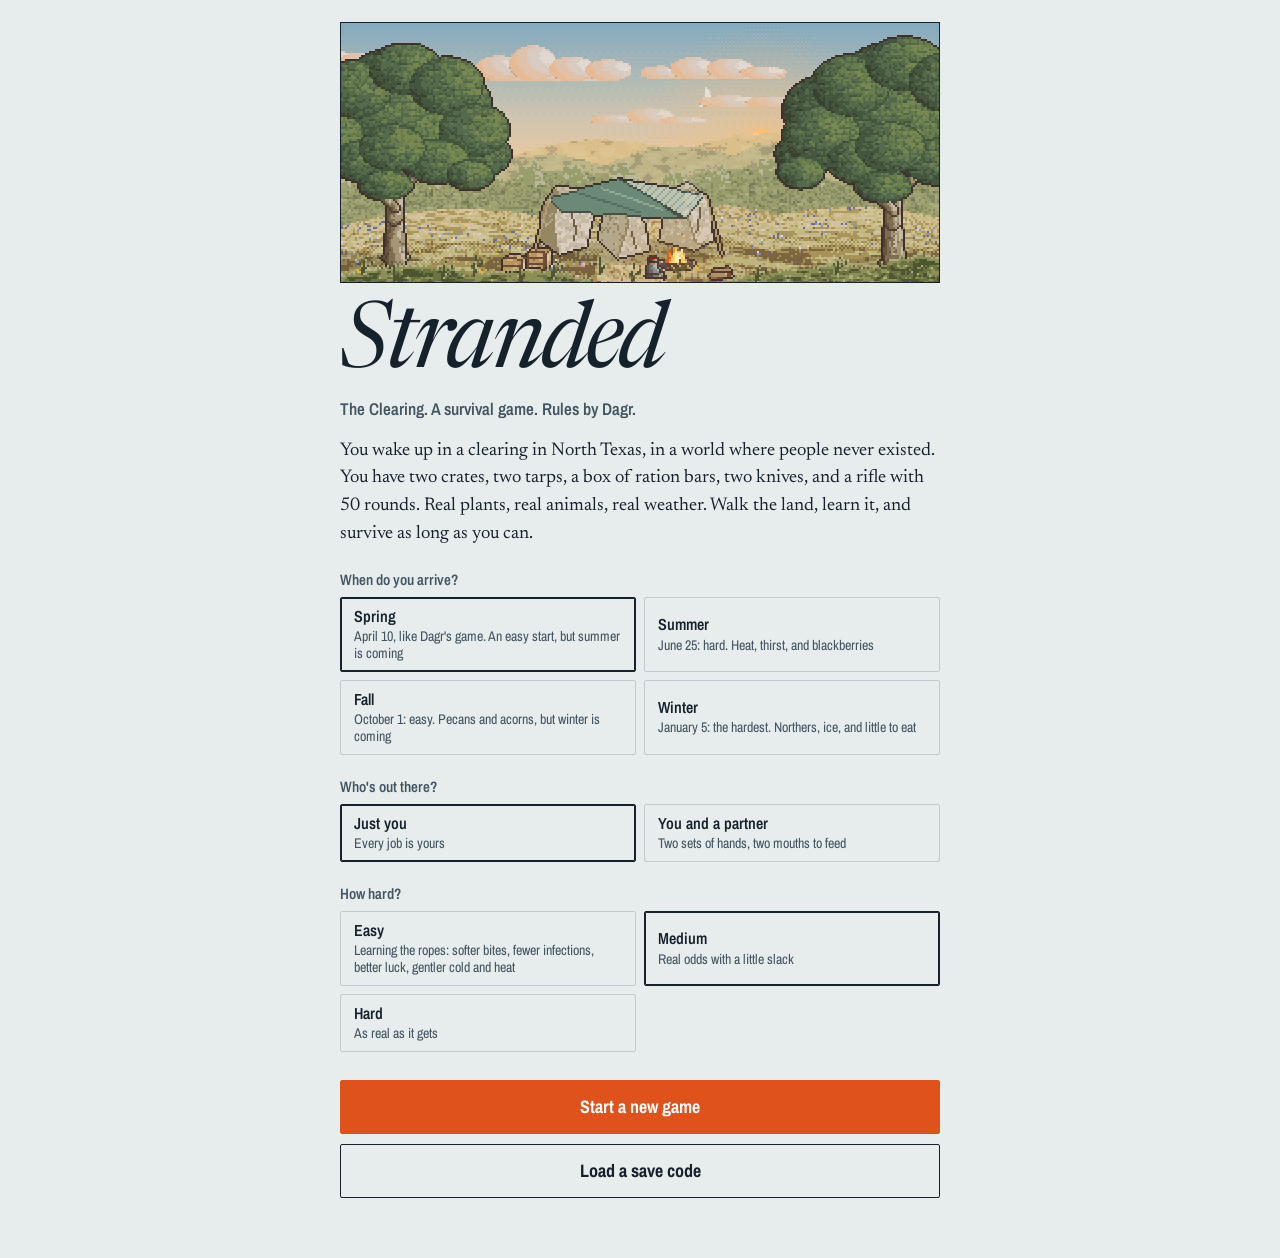
==== the-clearing-stranded/index.html @ d756d402 "Stranded: skill moments, and fuller places Skill moments: the skill jobs are done with your hands, a" ====
<!doctype html>
<html lang="en">
<!--
  THE CLEARING. A wilderness survival game for one family. Rules by Dagr.
  One file, no build step, works offline. It is laid out in five parts so it is easy to find your way around:
    1. STYLE   how it looks.
    2. DATA    every number and every word of game content: foods, recipes, animals, weather. Change the game here.
    3. ENGINE  the rules. No screen code at all, so it can be tested headlessly. Exposes window.Engine.
    4. SCENE   the picture of where you are, painted as pixel art, and the walk: the clearing from above, walked tile by tile.
    5. SCREEN  the interface. It only ever talks to the game through Engine.* calls.
-->
<head>
<meta charset="utf-8">
<meta name="viewport" content="width=device-width, initial-scale=1, viewport-fit=cover">
<meta name="theme-color" content="#e7eced" media="(prefers-color-scheme: light)">
<meta name="theme-color" content="#0f1518" media="(prefers-color-scheme: dark)">
<meta name="description" content="Survive in a North Texas clearing in a world where people never existed. Real plants, real animals, real weather.">
<title>Stranded</title>
<link rel="preconnect" href="https://fonts.googleapis.com">
<link rel="preconnect" href="https://fonts.gstatic.com" crossorigin>
<link rel="stylesheet" href="https://fonts.googleapis.com/css2?family=Archivo+Narrow:wght@400;500;600;700&amp;family=Newsreader:ital,opsz,wght@0,6..72,400;0,6..72,500;0,6..72,600;1,6..72,400;1,6..72,500&amp;display=swap" media="print" id="webfonts">
<script>
/* The web fonts load without holding up the first paint; if they never arrive (offline), the fallbacks stay. */
(function(){ var l = document.getElementById('webfonts'); if (!l) return; var on = function(){ l.media = 'all'; }; if (l.sheet) on(); else l.addEventListener('load', on); })();
</script>
<style>
/* THE CLEARING: interface styles.
   A surveyor's field book: cool map paper, slate ink, brown contours, and one loud color,
   blaze orange, kept for "you are here" and the thing to do next. */
:root{
  --paper:#e7eced; --paper-2:#dde5e7; --sheet:#f4f7f7; --ink:#15212b; --ink-2:#435561; --ink-3:#5d6f7a;
  --rule:#bfcbd0; --rule-2:#d3dde0;
  --map-paper:#eef2ee; --water:#2677b0; --water-tint:#b9d7e9; --contour:#b7a07c; --grass:#6f8f5e;
  --cedar:#b8d2ae; --oak:#c9dfb5; --bottom:#c3dcb4; --berry:#cdbfd9; --boulder:#5d6870; --trail:#6b5b45;
  --blaze:#e0521b; --blaze-ink:#ffffff; --blaze-text:#b93f0e;
  --hp:#cf3f3f; --hyd:#2677b0; --food:#b97d0c; --en:#3f8a2f; --sun:#f2b233;
  --warn:#8f5a0c; --bad:#b62d2d; --good:#2f7a34;
  --shadow:0 -8px 30px rgba(15,25,32,.18);
  --font-ui:"Archivo Narrow","Arial Narrow","Roboto Condensed","Helvetica Neue",Arial,sans-serif;
  --font-text:"Newsreader",Georgia,"Times New Roman",serif;
  color-scheme:light;
}
@media (prefers-color-scheme: dark){
  :root:not([data-theme="light"]){
    --paper:#0f1518; --paper-2:#141c20; --sheet:#182227; --ink:#e2e9eb; --ink-2:#a9b8bf; --ink-3:#8496a0;
    --rule:#2c3a41; --rule-2:#222e34;
    --map-paper:#141d1c; --water:#4ba3da; --water-tint:#18384b; --contour:#4d4636; --grass:#6c8f5c;
    --cedar:#1f3526; --oak:#223624; --bottom:#1d3223; --berry:#30283c; --boulder:#a9b4ba; --trail:#9c8b70;
    --blaze:#ff6b35; --blaze-ink:#10161a; --blaze-text:#ff8a5c;
    --hp:#ec615e; --hyd:#4ba3da; --food:#e0a53a; --en:#6cbc57; --sun:#f2b233;
    --warn:#e0a53a; --bad:#f07070; --good:#78c878;
    --shadow:0 -8px 30px rgba(0,0,0,.5);
    color-scheme:dark;
  }
}
:root[data-theme="dark"]{
  --paper:#0f1518; --paper-2:#141c20; --sheet:#182227; --ink:#e2e9eb; --ink-2:#a9b8bf; --ink-3:#8496a0;
  --rule:#2c3a41; --rule-2:#222e34;
  --map-paper:#141d1c; --water:#4ba3da; --water-tint:#18384b; --contour:#4d4636; --grass:#6c8f5c;
  --cedar:#1f3526; --oak:#223624; --bottom:#1d3223; --berry:#30283c; --boulder:#a9b4ba; --trail:#9c8b70;
  --blaze:#ff6b35; --blaze-ink:#10161a; --blaze-text:#ff8a5c;
  --hp:#ec615e; --hyd:#4ba3da; --food:#e0a53a; --en:#6cbc57; --sun:#f2b233;
  --warn:#e0a53a; --bad:#f07070; --good:#78c878;
  --shadow:0 -8px 30px rgba(0,0,0,.5);
  color-scheme:dark;
}

*{box-sizing:border-box}
html{-webkit-text-size-adjust:100%;text-size-adjust:100%}
body{margin:0;background:var(--paper);color:var(--ink);font-family:var(--font-ui);font-size:16px;line-height:1.35;min-height:100vh;min-height:100dvh}
body.noscroll{overflow:hidden}
button{font:inherit;color:inherit;background:none;border:0;padding:0;cursor:pointer;text-align:left;touch-action:manipulation;-webkit-tap-highlight-color:transparent}
button:disabled{cursor:default}
:focus-visible{outline:2px solid var(--blaze);outline-offset:2px}
h1,h2,h3,p{margin:0}
.sr{position:absolute;width:1px;height:1px;overflow:hidden;clip:rect(0 0 0 0);white-space:nowrap}

/* ---------- game layout ---------- */
#game{max-width:1120px;margin:0 auto;padding-bottom:calc(72px + env(safe-area-inset-bottom))}

/* The HUD stays pinned, so your condition is in sight while you scroll the list of things to do. */
.hud{position:sticky;top:0;z-index:6;background:var(--paper);padding:calc(8px + env(safe-area-inset-top)) 14px 8px;border-bottom:1.5px solid var(--ink)}
.hud-top{display:flex;align-items:baseline;gap:10px}
.hud .when{font-weight:700;font-size:17px;white-space:nowrap}
.hud .wx{color:var(--ink-2);font-size:15px;white-space:nowrap;overflow:hidden;text-overflow:ellipsis;flex:1;min-width:0}
.hud .menu{margin-left:auto;font-size:15px;font-weight:600;color:var(--ink-2);padding:4px 0 4px 10px;white-space:nowrap}
.daylight{display:flex;align-items:center;gap:10px;margin-top:5px}
.daylight .track{position:relative;flex:1;height:8px;border-radius:4px;background:color-mix(in srgb,var(--ink) 22%,var(--paper));box-shadow:inset 0 0 0 1px color-mix(in srgb,var(--ink) 30%,transparent)}
.daylight .dot{position:absolute;top:50%;width:14px;height:14px;margin:-7px 0 0 -7px;border-radius:50%;background:var(--sun);border:2px solid var(--paper);box-shadow:0 0 0 1px color-mix(in srgb,var(--ink) 45%,transparent);transition:left .6s ease}
.daylight .dot.moon{background:#eee8d2}
.daylight .left{font-size:13.5px;color:var(--ink-2);white-space:nowrap;font-variant-numeric:tabular-nums}
.vitals{display:grid;grid-template-columns:repeat(4,minmax(0,1fr));gap:10px;margin-top:7px}
.v{display:grid;grid-template-columns:1fr auto;align-items:baseline;row-gap:3px;min-width:0}
.v .lab{font-size:13.5px;color:var(--ink-2);font-weight:500;white-space:nowrap;overflow:hidden;text-overflow:ellipsis}
.v .num{font-size:15px;font-weight:700;font-variant-numeric:tabular-nums}
.v .bar{grid-column:1/-1;height:5px;background:var(--rule-2);border-radius:1px;overflow:hidden}
.v .bar i{display:block;height:100%;width:0;transition:width .6s ease}
.v.hp .bar i{background:var(--hp)} .v.hyd .bar i{background:var(--hyd)} .v.food .bar i{background:var(--food)} .v.en .bar i{background:var(--en)}
.v.low .num{color:var(--bad)}
.chips{display:flex;flex-wrap:wrap;gap:6px;margin-top:7px}
.chips:empty{display:none}
.chip{font-size:13.5px;font-weight:600;padding:1px 8px;border-radius:2px;border:1px solid currentColor}
.chip.warn{color:var(--warn)} .chip.bad{color:var(--bad)}

/* The stage: a picture of where you are, or the map. One at a time on a phone, both on a wide screen. */
.stage{padding:10px 14px 0}
.stage-art{border:1.5px solid var(--ink);background:var(--map-paper);overflow:hidden;position:relative}
.stage[data-view="scene"] .mapwrap{display:none}
.stage[data-view="map"] #scene{display:none}
.stage-bar{display:flex;align-items:center;gap:12px;padding:9px 0 0}
.stage-bar h2{font-family:var(--font-text);font-weight:500;font-size:26px;line-height:1.1;letter-spacing:-.01em;flex:1;min-width:0}
.viewseg{display:flex;border:1.5px solid var(--ink);border-radius:2px;flex:none}
.viewseg button{padding:5px 13px;font-size:15px;font-weight:600;color:var(--ink-2)}
.viewseg button[aria-pressed="true"]{background:var(--ink);color:var(--paper)}

/* The scene is a canvas, painted as pixel art by the scene script, which also draws everything that moves in it and
   stills it to one picture when motion is reduced. On a dark page a daytime picture is turned down a little. */
#scene{position:relative}
.landscape{display:block;width:100%;height:auto;aspect-ratio:600/260;image-rendering:pixelated;image-rendering:crisp-edges}
@media (prefers-color-scheme: dark){:root:not([data-theme="light"]) .landscape.day{filter:brightness(.86)}}
:root[data-theme="dark"] .landscape.day{filter:brightness(.86)}
/* The walk: the clearing from above, walked tile by tile. Also drawn in the scene script. Under it, like a handheld's
   controls, a D-pad and A and B buttons on touch screens, or a line about the keys on a computer. */
.world{position:relative;width:100%;aspect-ratio:380/330;outline:none;overflow:hidden;background:#1d2621;touch-action:none;user-select:none;-webkit-user-select:none;-webkit-tap-highlight-color:transparent}
.world canvas{display:block;width:100%;height:100%;image-rendering:pixelated;image-rendering:crisp-edges}
.world:focus-visible{box-shadow:inset 0 0 0 3px var(--blaze)}
.world button{font:inherit}
.wtag{position:absolute;left:8px;top:44px;background:var(--ink);color:var(--paper);font-weight:700;font-size:14px;line-height:1;padding:7px 10px;border:2px solid var(--paper);box-shadow:0 0 0 2px var(--ink);opacity:0;transform:translateY(-4px);transition:opacity .25s,transform .25s;pointer-events:none}
.wtag.on{opacity:1;transform:none}
.wsay{position:absolute;left:8px;right:8px;bottom:8px;background:var(--sheet);color:var(--ink);font-size:15px;line-height:1.35;padding:8px 11px;border:2px solid var(--ink);box-shadow:0 0 0 2px var(--sheet);opacity:0;transition:opacity .2s;pointer-events:none}
.wsay.on{opacity:1}
.wquest{position:absolute;left:8px;right:70px;top:8px;background:color-mix(in srgb,var(--sheet) 88%,transparent);color:var(--ink);border:2px solid var(--ink);border-left:5px solid var(--blaze);font-size:13.5px;line-height:1.25;padding:5px 8px;max-height:3.3em;overflow:hidden;opacity:0;transition:opacity .25s;pointer-events:none}
.wquest.on{opacity:1}
.wm-l button.hint .nm{color:var(--blaze-text);font-weight:700}
.wfield{position:absolute;right:8px;top:8px;background:var(--sheet);color:var(--ink);border:2px solid var(--ink);font-weight:600;font-size:13px;line-height:1;padding:6px 9px}
.wmenu{position:absolute;left:8px;right:8px;bottom:8px;max-height:calc(100% - 16px);overflow:auto;background:var(--sheet);color:var(--ink);border:2px solid var(--ink);box-shadow:0 0 0 2px var(--sheet),0 8px 22px rgba(0,0,0,.35);padding:2px 0}
.wmenu[hidden]{display:none}
.wm-h{display:flex;justify-content:space-between;align-items:baseline;gap:10px;padding:7px 12px 6px 14px;border-bottom:1.5px solid var(--rule)}
.wm-h b{font-size:16px}.wm-h span{font-size:13px;color:var(--ink-3)}
.wm-l button{display:grid;grid-template-columns:22px 1fr auto;gap:8px;align-items:center;width:100%;text-align:left;padding:7px 12px 7px 26px;position:relative;font-size:15px;color:var(--ink);background:none}
.wm-l button[aria-selected="true"]{background:var(--paper-2)}
.wm-l button[aria-selected="true"]::before{content:'\25B6';position:absolute;left:9px;top:50%;transform:translateY(-50%);font-size:10px;color:var(--blaze)}
.wm-l button[aria-disabled="true"] .nm,.wm-l button[aria-disabled="true"] .hr{color:var(--ink-3)}
.wm-l .hr{font-size:13px;color:var(--ink-3);white-space:nowrap}
.wm-sub{margin:0;padding:7px 14px 6px;border-top:1.5px solid var(--rule);font-size:14px;color:var(--ink-2);min-height:1.4em}
.wpad{display:none;grid-template-columns:auto 1fr auto;align-items:center;gap:10px;padding:12px 12px 12px;background:var(--paper-2);border-top:1.5px solid var(--ink);user-select:none;-webkit-user-select:none;-webkit-tap-highlight-color:transparent}
.wpad button{font:inherit}
.dpad{display:grid;grid-template-columns:repeat(3,44px);grid-template-rows:repeat(3,44px);gap:3px}
.dpad button{background:var(--ink);color:var(--paper);border-radius:7px;font-size:17px;line-height:1;touch-action:none;padding:0;text-align:center}
.dpad button.on{background:var(--ink-2)}
.dpad .dc{background:var(--ink);border-radius:4px;opacity:.85}
.ab{display:flex;gap:12px;align-items:flex-start}
.ab button{width:58px;height:58px;border-radius:50%;text-align:center;background:var(--blaze);color:var(--blaze-ink);font-weight:800;font-size:19px;touch-action:manipulation;box-shadow:0 3px 0 var(--blaze-text)}
.ab button.b{width:48px;height:48px;background:var(--ink-2);color:var(--paper);margin-top:26px;box-shadow:0 3px 0 var(--ink)}
.ab button:active{transform:translateY(2px);box-shadow:none}
.wmid{font-size:13px;line-height:1.35;color:var(--ink-3);text-align:center;min-width:0}
.wmid b{display:block;font-size:15px;color:var(--ink);margin-bottom:3px}
.whint{font-size:13px;color:var(--ink-3);margin:0}
@media (pointer:coarse),(hover:none){.wpad{display:grid}.wpad .whint{display:none}}
/* On a phone held upright the world is the main screen: as tall as fits above the pad. */
@media (orientation:portrait) and (max-width:899px){.world{aspect-ratio:auto;height:clamp(300px,calc(100vh - 360px),620px);height:clamp(300px,calc(100dvh - 360px),620px)}}
@media (hover:hover) and (pointer:fine){.wpad{display:block;padding:8px 12px}.wpad .dpad,.wpad .ab,.wpad .wmid{display:none}}
@media (max-width:360px){.dpad{grid-template-columns:repeat(3,40px);grid-template-rows:repeat(3,40px)}.ab button{width:52px;height:52px}.ab button.b{width:44px;height:44px}}
/* The narrowest phones: the place name gets its own row above the pad instead of squeezing under B. */
@media (max-width:340px){.wpad{grid-template-columns:auto 1fr}.wmid{grid-column:1/-1;order:-1}.wmid span{display:none}.ab{justify-self:end}}
/* A phone held sideways: the header scrolls away and the map fits above the pad, so you can see yourself while you walk. */
@media (orientation:landscape) and (max-height:500px) and (max-width:899px){.hud{position:static}.world{aspect-ratio:auto;height:max(170px,calc(100vh - 150px));height:max(170px,calc(100dvh - 150px))}}
.fieldmap{border:1.5px solid var(--ink);background:var(--map-paper);margin-top:10px}
.fieldmap svg{display:block;width:100%;height:auto}

.mapwrap{position:relative;background:var(--map-paper);touch-action:manipulation}
.map{display:block;width:100%;height:auto;user-select:none;-webkit-user-select:none;--oakF:#dccb9e;--oakW:#d6dcd4;--botF:#d8d0a2;--botW:#d2dbd0}
@media (prefers-color-scheme: dark){:root:not([data-theme="light"]) .map{--oakF:#3a3322;--oakW:#1c2422;--botF:#353221;--botW:#1b2421}}
:root[data-theme="dark"] .map{--oakF:#3a3322;--oakW:#1c2422;--botF:#353221;--botW:#1b2421}
@media (prefers-color-scheme: dark){:root:not([data-theme="light"]) .map .flow{stroke:#9fd0ee;stroke-opacity:.55}}
:root[data-theme="dark"] .map .flow{stroke:#9fd0ee;stroke-opacity:.55}
.map .paper{fill:var(--map-paper)}
.map .oakwood{fill:var(--oak);transition:fill .8s}
.map .cedarwood{fill:var(--cedar)}
.map .bottom{fill:var(--bottom);transition:fill .8s}
.map .thicket{fill:var(--berry)}
.map.fall .oakwood{fill:var(--oakF)} .map.winter .oakwood{fill:var(--oakW)}
.map.fall .bottom{fill:var(--botF)} .map.winter .bottom{fill:var(--botW)}
.map .contour{fill:none;stroke:var(--contour);stroke-width:.8}
.map .contour.idx{stroke-width:1.4}
.map .clab{font-family:var(--font-ui);font-size:7px;fill:var(--contour)}
.map .tuft{fill:none;stroke:var(--grass);stroke-width:.8;stroke-linecap:round;opacity:.75}
.map .tree{fill:none;stroke:var(--grass);stroke-width:.8;opacity:.7}
.map .cedartree{fill:var(--grass);opacity:.55}
.map .reeds{fill:none;stroke:var(--grass);stroke-width:.9;stroke-linecap:round}
.map .rocks{fill:var(--boulder);opacity:.45}
.map .river-edge{fill:none;stroke:var(--water);stroke-width:11;stroke-linecap:round;stroke-linejoin:round}
.map .river-fill{fill:none;stroke:var(--water-tint);stroke-width:8.4;stroke-linecap:round;stroke-linejoin:round}
.map .flood .river-edge{stroke-width:14} .map .flood .river-fill{stroke:#8a7456;stroke-width:11.4}
.map .flow{fill:none;stroke:#fff;stroke-opacity:.7;stroke-width:1.1;stroke-linecap:round;stroke-dasharray:4 14;animation:mapflow 4.5s linear infinite}
.map .flow.b{stroke-dasharray:2.5 21;stroke-width:.9;animation-duration:6.5s}
.map .flow.creekflow{stroke-width:.7;stroke-dasharray:2 9;stroke-opacity:.8;animation-duration:3.2s}
.map .flood .flow{animation-duration:1.6s;stroke-opacity:.45}
@keyframes mapflow{to{stroke-dashoffset:-36}}
.map .walk{fill:none;stroke:var(--blaze);stroke-width:1.6;stroke-linecap:round;stroke-dasharray:1 3.5;opacity:.9}
.map .pond{fill:var(--water-tint);stroke:var(--water);stroke-width:1.3}
.map .stream{fill:none;stroke:var(--water);stroke-width:1.4;stroke-linecap:round}
.map .stream.int{stroke-dasharray:6 2 1 2;stroke-width:1.1;opacity:.8}
.map .wlab{font-family:var(--font-text);font-style:italic;font-size:10.5px;fill:var(--water)}
.map .lab{font-family:var(--font-ui);font-weight:600;font-size:12.5px;fill:var(--ink);paint-order:stroke;stroke:var(--map-paper);stroke-width:3px;stroke-linejoin:round}
.map .lab.dim{fill:var(--ink-3);font-weight:500}
.map .trail{fill:none;stroke:var(--trail);stroke-width:1.2;stroke-dasharray:3.5 2.5;stroke-linecap:round;opacity:.9}
.map .mk{fill:var(--map-paper);stroke:var(--ink);stroke-width:1.4}
.map .mk.sel{stroke:var(--blaze);stroke-width:2.2}
.map .mk.job{fill:var(--blaze);stroke:var(--map-paper)}
.map .you{fill:var(--blaze);stroke:var(--map-paper);stroke-width:1.5}
.map .ring{fill:none;stroke:var(--blaze);stroke-width:1.5;transform-box:fill-box;transform-origin:center;animation:ping 2.4s ease-out infinite}
@keyframes ping{0%{transform:scale(.6);opacity:.9}100%{transform:scale(2.4);opacity:0}}
.map .boulder{fill:var(--boulder)}
.map .tarp{fill:none;stroke:var(--water);stroke-width:1.6;stroke-linecap:round}
.map .walls{fill:none;stroke:var(--boulder);stroke-width:1.2}
.map .flame{fill:var(--blaze)}
.map .smoke{fill:none;stroke:var(--ink-3);stroke-width:.9;stroke-linecap:round;opacity:.8}
.map .hit{fill:transparent;cursor:pointer}
.map .hit:focus-visible{outline:none;stroke:var(--blaze);stroke-width:2}
.map .scale rect{fill:var(--ink)}
.map .scale rect.w{fill:var(--map-paper);stroke:var(--ink);stroke-width:.6}
.map .scale text,.map .north text{font-family:var(--font-ui);font-size:7.5px;fill:var(--ink-2)}
.map .north path{fill:var(--ink-2)}
.map .wash{pointer-events:none;transition:fill .8s,opacity .8s}
.map .star{fill:#fff;pointer-events:none}
.map .rain line{stroke:var(--water);stroke-width:.8;opacity:.55}
.map .snow circle{fill:#fff;opacity:.85}
.map .weather{pointer-events:none;animation:fall 1.2s linear infinite}
.map .weather.slow{animation-duration:5s}
@keyframes fall{from{transform:translate(0,-24px)}to{transform:translate(-6px,0)}}
.callout{position:absolute;transform:translate(-50%,calc(-100% - 14px));background:var(--ink);color:var(--paper);padding:7px 10px 8px;border-radius:3px;font-size:14.5px;line-height:1.2;white-space:nowrap;box-shadow:0 4px 14px rgba(0,0,0,.25);z-index:2}
.callout::after{content:"";position:absolute;left:50%;bottom:-6px;margin-left:-6px;border:6px solid transparent;border-bottom:0;border-top-color:var(--ink)}
.callout b{display:block;font-size:15.5px}
.callout button{margin-top:6px;display:block;width:100%;text-align:center;background:var(--blaze);color:var(--blaze-ink);font-weight:700;padding:7px 12px;border-radius:2px}
.callout.left{transform:translate(-18%,calc(-100% - 14px))} .callout.left::after{left:18%}
.callout.right{transform:translate(-82%,calc(-100% - 14px))} .callout.right::after{left:82%}
.callout.below{transform:translate(-50%,16px)}
.callout.below::after{top:-6px;bottom:auto;border:6px solid transparent;border-top:0;border-bottom-color:var(--ink)}
.callout.right.below{transform:translate(-82%,16px)} .callout.right.below::after{left:82%}
.callout.left.below{transform:translate(-18%,16px)} .callout.left.below::after{left:18%}

/* ---------- panel ---------- */
.panel{padding:10px 14px 30px}
.place .desc{font-family:var(--font-text);font-size:16.5px;line-height:1.45;color:var(--ink-2);max-width:62ch}
.place ul{margin:8px 0 0;padding:0;list-style:none}
.place li{font-size:15.5px;color:var(--ink);padding:2px 0}

/* One voice for "what now?": the only place blaze orange appears in the panel. */
.next{margin-top:14px;border:1.5px solid var(--ink);border-left:5px solid var(--blaze);background:var(--sheet);padding:11px 13px 13px}
.next.urgent{border-color:var(--bad);border-left-color:var(--bad)}
.next-head{display:flex;align-items:baseline;gap:10px;font-size:14px;font-weight:600;color:var(--ink-2)}
.next-head .prog{margin-left:auto;font-weight:500;white-space:nowrap}
.next.urgent .next-head{color:var(--bad)}
.next-goal{font-family:var(--font-text);font-size:18px;line-height:1.35;margin-top:3px;max-width:60ch}
.next-how{font-size:15.5px;color:var(--ink-2);margin-top:5px;max-width:60ch}
.next-actions{display:flex;flex-wrap:wrap;gap:8px;margin-top:10px}
.next-actions .btn{padding:9px 14px;font-size:16px;white-space:normal}
.next-actions .why{font-size:14.5px;color:var(--warn);align-self:center}
.qtitle{font-family:var(--font-text);font-size:21px;line-height:1.2;margin-top:2px}
.qsteps{list-style:none;margin:6px 0 0;padding:0}
.qsteps li{display:grid;grid-template-columns:22px 1fr;font-size:15.5px;padding:2px 0;color:var(--ink-2)}
.qsteps li.done{color:var(--ink-3);text-decoration:line-through;text-decoration-color:color-mix(in srgb,var(--ink-3) 60%,transparent)}
.qsteps li.now{color:var(--ink);font-weight:700}
.qsteps .tick{font-weight:700;color:var(--ink-3)} .qsteps li.done .tick{color:var(--good);text-decoration:none}
.next-how.where{color:var(--blaze-text);font-weight:600}
.next-how.tip{color:var(--ink-2);border-top:1px solid var(--rule);padding-top:6px}
.qlog h3{display:flex;align-items:baseline;gap:8px;font-family:var(--font-text);font-weight:500;font-size:20px;margin-top:18px;padding-bottom:5px;border-bottom:1px solid var(--ink)}
.qlog h3 span{margin-left:auto;font-family:var(--font-ui);font-size:14.5px;font-weight:600;color:var(--ink-2)}
.quest{padding:9px 0;border-bottom:1px solid var(--rule)}
.quest .qh{display:grid;grid-template-columns:22px 1fr auto;align-items:baseline;font-size:16px}
.quest .qh .tick{font-weight:700;color:var(--ink-3)} .quest.done .qh .tick{color:var(--good)} .quest.now .qh .tick{color:var(--blaze)}
.quest.done b{color:var(--ink-2);font-weight:600}
.quest .qp{font-size:14px;color:var(--ink-3);font-variant-numeric:tabular-nums}
.qstory{font-family:var(--font-text);font-size:15.5px;line-height:1.42;color:var(--ink-2);margin:4px 0 0 22px;max-width:62ch}
.quest .qsteps{margin-left:22px}
.quest .link{margin-left:22px}
.qdone{margin-top:14px;border-top:1.5px solid var(--blaze);padding-top:10px}
.qdone p{font-family:var(--font-text);font-size:16.5px;line-height:1.45;margin-top:4px;max-width:62ch}
.qdone .qd-h{font-family:var(--font-ui);font-size:15.5px;color:var(--blaze-text);margin-top:8px}

.camp{margin-top:20px;border-top:1px solid var(--rule);padding-top:8px}
.camp p{display:flex;gap:10px;font-size:15.5px;padding:3px 0}
.camp p span:first-child{width:22px;flex:none;text-align:center}
.sect{margin-top:20px}
.sect > h3{font-size:14.5px;font-weight:600;color:var(--ink-2);padding-bottom:6px;border-bottom:1px solid var(--ink);display:flex;align-items:baseline;gap:8px}
.sect > h3 .count{margin-left:auto;font-weight:500;color:var(--ink-3)}
.acts{list-style:none;margin:0;padding:0}
.act{display:grid;grid-template-columns:30px 1fr auto;column-gap:10px;width:100%;padding:11px 2px;border-bottom:1px solid var(--rule);align-items:baseline}
.act .ic{font-size:19px;line-height:1;grid-row:1/3;align-self:center;text-align:center}
.act .nm{font-weight:600;font-size:17px}
.act .hr{font-size:14px;color:var(--ink-2);font-variant-numeric:tabular-nums;white-space:nowrap}
.act .sub{grid-column:2/4;font-size:14.5px;color:var(--ink-2);margin-top:2px}
.act.hinted .nm{color:var(--blaze-text)}
.act:not(:disabled):hover .nm,.act:not(:disabled):active .nm{color:var(--blaze-text)}
.act:disabled .nm,.act:disabled .ic{opacity:.45}
.act:disabled .sub{color:var(--ink-3)}
.go{display:grid;grid-template-columns:1fr 1fr;gap:0 16px}
.go button{display:flex;justify-content:space-between;align-items:baseline;gap:8px;padding:10px 2px;border-bottom:1px solid var(--rule);font-size:16px;font-weight:600}
.go button span{font-weight:400;font-size:14px;color:var(--ink-2);white-space:nowrap}
.go button:hover{color:var(--blaze-text)}
.go button.hinted{color:var(--blaze-text)}

.rows{list-style:none;margin:0;padding:0}
.row{display:grid;grid-template-columns:30px minmax(0,1fr) auto;column-gap:10px;padding:10px 2px;border-bottom:1px solid var(--rule);align-items:center}
.row .ic{font-size:19px;text-align:center}
.row .nm{font-weight:600;font-size:16.5px}
.row .sub{font-size:14px;color:var(--ink-2);margin-top:1px}
.row .sub.warn{color:var(--warn)} .row .sub.bad{color:var(--bad)}
.btn{display:inline-block;font-weight:700;font-size:15px;padding:7px 14px;border:1.5px solid var(--ink);border-radius:2px;white-space:nowrap;text-align:center}
.btn:hover:not(:disabled){background:var(--ink);color:var(--paper)}
.btn:disabled{opacity:.35}
.btn.hot{background:var(--blaze);border-color:var(--blaze);color:var(--blaze-ink)}
.btn.hot:hover:not(:disabled){filter:brightness(1.05);background:var(--blaze);color:var(--blaze-ink)}
.btns{display:flex;gap:8px;flex-wrap:wrap}
.row .btns{justify-content:flex-end;flex-wrap:nowrap}
.link{font-weight:600;font-size:15px;color:var(--blaze-text);padding:6px 0;text-decoration:underline;text-decoration-thickness:1px;text-underline-offset:3px}
.link:disabled{color:var(--ink-3);text-decoration:none}
.note{font-size:14.5px;color:var(--ink-2);margin-top:8px;max-width:62ch}
.grid{display:grid;grid-template-columns:repeat(auto-fill,minmax(150px,1fr));gap:0 16px}
.grid div{display:flex;gap:8px;align-items:baseline;padding:8px 2px;border-bottom:1px solid var(--rule);font-size:15.5px}
.grid div b{margin-left:auto;font-variant-numeric:tabular-nums}
.meter{height:5px;background:var(--rule-2);margin-top:6px;border-radius:1px;overflow:hidden}
.meter i{display:block;height:100%;background:var(--good)}

/* ---------- craft ---------- */
.filters{display:flex;gap:6px;overflow-x:auto;margin:0 -14px;padding:2px 14px 4px;scrollbar-width:none}
.filters::-webkit-scrollbar{display:none}
.filters button{flex:none;padding:6px 12px;border:1.5px solid var(--rule);border-radius:2px;font-size:15px;font-weight:600;color:var(--ink-2)}
.filters button[aria-pressed="true"]{border-color:var(--ink);background:var(--ink);color:var(--paper)}
.rec{display:grid;grid-template-columns:minmax(0,1fr) auto;column-gap:10px;align-items:center;border-bottom:1px solid var(--rule)}
.rec-main{display:grid;grid-template-columns:30px minmax(0,1fr);column-gap:10px;align-items:center;padding:10px 2px;width:100%}
.rec-main .ic{font-size:19px;text-align:center}
.rec-main .nm{font-weight:700;font-size:16.5px;display:block}
.rec-main .st{font-size:14.5px;color:var(--ink-2);display:block;margin-top:1px}
.rec-main:hover .nm{color:var(--blaze-text)}
.rec.pinned .nm::after{content:" ◆";color:var(--blaze);font-size:12px;vertical-align:1px}
.rec.locked .nm,.rec.locked .ic{opacity:.55}
.rec .meter{margin:6px 0 0}
.rec .chev{color:var(--ink-3);font-size:20px;padding:0 4px 0 8px}
.built summary{cursor:pointer;font-size:14.5px;font-weight:600;color:var(--ink-2);padding:12px 0 6px;border-bottom:1px solid var(--ink);list-style:none;display:flex;gap:8px}
.built summary::-webkit-details-marker{display:none}
.built summary::after{content:"Show";margin-left:auto;font-weight:500;color:var(--ink-3)}
.built[open] summary::after{content:"Hide"}
.built .rec .nm{font-weight:600;color:var(--ink-2)}

/* plan sheet */
.plan-head{display:grid;grid-template-columns:minmax(0,1fr) auto;column-gap:12px;align-items:start}
.plan-head h2{font-family:var(--font-text);font-weight:500;font-size:26px;line-height:1.15}
.plan-head .ic{font-size:34px;line-height:1}
.plan-desc{font-family:var(--font-text);font-size:16.5px;line-height:1.45;color:var(--ink-2);margin-top:6px;max-width:60ch}
.plan-meta{font-size:15px;color:var(--ink);margin-top:8px}
.plan-meta .save{color:var(--good);font-weight:600}
.plan h3{font-size:14.5px;font-weight:600;color:var(--ink-2);margin-top:18px;padding-bottom:6px;border-bottom:1px solid var(--ink);display:flex;gap:8px}
.plan h3 span{margin-left:auto;font-weight:500;color:var(--ink-3)}
.ing{padding:9px 0;border-bottom:1px solid var(--rule)}
.ing-line{display:grid;grid-template-columns:26px minmax(0,1fr) auto;column-gap:8px;align-items:baseline}
.ing-line .nm{font-weight:600;font-size:16px}
.ing-line .qty{font-weight:700;font-variant-numeric:tabular-nums;font-size:16px}
.ing.ok .qty{color:var(--good)} .ing.miss .qty{color:var(--bad)}
.ing-src{margin:3px 0 0 34px;font-size:14.5px;color:var(--ink-2)}
.ing-src .link{display:inline-block;margin-right:14px}
.pre{list-style:none;margin:0;padding:0}
.pre li{display:grid;grid-template-columns:26px minmax(0,1fr);column-gap:8px;padding:8px 0;border-bottom:1px solid var(--rule);font-size:15.5px}
.pre li.met{color:var(--ink-2)}
.pre li .tick{text-align:center;font-weight:700}
.pre li.met .tick{color:var(--good)} .pre li:not(.met) .tick{color:var(--bad)}
.plan .next{margin-top:16px}
.plan .tip{margin-top:14px;font-size:15px;color:var(--ink-2);border-left:2px solid var(--rule);padding-left:10px;max-width:60ch}

/* ---------- journal ---------- */
.seg{display:flex;gap:18px;border-bottom:1px solid var(--rule);margin-bottom:6px;overflow-x:auto;scrollbar-width:none}
.seg::-webkit-scrollbar{display:none}
.seg button{padding:8px 0;font-weight:600;font-size:16px;color:var(--ink-3);border-bottom:2px solid transparent;margin-bottom:-1px;white-space:nowrap}
.seg button[aria-pressed="true"]{color:var(--ink);border-bottom-color:var(--ink)}
.log{list-style:none;margin:0;padding:0}
.log li{padding:10px 0;border-bottom:1px solid var(--rule)}
.log .t{font-size:13.5px;color:var(--ink-3)}
.log .h{font-weight:700;font-size:16px;margin-top:1px}
.log p{font-family:var(--font-text);font-size:15.5px;line-height:1.4;color:var(--ink-2);margin-top:3px;max-width:62ch}
.guide h3{font-size:15px;font-weight:700;margin:18px 0 2px}
.guide .note{margin:0 0 4px}
.gentry{padding:9px 0;border-bottom:1px solid var(--rule)}
.gentry .nm{font-weight:700;font-size:16px}
.gentry .sci{font-family:var(--font-text);font-style:italic;color:var(--ink-2);font-size:15px;margin-left:6px}
.gentry p{font-family:var(--font-text);font-size:15.5px;line-height:1.42;color:var(--ink-2);margin-top:3px;max-width:62ch}
.gentry.unk .nm{color:var(--ink-3);font-weight:500}
.eco-intro{font-family:var(--font-text);font-size:16px;line-height:1.45;color:var(--ink-2);max-width:62ch;margin:6px 0 4px}
.sp{padding:12px 0;border-bottom:1px solid var(--rule)}
.sp .top{display:flex;align-items:baseline;gap:8px}
.sp .top span:first-child{font-size:18px}
.sp .nm{font-weight:700;font-size:16.5px}
.sp .pct{margin-left:auto;font-weight:700;font-variant-numeric:tabular-nums}
.sp .pct.up{color:var(--good)} .sp .pct.down{color:var(--bad)}
.sp .meta{font-size:14px;color:var(--ink-2);margin-top:2px}
.sp svg{display:block;width:100%;height:auto;margin-top:6px}
.sp .spark{fill:none;stroke:var(--ink);stroke-width:1.6}
.sp .pop{fill:none;stroke:var(--ink-3);stroke-width:1;stroke-dasharray:3 2}
.sp .base{stroke:var(--rule);stroke-width:1}
.sp .bin{fill:var(--ink-3)}
.sp .bin.hi{fill:var(--good)}
.sp text{font-family:var(--font-ui);font-size:9px;fill:var(--ink-3)}
.badge{display:grid;grid-template-columns:30px 1fr;column-gap:10px;padding:10px 0;border-bottom:1px solid var(--rule)}
.badge .ic{font-size:18px;text-align:center}
.badge .nm{font-weight:700;font-size:16px}
.badge .how{font-size:14.5px;color:var(--ink-2)}
.badge.no .nm,.badge.no .ic{opacity:.4}
.road-intro{font-family:var(--font-text);font-size:16px;line-height:1.45;color:var(--ink-2);max-width:62ch;margin:6px 0 0}
.road h3{display:flex;align-items:baseline;gap:8px;font-family:var(--font-text);font-weight:500;font-size:21px;margin-top:20px;padding-bottom:5px;border-bottom:1px solid var(--ink)}
.road h3 span{margin-left:auto;font-family:var(--font-ui);font-size:14.5px;font-weight:600;color:var(--ink-2);font-variant-numeric:tabular-nums}
.road .stage-desc{font-size:14.5px;color:var(--ink-2);margin-top:6px}
.road ul{list-style:none;margin:4px 0 0;padding:0}
.road li{display:grid;grid-template-columns:26px minmax(0,1fr) auto;column-gap:8px;align-items:baseline;padding:8px 0;border-bottom:1px solid var(--rule);font-size:16px}
.road li .tick{text-align:center;font-weight:700;color:var(--ink-3)}
.road li.done{color:var(--ink-2)} .road li.done .tick{color:var(--good)}

.tabs{position:fixed;left:0;right:0;bottom:0;z-index:7;display:flex;justify-content:center;background:var(--paper);border-top:1.5px solid var(--ink);padding-bottom:env(safe-area-inset-bottom)}
.tabs button{flex:1;max-width:220px;text-align:center;padding:12px 4px 13px;font-weight:600;font-size:16px;color:var(--ink-3);position:relative}
.tabs button[aria-current="true"]{color:var(--ink)}
.tabs button[aria-current="true"]::before{content:"";position:absolute;left:22%;right:22%;top:-1.5px;height:3px;background:var(--blaze)}
.tabs .n{font-size:12px;font-weight:700;color:var(--blaze-text);margin-left:3px;vertical-align:super}

/* ---------- sheets ---------- */
.scrim{position:fixed;inset:0;z-index:20;background:rgba(10,16,20,.45);display:flex;align-items:flex-end;justify-content:center;animation:fade .18s ease}
.sheet{width:100%;max-width:640px;max-height:88vh;max-height:88dvh;overflow:auto;overscroll-behavior:contain;background:var(--sheet);border-top:3px solid var(--ink);box-shadow:var(--shadow);padding:18px 20px calc(18px + env(safe-area-inset-bottom));animation:rise .22s ease}
.sheet.danger{border-top-color:var(--blaze)}
@keyframes rise{from{transform:translateY(24px);opacity:.4}to{transform:none;opacity:1}}
@keyframes fade{from{opacity:0}to{opacity:1}}
.sh-head{display:flex;align-items:baseline;gap:10px}
.sh-head .ic{font-size:24px;line-height:1}
.sh-head h2{font-family:var(--font-text);font-weight:500;font-size:25px;line-height:1.15}
.sh-head .dur{margin-left:auto;font-size:14px;color:var(--ink-3);white-space:nowrap}
.sh-nav{display:flex;justify-content:space-between;align-items:center;margin:-6px 0 8px}
.story{margin-top:10px}
.story p{font-family:var(--font-text);font-size:17.5px;line-height:1.5;margin-top:8px;max-width:62ch}
.gains{display:flex;flex-wrap:wrap;gap:6px;margin-top:14px}
.gain{font-size:14.5px;font-weight:600;padding:3px 8px;border:1px solid var(--rule);border-radius:2px;background:var(--paper)}
.gain.minus{color:var(--ink-2);font-weight:500}
.deltas{display:flex;flex-wrap:wrap;gap:4px 16px;margin-top:14px;font-size:14.5px;color:var(--ink-2)}
.deltas b{font-variant-numeric:tabular-nums}
.deltas .dn{color:var(--bad)} .deltas .up{color:var(--good)}
.news{margin-top:14px;font-size:15px;border-top:1px solid var(--rule);padding-top:10px}
.news p{padding:2px 0}
.news b{font-weight:700}
.encounter{margin-top:16px;border-top:1.5px solid var(--blaze);padding-top:12px}
.encounter .what{display:flex;align-items:baseline;gap:10px}
.encounter .what span{font-size:26px}
.encounter h3{font-family:var(--font-text);font-weight:600;font-size:22px}
.encounter p{font-family:var(--font-text);font-size:17.5px;line-height:1.5;margin-top:6px}
.opts{display:grid;gap:8px;margin-top:14px}
.opt{display:block;width:100%;padding:11px 14px;border:1.5px solid var(--ink);border-radius:2px}
.opt b{display:block;font-size:17px}
.opt span{display:block;font-size:14.5px;color:var(--ink-2);margin-top:1px}
.opt:hover{background:var(--ink);color:var(--paper)}
.opt:hover span{color:inherit;opacity:.8}
.sheet .foot{margin-top:18px;display:flex;gap:10px;justify-content:flex-end;flex-wrap:wrap}
.sheet .foot .btn{padding:10px 22px;font-size:16px}
.sheet .foot .link{margin-right:auto;align-self:center}
.death{margin-top:14px;border-top:1.5px solid var(--ink);padding-top:12px}
.death .big{font-family:var(--font-text);font-size:30px;line-height:1.15}
.death p{font-family:var(--font-text);font-size:17px;margin-top:6px}
.statgrid{display:grid;grid-template-columns:1fr 1fr;gap:4px 18px;margin-top:12px;font-size:15px}
.statgrid div{display:flex;justify-content:space-between;border-bottom:1px solid var(--rule);padding:4px 0}
.statgrid b{font-variant-numeric:tabular-nums}
.menu-list{margin-top:8px}
.menu-list button{display:block;width:100%;padding:13px 2px;border-bottom:1px solid var(--rule);font-size:17px;font-weight:600}
.menu-list button span{display:block;font-size:14.5px;font-weight:400;color:var(--ink-2)}
textarea{width:100%;min-height:120px;margin-top:10px;font:13px/1.35 ui-monospace,Menlo,Consolas,monospace;background:var(--paper);color:var(--ink);border:1px solid var(--rule);padding:8px;border-radius:2px}
.help p{font-family:var(--font-text);font-size:16.5px;line-height:1.5;margin-top:10px;max-width:62ch}
.help b{font-family:var(--font-ui);font-size:16px}
.why{font-size:14.5px;color:var(--warn);margin-top:8px}

/* ---------- skill moments ---------- */
.skill{position:fixed;inset:0;z-index:40;background:rgba(10,16,20,.62);display:flex;align-items:center;justify-content:center;padding:12px;animation:fade .15s ease}
.sk-box{width:min(560px,100%);background:var(--sheet);border:2px solid var(--ink);border-top:4px solid var(--blaze);padding:12px 14px 10px;box-shadow:var(--shadow)}
.sk-head{display:flex;justify-content:space-between;align-items:baseline;gap:10px}
.sk-head b{font-family:var(--font-text);font-weight:500;font-size:23px}
.sk-time{font-weight:700;font-variant-numeric:tabular-nums;color:var(--ink-2)}
.sk-how{font-size:15px;color:var(--ink-2);margin:4px 0 8px;line-height:1.35}
.sk-cv{display:block;width:100%;aspect-ratio:4/3;max-height:58vh;touch-action:none;background:#222;outline:none;cursor:pointer}
.sk-cv:focus-visible{box-shadow:0 0 0 3px var(--blaze)}
.sk-foot{display:flex;justify-content:space-between;align-items:center;gap:10px;margin-top:6px;min-height:34px}
.sk-say{font-weight:700;font-size:16px}
.toast{position:fixed;left:50%;bottom:calc(76px + env(safe-area-inset-bottom));transform:translateX(-50%);z-index:30;background:var(--ink);color:var(--paper);padding:10px 16px;border-radius:3px;font-size:15.5px;max-width:min(92vw,520px);box-shadow:0 6px 20px rgba(0,0,0,.25);animation:fade .15s ease}
.toast.top{top:calc(14px + env(safe-area-inset-top));bottom:auto}

/* ---------- title screen ---------- */
#title{max-width:640px;margin:0 auto;padding:22px 20px 60px}
#title .plate{border:1.5px solid var(--ink);overflow:hidden;background:var(--map-paper)}
#title h1{font-family:var(--font-text);font-weight:400;font-style:italic;font-size:clamp(54px,15vw,92px);line-height:.92;letter-spacing:-.035em;margin-top:20px}
#title .by{font-size:17px;font-weight:600;color:var(--ink-2);margin-top:10px}
#title .lede{font-family:var(--font-text);font-size:18.5px;line-height:1.5;margin-top:16px;max-width:34em}
.optset{margin-top:22px}
.optset > p{font-size:15px;font-weight:600;color:var(--ink-2);margin-bottom:7px}
.choice{display:grid;grid-template-columns:repeat(2,minmax(0,1fr));gap:8px}
.choice button{padding:9px 13px;border:1.5px solid var(--rule);border-radius:2px;font-size:16px;font-weight:600;line-height:1.2;height:100%}
.choice button span{display:block;font-size:14px;font-weight:400;color:var(--ink-2);margin-top:2px}
.choice button[aria-pressed="true"]{border-color:var(--ink);box-shadow:inset 0 0 0 1px var(--ink)}
@media (min-width:700px){.optset:first-of-type .choice{grid-template-columns:repeat(4,minmax(0,1fr))}}
.startbtns{margin-top:28px;display:grid;gap:10px}
.startbtns .btn{padding:14px 18px;font-size:18px;white-space:normal}
.best{margin-top:14px;font-size:15px;color:var(--ink-2)}

@media (max-width:899px){
  #game[data-panel="pack"] .stage,#game[data-panel="craft"] .stage,#game[data-panel="journal"] .stage{display:none}
}
@media (max-width:359px){
  .vitals{gap:6px} .v .lab{font-size:13px}
  .hud .wx{font-size:14px}
}
@media (min-width:900px){
  #game{display:grid;grid-template-columns:minmax(0,1.05fr) minmax(0,1fr);grid-template-rows:auto auto 1fr;column-gap:28px;padding:0 20px 60px}
  .hud{grid-column:1/-1;padding:12px 0 10px}
  .vitals{gap:18px}
  .stage{grid-column:1;grid-row:2/4;position:sticky;top:112px;align-self:start;padding:8px 0 0;display:flex;flex-direction:column}
  .stage-bar{order:-1;padding:0 0 8px}
  .stage[data-view] #scene,.stage[data-view] .mapwrap{display:block}
  .stage-art .mapwrap{border-top:1.5px solid var(--ink)}
  .viewseg{display:none}
  .world{max-height:max(230px,calc(100vh - 430px))}
  .tabs{position:static;grid-column:2;grid-row:2;border-top:0;border-bottom:1.5px solid var(--ink);justify-content:flex-start;margin-top:6px}
  .tabs button{flex:none;padding:14px 18px 12px}
  .tabs button[aria-current="true"]::before{top:auto;bottom:-1.5px;left:18px;right:18px}
  .panel{grid-column:2;grid-row:3;padding:14px 2px 40px}
  .filters{margin:0;padding-left:0;padding-right:0;flex-wrap:wrap}
  .toast{bottom:28px}
}
/* A wide but short window (a small laptop) has to fit the picture and the whole map at once, so the picture gives back its extra sky. */
@media (min-width:900px) and (max-height:860px){
  #scene{aspect-ratio:600/220;overflow:hidden}
  #scene .landscape{margin-top:-6.667%}
}
@media (prefers-reduced-motion: reduce){
  *,*::before,*::after{animation:none!important;transition:none!important}
}
</style>
</head>
<body>
<div id="app"></div>
<noscript><p style="padding:24px;font:18px Georgia,serif">The Clearing needs JavaScript turned on to run.</p></noscript>
<script>
/* ===== 2. DATA ===== */
/* THE CLEARING: data tables.
   Real-world numbers wherever possible: USDA calories per 100 g, DFW climate
   normals, and the Burleson blackberry and mulberry yields. */
(function (root) {
'use strict';
const D = {};

D.MONTHS = ['Jan','Feb','Mar','Apr','May','Jun','Jul','Aug','Sep','Oct','Nov','Dec'];
D.MONTH_FULL = ['January','February','March','April','May','June','July','August','September','October','November','December'];
D.MONTH_DAYS = [31,28,31,30,31,30,31,31,30,31,30,31];
D.SEASON_OF = ['Winter','Winter','Spring','Spring','Spring','Summer','Summer','Summer','Fall','Fall','Fall','Winter'];

// DFW normals in °F, rainy days per month, sunrise and sunset in local clock hours
D.HI = [57,61,69,77,84,92,96,96,89,79,67,58];
D.LO = [37,41,49,56,65,73,77,76,68,57,46,38];
D.RAIN_DAYS = [7,7,8,8,9,7,5,5,6,7,7,7];
D.SUNRISE = [7.5,7.25,7.4,7.0,6.5,6.3,6.5,6.85,7.15,7.5,7.0,7.35];
D.SUNSET = [17.75,18.25,19.6,20.0,20.35,20.65,20.65,20.2,19.55,18.9,17.5,17.4];

D.STARTS = {
  spring: {m:3, d:10, label:'Spring', sub:'April 10, like Dagr\'s game. An easy start, but summer is coming'},
  summer: {m:5, d:25, label:'Summer', sub:'June 25: hard. Heat, thirst, and blackberries'},
  fall:   {m:9, d:1,  label:'Fall',   sub:'October 1: easy. Pecans and acorns, but winter is coming'},
  winter: {m:0, d:5,  label:'Winter', sub:'January 5: the hardest. Northers, ice, and little to eat'}
};

// How hard the game is. Hard is the real numbers; Medium and Easy soften them. Every level keeps Dagr's 100 ration bars.
// dmg: injuries and bites. infect: the odds untreated water or raw food makes you sick. sickLen: how long sickness and
// venom last. yield: how much a job brings in. catch, snare, hunt: fish, snares and game. raid: night raids on food.
// ivy: poison ivy. fire, coals: added to the odds of a bow-drill fire and of banked coals. pot: firing a pot.
// haz: run-ins with dangerous animals. cold, heat: how hard cold and heat hit you.
D.LEVELS = {
  easy:   {name:'Easy', sub:'Learning the ropes: softer bites, fewer infections, better luck, gentler cold and heat',
           dmg:0.6, infect:0.4, sickLen:0.7, yield:1.15, catch:1.2, snare:1.4, hunt:1.15, raid:0.6, ivy:0.6, fire:0.15, coals:0.07, pot:1.15, haz:0.7, cold:0.6, heat:0.7},
  medium: {name:'Medium', sub:'Real odds with a little slack',
           dmg:0.8, infect:0.7, sickLen:0.85, yield:1.07, catch:1.1, snare:1.2, hunt:1.07, raid:0.8, ivy:0.8, fire:0.07, coals:0.03, pot:1.07, haz:0.85, cold:0.85, heat:0.85},
  hard:   {name:'Hard', sub:'As real as it gets',
           dmg:1, infect:1, sickLen:1, yield:1, catch:1, snare:1, hunt:1, raid:1, ivy:1, fire:0, coals:0, pot:1, haz:1, cold:1, heat:1}
};
D.LEVEL_ORDER = ['easy', 'medium', 'hard'];
// DFW average wind speed by month, mph: spring is the windiest time of year here
D.WIND = [11,12,13,13,11,10,9,8,8,9,10,11];

D.LOCS = {
  camp:    {name:'The Boulders', icon:'🪨', x:200, y:160,
    desc:'Three ten-foot boulders in a triangle in the middle of the clearing. Two stand 5 feet apart and the third sits 7 feet out: three stone walls waiting for a roof.'},
  cedar:   {name:'Cedar Stand', icon:'🌲', x:112, y:100,
    desc:'A thin scatter of eastern red cedars at the edge of the woods. Dry lower branches, stringy bark, and vines everywhere. There aren\'t many cedars, so the good branches won\'t last forever.'},
  oak:     {name:'Oak Woods', icon:'🌳', x:222, y:52,
    desc:'Post oak and blackjack oak: the Cross Timbers. Deadwood, game trails, and shade.'},
  prairie: {name:'Prairie', icon:'🌾', x:318, y:118,
    desc:'Open tallgrass rolling away to the east. Yucca, prickly pear, and long views for spotting game.'},
  berry:   {name:'Berry Thicket', icon:'🫐', x:110, y:190,
    desc:'Dagr\'s 15-by-15-foot blackberry thicket, dewberries trailing along its edge, and one big red mulberry tree.'},
  river:   {name:'River Bank', icon:'🏞️', x:198, y:252,
    desc:'A slow, muddy river at the forest edge. Cattails, clay banks, and crawfish chimneys.'},
  pond:    {name:'Pond', icon:'🪷', x:52, y:238,
    desc:'Upstream, a still pond ringed with cattails. Gar roll at the surface to gulp air.'},
  creek:   {name:'Creek Bottom', icon:'🌰', x:336, y:236,
    desc:'Rich bottomland downstream: pecans, grapevines, sycamores, and deep shade.'},
  spring:  {name:'Hidden Spring', icon:'💧', x:318, y:34, hidden:true,
    desc:'Cold, clear water seeping from the base of a sandstone ledge. Safe to drink.'}
};
D.LOC_ORDER = ['camp','cedar','oak','prairie','berry','river','pond','creek','spring'];

// kcal = Calories per 100 g. spoil = days a fresh lot lasts at about 70 °F.
D.FOODS = {
  blackberry: {name:'Blackberries', kcal:43, spoil:1.5, icon:'🫐', dry:true, g:'blackberry'},
  dewberry:   {name:'Dewberries', kcal:43, spoil:1.5, icon:'🫐', dry:true, g:'dewberry'},
  mulberry:   {name:'Mulberries', kcal:43, spoil:1, icon:'🫐', dry:true, g:'mulberry'},
  plum:       {name:'Chickasaw plums', kcal:46, spoil:4, icon:'🍑', dry:true, g:'plum'},
  elderberry: {name:'Elderberries', kcal:73, spoil:2, icon:'🫐', cook:true, g:'elder'},
  grape:      {name:'Mustang grapes', kcal:60, spoil:3, icon:'🍇', dry:true, g:'grape'},
  persimmon:  {name:'Persimmons', kcal:127, spoil:4, icon:'🟠', dry:true, g:'persimmon'},
  tuna:       {name:'Prickly pear fruit', kcal:41, spoil:4, icon:'🌵', g:'pear'},
  pad:        {name:'Prickly pear pads', kcal:16, spoil:5, icon:'🌵', g:'pear'},
  onion:      {name:'Wild onions', kcal:40, spoil:5, icon:'🧅', g:'onion'},
  greenbrier: {name:'Greenbrier tips', kcal:20, spoil:2, icon:'🌿', g:'greenbrier'},
  cattail:    {name:'Cattail roots', kcal:70, spoil:5, icon:'🌾', g:'cattail'},
  shoots:     {name:'Cattail shoots', kcal:25, spoil:2, icon:'🌱', g:'cattail'},
  pecan:      {name:'Pecans', kcal:691, spoil:150, icon:'🌰', g:'pecan'},
  acornraw:   {name:'Bitter acorns', kcal:387, spoil:120, icon:'🌰', raw:'Too bitter to eat. Leach them at camp first.', g:'oak'},
  acorn:      {name:'Acorn meal', kcal:387, spoil:60, icon:'🥣', g:'oak'},
  sunflower:  {name:'Sunflower seeds', kcal:584, spoil:120, icon:'🌻', g:'sunflower'},
  hopper:     {name:'Grasshoppers', kcal:150, spoil:1, icon:'🦗', cook:true, lean:true, g:'hopper'},
  egg:        {name:'Wild eggs', kcal:160, spoil:8, icon:'🥚', cook:true, g:'turkey'},
  snake:      {name:'Snake meat', kcal:93, spoil:1, icon:'🐍', cook:true, lean:true, meat:true, g:'rattler'},
  rabbit:     {name:'Rabbit', kcal:114, spoil:1, icon:'🐇', cook:true, lean:true, meat:true, g:'rabbit'},
  squirrel:   {name:'Squirrel', kcal:120, spoil:1, icon:'🐿️', cook:true, lean:true, meat:true, g:'squirrel'},
  turkey:     {name:'Wild turkey', kcal:115, spoil:1, icon:'🦃', cook:true, lean:true, meat:true, g:'turkey'},
  venison:    {name:'Venison', kcal:120, spoil:1.5, icon:'🦌', cook:true, lean:true, meat:true, g:'deer'},
  bison:      {name:'Bison', kcal:140, spoil:1.5, icon:'🦬', cook:true, meat:true, g:'bison'},
  raccoon:    {name:'Raccoon', kcal:200, spoil:1, icon:'🦝', cook:true, meat:true, g:'raccoon'},
  gator:      {name:'Alligator tail', kcal:143, spoil:1, icon:'🐊', cook:true, lean:true, meat:true, g:'gator'},
  bear:       {name:'Bear meat', kcal:250, spoil:1.5, icon:'🐻', cook:true, meat:true, g:'bear'},
  pigeon:     {name:'Pigeon', kcal:142, spoil:1, icon:'🐦', cook:true, lean:true, meat:true, g:'pigeon'},
  turtle:     {name:'Turtle meat', kcal:90, spoil:1, icon:'🐢', cook:true, lean:true, meat:true, g:'snapper'},
  frog:       {name:'Frog legs', kcal:73, spoil:1, icon:'🐸', cook:true, lean:true, meat:true, g:'bullfrog'},
  crawfish:   {name:'Crawfish tails', kcal:77, spoil:0.6, icon:'🦞', cook:true, lean:true, meat:true, g:'crawfish'},
  mussel:     {name:'River mussels', kcal:86, spoil:0.6, icon:'🦪', cook:true, lean:true, meat:true, g:'mussel'},
  sunfish:    {name:'Sunfish', kcal:89, spoil:0.75, icon:'🐟', cook:true, lean:true, meat:true, g:'sunfish'},
  bass:       {name:'Largemouth bass', kcal:114, spoil:0.75, icon:'🐟', cook:true, lean:true, meat:true, g:'bass'},
  catfish:    {name:'Channel catfish', kcal:95, spoil:0.75, icon:'🐟', cook:true, lean:true, meat:true, g:'catfish'},
  gar:        {name:'Spotted gar', kcal:100, spoil:0.75, icon:'🐟', cook:true, lean:true, meat:true, g:'gar'}
};
D.BAR_KCAL = 150; // Dagr's ruling: 15 bars a day is maintenance

D.MATS = {
  poles:{name:'Cedar poles', icon:'🪵'}, planks:{name:'Crate planks', icon:'🪚'},
  bark:{name:'Cedar bark tinder', icon:'🟫'}, wood:{name:'Firewood', icon:'🔥'},
  vines:{name:'Vines', icon:'🌿'}, cord:{name:'Vine cordage', icon:'➰'},
  yucca:{name:'Yucca leaves', icon:'🌱'}, fiber:{name:'Yucca cord', icon:'🧵'},
  grass:{name:'Dry grass', icon:'🌾'}, stones:{name:'Cooking stones', icon:'🪨'},
  clay:{name:'Clay', icon:'🟤'}, cane:{name:'River cane', icon:'🎋'},
  grubs:{name:'Grubs', icon:'🐛'}, hides:{name:'Hides', icon:'🐾'},
  feathers:{name:'Feathers', icon:'🪶'}, stave:{name:'Bois d\'arc stave', icon:'🪵'},
  arrows:{name:'Arrows', icon:'🏹'}
};
D.GEAR = {
  crates:{name:'Wooden crates', icon:'📦'}, tarp:{name:'Tarp (square meters)', icon:'🟦'},
  knives:{name:'Boning knives', icon:'🔪'}, rounds:{name:'Rifle rounds', icon:'🎯'},
  laces:{name:'Bootlaces', icon:'👟'}, bars:{name:'Ration bars', icon:'🍫'},
  snares:{name:'Snares', icon:'➰'}
};

// Seasonal crops. start/end are [month index, day]. total = kg that ripen per season.
D.CROPS = {
  dagr:      {food:'blackberry', label:'early blackberries (Dagr\'s ruling)', start:[3,1], end:[3,28], total:2.5, decay:0.3},
  dewberry:  {food:'dewberry', start:[3,8], end:[4,20], total:14, decay:0.35},
  blackberry:{food:'blackberry', start:[4,25], end:[6,5], total:27, decay:0.3},
  mulberry:  {food:'mulberry', start:[3,25], end:[5,20], total:150, decay:0.4},
  plum:      {food:'plum', start:[5,10], end:[6,20], total:25, decay:0.2},
  elder:     {food:'elderberry', start:[6,10], end:[8,5], total:15, decay:0.25},
  grape:     {food:'grape', start:[6,5], end:[7,25], total:40, decay:0.15},
  persimmon: {food:'persimmon', start:[8,15], end:[11,20], total:30, decay:0.08},
  pecan:     {food:'pecan', start:[9,10], end:[0,31], total:70, decay:0.03},
  acorn:     {food:'acornraw', start:[8,20], end:[11,31], total:300, decay:0.02},
  tuna:      {food:'tuna', start:[7,1], end:[9,15], total:60, decay:0.05},
  sunflower: {food:'sunflower', start:[7,20], end:[9,15], total:6, decay:0.04}
};

// Foraging by place. rate = kg per hour. crop = draws from a ripening crop.
D.FORAGE = {
  oak: [
    {food:'greenbrier', from:[2,1], to:[4,20], rate:0.18},
    {water:true, from:[2,1], to:[4,31], rate:0.35, g:'grape', text:'You cut a thick mustang grape vine and drink the clear sap that drips out.'},
    {food:'acornraw', crop:'acorn', from:[8,20], to:[11,31], rate:1.2},
    {food:'egg', chance:0.08, from:[3,1], to:[5,10], kg:[0.5,0.9], g:'turkey', text:'A hen turkey bursts off her nest at your feet: a clutch of speckled eggs.'}
  ],
  prairie: [
    {food:'onion', from:[1,15], to:[4,15], rate:0.2},
    {food:'pad', from:[0,1], to:[11,31], rate:0.6},
    {food:'tuna', crop:'tuna', from:[7,1], to:[9,15], rate:1.0},
    {food:'sunflower', crop:'sunflower', from:[7,20], to:[9,15], rate:0.12},
    {food:'hopper', from:[5,15], to:[9,15], rate:0.15},
    {food:'dewberry', crop:'dewberry', from:[3,8], to:[4,20], rate:0.5},
    {food:'egg', chance:0.05, from:[3,15], to:[6,15], kg:[0.1,0.2], g:'turkey', text:'A bobwhite quail nest is tucked into a clump of bluestem.'}
  ],
  creek: [
    {food:'elderberry', crop:'elder', from:[6,10], to:[8,5], rate:1.0},
    {food:'grape', crop:'grape', from:[6,5], to:[7,25], rate:2.0},
    {food:'persimmon', crop:'persimmon', from:[8,15], to:[11,20], rate:1.5},
    {food:'greenbrier', from:[2,1], to:[4,20], rate:0.15},
    {water:true, from:[2,1], to:[4,31], rate:0.35, g:'grape', text:'You cut a thick mustang grape vine and drink the clear sap that drips out.'},
    {food:'acornraw', crop:'acorn', from:[8,20], to:[11,31], rate:0.8}
  ]
};
// Picking at the thicket: crop key and kg you can pick per hour
D.PICK = [
  {crop:'dagr', rate:1.2}, {crop:'dewberry', rate:1.1}, {crop:'blackberry', rate:1.5},
  {crop:'mulberry', rate:1.5}, {crop:'plum', rate:3}
];

// Wildlife populations run on Dagr's evolution rules.
// litter = births per animal per breeding month (before crowding), mort = deaths per month.
D.SPECIES = {
  rabbit:    {name:'Cottontails', icon:'🐇', cap:70, start:55, breed:[1,2,3,4,5,6,7,8], litter:0.55, mort:0.1, g:'rabbit'},
  squirrel:  {name:'Fox squirrels', icon:'🐿️', cap:50, start:40, breed:[1,6], litter:0.7, mort:0.06, g:'squirrel'},
  deer:      {name:'White-tailed deer', icon:'🦌', cap:22, start:16, breed:[5], litter:0.55, mort:0.02, g:'deer'},
  turkey:    {name:'Wild turkeys', icon:'🦃', cap:28, start:20, breed:[4,5], litter:0.5, mort:0.03, g:'turkey'},
  pondfish:  {name:'Pond fish', icon:'🐟', cap:320, start:260, breed:[3,4,5], litter:0.45, mort:0.03, g:'bass'},
  riverfish: {name:'River fish', icon:'🐟', cap:600, start:520, breed:[3,4,5], litter:0.4, mort:0.03, immig:0.03, g:'catfish'},
  frog:      {name:'Bullfrogs', icon:'🐸', cap:90, start:70, breed:[4,5,6], litter:0.35, mort:0.04, g:'bullfrog'}
};

// Rifle and bow hunting: [animal, chance of an encounter per 2-hour hunt at a normal hour]
D.HUNT = {
  oak:     [['deer',0.3],['turkey',0.25],['squirrel',0.55]],
  prairie: [['bison',0.55],['deer',0.14],['turkey',0.12],['rabbit',0.5]],
  creek:   [['deer',0.35],['turkey',0.28],['raccoon',0.12],['squirrel',0.45]]
};
D.GAME = {
  squirrel:{name:'fox squirrel', food:'squirrel', kg:[0.3,0.4], clean:0.5, small:true, eco:'squirrel'},
  rabbit:{name:'cottontail', food:'rabbit', kg:[0.45,0.6], clean:0.5, small:true, eco:'rabbit'},
  turkey:{name:'wild turkey', food:'turkey', kg:[3,4.5], clean:1, feathers:6, eco:'turkey'},
  raccoon:{name:'raccoon', food:'raccoon', kg:[2,3], clean:1, hides:1},
  deer:{name:'white-tailed deer', food:'venison', kg:[16,24], clean:2, hides:1, eco:'deer'},
  bison:{name:'bison', food:'bison', kg:[40,40], clean:4, hides:2},
  pigeon:{name:'passenger pigeons', food:'pigeon', kg:[0.45,1.2], clean:1, small:true}
};

// Build and craft. need uses inventory, gear, and tarp (square meters).
D.RECIPES = [
  {id:'cord', name:'Twist vine cordage', icon:'➰', group:'Tools', hours:0.5, work:'light', anywhere:true,
   need:{vines:3}, give:{cord:1}, desc:'Good for lashing. It snaps easily as a bowstring.'},
  {id:'fiber', name:'Make yucca cord', icon:'🧵', group:'Tools', hours:1, work:'light', anywhere:true,
   need:{yucca:3}, give:{fiber:2}, desc:'Strong fiber cord for snares, bowstrings, and hangs.'},
  {id:'bowdrill', name:'Carve a bow-drill kit', icon:'🔥', group:'Tools', hours:1, work:'light', anywhere:true,
   need:{poles:1}, flag:'bowdrill', desc:'Spindle, fireboard, and handhold from dry cedar. The bowstring comes from your cordage.'},
  {id:'spear', name:'Carve a fishing spear', icon:'🔱', group:'Tools', hours:1, work:'light', anywhere:true,
   need:{poles:1}, flag:'spear', desc:'A split-tip cedar gig for fish and frogs.'},
  {id:'leanto', name:'Build a lean-to', icon:'⛺', group:'Shelter', hours:3, work:'heavy', planks:true,
   need:{poles:6, cord:2, tarp:12.5}, shelter:1, desc:'Poles against the tallest boulder with half a tarp stretched over them. Keeps off most rain.'},
  {id:'roof', name:'Roof the boulder triangle', icon:'🏕️', group:'Shelter', hours:4, work:'heavy', planks:true,
   need:{poles:8, cord:3}, shelter:2, desc:'Move the tarp up across all three boulders. Stone walls, a real roof, and room for the fire at the open end.'},
  {id:'walls', name:'Wattle-and-daub walls', icon:'🧱', group:'Shelter', hours:10, session:2.5, work:'heavy',
   need:{poles:12, clay:6, grass:6}, shelter:3, desc:'Weave cedar withes across the gaps and pack them with clay and grass. Warm in winter, and it keeps most animals out.'},
  {id:'bedding', name:'Make a grass bed', icon:'🛏️', group:'Shelter', hours:1, work:'light',
   need:{grass:4}, flag:'bedding', desc:'Insulation from the ground, where you lose the most heat at night.'},
  {id:'blanket', name:'Sew a hide blanket', icon:'🧣', group:'Shelter', hours:2, work:'light',
   need:{hides:3, fiber:2}, flag:'blanket', desc:'Winter nights here drop below freezing.'},
  {id:'bag', name:'Fold a tarp water bag', icon:'🎒', group:'Water', hours:0.5, work:'light', anywhere:true,
   need:{tarp:2, cord:1}, count:'bags', max:3, desc:'Holds 5 liters so you can carry water.'},
  {id:'rain', name:'Rig a rain catcher', icon:'🌧️', group:'Water', hours:1, work:'moderate', planks:true,
   need:{tarp:12.5, poles:3, cord:2}, flag:'rain', desc:'A sagging tarp funnel. Stores up to 20 liters of rainwater, which is safe to drink.'},
  {id:'bowl', name:'Burn out a wooden bowl', icon:'🥣', group:'Water', hours:3, work:'light', fire:true,
   need:{wood:2}, flag:'bowl', desc:'Burn a hollow into an oak log with coals and scrape it clean. Holds 3 liters for boiling with hot stones.'},
  {id:'pot', name:'Shape a clay pot', icon:'🏺', group:'Water', hours:2, work:'moderate',
   need:{clay:3}, special:'pot', desc:'It dries for 3 days under your roof, then gets fired in a hot fire.'},
  {id:'firepot', name:'Fire the clay pot', icon:'🏺', group:'Water', hours:3, work:'moderate', fire:true,
   need:{wood:4}, special:'firepot', desc:'Warm it slowly, then bury it in coals. Pots sometimes crack.'},
  {id:'trap', name:'Weave a funnel fish trap', icon:'🧺', group:'Food', hours:3, work:'moderate',
   need:{poles:2, vines:6}, flag:'fishtrap', desc:'Fish swim in after bait and can\'t find the way out. Set it in the river.'},
  {id:'snares', name:'Make 3 snares', icon:'➰', group:'Food', hours:1, work:'light', anywhere:true,
   need:{fiber:3}, count:'snares', add:3, max:9, desc:'Set them on game trails in the Oak Woods or on the Prairie.'},
  {id:'rack', name:'Build a drying rack', icon:'🪜', group:'Food', hours:2, work:'moderate', planks:true,
   need:{poles:5, cord:3}, flag:'rack', desc:'Smoke meat and fish into jerky that keeps for weeks. Dries fruit in the sun.'},
  {id:'hang', name:'Rig a food hang', icon:'🪢', group:'Food', hours:1, work:'moderate',
   need:{fiber:2, tarp:2}, flag:'hang', desc:'Hang food from a high limb, out of reach of raccoons, coyotes, and bears.'},
  {id:'leach', name:'Leach and roast acorns', icon:'🥣', group:'Food', hours:2, work:'light', fire:true,
   special:'leach', desc:'Boil bitter acorns in changes of water to pull out the tannins. Needs a bowl or pot and 2 liters of water.'},
  {id:'bow', name:'Carve a bois d\'arc bow', icon:'🏹', group:'Hunting', hours:12, session:3, work:'moderate',
   need:{stave:1, fiber:2}, flag:'bow', desc:'A quiet hunting weapon that never runs out of bullets.'},
  {id:'arrows', name:'Make 3 arrows', icon:'🏹', group:'Hunting', hours:2, work:'light',
   need:{cane:3, feathers:3}, give:{arrows:3}, desc:'River cane shafts, turkey-feather fletching, fire-hardened tips.'},
  {id:'workbench', name:'Build a workbench', icon:'🪚', group:'Camp', hours:4, session:2, work:'moderate', planks:true,
   need:{poles:4, stones:2, cord:2}, flag:'workbench', prereq:[{kind:'recipe',id:'leanto',label:'Lean-to'}],
   desc:'A steady surface for careful work. New craft projects at camp take 20% less time. Existing projects, firing pots, and leaching acorns keep their original times.'},
  {id:'woodstore', name:'Build a covered wood store', icon:'🪵', group:'Camp', hours:3, session:1.5, work:'moderate', planks:true,
   need:{poles:3, cord:2, grass:4}, flag:'woodstore', prereq:[{kind:'recipe',id:'leanto',label:'Lean-to'}],
   desc:'A raised, thatched store keeps tinder and fuel dry. Removes the 30% fire-starting penalty during rain and the 15% penalty afterward. The fire itself still needs a roof.'},
  {id:'cache', name:'Build an insulated food cache', icon:'🧺', group:'Camp', hours:5, session:2, work:'moderate', planks:true,
   need:{poles:3, clay:3, grass:4, cord:1}, flag:'cache', prereq:[{kind:'recipe',id:'roof',label:'Roofed boulders'}],
   desc:'A shaded clay-lined box with grass insulation. Fresh, raw, and cooked food ages half as fast while off the drying rack. Food already smoked or dried gains no bonus. Keep a food hang to deter wildlife.'},
  {id:'hearth', name:'Build a clay-and-stone hearth', icon:'🔥', group:'Camp', hours:5, session:2, work:'heavy',
   need:{stones:8, clay:4}, flag:'hearth', prereq:[{kind:'recipe',id:'roof',label:'Roofed boulders'}],
   desc:'A sheltered firebox with an open smoke outlet. New armloads burn for 6 hours instead of 4. Uses eight stones; keep four extra for boiling water in a bowl.'},
  {id:'lookout', name:'Build a lookout platform', icon:'🔭', group:'Camp', hours:6, session:2, work:'heavy', planks:true,
   need:{poles:6, fiber:3}, flag:'lookout', prereq:[{kind:'recipe',id:'roof',label:'Roofed boulders'},{kind:'recipe',id:'workbench',label:'Workbench'}],
   desc:'A braced platform at the boulders helps you plan routes and watch game. Exploring takes 1½ hours instead of 2; each animal encounter chance on a hunt is multiplied by 1.25, up to the usual cap. Hunting still takes 2 hours.'}
];
// Keep dependency data public: the craft screen can show the whole path before it is unlocked.
const RECIPE_PREREQ = {
  roof:[{kind:'recipe',id:'leanto',label:'Lean-to'}],
  walls:[{kind:'recipe',id:'roof',label:'Roofed boulders'}],
  pot:[{kind:'recipe',id:'leanto',label:'Lean-to'}],
  firepot:[{kind:'potStage',id:'dry',label:'Clay pot dried for 3 days'}],
  bow:[{kind:'discovery',id:'osage',label:'Find bois d’arc by exploring the Creek Bottom'}],
  arrows:[{kind:'recipe',id:'bow',label:'Bois d’arc bow'}],
  leach:[{kind:'oneOf',ids:['bowl','firepot'],label:'Wooden bowl or fired clay pot'},{kind:'food',id:'acornraw',label:'Bitter acorns'}]
};
for (const r of D.RECIPES) r.prereq = r.prereq || RECIPE_PREREQ[r.id] || [];
D.GROUPS = ['Tools','Shelter','Water','Food','Hunting','Camp'];

// Where each material comes from, so a recipe can point at the place and the job that supplies it.
D.SOURCES = {
  poles:   {loc:'cedar',   act:'poles',    text:'Break off cedar poles', note:'Usually 4 to 6 poles a trip.'},
  planks:  {loc:'camp',    act:'crate',    text:'Take apart a crate', note:'One crate gives 10 planks. Keep one crate to protect your food.'},
  bark:    {loc:'cedar',   act:'bark',     text:'Strip cedar bark'},
  vines:   {loc:'cedar',   act:'vines',    text:'Pull vines', note:'Usually 4 to 6 vines a trip.'},
  yucca:   {loc:'prairie', act:'yucca',    text:'Harvest yucca leaves', note:'Usually 3 to 5 leaves a trip.'},
  grass:   {loc:'prairie', act:'grass',    text:'Cut dry grass'},
  wood:    {loc:'oak',     act:'woodO',    text:'Gather oak deadwood'},
  stones:  {loc:'prairie', act:'stones',   text:'Collect dry cooking stones'},
  clay:    {loc:'river',   act:'clay',     text:'Dig clay'},
  cane:    {loc:'river',   act:'cane',     text:'Cut river cane'},
  grubs:   {loc:'cedar',   act:'grubs',    text:'Dig for grubs'},
  hides:   {loc:'oak',     act:'hunt_oak', text:'Hunt for hides', note:'Deer, raccoons, and other big game give hides. No hunt is a sure thing.'},
  feathers:{loc:'oak',     act:'hunt_oak', text:'Hunt for birds', note:'Turkeys give feathers, when you can find them.'},
  stave:   {loc:'creek',   act:'stave',    text:'Cut a bois d\'arc stave', note:'Explore downstream first to find bois d\'arc.'}
};
// Materials you make rather than gather: material -> recipe id.
D.MAKES = {cord:'cord', fiber:'fiber', arrows:'arrows'};
D.SHELTER = ['No shelter','Lean-to','Roofed boulders','Walled hut'];

// Field guide. cat groups the entries.
D.GUIDE = {
  cedar:{name:'Eastern red cedar', sci:'Juniperus virginiana', cat:'Plants', fact:'Its stringy bark shreds into some of the best tinder in the woods, and the wood resists rot. Without wildfires to hold it back, it creeps into open prairie.'},
  oak:{name:'Post oak', sci:'Quercus stellata', cat:'Plants', fact:'The backbone of the Cross Timbers. Dense wood that burns long and hot. Acorns are edible only after the bitter tannins are leached out.'},
  dewberry:{name:'Southern dewberry', sci:'Rubus trivialis', cat:'Plants', fact:'A trailing native blackberry that ripens in April and May, weeks ahead of upright blackberries.'},
  blackberry:{name:'Blackberry', sci:'Rubus', cat:'Plants', fact:'Dagr\'s thicket. Ripe late May into June here, about 43 Calories per 100 g. A 60-foot hedgerow can make 100 to 180 lb in a season.'},
  mulberry:{name:'Red mulberry', sci:'Morus rubra', cat:'Plants', fact:'Native and hugely productive: a mature tree can drop 250 to 400 lb of fruit from late April to June. Shaking it over a tarp beats picking by hand.'},
  plum:{name:'Chickasaw plum', sci:'Prunus angustifolia', cat:'Plants', fact:'Grows in dense thickets. Small, tart plums in early summer.'},
  cattail:{name:'Cattail', sci:'Typha latifolia', cat:'Plants', fact:'Spring shoots, summer pollen, and starchy roots all year. One of the most reliable wild foods wherever there is shallow water.'},
  onion:{name:'Wild onion', sci:'Allium canadense', cat:'Plants', fact:'Always smell it first. No onion smell means don\'t eat it: poisonous death camas grows in these same prairies and looks similar.'},
  greenbrier:{name:'Greenbrier', sci:'Smilax bona-nox', cat:'Plants', fact:'Spring tips snap off tender and taste a little like green beans. The older vines are armed with thorns.'},
  pear:{name:'Prickly pear', sci:'Opuntia', cat:'Plants', fact:'Pads are edible all year, and the fruit ripens in late summer. Burn or scrape off the tiny hair-like spines (glochids) first.'},
  yucca:{name:'Arkansas yucca', sci:'Yucca arkansana', cat:'Plants', fact:'Its long leaf fibers twist into strong cordage, far stronger than green vines.'},
  grape:{name:'Mustang grape', sci:'Vitis mustangensis', cat:'Plants', fact:'Cut a thick vine in spring and it drips clean water. The summer grapes are so acidic they can sting your mouth; cooking tames them.'},
  pecan:{name:'Pecan', sci:'Carya illinoinensis', cat:'Plants', fact:'Grows along river bottoms. About 690 Calories per 100 g, the richest wild food here. Crops swing from huge to poor from year to year.'},
  osage:{name:'Osage orange (bois d\'arc)', sci:'Maclura pomifera', cat:'Plants', fact:'Native to the Red River country. Heavy, springy, rot-proof wood that many bowyers call the best bow wood there is.'},
  persimmon:{name:'Common persimmon', sci:'Diospyros virginiana', cat:'Plants', fact:'Unripe fruit puckers your whole mouth. Soft, wrinkled, fully ripe fruit is sweet, about 127 Calories per 100 g.'},
  elder:{name:'Elderberry', sci:'Sambucus canadensis', cat:'Plants', fact:'Cook the ripe berries. Raw berries, stems, and leaves can make you sick.'},
  ivy:{name:'Poison ivy', sci:'Toxicodendron radicans', cat:'Plants', fact:'Leaves of three, hairy climbing vines. Its oil causes an itchy rash that can last a week or more.'},
  sunflower:{name:'Common sunflower', sci:'Helianthus annuus', cat:'Plants', fact:'A Texas native. The seeds are rich, about 580 Calories per 100 g, but tiny and slow to gather.'},
  cane:{name:'River cane', sci:'Arundinaria gigantea', cat:'Plants', fact:'North America\'s native bamboo. Straight, light, hollow stems make ideal arrow shafts.'},
  dandelion:{name:'Dandelion (absent)', sci:'Taraxacum officinale', cat:'Missing', fact:'You won\'t find any. Dandelions came from Europe along with people, so in a world without humans they never arrived.'},
  rattler:{name:'Western diamondback', sci:'Crotalus atrox', cat:'Animals', fact:'Cut off the head and bury it: a severed head can still bite by reflex. The meat is lean, about 93 Calories per 100 g.'},
  copper:{name:'Copperhead', sci:'Agkistrodon contortrix', cat:'Animals', fact:'Camouflaged perfectly in dead leaves. Bites hurt badly but are rarely deadly.'},
  cotton:{name:'Cottonmouth', sci:'Agkistrodon piscivorus', cat:'Animals', fact:'A venomous water snake that gapes to flash its white mouth as a warning.'},
  gator:{name:'American alligator', sci:'Alligator mississippiensis', cat:'Animals', fact:'They range into North Texas rivers and lakes. Most dangerous right at the water\'s edge. The tail meat is excellent.'},
  wolf:{name:'Red wolf', sci:'Canis rufus', cat:'Animals', fact:'In our world they nearly vanished. Here they still roam Texas. A fire and a confident stance keep them at a distance.'},
  coyote:{name:'Coyote', sci:'Canis latrans', cat:'Animals', fact:'A clever scavenger that will steal any food left out at night.'},
  raccoon:{name:'Raccoon', sci:'Procyon lotor', cat:'Animals', fact:'Nimble hands can open an unlatched box. Fatty meat with nearly twice the calories of rabbit.'},
  rabbit:{name:'Eastern cottontail', sci:'Sylvilagus floridanus', cat:'Animals', fact:'Very lean. Living on rabbit alone causes "rabbit starvation": your body needs fat or starch along with protein.'},
  squirrel:{name:'Fox squirrel', sci:'Sciurus niger', cat:'Animals', fact:'Busiest at dawn. Squirrels compete with you for pecans and acorns.'},
  deer:{name:'White-tailed deer', sci:'Odocoileus virginianus', cat:'Animals', fact:'A Texas deer gives roughly 35 to 50 lb of meat, more than you can eat before it spoils unless you smoke it.'},
  turkey:{name:'Wild turkey', sci:'Meleagris gallopavo', cat:'Animals', fact:'Roosts high in trees at night and feeds in clearings at dawn. Spring nests hold about a dozen eggs.'},
  bison:{name:'American bison', sci:'Bison bison', cat:'Animals', fact:'Here the herds never disappeared. A cow weighs about 1,000 lb, far more meat than you can carry or preserve.'},
  bear:{name:'American black bear', sci:'Ursus americanus', cat:'Animals', fact:'Once found across Texas. Usually shy, but food smells draw them into camp.'},
  cougar:{name:'Mountain lion', sci:'Puma concolor', cat:'Animals', fact:'An ambush hunter, most active at dawn and dusk. Face it, look big, and never run.'},
  pigeon:{name:'Passenger pigeon', sci:'Ectopistes migratorius', cat:'Animals', fact:'Extinct in our world since 1914. Here, migrating flocks still take hours to pass overhead.'},
  parakeet:{name:'Carolina parakeet', sci:'Conuropsis carolinensis', cat:'Animals', fact:'North America\'s own parrot, extinct in our world since 1918. Here they flash green and yellow through the bottomland trees.'},
  beaver:{name:'American beaver', sci:'Castor canadensis', cat:'Animals', fact:'Their dams make ponds. They also spread giardia, one reason to boil your water.'},
  bullfrog:{name:'American bullfrog', sci:'Lithobates catesbeianus', cat:'Animals', fact:'Hunts at night along the pond edge. The legs are the meat.'},
  snapper:{name:'Common snapping turtle', sci:'Chelydra serpentina', cat:'Animals', fact:'Keep your hands away from the front half. A big one is a lot of meat.'},
  mussel:{name:'Freshwater mussels', sci:'Unionidae', cat:'Animals', fact:'Without people, riverbeds are thick with them. Lean, small, and slow to gather.'},
  crawfish:{name:'Crawfish', sci:'Procambarus', cat:'Animals', fact:'A pound of whole crawfish holds only about 2 to 3 ounces of tail meat.'},
  gar:{name:'Spotted gar', sci:'Lepisosteus oculatus', cat:'Fish', fact:'Gulps air at the surface, so it thrives in warm, low-oxygen ponds. Its eggs are toxic: never eat gar roe.'},
  alligatorgar:{name:'Alligator gar', sci:'Atractosteus spatula', cat:'Fish', fact:'Can grow past 8 feet long. Gars have been around since the time of the dinosaurs.'},
  bass:{name:'Largemouth bass', sci:'Micropterus salmoides', cat:'Fish', fact:'An ambush predator of weedy shallows.'},
  catfish:{name:'Channel catfish', sci:'Ictalurus punctatus', cat:'Fish', fact:'Feeds along the bottom at night, drawn to smelly bait. Perfect for traps.'},
  sunfish:{name:'Bluegill and sunfish', sci:'Lepomis', cat:'Fish', fact:'Small, bony, and everywhere. Fish traps catch lots of them.'},
  grub:{name:'June beetle grubs', sci:'Phyllophaga', cat:'Small things', fact:'Fat, pale larvae in rotting logs and soil. Excellent fish bait.'},
  hopper:{name:'Grasshoppers', sci:'Acrididae', cat:'Small things', fact:'Protein-rich in late summer. Cook them first; they can carry parasites.'},
  wasp:{name:'Paper wasps', sci:'Polistes', cat:'Small things', fact:'Nests hang under branches and ledges. They sting when the nest gets bumped.'},
  giardia:{name:'Giardia', sci:'Giardia duodenalis', cat:'Small things', fact:'A microscopic parasite that animals spread in untreated water. Boiling kills it. Rain and springs are safer sources.'},
  fireant:{name:'Fire ants (absent)', sci:'Solenopsis invicta', cat:'Missing', fact:'None here. In our world they reached a port in Alabama in the 1930s and spread across Texas.'},
  honeybee:{name:'Honeybees (absent)', sci:'Apis mellifera', cat:'Missing', fact:'Honeybees came from Europe, so there is no wild honey. Native bees store only tiny amounts.'},
  hog:{name:'Feral hogs (absent)', sci:'Sus scrofa', cat:'Missing', fact:'No wild pigs. Every feral hog in Texas descends from pigs that people brought.'}
};
D.GUIDE_CATS = ['Plants','Animals','Fish','Small things','Missing'];

D.ACH = {
  fire:{name:'First flame', how:'Start a fire with the bow drill'},
  roof:{name:'A roof', how:'Build a shelter'},
  water:{name:'Safe water', how:'Drink boiled, rain, or spring water'},
  fish:{name:'Fish on', how:'Catch a fish'},
  hunt:{name:'Hunter', how:'Bring home game'},
  jerky:{name:'Pantry', how:'Smoke meat or dry fruit'},
  d7:{name:'One week', how:'Survive 7 days'},
  d30:{name:'One month', how:'Survive 30 days'},
  season:{name:'New season', how:'Survive into the next season'},
  d365:{name:'A full year', how:'Survive 365 days'},
  evolve:{name:'Evolution in action', how:'Make a species 10% warier than when you arrived'},
  guide25:{name:'Naturalist', how:'Fill in 25 field guide entries'},
  bow:{name:'Bowyer', how:'Carve a bois d\'arc bow'},
  pot:{name:'Potter', how:'Fire a clay pot without cracking it'},
  hut:{name:'Four walls', how:'Wall in the boulder shelter'},
  camp1:{name:'Home improvement', how:'Build your first camp upgrade'},
  camp5:{name:'Homestead', how:'Build all five camp upgrades'}
};

/* Quests: the survivor's first days and seasons, in chapters. One main quest is followed at a time; side quests open
   when their season or chance comes. A step is done when the game state says so, so a step you already did counts.
   Step checks:  recipe: built it   did: did that job (id+ means it brought food back)   n: how many times
   inv / stat / tool / found / ach / flag / visits / shelter: what you have or have done   any: any one of these
   at: [place, job] puts the marker on the map; hint: how to do it, when the game can't work that out itself. */
D.QUESTS = [
  {id:'water', ch:1, title:'Water first',
   story:'Your mouth is already dry. A person lasts weeks without food but only days without water, and the summer heat here doubles what you lose. The river is a short walk south of the boulders.',
   steps:[
     {text:'Walk to the River Bank', visits:'river', at:['river'], hint:'Take the trail off the south edge of camp.'},
     {text:'Drink', any:[{did:'drink_river'}, {did:'drink_pond'}, {did:'drink_spring'}, {did:'drink_seep'}, {stat:'cleanL', n:0.1}], at:['river', 'drink_river'], hint:'Kneel at the water\'s edge, on the flat rock.'}],
   done:'Muddy, but wet. Every sip of untreated water is a gamble: animals upstream shed giardia into it. Making it safe comes later. First, fire.'},
  {id:'fire', ch:1, title:'Fire',
   story:'Fire is warmth, safety, cooked food and safe water. There are no matches here, so you will make it the old way: a cedar bow drill, cedar-bark tinder, and dry wood.',
   steps:[
     {text:'Carve a bow-drill kit from a cedar pole', recipe:'bowdrill'},
     {text:'Strip cedar bark for tinder', any:[{inv:'bark', n:1}, {stat:'fires', n:1}], at:['cedar', 'bark'], hint:'The stringy bark peels off the cedars at the Cedar Stand.'},
     {text:'Gather an armload of firewood', any:[{inv:'wood', n:1}, {stat:'fires', n:1}], at:['cedar', 'woodC'], hint:'Dry deadwood: the pile at the Cedar Stand, or fallen limbs in the Oak Woods.'},
     {text:'Light a fire in the ring at camp', stat:'fires', n:1, at:['camp', 'firestart'], hint:'Saw the bow drill steady and fast until it smokes, then blow the coal into the bark.'}],
   done:'Smoke, a coal, a flame. You made fire with your hands. Keep it fed: an armload of wood burns about four hours.'},
  {id:'roof', ch:1, title:'A roof',
   story:'A night soaked to the skin can kill, even in spring. Lean poles against the tallest boulder and stretch half a tarp over them.',
   steps:[{text:'Build a lean-to at the boulders', recipe:'leanto'}],
   done:'A dry place to sleep. The boulders block the wind on two sides.'},
  {id:'carry', ch:1, title:'Carry water',
   story:'Walking to the river every time you are thirsty wastes the day. Fold a square of tarp into a bag and you can carry water home.',
   steps:[
     {text:'Fold a tarp water bag', recipe:'bag'},
     {text:'Fill it at the water', any:[{did:'fill_river'}, {did:'fill_pond'}, {did:'fill_spring'}, {did:'fill_seep'}], at:['river', 'fill_river'], hint:'Fill your containers at the river\'s edge.'}],
   done:'Five liters on your back. Now make it safe to drink.'},
  {id:'boil', ch:2, title:'Boil it',
   story:'Boiling kills giardia and bacteria. You have no pot yet, but there is an old trick: burn a bowl out of an oak log, then drop stones heated in the fire into the water until it boils.',
   steps:[
     {text:'Burn out a wooden bowl', any:[{recipe:'bowl'}, {tool:'pot'}]},
     {text:'Collect four dry cooking stones on the Prairie', any:[{inv:'stones', n:4}, {tool:'pot'}], at:['prairie', 'stones'], hint:'Fist-sized stones from the dry limestone ridge. Never river rocks: trapped water can make them burst in a fire.'},
     {text:'Boil water at camp', did:'boil', at:['camp', 'boil'], hint:'Bring untreated water in your bag, with the fire burning.'},
     {text:'Drink clean water', stat:'cleanL', n:0.5, hint:'Drink from your pack: the clean water you boiled.'}],
   done:'Safe water, as much as you have the wood and the patience for. One less way to die.'},
  {id:'wild', ch:2, title:'Wild food',
   story:'A hundred ration bars is less than a week of eating. Fifteen bars a day just keeps you even. The land has food in every season, if you know where to look.',
   steps:[{text:'Find wild food and eat it', did:'eat', guide:'food', hint:'Pick what is ripe, dig cattail roots, catch crawfish, or forage. The field guide in the Journal says what is in season.'}],
   done:'Every wild meal is ration bars saved for a hard day.'},
  {id:'bed', ch:2, title:'Off the cold ground',
   story:'The ground steals more heat from a sleeper than the air does. A thick bed of dry grass and cedar boughs keeps it in.',
   steps:[{text:'Make a grass bed', recipe:'bedding'}],
   done:'It smells of cedar and summer hay. You will sleep better, and warmer.'},
  {id:'trap', ch:3, title:'Fish while you sleep',
   story:'The ration bars won\'t last forever. A funnel trap catches fish all night while you do nothing at all.',
   steps:[
     {text:'Weave a funnel fish trap', any:[{recipe:'trap'}, {did:'trapset'}]},
     {text:'Dig grubs for bait', any:[{inv:'grubs', n:2}, {did:'trapset'}], at:['cedar', 'grubs'], hint:'Roll the rotten log at the Cedar Stand.'},
     {text:'Set the trap in the river', did:'trapset', at:['river', 'trapset'], hint:'Wedge it behind the snag, in the current.'},
     {text:'Check it after a night', did:'trapcheck+', at:['river', 'trapcheck'], hint:'Fish swim in at night. Check it the next day.'}],
   done:'Fish in the trap. Food that came to you while you slept.'},
  {id:'spear', ch:3, title:'A fishing spear',
   story:'The pond is full of fish: bass, sunfish, and gar that rise to gulp air. A split-tip cedar gig and a steady hand will bring them in.',
   steps:[
     {text:'Carve a fishing spear', recipe:'spear'},
     {text:'Spear a fish at the Pond', did:'spear+', at:['pond', 'spear'], hint:'Wade the shallows, stand still as a heron, and strike when a fish slides under the point.'}],
   done:'Supper on the end of a stick.'},
  {id:'hunt', ch:3, title:'Meat',
   story:'Nothing brings in food like a deer. Game moves most at dawn and dusk. Every shot spooks the woods for the rest of the day.',
   steps:[{text:'Hunt and bring home game', stat:'game', n:1, at:['oak', 'hunt_oak'], hint:'Hunt the Oak Woods at dawn or dusk. Hold still, steady your aim, and squeeze.'}],
   done:'Meat, and a lot of it. Smoke what you can\'t eat in a day.'},
  {id:'rack', ch:3, title:'Food that keeps',
   story:'Fresh meat rots in a day or two in this heat. Thin-sliced and smoked over a fire, it keeps for weeks. Build the rack before you bring home a deer.',
   steps:[
     {text:'Build a drying rack', recipe:'rack'},
     {text:'Smoke meat or dry fruit on it', ach:'jerky', at:['camp', 'rack'], hint:'Load the rack at camp. Meat needs about 30 hours of smoke; fruit needs sunny hours.'}],
   done:'A pantry. Food you can put by for the hard months.'},
  {id:'hang', ch:3, title:'Keep the raccoons out',
   story:'Raccoons, coyotes and bears can smell food from far away. Hang it from a high limb, far from the trunk.',
   steps:[{text:'Rig a food hang', recipe:'hang'}],
   done:'Your food sways out of reach in the dark.'},
  {id:'roof2', ch:4, title:'A stone room',
   story:'Move the tarp up across all three boulders and you have stone walls on three sides, a real roof, and a fire that rain can\'t drown.',
   steps:[{text:'Roof the boulder triangle', recipe:'roof'}],
   done:'A stone room with a fire at the door. The rock holds the fire\'s heat all night.'},
  {id:'explore', ch:4, title:'Know the land',
   story:'Nobody has ever mapped these woods, because nobody has ever been here. See every place within reach, then go deeper.',
   steps:[
     {text:'Visit every place around camp', visits:8, guide:'visit', hint:'Cedar Stand, Oak Woods, Prairie, Berry Thicket, River Bank, Pond and Creek Bottom.'},
     {text:'Explore deeper in the Oak Woods', did:'explore_oak', at:['oak', 'explore_oak'], hint:'Follow the darker path north into the woods.'}],
   done:'You know the clearing now: where the water is, where the wood is, and where the game moves.'},
  {id:'walls', ch:4, title:'Four walls',
   story:'Winter nights here drop below freezing, and a blue norther can blow for days. Weave cedar withes across the gaps between the boulders and pack them with clay and grass.',
   steps:[{text:'Build wattle-and-daub walls', recipe:'walls'}],
   done:'A hut. Snug and dark, and the wind can\'t find you.'},
  {id:'blanket', ch:4, title:'Ready for winter',
   story:'Winter is the hardest season: freezing nights, ice storms, short days, and little to forage after January. Get ready while the weather is kind.',
   steps:[
     {text:'Sew a hide blanket', recipe:'blanket'},
     {text:'Keep six armloads of firewood at camp', any:[{inv:'wood', n:6}, {tool:'woodstore'}], hint:'Gather firewood until you have six armloads.'},
     {text:'Put food by: smoke, dry, or store nuts', ach:'jerky', hint:'Smoked meat, dried fruit, pecans and acorns all keep for weeks.'}],
   done:'Let the north wind blow.'},
  {id:'bow', ch:5, title:'Bois d\'arc',
   story:'The rifle will run dry. Somewhere along the creek grows Osage orange, bois d\'arc, the best bow wood there is.',
   steps:[
     {text:'Find bois d\'arc along the creek', any:[{found:'osage'}, {inv:'stave', n:1}, {tool:'bow'}], at:['creek', 'explore_creek'], hint:'Explore downstream from the Creek Bottom. It can take more than one trip.'},
     {text:'Cut a stave', any:[{inv:'stave', n:1}, {tool:'bow'}], at:['creek', 'stave'], hint:'Cut a straight young trunk in the bois d\'arc grove.'},
     {text:'Carve a bois d\'arc bow', recipe:'bow'},
     {text:'Make arrows', any:[{inv:'arrows', n:1}, {did:'craft:arrows'}], recipe2:'arrows'}],
   done:'A bow that never runs out of bullets.'},
  {id:'pot', ch:5, title:'The potter',
   story:'Gray clay from the river\'s cut bank, shaped, dried for three days, then fired in the coals: a pot that boils water right in the fire.',
   steps:[{text:'Shape a clay pot', any:[{flag:'potShaped'}, {tool:'pot'}], recipe2:'pot'}, {text:'Fire the pot without cracking it', tool:'pot', recipe2:'firepot'}],
   done:'It rings like a bell when you tap it.'},
  {id:'home', ch:5, title:'Homestead',
   story:'A camp becomes a home one improvement at a time.',
   steps:[{text:'Build a workbench', recipe:'workbench'}, {text:'Build a covered wood store', recipe:'woodstore'}, {text:'Build an insulated food cache', recipe:'cache'}, {text:'Build a clay-and-stone hearth', recipe:'hearth'}, {text:'Build a lookout platform', recipe:'lookout'}],
   done:'This is a home now.'},
  {id:'year', ch:5, title:'A year in the clearing',
   story:'Survive as long as you can. That is Dagr\'s rule.',
   steps:[{text:'Survive 30 days', ach:'d30'}, {text:'Live into a new season', ach:'season'}, {text:'Survive a full year', ach:'d365'}],
   done:'A whole year. Every season, its hunger and its plenty.'},

  // side quests: they open when their time comes
  {id:'mulberry', side:true, title:'Mulberry rain', when:{crop:'mulberry', n:3},
   story:'The big red mulberry is loaded. Shaking it over a spread tarp brings down more fruit in an hour than a day of picking.',
   steps:[{text:'Shake the mulberry over a tarp', did:'shake', at:['berry', 'shake'], hint:'Spread the tarp under the tree and shake the limbs.'}],
   done:'Mulberries by the hundreds. They spoil in a day: eat them, or dry them on the rack.'},
  {id:'pecans', side:true, title:'Pecan harvest', when:{crop:'pecan', n:2},
   story:'Pecans are falling in the Creek Bottom: about 690 Calories in every 100 grams, the richest wild food there is. The squirrels know it too.',
   steps:[{text:'Gather pecans three times', did:'pecans+', n:3, at:['creek', 'pecans'], hint:'Under the big pecans by the creek.'}],
   done:'A store of nuts that keeps for months.'},
  {id:'acorns', side:true, title:'Acorn flour', when:{crop:'acorn', n:8},
   story:'The oaks are dropping acorns by the thousand. They are too bitter to eat until the tannins are boiled out.',
   steps:[{text:'Gather acorns in the Oak Woods', any:[{food:'acornraw'}, {did:'craft:leach'}], at:['oak', 'forage_oak'], hint:'Forage under the oaks.'}, {text:'Leach and roast a batch', did:'craft:leach', recipe2:'leach'}],
   done:'Nutty, filling, and it keeps.'},
  {id:'herd', side:true, title:'The herd', when:{world:'bison'},
   story:'A low rumble from the east. In this world the great herds never disappeared.',
   steps:[{text:'Go and see the bison on the Prairie', flag:'bisonSeen', at:['prairie'], hint:'Walk out onto the Prairie.'}],
   done:'Hundreds of animals, grunting and rolling in the dust. One would be weeks of meat, if you could keep it.'},
  {id:'flock', side:true, title:'The flock', when:{world:'pigeons'},
   story:'Passenger pigeons, extinct in our world since 1914, are pouring overhead in a flock miles long.',
   steps:[{text:'See the pigeons roosting in the woods', flag:'pigeonSeen', at:['oak'], hint:'They roost in the Oak Woods and the Creek Bottom.'}],
   done:'Branches crack under the weight of them. The sky roars.'},
  {id:'snares', side:true, title:'Snare line', when:{tool:'snares', n:1},
   story:'Snares work while you do other things. Set them on the rabbit runs and check them every day, before a coyote does.',
   steps:[{text:'Set your snares', did:'snareset', at:['prairie', 'snareset'], hint:'The Prairie has good rabbit runs.'}, {text:'Bring home a catch', did:'snarecheck+', at:['prairie', 'snarecheck'], hint:'Check the line every day.'}],
   done:'A rabbit, for an hour of work days ago.'},
  {id:'lean', side:true, title:'Lean times', when:{flag:'leanWarn'},
   story:'Rabbit and fish are nearly pure protein. Living on them alone makes you sick: the old trappers called it rabbit starvation. Your body needs fat or starch too.',
   steps:[{text:'Eat something fatty or starchy', did:'eatrich', hint:'Pecans, acorn meal, cattail roots, sunflower seeds, raccoon, bear, bison, or ration bars.'}],
   done:'Your body thanks you.'}
];
D.CHAPTERS = ['', 'Stranded', 'Safe water', 'Food that lasts', 'A real camp', 'The long haul'];

D.CAUSES = {
  dehydration:'Dehydration. Water always comes first.',
  starvation:'Starvation. The body ran out of reserves.',
  hypothermia:'Hypothermia: cold, wet, and not enough shelter.',
  heat:'Heat stroke from hard work in the summer sun.',
  illness:'A gut infection from untreated water, and the dehydration that came with it.',
  venom:'Snakebite, with no antivenom for a thousand miles.',
  mauled:'Mauled by a wild animal.',
  wound:'Injuries that never had a chance to heal.'
};

root.DATA = D;
})(typeof window !== 'undefined' ? window : globalThis);

</script>
<script>
/* ===== 3. ENGINE ===== */

/* THE CLEARING: game engine. Pure logic, no DOM, so it can be tested headlessly. */
(function (root, D) {
'use strict';
const E = {};
const RES_MAX = 30000;   // kcal of body reserve per person before starvation hits hard
const HYD_L = 7.5;       // liters of body water a person can lose before it turns deadly
E.RES_MAX = RES_MAX; E.HYD_L = HYD_L;
const LV = s => D.LEVELS[s.opt.diff] || D.LEVELS.hard;
/* How well the skill moment for the job at hand went: 0 fumbled, 0.5 an ordinary try (the odds the game always had),
   1 as well as it can be done. The screen passes it in; set only while one job runs. */
let SK = 0.5;
const skillOf = o => o && typeof o.skill === 'number' && Number.isFinite(o.skill) ? Math.max(0, Math.min(1, o.skill)) : 0.5;
const skm = () => 0.55 + 0.9 * SK;

/* ---------- seeded random numbers, so a saved game keeps its own dice ---------- */
function rnd(s){ s.rng = (s.rng + 0x6D2B79F5) >>> 0; let t = s.rng; t = Math.imul(t ^ (t >>> 15), t | 1); t ^= t + Math.imul(t ^ (t >>> 7), t | 61); return ((t ^ (t >>> 14)) >>> 0) / 4294967296; }
const chance = (s, p) => rnd(s) < p;
const rr = (s, a, b) => a + (b - a) * rnd(s);
const ri = (s, a, b) => Math.floor(rr(s, a, b + 1));
const pick = (s, arr) => arr[Math.floor(rnd(s) * arr.length)];
function gauss(s){ let u = 0; while (!u) u = rnd(s); const v = rnd(s); return Math.sqrt(-2 * Math.log(u)) * Math.cos(2 * Math.PI * v); }
const clamp = (x, a, b) => Math.max(a, Math.min(b, x));
const r2 = x => Math.round(x * 100) / 100;
const r3 = x => Math.round(x * 1000) / 1000;
function wpick(s, arr, wf){
  let tot = 0; const ws = new Array(arr.length);
  for (let i = 0; i < arr.length; i++){ const w = Math.max(0, wf(arr[i])); ws[i] = w; tot += w; }
  if (tot <= 0) return -1;
  let r = rnd(s) * tot;
  for (let i = 0; i < ws.length; i++){ r -= ws[i]; if (r <= 0) return i; }
  return ws.length - 1;
}
function shuffle(s, arr){ const a = arr.slice(); for (let i = a.length - 1; i > 0; i--){ const j = Math.floor(rnd(s) * (i + 1)); const t = a[i]; a[i] = a[j]; a[j] = t; } return a; }

/* ---------- time and date ---------- */
const CUM = [0]; for (let i = 0; i < 12; i++) CUM.push(CUM[i] + D.MONTH_DAYS[i]);
const dayIdx = t => Math.floor(t / 24 + 1e-9);
const hourOf = t => t - 24 * dayIdx(t);
function dateOf(s, di){
  const x = s.doy0 + di; const y = Math.floor(x / 365); const doy = x - 365 * y;
  let m = 0; while (m < 11 && doy >= CUM[m + 1]) m++;
  return {m, d: doy - CUM[m] + 1, doy, y};
}
const today = s => dateOf(s, dayIdx(s.t));
const monthNow = s => today(s).m;
function isDark(s){ const h = hourOf(s.t), m = monthNow(s); return h < D.SUNRISE[m] - 0.4 || h > D.SUNSET[m] + 0.4; }
function isEvening(s){ const h = hourOf(s.t), m = monthNow(s); return h >= D.SUNSET[m] - 1.5 || h < D.SUNRISE[m]; }
function twilight(s){ const h = hourOf(s.t), m = monthNow(s); return Math.abs(h - D.SUNRISE[m]) < 1.75 || (h > D.SUNSET[m] - 2.25 && h < D.SUNSET[m] + 0.75); }
/* The moon keeps real time: one cycle every 29.53 days, counted from a new moon on January 1 of the first year.
   0 is new, 0.25 first quarter, 0.5 full, 0.75 last quarter. It comes from the date alone, so old saves have one too. */
const LUNATION = 29.530588;
function moonPhase(s){ const x = (s.doy0 + s.t / 24) % LUNATION; return r3((x < 0 ? x + LUNATION : x) / LUNATION) % 1; }
function inWin(doy, from, to){
  const A = CUM[from[0]] + from[1] - 1; let B = CUM[to[0]] + to[1] - 1; let x = doy;
  if (B < A){ B += 365; if (x < A) x += 365; }
  return x >= A && x <= B;
}
function clock(h){
  let hh = Math.floor(h + 1e-6), mm = Math.round((h - hh) * 60);
  if (mm >= 60){ hh++; mm = 0; }
  hh = hh % 24; const ap = hh >= 12 ? 'PM' : 'AM'; let h12 = hh % 12; if (h12 === 0) h12 = 12;
  return h12 + ':' + String(mm).padStart(2, '0') + ' ' + ap;
}
E.clock = clock;

/* ---------- weather (DFW normals with fronts, storms, and the odd ice storm) ---------- */
function genWx(s, di){
  const m = dateOf(s, di).m;
  let front = 0;
  if ([10, 11, 0, 1, 2].indexOf(m) >= 0 && chance(s, 0.12)) front = -rr(s, 10, 22);
  else if ([5, 6, 7].indexOf(m) >= 0 && chance(s, 0.1)) front = rr(s, 3, 7);
  const hi = Math.round(D.HI[m] + gauss(s) * 4.5 + front);
  const lo = Math.round(Math.min(hi - 8, D.LO[m] + gauss(s) * 4 + front * 0.8));
  let rain = null, sky;
  const pr = D.RAIN_DAYS[m] / 30 * (s.world && s.world.dry > 25 ? 0.5 : 1);
  if (chance(s, pr)){
    const mm = Math.max(1, Math.round(-Math.log(1 - rnd(s)) * 13));
    const storm = m >= 2 && m <= 9 && mm >= 12 && chance(s, 0.55);
    const start = ri(s, 0, 23);
    const dur = Math.max(1, Math.round(storm ? rr(s, 1, 4) : rr(s, 2, 9)));
    let kind = storm ? 'storm' : 'rain';
    if (lo <= 31 && [11, 0, 1].indexOf(m) >= 0) kind = chance(s, 0.4) ? 'snow' : 'ice';
    rain = {mm, start, dur, kind};
    sky = kind;
  } else sky = chance(s, 0.5) ? 'clear' : (chance(s, 0.6) ? 'partly' : 'cloudy');
  // wind: a blue norther comes in on a hard north wind, and a thunderstorm gusts
  let wind = D.WIND[m] + gauss(s) * 3.5;
  if (front <= -9) wind += rr(s, 10, 18);
  if (rain && rain.kind === 'storm') wind += 6;
  wind = Math.max(2, Math.round(wind));
  return {hi, lo, rain, sky, spill: 0, wind, norther: front <= -9};
}
const windToday = s => { const w = s.wx.today.wind; return w != null ? w : 10; };
// how much of the wind reaches you: the woods break it, walls stop it, the roofed boulders and the lean-to block some
function windOn(s, work, ctx){
  let v = windToday(s);
  if (s.loc === 'camp' && (work === 'sleep' || work === 'rest' || (ctx && ctx.camp))) v *= [1, 0.55, 0.3, 0][s.shelter];
  if (s.loc === 'oak' || s.loc === 'cedar' || s.loc === 'creek' || s.loc === 'spring') v *= 0.6;
  return v;
}
// what the cold feels like: the National Weather Service wind chill, for 50 °F and below with wind over 3 mph
function feels(s, work, ctx){
  const T = tempAt(s, s.t), v = windOn(s, work, ctx);
  if (T > 50 || v < 3) return T;
  const k = Math.pow(v, 0.16);
  return Math.min(T, 35.74 + 0.6215 * T - 35.75 * k + 0.4275 * T * k);
}
// snow or ice on the ground: from when it starts falling until midday after
function icy(s){
  const w = s.wx.today, p = s.wx.prevRain, cold = r => r && (r.kind === 'snow' || r.kind === 'ice');
  return (cold(w.rain) && hourOf(s.t) >= w.rain.start) || (cold(p) && hourOf(s.t) < 12);
}
function rainNow(s, t){
  const h = hourOf(t), w = s.wx.today;
  if (w.spill > 0 && h < w.spill && s.wx.prevRain) return s.wx.prevRain;
  if (w.rain && h >= w.rain.start && h < w.rain.start + w.rain.dur) return w.rain;
  return null;
}
function tempAt(s, t){
  const h = hourOf(t), w = s.wx.today, n = s.wx.next;
  let T;
  if (h < 6){ const x = (h + 8) / 14; T = s.wx.prevHi + (w.lo - s.wx.prevHi) * (1 - Math.cos(Math.PI * x)) / 2; }
  else if (h <= 16){ const x = (h - 6) / 10; T = w.lo + (w.hi - w.lo) * (1 - Math.cos(Math.PI * x)) / 2; }
  else { const x = (h - 16) / 14; T = w.hi + (n.lo - w.hi) * (1 - Math.cos(Math.PI * x)) / 2; }
  if (rainNow(s, t)) T -= (h > 8 && h < 19) ? 6 : 2;
  return T;
}
function rainedEarlierToday(s){ const w = s.wx.today; return !!(w.rain && hourOf(s.t) >= w.rain.start) || w.spill > 0; }

/* ---------- messages collected while time passes ---------- */
function msg(s, text){ if (s.msgs.indexOf(text) < 0) s.msgs.push(text); }
function unlock(s, key, R){
  if (!key || !D.GUIDE[key] || s.guide[key]) return;
  s.guide[key] = dayIdx(s.t) + 1;
  if (R) R.notes.push(key); else s.pendingNotes.push(key);
}
function ach(s, R, k){ if (!s.ach[k]){ s.ach[k] = dayIdx(s.t) + 1; if (R) R.ach.push(k); else s.pendingAch.push(k); } }

/* ---------- inventory ---------- */
function have(s, k){
  if (k === 'snares') return s.tools.snares;
  if (k in s.inv) return s.inv[k];
  if (k in s.gear) return s.gear[k];
  return 0;
}
function add(s, R, k, n){
  if (!n) return;
  if (k === 'snares') s.tools.snares = Math.max(0, s.tools.snares + n);
  else if (k in s.inv) s.inv[k] = Math.max(0, r2(s.inv[k] + n));
  else if (k in s.gear) s.gear[k] = Math.max(0, r2(s.gear[k] + n));
  else return;
  if (R){ const g = R.gains.find(x => x.k === k); if (g) g.n = r2(g.n + n); else R.gains.push({k, n}); }
}
function missing(s, need, planksOk){
  const out = [];
  for (const k in need){
    let h = have(s, k);
    if (k === 'poles' && planksOk) h += s.inv.planks;
    if (h < need[k] - 1e-9) out.push(k);
  }
  return out;
}
function consume(s, R, need, planksOk){
  for (const k in need){
    let n = need[k];
    if (k === 'poles' && planksOk){ const p = Math.min(s.inv.planks, n); if (p > 0) add(s, R, 'planks', -p); n -= p; }
    if (n > 0) add(s, R, k, -n);
  }
}
function capacity(s){ return s.tools.bags * 5 + (s.tools.bowl ? 3 : 0) + (s.tools.pot ? 6 : 0) + (s.tools.rain ? 20 : 0); }

/* ---------- food lots ---------- */
const FISH = {sunfish:1, bass:1, catfish:1, gar:1};
function spoilMult(s){ const w = s.wx.today, mean = (w.hi + w.lo) / 2; return mean > 82 ? 0.6 : mean > 68 ? 1 : mean > 50 ? 1.6 : 2.6; }
function cachedFood(s, lot){ return !!s.tools.cache && !lot.rack && ['fresh','raw','cooked'].indexOf(lot.st) >= 0; }
function woodHours(s){ return s.tools.hearth ? 6 : 4; }
function exploreHours(s){ return s.tools.lookout ? 1.5 : 2; }
function lotName(lot){
  const F = D.FOODS[lot.key];
  if (lot.st === 'smoked') return FISH[lot.key] ? 'Smoked ' + F.name.toLowerCase() : F.name + ' jerky';
  if (lot.st === 'dried') return 'Dried ' + F.name.toLowerCase();
  if (lot.st === 'cooked') return 'Cooked ' + F.name.toLowerCase();
  return F.name;
}
E.lotName = lotName;
function addFood(s, R, key, kg, st){
  const F = D.FOODS[key]; kg = r2(kg); if (!F || kg < 0.01) return null;
  st = st || (F.cook ? 'raw' : 'fresh');
  const kcal = Math.round(kg * 10 * F.kcal);
  const exp = s.t + F.spoil * 24 * spoilMult(s);
  let lot = s.food.find(f => f.key === key && f.st === st && !f.rack && Math.abs(f.exp - exp) < 8);
  if (lot){ lot.kg = r2(lot.kg + kg); lot.kcal += kcal; lot.exp = Math.min(lot.exp, exp); }
  else { lot = {id: s.nid++, key, kg, kcal, st, exp, rack: null}; s.food.push(lot); }
  if (R){ const g = R.gains.find(x => x.food === key); if (g){ g.kg = r2(g.kg + kg); g.kcal += kcal; } else R.gains.push({food: key, kg, kcal}); }
  if (F.g) unlock(s, F.g, R);
  return lot;
}
// after part of a lot is eaten, raided, or used: crumbs go, anything left keeps a weight you can see
function trimLot(s, lot){
  if (lot.kcal < 5 || lot.kg <= 0){ const i = s.food.indexOf(lot); if (i >= 0) s.food.splice(i, 1); return; }
  if (lot.kg < 0.01) lot.kg = 0.01;
}
function kcalOf(s, key){ return s.food.filter(f => f.key === key).reduce((a, f) => a + f.kcal, 0); }

/* ---------- body ---------- */
function foodPct(s){ return s.body.res / RES_MAX * 100; }
function perf(s){
  const f = foodPct(s), w = s.body.hyd, e = s.body.en;
  let p = 1;
  p *= f >= 80 ? 1 : f >= 55 ? 0.93 : f >= 30 ? 0.85 : f > 0 ? 0.75 : 0.6;
  p *= w >= 60 ? 1 : w >= 40 ? 0.93 : w >= 20 ? 0.82 : 0.65;
  p *= e >= 40 ? 1 : e >= 20 ? 0.9 : 0.75;
  if (s.cond.sick > 0) p *= 0.85;
  if (s.cond.venom > 0) p *= 0.8;
  if (s.cond.protein > 0) p *= 0.9;
  return p;
}
E.perf = perf;
function yieldM(s){ return perf(s) * (s.P > 1 ? 1.8 : 1) * LV(s).yield; }
function dmgM(s){ return LV(s).dmg; }
function hurt(s, amt, cause){
  if (s.dead || amt <= 0) return;
  s.body.hp -= amt;
  for (const k in s.dmg) s.dmg[k] *= 0.97;
  s.dmg[cause] = (s.dmg[cause] || 0) + amt;
  if (s.body.hp <= 0){
    s.body.hp = 0; s.dead = true;
    let best = cause, bv = -1;
    for (const k in s.dmg) if (s.dmg[k] > bv){ bv = s.dmg[k]; best = k; }
    s.cause = best; s.deathT = s.t;
  }
}
function insulation(s, work, ctx){
  const atCamp = s.loc === 'camp';
  let v = work === 'heavy' ? 0.4 : work === 'moderate' ? 0.25 : work === 'light' ? 0.1 : 0;
  if (atCamp && (work === 'sleep' || work === 'rest' || (ctx && ctx.camp))){
    v += [0, 0.3, 0.45, 0.7][s.shelter];
    if (s.tools.bedding && work === 'sleep') v += 0.1;
  }
  if (s.tools.blanket && (work === 'sleep' || work === 'rest')) v += 0.2;
  if (atCamp){ if (s.fire.st === 'lit') v += 0.25; else if (s.fire.st === 'banked') v += 0.05; }
  return Math.min(0.95, v);
}
// Wet clothes lose most of their warmth, so being wet in the cold more than doubles the stress.
function coldStress(s, work, ctx){ return Math.max(0, 50 - feels(s, work, ctx)) * (1 - insulation(s, work, ctx)) * (1 + 1.4 * s.cond.wet) * LV(s).cold; }
function sleepQ(s){
  const atCamp = s.loc === 'camp';
  let q = 0.42;
  if (atCamp){ q += [0, 0.22, 0.33, 0.43][s.shelter]; if (s.tools.bedding) q += 0.1; }
  const rain = rainNow(s, s.t);
  if (rain && !(atCamp && s.shelter >= 1)) q -= 0.25;
  const T = tempAt(s, s.t), ins = insulation(s, 'sleep');
  const Tf = feels(s, 'sleep', {camp: atCamp});
  if (Tf < 55) q -= Math.max(0, (55 - Tf) / 60) * (1 - ins);
  if (T > 85) q -= 0.1;
  if (s.cond.rash > 0) q -= 0.18;
  if (s.cond.sick > 0) q -= 0.15;
  if (s.cond.venom > 0) q -= 0.15;
  if (foodPct(s) < 30) q -= 0.08;
  if (s.body.hyd < 30) q -= 0.08;
  if (s.cond.wet > 0.5) q -= 0.1;
  return clamp(q, 0.1, 1);
}
E.sleepQ = sleepQ;

function stepBody(s, dt, work, ctx){
  const b = s.body, c = s.cond;
  const T = tempAt(s, s.t);
  const rain = rainNow(s, s.t);
  const atCamp = s.loc === 'camp';
  const covered = atCamp && s.shelter >= 1 && (ctx.camp || work === 'sleep' || work === 'rest');
  // wet or dry
  if (rain && !covered){
    if (c.wet < 0.9 && !s.flags.soaked){ s.flags.soaked = true; msg(s, rain.kind === 'snow' ? 'Snow soaks through your clothes.' : 'The rain soaks you to the skin.'); }
    c.wet = 1;
  } else if (ctx.wading) c.wet = Math.max(c.wet, 0.6);
  else if (c.wet > 0){
    const h = hourOf(s.t), m = monthNow(s);
    const day = h > D.SUNRISE[m] && h < D.SUNSET[m];
    let dr = 0.12;
    if (day && !rain && s.wx.today.sky !== 'cloudy' && T > 65) dr += 0.2;
    if (atCamp && s.fire.st === 'lit') dr += 0.35;
    if (T < 45) dr *= 0.6;
    c.wet = Math.max(0, c.wet - dr * dt);
  }
  // water lost per person per hour
  let wl = {sleep: 0.045, rest: 0.09, light: 0.11, moderate: 0.15, heavy: 0.22}[work] || 0.11;
  if (T > 85) wl *= 1 + ((T > 100 ? 1.9 : T > 95 ? 1.6 : 1.3) - 1) * LV(s).heat;
  if (c.sick > 0) wl += 0.09;
  if (c.protein > 0) wl += 0.04;
  b.hyd = clamp(b.hyd - wl / HYD_L * 100 * dt, 0, 100);
  // calories burned per person per hour (Dagr's 15 bars a day = about 2,250 kcal)
  let kc = 70.8 + ({sleep: -10, rest: 5, light: 25, moderate: 60, heavy: 110}[work] || 25);
  const cs = coldStress(s, work, ctx);
  if (cs > 0) kc += Math.min(160, cs * 3.2);   // shivering: the body burns fuel to stay warm
  if (c.sick > 0) kc += 10;
  b.res = Math.max(0, b.res - kc * dt);
  // energy
  let de;
  if (work === 'sleep') de = 12 * sleepQ(s);
  else if (work === 'rest') de = 5;
  else de = -({light: 3, moderate: 5, heavy: 8}[work] || 3);
  if (de > 0){ if (c.sick > 0) de *= 0.6; if (c.venom > 0) de *= 0.6; if (c.protein > 0) de *= 0.8; if (b.res <= 0) de *= 0.6; }
  else { if (c.wet > 0.5 && T < 60) de *= 1.15; if (cs > 4) de *= 1.1; if (T > 95) de *= 1 + 0.25 * LV(s).heat; }
  b.en = clamp(b.en + de * dt, 0, 100);
  // damage
  const dm = dmgM(s);
  if (b.hyd <= 0) hurt(s, 3.5 * dt, 'dehydration');
  else if (b.hyd < 15) hurt(s, 0.4 * dt, 'dehydration');
  if (b.res <= 0) hurt(s, 0.3 * dt, 'starvation');
  else if (b.res < RES_MAX * 0.1) hurt(s, 0.08 * dt, 'starvation');
  if (cs > 0) hurt(s, cs / 40 * 0.9 * dt * dm, 'hypothermia');
  if (T > 95 && (work === 'moderate' || work === 'heavy') && b.hyd < 40) hurt(s, 0.8 * dt * dm * LV(s).heat, 'heat');
  if (c.sick > 0) hurt(s, 0.08 * dt, 'illness');
  if (c.venom > 0) hurt(s, (c.venomT < 12 ? 0.35 : 0.05) * dt * dm, 'venom');
  if (s.dead) return;
  // healing
  const fine = c.sick <= 0 && c.venom <= 0 && b.res > RES_MAX * 0.55 && b.hyd > 50 && cs < 1;
  if (fine) b.hp = Math.min(100, b.hp + (work === 'sleep' ? 0.3 * sleepQ(s) : work === 'rest' ? 0.12 : 0.03) * dt);
  // conditions tick down
  if (c.inc > 0){
    c.inc -= dt;
    if (c.inc <= 0){
      c.inc = 0; c.sick = rr(s, 72, 144) * LV(s).sickLen;
      msg(s, 'Stomach cramps, fever, and diarrhea: a gut infection, almost certainly from untreated water. Drink extra, rest, and ride it out.');
      unlock(s, 'giardia', null);
    }
  }
  if (c.sick > 0){ c.sick = Math.max(0, c.sick - dt); if (c.sick === 0) msg(s, 'The gut infection has finally passed.'); }
  if (c.venom > 0){ c.venom = Math.max(0, c.venom - dt); c.venomT += dt; if (c.venom === 0) msg(s, 'The snakebite swelling is finally going down.'); }
  if (c.rash > 0){ c.rash = Math.max(0, c.rash - dt); }
  if (c.sprain > 0){ c.sprain = Math.max(0, c.sprain - dt); }
  if (c.protein > 0){ c.protein = Math.max(0, c.protein - dt); }
}

/* ---------- wildlife run on Dagr's evolution rules ---------- */
function meanW(ind){ if (!ind.length) return 0.8; let t = 0; for (const x of ind) t += x[0]; return t / ind.length; }
function dens(s, k){ const e = s.eco[k]; if (!e) return 1; return clamp(Math.pow(e.ind.length / D.SPECIES[k].start, 0.6), 0, 1.3); }
function aware(s, k){ const e = s.eco[k]; if (!e) return 1; return Math.pow(0.8 / Math.max(0.3, meanW(e.ind)), 2); }
function harvest(s, k){
  const e = s.eco[k]; if (!e || !e.ind.length) return false;
  const j = wpick(s, e.ind, x => Math.pow(1 / x[0], 6)); // the least wary get caught first
  if (j < 0) return false;
  e.ind.splice(j, 1); e.taken++;
  return true;
}
function ecoTick(s, m){
  let born = 0, good = 0, bad = 0; const parts = [];
  for (const k in D.SPECIES){
    const sp = D.SPECIES[k], e = s.eco[k], ind = e.ind;
    const nd = Math.round(ind.length * sp.mort * rr(s, 0.7, 1.3));
    for (let i = 0; i < nd && ind.length > 2; i++){ const j = wpick(s, ind, x => Math.pow(1 / x[0], 1.5)); if (j >= 0) ind.splice(j, 1); }
    let nb = 0;
    if (sp.breed.indexOf(m) >= 0 && ind.length >= 2){
      const n = Math.round(ind.length * sp.litter * Math.max(0, 1 - ind.length / sp.cap) * rr(s, 0.7, 1.3));
      for (let i = 0; i < n; i++){
        const par = ind[Math.floor(rnd(s) * ind.length)];
        let w = par[0], ms = par[1];
        if (chance(s, 0.10)){                   // Dagr's rule: a 1 in 10 chance of a mutation
          const g = chance(s, 0.25);            // Dagr's rule: 25% of mutations are good
          if (chance(s, 0.2)) ms = clamp(ms * (g ? 1.3 : 0.8), 0.01, 0.2); // the mutation stat itself can mutate
          else w = clamp(w + (g ? 1 : -1) * ms * rr(s, 0.5, 1.5), 0.3, 3);
          if (g){ e.good++; good++; } else { e.bad++; bad++; }
        }
        ind.push([r3(w), r3(ms)]); nb++;
      }
    }
    if (sp.immig){ const ni = Math.round(ind.length * sp.immig); for (let i = 0; i < ni && ind.length < sp.cap; i++) ind.push([r3(clamp(0.8 + gauss(s) * 0.1, 0.3, 3)), 0.05]); }
    born += nb;
    if (nb > 0) parts.push(nb + ' ' + sp.name.toLowerCase());
    e.hist.push([dayIdx(s.t), ind.length, r3(meanW(ind))]);
    if (e.hist.length > 40) e.hist.shift();
  }
  let t = D.MONTH_FULL[m] + ' wildlife report: ';
  t += born ? parts.slice(0, 4).join(', ') + ' born.' : 'no births this month.';
  if (good + bad) t += ' Dagr\'s rules at work: ' + (good + bad) + ' mutations (' + good + ' good, ' + bad + ' bad). See Journal, then Wildlife.';
  msg(s, t);
}

/* ---------- ripening crops ---------- */
function cropWin(c){ const A = CUM[c.start[0]] + c.start[1] - 1; let B = CUM[c.end[0]] + c.end[1] - 1; if (B < A) B += 365; return [A, B]; }
function seasonTotal(s, k){
  if (k === 'pecan'){
    const r = rnd(s);
    s.world.mast = r < 0.3 ? 'poor' : r < 0.7 ? 'fair' : 'bumper';
    return s.world.mast === 'poor' ? 25 : s.world.mast === 'fair' ? 70 : 150;
  }
  return D.CROPS[k].total * rr(s, 0.75, 1.25);
}
function cropDay(s, doy){
  for (const k in D.CROPS){
    const c = D.CROPS[k], st = s.crops[k];
    const [A, B] = cropWin(c);
    let x = doy; if (x < A && B >= 365) x += 365;
    st.ripe *= (1 - c.decay);
    if (x >= A && x <= B){
      const len = B - A + 1, pos = x - A;
      if (pos === 0 || st.season <= 0) st.season = seasonTotal(s, k);
      const mid = len / 2, u = pos + 0.5;
      const pdf = u <= mid ? (2 / len) * (u / mid) : (2 / len) * ((len - u) / (len - mid));
      st.ripe += st.season * Math.max(0, pdf);
    } else st.season = 0;
    if (st.ripe < 0.01) st.ripe = 0;
  }
}

/* ---------- the clock: everything that happens while time passes ---------- */
function pass(s, hours, work, R, ctx){
  ctx = ctx || {};
  let left = hours;
  while (left > 1e-6 && !s.dead){
    const dt = Math.min(0.25, left); left -= dt;
    const d0 = dayIdx(s.t);
    s.t = Math.round((s.t + dt) * 1000) / 1000;
    if (dayIdx(s.t) !== d0) newDay(s);
    stepBody(s, dt, work, ctx);
    if (s.dead) break;
    stepCamp(s, dt);
    stepNight(s, dt);
    spoilCheck(s);
  }
}

function stepCamp(s, dt){
  const f = s.fire, rain = rainNow(s, s.t);
  if (f.st === 'lit'){
    f.fuel -= dt;
    if (rain && s.shelter < 2){
      const p = (rain.kind === 'storm' ? 0.6 : rain.kind === 'rain' ? 0.3 : 0.4) * (s.shelter === 1 ? 0.4 : 1);
      if (chance(s, 1 - Math.pow(1 - p, dt))){ f.st = 'out'; f.fuel = 0; msg(s, 'The rain drowned your fire. A roof over the boulders would protect it.'); }
    }
    if (f.st === 'lit' && f.fuel <= 0){ f.st = 'out'; f.fuel = 0; msg(s, 'Your fire burned down to cold ash.'); }
  } else if (f.st === 'banked'){
    if (rain && s.shelter < 1) f.wet = true;
  }
  for (const lot of s.food){
    // Storage slows the food's existing clock; it never refreshes a lot or rescues spoiled food.
    if (cachedFood(s, lot) && lot.exp > s.t - dt) lot.exp += dt * 0.5;
    if (!lot.rack) continue;
    const r = lot.rack; let prog = 0;
    if (r.need === 'smoke'){ if (f.st === 'lit' && !(rain && s.shelter < 2)) prog = dt; }
    else {
      const h = hourOf(s.t), m = monthNow(s);
      const sun = !rain && h > D.SUNRISE[m] + 1 && h < D.SUNSET[m] - 1 && s.wx.today.sky !== 'cloudy';
      prog = sun ? dt : (f.st === 'lit' ? dt * 0.5 : 0);
    }
    if (prog > 0){ r.prog += prog; lot.exp += prog * 0.85; }
    if (rain && s.shelter < 2 && r.prog > 0 && chance(s, 0.1 * dt)) r.prog = Math.max(0, r.prog - 2);
    if (r.prog >= r.req){
      lot.st = r.need === 'smoke' ? 'smoked' : 'dried';
      lot.exp = s.t + (r.need === 'smoke' ? 30 : 60) * 24;
      lot.rack = null;
      msg(s, lotName(lot) + ' is done on the rack. It will keep for weeks.');
      ach(s, null, 'jerky');
    }
  }
  if (s.pot.stage === 'drying'){
    s.pot.dried += dt;
    if (s.pot.dried >= 72){ s.pot.stage = 'dry'; msg(s, 'Your clay pot is bone dry and ready to fire (Craft tab).'); }
  }
  if (s.tools.rain && rain && rain.kind !== 'snow'){
    const room = capacity(s) - s.water.clean - s.water.raw;
    if (room > 0){
      s.water.clean = r2(s.water.clean + Math.min(room, rain.mm / rain.dur * 12.5 * dt));
      if (!s.flags.rainNote){ s.flags.rainNote = true; msg(s, 'Rain is running into your catcher. Rainwater is safe to drink.'); }
    }
  }
}

function stepNight(s, dt){
  const h = hourOf(s.t);
  if (!(h >= 20.5 || h < 5.5)) return;
  const k = dt / 9;
  const pn = p => 1 - Math.pow(1 - clamp(p, 0, 0.99), k);
  const m = monthNow(s);
  if (s.trap.set && s.world.flood <= 0 && s.trap.catch.length < 8){
    let p = (s.trap.bait ? 0.75 : 0.5) * dens(s, 'riverfish') * Math.sqrt(aware(s, 'riverfish')) * LV(s).catch * (s.P > 1 ? 1.6 : 1);
    if ([11, 0, 1].indexOf(m) >= 0) p *= 0.45;
    if (chance(s, pn(p))) trapCatch(s);
  }
  if (s.snare.set && s.tools.snares > 0 && s.snare.catches.length < s.tools.snares){
    const sp = s.snare.loc === 'prairie' ? 'rabbit' : (chance(s, 0.5) ? 'rabbit' : 'squirrel');
    const each = 0.09 * dens(s, sp) * aware(s, sp) * LV(s).snare;
    const p = 1 - Math.pow(1 - clamp(each, 0, 0.9), s.tools.snares - s.snare.catches.length);
    if (chance(s, pn(p)) && harvest(s, sp)){
      s.snare.catches.push({sp, t: s.t});
      if (chance(s, 0.1)) s.snare.broke = (s.snare.broke || 0) + 1;
    }
  }
  if (h >= 22 || h < 5) raidCheck(s, dt / 7);
}

function trapCatch(s){
  const n = 1 + (chance(s, 0.4) ? 1 : 0) + (chance(s, 0.15) ? 1 : 0);
  for (let i = 0; i < n && s.trap.catch.length < 8; i++){
    if (!harvest(s, 'riverfish')) break;
    const r = rnd(s), cat = s.trap.bait ? 0.35 : 0.2;
    const key = r < 0.5 ? 'sunfish' : r < 0.5 + cat ? 'catfish' : 'bass';
    const kg = key === 'sunfish' ? rr(s, 0.05, 0.1) : key === 'catfish' ? rr(s, 0.4, 1.0) : rr(s, 0.3, 0.7);
    s.trap.catch.push({key, kg: r2(kg)});
  }
  s.trap.bait = false;
}

function raidCheck(s, frac){
  const nightId = dayIdx(s.t - 12);
  if (s.world.raidNight === nightId) return;
  const lots = s.food.filter(f => f.kcal > 0);
  if (!lots.length) return;
  const m = monthNow(s);
  const smelly = lots.some(f => D.FOODS[f.key].meat && f.st !== 'smoked');
  const fruit = lots.some(f => f.st === 'fresh');
  let p = smelly ? 0.4 : fruit ? 0.25 : 0.12;
  if (s.fire.st === 'lit') p *= 0.5; else if (s.fire.st === 'banked') p *= 0.8;
  if (s.shelter >= 3) p *= 0.5;
  p *= LV(s).raid;
  const wolves = s.world.carcass > 0 && s.fire.st !== 'lit' && smelly;
  const r = rnd(s);
  const who = wolves && r < 0.5 ? 'wolves' : r < 0.45 ? 'raccoon' : r < 0.7 ? 'opossum' : (m >= 4 && m <= 9 && r > 0.92) ? 'bear' : 'coyote';
  const rackLots = lots.filter(f => f.rack), stored = lots.filter(f => !f.rack);
  const prot = s.tools.hang ? 0.12 : (who !== 'bear' && s.gear.crates > 0) ? 0.35 : 1;
  const pRack = rackLots.length ? p * (s.fire.st === 'lit' ? 0.5 : 1.3) : 0;
  const pStore = stored.length ? p * prot : 0;
  const pAny = 1 - (1 - pRack) * (1 - pStore);
  if (!chance(s, 1 - Math.pow(1 - clamp(pAny, 0, 0.95), frac))) return;
  s.world.raidNight = nightId;
  const pool = (rackLots.length && chance(s, pRack / Math.max(1e-6, pRack + pStore))) ? rackLots.slice() : stored.slice();
  if (!pool.length) return;
  const n = who === 'bear' ? 2 : 1, lost = [];
  for (let i = 0; i < n && pool.length; i++){
    const j = wpick(s, pool, f => (D.FOODS[f.key].meat ? 3 : 1) * (f.st === 'smoked' || f.st === 'dried' ? 0.5 : 1));
    if (j < 0) break;
    const f = pool[j]; pool.splice(j, 1);
    const capKg = {raccoon: 1.5, opossum: 1, coyote: 3, wolves: 9, bear: 14}[who];
    const fr = Math.min(who === 'bear' ? 1 : rr(s, 0.35, 1), capKg / Math.max(0.01, f.kg));
    const kc = Math.round(f.kcal * fr);
    lost.push(lotName(f).toLowerCase() + ' (' + kc + ' Cal)');
    f.kg = r2(f.kg * (1 - fr)); f.kcal -= kc;
    trimLot(s, f);
  }
  const txt = {raccoon: 'A raccoon raided your food in the night', opossum: 'An opossum got into your food in the night',
    coyote: 'Coyotes crept into camp in the night', bear: 'A black bear raided camp in the night',
    wolves: 'Wolves, drawn by the smell of the carcass, came into camp in the night'}[who];
  msg(s, txt + ' and got away with ' + lost.join(' and ') + '.' + (s.tools.hang ? '' : ' A food hang would keep it out of reach.'));
  if (who !== 'opossum') unlock(s, who === 'wolves' ? 'wolf' : who, null);
  if (who === 'wolves' && s.loc === 'camp' && s.shelter < 3 && chance(s, 0.12)){
    hurt(s, rr(s, 10, 18) * dmgM(s), 'mauled');
    msg(s, 'One wolf came too close and bit you before you drove it off with a burning stick.');
  }
}

function spoilCheck(s){
  for (let i = s.food.length - 1; i >= 0; i--){
    const f = s.food[i];
    if (s.t >= f.exp){ s.food.splice(i, 1); msg(s, lotName(f) + ' spoiled: ' + f.kcal + ' Calories wasted.'); }
  }
}

function newDay(s){
  const di = dayIdx(s.t);
  const old = s.wx.today;
  const end = old.rain ? old.rain.start + old.rain.dur : 0;
  s.wx.prevHi = old.hi;
  s.wx.prevRain = old.rain;
  s.wx.today = s.wx.next;
  s.wx.today.spill = end > 24 ? end - 24 : 0;
  s.wx.next = genWx(s, di + 1);
  const big = old.rain && old.rain.mm >= 30 && old.rain.kind !== 'snow';
  if (old.rain) s.world.dry = 0; else s.world.dry++;
  if (big){ s.world.flood = 2; floodHits(s); } else if (s.world.flood > 0) s.world.flood--;
  const date = dateOf(s, di);
  cropDay(s, date.doy);
  const st = s.stock;
  st.woodC += 0.8; st.woodO += 2; st.woodK += 2; st.yucca += 0.4; st.poles += 0.12;
  if (old.rain && old.rain.kind === 'storm'){ st.woodC += 3; st.woodO += 6; st.woodK += 6; }
  if (old.rain && old.rain.kind === 'ice'){ st.woodO += 12; st.woodK += 12; msg(s, 'The ice storm snapped branches all over the woods. Plenty of firewood now.'); }
  if (s.wx.today.norther) msg(s, 'A blue norther blows in overnight. The wind swings to the north and the cold cuts through your clothes. Stay dry, keep the fire fed, and keep out of the wind.');
  st.woodC = Math.min(35, st.woodC); st.woodO = Math.min(70, st.woodO); st.woodK = Math.min(70, st.woodK);
  st.yucca = Math.min(50, st.yucca); st.poles = Math.min(45, st.poles);
  const y = s.day;
  if (y.kcal >= 800 && y.lean / y.kcal >= 0.75) s.leanDays++;
  else if (y.kcal === 0 || y.lean / y.kcal < 0.5){ s.leanDays = 0; s.flags.leanWarn = false; }
  if (s.leanDays >= 3 && s.cond.protein <= 0){
    s.cond.protein = 48; s.leanDays = 0;
    msg(s, 'Nausea, headache, and diarrhea. Days of eating mostly lean meat have given you protein poisoning, the old trappers\' "rabbit starvation." Eat fat or starch: pecans, bars, cattail roots, raccoon, or bear.');
    unlock(s, 'rabbit', null);
  }
  s.day = {kcal: 0, lean: 0};
  if (date.d === 1) ecoTick(s, date.m);
  if (s.world.bison > 0) s.world.bison--;
  else if (chance(s, [10, 11, 0, 1, 2, 3].indexOf(date.m) >= 0 ? 0.06 : 0.02)){
    s.world.bison = ri(s, 2, 6); s.world.bisonId++;
    msg(s, 'A low rumble from the east: a bison herd has moved onto the prairie.');
  }
  if (s.world.pigeons > 0) s.world.pigeons--;
  else if ([9, 10, 11, 0, 1, 2].indexOf(date.m) >= 0 && chance(s, 0.035)){
    s.world.pigeons = ri(s, 1, 3); s.world.pigeonId++;
    msg(s, 'Passenger pigeons! A flock miles long is pouring overhead and roosting in the woods.');
  }
  if (s.world.carcass > 0) s.world.carcass--;
  if (s.world.wolvesAway > 0) s.world.wolvesAway--;
  if (date.d === 1 && D.SEASON_OF[date.m] !== D.SEASON_OF[(date.m + 11) % 12]) msg(s, D.SEASON_OF[date.m] + ' has arrived.');
}

function floodHits(s){
  msg(s, 'After the heavy rain, the river is up, fast and brown.');
  if (s.trap.set && chance(s, 0.35)){
    s.trap = {set: false, bait: false, catch: [], at: 0}; s.tools.fishtrap = false;
    msg(s, 'The flood tore your fish trap loose and carried it off. You\'ll have to weave a new one.');
  }
}

/* ---------- starting a game ---------- */
E.newGame = function(opt){
  opt = opt || {};
  const start = D.STARTS[opt.start] ? opt.start : 'spring';
  const st = D.STARTS[start];
  const duo = opt.party === 'duo';
  const seed = (opt.seed != null ? opt.seed : Math.floor(Math.random() * 4294967295)) >>> 0;
  const s = {
    v: 1, seed, rng: seed,
    opt: {party: duo ? 'duo' : 'solo', rations: opt.rations === 'shared' ? 'shared' : 'each', diff: D.LEVELS[opt.diff] ? opt.diff : opt.diff === 'real' ? 'hard' : 'medium', start},
    P: duo ? 2 : 1,
    doy0: CUM[st.m] + st.d - 1,
    t: 0, t0: 0, loc: 'camp',
    body: {hp: 100, hyd: 96, res: RES_MAX, en: 92},
    cond: {wet: 0, inc: 0, sick: 0, venom: 0, venomT: 0, rash: 0, sprain: 0, protein: 0},
    inv: {poles: 0, planks: 0, bark: 0, wood: 0, vines: 0, cord: 0, yucca: 0, fiber: 0, grass: 0, stones: 0, clay: 0, cane: 0, grubs: 0, hides: 0, feathers: 0, stave: 0, arrows: 0},
    gear: {crates: 2, tarp: 50, knives: 2, rounds: 50, laces: 2, bars: duo && opt.rations !== 'shared' ? 200 : 100},
    tools: {bowdrill: false, spear: false, fishtrap: false, snares: 0, rack: false, bowl: false, pot: false, bags: 0, rain: false, hang: false, bedding: false, blanket: false, bow: false, club: false, seep: false, workbench: false, woodstore: false, cache: false, hearth: false, lookout: false},
    shelter: 0,
    fire: {st: 'out', fuel: 0, at: 0, wet: false},
    water: {clean: 0, raw: 0, risk: 0},
    food: [], nid: 1,
    trap: {set: false, bait: false, catch: [], at: 0},
    snare: {set: false, loc: null, catches: [], broke: 0},
    pot: {stage: 'none', dried: 0, tries: 0},
    proj: {},
    skill: {fireOK: 0, fireFail: 0, spear: 0},
    found: {spring: false, osage: false, trail: false},
    visited: {camp: true},
    guide: {}, ach: {},
    world: {dry: 0, flood: 0, bison: 0, bisonId: 0, pigeons: 0, pigeonId: 0, carcass: 0, wolvesAway: 0, scare: {}, mast: 'fair', raidNight: -99},
    stock: {poles: 45, woodC: 35, woodO: 70, woodK: 70, yucca: 50, stones: 80},
    crops: {}, eco: {}, wx: null,
    day: {kcal: 0, lean: 0}, leanDays: 0,
    stats: {kcal: 0, bars: 0, fish: 0, game: 0, cleanL: 0, rawL: 0, fires: 0},
    flags: {}, msgs: [], pendingNotes: [], pendingAch: [], log: [], pending: null,
    did: {}, quest: {done: {}, open: {}},
    dead: false, cause: null, deathT: 0, dmg: {}, startSeason: D.SEASON_OF[st.m]
  };
  s.t = s.t0 = Math.round((D.SUNRISE[st.m] + 0.5) * 4) / 4;
  s.wx = {today: null, next: null, prevHi: 0, prevRain: null};
  s.wx.today = genWx(s, 0); s.wx.next = genWx(s, 1); s.wx.prevHi = s.wx.today.hi - 3;
  if (s.wx.today.rain && s.wx.today.rain.start < 12) s.wx.today.rain.start = 14; // no soaking before breakfast on day 1
  for (const k in D.CROPS) s.crops[k] = {ripe: 0, season: 0};
  for (let di = -100; di <= 0; di++) cropDay(s, dateOf(s, di).doy);
  for (const k in D.SPECIES){
    const sp = D.SPECIES[k], ind = [];
    for (let i = 0; i < sp.start; i++) ind.push([r3(clamp(0.8 + gauss(s) * 0.12, 0.4, 3)), 0.05]);
    const w0 = r3(meanW(ind));
    s.eco[k] = {ind, w0, hist: [[0, ind.length, w0]], good: 0, bad: 0, taken: 0};
  }
  if ([10, 11, 0, 1, 2, 3].indexOf(st.m) >= 0 && chance(s, 0.3)){ s.world.bison = ri(s, 2, 5); s.world.bisonId = 1; }
  if ([9, 10, 11, 0, 1, 2].indexOf(st.m) >= 0 && chance(s, 0.15)){ s.world.pigeons = ri(s, 1, 2); s.world.pigeonId = 1; }
  return s;
};

E.intro = function(s){
  const st = D.STARTS[s.opt.start];
  const who = s.P > 1 ? 'You and your partner wake' : 'You wake';
  return [
    who + ' up in a wide clearing in North Texas. It is ' + D.MONTH_FULL[st.m] + ' ' + st.d + '. No roads, no fences, no contrails. In this world, humans never existed.',
    'Dagr\'s rules: real-world physics, and survive as long as you can.',
    'Your kit: two wooden crates, two 5-by-5-meter tarps, ' + s.gear.bars + ' ration bars (about 150 Calories each; 15 a day just keeps a person even), two boning knives, and a rifle with 50 rounds.',
    'Water is the first problem. The river is a short walk south of the boulders, but untreated water is a gamble.'
  ];
};

/* ---------- results ---------- */
function snapshot(s){ return {hp: s.body.hp, hyd: s.body.hyd, food: foodPct(s), en: s.body.en, t: s.t}; }
function newR(title, icon){ return {title, icon, lines: [], gains: [], notes: [], ach: [], quests: [], opened: [], delta: null}; }
function errR(text){ return {err: true, title: 'Not yet', icon: '✋', lines: [text], gains: [], notes: [], ach: [], quests: [], opened: []}; }
// what you've done, counted, so quests can ask "have you speared a fish?"
function did(s, k, n){ s.did[k] = (s.did[k] || 0) + (n || 1); }
function begin(s){ s.flags.soaked = false; }
function checkAch(s, R){
  const days = (s.t - s.t0) / 24;
  if (days >= 7) ach(s, R, 'd7');
  if (days >= 30) ach(s, R, 'd30');
  if (days >= 365) ach(s, R, 'd365');
  if (D.SEASON_OF[monthNow(s)] !== s.startSeason && days > 3) ach(s, R, 'season');
  if (Object.keys(s.guide).length >= 25) ach(s, R, 'guide25');
  if (s.shelter >= 1) ach(s, R, 'roof');
  if (s.shelter >= 3) ach(s, R, 'hut');
  if (campUpgrades(s) >= 1) ach(s, R, 'camp1');
  if (campUpgrades(s) >= 5) ach(s, R, 'camp5');
  for (const k in s.eco){ const e = s.eco[k]; if (e.taken >= 3 && meanW(e.ind) >= e.w0 * 1.1){ ach(s, R, 'evolve'); break; } }
}
function finish(s, R, snap){
  if (s.msgs.length){ R.lines = R.lines.concat(s.msgs); s.msgs = []; }
  if (s.pendingNotes.length){ for (const k of s.pendingNotes) if (R.notes.indexOf(k) < 0) R.notes.push(k); s.pendingNotes = []; }
  if (s.pendingAch.length){ for (const k of s.pendingAch) if (R.ach.indexOf(k) < 0) R.ach.push(k); s.pendingAch = []; }
  if (!s.dead){ checkAch(s, R); checkQuests(s, R); }
  const now = snapshot(s);
  R.t0 = snap.t; R.t1 = s.t;
  R.delta = {hp: now.hp - snap.hp, hyd: now.hyd - snap.hyd, food: now.food - snap.food, en: now.en - snap.en};
  R.pending = !!s.pending; R.dead = !!s.dead;
  s.log.push({t: s.t, title: R.title, icon: R.icon, lines: R.lines.slice(0, 8)});
  if (s.log.length > 150) s.log.splice(0, s.log.length - 150);
  return R;
}

/* ---------- eating and drinking ---------- */
function gainKcal(s, each, lean){
  const abs = (s.cond.sick > 0 ? 0.7 : 1) * (s.cond.protein > 0 ? 0.8 : 1);
  s.body.res = Math.min(RES_MAX, s.body.res + each * abs);
  s.day.kcal += each; if (lean) s.day.lean += each;
  s.stats.kcal += each * s.P;
}
function infect(s, p){
  if (s.cond.sick > 0 || s.cond.inc > 0) return false;
  p *= LV(s).infect;
  if (chance(s, p)){ s.cond.inc = rr(s, 24, 60); return true; }
  return false;
}
const thirstNeed = s => (100 - s.body.hyd) / 100 * HYD_L;

E.eat = function(s, id){
  if (s.dead || s.pending) return null;
  const lot = s.food.find(f => f.id === id); if (!lot) return null;
  const F = D.FOODS[lot.key];
  if (lot.key === 'acornraw') return errR(F.raw);
  const room = RES_MAX - s.body.res;
  if (room < 60) return errR('You\'re full. Save it for later.');
  const left = 4500 - s.day.kcal;
  if (left < 60) return errR('You can\'t eat another bite today.');
  const per = Math.min(600, left, room + 150);
  const take = Math.min(lot.kcal, per * s.P);
  const snap = snapshot(s); begin(s);
  const R = newR('Eat', F.icon);
  const name = lotName(lot), wasRaw = F.cook && lot.st === 'raw';
  const fr = take / lot.kcal;
  lot.kg = r2(lot.kg * (1 - fr)); lot.kcal = Math.round(lot.kcal - take);
  trimLot(s, lot);
  const each = take / s.P;
  gainKcal(s, each, !!F.lean); did(s, 'eat'); if (!F.lean) did(s, 'eatrich');
  R.lines.push((s.P > 1 ? 'You each eat' : 'You eat') + ' about ' + Math.round(each) + ' Calories of ' + name.toLowerCase() + '.');
  if (wasRaw){
    if (lot.key === 'elderberry'){
      if (chance(s, 0.5)){ s.cond.sick = Math.max(s.cond.sick, 10); R.lines.push('Raw elderberries turn your stomach. You feel awful for hours. Cook them next time.'); }
    } else { infect(s, lot.key === 'egg' ? 0.03 : 0.1); R.lines.push('Eating it raw was a gamble. Cooking kills parasites.'); }
  }
  if (F.lean && s.leanDays >= 1 && s.day.lean / Math.max(1, s.day.kcal) > 0.7 && !s.flags.leanWarn){
    s.flags.leanWarn = true;
    R.lines.push('Almost everything you\'ve eaten lately is lean meat. Your body needs fat or starch too.');
  }
  return finish(s, R, snap);
};

E.eatBars = function(s, n){
  if (s.dead || s.pending) return null;
  n = n || 1;
  const need = n * s.P;
  if (s.gear.bars < need) return errR(s.gear.bars ? 'Not enough bars left for that.' : 'The ration bars are gone.');
  const asked = n;
  if (RES_MAX - s.body.res < 60) return errR('You\'re full.');
  if (4500 - s.day.kcal < 60) return errR('You can\'t eat another bite today.');
  n = Math.max(1, Math.min(n, Math.floor(Math.min(4500 - s.day.kcal, RES_MAX - s.body.res + 150) / D.BAR_KCAL)));
  const snap = snapshot(s); begin(s);
  const R = newR('Ration bars', '🍫');
  const used = n * s.P; add(s, R, 'bars', -used); s.stats.bars += used;
  gainKcal(s, n * D.BAR_KCAL, false); did(s, 'eatrich');
  R.lines.push((s.P > 1 ? 'You each eat ' : 'You eat ') + n + ' bar' + (n > 1 ? 's' : '') + ' (' + n * D.BAR_KCAL + ' Calories). ' + (n < asked ? 'That\'s all you can manage right now. ' : '') + s.gear.bars + ' bars left.');
  return finish(s, R, snap);
};

E.drink = function(s, which){
  if (s.dead || s.pending) return null;
  const need = thirstNeed(s);
  if (need < 0.1) return errR('You\'re not thirsty.');
  const pool = which === 'clean' ? s.water.clean : s.water.raw;
  if (pool < 0.05) return errR(which === 'clean' ? 'No clean water stored.' : 'No untreated water stored.');
  const each = Math.min(need, 1, pool / s.P);
  const snap = snapshot(s); begin(s);
  const R = newR('Drink', '💧');
  const tot = r2(each * s.P);
  if (which === 'clean'){ s.water.clean = Math.max(0, r2(s.water.clean - tot)); s.stats.cleanL += tot; ach(s, R, 'water'); }
  else {
    s.water.raw = Math.max(0, r2(s.water.raw - tot)); s.stats.rawL += tot;
    infect(s, 1 - Math.pow(1 - s.water.risk, each));
    if (s.water.raw < 0.01){ s.water.raw = 0; s.water.risk = 0; }
  }
  s.body.hyd = Math.min(100, s.body.hyd + each / HYD_L * 100); did(s, 'drink:' + which);
  R.lines.push((s.P > 1 ? 'You each drink ' : 'You drink ') + each.toFixed(1) + ' liters of ' + (which === 'clean' ? 'clean' : 'untreated') + ' water.');
  return finish(s, R, snap);
};

function drinkSource(s, R, risk){
  pass(s, 0.25, 'rest', R); if (s.dead) return;
  const need = thirstNeed(s);
  if (need < 0.1){ R.lines.push('You\'re not thirsty, so you just splash your face.'); return; }
  s.body.hyd = 100;
  if (risk > 0){
    s.stats.rawL += need * s.P;
    infect(s, 1 - Math.pow(1 - risk, need));
    R.lines.push('You drink about ' + need.toFixed(1) + ' liters' + (s.P > 1 ? ' each' : '') + '. It tastes of mud and leaves.');
    if (!s.guide.giardia){ unlock(s, 'giardia', R); R.lines.push('Every sip of untreated water is a gamble: animals upstream shed giardia and bacteria into it. Boiled water, rain, and springs are safe.'); }
  } else {
    s.stats.cleanL += need * s.P; ach(s, R, 'water');
    R.lines.push('Cold, clean water. You drink about ' + need.toFixed(1) + ' liters' + (s.P > 1 ? ' each' : '') + '.');
  }
}
function fillSource(s, R, risk){
  pass(s, 0.25, 'light', R); if (s.dead) return;
  const cap = capacity(s);
  if (risk === 0 && s.water.raw > 0){ R.lines.push('You pour out the untreated water first.'); s.water.raw = 0; s.water.risk = 0; }
  const room = r2(cap - s.water.clean - s.water.raw);
  if (room <= 0.05){ R.lines.push('Your containers are already full.'); return; }
  if (risk === 0) s.water.clean = r2(s.water.clean + room);
  else { s.water.risk = (s.water.raw * s.water.risk + room * risk) / (s.water.raw + room); s.water.raw = r2(s.water.raw + room); }
  R.lines.push('You fill ' + room.toFixed(1) + ' liters' + (risk === 0 ? ' of clean water.' : ' of untreated water. Boil it at camp to make it safe.'));
}

/* ---------- sleeping ---------- */
E.sleep = function(s){
  if (s.dead || s.pending) return null;
  if (!isEvening(s)) return errR('It\'s not night yet. Rest instead.');
  const snap = snapshot(s); begin(s);
  const R = newR(s.loc === 'camp' ? 'Night at camp' : 'A night in the open', '🌙');
  const di = dayIdx(s.t), h = hourOf(s.t);
  const wakeDi = h < D.SUNRISE[monthNow(s)] ? di : di + 1;
  const wake = wakeDi * 24 + D.SUNRISE[dateOf(s, wakeDi).m] + 0.25;
  let qs = 0, qn = 0, left = wake - s.t;
  while (left > 1e-6 && !s.dead){
    const d = Math.min(1, left);
    qs += sleepQ(s) * d; qn += d;
    pass(s, d, 'sleep', R, {camp: s.loc === 'camp'});
    left -= d;
  }
  const q = qn ? qs / qn : 0.5;
  const head = s.dead ? [] : [q >= 0.8 ? 'You slept well.' : q >= 0.55 ? 'You slept on and off.' : 'A long, miserable night. You barely slept.'];
  R.lines = head.concat(s.msgs); s.msgs = [];
  if (!s.dead){
    const w = s.wx.today;
    R.lines.push('Morning. ' + skyWord(w.rain ? w.rain.kind : w.sky) + ' today, high near ' + w.hi + '°F.');
  }
  R.night = true;
  return finish(s, R, snap);
};
function skyWord(k){ return {clear: 'Clear skies', partly: 'Partly cloudy', cloudy: 'Overcast', rain: 'Rain', storm: 'Thunderstorms', snow: 'Snow', ice: 'Freezing rain'}[k] || 'Fair'; }
E.skyWord = skyWord;

/* ---------- walking ---------- */
function travelMins(s, k){
  const a = D.LOCS[s.loc], b = D.LOCS[k];
  let m = Math.max(10, Math.round(Math.hypot(a.x - b.x, a.y - b.y) * 0.28 / 5) * 5);
  if (s.cond.sprain > 0) m *= 1.6;
  if (isDark(s)) m *= 1.5;
  if (icy(s)) m *= 1.35;
  return Math.round(m);
}
E.travelList = function(s){
  return D.LOC_ORDER.filter(k => k !== s.loc && (!D.LOCS[k].hidden || s.found.spring))
    .map(k => ({id: k, name: D.LOCS[k].name, icon: D.LOCS[k].icon, mins: travelMins(s, k), visited: !!s.visited[k]}));
};
const FIRST = {
  cedar: ['cedar', 'The cedars are scattered, not a thick forest. Maybe three good poles per tree.'],
  oak: ['oak', 'Post oaks with leathery, cross-shaped leaves, and deadwood everywhere. These are the Cross Timbers.'],
  prairie: ['fireant', 'You sit down in the tall grass without a second thought. In our Texas you\'d check for fire ant mounds first. Here there aren\'t any.'],
  berry: ['honeybee', 'Native bees work the flowers: bumblebees, sweat bees, tiny carpenter bees. Not one honeybee. Those came from Europe with people.'],
  pond: ['gar', 'A long, toothy fish rises, gulps air with a pop, and sinks again: a gar.'],
  creek: ['hog', 'The bottomland soil is smooth and unbroken. In our Texas, feral hogs would have torn it all up. There are none here.'],
  spring: [null, 'The water is so cold it makes your teeth ache.']
};
E.travel = function(s, k){
  if (s.dead || s.pending || !D.LOCS[k] || k === s.loc) return null;
  if (D.LOCS[k].hidden && !s.found.spring) return null;
  const snap = snapshot(s); begin(s);
  const R = newR('Walk to ' + D.LOCS[k].name, D.LOCS[k].icon);
  const mins = travelMins(s, k), dark = isDark(s);
  pass(s, mins / 60, 'moderate', R);
  if (s.dead) return finish(s, R, snap);
  s.loc = k; did(s, 'go:' + k);
  R.lines.push('A ' + mins + '-minute walk' + (dark ? ' in the dark' : '') + '.');
  if (icy(s) && s.cond.sprain <= 0 && chance(s, 0.05)){
    s.cond.sprain = 48; hurt(s, 4 * dmgM(s), 'wound');
    R.lines.push('Your feet go out from under you on the ice. A twisted ankle: walking will be slow for a couple of days.');
  } else if (dark && s.cond.sprain <= 0 && chance(s, 0.06)){
    s.cond.sprain = 48; hurt(s, 4 * dmgM(s), 'wound');
    R.lines.push('In the dark you step in a hole and roll your ankle. Walking will be slow for a couple of days.');
  }
  if (!s.visited[k]){
    s.visited[k] = true;
    const f = FIRST[k];
    if (f){ if (f[0]) unlock(s, f[0], R); R.lines.push(f[1]); }
  }
  if (!s.dead) sightings(s, R);
  return finish(s, R, snap);
};

/* ---------- helpers for actions ---------- */
const A = [], AMAP = {};
function act(o){ A.push(o); AMAP[o.id] = o; }
function locMatch(a, loc){ return a.loc === '*' || a.loc === loc || (Array.isArray(a.loc) && a.loc.indexOf(loc) >= 0); }
function actHours(s, a){ return typeof a.h === 'function' ? a.h(s) : a.h; }
function lb(kg){ const x = kg * 2.2046; if (x < 1) return Math.max(1, Math.round(x * 16)) + ' oz'; return (x < 10 ? x.toFixed(1) : String(Math.round(x))) + ' lb'; }
E.lb = lb;
function stockWord(n, max){ return n >= max * 0.6 ? 'Plenty here.' : n >= max * 0.25 ? 'Getting picked over.' : n >= 1 ? 'Almost gone.' : 'Picked clean nearby, so you\'ll have to range far for it.'; }
function ago(s, t){ const h = s.t - t; if (h < 1) return 'just now'; if (h < 24) return Math.round(h) + ' h ago'; const d = Math.round(h / 24); return d + ' day' + (d > 1 ? 's' : '') + ' ago'; }
function cap1(t){ return t.charAt(0).toUpperCase() + t.slice(1); }
function gatherWood(s, R, key, lo, hi, text){
  pass(s, 1, 'moderate', R); if (s.dead) return;
  if (s.stock[key] < 1){
    add(s, R, 'wood', s.P > 1 ? 2 : 1);
    R.lines.push('Everything close by is picked clean. You range far out and come back with ' + (s.P > 1 ? 'two armloads.' : 'a single armload.'));
    return;
  }
  const n = Math.min(Math.floor(s.stock[key]), Math.max(1, Math.round(rr(s, lo, hi) * yieldM(s))));
  s.stock[key] -= n; add(s, R, 'wood', n); R.lines.push(text);
}
function ivyCheck(s, R, p){
  if (s.cond.rash <= 0 && chance(s, p * LV(s).ivy)){
    s.cond.rash = rr(s, 96, 168); unlock(s, 'ivy', R);
    R.lines.push('Later your forearms start to itch and blister. Some of those vines were poison ivy. It will take about a week to clear up.');
  }
}
function bowstring(s){ return s.inv.fiber > 0 ? 'fiber' : s.inv.cord > 0 ? 'cord' : s.gear.laces > 0 ? 'laces' : null; }
function fireChance(s){
  let p = 0.35 + LV(s).fire;
  p += Math.min(0.45, 0.12 * s.skill.fireOK) + Math.min(0.2, 0.05 * s.skill.fireFail);
  p *= perf(s);
  if (!s.tools.woodstore){ if (rainNow(s, s.t)) p *= 0.7; else if (rainedEarlierToday(s)) p *= 0.85; }
  if (bowstring(s) === 'cord') p *= 0.9;
  p *= skm();
  if (s.P > 1) p = 1 - (1 - p) * (1 - p * 0.5);
  return clamp(p, 0.05, 0.95);
}
E.fireChance = fireChance;
function boilRate(s){ return (s.tools.pot ? 6 : 0) + (s.tools.bowl && s.inv.stones >= 4 ? 3 : 0); }
function rackable(s){ return s.food.filter(f => !f.rack && (f.st === 'raw' || f.st === 'cooked' || f.st === 'fresh') && (D.FOODS[f.key].meat || D.FOODS[f.key].dry)); }
function sleepHint(s){
  const q = sleepQ(s);
  if (s.loc !== 'camp') return 'No shelter out here. It will be a rough night.';
  const bits = [];
  if (!s.shelter) bits.push('no shelter');
  if (s.fire.st !== 'lit') bits.push('no fire'); else if (s.fire.fuel < 8) bits.push('the fire will burn out before dawn');
  return (q >= 0.8 ? 'Should be a good night.' : q >= 0.55 ? 'An okay night.' : 'A rough night ahead.') + (bits.length ? ' Heads up: ' + bits.join(', ') + '.' : '');
}
function thirsty(s){ return thirstNeed(s) < 0.1 ? 'You\'re not thirsty.' : true; }
function canFill(s){ const c = capacity(s); if (!c) return 'No containers yet. Fold a tarp water bag (Craft tab).'; if (s.water.clean + s.water.raw >= c - 0.05) return 'Your containers are full.'; return true; }

/* ---------- camp ---------- */
act({id: 'crate', loc: 'camp', name: 'Take apart a crate', icon: '📦', h: 1, work: 'moderate', dark: 'fire',
  show: s => s.gear.crates > 0,
  sub: s => s.gear.crates > 1 ? 'Ten planks for building. Keep one crate to protect your food.' : 'Your last crate is your only critter-proof food box.',
  run(s, R){
    pass(s, 1, 'moderate', R, {camp: true}); if (s.dead) return;
    add(s, R, 'crates', -1); add(s, R, 'planks', 10);
    R.lines.push('You pound the crate apart with a rock and pull the nails. Ten good planks.');
    if (!s.tools.club){ s.tools.club = true; R.lines.push('You keep one plank with the nails still sticking out. It makes a good snake club.'); }
    if (s.gear.crates === 0) R.lines.push('With no crate left, your food has no critter-proof box.');
  }});
act({id: 'firestart', loc: 'camp', name: 'Start a fire with the bow drill', icon: '🔥', h: 1, work: 'heavy', dark: 'ok',
  show: s => s.fire.st === 'out',
  can(s){
    if (!s.tools.bowdrill) return 'Carve a bow-drill kit first (Craft tab).';
    if (s.inv.bark < 1) return 'You need cedar bark for tinder.';
    if (s.inv.wood < 1) return 'You need firewood.';
    if (!bowstring(s)) return 'You need cordage or a bootlace for the bowstring.';
    if (rainNow(s, s.t) && s.shelter < 1) return 'Everything is soaked. Build a shelter to work under.';
    return true;
  },
  sub: s => 'About a ' + Math.round(fireChance(s) * 100) + '% chance. Uses bark, firewood, and a bowstring' + (bowstring(s) === 'laces' ? ' (a bootlace).' : '.'),
  run(s, R){
    const p = fireChance(s), str = bowstring(s);
    pass(s, 1, 'heavy', R, {camp: true}); if (s.dead) return;
    add(s, R, 'bark', -1);
    if (chance(s, p)){
      s.fire = {st: 'lit', fuel: woodHours(s) * 0.75, at: s.t, wet: false}; add(s, R, 'wood', -1);
      s.skill.fireOK++; s.stats.fires++;
      R.lines.push(s.skill.fireOK === 1 ? 'Smoke curls up from the fireboard. A glowing coal drops into the notch. You fold it into the cedar bark and blow, gently, then harder, and the bundle bursts into flame. Fire!' : 'The spindle smokes, a coal forms, and the bark bundle catches. The fire is lit.');
      R.lines.push('Keep it fed: each armload of firewood burns about ' + woodHours(s) + ' hours.');
      ach(s, R, 'fire'); unlock(s, 'cedar', R);
    } else {
      s.skill.fireFail++;
      R.lines.push(pick(s, ['You saw until your arms burn. Plenty of smoke, but no coal.', 'A coal forms, then crumbles to nothing when you try to move it.', 'The spindle keeps popping out of the socket. No coal this time.']) + ' Every try teaches your hands something.');
    }
    const sp = {fiber: 0.06, cord: 0.25, laces: 0.05}[str] || 0;
    if (chance(s, sp)){
      if (str === 'laces'){ add(s, R, 'laces', -1); R.lines.push('Your bootlace bowstring snapped.'); }
      else { add(s, R, str, -1); R.lines.push(str === 'cord' ? 'The vine bowstring snapped. Vines are weak for this job; yucca cord lasts much longer.' : 'Your yucca-cord bowstring finally wore through.'); }
    }
  }});
act({id: 'addwood', loc: 'camp', name: 'Add firewood', icon: '🪵', h: 0.25, work: 'light', dark: 'ok', haz: false,
  show: s => s.fire.st === 'lit',
  can: s => s.inv.wood < 1 ? 'No firewood. Gather some in the woods.' : s.fire.fuel > 12 ? 'The fire is already piled high.' : true,
  sub: s => 'About ' + Math.max(1, Math.round(s.fire.fuel)) + ' h of fuel left. Each armload adds about ' + woodHours(s) + ' h.',
  run(s, R){
    pass(s, 0.25, 'light', R, {camp: true}); if (s.dead) return;
    if (s.fire.st !== 'lit'){ R.lines.push('Too late: the fire died before you added the wood.'); return; }
    add(s, R, 'wood', -1); s.fire.fuel += woodHours(s);
    R.lines.push('You lay an armload of wood on the coals. About ' + Math.round(s.fire.fuel) + ' hours of fire now.');
  }});
act({id: 'stock', loc: 'camp', name: 'Stock the fire for the night', icon: '🔥', h: 0.25, work: 'light', dark: 'ok', haz: false,
  show: s => s.fire.st === 'lit' && s.inv.wood >= 2 && isEvening(s) && s.fire.fuel < 11,
  sub: () => 'Pile on enough wood to burn until dawn: warmth, and wolves keep their distance.',
  run(s, R){
    pass(s, 0.25, 'light', R, {camp: true}); if (s.dead) return;
    if (s.fire.st !== 'lit'){ R.lines.push('Too late: the fire died before you added the wood.'); return; }
    const n = Math.min(3, s.inv.wood, Math.ceil((13 - s.fire.fuel) / woodHours(s)));
    add(s, R, 'wood', -n); s.fire.fuel += woodHours(s) * n;
    R.lines.push('You build the fire up with ' + n + ' armloads. About ' + Math.round(s.fire.fuel) + ' hours of fire.');
  }});
act({id: 'bank', loc: 'camp', name: 'Bank the fire', icon: '⛰️', h: 0.25, work: 'light', dark: 'ok', haz: false,
  show: s => s.fire.st === 'lit',
  sub: () => 'Bury the coals under dry dirt. Saves wood, and they\'re usually still alive in the morning.',
  run(s, R){
    pass(s, 0.25, 'light', R, {camp: true}); if (s.dead) return;
    if (s.fire.st !== 'lit'){ R.lines.push('Too late: the fire already died.'); return; }
    s.fire = {st: 'banked', fuel: 0, at: s.t, wet: false};
    R.lines.push('You let the wood burn down to a bed of coals and cover it with a dome of dry soil. Not too deep, so the coals can still breathe a little.');
  }});
act({id: 'uncover', loc: 'camp', name: 'Uncover the banked coals', icon: '🔥', h: 0.25, work: 'light', dark: 'ok', haz: false,
  show: s => s.fire.st === 'banked',
  can: s => s.inv.bark < 1 && s.inv.wood < 1 ? 'You need bark or firewood to catch the coals.' : true,
  sub: s => 'Banked ' + ago(s, s.fire.at) + '. Coals usually last the night.',
  run(s, R){
    pass(s, 0.25, 'light', R, {camp: true}); if (s.dead) return;
    const hrs = s.t - s.fire.at;
    let p = hrs <= 14 ? 0.88 : hrs <= 20 ? 0.45 : 0.05;
    if (s.fire.wet) p *= 0.6;
    p = Math.min(0.97, p + LV(s).coals);
    if (chance(s, p)){
      s.fire = {st: 'lit', fuel: 1.5, at: s.t, wet: false};
      if (s.inv.bark > 0) add(s, R, 'bark', -1); else { add(s, R, 'wood', -1); s.fire.fuel = woodHours(s); }
      R.lines.push('You rake off the dirt. The coals still glow orange. A handful of tinder and a few breaths and it flares back to life. Add wood to keep it going.');
    } else {
      s.fire = {st: 'out', fuel: 0, at: 0, wet: false};
      R.lines.push('You dig down to the coals. Cold and gray. The fire is dead, so it\'s back to the bow drill.');
    }
  }});
act({id: 'cook', loc: 'camp', name: 'Cook food', icon: '🍳', h: 1, work: 'light', dark: 'ok',
  show: s => s.food.some(f => f.st === 'raw' && D.FOODS[f.key].cook),
  can: s => s.fire.st !== 'lit' ? 'Light the fire first.' : true,
  sub: () => 'Cooking kills parasites. Cooked meat keeps about 2 days.',
  run(s, R){
    pass(s, 1, 'light', R, {camp: true}); if (s.dead) return;
    const done = [];
    for (const f of s.food) if (f.st === 'raw' && D.FOODS[f.key].cook && !f.rack){ f.st = 'cooked'; f.exp = Math.max(f.exp, s.t + 48 * spoilMult(s)); done.push(D.FOODS[f.key].name.toLowerCase()); }
    R.lines.push(done.length ? 'You cook everything over the coals: ' + done.join(', ') + '.' : 'Nothing left that needs cooking.');
  }});
act({id: 'boil', loc: 'camp', name: 'Boil water', icon: '♨️', h: 1, work: 'light', dark: 'ok',
  show: s => s.tools.pot || s.tools.bowl,
  can(s){
    if (s.fire.st !== 'lit') return 'Light the fire first.';
    if (s.water.raw < 0.1) return 'No untreated water stored. Fill containers at the river or pond.';
    if (!s.tools.pot && s.inv.stones < 4) return 'Stone boiling needs 4 dry cooking stones (Prairie).';
    return true;
  },
  sub: s => 'Up to ' + boilRate(s) + ' liters an hour. Boiling kills giardia and bacteria.',
  run(s, R){
    pass(s, 1, 'light', R, {camp: true}); if (s.dead) return;
    const L = Math.min(s.water.raw, boilRate(s));
    s.water.raw = r2(s.water.raw - L); s.water.clean = r2(s.water.clean + L);
    if (s.water.raw < 0.01){ s.water.raw = 0; s.water.risk = 0; }
    R.lines.push(s.tools.pot ? 'The clay pot sits right in the coals until the water rolls. ' + L.toFixed(1) + ' liters of safe water.' : 'You heat stones in the fire and drop them into the bowl with a hiss until the water boils. ' + L.toFixed(1) + ' liters of safe water.');
    if (!s.tools.pot && chance(s, 0.12)){ add(s, R, 'stones', -1); R.lines.push('One stone cracked apart in the heat.'); }
  }});
act({id: 'rack', loc: 'camp', name: 'Load the drying rack', icon: '🪜', h: 0.5, work: 'light', dark: 'fire',
  show: s => s.tools.rack,
  can: s => rackable(s).length ? true : 'Nothing fresh to smoke or dry.',
  sub: s => { const on = s.food.filter(f => f.rack).length; return (on ? on + ' batch' + (on > 1 ? 'es' : '') + ' on the rack now. ' : '') + 'Meat needs about 30 hours of smoke. Fruit needs sunny hours.'; },
  run(s, R){
    pass(s, 0.5, 'light', R, {camp: true}); if (s.dead) return;
    const L = rackable(s);
    for (const f of L){ const meat = !!D.FOODS[f.key].meat; f.rack = {need: meat ? 'smoke' : 'sun', prog: 0, req: meat ? 30 : 24}; }
    R.lines.push('You slice everything thin and lay it on the rack: ' + L.map(f => D.FOODS[f.key].name.toLowerCase()).join(', ') + '.');
    if (L.some(f => D.FOODS[f.key].meat)) R.lines.push('The meat needs the fire kept going for about 30 hours, day and night.');
  }});
act({id: 'rest', loc: '*', name: 'Rest for an hour', icon: '🌤️', h: 1, work: 'rest', dark: 'ok', haz: false,
  sub: s => s.loc === 'camp' && s.shelter ? 'In the shade of the boulders.' : 'Sit still and catch your breath.',
  run(s, R){ pass(s, 1, 'rest', R, {camp: s.loc === 'camp'}); if (!s.dead) R.lines.push(pick(s, ['You rest a while and listen to the birds.', 'You sit with your back against rock and let your legs recover.', 'An hour of doing nothing at all. It helps.'])); }});
act({id: 'sleep', loc: '*', name: s => s.loc === 'camp' ? 'Sleep until morning' : 'Sleep out here until morning', icon: '🌙', h: 0, work: 'sleep', dark: 'ok', haz: false,
  show: s => isEvening(s),
  sub: s => sleepHint(s),
  run(){} });

/* ---------- cedar stand ---------- */
act({id: 'poles', loc: 'cedar', name: 'Break off cedar poles', icon: '🪵', h: 2, work: 'heavy',
  can: s => s.stock.poles < 1 ? 'You\'ve taken every good branch. They grow back very slowly.' : true,
  sub: s => 'Wrist-thick, 6 to 10 feet long. About ' + Math.floor(s.stock.poles) + ' good ones left in the stand.',
  run(s, R){
    pass(s, 2, 'heavy', R); if (s.dead) return;
    const n = Math.min(Math.floor(s.stock.poles), Math.max(1, Math.round(rr(s, 4, 6) * yieldM(s))));
    s.stock.poles -= n; add(s, R, 'poles', n);
    R.lines.push('Dry lower branches snap off with a sharp crack. Two hours of hard work.'); unlock(s, 'cedar', R);
  }});
act({id: 'bark', loc: 'cedar', name: 'Strip cedar bark', icon: '🟫', h: 0.5, work: 'light',
  sub: () => 'Stringy bark fluffs up into tinder that catches a coal easily.',
  run(s, R){ pass(s, 0.5, 'light', R); if (s.dead) return; add(s, R, 'bark', Math.max(1, Math.round(3 * yieldM(s)))); R.lines.push('You peel long strips of bark and roll them between your palms until they\'re soft and fluffy.'); unlock(s, 'cedar', R); }});
act({id: 'woodC', loc: 'cedar', name: 'Gather deadwood', icon: '🔥', h: 1, work: 'moderate',
  sub: s => 'Cedar burns hot and fast. ' + stockWord(s.stock.woodC, 35),
  run(s, R){ gatherWood(s, R, 'woodC', 2, 3, 'You gather dry, fragrant cedar deadwood.'); }});
act({id: 'vines', loc: 'cedar', name: 'Pull vines', icon: '🌿', h: 1, work: 'moderate',
  sub: () => 'For lashings and fish traps. Watch out for poison ivy.',
  run(s, R){ pass(s, 1, 'moderate', R); if (s.dead) return; add(s, R, 'vines', Math.max(1, Math.round(rr(s, 4, 6) * yieldM(s)))); R.lines.push('You drag down long runners of greenbrier and grapevine.'); ivyCheck(s, R, 0.1); }});
act({id: 'grubs', loc: 'cedar', name: 'Dig for grubs', icon: '🐛', h: 0.5, work: 'light',
  sub: () => 'Fat grubs under rocks and in rotten logs. Great fish bait.',
  run(s, R){ pass(s, 0.5, 'light', R); if (s.dead) return; add(s, R, 'grubs', ri(s, 1, 4)); R.lines.push('You roll logs and flip rocks. Pale, fat grubs curl up in the damp.'); unlock(s, 'grub', R); }});

/* ---------- oak woods, prairie, creek: hunting, snares, foraging, exploring ---------- */
act({id: 'woodO', loc: 'oak', name: 'Gather oak deadwood', icon: '🔥', h: 1, work: 'moderate',
  sub: s => 'Dense oak burns long and hot. ' + stockWord(s.stock.woodO, 70),
  run(s, R){ gatherWood(s, R, 'woodO', 2.5, 4, 'Heavy oak limbs, dry and gray. They\'ll burn for hours.'); }});
for (const L of ['oak', 'prairie', 'creek']){
  act({id: 'hunt_' + L, loc: L, name: 'Hunt', icon: '🎯', h: 2, work: 'moderate',
    can: canHunt, sub: s => huntSub(s, L), run(s, R){ huntGo(s, R, L); }});
}
act({id: 'snareset', loc: ['oak', 'prairie'], name: 'Set your snares', icon: '➰', h: 1, work: 'light',
  show: s => s.tools.snares > 0 && !s.snare.set,
  sub: s => s.tools.snares + ' snares. ' + (s.loc === 'prairie' ? 'Rabbit runs in the grass.' : 'Rabbits and squirrels.') + ' Check them every day.',
  run(s, R){
    pass(s, 1, 'light', R); if (s.dead) return;
    s.snare = {set: true, loc: s.loc, catches: [], broke: 0, at: s.t};
    R.lines.push('You find runs worn into the grass and set loops at head height, each tied to a bent sapling with a trigger stick.');
  }});
act({id: 'snarecheck', loc: ['oak', 'prairie'], name: 'Check the snare line', icon: '➰', h: 0.5, work: 'light',
  show: s => s.snare.set && s.snare.loc === s.loc,
  sub: s => 'Last checked ' + ago(s, s.snare.at) + '. Check daily, or scavengers get there first.',
  run(s, R){ pass(s, 0.5, 'light', R); if (s.dead) return; collectSnares(s, R); s.snare.at = s.t; }});
act({id: 'snarepull', loc: ['oak', 'prairie'], name: 'Pull up the snares', icon: '➰', h: 0.5, work: 'light',
  show: s => s.snare.set && s.snare.loc === s.loc,
  sub: () => 'To move them somewhere else.',
  run(s, R){ pass(s, 0.5, 'light', R); if (s.dead) return; collectSnares(s, R); s.snare = {set: false, loc: null, catches: [], broke: 0, at: 0}; R.lines.push('You coil up the snares.'); }});
function collectSnares(s, R){
  const got = [], lost = [];
  for (const c of s.snare.catches){
    if (s.t - c.t > 30){ lost.push(c.sp); continue; }
    const G = D.GAME[c.sp]; addFood(s, R, G.food, rr(s, G.kg[0], G.kg[1])); got.push(c.sp);
  }
  s.snare.catches = [];
  if (s.snare.broke){ const nb = s.snare.broke; add(s, R, 'snares', -nb); s.snare.broke = 0; R.lines.push(nb > 1 ? nb + ' snares were snapped and ruined.' : 'One snare was snapped and ruined.'); }
  if (got.length){ s.stats.game += got.length; ach(s, R, 'hunt'); R.lines.push('Caught: ' + got.map(k => D.GAME[k].name).join(', ') + '.'); }
  if (lost.length) R.lines.push('Something got to ' + (lost.length > 1 ? lost.length + ' of your catches' : 'a catch') + ' before you did: just fur and bones.');
  if (!got.length && !lost.length) R.lines.push('Nothing yet. One loop is sprung and empty, so you reset it.');
  if (s.tools.snares <= 0) s.snare.set = false;
}
act({id: 'forage_oak', loc: 'oak', name: 'Forage', icon: '🧺', h: 1.5, work: 'light',
  sub: s => forageSub(s, 'oak'), run(s, R){ forage(s, R, 'oak', 1.5); ivyCheck(s, R, 0.05); }});
act({id: 'explore_oak', loc: 'oak', name: 'Explore deeper in the woods', icon: '🧭', h: exploreHours, work: 'moderate',
  sub: s => s.found.spring && s.found.trail ? 'You know these woods well now.' : 'Who knows what\'s out there.',
  run(s, R){ explore(s, R, 'oak'); }});
act({id: 'grass', loc: 'prairie', name: 'Cut dry grass', icon: '🌾', h: 0.5, work: 'light',
  sub: () => 'For bedding, and to mix into clay daub.',
  run(s, R){ pass(s, 0.5, 'light', R); if (s.dead) return; add(s, R, 'grass', Math.max(2, Math.round(4 * yieldM(s)))); R.lines.push('You saw off armfuls of last year\'s dry bluestem with a boning knife.'); }});
act({id: 'yucca', loc: 'prairie', name: 'Harvest yucca leaves', icon: '🌱', h: 1, work: 'moderate',
  can: s => s.stock.yucca < 1 ? 'You\'ve stripped the yucca here for now.' : true,
  sub: s => 'Long, tough leaves for strong cord. ' + stockWord(s.stock.yucca, 50),
  run(s, R){
    pass(s, 1, 'moderate', R); if (s.dead) return;
    const n = Math.min(Math.floor(s.stock.yucca), Math.max(1, Math.round(rr(s, 3, 5) * yieldM(s))));
    s.stock.yucca -= n; add(s, R, 'yucca', n); unlock(s, 'yucca', R);
    R.lines.push('You cut the stiff, sword-shaped leaves at the base. The tips are needle sharp.');
  }});
act({id: 'stones', loc: 'prairie', name: 'Collect dry cooking stones', icon: '🪨', h: 0.5, work: 'moderate',
  sub: () => 'Fist-sized stones from high, dry ground for stone boiling.',
  run(s, R){
    pass(s, 0.5, 'moderate', R); if (s.dead) return;
    add(s, R, 'stones', ri(s, 4, 6));
    R.lines.push('You pick dry limestone chunks from a ridge top. Never use river rocks for boiling: trapped water inside can make them explode in a fire.');
  }});
act({id: 'forage_prairie', loc: 'prairie', name: 'Forage', icon: '🧺', h: 1.5, work: 'light',
  sub: s => forageSub(s, 'prairie'), run(s, R){ forage(s, R, 'prairie', 1.5); }});
act({id: 'explore_prairie', loc: 'prairie', name: 'Explore the far prairie', icon: '🧭', h: exploreHours, work: 'moderate',
  sub: () => 'Walk the long ridges and see what\'s out there.',
  run(s, R){ explore(s, R, 'prairie'); }});
act({id: 'pecans', loc: 'creek', name: 'Gather pecans', icon: '🌰', h: 1.5, work: 'light',
  show: s => s.crops.pecan.ripe > 0.3 || inWin(today(s).doy, [9, 10], [0, 31]),
  can: s => s.crops.pecan.ripe < 0.3 ? 'Only empty husks and squirrel leftovers right now.' : true,
  sub: s => 'About ' + lb(s.crops.pecan.ripe) + ' on the ground. A ' + s.world.mast + ' crop this year.',
  run(s, R){
    pass(s, 1.5, 'light', R); if (s.dead) return;
    const c = s.crops.pecan, kg = Math.min(c.ripe * 0.6, 0.6 * yieldM(s) * rr(s, 0.8, 1.2));
    c.ripe -= kg; addFood(s, R, 'pecan', kg);
    R.lines.push('You fill your shirt with pecans and crack them between two rocks. Slow work, but every handful is rich.');
  }});
act({id: 'forage_creek', loc: 'creek', name: 'Forage', icon: '🧺', h: 1.5, work: 'light',
  sub: s => forageSub(s, 'creek'), run(s, R){ forage(s, R, 'creek', 1.5); ivyCheck(s, R, 0.05); }});
act({id: 'woodK', loc: 'creek', name: 'Gather hardwood', icon: '🔥', h: 1, work: 'moderate',
  sub: s => 'Fallen pecan and hackberry limbs. ' + stockWord(s.stock.woodK, 70),
  run(s, R){ gatherWood(s, R, 'woodK', 2.5, 4, 'Big fallen limbs from the bottomland trees, dry and heavy.'); }});
act({id: 'stave', loc: 'creek', name: 'Cut a bois d\'arc stave', icon: '🪵', h: 2, work: 'heavy',
  show: s => s.found.osage && !s.tools.bow && s.inv.stave < 1 && !s.proj.bow,
  sub: () => 'A straight, knot-free trunk for a bow.',
  run(s, R){ pass(s, 2, 'heavy', R); if (s.dead) return; add(s, R, 'stave', 1); unlock(s, 'osage', R); R.lines.push('You pick a straight young trunk and split out a stave with wooden wedges. It still has to be carved into a bow (Craft tab).'); }});
act({id: 'explore_creek', loc: 'creek', name: 'Explore downstream', icon: '🧭', h: exploreHours, work: 'moderate',
  sub: s => s.found.osage ? 'You know the bottoms well now.' : 'The bottomland goes on for miles.',
  run(s, R){ explore(s, R, 'creek'); }});

/* ---------- berry thicket ---------- */
function ripeList(s){ return D.PICK.map(p => ({p, c: s.crops[p.crop], C: D.CROPS[p.crop]})).filter(o => o.c.ripe > 0.05); }
function ripeTotal(s){ return ripeList(s).reduce((a, o) => a + o.c.ripe, 0); }
function cropLabel(C){ return C.label || D.FOODS[C.food].name.toLowerCase(); }
function nextRipe(s){
  const doy = today(s).doy; let best = null, bd = 999;
  for (const p of D.PICK){ const C = D.CROPS[p.crop]; const a = CUM[C.start[0]] + C.start[1] - 1; const d = (a - doy + 365) % 365; if (d > 0 && d < bd){ bd = d; best = C; } }
  return best ? 'Next up: ' + (best.label ? 'early blackberries' : D.FOODS[best.food].name.toLowerCase()) + ' around ' + D.MONTHS[best.start[0]] + ' ' + best.start[1] + '.' : '';
}
function ripeLine(s){
  const L = ripeList(s);
  if (!L.length) return 'Nothing ripe. ' + nextRipe(s);
  return 'Ripe: ' + L.map(o => cropLabel(o.C) + ' (about ' + lb(o.c.ripe) + ')').join(', ') + '.';
}
act({id: 'pick', loc: 'berry', name: 'Pick berries', icon: '🫐', h: 1, work: 'light',
  can: s => ripeList(s).length ? true : 'Nothing ripe right now.',
  sub: s => ripeLine(s),
  run(s, R){
    pass(s, 1, 'light', R); if (s.dead) return;
    const ym = yieldM(s) * (0.6 + 0.8 * SK); let tl = 1, dagr = false, thorny = false;
    const L = ripeList(s).sort((a, b) => b.c.ripe - a.c.ripe);
    for (const o of L){
      if (tl <= 0.02) break;
      const rate = o.p.rate * ym, kg = Math.min(o.c.ripe * 0.8, rate * tl);
      if (kg < 0.03) continue;
      o.c.ripe -= kg; tl -= kg / rate;
      addFood(s, R, o.C.food, kg);
      if (o.p.crop === 'dagr') dagr = true;
      if (o.C.food === 'blackberry' || o.C.food === 'dewberry') thorny = true;
    }
    R.lines.push(L.length ? 'Purple fingers and a full shirt front.' : 'The birds beat you to it.');
    if (dagr && !s.flags.dagrNote){ s.flags.dagrNote = true; R.lines.push('Real blackberries here don\'t ripen until late May, but the DM ruled a few early ones into this thicket. The DM\'s word is law.'); }
    if (thorny && chance(s, 0.2)){ hurt(s, 1, 'wound'); R.lines.push('The thorns leave your arms scratched up.'); }
  }});
act({id: 'shake', loc: 'berry', name: 'Shake the mulberry over a tarp', icon: '🌳', h: 1, work: 'light',
  show: s => s.crops.mulberry.ripe > 0.5,
  can: s => s.gear.tarp < 10 ? 'You need a spare piece of tarp to catch the fruit.' : true,
  sub: s => 'About ' + lb(s.crops.mulberry.ripe) + ' of ripe fruit up in the tree. Much faster than picking.',
  run(s, R){
    pass(s, 1, 'light', R); if (s.dead) return;
    const c = s.crops.mulberry, kg = Math.min(c.ripe * 0.75, 12 * perf(s) * (s.P > 1 ? 1.3 : 1));
    c.ripe -= kg; addFood(s, R, 'mulberry', kg);
    R.lines.push('You spread the tarp under the tree and shake the limbs. Mulberries rain down by the hundreds. They spoil in about a day, so eat up or dry them.');
  }});

/* ---------- river, pond, spring ---------- */
act({id: 'drink_river', loc: 'river', name: 'Drink from the river', icon: '💧', h: 0.25, work: 'rest', dark: 'ok',
  can: thirsty, sub: () => 'Untreated. Every liter is a small gamble.', run(s, R){ drinkSource(s, R, s.world.flood > 0 ? 0.045 : 0.03); }});
act({id: 'fill_river', loc: 'river', name: 'Fill your containers', icon: '🎒', h: 0.25, work: 'light', dark: 'ok',
  can: canFill, sub: s => 'Room for ' + Math.max(0, capacity(s) - s.water.clean - s.water.raw).toFixed(1) + ' liters. Boil it at camp.', run(s, R){ fillSource(s, R, s.world.flood > 0 ? 0.045 : 0.03); }});
act({id: 'drink_seep', loc: 'river', name: 'Drink from your seep well', icon: '💧', h: 0.25, work: 'rest', dark: 'ok',
  show: s => s.tools.seep, can: thirsty, sub: () => 'Filtered through sand. Much safer, not perfect.', run(s, R){ drinkSource(s, R, 0.008); }});
act({id: 'fill_seep', loc: 'river', name: 'Fill containers at the seep well', icon: '🎒', h: 0.25, work: 'light', dark: 'ok',
  show: s => s.tools.seep, can: canFill, sub: () => 'Sand-filtered water. Still worth boiling.', run(s, R){ fillSource(s, R, 0.008); }});
act({id: 'trapset', loc: 'river', name: 'Set the fish trap', icon: '🧺', h: 0.5, work: 'light', wading: true,
  show: s => s.tools.fishtrap && !s.trap.set,
  can: s => s.world.flood > 0 ? 'The river is too high and fast right now.' : true,
  sub: s => s.inv.grubs >= 2 ? 'You have grubs for bait. Baited traps catch more, especially catfish.' : 'No bait. Grubs from the Cedar Stand make better catches.',
  run(s, R){
    pass(s, 0.5, 'light', R, {wading: true}); if (s.dead) return;
    s.trap = {set: true, bait: false, catch: [], at: s.t};
    if (s.inv.grubs >= 2){ add(s, R, 'grubs', -2); s.trap.bait = true; s.trap.baited = true; }
    R.lines.push('You wedge the trap into the current behind a snag and weight it with rocks.' + (s.trap.bait ? ' Grubs inside for bait.' : ''));
  }});
act({id: 'trapcheck', loc: 'river', name: 'Check the fish trap', icon: '🧺', h: 0.5, work: 'light', wading: true,
  show: s => s.trap.set,
  sub: s => 'Last checked ' + ago(s, s.trap.at) + '. Fish swim in at night.',
  run(s, R){
    pass(s, 0.5, 'light', R, {wading: true}); if (s.dead) return;
    const c = s.trap.catch;
    if (c.length){
      for (const f of c) addFood(s, R, f.key, f.kg);
      s.stats.fish += c.length; ach(s, R, 'fish');
      R.lines.push('You haul up the trap, heavy and thrashing: ' + c.length + ' fish!');
    } else R.lines.push('Empty.' + (s.trap.bait ? ' The bait is still inside.' : s.trap.baited ? ' The bait is gone.' : ''));
    s.trap.catch = []; s.trap.at = s.t;
    s.trap.baited = s.trap.bait;
    if (!s.trap.bait && s.inv.grubs >= 2){ add(s, R, 'grubs', -2); s.trap.bait = s.trap.baited = true; R.lines.push('You rebait it with grubs.'); }
  }});
function cattails(s, R, mult){
  pass(s, 1.5, 'moderate', R, {wading: true}); if (s.dead) return;
  const m = monthNow(s), cold = [11, 0, 1].indexOf(m) >= 0 ? 0.7 : 1;
  addFood(s, R, 'cattail', rr(s, 0.9, 1.4) * yieldM(s) * cold * mult);
  if (m >= 2 && m <= 4) addFood(s, R, 'shoots', rr(s, 0.25, 0.45) * yieldM(s));
  R.lines.push('Knee-deep in muck, you work the thick white roots loose and peel out the starchy cores.' + (cold < 1 ? ' The cold water numbs your hands.' : ''));
}
act({id: 'cattail_river', loc: 'river', name: 'Dig cattail roots', icon: '🌾', h: 1.5, work: 'moderate', wading: true,
  sub: () => 'Starchy roots all year, tender shoots in spring.', run(s, R){ cattails(s, R, 1); }});
act({id: 'crawfish', loc: 'river', name: 'Catch crawfish and mussels', icon: '🦞', h: 1, work: 'light', wading: true,
  can: s => s.world.flood > 0 ? 'The river is too high and fast right now.' : true,
  sub: () => 'Lots of work for a little meat.',
  run(s, R){
    pass(s, 1, 'light', R, {wading: true}); if (s.dead) return;
    const ym = yieldM(s);
    addFood(s, R, 'crawfish', rr(s, 0.05, 0.15) * ym); addFood(s, R, 'mussel', rr(s, 0.15, 0.4) * ym);
    R.lines.push('You dig crawfish out of their mud chimneys and feel for mussels with your toes.');
  }});
act({id: 'clay', loc: 'river', name: 'Dig clay', icon: '🟤', h: 1, work: 'heavy', wading: true,
  sub: () => 'For a clay pot and for daubing walls.',
  run(s, R){ pass(s, 1, 'heavy', R, {wading: true}); if (s.dead) return; add(s, R, 'clay', Math.max(1, Math.round(rr(s, 2, 4) * yieldM(s)))); R.lines.push('You dig slick gray clay out of the cut bank and knead the grit out of it.'); }});
act({id: 'cane', loc: 'river', name: 'Cut river cane', icon: '🎋', h: 1, work: 'moderate',
  sub: () => 'Straight, hollow stems for arrow shafts.',
  run(s, R){ pass(s, 1, 'moderate', R); if (s.dead) return; add(s, R, 'cane', Math.max(1, Math.round(rr(s, 3, 5) * yieldM(s)))); unlock(s, 'cane', R); R.lines.push('You cut straight stems from the canebrake along the bank.'); }});
act({id: 'seep', loc: 'river', name: 'Dig a seep well', icon: '⛏️', h: 2, work: 'heavy',
  show: s => !s.tools.seep,
  sub: () => 'A hole in the sandbar fills with sand-filtered water. Safer than the river.',
  run(s, R){ pass(s, 2, 'heavy', R); if (s.dead) return; s.tools.seep = true; R.lines.push('You dig into the sandbar a few feet from the water. Slowly the hole fills with water that seeped through the sand: clearer than the river, and safer. Not perfectly safe, but close.'); }});
act({id: 'drink_pond', loc: 'pond', name: 'Drink from the pond', icon: '💧', h: 0.25, work: 'rest', dark: 'ok',
  can: thirsty, sub: () => 'Still, warm water. Riskier than the river.', run(s, R){ drinkSource(s, R, 0.06); }});
act({id: 'fill_pond', loc: 'pond', name: 'Fill your containers', icon: '🎒', h: 0.25, work: 'light', dark: 'ok',
  can: canFill, sub: () => 'Pond water needs boiling even more than river water.', run(s, R){ fillSource(s, R, 0.06); }});
act({id: 'spear', loc: 'pond', name: 'Spear fish', icon: '🔱', h: 1.5, work: 'moderate', wading: true,
  can: s => s.tools.spear ? true : 'Carve a fishing spear first (Craft tab).',
  sub: s => 'Wade the shallows and strike. ' + (s.skill.spear >= 8 ? 'You\'re getting good at this.' : 'You improve with practice.'),
  run(s, R){
    pass(s, 1.5, 'moderate', R, {wading: true}); if (s.dead) return;
    const m = monthNow(s), h = hourOf(s.t);
    const warmMid = m >= 4 && m <= 8 && h > 11 && h < 17;
    const base = (0.11 + 0.01 * Math.min(10, s.skill.spear)) * perf(s) * Math.sqrt(dens(s, 'pondfish')) * aware(s, 'pondfish') * (s.P > 1 ? 1.5 : 1) * LV(s).catch * ([11, 0, 1].indexOf(m) >= 0 ? 0.6 : 1) * (s.world.dry > 20 ? 1.3 : 1) * skm();
    s.skill.spear++;
    const got = [];
    for (let i = 0; i < 6; i++){
      if (!chance(s, clamp(base, 0, 0.6))) continue;
      if (!harvest(s, 'pondfish')) break;
      const r = rnd(s);
      const key = r < (warmMid ? 0.45 : 0.25) ? 'gar' : r < (warmMid ? 0.75 : 0.6) ? 'bass' : 'sunfish';
      addFood(s, R, key, key === 'gar' ? rr(s, 0.4, 1) : key === 'bass' ? rr(s, 0.3, 0.8) : rr(s, 0.05, 0.1));
      got.push(key);
    }
    if (got.length){
      s.stats.fish += got.length; ach(s, R, 'fish');
      R.lines.push('You stand still as a heron until a fish drifts close, then strike. ' + (got.length === 1 ? 'One fish.' : got.length + ' fish!'));
      if (got.indexOf('gar') >= 0 && !s.flags.garNote){ s.flags.garNote = true; R.lines.push('Gar are easy to spot when they rise to gulp air. Remember: never eat gar roe. It\'s toxic.'); }
    } else R.lines.push('Every strike hits mud. The fish scatter each time.');
  }});
act({id: 'frogs', loc: 'pond', name: 'Gig bullfrogs', icon: '🐸', h: 1.5, work: 'light', dark: 'only', wading: true,
  show: s => { const m = monthNow(s); return m >= 3 && m <= 8; },
  can: s => s.tools.spear ? true : 'You need a fishing spear.',
  sub: () => 'Follow their deep calls along the bank in the dark.',
  run(s, R){
    pass(s, 1.5, 'light', R, {wading: true}); if (s.dead) return;
    const p = 0.33 * perf(s) * Math.sqrt(dens(s, 'frog')) * aware(s, 'frog') * (s.P > 1 ? 1.5 : 1) * skm();
    let n = 0;
    for (let i = 0; i < 8; i++) if (chance(s, clamp(p, 0, 0.7)) && harvest(s, 'frog')) n++;
    if (n){ addFood(s, R, 'frog', n * rr(s, 0.08, 0.14)); R.lines.push('Following the jug-o-rum calls, you creep along the bank and gig ' + n + ' bullfrog' + (n > 1 ? 's' : '') + '.'); }
    else R.lines.push('Every frog goes quiet and plops into the water just before you reach it.');
  }});
act({id: 'cattail_pond', loc: 'pond', name: 'Dig cattail roots', icon: '🌾', h: 1.5, work: 'moderate', wading: true,
  sub: () => 'The pond edge is thick with cattails.', run(s, R){ cattails(s, R, 1.2); }});
act({id: 'turtle', loc: 'pond', name: 'Feel for turtles', icon: '🐢', h: 1, work: 'moderate', wading: true,
  show: s => { const m = monthNow(s); return m >= 3 && m <= 9; },
  sub: () => 'Snapping turtles hide in the mud. Mind your fingers.',
  run(s, R){
    pass(s, 1, 'moderate', R, {wading: true}); if (s.dead) return;
    const r = rnd(s) / perf(s);
    if (r < 0.22){
      addFood(s, R, 'turtle', rr(s, 1.2, 2.4)); unlock(s, 'snapper', R);
      R.lines.push('Your foot bumps a hard shell in the mud. A snapping turtle! You grab it by the back of the shell and haul it out.');
      if (chance(s, 0.12)){ hurt(s, rr(s, 6, 10) * dmgM(s), 'wound'); R.lines.push('It got your hand before you got it. That hurts.'); }
    } else if (r < 0.5){ addFood(s, R, 'turtle', rr(s, 0.3, 0.5)); R.lines.push('You catch a slider sunning on a log.'); }
    else R.lines.push('Nothing but muck and sticks.');
  }});
act({id: 'drink_spring', loc: 'spring', name: 'Drink from the spring', icon: '💧', h: 0.25, work: 'rest', dark: 'ok',
  can: thirsty, sub: () => 'Cold and clean. Safe.', run(s, R){ drinkSource(s, R, 0); }});
act({id: 'fill_spring', loc: 'spring', name: 'Fill your containers', icon: '🎒', h: 0.25, work: 'light', dark: 'ok',
  can: s => { const c = capacity(s); if (!c) return 'No containers yet. Fold a tarp water bag (Craft tab).'; return s.water.clean >= c - 0.05 ? 'Already full of clean water.' : true; },
  sub: () => 'Clean water to carry back to camp.', run(s, R){ fillSource(s, R, 0); }});

/* ---------- foraging ---------- */
function forageNames(s, loc){
  const doy = today(s).doy, out = [];
  for (const f of D.FORAGE[loc] || []){
    if (!inWin(doy, f.from, f.to) || f.chance) continue;
    if (f.water){ out.push('grapevine water'); continue; }
    if (f.crop && s.crops[f.crop].ripe < 0.1) continue;
    const n = D.FOODS[f.food].name.toLowerCase();
    if (out.indexOf(n) < 0) out.push(n);
  }
  return out;
}
function forageSub(s, loc){ const L = forageNames(s, loc); return L.length ? 'In season: ' + L.join(', ') + '.' : 'Not much to find this time of year.'; }
function forage(s, R, loc, hours){
  pass(s, hours, 'light', R); if (s.dead) return;
  const doy = today(s).doy, ym = yieldM(s);
  let got = 0; const extra = [];
  const firstOnion = !s.guide.onion;
  for (const f of D.FORAGE[loc]){
    if (!inWin(doy, f.from, f.to)) continue;
    if (f.chance){ if (chance(s, f.chance)){ addFood(s, R, f.food, rr(s, f.kg[0], f.kg[1])); if (f.text) extra.push(f.text); got++; } continue; }
    if (f.water){ const L = f.rate * hours * rr(s, 0.7, 1.2); s.body.hyd = Math.min(100, s.body.hyd + L / HYD_L * 100); if (f.g) unlock(s, f.g, R); extra.push(f.text); continue; }
    let kg = f.rate * hours * ym * rr(s, 0.7, 1.25);
    if (f.crop){ const c = s.crops[f.crop]; kg = Math.min(kg, c.ripe * 0.8); c.ripe = Math.max(0, c.ripe - kg); }
    if (kg >= 0.05){ addFood(s, R, f.food, kg); got++; }
  }
  R.lines.push(got ? pick(s, ['You work slowly through the brush, filling your shirt.', 'An hour and a half of careful looking pays off.', 'You fill your pockets and the front of your shirt.']) : 'Slim pickings in this season.');
  for (const t of extra) R.lines.push(t);
  if (firstOnion && s.guide.onion) R.lines.push('Every onion gets the smell test first. Poisonous death camas looks just like it but has no onion smell.');
  if (loc === 'prairie' && !s.guide.dandelion && monthNow(s) >= 1 && monthNow(s) <= 4){ unlock(s, 'dandelion', R); R.lines.push('Spring flowers everywhere, but not a single dandelion. They came from Europe with people.'); }
}

/* ---------- exploring ---------- */
function explore(s, R, loc){
  pass(s, exploreHours(s), 'moderate', R); if (s.dead) return;
  if (s.tools.lookout) R.lines.push('The route you picked from the lookout saves half an hour.');
  if (!s.found.spring && chance(s, loc === 'oak' ? 0.3 : loc === 'prairie' ? 0.22 : 0.12)){
    s.found.spring = true;
    R.lines.push('Following a line of greener grass uphill, you find cold, clear water seeping from the base of a sandstone ledge. A spring! Spring water is safe to drink. It\'s on your map now.');
    return;
  }
  if (loc === 'creek' && !s.found.osage && chance(s, 0.45)){
    s.found.osage = true; unlock(s, 'osage', R);
    R.lines.push('A grove of thorny trees dropping bumpy green fruit the size of softballs: osage orange, bois d\'arc. The best bow wood there is. You can cut a stave here now.');
    return;
  }
  if (loc === 'oak' && !s.found.trail && chance(s, 0.4)){
    s.found.trail = true; unlock(s, 'deer', R);
    R.lines.push('A deer trail worn deep into the leaf litter, with antler rubs on the saplings. Hunting in the Oak Woods will be better now.');
    return;
  }
  const r = rnd(s);
  if (r < 0.3 && loc !== 'prairie'){ add(s, R, 'wood', 2); R.lines.push('Nothing new, but you come back with two armloads of good deadwood.'); }
  else if (r < 0.5){ add(s, R, 'grubs', ri(s, 2, 4)); R.lines.push('Nothing new, but a rotten log was full of fat grubs.'); }
  else R.lines.push(pick(s, ['Just more country: oaks, briars, and quiet.', 'You find old wolf scat full of hair and a turkey feather, but nothing useful.', 'You climb a rise and look out over miles of trees and grass. Not a road, not a fence, not one chimney. Nobody, anywhere.']));
}

/* ---------- hunting ---------- */
function canHunt(s){ return s.gear.rounds > 0 || (s.tools.bow && s.inv.arrows > 0) ? true : 'No rounds left, and no bow and arrows.'; }
function huntSub(s, loc){
  let t = twilight(s) ? 'Good timing: animals move most at dawn and dusk.' : 'Animals move most at dawn and dusk.';
  if ((s.world.scare[loc] || 0) > s.t) t += ' Game here is still spooked by your last shot.';
  if (loc === 'prairie' && s.world.bison > 0) t += ' The bison herd is here.';
  if (s.world.pigeons > 0 && loc !== 'prairie') t += ' Pigeons are roosting in the trees.';
  if (s.tools.lookout) t += ' Lookout: animal encounter chances ×1.25.';
  return t;
}
function huntRoll(s, loc, bigOnly){
  const h = hourOf(s.t);
  const tf = twilight(s) ? 1.6 : (h > 11 && h < 15 ? 0.6 : 1);
  const scare = (s.world.scare[loc] || 0) > s.t ? 0.35 : 1;
  const wet = rainNow(s, s.t) ? 0.75 : 1;
  const base = tf * scare * wet * Math.sqrt(perf(s)) * (s.P > 1 ? 1.35 : 1) * LV(s).hunt;
  const list = D.HUNT[loc].slice();
  if (s.world.pigeons > 0 && loc !== 'prairie') list.unshift(['pigeon', 0.7]);
  for (const [sp, p0] of list){
    const G = D.GAME[sp];
    if (bigOnly && G.small) continue;
    if (sp === 'bison' && s.world.bison <= 0) continue;
    let p = (sp === 'bison' || sp === 'pigeon') ? p0 * Math.min(1.2, base) : p0 * base;
    if (G.eco) p *= dens(s, G.eco) * aware(s, G.eco);
    if (sp === 'deer' && loc === 'oak' && s.found.trail) p *= 1.3;
    if (s.tools.lookout) p *= 1.25;
    if (chance(s, clamp(p, 0, 0.92))) return sp;
  }
  return null;
}
function huntGo(s, R, loc){
  pass(s, 2, 'moderate', R); if (s.dead) return;
  const sp = huntRoll(s, loc, false);
  if (!sp){ R.lines.push(pick(s, ['Two hours of stillness. Tracks, droppings, and birdsong, but nothing in range.', 'You ease along the trail, but whatever was here heard you first.', 'Nothing moves but the wind in the grass.'])); return; }
  s.pending = {type: 'hunt', sp, loc, waited: false};
  R.lines.push('Something moves. You freeze.');
}
const SPOT = {
  deer: 'A white-tailed doe steps out of the brush sixty yards away, ears swiveling.',
  turkey: 'A big gobbler struts along the tree line, three hens pecking behind him.',
  squirrel: 'A fox squirrel flicks its tail and chatters at you from an oak limb.',
  rabbit: 'A cottontail freezes in the grass twenty yards out.',
  raccoon: 'A fat raccoon waddles along a fallen log, busy with something.',
  bison: 'A young bison cow grazes at the edge of the herd, eighty yards out. The bulls are watching you.',
  pigeon: 'The flock is so thick that branches bend under the roosting pigeons.'
};
const KILL = {
  squirrel: 'A clean shot. Not much meat on a squirrel, but it counts.',
  rabbit: 'Got it. Rabbit is very lean: pair it with fat or starch.',
  turkey: 'A big gobbler. You pluck it and save the best feathers for arrows.',
  raccoon: 'A fat raccoon: rich, fatty meat and a good hide.',
  deer: 'A clean kill. Field dressing and butchering takes two hours. It\'s far more meat than you can eat before it spoils, so smoke it on a drying rack or lose most of it.',
  bison: 'The cow drops and the herd thunders off. Butchering takes the rest of your strength. You take all you can carry; the carcass will draw every wolf and coyote for miles.',
  pigeon: 'One shot into the roost brings down a handful of birds.'
};
function huntView(s){
  const p = s.pending, G = D.GAME[p.sp], o = [];
  if (s.gear.rounds > 0) o.push({k: 'shoot', label: 'Shoot', sub: s.gear.rounds + ' rounds left.'});
  if (s.tools.bow && s.inv.arrows > 0) o.push({k: 'arrow', label: 'Loose an arrow', sub: 'Quiet, so other game won\'t spook. Arrows sometimes break.'});
  if (G.small && !p.waited) o.push({k: 'wait', label: 'Wait for bigger game', sub: 'Another hour, still as a stump.'});
  o.push({k: 'pass', label: 'Let it go', sub: G.small ? 'Save the ammunition.' : ''});
  return {title: cap1(G.name), icon: D.FOODS[G.food].icon, text: SPOT[p.sp], opts: o};
}
function huntResolve(s, R, k){
  const p = s.pending; s.pending = null;
  const G = D.GAME[p.sp];
  if (k === 'pass'){ R.lines.push('You let it go.'); return; }
  if (k === 'wait'){
    pass(s, 1, 'moderate', R); if (s.dead) return;
    const sp2 = huntRoll(s, p.loc, true);
    if (sp2){ s.pending = {type: 'hunt', sp: sp2, loc: p.loc, waited: true}; R.lines.push('You wait, barely breathing. Then something bigger appears.'); }
    else R.lines.push('You wait a full hour. Nothing bigger shows.');
    return;
  }
  if (k === 'shoot' && s.gear.rounds < 1) return;
  if (k === 'arrow' && !(s.tools.bow && s.inv.arrows > 0)) return;
  let hit = (k === 'arrow' ? 0.58 : 0.84) * Math.sqrt(perf(s)) * Math.sqrt(G.eco ? aware(s, G.eco) : 1) * skm();
  if (p.sp === 'pigeon') hit = 0.95;
  if (k === 'shoot'){ add(s, R, 'rounds', -1); s.world.scare[p.loc] = s.t + 18; }
  else {
    s.world.scare[p.loc] = Math.max(s.world.scare[p.loc] || 0, s.t + 3);
  }
  const hitIt = chance(s, clamp(hit, 0.05, 0.97));
  if (k === 'arrow'){
    if (!hitIt && chance(s, 0.45)){ add(s, R, 'arrows', -1); R.lines.push('The arrow hisses past and is lost in the brush.'); }
    else if (hitIt && chance(s, 0.2)){ add(s, R, 'arrows', -1); R.lines.push('The arrow snaps in the carcass.'); }
  }
  if (!hitIt){
    R.lines.push(k === 'shoot' ? 'The shot cracks across the land. A miss, and it\'s gone.' : 'A miss. It bolts.');
    if (p.sp === 'bison' && chance(s, 0.2)){ hurt(s, rr(s, 15, 30) * dmgM(s), 'mauled'); R.lines.push('A bull swings toward you and charges! It clips you as you dive behind a tree.'); }
    return;
  }
  if (G.eco) harvest(s, G.eco);
  let kg = rr(s, G.kg[0], G.kg[1]);
  if (p.sp === 'bison'){ kg = s.P > 1 ? 70 : 40; s.world.carcass = 3; }
  if (p.sp === 'pigeon') kg = ri(s, 3, 8) * 0.15;
  pass(s, G.clean, G.clean >= 2 ? 'heavy' : 'moderate', R);
  addFood(s, R, G.food, kg);
  if (G.hides) add(s, R, 'hides', G.hides);
  if (G.feathers) add(s, R, 'feathers', G.feathers);
  s.stats.game++; ach(s, R, 'hunt');
  R.lines.push(KILL[p.sp]);
  if (p.sp === 'deer' && s.opt.party === 'solo' && !s.tools.rack) R.lines.push('Tip: a drying rack (Craft tab) turns meat into jerky that keeps for weeks.');
}

/* ---------- dangerous encounters ---------- */
const ENC = {
  rattler: {title: 'Rattlesnake!', icon: '🐍', text: 'A western diamondback lies coiled at your feet, tail buzzing like a sprinkler.'},
  cotton: {title: 'Cottonmouth!', icon: '🐍', text: 'A thick, dark snake on the bank opens its mouth wide, flashing cotton white. A cottonmouth.'},
  gator: {title: 'Alligator!', icon: '🐊', text: 'Two eyes and a long snout slide toward you through the water. An alligator, and it isn\'t scared of you.'},
  wolves: {title: 'Wolves', icon: '🐺', text: 'Three red wolves stand at the tree line, watching you. One takes a step closer.'},
  bear: {title: 'Black bear', icon: '🐻', text: 'A black bear is tearing into a rotten log twenty yards away. It lifts its head and sniffs the air.'},
  cougar: {title: 'Mountain lion', icon: '🐆', text: 'A mountain lion is crouched on a limb above the trail, tail twitching. It\'s staring right at you.'}
};
function encOpts(s, id){
  const o = [], gun = s.gear.rounds > 0;
  if (id === 'rattler' || id === 'cotton'){
    o.push({k: 'back', label: 'Back away slowly', sub: 'The safe choice.'});
    if (s.tools.club) o.push({k: 'kill', label: 'Kill it with the nailed plank', sub: 'Snake meat, but you have to get close.'});
    else if (s.tools.spear || s.inv.poles > 0) o.push({k: 'kill', label: 'Pin it with a pole and kill it', sub: 'Snake meat, but you have to get close.'});
    if (gun) o.push({k: 'shoot', label: 'Shoot it', sub: 'Uses 1 round.'});
  } else if (id === 'gator'){
    o.push({k: 'back', label: 'Back out of the water slowly', sub: 'Keep your eyes on it.'});
    if (gun) o.push({k: 'shoot', label: 'Shoot it', sub: 'Uses up to 2 rounds. Lots of meat if it works.'});
  } else if (id === 'wolves'){
    o.push({k: 'back', label: 'Stand tall and back away', sub: 'Don\'t run. Don\'t turn your back.'});
    if (gun) o.push({k: 'shoot', label: 'Shoot at the pack', sub: 'Uses 1 round.'});
  } else if (id === 'bear'){
    o.push({k: 'back', label: 'Talk calmly and back away', sub: 'Let it know you\'re a person, not prey.'});
    if (gun) o.push({k: 'shoot', label: 'Shoot it', sub: 'Uses up to 2 rounds. A wounded bear is dangerous.'});
  } else if (id === 'cougar'){
    o.push({k: 'back', label: 'Face it, look big, and shout', sub: 'Never run from a big cat.'});
    if (gun) o.push({k: 'shoot', label: 'Shoot it', sub: 'Uses 1 round.'});
  }
  return o;
}
function snakeMeat(s, R, id){
  unlock(s, id, R); addFood(s, R, 'snake', rr(s, 0.25, 0.45));
  R.lines.push('Got it. You cut off the head with a boning knife and bury it deep so nobody steps on it: a severed head can still bite. The body is good meat.');
}
function snakeBite(s, R, id){
  unlock(s, id, R);
  if (chance(s, 0.22)){ hurt(s, rr(s, 2, 4) * dmgM(s), 'venom'); R.lines.push('It strikes your leg! Two fang marks, but no burning. A dry bite with no venom. Lucky.'); return; }
  hurt(s, rr(s, 20, 34) * dmgM(s), 'venom');
  if (s.dead) return;
  s.cond.venom = rr(s, 72, 120) * LV(s).sickLen; s.cond.venomT = 0;
  R.lines.push('It strikes! The bite burns like fire and the swelling spreads fast. There\'s no antivenom here: keep still, keep the bite about level with your heart, don\'t cut or suck it, drink water, and wait it out. The first day is the dangerous part.');
}
function encResolve(s, R, k){
  const id = s.pending.id; s.pending = null;
  const dm = dmgM(s), pf = Math.sqrt(perf(s));
  pass(s, 0.25, 'light', R); if (s.dead) return;
  if (id === 'rattler' || id === 'cotton'){
    if (k === 'back'){ unlock(s, id, R); if (chance(s, 0.97)) R.lines.push('One slow step at a time. It stops ' + (id === 'rattler' ? 'rattling' : 'gaping') + ' and slides away.'); else snakeBite(s, R, id); return; }
    if (k === 'shoot' && s.gear.rounds > 0){ add(s, R, 'rounds', -1); if (chance(s, 0.93)) snakeMeat(s, R, id); else { unlock(s, id, R); R.lines.push('You miss, and it vanishes into the brush.'); } return; }
    const p = (s.tools.club ? 0.88 : s.tools.spear ? 0.84 : 0.76) * pf * (0.8 + 0.4 * SK);
    if (chance(s, p)) snakeMeat(s, R, id); else snakeBite(s, R, id);
    return;
  }
  if (id === 'gator'){
    unlock(s, 'gator', R);
    if (k === 'back' || s.gear.rounds < 1){
      if (chance(s, isDark(s) ? 0.85 : 0.93)) R.lines.push('You ease back up the bank, never taking your eyes off it. It sinks out of sight.');
      else { hurt(s, rr(s, 18, 32) * dm, 'mauled'); s.cond.sprain = Math.max(s.cond.sprain, 48); R.lines.push('It lunges! Jaws clamp onto your leg, then let go as you kick free and scramble up the bank. Your leg is torn and badly bruised.'); }
      return;
    }
    const n = Math.min(2, s.gear.rounds); add(s, R, 'rounds', -n);
    if (chance(s, (n === 2 ? 0.72 : 0.5) * pf)){
      addFood(s, R, 'gator', rr(s, 9, 14)); add(s, R, 'hides', 1); s.stats.game++; ach(s, R, 'hunt');
      pass(s, 1.5, 'heavy', R);
      R.lines.push('It thrashes, then goes still. You drag it up the bank and spend a long time cutting out the tail meat.');
    } else R.lines.push('The shots slap the water. It rolls and vanishes under the brown surface.');
    return;
  }
  if (id === 'wolves'){
    unlock(s, 'wolf', R);
    if (k === 'back' || s.gear.rounds < 1){
      if (chance(s, 0.94)) R.lines.push('You make yourself tall and back toward open ground. After a long minute they melt back into the trees.');
      else { hurt(s, rr(s, 8, 15) * dm, 'mauled'); R.lines.push('One darts in and bites your calf before the pack pulls back. It hurts, but you\'re on your feet.'); }
      return;
    }
    add(s, R, 'rounds', -1);
    if (chance(s, 0.75 * pf)){ s.world.wolvesAway = 12; R.lines.push('One wolf drops and the pack scatters into the timber. It\'s thin and ragged, probably starving, so you leave it where it fell. The pack will keep its distance for a while.'); }
    else { s.world.wolvesAway = 3; R.lines.push('The shot misses, but the crack sends the pack scattering.'); }
    return;
  }
  if (id === 'bear'){
    unlock(s, 'bear', R);
    if (k === 'back' || s.gear.rounds < 1){
      if (chance(s, 0.96)) R.lines.push('"Easy, bear. Easy now." It huffs, pops its jaw, and ambles off into the brush.');
      else { s.body.en = Math.max(0, s.body.en - 15); R.lines.push('It bluff-charges and stops ten feet short, then crashes off into the trees. Your heart won\'t stop pounding.'); }
      return;
    }
    const n = Math.min(2, s.gear.rounds); add(s, R, 'rounds', -n);
    if (chance(s, (n === 2 ? 0.6 : 0.4) * pf)){
      addFood(s, R, 'bear', rr(s, 35, 50)); add(s, R, 'hides', 2); s.stats.game++; ach(s, R, 'hunt');
      pass(s, 4, 'heavy', R);
      R.lines.push('The bear goes down. Butchering it takes hours: rich, fatty meat and a heavy hide. Fat is exactly what a wild diet lacks.');
    } else { hurt(s, rr(s, 30, 55) * dm, 'mauled'); R.lines.push('Wounded, the bear charges and knocks you flat before tearing off into the brush. You\'re badly hurt.'); }
    return;
  }
  if (id === 'cougar'){
    unlock(s, 'cougar', R);
    if (k === 'back' || s.gear.rounds < 1){
      if (chance(s, 0.88)) R.lines.push('You raise your arms, yell, and stare it down. It drops from the limb and slips away.');
      else { hurt(s, rr(s, 25, 45) * dm, 'mauled'); R.lines.push('It leaps anyway. You fight back hard and it breaks off, but you\'re clawed and bleeding.'); }
      return;
    }
    add(s, R, 'rounds', -1);
    if (chance(s, 0.65 * pf)){ add(s, R, 'hides', 1); R.lines.push('The shot knocks it off the limb. You take the hide.'); }
    else { hurt(s, rr(s, 25, 45) * dm, 'mauled'); R.lines.push('You miss, and it comes straight at you. You fight it off, but you\'re clawed and bleeding.'); }
  }
}
const HAZ = [
  {id: 'rattler', locs: ['cedar', 'oak', 'prairie', 'camp', 'berry', 'creek'], months: [2, 3, 4, 5, 6, 7, 8, 9], ph: 0.009},
  {id: 'copper', locs: ['cedar', 'oak', 'creek'], months: [3, 4, 5, 6, 7, 8, 9], ph: 0.004, acts: ['woodC', 'woodO', 'woodK', 'vines', 'forage_oak', 'forage_creek', 'grubs', 'pecans']},
  {id: 'cotton', locs: ['river', 'pond', 'creek'], months: [3, 4, 5, 6, 7, 8, 9], ph: 0.006, wade: 2.5},
  {id: 'gator', locs: ['river', 'pond'], months: [3, 4, 5, 6, 7, 8, 9], ph: 0.006, wade: 2.5},
  {id: 'wolves', locs: ['oak', 'prairie', 'creek', 'cedar'], ph: 0.004, dusk: 2.5},
  {id: 'bear', locs: ['berry', 'creek', 'oak'], months: [4, 5, 6, 7, 8, 9], ph: 0.0025},
  {id: 'cougar', locs: ['oak', 'creek', 'cedar'], ph: 0.0008, dusk: 3},
  {id: 'wasps', locs: ['cedar', 'oak', 'berry', 'creek'], months: [4, 5, 6, 7, 8], ph: 0.004}
];
function triggerHaz(s, R, id){
  if (id === 'copper'){
    unlock(s, 'copper', R); hurt(s, rr(s, 8, 14) * dmgM(s), 'venom');
    if (s.dead) return;
    s.cond.venom = Math.max(s.cond.venom, 30); s.cond.venomT = Math.max(s.cond.venomT, 12);
    R.lines.push('As you reach into the leaf litter, a copperhead strikes your hand. It swells up and hurts badly, but copperhead bites are rarely deadly.');
    return;
  }
  if (id === 'wasps'){ unlock(s, 'wasp', R); hurt(s, rr(s, 3, 5) * dmgM(s), 'wound'); R.lines.push('You bump a paper wasp nest hanging under a branch. Three stings before you get clear.'); return; }
  s.pending = {type: 'enc', id};
}
function rollHazards(s, a, R){
  if (s.dead || s.pending || a.haz === false) return;
  const h = actHours(s, a); if (!h) return;
  const m = monthNow(s), tw = twilight(s), dark = isDark(s), hr = hourOf(s.t);
  const easy = LV(s).haz;
  for (const z of shuffle(s, HAZ)){
    if (z.locs.indexOf(s.loc) < 0) continue;
    if (z.months && z.months.indexOf(m) < 0) continue;
    if (z.acts && z.acts.indexOf(a.id) < 0) continue;
    if (z.id === 'wolves' && s.world.wolvesAway > 0) continue;
    let ph = z.ph * easy;
    if (z.wade) ph *= a.wading ? z.wade : 0.5;
    if (z.dusk && (tw || dark)) ph *= z.dusk;
    if (z.id === 'gator' && dark) ph *= 1.8;
    if (z.id === 'rattler' && s.loc === 'camp') ph *= 0.4;
    if (z.id === 'rattler' && (m === 6 || m === 7) && hr > 11 && hr < 17) ph *= 0.5;
    if (z.id === 'rattler' && dark) ph *= 0.5;
    if (z.id === 'wolves' && s.world.carcass > 0) ph *= 3;
    if (z.id === 'bear' && s.loc === 'berry' && ripeTotal(s) > 2) ph *= 2;
    if (a.work === 'rest' || a.work === 'light') ph *= 0.8;
    if (chance(s, 1 - Math.pow(1 - ph, h))){ triggerHaz(s, R, z.id); return; }
  }
  sightings(s, R);
}
const SIGHT = [
  {g: 'beaver', locs: ['river', 'pond'], p: 0.3, text: 'A beaver slaps its tail on the water and dives. Beaver-chewed stumps line the bank.'},
  {g: 'alligatorgar', locs: ['river', 'pond'], months: [4, 5, 6, 7, 8], p: 0.2, text: 'An alligator gar longer than you are tall rolls at the surface, then sinks out of sight.'},
  {g: 'parakeet', locs: ['creek'], p: 0.3, text: 'A squawking flock of green-and-yellow parakeets bursts out of a sycamore.'},
  {g: 'coyote', locs: ['prairie', 'oak'], p: 0.12, text: 'A coyote trots along the edge of the grass, watching you over its shoulder.'},
  {g: 'wolf', locs: ['oak', 'prairie', 'creek'], p: 0.05, text: 'Far off, wolves howl. More wolves answer.'},
  {g: 'deer', locs: ['oak', 'creek', 'prairie'], p: 0.1, text: 'A doe and her yearling watch you from forty feet away, completely unafraid. They have never seen a human.'},
  {g: 'turkey', locs: ['oak', 'creek'], p: 0.08, text: 'Turkeys scratch through the leaves under the oaks, clucking softly.'},
  {g: 'squirrel', locs: ['oak', 'creek'], p: 0.1, text: 'A fox squirrel scolds you from a limb, tail jerking.'},
  {g: 'rabbit', locs: ['prairie', 'berry'], p: 0.1, text: 'A cottontail sits frozen at the edge of the brush, then bolts.'},
  {g: 'bullfrog', locs: ['pond'], p: 0.2, text: 'A bullfrog bellows from the cattails: jug-o-rum.'}
];
function sightings(s, R){
  if (s.pending || s.dead) return;
  if (s.loc === 'prairie' && s.world.bison > 0 && s.flags.bisonSeen !== s.world.bisonId){
    s.flags.bisonSeen = s.world.bisonId; unlock(s, 'bison', R);
    R.lines.push('Out on the prairie, a bison herd grazes, grunting and rolling in the dust. Hundreds of animals.'); return;
  }
  if ((s.loc === 'oak' || s.loc === 'creek') && s.world.pigeons > 0 && s.flags.pigeonSeen !== s.world.pigeonId){
    s.flags.pigeonSeen = s.world.pigeonId; unlock(s, 'pigeon', R);
    R.lines.push('The sky roars with passenger pigeons. Limbs crack under the weight of roosting birds.'); return;
  }
  const m = monthNow(s);
  for (const x of shuffle(s, SIGHT)){
    if (s.guide[x.g] || x.locs.indexOf(s.loc) < 0) continue;
    if (x.months && x.months.indexOf(m) < 0) continue;
    if (chance(s, x.p)){ unlock(s, x.g, R); R.lines.push(x.text); return; }
  }
}

/* ---------- crafting ---------- */
const RMAP = {}; D.RECIPES.forEach(r => { RMAP[r.id] = r; });
function matName(k){ if (k === 'tarp') return 'tarp'; return ((D.MATS[k] || D.GEAR[k] || {}).name || k).toLowerCase(); }
function recBaseTotal(s, r){ return r2(r.hours * (s.P > 1 ? 0.6 : 1)); }
function benchApplies(s, r){ return !!s.tools.workbench && s.loc === 'camp' && r.special !== 'firepot' && r.special !== 'leach'; }
function recTotal(s, r){ return r2(recBaseTotal(s, r) * (benchApplies(s, r) ? 0.8 : 1)); }
function recipeBuilt(s, id){
  const r = RMAP[id]; if (!r) return false;
  if (r.flag) return !!s.tools[r.flag];
  if (r.shelter) return s.shelter >= r.shelter;
  if (r.count) return s.tools[r.count] > 0;
  if (r.special === 'firepot' || r.special === 'pot') return !!s.tools.pot;
  return false;
}
function prerequisiteView(s, r){
  return (r.prereq || []).map(p => {
    let met = false;
    if (p.kind === 'recipe') met = recipeBuilt(s, p.id);
    if (p.kind === 'oneOf') met = p.ids.some(id => recipeBuilt(s, id));
    if (p.kind === 'potStage') met = s.pot.stage === p.id || s.tools.pot;
    if (p.kind === 'food') met = s.food.some(f => f.key === p.id && f.kg > 0);
    if (p.kind === 'discovery') met = !!s.found[p.id] || (p.id === 'osage' && (s.inv.stave > 0 || !!s.proj.bow || s.tools.bow));
    return Object.assign({}, p, {met});
  });
}
function recWhy(s, r, started){
  if (s.dead) return 'Game over.';
  if (s.pending) return 'Decide what to do first.';
  if (!r.anywhere && s.loc !== 'camp') return 'Build this at camp.';
  if (r.special === 'pot' && s.pot.stage !== 'none') return s.pot.stage === 'dry' ? 'Your pot is ready. Choose “Fire the clay pot” next.' : 'Your pot is drying under the roof: ' + Math.ceil(72 - s.pot.dried) + ' hours left.';
  const unmet = prerequisiteView(s, r).filter(p => !p.met);
  if (unmet.length) return 'First: ' + unmet.map(p => p.label).join('; ') + '.';
  if (!started && r.need){ const miss = missing(s, r.need, r.planks); if (miss.length) return 'Missing ' + miss.map(matName).join(', ') + '.'; }
  if (isDark(s) && !(s.loc === 'camp' && s.fire.st === 'lit')) return 'Too dark. Work by firelight at camp.';
  if (r.fire && s.fire.st !== 'lit') return 'Needs a burning fire.';
  if (r.special === 'leach' && s.water.clean + s.water.raw < 2) return 'Needs 2 liters of water.';
  if (r.work === 'heavy' && s.cond.venom > 0) return 'The snakebite swelling makes heavy work impossible.';
  if (s.body.en < 6) return 'Too exhausted. Rest or sleep first.';
  return '';
}
function recState(s, r){
  if (r.flag && s.tools[r.flag]) return {status: 'done'};
  if (r.shelter && s.shelter >= r.shelter) return {status: 'done'};
  if ((r.special === 'pot' || r.special === 'firepot') && s.tools.pot) return {status: 'done'};
  if (r.count && r.max && s.tools[r.count] >= r.max) return {status: 'done', why: 'You have plenty.'};
  const pj = s.proj[r.id];
  const why = recWhy(s, r, !!pj);
  return {status: why ? 'no' : 'ok', why, prog: pj ? pj.done / pj.total : 0};
}
E.recipes = function(s){
  return D.RECIPES.map(r => {
    const st = recState(s, r), pj = s.proj[r.id], tot = pj ? pj.total : recTotal(s, r);
    const prereq = prerequisiteView(s, r), remaining = pj ? Math.max(0, pj.total - pj.done) : tot;
    return {id: r.id, name: r.name, icon: r.icon, group: r.group, desc: r.desc,
      hours: r.session ? Math.min(r.session, remaining) : tot, total: r.session ? tot : 0,
      totalHours: tot, remaining: r2(remaining), prereq, prerequisites: prereq,
      materialReserved: !!pj, savings: pj ? 0 : r2(recBaseTotal(s, r) - tot),
      anywhere: !!r.anywhere, planks: !!r.planks,
      need: r.need ? Object.keys(r.need).map(k => ({k, name: matName(k), n: r.need[k], have: (k === 'poles' && r.planks) ? s.inv.poles + s.inv.planks : have(s, k), reserved: !!pj})) : [],
      status: st.status, why: st.why || '', prog: st.prog || 0, started: !!pj,
      count: r.count ? s.tools[r.count] : null};
  });
};
const DONE = {
  cord: 'You twist green vines into a two-ply cord. Good for lashing, weak as a bowstring.',
  fiber: 'You pound yucca leaves to free the long fibers, then twist them into strong two-ply cord.',
  bowdrill: 'A cedar spindle, a notched fireboard, and a handhold with a smooth socket. Now you need tinder, firewood, and a bowstring.',
  spear: 'You split the tip of a straight pole into four prongs, wedge them apart, and sharpen each one.',
  leanto: 'You lash poles against the tallest boulder and stretch the tarp over them, weighting the edges with rocks. A dry place to sleep.',
  roof: 'The tarp now spans all three boulders like a tent over a stone room. The fire goes at the open end, where the rock soaks up its heat.',
  walls: 'The gaps are woven shut with cedar withes and packed with clay and grass. Snug and dark, and much harder for animals to get into.',
  bedding: 'A thick mattress of dry grass and cedar boughs. It smells amazing.',
  blanket: 'Three hides laced together with yucca cord. Heavy, stiff, and wonderfully warm.',
  bag: 'You fold a square of tarp into a bag and cinch the top with cord. It holds 5 liters.',
  rain: 'A tarp funnel on three poles, sagging into a lined pit. Rain that falls here is safe to drink.',
  bowl: 'You set coals on an oak log, blow on them, and scrape out the char, over and over. The bowl holds 3 liters. Heat stones in the fire and drop them in to boil water.',
  trap: 'A cone of cedar withes with a funnel mouth, woven tight with vines. Just like the one from Dagr\'s game.',
  snares: 'Three yucca-cord loops with trigger sticks.',
  rack: 'A pole frame over the fire pit. Thin-sliced meat smokes into jerky here, and fruit dries in the sun.',
  hang: 'A tarp sack on a long cord thrown over a high limb, far from the trunk.',
  bow: 'The bow is finished: shaped, bent, and strung with yucca cord. It pulls smooth and hard.',
  arrows: 'Three straight cane shafts, fletched with turkey feathers, tips hardened in the fire.',
  workbench: 'You lash a level work surface between stout supports. New craft projects at camp take 20% less time; ongoing projects keep their original work estimate.',
  woodstore: 'A steep grass roof covers a raised wood stack. Your stored tinder stays dry: rain no longer lowers the chance of starting a fire.',
  cache: 'The clay-lined box sits in deep shade, wrapped in dry grass. Fresh food, raw meat, and cooked food now age half as fast while off the rack. It still needs protection from animals.',
  hearth: 'You build a clay-and-stone firebox at the open end of the shelter. Its sheltered draft makes each new armload last 6 hours instead of 4.',
  lookout: 'From the braced platform, routes through the trees and game movements are easier to read. Exploration is half an hour shorter; hunt encounter chances rise by 25%.'
};
function complete(s, R, r){
  if (r.give) for (const k in r.give) add(s, R, k, r.give[k]);
  if (r.flag) s.tools[r.flag] = true;
  if (r.count){
    const before = s.tools[r.count], want = r.add || 1; s.tools[r.count] = Math.min(r.max || 99, before + want);
    const made = s.tools[r.count] - before;
    if (r.count === 'snares'){ R.gains.push({k: 'snares', n: made}); if (made < want){ add(s, R, 'fiber', want - made); R.lines.push('You only need ' + made + ' more, so you keep the spare cord.'); } }
  }
  if (r.shelter){ s.shelter = r.shelter; ach(s, R, 'roof'); if (r.shelter >= 3) ach(s, R, 'hut'); }
  if (r.group === 'Camp'){ ach(s, R, 'camp1'); if (campUpgrades(s) >= 5) ach(s, R, 'camp5'); }
  if (r.id === 'bow') ach(s, R, 'bow');
  did(s, 'craft:' + r.id);
  if (r.special === 'pot'){ s.flags.potShaped = true; s.pot.stage = 'drying'; s.pot.dried = 0; R.lines.push('You coil and smooth a pot from river clay, then set it under the roof to dry. Three days, and don\'t rush it.'); return; }
  if (r.special === 'firepot'){
    const p = clamp(0.55 + 0.1 * s.pot.tries, 0, 0.85) * LV(s).pot;
    if (chance(s, p)){ s.tools.pot = true; s.pot.stage = 'none'; ach(s, R, 'pot'); R.lines.push('You rake it out of the coals and tap it. It rings like a bell. This pot can sit right in the fire and boil 6 liters an hour.'); }
    else { s.pot.stage = 'none'; s.pot.tries++; R.lines.push('CRACK. A pocket of steam split the pot apart. Warm it slower next time. You\'ll need to shape a new one.'); }
    return;
  }
  if (r.special === 'leach'){
    const lots = s.food.filter(f => f.key === 'acornraw');
    let kg = 0; const cap = 1.5 * (s.P > 1 ? 1.8 : 1);
    for (const f of lots){
      const take = Math.min(f.kg, cap - kg); if (take <= 0) break;
      const fr = take / f.kg; kg += take;
      f.kcal = Math.round(f.kcal * (1 - fr)); f.kg = r2(f.kg - take);
      trimLot(s, f);
    }
    let w = 2; const useRaw = Math.min(s.water.raw, w);
    s.water.raw = r2(s.water.raw - useRaw); w -= useRaw; s.water.clean = r2(Math.max(0, s.water.clean - w));
    if (s.water.raw < 0.01){ s.water.raw = 0; s.water.risk = 0; }
    addFood(s, R, 'acorn', kg);
    R.lines.push('You shell the acorns and boil them in change after change of water until it stays clear and the bitterness is gone. Roasted, they taste nutty.');
    return;
  }
  R.lines.push(DONE[r.id] || 'Done.');
}
E.craft = function(s, id){
  const r = RMAP[id]; if (!r) return null;
  const st = recState(s, r);
  if (st.status === 'done') return errR('Already done.');
  if (st.status !== 'ok') return errR(st.why);
  const snap = snapshot(s); begin(s);
  const R = newR(r.name, r.icon);
  const tot = recTotal(s, r), ctx = {camp: s.loc === 'camp'};
  if (r.session){
    let pj = s.proj[r.id];
    if (!pj){ consume(s, R, r.need, r.planks); pj = s.proj[r.id] = {done: 0, total: tot}; }
    const h = r2(Math.min(r.session, pj.total - pj.done));
    pass(s, h, r.work, R, ctx);
    if (s.dead) return finish(s, R, snap);
    pj.done = r2(pj.done + h);
    if (pj.done >= pj.total - 0.01){ delete s.proj[r.id]; complete(s, R, r); }
    else R.lines.push('You work steadily for ' + h + ' hours. About ' + Math.round(pj.done / pj.total * 100) + '% done. Pick it up again whenever you like.');
  } else {
    if (r.need) consume(s, R, r.need, r.planks);
    pass(s, tot, r.work, R, ctx);
    if (s.dead) return finish(s, R, snap);
    complete(s, R, r);
  }
  return finish(s, R, snap);
};

/* ---------- running actions ---------- */
function checkAct(s, a){
  if (s.dead) return 'Game over.';
  if (s.pending) return 'Decide what to do first.';
  const dark = isDark(s);
  if (a.dark === 'only' && !dark) return 'Only after dark.';
  if (dark && !a.dark) return 'Too dark. Wait for morning, or sleep.';
  if (dark && a.dark === 'fire' && !(s.loc === 'camp' && s.fire.st === 'lit')) return 'Too dark. You can work by firelight at camp.';
  if (a.work === 'heavy' && s.cond.venom > 0) return 'The snakebite swelling makes heavy work impossible.';
  if ((a.work === 'heavy' || a.work === 'moderate') && s.body.en < 6) return 'Too exhausted. Rest or sleep first.';
  if (a.can){ const c = a.can(s); if (c !== true) return c; }
  return true;
}
E.actions = function(s){
  return A.filter(a => locMatch(a, s.loc) && (!a.show || a.show(s))).map(a => {
    const ok = checkAct(s, a);
    return {id: a.id, name: typeof a.name === 'function' ? a.name(s) : a.name, icon: a.icon, h: actHours(s, a), work: a.work,
      ok: ok === true, why: ok === true ? '' : ok, sub: a.sub ? a.sub(s) : ''};
  });
};
E.run = function(s, id, o){
  if (id === 'sleep'){ const R = E.sleep(s); if (R && !R.err) did(s, 'sleep'); return R; }
  const a = AMAP[id];
  if (!a || !locMatch(a, s.loc) || (a.show && !a.show(s))) return null;
  const ok = checkAct(s, a);
  if (ok !== true) return errR(ok);
  const snap = snapshot(s); begin(s);
  const R = newR(typeof a.name === 'function' ? a.name(s) : a.name, a.icon);
  SK = skillOf(o);
  try { a.run(s, R); } finally { SK = 0.5; }
  did(s, id); if (R.gains.some(g => g.food)) did(s, id + '+');
  if (!s.dead && !s.pending) rollHazards(s, a, R);
  return finish(s, R, snap);
};
E.pendingView = function(s){
  if (!s.pending) return null;
  if (s.pending.type === 'hunt') return huntView(s);
  const e = ENC[s.pending.id];
  return {title: e.title, icon: e.icon, text: e.text, opts: encOpts(s, s.pending.id)};
};
E.choose = function(s, k, o){
  if (!s.pending || s.dead) return null;
  const pv = E.pendingView(s);
  if (!pv.opts.some(x => x.k === k)) return null;
  const snap = snapshot(s); begin(s);
  const R = newR(pv.title, pv.icon);
  SK = skillOf(o);
  try { if (s.pending.type === 'hunt') huntResolve(s, R, k); else encResolve(s, R, k); } finally { SK = 0.5; }
  did(s, 'choose:' + k);
  return finish(s, R, snap);
};

/* ---------- views for the screen ---------- */
const MOON_ICONS = ['🌑', '🌒', '🌓', '🌔', '🌕', '🌖', '🌗', '🌘'];
const moonIcon = p => MOON_ICONS[Math.round(p * 8) % 8];
// on a clear night the icon is tonight's real moon, when the caller knows the phase
function skyIcon(sky, dark, moon){ return ({clear: dark ? (moon == null ? '🌙' : moonIcon(moon)) : '☀️', partly: dark ? '☁️' : '⛅', cloudy: '☁️', rain: '🌧️', storm: '⛈️', snow: '🌨️', ice: '🧊'})[sky] || '☀️'; }
E.skyIcon = skyIcon;
function chips(s){
  const c = s.cond, out = [];
  const f = foodPct(s), w = s.body.hyd, e = s.body.en;
  if (w < 20) out.push(['Severely dehydrated', 'bad']); else if (w < 40) out.push(['Dehydrated', 'bad']); else if (w < 60) out.push(['Thirsty', 'warn']);
  if (f <= 0) out.push(['Starving', 'bad']); else if (f < 30) out.push(['Weak with hunger', 'bad']); else if (f < 55) out.push(['Hungry', 'warn']);
  if (e < 12) out.push(['Exhausted', 'bad']); else if (e < 30) out.push(['Tired', 'warn']);
  if (c.sick > 0) out.push(['Gut infection', 'bad']);
  if (c.venom > 0) out.push(['Snakebite', 'bad']);
  if (c.protein > 0) out.push(['Protein poisoning', 'bad']);
  if (c.rash > 0) out.push(['Poison ivy rash', 'warn']);
  if (c.sprain > 0) out.push(['Sprained ankle', 'warn']);
  if (c.wet > 0.3) out.push(['Wet', 'warn']);
  const cold = coldStress(s, 'rest', {camp: s.loc === 'camp'});
  if (cold > 14) out.push(['Freezing', 'bad']); else if (cold > 4) out.push(['Cold', 'warn']);
  if (tempAt(s, s.t) > 95) out.push(['Heat', 'warn']);
  return out.map(x => ({label: x[0], tone: x[1]}));
}
E.hud = function(s){
  const d = today(s), h = hourOf(s.t), rain = rainNow(s, s.t), dark = isDark(s);
  const sky = rain ? rain.kind : s.wx.today.sky, moon = moonPhase(s);
  return {day: dayIdx(s.t) + 1, date: D.MONTHS[d.m] + ' ' + d.d, month: d.m, dom: d.d, season: D.SEASON_OF[d.m], time: clock(h), hour: h,
    temp: Math.round(tempAt(s, s.t)), feels: Math.round(feels(s, 'light', {})), wind: windToday(s), norther: !!s.wx.today.norther, sky, skyIcon: skyIcon(sky, dark, moon), skyWord: skyWord(sky), raining: !!rain, dark, evening: isEvening(s),
    sunrise: D.SUNRISE[d.m], sunset: D.SUNSET[d.m], moon,
    hp: s.body.hp, hyd: s.body.hyd, food: foodPct(s), en: s.body.en, chips: chips(s), loc: s.loc,
    fire: s.fire.st, shelter: s.shelter, spring: s.found.spring, party: s.P, dead: s.dead};
};
E.campInfo = function(s){
  const L = [], f = s.fire;
  L.push(['🔥', f.st === 'lit' ? 'Fire burning, about ' + Math.max(1, Math.round(f.fuel)) + ' h of wood on it.' : f.st === 'banked' ? 'Fire banked under dirt ' + ago(s, f.at) + '.' : 'No fire.']);
  L.push(['⛺', D.SHELTER[s.shelter] + (s.tools.bedding ? ', grass bed' : '') + (s.tools.blanket ? ', hide blanket' : '') + '.']);
  const ups = [['workbench', 'workbench (projects 20% faster)'], ['woodstore', 'wood store (dry tinder in the rain)'], ['cache', 'food cache (fresh food keeps twice as long)'], ['hearth', 'hearth (6 h of fire per armload)'], ['lookout', 'lookout (quicker exploring, more game spotted)']].filter(u => s.tools[u[0]]);
  if (ups.length) L.push(['🛠️', 'Camp upgrades: ' + ups.map(u => u[1]).join(', ') + '.']);
  const cap = capacity(s);
  L.push(['💧', cap ? s.water.clean.toFixed(1) + ' L clean and ' + s.water.raw.toFixed(1) + ' L untreated water. Room for ' + cap + ' L.' : 'No water containers yet.']);
  if (s.trap.set) L.push(['🧺', 'Fish trap set in the river, checked ' + ago(s, s.trap.at) + '.']);
  if (s.snare.set) L.push(['➰', s.tools.snares + ' snares set in the ' + D.LOCS[s.snare.loc].name + ', checked ' + ago(s, s.snare.at) + '.']);
  const rack = s.food.filter(x => x.rack);
  if (rack.length) L.push(['🪜', 'On the rack: ' + rack.map(x => D.FOODS[x.key].name.toLowerCase() + ' ' + Math.round(x.rack.prog / x.rack.req * 100) + '%').join(', ') + (rack.some(x => x.rack.need === 'smoke') && f.st !== 'lit' ? '. The meat needs the fire lit.' : '.')]);
  if (s.pot.stage === 'drying') L.push(['🏺', 'Clay pot drying: ' + Math.min(100, Math.round(s.pot.dried / 72 * 100)) + '%.']);
  if (s.pot.stage === 'dry') L.push(['🏺', 'Clay pot is dry and ready to fire.']);
  for (const id in s.proj){ const r = RMAP[id]; L.push([r.icon, r.name + ': ' + Math.round(s.proj[id].done / s.proj[id].total * 100) + '% done.']); }
  const n = s.wx.next;
  L.push([skyIcon(n.rain ? n.rain.kind : n.sky, false), 'The sky says tomorrow: ' + skyWord(n.rain ? n.rain.kind : n.sky).toLowerCase() + ', ' + n.hi + '° by day, ' + n.lo + '° at night' + (n.norther ? ', and a norther coming: bitter wind out of the north.' : '.')]);
  return L;
};
E.locInfo = function(s){
  const L = D.LOCS[s.loc], notes = [];
  if (s.loc === 'berry') notes.push(ripeLine(s));
  if (s.loc === 'creek' && s.crops.pecan.ripe > 0.3) notes.push('Pecans on the ground: about ' + lb(s.crops.pecan.ripe) + '. A ' + s.world.mast + ' crop this year.');
  if (s.loc === 'prairie' && s.world.bison > 0) notes.push('A bison herd is grazing out on the prairie.');
  if ((s.loc === 'oak' || s.loc === 'creek') && s.world.pigeons > 0) notes.push('Passenger pigeons are roosting in the trees.');
  if (s.loc === 'river' && s.world.flood > 0) notes.push('The river is flooded, fast and brown.');
  if (s.loc === 'cedar') notes.push('Good branches left: about ' + Math.floor(s.stock.poles) + '.');
  if (D.FORAGE[s.loc]) notes.push(forageSub(s, s.loc));
  const desc = s.loc !== 'camp' || !s.shelter ? L.desc : [L.desc,
    'Three ten-foot boulders in a triangle in the middle of the clearing. Your lean-to leans against the tallest one, the tarp pulled tight over its poles.',
    'Three ten-foot boulders in a triangle, roofed over with your tarp: a stone room, with the fire at its open end where the rock soaks up the heat.',
    'Three ten-foot boulders, roofed over and walled in with woven cedar and clay. A real hut: snug, dark, and animal-proof.'][s.shelter];
  return {id: s.loc, name: L.name, icon: L.icon, desc, notes};
};
E.foodList = function(s){
  return s.food.slice().sort((a, b) => a.exp - b.exp).map(f => {
    const F = D.FOODS[f.key];
    return {id: f.id, key: f.key, name: lotName(f), icon: F.icon, kg: f.kg, kcal: f.kcal, st: f.st, hrs: (f.exp - s.t) * (cachedFood(s, f) ? 2 : 1), cached: cachedFood(s, f),
      rack: f.rack ? {need: f.rack.need, pct: Math.min(100, Math.round(f.rack.prog / f.rack.req * 100))} : null,
      raw: !!(F.cook && f.st === 'raw'), bitter: f.key === 'acornraw', lean: !!F.lean};
  });
};
E.water = s => ({clean: s.water.clean, raw: s.water.raw, cap: capacity(s), risk: s.water.risk});
E.guideList = function(s){
  return D.GUIDE_CATS.map(cat => ({cat, items: Object.keys(D.GUIDE).filter(k => D.GUIDE[k].cat === cat)
    .map(k => ({k, name: D.GUIDE[k].name, sci: D.GUIDE[k].sci, fact: D.GUIDE[k].fact, day: s.guide[k] || 0}))}));
};
E.guideCount = s => ({found: Object.keys(s.guide).length, total: Object.keys(D.GUIDE).length});
E.ecoList = function(s){
  return Object.keys(D.SPECIES).map(k => {
    const sp = D.SPECIES[k], e = s.eco[k], w = meanW(e.ind);
    const bins = new Array(10).fill(0);
    for (const x of e.ind) bins[clamp(Math.floor((x[0] - 0.4) / 0.08), 0, 9)]++;
    const ms = e.ind.reduce((a, x) => a + x[1], 0) / Math.max(1, e.ind.length);
    return {k, name: sp.name, icon: sp.icon, pop: e.ind.length, start: sp.start, w: r3(w), w0: e.w0,
      pct: Math.round((w / e.w0 - 1) * 1000) / 10, good: e.good, bad: e.bad, taken: e.taken, hist: e.hist, bins, ms: r3(ms)};
  });
};
E.summary = function(s){
  const hrs = Math.max(0, (s.dead ? s.deathT : s.t) - s.t0);
  const days = Math.floor(hrs / 24), d = today(s);
  return {days, hours: Math.floor(hrs - days * 24), cause: s.cause, causeText: D.CAUSES[s.cause] || 'Unknown causes.',
    date: D.MONTH_FULL[d.m] + ' ' + d.d, stats: s.stats, guide: Object.keys(s.guide).length, guideTotal: Object.keys(D.GUIDE).length,
    ach: Object.keys(s.ach).length, achTotal: Object.keys(D.ACH).length, party: s.P, start: s.opt.start, diff: s.opt.diff};
};
const CAMP_UPGRADES = ['workbench', 'woodstore', 'cache', 'hearth', 'lookout'];
function campUpgrades(s){ return CAMP_UPGRADES.filter(k => s.tools[k]).length; }
function nearestWood(s){ return s.loc === 'oak' ? ['oak', 'woodO'] : s.loc === 'creek' ? ['creek', 'woodK'] : ['cedar', 'woodC']; }
/* ---------- advice: one voice for "what should I do next?" ----------
   The screen turns {recipe}, {go, act}, {drink}, or {tab} into a button, so advice is always something you can act on.
   Urgent needs cut in line. Goals are gathered in priority order, and the first one whose next step is actually
   possible right now wins, so the card never points at a button the game would refuse. */
function wildKcal(s){ return s.food.reduce((a, f) => a + (f.key === 'acornraw' ? 0 : f.kcal), 0); }
function foodGoals(s, goal, any){
  const flood = s.world.flood > 0, h = hourOf(s.t), safeBoil = s.tools.bowl || s.tools.pot;
  // what you already caught comes first: raw meat and fish rot in a day
  const fresh = s.food.filter(f => !f.rack && f.st === 'raw' && D.FOODS[f.key].cook), soon = fresh.filter(f => f.exp - s.t < 20);
  const meatKcal = fresh.filter(f => D.FOODS[f.key].meat).reduce((a, f) => a + f.kcal, 0);
  if (s.tools.rack && meatKcal >= 1500 * s.P){
    const f = fireReady(s);
    if (f) goal('You have more meat than you can eat before it spoils. Get the fire going, then smoke it on the drying rack.', f);
    else goal('You have more meat than you can eat before it spoils. Slice it onto the drying rack and keep the fire going: smoked, it keeps for weeks.', {go: 'camp', act: 'rack'});
  }
  if (soon.length){
    const f = fireReady(s);
    if (f) goal('Your catch will spoil soon, and it needs cooking. Get the fire going.', f);
    else goal('Your catch will spoil soon. Cook it at camp: cooked, it keeps about two days.', {go: 'camp', act: 'cook'});
  }
  if (s.food.some(f => f.rack && f.rack.need === 'smoke') && s.fire.st !== 'lit'){ const f = fireStep(s); if (f) goal('The meat on the rack needs smoke. Get the fire going again.', f); }
  if (s.tools.fishtrap && !s.trap.set && !flood){
    if (s.inv.grubs < 2 && s.loc === 'cedar') goal('Grubs make the fish trap catch far more. Dig some while you\'re here.', {go: 'cedar', act: 'grubs'});
    goal('Your fish trap only works in the water. Set it at the River Bank' + (s.inv.grubs >= 2 ? ', baited with grubs.' : '.'), {go: 'river', act: 'trapset'});
  }
  if (s.trap.set && s.t - s.trap.at > 14 && !flood) goal('Fish swim into the trap overnight. Go check it.', {go: 'river', act: 'trapcheck'});
  if (s.tools.snares > 0 && !s.snare.set) goal('Snares only catch rabbits once they\'re set. The Prairie has good runs.', {go: 'prairie', act: 'snareset'});
  if (s.snare.set && s.t - s.snare.at > 20) goal('Check your snare line before a coyote does.', {go: s.snare.loc, act: 'snarecheck'});
  if (s.food.some(f => f.key === 'acornraw' && f.kg > 0.5) && safeBoil) goal('Those acorns are food once the bitterness is boiled out. Leach a batch at camp.', {recipe: 'leach'});
  // with a rack, food keeps, so it's worth holding a few days' worth; without one, more than a day's worth just rots
  if (!any && wildKcal(s) >= (s.tools.rack ? 7000 : 2200) * s.P) return;
  if (ripeTotal(s) >= 1) goal('Fruit is ripe at the Berry Thicket. Every pound you pick saves ration bars.', {go: 'berry', act: s.crops.mulberry.ripe > 3 && s.gear.tarp >= 10 ? 'shake' : 'pick'});
  if (s.crops.pecan.ripe > 2) goal('Pecans are down at the Creek Bottom: the richest wild food there is.', {go: 'creek', act: 'pecans'});
  // only worth gathering what you can leach: a bowl or pot, and a fire you can light, and not a pile already waiting
  const bitter = s.food.filter(f => f.key === 'acornraw').reduce((a, f) => a + f.kg, 0);
  if (s.crops.acorn.ripe > 8 && safeBoil && bitter < 3 * s.P && (s.fire.st === 'lit' || bowstring(s))) goal('Acorns are falling in the Oak Woods. Leached, they\'re a staple.', {go: 'oak', act: 'forage_oak'});
  const armed = s.gear.rounds > 0 || (s.tools.bow && s.inv.arrows > 0), lean = any || wildKcal(s) < 2200 * s.P;
  if (armed && s.world.bison > 0) goal('A bison herd is on the Prairie. One animal is weeks of meat if you smoke it.', {go: 'prairie', act: 'hunt_prairie'});
  if (armed && (lean || twilight(s) || h < D.SUNRISE[monthNow(s)] + 3)) goal((twilight(s) ? 'Game is moving right now.' : 'Hunting brings in more food than anything else, and dawn and dusk are the best times.') + ' Hunt the Oak Woods, and smoke what you can\'t eat in a day.', {go: 'oak', act: 'hunt_oak'});
  if (!lean) return;
  if (!s.tools.spear) goal('A fishing spear takes one cedar pole and an hour, and the pond is full of fish.', {recipe: 'spear'});
  else goal('Wild food stretches the ration bars. Try spearing fish at the Pond.', {go: 'pond', act: 'spear'});
  if (!flood) goal('Wild food stretches the ration bars. Crawfish and mussels are easy pickings at the River Bank.', {go: 'river', act: 'crawfish'});
  goal('Wild food stretches the ration bars. See what the Prairie has in season.', {go: 'prairie', act: 'forage_prairie'});
}
// Keep a supply of safe water, so thirst never sends you to drink from the river.
function waterGoal(s, goal){
  const cap = capacity(s), want = Math.min(cap, 2 * s.P), boil = boilRate(s) > 0;
  if (!cap || s.water.clean >= want - 0.5) return;
  if (s.found.spring && (!boil || s.loc === 'spring' || s.loc === 'oak')){ goal('Fill your containers at the Hidden Spring. Spring water is safe as it comes.', {go: 'spring', act: 'fill_spring'}); return; }
  if (!boil) return;
  if (s.water.raw >= 1){
    const f = fireReady(s);
    if (!f) goal('Boil your untreated water at camp, so it\'s safe when you need it.', {go: 'camp', act: 'boil'});
    else goal('You have untreated water to boil. Get the fire going first.', f);
    return;
  }
  goal('Fill your containers at the River Bank and carry the water back to boil. Then you never have to gamble on river water.', {go: 'river', act: s.tools.seep ? 'fill_seep' : 'fill_river'});
}
// The field book's best idea for food right now, ignoring how much you already have.
function foodTip(s){
  const G = []; foodGoals(s, (text, x) => G.push(lead('goal', text, x)), true);
  return G.find(g => doable(s, g)) || null;
}
E.foodTip = s => s.dead || s.pending ? null : foodTip(s);
function adviceGoals(s){
  const G = [], b = s.body, cap = capacity(s);
  const goal = (text, x) => { G.push(lead('goal', text, x)); };
  if (isEvening(s) && s.loc === 'camp'){
    if (s.fire.st === 'lit' && s.fire.fuel < 8 && s.inv.wood >= 2) goal('Stock the fire so it lasts until dawn.', {go: 'camp', act: 'stock'});
    else if (s.fire.st === 'lit' && s.fire.fuel < 4 && s.inv.wood === 1) goal('Put your last armload on the fire before you sleep.', {go: 'camp', act: 'addwood'});
    if (isDark(s) || b.en < 35) goal(isDark(s) ? 'It\'s dark. Sleep until morning' + (s.fire.st === 'lit' ? ', or work a while by firelight.' : '.') : 'You\'re tired and the light is going. Sleep until morning.', {go: 'camp', act: 'sleep'});
  }
  if (!s.tools.bowdrill) goal('Fire first. Carve a bow-drill kit from a cedar pole.', {recipe: 'bowdrill'});
  else if (s.fire.st === 'out' && !s.stats.fires){
    if (s.inv.bark < 1) goal('A fire needs tinder. Strip cedar bark at the Cedar Stand.', {go: 'cedar', act: 'bark'});
    else if (s.inv.wood < 1){ const w = nearestWood(s); goal('A fire needs fuel. Gather an armload or two of firewood.', {go: w[0], act: w[1]}); }
    else if (!bowstring(s)){ const st = stringStep(s); goal(st.text, st); }
    else if (rainNow(s, s.t) && s.shelter < 1) goal('Everything is soaked. A lean-to gives you a dry place to work the bow drill.', {recipe: 'leanto'});
    else goal('You have a bow drill, bark, and firewood. Start a fire at camp.', {go: 'camp', act: 'firestart'});
  }
  if (!s.shelter) goal('Build a lean-to at camp: poles or crate planks, vine cordage, and half a tarp.', {recipe: 'leanto'});
  if (!cap) goal('Fold a tarp water bag so you can carry water.', {recipe: 'bag'});
  const otherWater = s.tools.pot || s.tools.rain || s.found.spring;
  if (!s.tools.bowl && !otherWater) goal('Untreated water is a gamble. Burn out a wooden bowl so you can boil it safe.', {recipe: 'bowl'});
  if (s.tools.bowl && s.inv.stones < 4 && !otherWater) goal('Boiling in a wooden bowl takes four hot stones. Collect dry ones on the Prairie.', {go: 'prairie', act: 'stones'});
  waterGoal(s, goal);
  if (!s.tools.bedding) goal('A grass bed keeps the cold ground from stealing your heat at night.', {recipe: 'bedding'});
  if (!s.tools.fishtrap) goal('A funnel fish trap catches food while you sleep.', {recipe: 'trap'});
  if (!s.tools.rack) goal('A drying rack smokes meat and dries fruit so it keeps for weeks. Build it before you bring home a deer.', {recipe: 'rack'});
  foodGoals(s, goal);
  if (s.shelter < 2) goal('Roofing the boulder triangle keeps rain off your fire.', {recipe: 'roof'});
  if (!s.tools.hang && s.tools.rack) goal('A food hang keeps raccoons and bears out of your stores.', {recipe: 'hang'});
  if (s.gear.bars < 60 * s.P && !s.tools.snares) goal('The bars won\'t last forever. Snares catch rabbits while you do other work.', {recipe: 'snares'});
  if (!s.tools.cache && s.food.some(f => !f.rack && f.exp - s.t < 24)) goal('Food is close to spoiling. Eat it, smoke it, or build an insulated cache to slow the clock.', {recipe: 'cache'});
  if (!s.tools.woodstore && s.shelter >= 1 && (rainNow(s, s.t) || rainedEarlierToday(s))) goal('Wet tinder makes fire-starting harder. A covered wood store keeps it dry.', {recipe: 'woodstore'});
  if (!s.tools.workbench && s.shelter >= 1) goal('Ready to improve camp? A workbench makes every later project 20% faster.', {recipe: 'workbench'});
  if (s.gear.rounds < 15 && !s.tools.bow && !s.proj.bow){
    if (s.found.osage || s.inv.stave > 0) goal('The rifle is running dry. A bois d\'arc bow never runs out of ammunition.', {recipe: 'bow'});
    else goal('The rifle is running dry. Explore the Creek Bottom for bois d\'arc, the best bow wood there is.', {go: 'creek', act: 'explore_creek'});
  }
  if (s.shelter >= 2 && s.tools.workbench){ const next = ['hearth', 'cache', 'woodstore', 'lookout'].find(k => !s.tools[k]); if (next) goal('Your camp can still grow. Next: ' + RMAP[next].name.charAt(0).toLowerCase() + RMAP[next].name.slice(1) + '.', {recipe: next}); }
  if (s.shelter === 2) goal('Walls of woven cedar and clay would turn the boulders into a real hut.', {recipe: 'walls'});
  if (s.stats.fires > 0 && s.inv.wood < 4){ const w = nearestWood(s); goal('Keep a few armloads of firewood at camp, so the fire never has to go out.', {go: w[0], act: w[1]}); }
  if (s.shelter >= 1 && (!s.found.spring || !s.found.trail)) goal('Nobody has ever mapped these woods. Explore deeper in the Oak Woods and see what\'s out there.', {go: 'oak', act: 'explore_oak'});
  if (s.shelter >= 1 && !s.found.osage) goal('The Creek Bottom runs on for miles. Explore downstream.', {go: 'creek', act: 'explore_creek'});
  if (isEvening(s) && s.loc === 'camp' && !isDark(s)) goal('The light is going, and nothing is worth a long walk now. Rest at camp until dark.', {act: 'rest'});
  return G;
}
// A piece of advice: what to do and why (text), and when a step brings its own words, how (how).
function lead(tone, text, x){ x = x || {}; return Object.assign({}, x, {tone, text}, x.text && x.text !== text ? {how: x.text} : {}); }
// Will the fire still be burning when you get to camp? null if so, or else the step that gets one going.
function fireReady(s){
  if (s.fire.st === 'lit'){
    if (s.fire.fuel >= (s.loc === 'camp' ? 0.75 : 0.75 + travelMins(s, 'camp') / 60)) return null;
    if (s.loc === 'camp' && s.inv.wood >= 1) return {text: 'The fire is burning low. Add wood first.', go: 'camp', act: 'addwood'};
    if (s.loc !== 'camp') return null;
  }
  return fireStep(s);
}
// Can the very next step of this advice be done? (Walking somewhere counts, as long as the job there isn't refused.)
function doable(s, A){
  const st = A.recipe ? E.plan(s, A.recipe) : A;
  if (!st || st.wait || st.done) return false;
  if (st.go && st.go !== s.loc && st.go !== 'camp' && isEvening(s)) return false;   // no setting out at dusk: you'd only be sent straight back
  if (st.craft) return true;
  if (st.act){ const a = AMAP[st.act]; return !!a && (!a.show || a.show(s) || s.loc !== (st.go || s.loc)) && checkAct(s, a) === true; }
  return !!(st.go || st.drink || st.tab);
}
E.advice = function(s){
  if (s.dead || s.pending) return null;
  const b = s.body, sick = s.cond.sick > 0;
  const urgent = (text, x) => lead('urgent', text, x);
  if (b.hyd < (sick ? 65 : 45)){
    const lead = sick && b.hyd >= 45 ? 'The infection is pulling water out of you. ' : 'You\'re thirsty. ';
    if (s.water.clean > 0.2) return urgent(lead + 'Drink your clean water.', {drink: 'clean'});
    if (s.loc === 'camp' && s.water.raw >= 0.5 && s.fire.st === 'lit' && s.fire.fuel >= 1 && boilRate(s) > 0 && b.hyd >= 25) return urgent(lead + 'Boil the water you carried, then drink it.', {go: 'camp', act: 'boil'});
    if (b.hyd < 45){
      if (s.found.spring && s.loc !== 'river' && s.loc !== 'pond') return urgent('You\'re thirsty. The spring water is safe to drink.', {go: 'spring', act: 'drink_spring'});
      if (s.loc === 'pond') return urgent('You\'re thirsty. Untreated water is a gamble, but thirst kills faster.', {go: 'pond', act: 'drink_pond'});
      return urgent('You\'re thirsty. The river is just south of camp. Untreated water is a gamble, but thirst kills faster.', {go: 'river', act: 'drink_river'});
    }
  }
  if (isEvening(s) && s.loc !== 'camp') return urgent(isDark(s) ? 'It\'s dark, and a night in the open is dangerous. Head back to camp.' : 'Night is coming. Head back to camp.', {go: 'camp'});
  if (b.en < 12) return urgent(isEvening(s) ? 'You\'re exhausted. Sleep.' : 'You\'re exhausted. Rest before you try anything else.', {act: isEvening(s) ? 'sleep' : 'rest'});
  if (s.cond.venom > 0 && s.cond.venomT < 12) return urgent('Snakebite. The first half-day is the dangerous part: keep still, drink water, and rest.', {act: isEvening(s) ? 'sleep' : 'rest'});
  if (foodPct(s) < 55 && 4500 - s.day.kcal >= 60){
    const edible = s.food.filter(f => !f.rack && f.key !== 'acornraw');
    const cooked = edible.some(f => !(D.FOODS[f.key].cook && f.st === 'raw'));
    if (s.gear.bars >= s.P || cooked) return urgent('You\'re hungry. Eat something from your pack.', {tab: 'pack'});
    if (edible.length){
      const f = fireReady(s);
      if (!f && s.fire.st === 'lit') return urgent('You\'re hungry. Cook what you\'re carrying before you eat it.', {go: 'camp', act: 'cook'});
      if (f && doable(s, f)) return urgent('You\'re hungry, and all you have is raw. Get the fire going so you can cook it.', f);
    }
  }
  const goals = adviceGoals(s);
  let pick = goals.find(g => doable(s, g)) || null;
  if (!pick){
    // nothing actionable: either everything left is waiting on something (poles regrowing, a pot drying), or it's blocked for now
    const steps = goals.map(g => g.recipe ? E.plan(s, g.recipe) : g), waiting = steps.find(st => st && st.wait);
    const blocked = steps.some(st => st && !st.wait);
    pick = blocked
      ? {tone: 'goal', idle: true, text: 'Nothing on your list can be done right now. Rest, tend the fire, or look over the Craft tab for something that can.'}
      : {tone: 'goal', idle: true, text: 'Camp is in good shape. Keep the pantry and the woodpile full, or chase a badge you haven\'t earned yet.', tab: 'journal'};
    if (waiting) pick.note = waiting.text;
  }
  if (sick) pick.note = 'You\'re sick. It passes in a few days: drink more than usual, keep eating, and go easy on yourself.';
  else if (s.cond.venom > 0 && !pick.idle) pick.note = 'The bite is still swollen, so heavy work is out for a few days.';
  return pick;
};
E.hint = function(s){ const a = E.advice(s); return a ? a.text : ''; };

/* ---------- quests ----------
   Steps are checked against the game itself, so anything already done counts. Side quests count only what you do
   after they open. */
const QMAP = {}; D.QUESTS.forEach(q => { QMAP[q.id] = q; });
function cond(s, c, base){
  if (c.any) return c.any.some(x => cond(s, x, base));
  const n = c.n == null ? 1 : c.n;
  if (c.recipe) return recipeBuilt(s, c.recipe);
  if (c.did) return (s.did[c.did] || 0) - ((base && base[c.did]) || 0) >= n;
  if (c.inv) return (s.inv[c.inv] || 0) >= n;
  if (c.stat) return (s.stats[c.stat] || 0) >= n;
  if (c.tool) return typeof s.tools[c.tool] === 'number' ? s.tools[c.tool] >= n : !!s.tools[c.tool];
  if (c.found) return !!s.found[c.found];
  if (c.ach) return !!s.ach[c.ach];
  if (c.flag) return s.flags[c.flag] != null && s.flags[c.flag] !== false;
  if (c.visits) return typeof c.visits === 'number' ? Object.keys(s.visited).filter(k => s.visited[k]).length >= c.visits : !!s.visited[c.visits];
  if (c.shelter) return s.shelter >= c.shelter;
  if (c.food) return s.food.some(f => f.key === c.food);
  return false;
}
function whenOK(s, w){
  if (!w) return true;
  if (w.crop) return s.crops[w.crop].ripe > (w.n || 0);
  if (w.world) return s.world[w.world] > 0;
  return cond(s, w);
}
const qBase = (s, q) => q.side && s.quest.open[q.id] ? s.quest.open[q.id].base : null;
function checkQuests(s, R){
  const day = dayIdx(s.t) + 1;
  for (const q of D.QUESTS){
    if (s.quest.done[q.id]) continue;
    if (q.side && !s.quest.open[q.id]){
      if (!whenOK(s, q.when)) continue;
      s.quest.open[q.id] = {day, base: Object.assign({}, s.did)}; R.opened.push(q.id); continue;
    }
    if (q.steps.every(st => cond(s, st, qBase(s, q)))){ s.quest.done[q.id] = day; R.quests.push(q.id); if (s.quest.follow === q.id) delete s.quest.follow; }
  }
}
// What a job needs before it can be done, as the step that gets it: so a quest never sends you somewhere to fail.
const plan1 = (s, id, text) => { const p = E.plan(s, id, 1); return p && !p.done && !p.wait ? Object.assign({}, p, {how: text ? text + ' ' + p.text : p.text}) : null; };
function foodToRack(s){
  if (s.trap.set) return {how: 'You need fresh meat, fish or fruit to put on it. Check the fish trap.', go: 'river', act: 'trapcheck'};
  if (ripeTotal(s) >= 1) return {how: 'You need fresh meat, fish or fruit to put on it. Fruit is ripe at the Berry Thicket.', go: 'berry', act: 'pick'};
  if (canHunt(s) === true) return {how: 'You need fresh meat, fish or fruit to put on it. Hunt the Oak Woods, best at dawn or dusk.', go: 'oak', act: 'hunt_oak'};
  if (s.tools.spear) return {how: 'You need fresh meat, fish or fruit to put on it. Spear fish at the Pond.', go: 'pond', act: 'spear'};
  return null;
}
const NEEDS = {
  boil(s){
    if (!capacity(s)) return plan1(s, 'bag', 'You need something to carry water in.');
    if (s.water.raw < 0.1) return {how: 'Fill your bag with river water first, then bring it back to boil.', go: 'river', act: s.tools.seep ? 'fill_seep' : 'fill_river'};
    if (!s.tools.pot && s.inv.stones < 4) return {how: 'Boiling in the bowl takes four dry cooking stones from the Prairie.', go: 'prairie', act: 'stones'};
    return fireReady(s);
  },
  cook: s => fireReady(s),
  firestart: s => fireStep(s),
  rack(s){
    if (rackable(s).length) return null;
    if (s.food.some(f => f.rack && f.rack.need === 'smoke')){ const f = fireReady(s); return f ? Object.assign({}, f, {how: 'The meat on the rack needs smoke. ' + (f.how || f.text || '')}) : {how: 'It\'s on the rack. Keep the fire fed until it\'s done: about 30 hours of smoke.', blocked: true}; }
    if (s.food.some(f => f.rack)) return {how: 'The fruit is drying on the rack. It needs sunny hours.', blocked: true};
    return foodToRack(s);
  },
  addwood(s){ const w = nearestWood(s); return s.inv.wood < 1 ? {how: 'You need firewood.', go: w[0], act: w[1]} : fireStep(s); },
  trapset: s => s.tools.fishtrap ? null : plan1(s, 'trap'),
  trapcheck: s => s.trap.set ? null : NEEDS.trapset(s) || {how: 'Set the trap first.', go: 'river', act: 'trapset'},
  spear: s => s.tools.spear ? null : plan1(s, 'spear'),
  frogs: s => s.tools.spear ? null : plan1(s, 'spear'),
  snareset: s => s.tools.snares > 0 ? null : plan1(s, 'snares'),
  snarecheck: s => s.snare.set ? null : NEEDS.snareset(s) || {how: 'Set your snares first.', go: 'prairie', act: 'snareset'},
  hunt_oak: s => canHunt(s) === true ? null : plan1(s, 'bow', 'Out of rifle rounds.'),
  stave: s => s.found.osage ? null : {how: 'Find the bois d\'arc first: explore downstream.', go: 'creek', act: 'explore_creek'}
};
function reach(s, go, act){
  const a = AMAP[act]; if (!a) return null;
  const here = s.loc; s.loc = go || here;
  let ok; try { ok = !a.show || a.show(s) ? checkAct(s, a) : 'Not here right now.'; } finally { s.loc = here; }
  if (ok === true) return null;
  const fix = NEEDS[act] && NEEDS[act](s);
  if (fix && fix.blocked) return fix;
  if (fix && (fix.go !== (go || here) || fix.act !== act)){ const deeper = fix.act && fix.act !== act ? reach(s, fix.go, fix.act) : null; return deeper || fix; }
  return {how: ok, blocked: true};
}
// how to do one step: the plan for a recipe, or the step's own hint and place, checked so it can really be done
function stepGuide(s, st){
  const rid = st.recipe || st.recipe2;
  if (rid && RMAP[rid]){
    const p = E.plan(s, rid);
    if (p && !p.done) return {how: p.text, go: p.go || null, act: p.act || null, craft: p.craft || null, recipe: rid, wait: !!p.wait};
  }
  if (st.guide === 'visit'){ const k = D.LOC_ORDER.find(k => !s.visited[k] && !D.LOCS[k].hidden); if (k) return {how: 'You haven\'t been to the ' + D.LOCS[k].name.replace(/^The /, '') + ' yet.', go: k, act: null}; }
  if (st.guide === 'food'){ const g = foodTip(s); if (g) return {how: g.how || g.text, go: g.go || null, act: g.act || null, craft: g.craft || null}; }
  const at = st.at || [];
  let go = at[0] || null, act = at[1] || null;
  if (act === 'woodC'){ const w = nearestWood(s); go = w[0]; act = w[1]; }   // firewood from whichever woods are nearest
  const out = {how: st.hint || '', go, act};
  if (act){
    const fix = reach(s, go, act);
    if (fix && fix.blocked) Object.assign(out, {how: (fix.how || '') + (st.hint ? ' ' + st.hint : ''), wait: true});
    else if (fix) Object.assign(out, {how: fix.how || fix.text || '', go: fix.go || null, act: fix.act || null, craft: fix.craft || null});
  }
  if (out.go && out.go !== s.loc && out.go !== 'camp' && isEvening(s)) Object.assign(out, {how: 'In the morning: ' + out.how, later: true});
  return out;
}
function questView(s, q){
  const base = qBase(s, q), ok = q.steps.map(st => cond(s, st, base)), i = ok.indexOf(false);
  return {id: q.id, title: q.title, ch: q.ch || 0, chapter: q.ch ? D.CHAPTERS[q.ch] : 'Side quest', side: !!q.side, story: q.story, doneText: q.done,
    finished: !!s.quest.done[q.id], steps: q.steps.map((st, j) => ({text: st.text, done: ok[j]})), progress: ok.filter(Boolean).length, total: ok.length,
    step: i >= 0 ? Object.assign({text: q.steps[i].text}, stepGuide(s, q.steps[i])) : null};
}
// The quest you're following: one you picked, or else the next main quest not yet done.
E.quests = function(s){
  const main = D.QUESTS.filter(q => !q.side), next = main.find(q => !s.quest.done[q.id]) || null;
  const follow = s.quest.follow && !s.quest.done[s.quest.follow] ? QMAP[s.quest.follow] : next;
  return {current: follow ? questView(s, follow) : null, main: next ? next.id : null,
    open: D.QUESTS.filter(q => q.side && s.quest.open[q.id] && !s.quest.done[q.id]).map(q => questView(s, q)),
    all: D.QUESTS.filter(q => !q.side || s.quest.open[q.id]).map(q => questView(s, q)),
    done: Object.keys(s.quest.done).length, total: D.QUESTS.length};
};
E.quest = (s, id) => QMAP[id] ? questView(s, QMAP[id]) : null;
E.follow = function(s, id){ if (!QMAP[id] || s.quest.done[id] || (QMAP[id].side && !s.quest.open[id])) return false; if (s.quest.follow === id || !QMAP[id].side && id === (D.QUESTS.find(q => !q.side && !s.quest.done[q.id]) || {}).id) delete s.quest.follow; else s.quest.follow = id; return true; };

/* The next concrete step toward a recipe: a sentence plus at most one thing to do.
   {craft} make it now · {go, act} walk somewhere and do a job · {wait} nothing to do yet · {done}.
   `via` names the sub-recipe when the step belongs to an ingredient or a prerequisite. */
function fireStep(s){
  if (s.fire.st === 'lit') return null;
  if (s.fire.st === 'banked'){
    if (s.inv.bark < 1 && s.inv.wood < 1){ const w = nearestWood(s); return {text: 'The banked coals need something to catch on. Gather firewood first.', go: w[0], act: w[1]}; }
    return {text: 'Uncover the banked coals to get the fire going.', go: 'camp', act: 'uncover'};
  }
  if (!s.tools.bowdrill) return null;
  if (s.inv.bark < 1) return {text: 'A fire needs tinder. Strip cedar bark at the Cedar Stand.', go: 'cedar', act: 'bark'};
  if (s.inv.wood < 1){ const w = nearestWood(s); return {text: 'A fire needs fuel. Gather firewood.', go: w[0], act: w[1]}; }
  if (!bowstring(s)) return stringStep(s);
  if (s.cond.venom > 0) return {text: 'The snakebite swelling makes the bow drill too hard for now. Rest, and let it go down.', act: isEvening(s) ? 'sleep' : 'rest'};
  if (s.body.en < 6) return {text: 'You\'re too worn out to work a bow drill. Rest first.', act: isEvening(s) ? 'sleep' : 'rest'};
  if (rainNow(s, s.t) && s.shelter < 1){ const p = E.plan(s, 'leanto', 1); return p && !p.wait ? Object.assign({}, p, {via: p.via || 'leanto'}) : {text: 'Everything is soaked. Wait for the rain to stop, or build a lean-to to work under.'}; }
  return {text: 'This needs a burning fire. Start one at camp.', go: 'camp', act: 'firestart'};
}
// The bow drill's string: yucca cord lasts, vine cord will do in a pinch.
function stringStep(s){
  const id = s.inv.yucca >= 3 || (s.inv.vines < 3 && s.stock.yucca >= 1) ? 'fiber' : 'cord';
  const p = E.plan(s, id, 1);
  const lead = 'The bow drill needs a string, and your bootlaces are gone. Twist some cord: yucca cord lasts, vine cord will do.';
  if (!p || p.wait) return {text: lead};
  return Object.assign({}, p, {text: p.craft ? lead : lead + ' ' + p.text, via: p.via || id});
}
function sourceOf(s, k){
  if (k === 'wood'){ const w = nearestWood(s); return {loc: w[0], act: w[1], text: AMAP[w[1]].name}; }
  if (k === 'stave' && !s.found.osage) return {loc: 'creek', act: 'explore_creek', text: 'Explore downstream', note: 'Bois d\'arc grows somewhere along the creek. It can take more than one trip to find.'};
  return D.SOURCES[k] || null;
}
E.sourceOf = sourceOf; E.fireStep = fireStep;
E.plan = function(s, id, depth){
  depth = depth || 0;
  const r = RMAP[id]; if (!r || depth > 4) return null;
  if (s.dead) return {text: 'This journey has ended.'};
  if (s.pending) return {text: 'Decide what to do about the encounter first.'};
  const st = recState(s, r), pj = s.proj[id];
  if (st.status === 'done') return {done: true, text: 'Built.'};
  if (r.special === 'pot' && s.pot.stage === 'drying') return {wait: true, text: 'Your pot is drying under the roof: about ' + Math.ceil(72 - s.pot.dried) + ' hours to go. Work on something else meanwhile.'};
  if (r.special === 'pot' && s.pot.stage === 'dry') return Object.assign(E.plan(s, 'firepot', depth + 1) || {}, {via: 'firepot'});
  const via = (step, sub) => step ? Object.assign({}, step, {via: step.via || sub}) : null;
  for (const q of prerequisiteView(s, r)){
    if (q.met) continue;
    if (q.kind === 'recipe') return via(E.plan(s, q.id, depth + 1), q.id) || {text: 'First: ' + q.label + '.'};
    if (q.kind === 'oneOf') return via(E.plan(s, q.ids[0], depth + 1), q.ids[0]) || {text: 'First: ' + q.label + '.'};
    if (q.kind === 'potStage') return s.pot.stage === 'none' ? via(E.plan(s, 'pot', depth + 1), 'pot') : {wait: true, text: 'Your pot is drying under the roof: about ' + Math.ceil(72 - s.pot.dried) + ' hours to go.'};
    if (q.kind === 'discovery') return {text: 'Bois d\'arc grows somewhere along the creek. Explore downstream to find it.', go: 'creek', act: 'explore_creek'};
    if (q.kind === 'food') return {text: 'You need acorns first. Forage the Oak Woods in fall and winter.', go: 'oak', act: 'forage_oak'};
    return {text: 'First: ' + q.label + '.'};
  }
  if (!pj && r.need){
    for (const k of missing(s, r.need, r.planks)){
      const got = have(s, k) + (k === 'poles' && r.planks ? s.inv.planks : 0), short = r.need[k] - got, more = got > 0 ? ' more ' : ' ';
      if (D.MAKES[k]){
        const step = via(E.plan(s, D.MAKES[k], depth + 1), D.MAKES[k]);
        if (step) return step;
      }
      if (k === 'tarp') return {text: 'There isn\'t enough tarp left for this: it needs ' + r.need[k] + ' m² and you have ' + s.gear.tarp + '.'};
      const src = sourceOf(s, k);
      if (src && k === 'poles' && s.stock.poles < 1){
        if (r.planks && s.gear.crates > 0) return {text: 'The Cedar Stand is picked clean for now. Crate planks work just as well here: take a crate apart at camp.', go: 'camp', act: 'crate', need: k};
        const thing = r.name.replace(/^(Build|Carve|Make|Fold|Rig|Weave|Sew|Twist|Shape|Fire|Dig|Roof|Burn out) (an? |the )?/i, '');
        return {wait: true, text: 'The Cedar Stand is picked clean, and good branches grow back slowly, about one a week. The ' + thing.charAt(0).toLowerCase() + thing.slice(1) + ' will have to wait.'};
      }
      if (src && k === 'yucca' && s.stock.yucca < 1) return {wait: true, text: 'You\'ve stripped the yucca on the Prairie for now. It grows back in a few days.'};
      if (src) return {text: 'Get ' + fmtShort(short) + more + unitOf(k, short) + '. ' + src.text + ' at the ' + D.LOCS[src.loc].name.replace(/^The /, '') + '.', go: src.loc, act: src.act, need: k};
      return {text: 'You need ' + fmtShort(short) + more + unitOf(k, short) + '.'};
    }
  }
  if (r.special === 'leach' && s.water.clean + s.water.raw < 2) return capacity(s) ? {text: 'Leaching takes 2 liters of water. Fill your containers at the river.', go: 'river', act: 'fill_river'} : via(E.plan(s, 'bag', depth + 1), 'bag');
  if (r.fire && s.fire.st !== 'lit'){ const f = fireStep(s); if (f) return f; return via(E.plan(s, 'bowdrill', depth + 1), 'bowdrill'); }
  if (!r.anywhere && s.loc !== 'camp') return {text: (pj ? 'Your ' + r.name.replace(/^(Build|Carve|Make|Fold|Rig|Weave|Sew|Twist|Shape|Fire|Dig) (an? |the )?/i, '') + ' is waiting at camp.' : 'You have everything. Head back to camp to build it.'), go: 'camp'};
  if (st.status === 'ok') return {craft: id, ready: true, text: pj ? 'Materials are already in it. Keep working: about ' + durShort(Math.max(0, pj.total - pj.done)) + ' to go.' : 'You have everything you need.'};
  if (s.body.en < 6) return {text: 'You\'re too worn out for this. Rest first.', act: 'rest'};
  return {text: st.why || 'Not possible right now.'};
};
function fmtShort(n){ return String(Math.round(n * 10) / 10); }
function durShort(h){ const m = Math.round(h * 60); if (m < 60) return m + ' min'; const hh = Math.floor(m / 60), mm = m % 60; return hh + ' h' + (mm ? ' ' + mm + ' min' : ''); }
const UNIT1 = {poles: 'cedar pole', bark: 'bundle of bark', wood: 'armload of firewood', vines: 'vine', cord: 'length of vine cord', yucca: 'yucca leaf', fiber: 'length of yucca cord', grass: 'armload of grass',
  stones: 'cooking stone', clay: 'lump of clay', cane: 'cane stem', grubs: 'grub', hides: 'hide', feathers: 'feather', stave: 'bois d\'arc stave', arrows: 'arrow'};
const UNITN = {poles: 'cedar poles', bark: 'bundles of bark', wood: 'armloads of firewood', vines: 'vines', cord: 'lengths of vine cord', yucca: 'yucca leaves', fiber: 'lengths of yucca cord', grass: 'armloads of grass',
  stones: 'cooking stones', clay: 'lumps of clay', cane: 'cane stems', grubs: 'grubs', hides: 'hides', feathers: 'feathers', stave: 'bois d\'arc staves', arrows: 'arrows'};
function unitOf(k, n){ return (Math.abs(n) === 1 ? UNIT1[k] : UNITN[k]) || matName(k); }
E.progression = function(s){
  const goal = (id, label, done, recipe) => ({id, label, done: !!done, recipe: recipe || null});
  const stages = [
    {name:'First foothold', desc:'Make a dry place to sleep and a dependable way to drink.', checklist:[
      goal('fire','Light your first fire',s.stats.fires > 0,s.tools.bowdrill ? null : 'bowdrill'),
      goal('shelter','Build a lean-to',s.shelter >= 1,'leanto'),
      goal('carry','Make a water container',capacity(s) > 0,'bag'),
      goal('water',s.tools.bowl && s.inv.stones < 4 && !s.tools.pot && !s.tools.rain && !s.found.spring ? 'Collect four cooking stones on the Prairie' : 'Secure a way to get safe water',(s.tools.bowl && s.inv.stones >= 4) || s.tools.pot || s.tools.rain || s.found.spring,s.tools.bowl ? null : 'bowl'),
      goal('bed','Make a grass bed',s.tools.bedding,'bedding')]},
    {name:'A working camp', desc:'Protect the fire, gather wild food, and preserve the surplus.', checklist:[
      goal('roof','Roof the boulder triangle',s.shelter >= 2,'roof'),
      goal('passive','Build a fish trap or snares',s.tools.fishtrap || s.tools.snares > 0,'trap'),
      goal('rack','Build a drying rack',s.tools.rack,'rack'),
      goal('hang','Rig a food hang',s.tools.hang,'hang'),
      goal('explore','Visit five places',Object.keys(s.visited).filter(k => s.visited[k]).length >= 5)]},
    {name:'An enduring home', desc:'Choose upgrades that save the resources your camp needs most.', checklist:[
      goal('workbench','Build a workbench',s.tools.workbench,'workbench'),
      goal('woodstore','Shelter the firewood',s.tools.woodstore,'woodstore'),
      goal('cache','Insulate your food cache',s.tools.cache,'cache'),
      goal('hearth','Improve the hearth',s.tools.hearth,'hearth'),
      goal('lookout','Build a lookout platform',s.tools.lookout,'lookout')]}
  ];
  for (const stage of stages){ stage.completed = stage.checklist.filter(g => g.done).length; stage.total = stage.checklist.length; stage.complete = stage.completed === stage.total; }
  const next = stages.findIndex(stage => !stage.complete), index = next < 0 ? stages.length - 1 : next;
  const checklist = stages[index].checklist, total = stages.reduce((n, stage) => n + stage.total, 0), completed = stages.reduce((n, stage) => n + stage.completed, 0);
  return {stage: stages[index].name, desc: stages[index].desc, index, checklist, steps: checklist, stages, total, completed, percent: Math.round(completed / total * 100), complete: next < 0,
    upgrades:CAMP_UPGRADES.map(id => ({id, name:RMAP[id].name, icon:RMAP[id].icon, built:!!s.tools[id]}))};
};
E.save = s => JSON.stringify(s);
E.load = function(str){
  try {
    const s = JSON.parse(str), object = x => !!x && typeof x === 'object' && !Array.isArray(x);
    if (!object(s) || s.v !== 1) return null;
    const records = ['opt','body','cond','inv','gear','tools','fire','water','trap','snare','pot','proj','skill','found','visited','guide','ach','world','stock','crops','eco','wx','day','stats','flags','dmg'];
    if (records.some(k => !object(s[k]))) return null;
    const arrays = ['food','log','msgs','pendingNotes','pendingAch'];
    if (arrays.some(k => !Array.isArray(s[k])) || !Array.isArray(s.trap.catch) || !Array.isArray(s.snare.catches)) return null;
    if (!Object.prototype.hasOwnProperty.call(D.LOCS, s.loc) || !Number.isFinite(s.t) || !Number.isFinite(s.t0) || !Number.isFinite(s.doy0) || !Number.isFinite(s.rng)) return null;
    if ((s.P !== 1 && s.P !== 2) || !Number.isInteger(s.shelter) || s.shelter < 0 || s.shelter > 3) return null;
    const numeric = {body:['hp','hyd','res','en'], water:['clean','raw','risk'], inv:Object.keys(D.MATS), gear:Object.keys(D.GEAR).filter(k => k !== 'snares'), tools:['bags','snares'], fire:['fuel','at'], pot:['dried','tries'], skill:['fireOK','fireFail','spear']};
    if (Object.keys(numeric).some(k => numeric[k].some(field => !Number.isFinite(s[k][field])))) return null;
    if (!object(s.world.scare) || ['out','lit','banked'].indexOf(s.fire.st) < 0 || ['none','drying','dry'].indexOf(s.pot.stage) < 0) return null;
    if (s.snare.set && !Object.prototype.hasOwnProperty.call(D.LOCS, s.snare.loc)) return null;
    if (s.log.some(entry => !object(entry) || typeof entry.title !== 'string' || !Array.isArray(entry.lines))) return null;
    if (s.pending && (!object(s.pending) || (s.pending.type === 'hunt' ? !Object.prototype.hasOwnProperty.call(D.GAME, s.pending.sp) : !Object.prototype.hasOwnProperty.call(ENC, s.pending.id)))) return null;
    if (Object.keys(D.SPECIES).some(k => !object(s.eco[k]) || !Array.isArray(s.eco[k].ind) || !Array.isArray(s.eco[k].hist))) return null;
    if (Object.keys(D.CROPS).some(k => !object(s.crops[k]) || !Number.isFinite(s.crops[k].ripe))) return null;
    if (!object(s.wx.today) || !object(s.wx.next) || !Number.isFinite(s.wx.today.hi) || !Number.isFinite(s.wx.today.lo) || !Number.isFinite(s.wx.next.hi) || !Number.isFinite(s.wx.next.lo)) return null;
    if (s.food.some(f => !object(f) || !Object.prototype.hasOwnProperty.call(D.FOODS, f.key) || !Number.isFinite(f.exp) || !Number.isFinite(f.kcal) || !Number.isFinite(f.kg) || (f.rack && (!object(f.rack) || !Number.isFinite(f.rack.prog) || !Number.isFinite(f.rack.req))))) return null;
    if (Object.keys(s.proj).some(id => !Object.prototype.hasOwnProperty.call(RMAP, id) || !object(s.proj[id]) || !Number.isFinite(s.proj[id].done) || !Number.isFinite(s.proj[id].total) || s.proj[id].total <= 0 || s.proj[id].done < 0 || s.proj[id].done > s.proj[id].total)) return null;
    // anything that ends up on the screen has to be what the game itself would have written there
    const num = x => typeof x === 'number' && Number.isFinite(x);
    if (Object.keys(s.ach).some(k => !num(s.ach[k])) || Object.keys(s.guide).some(k => !num(s.guide[k]))) return null;
    if (Object.keys(s.stats).some(k => !num(s.stats[k])) || s.food.some(f => !Number.isInteger(f.id))) return null;
    if (Object.keys(D.SPECIES).some(k => !num(s.eco[k].good) || !num(s.eco[k].bad) || !num(s.eco[k].taken) || !num(s.eco[k].w0))) return null;
    if (s.log.some(entry => !num(entry.t) || (entry.icon != null && (typeof entry.icon !== 'string' || entry.icon.length > 8)) || entry.lines.some(l => typeof l !== 'string'))) return null;
    if (s.pin != null && !Object.prototype.hasOwnProperty.call(RMAP, s.pin)) delete s.pin;
    if (s.map != null && !(object(s.map) && Number.isInteger(s.map.x) && Number.isInteger(s.map.y) && s.map.x >= 0 && s.map.x < 48 && s.map.y >= 0 && s.map.y < 36)) delete s.map;
    for (const id of ['workbench','woodstore','cache','hearth','lookout']) if (!(id in s.tools)) s.tools[id] = false;
    if (!object(s.did) || Object.keys(s.did).some(k => !num(s.did[k]))) s.did = {};   // saves from before quests
    if (!object(s.quest) || !object(s.quest.done) || !object(s.quest.open)) s.quest = {done: {}, open: {}};
    if (Object.keys(s.quest.done).some(k => !QMAP[k] || !num(s.quest.done[k])) || Object.keys(s.quest.open).some(k => !QMAP[k] || !object(s.quest.open[k]))) s.quest = {done: {}, open: {}};
    if (s.quest.follow != null && !QMAP[s.quest.follow]) delete s.quest.follow;
    if (s.opt.diff === 'real') s.opt.diff = 'hard';   // the old "Real" level is today's Hard
    if (!D.LEVELS[s.opt.diff]) s.opt.diff = 'medium';
    return s;
  } catch (e) { return null; }
};
E.isDark = isDark; E.isEvening = isEvening;
E._t = {pass, tempAt, rainNow, moonPhase, meanW, aware, dens, capacity, perf, sleepQ, AMAP, RMAP, dayIdx, hourOf, today, fireChance, ripeTotal, cropDay, harvest, huntRoll, cachedFood, recTotal, campUpgrades, CAMP_UPGRADES, adviceGoals, doable, checkAct};

root.Engine = E;
})(typeof window !== 'undefined' ? window : globalThis, (typeof window !== 'undefined' ? window : globalThis).DATA);

</script>
<script>
/* ===== 4. SCENE ===== */
/* THE CLEARING: the scene. A picture of where you are, drawn from the real game state.
   Nothing here is decoration for its own sake. The sun and the moon sit where the clock and the calendar put
   them, the light on the land follows the sky, the camp shows only what you have built, and animals appear
   only when the game says they are around. No game rules live here. Exposes window.Scene.

   It is painted as pixel art, the way The Hollow Stair paints its world. Every object is built from a few
   shaded shapes. Each pixel gets a light level from the shape's surface and from where the real sun or moon
   is, and the levels become color through five-step ramps whose shadows lean blue and highlights lean gold.
   Sky, land, and water are shaded pixel by pixel with noise. The picture is painted in layers once per change;
   what moves (clouds, water, fire, smoke, animals, weather) is drawn over those layers every frame. */
(function (root) {
'use strict';
const D = root.DATA, E = root.Engine;
const clamp = (x, a, b) => Math.max(a, Math.min(b, x));
const lerp = (a, b, t) => a + (b - a) * t;
const n1 = v => Math.round(v * 10) / 10; // one decimal keeps the strings short

/* ---------- color ---------- */
const rgb = h => [parseInt(h.substr(1, 2), 16), parseInt(h.substr(3, 2), 16), parseInt(h.substr(5, 2), 16)];
const hex = c => '#' + c.map(v => clamp(Math.round(v), 0, 255).toString(16).padStart(2, '0')).join('');
function mix(a, b, t){ const A = rgb(a), B = rgb(b); return hex([lerp(A[0], B[0], t), lerp(A[1], B[1], t), lerp(A[2], B[2], t)]); }
function relight(c, desat, dim){ // drain some color, then turn the brightness down
  const C = rgb(c), y = C[0] * 0.3 + C[1] * 0.59 + C[2] * 0.11;
  return hex(C.map(v => lerp(v, y, desat) * dim));
}
// a small seeded generator, so flowers and clouds stay put between one picture and the next
function rng(seed){ seed = (seed * 2654435761) >>> 0; return () => { seed = (seed * 1664525 + 1013904223) >>> 0; return seed / 4294967296; }; }
function ramp(keys, x){
  if (x <= keys[0][0]) return Object.assign({}, keys[0][1]);
  for (let i = 1; i < keys.length; i++) if (x <= keys[i][0]){
    const a = keys[i - 1], b = keys[i], t = (x - a[0]) / (b[0] - a[0]), out = {};
    for (const k in a[1]) out[k] = typeof a[1][k] === 'number' ? lerp(a[1][k], b[1][k], t) : mix(a[1][k], b[1][k], t);
    return out;
  }
  return Object.assign({}, keys[keys.length - 1][1]);
}

/* ---------- the sky and the light ----------
   Everything is keyed to hours from the horizon: above zero the sun is up, below zero it is down.
   top, mid, low: the sky from overhead to the horizon. tint, amt, dim: what that light does to the land.
   cl, cs: the lit and shaded sides of a cloud. star: how many stars show. glow: the band of light where the sun went down. */
const SKY = [
  [-1.6, {top: '#0d1727', mid: '#15233b', low: '#23344d', tint: '#101d33', amt: 0.50, dim: 0.47, cl: '#2a3950', cs: '#1a2536', star: 1, glow: 0}],
  [-0.9, {top: '#172541', mid: '#2a3a60', low: '#51557a', tint: '#1d2946', amt: 0.47, dim: 0.54, cl: '#3d4766', cs: '#262f4a', star: 0.65, glow: 0.3}],
  [-0.4, {top: '#344a70', mid: '#80708f', low: '#e39468', tint: '#4c466a', amt: 0.38, dim: 0.70, cl: '#625d7c', cs: '#b0727a', star: 0.15, glow: 0.85}],
  [0.0, {top: '#6f91af', mid: '#d8aa94', low: '#f8b46a', tint: '#e98f55', amt: 0.17, dim: 0.9, cl: '#b7a5ac', cs: '#f3a877', star: 0, glow: 1}],
  [0.8, {top: '#97bfcb', mid: '#d2dbc3', low: '#f6dca8', tint: '#f7b96a', amt: 0.11, dim: 0.97, cl: '#fbecd3', cs: '#e9c9a6', star: 0, glow: 0.45}],
  [2.2, {top: '#a2cbd3', mid: '#cde1d8', low: '#edf0d8', tint: '#ffffff', amt: 0, dim: 1, cl: '#f7f6ea', cs: '#dde3d8', star: 0, glow: 0.15}]
];
const SUN = [[0, {c: '#ff9a4c'}], [0.8, {c: '#ffd88a'}], [2.2, {c: '#fff5cc'}]];
// Where the sun and moon can cross each view without hiding behind the big trees that frame it.
const WINDOW = {camp: [182, 430], oak: [120, 480], creek: [255, 452], spring: [188, 434], cedar: [150, 430], berry: [50, 412], pond: [50, 436], river: [50, 545], prairie: [50, 550]};
const HORIZON = 93; // the ridge line: the sun comes up over the far hills and goes down behind them
const OVERCAST = {clear: 0, partly: 0, cloudy: 0.72, rain: 0.86, storm: 0.93, snow: 0.86, ice: 0.86};
// How high the noon sun climbs over Dallas and Fort Worth: about 35 degrees in December, about 80 in June.
const noonAmp = m => 58 + 50 * ((57.2 + 23.4 * Math.cos((m - 5.7) / 12 * 2 * Math.PI)) - 34) / 46.5;

function light(h, loc){
  const rise = h.sunrise, set = h.sunset, hr = h.hour, win = WINDOW[loc] || WINDOW.prairie;
  const up = hr >= rise && hr <= set;
  const sinceSet = ((hr - set) % 24 + 24) % 24, toRise = ((rise - hr) % 24 + 24) % 24;
  const dh = up ? Math.min(hr - rise, set - hr) : -Math.min(sinceSet, toRise);
  const am = up ? hr < (rise + set) / 2 : toRise < sinceSet;
  const k = ramp(SKY, dh);
  if (am && Math.abs(dh) < 1.2){ // mornings are cooler and pinker than evenings
    const w = 1 - Math.abs(dh) / 1.2;
    k.low = mix(k.low, '#f4bcae', 0.45 * w); k.mid = mix(k.mid, '#dbaebb', 0.35 * w); k.tint = mix(k.tint, '#e89a8a', 0.4 * w);
  }
  const daylight = clamp((dh + 0.9) / 2, 0, 1);
  const wet = !!h.raining, storm = wet && h.sky === 'storm', snow = wet && h.sky === 'snow';
  const oc = OVERCAST[h.sky] || 0;

  // the moon: it crosses the sky about 12.4 hours at a time, and how far it trails the sun is its phase
  const p = h.moon == null ? 0.35 : h.moon, litFrac = (1 - Math.cos(2 * Math.PI * p)) / 2;
  const transit = (12 + 24 * p) % 24, mf = (((hr - (transit - 6.2)) % 24 + 24) % 24) / 12.4;
  const moonUp = mf > 0 && mf < 1;
  const month = h.month || 0;
  const moonAmp = lerp(noonAmp(month), noonAmp((month + 6) % 12), litFrac) * 0.92; // a full moon rides high in winter, low in summer
  const moonlight = moonUp ? litFrac * Math.sin(Math.PI * mf) * (1 - oc) * (1 - daylight) : 0;
  const moon = moonUp && litFrac > 0.03 ? {x: lerp(win[0], win[1], mf), y: HORIZON - Math.sin(Math.PI * mf) * moonAmp, p, lit: litFrac, tilt: (mf - 0.5) * 70} : null;

  // cloud cover grays the sky toward a flat lid, light by day and dark by night
  const lid = mix('#19222c', storm ? '#79878d' : '#bac6c6', daylight);
  const sky = {top: mix(k.top, lid, oc), mid: mix(k.mid, mix(lid, '#ffffff', 0.08 * daylight), oc), low: mix(k.low, mix(lid, '#ffffff', 0.2 * daylight), oc * 0.92)};
  let dim = k.dim, amt = k.amt, tint = k.tint, desat = 0.3 * oc;
  dim *= 1 - 0.09 * oc;
  if (wet){ dim *= storm ? 0.8 : 0.9; desat += 0.1; tint = mix(tint, '#7f9296', 0.5); amt = Math.max(amt, 0.16); }
  dim = Math.max(dim, 0.43); // however black the night, you can still make out your camp
  if (moonlight > 0){ dim += 0.14 * moonlight; tint = mix(tint, '#2b3f5e', 0.5 * moonlight); }

  let sun = null;
  if (up){
    const f = (hr - rise) / (set - rise);
    sun = {x: lerp(win[0], win[1], f), y: HORIZON - Math.sin(Math.PI * f) * noonAmp(month), r: 13 + 5 * (1 - clamp(dh / 1.5, 0, 1)),
      c: ramp(SUN, dh).c, a: 1 - oc * (wet ? 1 : 0.72), glow: lerp(0.78, 0.26, clamp(dh / 2, 0, 1)) * (1 - oc * 0.85)};
  }
  return {dh, am, up, daylight, wet, storm, snow, oc, sky, dim, amt, tint, desat, cl: mix(k.cl, mix(lid, '#ffffff', 0.12), oc * 0.9), cs: mix(k.cs, relight(lid, 0, 0.84), oc * 0.9),
    star: k.star * (1 - oc * 0.97) * (1 - 0.55 * moonlight), glow: k.glow * (1 - oc * 0.85), glowX: am ? win[0] : win[1], sun, moon, moonlight, litFrac, win};
}

/* ---------- the land's own colors, by season ---------- */
function seasonPalette(m){
  const c = {far: '#a3b490', mid: '#859c6e', ground: '#c4c48e', front: '#84945a', leaf: '#40664a', light: '#6b8a52', rock: '#b6b59c', shade: '#868b74',
    water: '#79aeb3', water2: '#a9cdc3', sand: '#e0d5a6', trunk: '#8a8468', stalk: '#84945a', stalk2: '#859c6e', seed: '#e0d5a6'};
  c.oak = c.leaf; c.oakLight = c.light; c.canopy = 1; c.bare = false; c.tufts = 0; c.tuftR = 1;
  if (m === 2){ c.oak = '#8fb266'; c.oakLight = '#b5cf7c'; c.canopy = 0.32; c.tufts = 15; c.tuftR = 0.6; c.bare = true; c.ground = '#c0c68d'; }     // March: a green haze of new leaves on bare limbs
  if (m === 6 || m === 7){ c.ground = '#cbc488'; c.front = '#8d9656'; c.stalk = '#a6a05c'; c.stalk2 = '#b9ac68'; c.mid = '#89996a'; } // high summer bleaches the grass
  if (m === 8){ c.ground = '#c9bd83'; c.oak = '#56683f'; c.oakLight = '#7f8a4c'; c.stalk = '#b08f52'; c.stalk2 = '#a88a57'; }
  if (m === 9){ c.ground = '#c6b57a'; c.oak = '#a9823d'; c.oakLight = '#c9a24e'; c.stalk = '#b07848'; c.stalk2 = '#a5683f'; c.mid = '#8c9667'; }
  if (m === 10){ c.ground = '#c4b27a'; c.oak = '#8f6734'; c.oakLight = '#b08443'; c.stalk = '#a9704a'; c.stalk2 = '#9a6a45'; c.mid = '#8d9469'; c.front = '#8b8c5c'; }
  if (m === 11 || m <= 1){ c.ground = '#c9c6a2'; c.front = '#8d906a'; c.mid = '#8a9a7c'; c.far = '#a4b094'; c.oak = '#8a6d45'; c.oakLight = '#a5875a'; c.canopy = 0; c.tufts = m === 11 ? 15 : m === 0 ? 8 : 0; c.tuftR = 0.45; c.bare = true; c.stalk = '#c2b184'; c.stalk2 = '#b3a178'; } // post oaks hang on to a few dead leaves
  return c;
}
// how much of the spring bloom is out: bluebonnets, pink evening primrose, and yellow daisies, March into May
function bloom(h){
  const d = (h.month || 0) * 31 + (h.dom || 15);
  return clamp(Math.min((d - (2 * 31 + 8)) / 22, ((4 * 31 + 31) - d) / 24), 0, 1);
}

const mixA = (a, b, t) => [a[0] + (b[0] - a[0]) * t, a[1] + (b[1] - a[1]) * t, a[2] + (b[2] - a[2]) * t];
const css = (c, a) => a == null ? `rgb(${c[0] | 0},${c[1] | 0},${c[2] | 0})` : `rgba(${c[0] | 0},${c[1] | 0},${c[2] | 0},${a.toFixed(3)})`;

/* ---------- noise ---------- */
const NZ = (function () {
  const N = 256, T = new Float32Array(N * N); let sd = 987654321;
  for (let i = 0; i < N * N; i++){ sd = (Math.imul(sd, 1103515245) + 12345) & 0x7fffffff; T[i] = sd / 0x7fffffff; }
  const sm = t => t * t * (3 - 2 * t);
  function vn(x, y){
    const xi = Math.floor(x), yi = Math.floor(y), xf = sm(x - xi), yf = sm(y - yi), x0 = xi & 255, y0 = yi & 255, x1 = (x0 + 1) & 255, y1 = (y0 + 1) & 255;
    const a = T[y0 * N + x0], b = T[y0 * N + x1], c = T[y1 * N + x0], d = T[y1 * N + x1];
    return a + (b - a) * xf + (c - a) * yf + (a - b - c + d) * xf * yf;
  }
  function fbm(x, y, o){ let t = 0, a = 0.5, f = 1, n = 0; for (let i = 0; i < (o || 3); i++){ t += vn(x * f + i * 17.3, y * f + i * 9.1) * a; n += a; a *= 0.5; f *= 2.03; } return t / n; }
  const hsh = (x, y, s) => { let n = (Math.imul(x | 0, 374761393) + Math.imul(y | 0, 668265263) + Math.imul((s | 0) + 1, 1274126177)) | 0; n = Math.imul(n ^ (n >>> 13), 1274126177); n = n ^ (n >>> 16); return (n >>> 0) / 4294967296; };
  const BAY = [0, 8, 2, 10, 12, 4, 14, 6, 3, 11, 1, 9, 15, 7, 13, 5].map(v => v / 16 - 0.47);
  const bay = (x, y) => BAY[(y & 3) * 4 + (x & 3)];
  // cellular noise: distance to the nearest and second-nearest jittered point, and which cell won
  function cell(x, y, C, seed){
    const cx = Math.floor(x / C), cy = Math.floor(y / C); let d1 = 1e9, d2 = 1e9, id = 0, fx = 0, fy = 0;
    for (let yy = cy - 1; yy <= cy + 1; yy++) for (let xx = cx - 1; xx <= cx + 1; xx++){
      const px = (xx + 0.5 + (hsh(xx, yy, seed) - 0.5) * 0.8) * C, py = (yy + 0.5 + (hsh(xx, yy, seed + 7) - 0.5) * 0.8) * C;
      const dx = x - px, dy = y - py, d = Math.sqrt(dx * dx + dy * dy);
      if (d < d1){ d2 = d1; d1 = d; id = hsh(xx, yy, seed + 3); fx = px; fy = py; } else if (d < d2) d2 = d;
    }
    return {d1, d2, id, fx, fy};
  }
  return {vn, fbm, hsh, bay, cell};
})();

/* An SVG path (M L H V Q C Z, absolute or relative) as a list of point lists, curves cut into short straight pieces. */
function pathPolys(d){
  const tk = d.match(/[MmLlHhVvQqCcZz]|-?\d*\.?\d+(?:e[-+]?\d+)?/g) || [], out = [];
  let i = 0, x = 0, y = 0, sx = 0, sy = 0, cmd = 'M', cur = null;
  const num = () => parseFloat(tk[i++]);
  while (i < tk.length){
    if (/[a-zA-Z]/.test(tk[i])) cmd = tk[i++];
    const rel = cmd !== cmd.toUpperCase(), C = cmd.toUpperCase();
    if (C === 'Z'){ if (cur) cur.push([sx, sy]); x = sx; y = sy; cur = null; continue; }
    if (C === 'M'){ x = num() + (rel ? x : 0); y = num() + (rel ? y : 0); sx = x; sy = y; cur = [[x, y]]; out.push(cur); cmd = rel ? 'l' : 'L'; continue; }
    if (!cur){ cur = [[x, y]]; out.push(cur); }
    if (C === 'L'){ x = num() + (rel ? x : 0); y = num() + (rel ? y : 0); cur.push([x, y]); }
    else if (C === 'H'){ x = num() + (rel ? x : 0); cur.push([x, y]); }
    else if (C === 'V'){ y = num() + (rel ? y : 0); cur.push([x, y]); }
    else if (C === 'Q'){
      const cx = num() + (rel ? x : 0), cy = num() + (rel ? y : 0), ex = num() + (rel ? x : 0), ey = num() + (rel ? y : 0);
      for (let k = 1; k <= 10; k++){ const t = k / 10, m = 1 - t; cur.push([m * m * x + 2 * m * t * cx + t * t * ex, m * m * y + 2 * m * t * cy + t * t * ey]); }
      x = ex; y = ey;
    } else if (C === 'C'){
      const ax = num() + (rel ? x : 0), ay = num() + (rel ? y : 0), bx = num() + (rel ? x : 0), by = num() + (rel ? y : 0), ex = num() + (rel ? x : 0), ey = num() + (rel ? y : 0);
      for (let k = 1; k <= 14; k++){ const t = k / 14, m = 1 - t; cur.push([m * m * m * x + 3 * m * m * t * ax + 3 * m * t * t * bx + t * t * t * ex, m * m * m * y + 3 * m * m * t * ay + 3 * m * t * t * by + t * t * t * ey]); }
      x = ex; y = ey;
    } else i++;
  }
  return out;
}
// A chain of quadratic curves [x0,y0, cx,cy,x,y, ...] with x always increasing, as y at any x: ridgelines and shores.
function curve(spec){
  const pts = [[spec[0], spec[1]]];
  for (let i = 2; i < spec.length; i += 4){
    const a = pts[pts.length - 1], cx = spec[i], cy = spec[i + 1], bx = spec[i + 2], by = spec[i + 3];
    for (let k = 1; k <= 16; k++){ const t = k / 16, m = 1 - t; pts.push([m * m * a[0] + 2 * m * t * cx + t * t * bx, m * m * a[1] + 2 * m * t * cy + t * t * by]); }
  }
  return x => {
    if (x <= pts[0][0]) return pts[0][1];
    for (let i = 1; i < pts.length; i++) if (x <= pts[i][0]){ const a = pts[i - 1], b = pts[i]; return a[1] + (b[1] - a[1]) * (x - a[0]) / ((b[0] - a[0]) || 1); }
    return pts[pts.length - 1][1];
  };
}

/* ---------- the pixel painter ----------
   The Hollow Stair's painter, adapted. A buffer keeps, for every pixel, which material it is, how lit it is
   (0 deep shadow to 4 highlight), and which shape put it there, so seams between shapes can be darkened.
   Shapes are shaded as if curved: ellipses are domes, capsules are rods, boxes and polygons are slabs or
   facets. Two changes for The Clearing: the light comes from wherever the real sun or moon is, and while
   snow is falling it settles on the surfaces that face up. */
const Px = (function () {
  const hsh = NZ.hsh, bay = NZ.bay;
  let LX = -0.56, LY = -0.68, LZ = 0.47, CON = 1, SNOW = 0;
  function setLight(lx, ly, lz, con){ const n = Math.sqrt(lx * lx + ly * ly + lz * lz) || 1; LX = lx / n; LY = ly / n; LZ = lz / n; CON = con == null ? 1 : con; }
  function setSnow(k){ SNOW = k || 0; }
  /* five-step ramp: 0 deep shadow, 1 shadow, 2 base, 3 light, 4 highlight */
  function r2hsl(r, g, b){ r /= 255; g /= 255; b /= 255; const mx = Math.max(r, g, b), mn = Math.min(r, g, b); let h = 0, s = 0; const l = (mx + mn) / 2;
    if (mx !== mn){ const d = mx - mn; s = l > 0.5 ? d / (2 - mx - mn) : d / (mx + mn); if (mx === r) h = (g - b) / d + (g < b ? 6 : 0); else if (mx === g) h = (b - r) / d + 2; else h = (r - g) / d + 4; h *= 60; }
    return [h, s, l]; }
  function hsl2r(h, s, l){ h = (((h % 360) + 360) % 360) / 360; if (s <= 0) return [l * 255, l * 255, l * 255];
    const q = l < 0.5 ? l * (1 + s) : l + s - l * s, p = 2 * l - q;
    const f = t => { if (t < 0) t += 1; if (t > 1) t -= 1; if (t < 1 / 6) return p + (q - p) * 6 * t; if (t < 1 / 2) return q; if (t < 2 / 3) return p + (q - p) * (2 / 3 - t) * 6; return p; };
    return [f(h + 1 / 3) * 255, f(h) * 255, f(h - 1 / 3) * 255]; }
  const toward = (h, t, a) => { const d = ((t - h + 540) % 360) - 180; return h + Math.max(-a, Math.min(a, d)); };
  const RC = {};
  function ramp(base){
    if (Array.isArray(base)) return base.map(c => typeof c === 'string' ? rgb(c) : c);
    if (RC[base]) return RC[base];
    const c0 = rgb(base), hs = r2hsl(c0[0], c0[1], c0[2]), h = hs[0], s = hs[1], l = hs[2], grey = s < 0.08, out = [];
    for (const k of [-2, -1, 0, 1, 2]){
      let hh = h, ss = s, ll = l;
      if (k < 0){ ll = l * (k === -1 ? 0.74 : 0.5); hh = grey ? 240 : toward(h, 248, k === -1 ? 9 : 20); ss = grey ? Math.min(0.2, s + 0.1) : Math.min(1, s * (l > 0.62 ? 0.82 : 1.02) + 0.03); }
      else if (k > 0){ ll = l + (1 - l) * (k === 1 ? 0.3 : 0.62); hh = grey ? 50 : toward(h, 52, k === 1 ? 7 : 15); ss = grey ? Math.min(0.14, s + 0.05) : s * (k === 1 ? 0.94 : 0.8); }
      out.push(hsl2r(hh, ss, ll).map(v => clamp(Math.round(v), 0, 255)));
    }
    return (RC[base] = out);
  }
  const lev = v => v > 0.9 ? 4 : v > 0.58 ? 3 : v > 0.1 ? 2 : v > -0.52 ? 1 : 0;
  function tex(t, x, y){
    switch (t){
      case 'fur': return (hsh(x, y, 3) - 0.5) * 0.4 + (hsh(x >> 1, y, 9) > 0.9 ? -0.3 : 0);
      case 'grain': return Math.sin(y * 0.7 + hsh(x >> 1, 0, 4) * 5) * 0.18 + (hsh(x, y, 7) > 0.9 ? -0.25 : 0);
      case 'bark': return (hsh(x, y >> 2, 9) - 0.5) * 0.5 + (hsh(x, y, 10) > 0.88 ? -0.3 : 0);
      case 'cloth': return ((x + y) % 4 === 0) ? -0.12 : 0;
      case 'stone': return (hsh(x >> 1, y >> 1, 11) - 0.5) * 0.35 + (hsh(x, y, 12) > 0.9 ? -0.3 : 0) + (hsh(x, y, 14) > 0.97 ? 0.3 : 0);
      case 'thatch': return (hsh(x, y >> 1, 13) - 0.5) * 0.5 + (((x * 3 + y) % 5) === 0 ? -0.2 : 0);
      case 'leaf': { const q = NZ.cell(x, y, 3.3, 21); return (q.id - 0.5) * 0.5 - (y - q.fy) * 0.15 + (q.d2 - q.d1 < 0.8 ? -0.32 : 0); }
      case 'needle': { const q = NZ.cell(x * 1.3, y, 2.8, 23); return (q.id - 0.5) * 0.45 - (y - q.fy) * 0.2 + (q.d2 - q.d1 < 0.7 ? -0.38 : 0); }
      default: return 0;
    }
  }
  function texAt(b, t, x, y){
    if (t !== 'leaf' && t !== 'needle') return tex(t, x, y);
    const C = b.tc[t] || (b.tc[t] = new Float32Array(b.w * b.h).fill(NaN)), i = y * b.w + x;
    let v = C[i]; if (v !== v){ v = tex(t, x, y); C[i] = v; } return v;
  }
  function buf(w, h, u){ return {w, h, u, m: new Uint8Array(w * h), l: new Uint8Array(w * h), s: new Uint32Array(w * h), n: 0, keys: ['', 'o'], dz: 0.08, tc: {}}; }
  function mi(b, k){ let i = b.keys.indexOf(k); if (i < 0){ i = b.keys.length; b.keys.push(k); } return i; }
  function put(b, x, y, K, nx, ny, nz, o, sid, pts){
    let L;
    if (o.lv != null) L = o.lv;
    else {
      let v = (nx * LX + ny * LY + nz * LZ) * CON + (1 - CON) * 0.34 + (o.amb || 0) + bay(x, y) * (o.dz == null ? b.dz : o.dz);
      if (o.tex) v += texAt(b, o.tex, x, y);
      L = lev(v); if (o.min != null && L < o.min) L = o.min; if (o.max != null && L > o.max) L = o.max;
    }
    if (SNOW > 0 && o.snow !== 0 && ny < -0.22 && hsh(x, y, 29) < SNOW * (0.25 + (-ny - 0.22) * 1.8)){ K = mi(b, 'snow'); L = Math.max(2, Math.min(4, L + 1)); }
    const i = y * b.w + x; b.m[i] = K; b.l[i] = L; b.s[i] = sid; pts.push(i);
  }
  function fin(b, pts, sid, o){
    if (!o.edge) return; const w = b.w, h = b.h, mark = [];
    for (const i of pts){ if (b.s[i] !== sid) continue; const x = i % w, y = (i / w) | 0;
      if ((x > 0 && b.s[i - 1] !== sid && b.m[i - 1] > 1) || (x < w - 1 && b.s[i + 1] !== sid && b.m[i + 1] > 1) || (y > 0 && b.s[i - w] !== sid && b.m[i - w] > 1) || (y < h - 1 && b.s[i + w] !== sid && b.m[i + w] > 1)) mark.push(i); }
    const L = o.edge === 2 ? 1 : 0; for (const i of mark) b.l[i] = Math.min(b.l[i], L);
  }
  const inB = (b, x, y) => x >= 0 && y >= 0 && x < b.w && y < b.h;
  function ell(b, X, Y, RX, RY, k, o, clip){
    o = o || {}; const K = mi(b, k), sid = ++b.n, pts = []; RX = Math.max(0.5, RX); RY = Math.max(0.5, RY);
    const fx = o.fx == null ? 1 : o.fx, fy = o.fy == null ? 1 : o.fy;
    for (let y = Math.floor(Y - RY); y <= Math.ceil(Y + RY); y++) for (let x = Math.floor(X - RX); x <= Math.ceil(X + RX); x++){
      if (!inB(b, x, y)) continue;
      const nx = (x + 0.5 - X) / RX, ny = (y + 0.5 - Y) / RY, d = nx * nx + ny * ny; if (d > 1) continue; if (clip && !clip(x + 0.5, y + 0.5)) continue;
      put(b, x, y, K, nx * fx, ny * fy, Math.sqrt(1 - d), o, sid, pts);
    }
    fin(b, pts, sid, o); return pts.length;
  }
  function rct(b, X0, Y0, X1, Y1, k, o, clip){
    o = o || {}; const K = mi(b, k), sid = ++b.n, pts = []; if (X1 < X0){ const t = X0; X0 = X1; X1 = t; }
    const x0 = Math.round(X0), y0 = Math.round(Y0), x1 = Math.max(x0 + 1, Math.round(X1)), y1 = Math.max(y0 + 1, Math.round(Y1)), r = o.r || 0;
    const cx = (x0 + x1) / 2, hw = Math.max(0.5, (x1 - x0) / 2), cy = (y0 + y1) / 2, hh = Math.max(0.5, (y1 - y0) / 2), sh = o.sh || 'cyl';
    for (let y = y0; y < y1; y++) for (let x = x0; x < x1; x++){
      if (!inB(b, x, y)) continue;
      if (r > 0){ const qx = Math.max(x0 + r - (x + 0.5), (x + 0.5) - (x1 - r), 0), qy = Math.max(y0 + r - (y + 0.5), (y + 0.5) - (y1 - r), 0); if (qx * qx + qy * qy > r * r) continue; }
      if (clip && !clip(x + 0.5, y + 0.5)) continue;
      let nx = 0, ny = 0; const tx = (x + 0.5 - cx) / hw, ty = (y + 0.5 - cy) / hh;
      if (sh === 'cyl'){ nx = tx * 0.92; ny = ty * 0.3; } else if (sh === 'cylh'){ ny = ty * 0.92; nx = tx * 0.3; } else if (sh === 'v'){ ny = ty * 0.75; }
      else if (sh === 'box'){ nx = tx > 0.8 ? 0.7 : tx < -0.8 ? -0.7 : 0; ny = ty > 0.75 ? 0.7 : ty < -0.75 ? -0.7 : 0; } else if (sh === 'dir'){ nx = o.nx || 0; ny = o.ny || 0; }
      put(b, x, y, K, nx, ny, Math.sqrt(Math.max(0, 1 - nx * nx - ny * ny)), o, sid, pts);
    }
    fin(b, pts, sid, o); return pts.length;
  }
  function cap(b, X0, Y0, X1, Y1, R0, R1, k, o, clip){
    o = o || {}; const K = mi(b, k), sid = ++b.n, pts = []; const dx = X1 - X0, dy = Y1 - Y0, L2 = dx * dx + dy * dy || 1e-6, R = Math.max(R0, R1);
    for (let y = Math.floor(Math.min(Y0, Y1) - R); y <= Math.ceil(Math.max(Y0, Y1) + R); y++) for (let x = Math.floor(Math.min(X0, X1) - R); x <= Math.ceil(Math.max(X0, X1) + R); x++){
      if (!inB(b, x, y)) continue;
      const px = x + 0.5, py = y + 0.5; let t = ((px - X0) * dx + (py - Y0) * dy) / L2; t = t < 0 ? 0 : t > 1 ? 1 : t;
      const qx = X0 + dx * t, qy = Y0 + dy * t, r = Math.max(0.5, R0 + (R1 - R0) * t), ex = px - qx, ey = py - qy, d2 = ex * ex + ey * ey;
      if (d2 > r * r) continue; if (clip && !clip(px, py)) continue;
      const nx = ex / r, ny = ey / r; put(b, x, y, K, nx, ny, Math.sqrt(Math.max(0, 1 - nx * nx - ny * ny)), o, sid, pts);
    }
    fin(b, pts, sid, o); return pts.length;
  }
  function pg(b, P, k, o, clip){
    o = o || {}; const K = mi(b, k), sid = ++b.n, pts = []; let x0 = 1e9, x1 = -1e9, y0 = 1e9, y1 = -1e9;
    for (const q of P){ if (q[0] < x0) x0 = q[0]; if (q[0] > x1) x1 = q[0]; if (q[1] < y0) y0 = q[1]; if (q[1] > y1) y1 = q[1]; }
    const sh = o.sh || 'cyl', cyy = (y0 + y1) / 2, hh = Math.max(0.5, (y1 - y0) / 2);
    for (let y = Math.max(0, Math.floor(y0)); y <= Math.min(b.h - 1, Math.ceil(y1)); y++){
      const cy = y + 0.5, xs = [];
      for (let i = 0, j = P.length - 1; i < P.length; j = i++){ const a = P[i], c = P[j]; if ((a[1] > cy) !== (c[1] > cy)) xs.push(a[0] + (cy - a[1]) * (c[0] - a[0]) / (c[1] - a[1])); }
      if (xs.length < 2) continue; xs.sort((p, q) => p - q);
      const row = [];
      for (let s = 0; s + 1 < xs.length; s += 2) for (let x = Math.ceil(xs[s] - 0.5); x <= Math.floor(xs[s + 1] - 0.5); x++) if (x >= 0 && x < b.w && (!clip || clip(x + 0.5, cy))) row.push(x);
      if (!row.length) continue;
      const a = row[0], z = row[row.length - 1], cx = (a + z + 1) / 2, hw = Math.max(0.5, (z - a + 1) / 2);
      for (const x of row){
        let nx = 0, ny = 0; const tx = (x + 0.5 - cx) / hw, ty = (cy - cyy) / hh;
        if (sh === 'cyl'){ nx = tx * 0.9; ny = ty * 0.3; } else if (sh === 'v'){ ny = ty * 0.7; } else if (sh === 'dir'){ nx = o.nx || 0; ny = o.ny || 0; }
        put(b, x, y, K, nx, ny, Math.sqrt(Math.max(0, 1 - nx * nx - ny * ny)), o, sid, pts);
      }
    }
    fin(b, pts, sid, o); return pts.length;
  }
  // a dark rim one pixel wide around everything painted, except materials listed in skip (by index)
  function outline(b, skip){
    const w = b.w, h = b.h, m = b.m, add = [], ok = i => m[i] > 1 && !(skip && skip[m[i]]);
    for (let y = 0; y < h; y++) for (let x = 0; x < w; x++){ const i = y * w + x; if (m[i]) continue;
      if ((x > 0 && ok(i - 1)) || (x < w - 1 && ok(i + 1)) || (y > 0 && ok(i - w)) || (y < h - 1 && ok(i + w))) add.push(i); }
    for (const i of add){ m[i] = 1; b.l[i] = 0; }
  }
  /* A painter works in the scene's own units (the picture is 600 wide), with a stack of offsets, scales, and flips. */
  function painter(b, ox, oy){
    const T = [{ox: ox || 0, oy: oy || 0, sx: 1, s: 1}], u = b.u, top = () => T[T.length - 1];
    const X = x => { const t = top(); return (t.ox + x * t.sx) * u; }, Y = y => { const t = top(); return (t.oy + y * t.s) * u; }, S = r => r * top().s * u;
    const clipOf = o => {
      if (!o || (o.ymin == null && o.ymax == null && o.xmin == null && o.xmax == null)) return null;
      const t = top(), ya = o.ymin != null ? Y(o.ymin) : -1e9, yb = o.ymax != null ? Y(o.ymax) : 1e9;
      let xa = o.xmin != null ? X(o.xmin) : -1e9, xb = o.xmax != null ? X(o.xmax) : 1e9;
      if (t.sx < 0){ xa = o.xmax != null ? X(o.xmax) : -1e9; xb = o.xmin != null ? X(o.xmin) : 1e9; }
      return (px, py) => py >= ya && py <= yb && px >= xa && px <= xb;
    };
    const flipO = o => (o && o.sh === 'dir' && top().sx < 0) ? Object.assign({}, o, {nx: -(o.nx || 0)}) : o;
    const g = {u, b,
      push(dx, dy, s, flip){ const t = top(); T.push({ox: t.ox + dx * t.sx, oy: t.oy + dy * t.s, sx: t.sx * (s || 1) * (flip ? -1 : 1), s: t.s * (s || 1)}); return g; },
      pop(){ if (T.length > 1) T.pop(); return g; },
      E(cx, cy, rx, ry, k, o){ return ell(b, X(cx), Y(cy), S(rx), S(ry), k, o, clipOf(o)); },
      R(x, y, w, h, k, o){ o = flipO(o) || {}; const oo = Object.assign({}, o); if (o.r) oo.r = S(o.r); return rct(b, X(x), Y(y), X(x + w), Y(y + h), k, oo, clipOf(o)); },
      C(x0, y0, x1, y1, r0, r1, k, o){ return cap(b, X(x0), Y(y0), X(x1), Y(y1), S(r0), S(r1 == null ? r0 : r1), k, o, clipOf(o)); },
      CC(pts, k, o){ for (let i = 0; i < pts.length - 1; i++){ const a = pts[i], c = pts[i + 1]; g.C(a[0], a[1], c[0], c[1], a[2], c[2], k, o); } },
      P(pts, k, o){ return pg(b, pts.map(q => [X(q[0]), Y(q[1])]), k, flipO(o), clipOf(o)); },
      D(x, y, k, lv, sz){ const K = mi(b, k), s = Math.max(1, Math.round((sz || 1) * top().s * u)), x0 = Math.round(X(x) - (top().sx < 0 ? s : 0)), y0 = Math.round(Y(y)), sid = ++b.n;
        for (let yy = 0; yy < s; yy++) for (let xx = 0; xx < s; xx++){ const px = x0 + xx, py = y0 + yy; if (!inB(b, px, py)) continue; const i = py * b.w + px; b.m[i] = K; b.l[i] = lv == null ? 2 : lv; b.s[i] = sid; } },
      L(x0, y0, x1, y1, k, lv, wd){ const w = Math.max(0.5, S(wd || 0.5)); cap(b, X(x0), Y(y0), X(x1), Y(y1), w, w, k, {lv: lv == null ? 1 : lv, snow: 0}); },
      path(d, k, o){ for (const p of pathPolys(d)) if (p.length > 2) g.P(p, k, o); },
      // a stroke along a path that tapers from r0 at its start to r1 at its end: limbs, stems, poles
      stroke(d, r0, r1, k, o){
        for (const p of pathPolys(d)){
          const n = p.length; if (n < 2) continue; let tot = 0; const acc = [0];
          for (let i = 1; i < n; i++){ tot += Math.hypot(p[i][0] - p[i - 1][0], p[i][1] - p[i - 1][1]); acc.push(tot); }
          for (let i = 0; i < n - 1; i++) g.C(p[i][0], p[i][1], p[i + 1][0], p[i + 1][1], lerp(r0, r1, acc[i] / (tot || 1)), lerp(r0, r1, acc[i + 1] / (tot || 1)), k, o);
        }
      }
    };
    return g;
  }
  return {ramp, buf, painter, outline, mi, setLight, setSnow};
})();

/* ---------- a plain pixel image, for the layers ---------- */
function Img(w, h){ this.w = w; this.h = h; this.d = new Uint8ClampedArray(w * h * 4); }
Img.prototype.px = function (x, y, c, a){
  x |= 0; y |= 0; if (x < 0 || y < 0 || x >= this.w || y >= this.h) return;
  const d = this.d, j = (y * this.w + x) * 4;
  if (a == null || a >= 1){ d[j] = c[0]; d[j + 1] = c[1]; d[j + 2] = c[2]; d[j + 3] = 255; return; }
  if (a <= 0) return;
  const da = d[j + 3] / 255, oa = a + da * (1 - a);
  d[j] = (c[0] * a + d[j] * da * (1 - a)) / oa; d[j + 1] = (c[1] * a + d[j + 1] * da * (1 - a)) / oa; d[j + 2] = (c[2] * a + d[j + 2] * da * (1 - a)) / oa; d[j + 3] = oa * 255;
};
Img.prototype.get = function (x, y){ const j = (y * this.w + x) * 4; return [this.d[j], this.d[j + 1], this.d[j + 2], this.d[j + 3]]; };
Img.prototype.canvas = function (){
  const cv = document.createElement('canvas'); cv.width = this.w; cv.height = this.h;
  const c = cv.getContext('2d'); if (c){ const id = c.createImageData(this.w, this.h); id.data.set(this.d); c.putImageData(id, 0, 0); }
  return cv;
};
// every pixel inside a set of polygons (scene units), row by row
function scan(polys, u, W, H, fn){
  const P = polys.map(p => p.map(q => [q[0] * u, (q[1] + 40) * u]));
  let y0 = 1e9, y1 = -1e9; for (const p of P) for (const q of p){ if (q[1] < y0) y0 = q[1]; if (q[1] > y1) y1 = q[1]; }
  for (let Y = Math.max(0, Math.floor(y0)); Y <= Math.min(H - 1, Math.ceil(y1)); Y++){
    const cy = Y + 0.5, xs = [];
    for (const p of P) for (let i = 0, j = p.length - 1; i < p.length; j = i++){ const a = p[i], b = p[j]; if ((a[1] > cy) !== (b[1] > cy)) xs.push(a[0] + (cy - a[1]) * (b[0] - a[0]) / (b[1] - a[1])); }
    xs.sort((a, b) => a - b);
    for (let k = 0; k + 1 < xs.length; k += 2) for (let X = Math.max(0, Math.ceil(xs[k] - 0.5)); X <= Math.min(W - 1, Math.floor(xs[k + 1] - 0.5)); X++) fn(X, Y);
  }
}

/* ---------- the shape of the land (scene units: 600 wide, from 40 above the top edge to 220 at the bottom) ---------- */
const RIDGE_A = [0, 102, 90, 70, 170, 95, 250, 62, 340, 90, 420, 56, 500, 84, 560, 68, 600, 78];
const RIDGE_B = [0, 113, 70, 77, 148, 104, 204, 83, 264, 104, 334, 70, 391, 94, 463, 63, 523, 96, 563, 83, 600, 91];
const RIDGE_C = [0, 124, 64, 111, 143, 126, 221, 94, 310, 125, 413, 90, 500, 122, 552, 104, 600, 116];
const GROUND = [0, 163, 94, 135, 202, 153, 327, 126, 439, 151, 528, 135, 600, 155];
const BAND = [0, 186, 120, 170, 250, 182, 380, 166, 600, 180];
const TRAIL = 'M258,220 Q245,192 288,168 Q304,157 351,147 Q321,160 317,175 Q290,193 328,220';
const FRONT = 'M0,215 Q74,196 139,213 Q205,205 251,220 H0 Z M388,220 Q474,200 533,207 Q579,189 600,199 V220 Z';
const WATER = {
  river: 'M-10,169 Q150,143 287,161 Q431,168 610,147 L610,206 Q415,190 276,197 Q105,177 -10,206 Z',
  flood: 'M-10,160 Q150,134 287,152 Q431,159 610,138 L610,212 Q415,198 276,205 Q105,186 -10,214 Z',
  pond: 'M103,179 C119,149 273,145 413,163 C534,178 527,207 398,215 C239,226 62,212 103,179 Z',
  creek: 'M365,135 Q334,153 365,163 Q413,180 330,193 Q301,210 368,225 H495 Q446,198 471,189 Q482,174 388,165 Q352,158 383,139 Z'
};
// a post oak in winter: four spreading limbs, then smaller ones, then a crown of fine twigs
const BARE = ['M-1,-50 C-8,-66 -22,-74 -40,-84 M0,-56 C-4,-76 -10,-92 -14,-112 M1,-56 C8,-78 16,-94 18,-118 M2,-48 C12,-62 28,-72 46,-80',
  'M-22,-74 C-30,-84 -34,-94 -36,-104 M-30,-79 L-50,-76 M-8,-86 C-16,-94 -22,-100 -28,-112 M-12,-102 L-4,-120 M12,-86 C20,-94 28,-100 32,-112 M17,-106 L8,-122 M28,-72 C34,-82 38,-92 38,-102 M36,-76 L56,-72',
  'M-40,-84 l-10,-7 M-40,-84 l-4,-12 M-36,-104 l-7,-8 M-36,-104 l4,-10 M-50,-76 l-9,-2 M-50,-76 l-6,6 M-14,-112 l-7,-9 M-14,-112 l3,-11 M-28,-112 l-6,-8 M-28,-112 l2,-10 M-4,-120 l-4,-8 M-4,-120 l5,-7 M18,-118 l-5,-10 M18,-118 l7,-8 M32,-112 l-2,-10 M32,-112 l8,-7 M8,-122 l-3,-8 M8,-122 l5,-6 M46,-80 l11,-5 M46,-80 l5,-11 M38,-102 l-3,-10 M38,-102 l8,-7 M56,-72 l9,-1 M56,-72 l6,6'];
const TUFTS = [[-40, -86], [18, -118], [46, -82], [-14, -112], [32, -112], [-36, -104], [8, -122], [56, -72], [-50, -76], [-28, -112], [38, -102], [-4, -120], [-20, -92], [22, -96], [0, -100]];
// an oak crown as overlapping masses of leaves: the hidden ones behind, then the ones that catch the light
const LOBES_BACK = [[-36, -86, 26, 20], [30, -92, 26, 20], [0, -104, 30, 20], [-50, -62, 16, 12], [50, -62, 18, 13]];
const LOBES_FRONT = [[0, -82, 40, 27], [-40, -72, 22, 17], [-24, -100, 22, 17], [6, -112, 22, 15], [30, -102, 22, 17], [46, -76, 21, 16], [24, -58, 20, 13], [-16, -58, 22, 13], [-52, -52, 13, 9], [44, -50, 14, 9], [-2, -66, 20, 14], [-6, -44, 16, 9]];
const SPOT = {camp: [306, 214], cedar: [336, 207], oak: [262, 208], prairie: [236, 205], berry: [452, 211], river: [292, 217], pond: [462, 213], creek: [246, 209], spring: [236, 207]};

/* ---------- materials: the colors things are made of, before the light gets to them ---------- */
const MATS = {
  wood: '#7a6544', woodL: '#c2a673', log: '#7d6243', plank: '#b89a62', thatch: '#a69657', tarp: '#5a8c80', rope: '#b3a174',
  daub: '#a88c62', wattle: '#6f5a40', door: '#1e1a17', hide: '#a97753', bedding: '#c4af6e', pot: '#b07a55', potIn: '#4f3b2b', meat: '#9c4f3a',
  hearth: '#ad9470', dirt: '#8a6a4a', ring: '#8d8b7b', cbark: '#7b5b47', dead: '#9a8f7c', ledge: '#ad9372', ledgeWet: '#7c6a52', moss: '#5f7a44',
  lichen: '#b3bd92', lichen2: '#c79a55', snow: '#eef1ee', mud: '#8f7555', chimney: '#9a7d5a', cattail: '#6b4a2e', reed: '#7d8f55', lily: '#6b8a52',
  yucca: '#7d9460', pear: '#6f9459', tuna: '#a8325a', sunpetal: '#e8c23c', sundisk: '#5e4526', osage: '#b9c65a', pecan: '#6e4f33', persimmon: '#d9822e',
  grape: '#4a3a6a', vine: '#6d6a3e', berry: '#3a2842', bramble: '#7d6650', bloom: '#f2f0e6', juniper: '#8ea4b6', bonnet: '#5468b4',
  deer: '#7d6446', deerW: '#ece6d4', antler: '#d9ceb0', bison: '#4a3a2a', bisonH: '#6e5234', horn: '#d8cfb4', nose: '#2a2420',
  squirrel: '#b0703c', squirrelW: '#e2cfa8', rabbit: '#8c7c68', rabbitW: '#ece6d8', turkey: '#4d4034', turkeyB: '#7a5f3a', wattleR: '#c8463c', turkeyHead: '#a9bcd6', frog: '#6f8f3c', frogB: '#d8d2a0',
  skin: '#c69474', hair: '#3a2f28', shirt: '#4e6576', shirt2: '#6f7a4f', pants: '#2f3b45', pack: '#7d7350', bedroll: '#8a6a4a', cap: '#e0521b', boot: '#3b2e25',
  coal: ['#2a0e06', '#5a1a0a', '#9a2e10', '#d25a1e', '#f59a3a'], flame: ['#8a2a08', '#d0501a', '#f38a26', '#ffc454', '#fff2b8'], core: ['#f38a26', '#ffc454', '#ffe08a', '#fff2b8', '#ffffff']
};
const EMIT = {flame: 1, core: 1, coal: 1, cloud: 1, haze: 1, haze2: 1, trickle: 1};   // already lit, or giving off their own light
const NOLINE = {cloud: 1, flame: 1, core: 1, coal: 1, haze: 1, haze2: 1, trickle: 1, grassT: 1, twig: 1};  // no dark rim around these

/* ---------- what the picture shows: the facts it is painted from ---------- */
const HERO_H = {hour: 20.0, sunrise: 6.5, sunset: 20.4, raining: false, sky: 'partly', month: 5, dom: 20, moon: 0.2, day: 3};
const HERO_S = {loc: 'camp', P: 1, shelter: 2, fire: {st: 'lit'}, tools: {}, world: {}, inv: {wood: 3}, gear: {crates: 2}, food: [], pot: {stage: 'none'}, trap: {}, snare: {}, found: {}, crops: {}};
const CAMP_KIT = ['lookout', 'woodstore', 'rain', 'hang', 'workbench', 'cache', 'pot', 'bowl', 'hearth', 'rack', 'bedding', 'blanket', 'seep'];
function facts(s, h, opts){
  const hero = !s;
  if (hero){
    s = HERO_S; h = HERO_H;
    // the title picture shows the season you picked: your camp that evening, a little before sundown
    const st = opts && opts.start && D.STARTS[opts.start];
    if (st) h = Object.assign({}, HERO_H, {month: st.m, dom: st.d, sunrise: D.SUNRISE[st.m], sunset: D.SUNSET[st.m], hour: D.SUNSET[st.m] - 0.45});
  }
  const t = s.tools || {}, W = s.world || {}, loc = s.loc, cr = s.crops || {};
  const ripe = k => (cr[k] && cr[k].ripe) || 0;
  // how many of a species are left, against how many there were: a hunted-out woods goes quiet
  const pop = k => { const e = s.eco && s.eco[k], sp = D.SPECIES[k]; return e && e.ind && sp ? Math.round(clamp(e.ind.length / sp.start, 0, 2) * 10) / 10 : 0; };
  const scared = !!(W.scare && W.scare[loc] > s.t);   // your last shot here still has everything hiding
  return {
    hero, loc, day: h.day || 1, hour: Math.round(h.hour * 60) / 60, sunrise: h.sunrise, sunset: h.sunset, raining: !!h.raining, sky: h.sky || 'clear',
    month: h.month || 0, dom: h.dom || 15, moon: h.moon == null ? 0.35 : Math.round(h.moon * 100) / 100,
    shelter: s.shelter || 0, fire: (s.fire && s.fire.st) || 'out', party: s.P > 1 ? 2 : 1, tools: CAMP_KIT.filter(k => t[k]),
    wood: s.inv && s.inv.wood > 0 ? (s.inv.wood > 2 ? 2 : 1) : 0, crates: (s.gear && s.gear.crates) || 0,
    clay: !!(s.pot && s.pot.stage && s.pot.stage !== 'none'), trap: !!(s.trap && s.trap.set), snare: !!(s.snare && s.snare.set && s.snare.loc === loc),
    osage: !!(s.found && s.found.osage), meat: !!(s.food && s.food.some(f => f.rack)),
    sunflower: ripe('sunflower') > 0.05, berries: loc === 'berry' && !hero && E._t.ripeTotal(s) > 0.5,
    tuna: ripe('tuna') > 1, acorn: ripe('acorn') > 5, pecan: ripe('pecan') > 0.3, persimmon: ripe('persimmon') > 1, grape: ripe('grape') > 1, mulberry: ripe('mulberry') > 3,
    bison: W.bison > 0, pigeons: W.pigeons > 0, carcass: W.carcass > 0, flood: W.flood > 0, dry: W.dry > 20 ? Math.round(Math.min(1, (W.dry - 20) / 25) * 10) / 10 : 0,
    poles: s.stock ? Math.round(clamp(s.stock.poles / 45, 0, 1) * 6) : 6,
    game: hero || scared ? null : {squirrel: pop('squirrel'), rabbit: pop('rabbit'), turkey: pop('turkey'), frog: pop('frog'), deer: pop('deer')}
  };
}

/* ---------- small drawing helpers for the things that move ---------- */
const still = () => { try { return !!(root.matchMedia && root.matchMedia('(prefers-reduced-motion: reduce)').matches); } catch (e) { return false; } };
const kf = (p, K) => { for (let i = 1; i < K.length; i++) if (p <= K[i][0]){ const a = K[i - 1], b = K[i]; return a[1] + (b[1] - a[1]) * (p - a[0]) / ((b[0] - a[0]) || 1); } return K[K.length - 1][1]; };
const swayF = (t, p, per) => { const s = Math.sin(2 * Math.PI * t / per + p); return s < -0.33 ? 0 : s > 0.33 ? 2 : 1; };
// a round puff of pixels with a dithered edge, pre-cut in one color at each radius
function puffSet(col, n){
  const out = [];
  for (let r = 1; r <= n; r++){
    const s = r * 2 + 1, cv = document.createElement('canvas'); cv.width = s; cv.height = s; const c = cv.getContext('2d');
    if (c){ c.fillStyle = css(col); for (let y = 0; y < s; y++) for (let x = 0; x < s; x++){ const d = Math.hypot(x - r, y - r) / (r + 0.35); if (d < 0.78 || (d < 1 && NZ.bay(x, y) < (1 - d) * 3.2 - 0.47)) c.fillRect(x, y, 1, 1); } }
    out.push(cv);
  }
  return out;
}
// a path laid out by distance along it, for dashes of current running down a stream
function dashPath(d, X, Y){
  const p = pathPolys(d)[0].map(q => [X(q[0]), Y(q[1])]), acc = [0];
  for (let i = 1; i < p.length; i++) acc.push(acc[i - 1] + Math.hypot(p[i][0] - p[i - 1][0], p[i][1] - p[i - 1][1]));
  return {p, acc, len: acc[acc.length - 1]};
}
function dashes(ctx, P, dash, gap, off, mask, W){
  const per = dash + gap; let s = ((off % per) + per) % per - per, i = 1;
  for (; s < P.len; s += per){
    for (let q = Math.max(0, s); q < Math.min(P.len, s + dash); q += 0.8){
      while (i < P.p.length - 1 && P.acc[i] < q) i++;
      while (i > 1 && P.acc[i - 1] > q) i--;
      const a = P.p[i - 1], b = P.p[i], k = (q - P.acc[i - 1]) / ((P.acc[i] - P.acc[i - 1]) || 1), x = Math.round(a[0] + (b[0] - a[0]) * k), y = Math.round(a[1] + (b[1] - a[1]) * k);
      if (!mask || mask[y * W + x]) ctx.fillRect(x, y, 1, 1);
    }
  }
}

/* ---------- painting a picture ----------
   Z is the size: W by H pixels of art, u pixels of art per scene unit. Returns the painted layers, what moves
   over them, and a sentence saying what the picture shows. */
function paint(F, Z, calm){
  const W = Z.W, H = Z.H, u = Z.u, X = x => x * u, Y = y => (y + 40) * u;
  const loc = F.loc, hero = F.hero, has = k => F.tools.indexOf(k) >= 0, month = F.month;
  const lt = light(F, loc), c = seasonPalette(month);
  const night = lt.dh < -0.4, low = !night && lt.dh < 1.2, snowy = lt.snow ? 0.62 : 0, ice = lt.wet && F.sky === 'ice', flood = F.flood;
  const frozen = F.sky === 'snow' || F.sky === 'ice', windy = lt.storm;
  if (F.dry && !snowy){ // weeks without rain: the grass cures to straw
    c.ground = mix(c.ground, '#cdb682', F.dry * 0.75); c.front = mix(c.front, '#9c9460', F.dry * 0.6); c.mid = mix(c.mid, '#a19d78', F.dry * 0.4);
    c.stalk = mix(c.stalk, '#c0a468', F.dry * 0.5); c.stalk2 = mix(c.stalk2, '#b89a60', F.dry * 0.5);
  }
  // shading follows the real light: the sun where the clock puts it, or a bright moon, or flat light under cloud
  const src = lt.sun && lt.sun.a > 0.3 ? lt.sun : lt.moon && lt.moonlight > 0.15 ? lt.moon : null;
  if (src){ const el = clamp((HORIZON - src.y) / 110, 0.05, 1); Px.setLight(clamp((src.x - 300) / 240, -1, 1) * (1.15 - el * 0.55), -(0.25 + el * 0.75), 0.6, src === lt.sun ? clamp(0.55 + 0.45 * lt.sun.a - lt.oc * 0.25, 0.45, 1) : 0.5); }
  else Px.setLight(0, -0.8, 0.6, 0.45);
  Px.setSnow(snowy);

  // a color as this hour's light leaves it (the same recipe as ever: drain some color, dim it, wash it in the light's tint)
  const tint = rgb(lt.tint), dim = lt.dim, amt = lt.amt, desat = lt.desat;
  const grade = a => { const y = a[0] * 0.3 + a[1] * 0.59 + a[2] * 0.11; return [lerp(lerp(a[0], y, desat) * dim, tint[0], amt), lerp(lerp(a[1], y, desat) * dim, tint[1], amt), lerp(lerp(a[2], y, desat) * dim, tint[2], amt)]; };
  const Lh = h => grade(rgb(h));
  const skyLow = rgb(lt.sky.low), skyTop = rgb(lt.sky.top), skyMid = rgb(lt.sky.mid), snowC = Lh('#eef1ee');
  const snowOn = (col, k) => snowy ? mixA(col, snowC, snowy * k) : col;
  const leafRamp = (base, hi) => { const r = Px.ramp(base); return [r[0], r[1], rgb(base), mixA(rgb(base), rgb(hi), 0.6), rgb(hi)]; };
  const PAL = Object.assign({}, MATS, {
    bark: mix(c.trunk, '#4d4232', 0.4), leaf: leafRamp(c.oak, c.oakLight), tuft: leafRamp(c.oak, c.oakLight), cedar: leafRamp(c.leaf, c.light), mull: leafRamp('#4d7350', '#78a062'),
    bush: leafRamp(c.leaf, c.light), bush2: leafRamp(c.light, mix(c.light, '#dfe6a2', 0.35)), rock: c.rock, grass: c.front, stalk: c.stalk, stalk2: c.stalk2, seed: c.seed, sand: c.sand,
    cloud: [relight(lt.cs, 0, 0.86), lt.cs, mix(lt.cs, lt.cl, 0.5), lt.cl, mix(lt.cl, '#ffffff', 0.3)].map(rgb)
  });
  const MC = {};
  const mat = k => {
    let M = MC[k]; if (M) return M;
    const a = Px.ramp(PAL[k] || '#8a8a7a'), emit = !!EMIT[k];
    let g = emit ? a : a.map(grade);
    if (k === 'cap') g = g.map((q, i) => mixA(q, a[i], 0.55));   // blaze orange stays loud at any hour: it is how you find yourself in the picture
    if (ice && !emit) g = g.map((q, i) => i >= 3 ? mixA(q, [226, 238, 250], i === 4 ? 0.5 : 0.25) : q);   // freezing rain glazes every lit edge
    return (MC[k] = {a, g, emit});
  };
  // a burning fire at night warms everything near it
  const fireAmt = F.fire === 'lit' && loc === 'camp' ? (1 - lt.daylight) * 0.9 : 0, FX = X(337), FY = Y(196), WARM = [232, 149, 79];
  const warmAt = (px, py) => { if (!fireAmt) return 0; const dx = (px - FX) / (150 * u), dy = (py - FY) / (78 * u), d = Math.sqrt(dx * dx + dy * dy); return d >= 1 ? 0 : Math.pow(1 - d, 1.4) * fireAmt * 0.55; };
  const warm = (A, G, w) => w <= 0 ? G : [lerp(G[0], lerp(A[0] * 0.62, WARM[0], 0.32), w), lerp(G[1], lerp(A[1] * 0.62, WARM[1], 0.32), w), lerp(G[2], lerp(A[2] * 0.62, WARM[2], 0.32), w)];
  const OL = grade([38, 34, 40]);
  function blit(b, img, dx, dy, w0){
    const cols = b.keys.map((k, i) => i < 2 ? null : mat(k));
    for (let y = 0; y < b.h; y++) for (let x = 0; x < b.w; x++){
      const i = y * b.w + x, m = b.m[i]; if (!m) continue;
      if (m === 1){ img.px(x + dx, y + dy, OL); continue; }
      const M = cols[m], L = b.l[i], w = M.emit ? 0 : w0 != null ? w0 : warmAt(x + dx, y + dy);
      img.px(x + dx, y + dy, w > 0 ? warm(M.a[L], M.g[L], w) : M.g[L]);
    }
  }
  const skipOf = b => b.keys.map(k => NOLINE[k] ? 1 : 0);
  // one frame of something that moves: painted on its own, anchored where its local 0,0 sits
  function sprite(bw, bh, ax, ay, fn, w0){
    const pad = 2, w = Math.ceil(bw * u) + pad * 2, h = Math.ceil(bh * u) + pad * 2, b = Px.buf(w, h, u);
    fn(Px.painter(b, pad / u + ax, pad / u + ay)); Px.outline(b, skipOf(b));
    const img = new Img(w, h); blit(b, img, 0, 0, w0 == null ? 0 : w0);
    return {cv: img.canvas(), ox: pad + ax * u, oy: pad + ay * u};
  }
  const live = {sky: [], water: [], mid: [], fore: [], air: [], glow: null, flash: null};
  const at = (fr, x, y) => (ctx, i) => { const f = fr[i] || fr[0]; ctx.drawImage(f.cv, Math.round(X(x) - f.ox), Math.round(Y(y) - f.oy)); };
  const addLive = (group, x, y, fr, pick, z) => { const d = at(fr, x, y); live[group].push({z: z == null ? y : z, draw: (ctx, t) => d(ctx, pick(t))}); };

  /* ----- the sky: gradient, afterglow, the sun's and moon's light, stars, moon, sun ----- */
  const sky = new Img(W, H), twinkle = [];
  {
    const S0 = lt.sun && lt.sun.a > 0.02 ? lt.sun : null, sunC = S0 ? rgb(S0.c) : null;
    const sunR = S0 ? (lt.oc > 0.5 ? 46 : 80 + 70 * S0.glow) : 1, sunA = S0 ? (lt.oc > 0.5 ? 0.25 + S0.a * 0.6 : S0.glow) : 0;
    const dusk = lt.glow > 0.05 && lt.dh < 0.5 ? lt.glow * clamp(1 - lt.dh / 0.5, 0, 1) : 0, dA = rgb(lt.am ? '#f6b79c' : '#f9a35a'), dB = rgb(lt.am ? '#e7a0a0' : '#ee8a5a'), dRy = 70 + 40 * lt.glow;
    const milky = lt.star > 0.8 && lt.moonlight < 0.12 ? lt.star : 0;   // on a clear night with no moon, the Milky Way
    const M = lt.moon, halo = night && M && lt.moonlight > 0.05 ? 0.9 * M.lit * (1 - lt.oc) : 0, haloR = M ? 30 + 40 * M.lit : 1;
    const yMax = Math.min(H, Math.ceil(Y(128))), bands = 14;
    for (let Yp = 0; Yp < H; Yp++){
      const y = Yp / u - 40;
      for (let Xp = 0; Xp < W; Xp++){
        if (Yp >= yMax){ sky.px(Xp, Yp, skyLow); continue; }
        const x = Xp / u, b = NZ.bay(Xp, Yp);
        let f = clamp((y + 40) / 166, 0, 1); f = clamp(Math.round((f + b * 0.05) * bands) / bands, 0, 1);
        let col = f < 0.62 ? mixA(skyTop, skyMid, f / 0.62) : mixA(skyMid, skyLow, (f - 0.62) / 0.38);
        if (milky){ const v = 0.174 * (x - 300) + 0.985 * (y - 15), q = Math.round((Math.max(0, 1 - Math.abs(v) / 55) * 0.2 * milky + b * 0.05) * 10) / 10; if (q > 0) col = mixA(col, [169, 187, 220], q); }
        if (dusk){ const dx = (x - lt.glowX) / 330, dy = (y - HORIZON - 22) / dRy, d = Math.sqrt(dx * dx + dy * dy); if (d < 1){ const a = (d < 0.45 ? lerp(0.95, 0.4, d / 0.45) : lerp(0.4, 0, (d - 0.45) / 0.55)) * dusk, q = Math.round((a + b * 0.1) * 8) / 8; if (q > 0) col = mixA(col, d < 0.45 ? mixA(dA, dB, d / 0.45) : dB, clamp(q, 0, 1)); } }
        if (halo){ const d = Math.hypot(x - M.x, y - M.y) / haloR; if (d < 1){ const q = Math.round(((1 - d) * 0.5 * halo + b * 0.06) * 8) / 8; if (q > 0) col = mixA(col, [223, 232, 245], q); } }
        if (sunA){ const d = Math.hypot(x - S0.x, y - S0.y) / sunR; if (d < 1){ const a = (d < 0.25 ? lerp(0.9, 0.42, d / 0.25) : lerp(0.42, 0, (d - 0.25) / 0.75)) * sunA, q = Math.round((a + b * 0.08) * 10) / 10; if (q > 0) col = mixA(col, sunC, clamp(q, 0, 1)); } }
        sky.px(Xp, Yp, col);
      }
    }
    if (lt.star > 0.04){
      const sr = rng(11);
      if (milky) for (let i = 0; i < 90; i++){ const uu = sr(), v = (sr() + sr() + sr()) / 3 - 0.5; sky.px(X(-40 + uu * 680), Y(74 - uu * 120 + v * 58), [223, 230, 245], lt.star * (sr() < 0.2 ? 0.55 : 0.32)); }
      for (let i = 0; i < 84; i++){
        const x = sr() * 600, y = -38 + Math.pow(sr(), 1.25) * 148, big = sr() < 0.16, tone = sr(), a = (0.5 + sr() * 0.5) * lt.star;
        const col = tone < 0.12 ? [255, 217, 174] : tone < 0.3 ? [207, 224, 255] : [247, 240, 216], px = Math.round(X(x)), py = Math.round(Y(y));
        if (px < 1 || py < 1 || px >= W - 1 || py >= yMax) continue;
        const under = sky.get(px, py);
        sky.px(px, py, col, big ? a : a * 0.8);
        if (big) for (const q of [[1, 0], [-1, 0], [0, 1], [0, -1]]) sky.px(px + q[0], py + q[1], col, a * 0.3);
        if (i % 3 === 0) twinkle.push({x: px, y: py, c: under, p: i * 0.7, per: [3.1, 4.3, 2.3][i % 9 / 3 | 0]});
      }
    }
    // the moon, in tonight's real phase, with its seas; by day a pale ghost, if it is up at all
    if (M && lt.oc < 0.8 && (night || (lt.litFrac > 0.12 && M.p > 0.1 && M.p < 0.9))){
      const R = 11, vis = (1 - lt.oc) * (night ? 1 : lerp(0.85, 0.4, lt.daylight));
      const face = rgb(night ? mix('#f4edd4', '#f0cf98', clamp(1 - (HORIZON - M.y) / 50, 0, 1)) : '#ffffff'), dark = rgb(mix(lt.sky.top, '#93a5bf', 0.22));
      const rx = R * Math.abs(Math.cos(2 * Math.PI * M.p)), gib = M.lit > 0.5, th = -M.tilt * Math.PI / 180, cs = Math.cos(th), sn = Math.sin(th), cx = X(M.x), cy = Y(M.y), Rp = R * u;
      for (let py = Math.floor(cy - Rp - 1); py <= Math.ceil(cy + Rp + 1); py++) for (let px = Math.floor(cx - Rp - 1); px <= Math.ceil(cx + Rp + 1); px++){
        const dx = (px + 0.5 - cx) / u, dy = (py + 0.5 - cy) / u, r2 = dx * dx + dy * dy; if (r2 > R * R) continue;
        let qx = dx * cs - dy * sn; const qy = dx * sn + dy * cs; if (M.p > 0.5) qx = -qx;
        const inE = rx > 0.01 && (qx * qx) / (rx * rx) + (qy * qy) / (R * R) <= 1, lit = gib ? (qx > 0 || inE) : (qx > 0 && !inE);
        if (lit){ let col = face; if (NZ.fbm(dx / 4.5 + 3, dy / 4.5 + 7, 2) > 0.56) col = mixA(col, [138, 140, 136], 0.2); if (r2 > R * R * 0.72) col = mixA(col, [190, 180, 160], 0.14); sky.px(px, py, col, vis); }
        else if (night) sky.px(px, py, dark, vis);
      }
    }
    if (S0 && lt.oc <= 0.5){
      const core = mixA(sunC, [255, 255, 245], 0.55), cx = X(S0.x), cy = Y(S0.y), Rp = S0.r * u;
      for (let py = Math.floor(cy - Rp - 1); py <= Math.ceil(cy + Rp + 1); py++) for (let px = Math.floor(cx - Rp - 1); px <= Math.ceil(cx + Rp + 1); px++){
        const d = Math.hypot(px + 0.5 - cx, py + 0.5 - cy) / Rp; if (d > 1) continue;
        sky.px(px, py, d < 0.62 ? core : d < 0.86 ? mixA(core, sunC, 0.55) : sunC, clamp(S0.a, 0, 1));
      }
    }
    // a lid of cloud, lower and darker in a storm, billowed with noise
    if (lt.oc > 0.5){
      const base = lt.storm ? 20 : 0, lidC = rgb(lt.storm ? relight(lt.cs, 0, 0.8) : lt.cs), op = lt.storm ? 0.95 : 0.7;
      for (let Xp = 0; Xp < W; Xp++){
        const x = Xp / u, Ye = Y(base + 3 + (lt.storm ? 16 : 8) * NZ.vn(x / 40 + F.day, 2.5) + 3 * NZ.vn(x / 11, 4.1));
        for (let Yp = 0; Yp < Math.min(H, Ye); Yp++){
          const n = NZ.fbm(x / 26 + F.day * 3, Yp / u / 9, 2) + NZ.bay(Xp, Yp) * 0.06;
          let col = n > 0.6 ? mixA(lidC, [255, 255, 255], 0.08) : n < 0.4 ? mixA(lidC, [0, 0, 0], 0.1) : lidC;
          if (Ye - Yp < 1.5) col = mixA(lidC, [0, 0, 0], 0.14);
          sky.px(Xp, Yp, col, op);
        }
      }
    }
  }
  if (twinkle.length) live.sky.push({draw(ctx, t){ for (const s of twinkle){ const p = ((t + s.p) % s.per) / s.per, a = 0.55 * (1 - Math.cos(2 * Math.PI * p)) / 2; if (a < 0.08) continue; ctx.fillStyle = css(s.c, a); ctx.fillRect(s.x, s.y, 1, 1); } }});

  /* ----- clouds drift on the wind; each day deals its own ----- */
  {
    const cr = rng((F.day || 1) * 7 + 5), sets = {clear: [2, 0], partly: [3, 3], cloudy: [4, 5], rain: [4, 5], storm: [2, 4], snow: [4, 5], ice: [4, 5]}[F.sky] || [2, 1];
    const cloudSprite = (w, th, r) => sprite(w, th * 2.4, 0, th * 2.4, g => {
      const n = Math.max(2, Math.round(w / 40)), step = w / n;
      g.E(w / 2, -th * 0.3, w / 2, th * 0.6, 'cloud', {ymax: 0, edge: 2});
      for (let i = 0; i < n; i++){ const m = 1 - Math.abs((i + 0.5) / n - 0.5) * 1.1, top = th * m * (0.75 + r() * 0.5), cx = step * (i + 0.5) + (r() - 0.5) * step * 0.35; g.E(cx, -top * 0.95, step * 0.66, top * 1.05, 'cloud', {ymax: 0, edge: 2}); }
    });
    const clouds = [];
    const layer = (n, y0, y1, w0, w1, thick, dur, alpha) => {
      for (let i = 0; i < n; i++){ const w = lerp(w0, w1, cr()), x = (i + cr() * 0.7) * (640 / n), y = lerp(y0, y1, cr()), th = thick * (0.8 + cr() * 0.5); clouds.push({x, y, sp: 640 / dur, alpha, s: cloudSprite(w, th, rng(Math.round(x * 13 + y * 7) + 1))}); }
    };
    layer(sets[0], 44, 74, 70, 120, 7, 260, F.sky === 'clear' ? 0.55 : 0.8);
    layer(sets[1], -6, 36, 120, 210, 12, 150, 0.92);
    if (clouds.length) live.sky.push({draw(ctx){
      const now = Date.now() / 1000;   // wall-clock, so a new picture never snaps the clouds back
      for (const cl of clouds){ const off = (now * cl.sp) % 640; ctx.globalAlpha = cl.alpha; for (const k of [0, 640]){ const x = cl.x + k - off; if (x > 620 || x < -240) continue; ctx.drawImage(cl.s.cv, Math.round(X(x) - cl.s.ox), Math.round(Y(cl.y) - cl.s.oy)); } }
      ctx.globalAlpha = 1;
    }});
  }

  /* ----- the land, far to near: three ridges of the Cross Timbers, the treeline, then the ground ----- */
  const back = new Img(W, H);
  const RA = curve(RIDGE_A), RB = curve(RIDGE_B), RCv = curve(RIDGE_C), GRv = curve(GROUND), BDv = curve(BAND);
  const far = snowOn(mixA(Lh(c.far), skyLow, 0.3), 0.7), farA = mixA(far, skyLow, 0.5), midC = snowOn(mixA(Lh(c.mid), skyLow, 0.12), 0.8);
  const hz5 = col => [mixA(col, [24, 30, 48], 0.3), mixA(col, [24, 30, 48], 0.15), col, mixA(col, [255, 244, 214], 0.1), mixA(col, [255, 244, 214], 0.2)];
  const HA = hz5(farA), HB = hz5(far), HC = hz5(midC), gTop = new Float32Array(W), bandY = new Float32Array(W);
  for (let Xp = 0; Xp < W; Xp++){
    const x = Xp / u, gy = GRv(x); gTop[Xp] = gy; bandY[Xp] = BDv(x);
    const ya = RA(x) - 1.6 * NZ.vn(x / 5, 3.1) - 1.2 * NZ.vn(x / 14, 7.3), yb = RB(x) - 2 * NZ.vn(x / 4.2, 5.2) - 1.4 * NZ.vn(x / 12, 1.9), yc = RCv(x) - 2.6 * NZ.vn(x / 3.4, 8.8) - 1.8 * NZ.vn(x / 10, 4.4);
    for (let Yp = Math.max(0, Math.floor(Y(Math.min(ya, yb, yc)))); Yp < Math.min(H, Math.ceil(Y(gy)) + 2); Yp++){
      const y = Yp / u - 40, b = NZ.bay(Xp, Yp); let col;
      if (y >= yc){ // the near ridge is woods: crowns of trees, lit on top
        const q = NZ.cell(x, y * 1.9, 6, 3); let s = 2;
        if (y * 1.9 - q.fy < -1.6) s = 3; if (q.d2 - q.d1 < 0.9) s = 1; if (q.id > 0.82) s++; else if (q.id < 0.12) s--;
        if (y - yc < 1 / u && lt.daylight > 0.3) s = Math.max(s, 3);
        col = HC[clamp(s, 0, 4)];
      } else if (y >= yb){ const n = NZ.fbm(x / 9, y / 4.5, 2) + b * 0.1; col = HB[n > 0.62 ? 3 : n < 0.36 ? 1 : 2]; }
      else if (y >= ya){ const n = NZ.fbm(x / 14, y / 6, 2) + b * 0.08; col = HA[n > 0.64 ? 3 : n < 0.34 ? 1 : 2]; }
      else continue;
      back.px(Xp, Yp, col);
    }
  }
  // the treeline on the near ridge, softened by distance: no outlines, a narrow range of light
  PAL.haze = hex(midC); PAL.haze2 = hex(mixA(midC, skyLow, c.bare ? 0.3 : 0.1));
  const farOak = (g, x, y, z, k) => { g.push(x, y, z); g.C(0, 0, 0.5, -50, 5, 3, k, {min: 1, max: 2});
    for (const L of [[0, -80, 44, 30], [-38, -66, 24, 18], [36, -70, 26, 18], [-18, -102, 24, 18], [20, -104, 24, 18]]) g.E(L[0], L[1], L[2], L[3], k, {min: 2, max: 3, tex: c.bare ? 'fur' : 'leaf'}); g.pop(); };
  const farCedar = (g, x, y, z, k) => { g.push(x, y, z); g.P([[0, -112], [22, -60], [30, -34], [38, -14], [0, -4], [-38, -14], [-30, -34], [-22, -60]], k, {min: 2, max: 3, tex: 'needle'}); g.pop(); };
  {
    const fb = Px.buf(W, H, u), fg = Px.painter(fb, 0, 40);
    for (let i = 0; i < 22; i++){ const x = (i * 47 + 7) % 620, z = 0.13 + (i % 5) * 0.035; if (loc !== 'prairie' || i < 5){ if (i % 4 === 0) farCedar(fg, x, 125 + (i % 4) * 3, z, 'haze'); else farOak(fg, x, 125 + (i % 4) * 3, z, c.bare ? 'haze2' : 'haze'); } }
    blit(fb, back, 0, 0);
  }
  // the ground: grass in drifts of light and shade, blades that get taller toward you, haze toward the skyline
  const gAlb = Px.ramp(snowy ? mix(c.ground, '#eef1ee', snowy) : c.ground), gG = gAlb.map(grade);
  const blooming = bloom(F), bb = blooming > 0 && !snowy ? blooming * (loc === 'prairie' ? 0.16 : loc === 'berry' || loc === 'camp' ? 0.07 : 0.05) : 0;
  const BLUE = Lh('#5468b4'), BLUE2 = Lh('#8193d6'), TIPS = Lh(c.front);
  for (let Xp = 0; Xp < W; Xp++){
    const x = Xp / u, gy = gTop[Xp], by = bandY[Xp];
    for (let Yp = Math.max(0, Math.floor(Y(gy))); Yp < H; Yp++){
      const y = Yp / u - 40; if (y < gy) continue;
      const t = clamp((y - gy) / (220 - gy), 0, 1), b = NZ.bay(Xp, Yp), sc = 7 + 24 * t;
      const n = NZ.fbm(x / sc, y / (sc * 0.34), 2) + b * 0.07;
      let s = n > 0.6 ? 3 : n < 0.4 ? 1 : 2;
      const bl = NZ.hsh(Xp, Math.floor(Yp / (1 + t * 2.4)), 13);
      if (bl > 0.955 - t * 0.05) s++; else if (bl < 0.02 + t * 0.05) s--;
      if (y > by && (y > by + 10 || ((Xp + Yp) & 1))) s--;   // the nearer grass is darker
      s = clamp(s, 0, 4);
      let col = mixA(gG[s], skyLow, 0.16 * (1 - t) * (1 - t));
      if (snowy && NZ.hsh(Xp, Yp, 43) < 0.035) col = TIPS;   // grass poking through the snow
      if (bb && NZ.hsh(Xp, Yp, 41) < bb * (1.1 - t) * clamp((NZ.fbm(x / 34 + 5, y / 9, 2) - 0.46) * 5, 0, 1.6)) col = NZ.hsh(Xp, Yp, 42) < 0.7 ? BLUE : BLUE2;   // bluebonnets gather in drifts
      const w = warmAt(Xp, Yp); if (w > 0) col = warm(gAlb[s], col, w);
      back.px(Xp, Yp, col);
    }
  }
  // a worn footpath where there is no water
  if (['river', 'pond', 'creek', 'spring'].indexOf(loc) < 0){
    const SD = mat('sand');
    scan(pathPolys(TRAIL), u, W, H, (Xp, Yp) => {
      const n = NZ.fbm(Xp / (3 * u), Yp / (2 * u), 2), h = NZ.hsh(Xp, Yp, 51); let s = n > 0.62 ? 3 : n < 0.38 ? 1 : 2; if (h > 0.965) s = 4; else if (h < 0.03) s = 0;
      back.px(Xp, Yp, snowOn(SD.g[s], 0.8), 0.78);
    });
  }
  // shadows on the ground: under trees they swing round as the sun crosses, and stretch when it is low
  const shSrc = lt.sun && lt.sun.a > 0.4 ? lt.sun : lt.moon && lt.moonlight > 0.35 ? lt.moon : null, SHC = Lh('#2f3a2a');
  function groundShadow(cx, cy, rx, ry, a){
    const X0 = X(cx), Y0 = Y(cy), RX = rx * u, RY = ry * u;
    for (let Yp = Math.max(0, Math.floor(Y0 - RY)); Yp <= Math.min(H - 1, Math.ceil(Y0 + RY)); Yp++) for (let Xp = Math.max(0, Math.floor(X0 - RX)); Xp <= Math.min(W - 1, Math.ceil(X0 + RX)); Xp++){
      const dx = (Xp + 0.5 - X0) / RX, dy = (Yp + 0.5 - Y0) / RY, e = dx * dx + dy * dy; if (e >= 1) continue;
      if (e > 0.62 && NZ.bay(Xp, Yp) + 0.47 > (1 - e) * 2.4) continue;
      back.px(Xp, Yp, SHC, a);
    }
  }
  function treeShadow(x, y, z){
    if (!shSrc) return;
    const height = clamp((HORIZON - shSrc.y) / 120, 0.06, 1), len = clamp(0.5 / height, 0.5, 3.2), dir = x > shSrc.x ? 1 : -1, lean = clamp(Math.abs(x - shSrc.x) / 260, 0.15, 1);
    const rx = 40 * z * (1 + len * lean * 0.8);
    groundShadow(x + dir * rx * 0.75 * lean, y + 2, rx, 7 * z, clamp((lt.sun ? 0.24 : 0.2) * (lt.sun ? lt.sun.a : lt.moonlight) * clamp(height * 6, 0.35, 1) * 1.7, 0, 0.45));
  }
  // spring wildflowers: bluebonnets, pink evening primrose, yellow daisies
  if (blooming > 0 && !snowy){
    const fr = rng(D.LOC_ORDER.indexOf(loc) + 41), n = Math.round((loc === 'prairie' ? 95 : loc === 'berry' || loc === 'camp' ? 46 : 34) * blooming);
    const blue = mat('bonnet').g, tip = Lh('#edf0fa'), pink = Lh('#e2a2bf'), pinkL = Lh('#f5d0de'), gold = Lh('#e7c64c'), goldD = Lh('#9c6a28'), stem = Lh(c.front);
    for (let i = 0; i < n; i++){
      const x = fr() * 600, y = 158 + Math.pow(fr(), 0.8) * 60, z = 0.55 + (y - 158) / 60 * 0.75, kind = fr();
      if (y < 168 - Math.sin(x / 600 * Math.PI) * 14) continue;   // keep them off the skyline
      const px = Math.round(X(x)), py = Math.round(Y(y)), hgt = Math.max(2, Math.round(5 * z * u));
      if (kind < 0.5){ back.px(px, py, stem); for (let k = 1; k < hgt; k++) back.px(px, py - k, blue[k === hgt - 1 ? 3 : (k & 1) ? 2 : 1]); back.px(px, py - hgt, tip); if (z * u > 0.55) back.px(px + 1, py - 1, blue[1]); }
      else { const c1 = kind < 0.8 ? pink : gold, c2 = kind < 0.8 ? pinkL : goldD; back.px(px, py, c1); if (z * u > 0.55){ back.px(px + 1, py, c1); back.px(px, py - 1, c1); back.px(px + 1, py - 1, c2); } }
    }
  }
  // the far bank's lone oak over the river, hazed by distance
  if (loc === 'river'){ const bb2 = Px.buf(W, H, u); farOak(Px.painter(bb2, 0, 40), 560, 150, 0.7, 'haze2'); blit(bb2, back, 0, 0); }
  // the Hidden Spring's sandstone ledge: bedding planes, a wet stain under the seep, moss and ferns
  if (loc === 'spring'){
    const lb = Px.buf(W, H, u), lg = Px.painter(lb, 0, 40);
    lg.E(344, 92, 70, 12, 'grass', {tex: 'leaf', edge: 1, max: 3});
    lg.R(276, 138, 138, 32, 'ledge', {sh: 'cylh', r: 4, tex: 'stone', edge: 2});
    lg.R(266, 111, 156, 29, 'ledge', {sh: 'cylh', r: 5, tex: 'stone', edge: 2});
    lg.R(282, 88, 124, 25, 'ledge', {sh: 'cylh', r: 6, tex: 'stone', edge: 2});
    lg.R(268, 136, 150, 4, 'ledge', {lv: 0}); lg.R(280, 109, 128, 3, 'ledge', {lv: 0});
    for (const q of [[300, 100, 344, 99], [356, 124, 408, 126], [288, 152, 334, 151], [372, 154, 408, 156], [322, 118, 350, 119]]) lg.L(q[0], q[1], q[2], q[3], 'ledge', 1, 0.4);
    for (const q of [[296, 86, 1], [318, 84, -1], [372, 85, 1], [392, 88, -1], [346, 82, 1]]){ lg.push(q[0], q[1], 1, q[2] < 0); lg.stroke('M0,0 Q-1,-5 -4,-7 M0,0 Q1,-7 3,-9 M0,0 Q3,-3 6,-4', 0.6, 0.4, 'grass', {edge: 1}); lg.pop(); }
    lg.P([[333, 128], [345, 128], [354, 162], [329, 162]], 'ledgeWet', {sh: 'dir', nx: 0, ny: 0, tex: 'stone'});
    lg.path('M301,119 Q326,127 351,118 L366,131 L310,138 Z', 'moss', {sh: 'dir', nx: 0, ny: -0.6, tex: 'leaf', edge: 2, max: 3});
    for (const q of [[304, 139, 1], [322, 141, -1], [361, 133, 1], [388, 151, -1], [296, 160, 1]]){ lg.push(q[0], q[1], 1, q[2] < 0); lg.stroke('M0,0 Q2,-6 7,-8 M0,0 Q-1,-7 2,-11 M0,0 Q-4,-4 -6,-4', 0.7, 0.4, 'moss', {edge: 1}); lg.pop(); }
    PAL.trickle = hex(mixA(Lh(c.water), skyLow, 0.3));
    lg.stroke('M339,130 Q334,150 360,160', 2.2, 2.6, 'trickle', {});
    Px.outline(lb, skipOf(lb)); blit(lb, back, 0, 0);
  }
  // water: deeper and darker toward you, the far shore's shadow, ripples catching the sky, a line of wet mud
  const waterTop = mixA(Lh(flood ? '#a8926a' : c.water), skyLow, flood ? 0.2 : 0.42), waterLow = mixA(Lh(flood ? '#8d7853' : c.water2), skyTop, flood ? 0.12 : 0.3);
  const glint = night ? Lh('#c9d8dc') : mixA([242, 245, 230], skyLow, 0.3);
  let wmask = null;
  const waterD = loc === 'river' ? (flood ? WATER.flood : WATER.river) : loc === 'pond' ? WATER.pond : loc === 'creek' || loc === 'spring' ? WATER.creek : null;
  if (waterD){
    const mask = new Uint8Array(W * H); scan(pathPolys(waterD), u, W, H, (Xp, Yp) => { mask[Yp * W + Xp] = 1; });
    const dk = mixA(waterTop, [20, 28, 38], 0.28), mudC = Lh('#7e6a4c');
    for (let Xp = 0; Xp < W; Xp++){
      let top = -1, bot = -1;
      for (let Yp = 0; Yp < H; Yp++){
        if (!mask[Yp * W + Xp]){ top = -1; continue; }
        if (top < 0){ top = Yp; bot = Yp; while (bot + 1 < H && mask[(bot + 1) * W + Xp]) bot++; }
        const x = Xp / u, y = Yp / u - 40, v = (Yp - top) / Math.max(1, bot - top), b = NZ.bay(Xp, Yp);
        let col = mixA(waterTop, waterLow, clamp(Math.round((v + b * 0.08) * 6) / 6, 0, 1));
        const n = NZ.vn(x / 15 + y * 0.35, y / 1.25);
        if (n > 0.76) col = mixA(col, glint, 0.28); else if (n < 0.22) col = mixA(col, [18, 26, 36], 0.12);
        if (Yp - top < 1) col = dk; else if (Yp - top < 2) col = mixA(col, glint, 0.3);
        if (bot - Yp < 1) col = mixA(col, mudC, 0.6);
        back.px(Xp, Yp, col);
      }
    }
    wmask = mask;
  }

  /* ----- everything standing on the land, painted back to front into one layer ----- */
  const mb = Px.buf(W, H, u), g = Px.painter(mb, 0, 40);
  PAL.pool = c.water; PAL.grassT = mix(c.front, c.stalk, 0.5);
  if (month === 11 || month <= 1) PAL.cedar = leafRamp(mix(c.leaf, '#6e5d3c', 0.3), mix(c.light, '#a58f5a', 0.3));   // cedars bronze in the cold
  PAL.bag = '#a99a67'; PAL.sod = '#879661'; PAL.bowl = '#8a6f4c'; PAL.cane = '#c4b27a'; PAL.berryHi = '#9a7aac'; PAL.twig = mix(c.trunk, '#3d342a', 0.55); PAL.osageFall = leafRamp('#b9a33e', '#e2cf6a'); PAL.berryRed = '#b0383a';
  // a post oak: flared roots, a trunk that forks into limbs, and a crown of leaf masses; bare in winter, a green haze in March
  function oak(x, y, z, o){
    o = o || {}; const leafK = o.leaf || 'leaf', bare = o.bare != null ? o.bare : c.bare;
    g.push(x, y, z);
    g.E(0, -1.2, 8.5, 2.4, 'bark', {edge: 1});
    if (bare){
      g.CC([[0, 0, 6.2], [-0.4, -22, 4.6], [0.4, -44, 3.4], [1, -56, 2.6]], 'bark', {edge: 1, tex: 'bark'});
      g.stroke(BARE[0], 1.9, 1.05, 'bark', {edge: 1, tex: 'bark'}); g.stroke(BARE[1], 0.95, 0.55, 'bark', {edge: 1}); g.stroke(BARE[2], 0.5, 0.4, 'twig', {});
      if (c.tufts){ const tr = rng(Math.round(x * 3 + y)); TUFTS.slice(0, c.tufts).forEach((p, i) => { const r = (6 + (i * 5) % 4) * c.tuftR; g.E(p[0], p[1], r * 0.55, r * 0.45, 'tuft', {tex: 'leaf'}); for (let k = 0; k < 5; k++) g.D(p[0] + (tr() - 0.5) * r * 2.2, p[1] + (tr() - 0.5) * r * 1.6, 'tuft', tr() < 0.5 ? 2 : 3, 1.6); }); }
    } else {
      g.CC([[0, 0, 6.2], [-0.8, -24, 4.8], [0.6, -44, 3.8], [1.6, -58, 2.6]], 'bark', {edge: 1, tex: 'bark'});
      g.CC([[0, -30, 3.2], [-14, -44, 2.4], [-30, -60, 1.4]], 'bark', {edge: 1, tex: 'bark'});
      g.CC([[1, -38, 3], [14, -52, 2.2], [30, -70, 1.3]], 'bark', {edge: 1, tex: 'bark'});
      for (const L of LOBES_BACK) g.E(L[0], L[1], L[2], L[3], leafK, {edge: 2, tex: 'leaf', amb: -0.2});
      for (const L of LOBES_FRONT) g.E(L[0], L[1], L[2], L[3], leafK, {edge: 2, tex: 'leaf'});
    }
    if (o.fruit) for (const p of o.fruit) g.E(p[0], p[1], 2.3, 2.3, o.fruitK, {edge: 1, min: 1});
    g.pop();
  }
  // an eastern red cedar: a dense ragged cone of scale leaves on a stringy red trunk. Dry lower branches are the poles you
  // break off; as the stand runs out of good ones, fewer show. Female trees carry pale blue berries from fall into March.
  function cedar(x, y, z, o){
    o = o || {}; const rr = rng(Math.round(x * 7 + y * 3));
    g.push(x, y, z);
    g.C(0, 0, 0.3, -30, 3.6, 2.2, 'cbark', {edge: 1, tex: 'bark'});
    for (let i = 0; i < (o.stubs || 0); i++){ const side = i % 2 ? 1 : -1, yy = -3 - i * 1.7; g.L(side * 1.5, yy, side * (10 + rr() * 5), yy - 2 - rr() * 3, 'dead', 2, 0.6); }
    for (let i = 0; i < 10; i++){ const t = i / 9, rx = lerp(34, 7, Math.pow(t, 0.85)) * (0.78 + rr() * 0.4); g.E((rr() - 0.5) * 9 * (1 - t), -24 - t * 80 + (rr() - 0.5) * 4, rx, lerp(12, 8, t) * (0.85 + rr() * 0.3), 'cedar', {edge: 2, tex: 'needle'}); }
    for (let i = 0; i < 16; i++){ const t = rr() * 0.9, side = rr() < 0.5 ? -1 : 1, rx = lerp(32, 7, t); g.E(side * rx * (0.7 + rr() * 0.35), -26 - t * 78 + (rr() - 0.5) * 6, 4 + rr() * 4, 3.5 + rr() * 3, 'cedar', {edge: 2, tex: 'needle'}); }
    g.E(0, -106, 3.4, 7, 'cedar', {edge: 2, tex: 'needle'});
    if (o.berries) for (let i = 0; i < 12; i++){ const t = rr() * 0.8; g.D(lerp(30, 8, t) * (rr() - 0.5) * 1.6, -28 - t * 70, 'juniper', 3, 1.4); }
    g.pop();
  }
  const rotE = (cx, cy, rx, ry, deg, k, o) => { const a = deg * Math.PI / 180, ca = Math.cos(a), sa = Math.sin(a), pts = []; for (let i = 0; i < 20; i++){ const th = i / 20 * 2 * Math.PI, px = Math.cos(th) * rx, py = Math.sin(th) * ry; pts.push([cx + px * ca - py * sa, cy + px * sa + py * ca]); } g.P(pts, k, o); };
  const facet = (nx, ny) => ({sh: 'dir', nx, ny, tex: 'stone', edge: 2});

  if (loc === 'camp'){
    treeShadow(55, 197, 1.7); treeShadow(555, 203, 1.8);
    groundShadow(296, 190, 94, 14, 0.22);   // the boulders' own shade on the grass
    if (has('lookout')){
      g.stroke('M445,179 L442,122 M477,177 L473,122', 1.7, 1.4, 'wood', {edge: 1, tex: 'bark'});
      g.stroke('M442,128 L477,128 M443,145 L475,145 M445,175 L472,129 M476,175 L444,131', 1.05, 1.05, 'wood', {edge: 1});
      for (const yy of [171, 162, 153, 144]) g.L(456 + (171 - yy) * 0.1, yy, 466 + (171 - yy) * 0.05, yy, 'woodL', 2, 0.8);
      g.stroke('M441,121 V103 M475,121 V102', 1.05, 0.9, 'wood', {edge: 1}); g.stroke('M441,105 L475,105', 0.9, 0.9, 'woodL', {edge: 1});
      g.P([[437, 119], [473, 114], [483, 122], [446, 127]], 'woodL', {sh: 'dir', nx: 0, ny: -0.8, tex: 'grain', edge: 1});
      g.P([[446, 127], [483, 122], [483, 124.5], [446, 129.5]], 'wood', {sh: 'dir', nx: 0, ny: 0.3});
    }
    if (has('woodstore')){
      g.stroke('M98,180 L100,203 M143,177 L143,201', 1.5, 1.5, 'wood', {edge: 1, tex: 'bark'});
      for (const q of [[104, 197, 138, 196], [107, 190, 135, 189], [110, 184, 132, 183]]) g.C(q[0], q[1], q[2], q[3], 3.5, 3.5, 'log', {edge: 1, tex: 'grain'});
      for (const q of [[138, 196], [135, 189], [132, 183]]){ g.E(q[0], q[1], 3.4, 3.4, 'woodL', {edge: 1}); g.D(q[0] - 0.6, q[1] - 0.6, 'wood', 1, 1.2); }
      g.P([[92, 181], [104, 167], [139, 168], [152, 181]], 'thatch', {sh: 'dir', nx: 0, ny: -0.75, tex: 'thatch', edge: 1});
      g.L(102, 178, 139, 175, 'thatch', 3, 0.5); g.L(105, 173, 133, 171, 'thatch', 3, 0.5);
    }
    // three ten-foot boulders, each a few faces that take the light in turn as the sun goes over
    g.P([[258, 176], [265, 148], [286, 140], [304, 160], [309, 188], [278, 196]], 'rock', {sh: 'dir', nx: 0.25, ny: -0.15, tex: 'stone', edge: 1});
    g.P([[258, 176], [265, 148], [286, 140], [289, 164], [278, 196]], 'rock', facet(-0.55, -0.2));
    g.P([[265, 148], [286, 140], [292, 147], [272, 153]], 'rock', facet(0, -0.9));
    g.P([[199, 177], [202, 145], [215, 125], [239, 126], [253, 153], [246, 184], [219, 192]], 'rock', {sh: 'dir', nx: 0.35, ny: -0.1, tex: 'stone', edge: 1});
    g.P([[199, 177], [202, 145], [215, 125], [218, 138], [214, 160], [219, 192]], 'rock', facet(-0.78, -0.12));
    g.P([[215, 125], [239, 126], [241, 134], [218, 138]], 'rock', facet(-0.05, -0.88));
    g.P([[320, 178], [329, 130], [348, 120], [369, 138], [373, 178], [354, 188]], 'rock', {sh: 'dir', nx: -0.35, ny: -0.1, tex: 'stone', edge: 1});
    g.P([[351, 125], [369, 138], [373, 178], [357, 184], [347, 155]], 'rock', facet(0.75, -0.1));
    g.P([[329, 130], [348, 120], [365, 134], [351, 127], [333, 134]], 'rock', facet(0, -0.9));
    for (const q of [[226, 133, 0], [233, 131, 1], [221, 146, 0], [241, 152, 0], [237, 166, 1], [227, 174, 0], [340, 128, 0], [346, 136, 1], [358, 142, 0], [334, 152, 0], [362, 162, 1], [339, 171, 0], [276, 152, 1], [282, 148, 0], [297, 166, 0], [286, 180, 0]]) g.D(q[0], q[1], q[2] ? 'lichen2' : 'lichen', 3, 1.3);
    g.L(231, 150, 236, 168, 'rock', 0, 0.45); g.L(236, 168, 233, 178, 'rock', 0, 0.45); g.L(361, 146, 357, 170, 'rock', 0, 0.45); g.L(292, 170, 296, 186, 'rock', 0, 0.45);
    if (F.shelter >= 3){ // woven cedar withes packed with clay, and a dark doorway
      g.P([[220, 145], [345, 143], [346, 184], [308, 190], [307, 160], [279, 158], [276, 193], [220, 183]], 'daub', {sh: 'dir', nx: 0, ny: -0.05, tex: 'thatch', edge: 1});
      g.P([[279, 158], [307, 160], [308, 190], [276, 193]], 'door', {lv: 0, snow: 0});
      for (let yy = 150; yy < 186; yy += 6){ g.L(223, yy, 274, yy + 1.5, 'wattle', 1, 0.4); if (yy < 184) g.L(310, yy - 1, 343, yy - 1.6, 'wattle', 1, 0.4); }
      for (const xx of [232, 246, 260, 318, 332]) g.L(xx, 147, xx + 0.5, 184, 'wattle', 1, 0.45);
    }
    if (F.shelter >= 2){ // the tarp roof across all three boulders, pulled taut to stakes
      g.P([[207, 135], [279, 117], [346, 157], [221, 150]], 'tarp', {sh: 'dir', nx: -0.25, ny: -0.75, tex: 'cloth', edge: 1});
      g.P([[279, 117], [366, 132], [346, 157]], 'tarp', {sh: 'dir', nx: 0.6, ny: -0.4, tex: 'cloth', edge: 1});
      g.L(240, 131, 300, 150, 'tarp', 1, 0.4); g.L(262, 126, 322, 147, 'tarp', 3, 0.35);
      for (const q of [[209, 136], [221, 150], [346, 157], [364, 133]]) g.D(q[0], q[1], 'rope', 3, 1.3);
      g.L(209, 136, 195, 187, 'rope', 2, 0.5); g.L(366, 133, 382, 191, 'rope', 2, 0.5);
    } else if (F.shelter === 1){ // a lean-to against the tallest boulder
      g.P([[211, 142], [271, 141], [292, 186], [226, 181]], 'tarp', {sh: 'dir', nx: -0.2, ny: -0.7, tex: 'cloth', edge: 1});
      g.P([[271, 141], [292, 187], [284, 186], [265, 144]], 'tarp', {sh: 'dir', nx: 0.6, ny: -0.2, edge: 1});
      g.L(213, 142, 212, 186, 'wood', 2, 1); g.L(291, 186, 303, 195, 'rope', 2, 0.5);
    }
    if (has('bedding')) g.E(287, 186, 18, 4, 'bedding', {edge: 1, tex: 'thatch'});
    if (has('blanket')) g.P([[274, 182], [295, 182], [300, 189], [272, 190]], 'hide', {sh: 'dir', nx: 0, ny: -0.6, tex: 'fur', edge: 1});
    if (F.clay){ g.path('M244,180 h11 q1,9 -5.5,9 q-6.5,0 -5.5,-9 Z', 'pot', {edge: 1}); g.E(249.5, 180, 5.5, 1.4, 'potIn', {lv: 1}); }
    if (F.crates > 0){ // the crate you kept: planks, battens, a lid
      g.P([[186, 191], [205, 191], [205, 206], [186, 205]], 'plank', {sh: 'dir', nx: -0.25, ny: 0, tex: 'grain', edge: 1});
      g.P([[186, 191], [194, 186], [211, 186], [205, 191]], 'plank', {sh: 'dir', nx: 0, ny: -0.9, tex: 'grain', edge: 1});
      g.P([[205, 191], [211, 186], [211, 201], [205, 206]], 'plank', {sh: 'dir', nx: 0.8, ny: 0, tex: 'grain', edge: 1});
      g.L(186.5, 196, 204.5, 196, 'plank', 0, 0.3); g.L(186.5, 201, 204.5, 201, 'plank', 0, 0.3);
      g.L(188, 191.5, 188, 205, 'wood', 1, 0.7); g.L(203.5, 191.5, 203.5, 205.5, 'wood', 1, 0.7);
    }
    if (F.crates > 1){
      g.P([[163, 197], [180, 198], [181, 210], [163, 209]], 'plank', {sh: 'dir', nx: -0.25, ny: 0, tex: 'grain', edge: 1});
      g.P([[164, 197], [169, 193], [185, 194], [180, 198]], 'plank', {sh: 'dir', nx: 0, ny: -0.9, tex: 'grain', edge: 1});
      g.P([[180, 198], [185, 194], [185.5, 206], [181, 210]], 'plank', {sh: 'dir', nx: 0.8, ny: 0, tex: 'grain', edge: 1});
      g.L(163.5, 203.5, 180, 204, 'plank', 0, 0.3);
    }
    // the fire: a scraped patch, crossed logs, the ring of stones, a hearth if you built one, or the fire banked under dirt
    g.E(337, 202, 17, 5, 'dirt', {lv: 1, snow: 0});
    if (F.fire !== 'out' || F.wood > 0){ g.C(323, 201, 345, 200, 2, 2, 'log', {edge: 1, tex: 'grain'}); g.C(326, 205, 345, 200, 2, 2, 'log', {edge: 1, tex: 'grain'}); }
    for (let i = 0; i < 7; i++){ const a = (i / 7 + 0.55) * Math.PI * 2; g.E(337 + Math.cos(a) * 16, 202 + Math.sin(a) * 4.5, 3.3, 2.2, 'ring', {edge: 1, tex: 'stone'}); }
    if (has('hearth')) g.P([[320, 203], [318, 183], [324, 179], [325, 198], [348, 198], [348, 179], [354, 183], [353, 204]], 'hearth', {sh: 'dir', nx: -0.2, ny: -0.3, tex: 'stone', edge: 1});
    if (F.fire === 'banked') g.E(337, 200.5, 11, 3.2, 'dirt', {edge: 1, tex: 'fur'});
    if (F.wood > 0 && !has('woodstore')){ g.C(372, 214, 390, 213, 2.5, 2.5, 'log', {edge: 1, tex: 'grain'}); if (F.wood > 1) g.C(375, 209, 389, 208, 2.4, 2.4, 'log', {edge: 1, tex: 'grain'}); g.E(390, 213, 2.4, 2.4, 'woodL', {edge: 1}); }
    if (has('rack')){
      g.stroke('M390,198 L401,155 L416,198 M430,193 L442,153 L456,193', 1.6, 1.4, 'wood', {edge: 1, tex: 'bark'});
      g.stroke('M400,156 L443,154 M398,168 L447,166 M395,180 L451,178', 1.2, 1.2, 'woodL', {edge: 1});
      if (F.meat) for (const xx of [403, 411, 419, 427, 435]) g.C(xx, 166.5, xx - 1, 175, 1.9, 1.6, 'meat', {edge: 1, tex: 'fur'});
    }
    if (has('rain')){
      g.stroke('M121,175 L123,202 M164,167 L166,200 M144,177 L145,211', 1.25, 1.25, 'wood', {edge: 1});
      g.P([[120, 173], [164, 165], [149, 191]], 'tarp', {sh: 'dir', nx: 0, ny: -0.8, tex: 'cloth', edge: 1});
      g.P([[138, 198], [159, 198], [156, 212], [141, 212]], 'pot', {sh: 'cyl', edge: 1, tex: 'grain'});
      g.E(148.5, 198.6, 9.5, 2.4, 'pool', {lv: 2, snow: 0});
    }
    if (has('hang')){ g.stroke('M85,110 L106,132 V153', 0.6, 0.6, 'rope', {lv: 2}); g.path('M98,151 Q106,147 114,151 L112,166 Q105,170 99,165 Z', 'bag', {sh: 'cyl', edge: 1, tex: 'cloth'}); }
    if (has('workbench')){
      g.stroke('M238,204 L236,218 M267,203 L269,217', 1.7, 1.7, 'wood', {edge: 1}); g.L(237, 213, 268, 212, 'wood', 1, 1.2);
      g.P([[230, 202], [262, 199], [275, 203], [240, 208]], 'woodL', {sh: 'dir', nx: 0, ny: -0.85, tex: 'grain', edge: 1});
      g.P([[240, 208], [275, 203], [275, 205.5], [240, 210.5]], 'wood', {sh: 'dir', nx: 0, ny: 0.2});
    }
    if (has('cache')){ g.P([[497, 196], [520, 195], [523, 210], [498, 212]], 'daub', {sh: 'dir', nx: 0.2, ny: 0, tex: 'thatch', edge: 1}); g.P([[494, 196], [502, 189], [518, 189], [523, 195]], 'sod', {sh: 'dir', nx: 0, ny: -0.8, tex: 'thatch', edge: 1}); }
    if (has('pot') || has('bowl')){ g.path('M357,199 h13 q1,10 -6,10 q-8,0 -7,-10 Z', has('pot') ? 'pot' : 'bowl', {sh: 'cyl', edge: 1}); g.E(363.5, 199, 6.3, 1.8, 'potIn', {lv: 1}); }
    oak(55, 197, 1.7); oak(555, 203, 1.8);
  }
  if (loc === 'berry'){
    treeShadow(520, 196, 1.5);
    // the big red mulberry: dark fruit on it in May
    oak(520, 196, 1.5, {leaf: c.bare ? null : 'mull', fruit: F.mulberry && !c.bare ? [[-30, -80], [-10, -96], [14, -88], [32, -70], [-20, -62], [6, -64], [40, -92], [-42, -70], [22, -104]] : null, fruitK: 'berry'});
    for (let i = 0; i < 9; i++){ // blackberry brambles: uneven mounds under arching canes; berries when they are ripe
      const x = 120 + i * 33, y = 178 + (i % 3) * 8, rr = rng(i * 19 + 3), sz = 0.8 + rr() * 0.4;
      g.stroke(`M${x - 18},${y + 19} q4,-26 -6,-38 M${x},${y + 20} q-2,-30 6,-46 M${x + 16},${y + 20} q-2,-24 10,-36 M${x - 8},${y + 20} q-10,-18 -20,-20`, 1, 0.6, 'bramble', {edge: 1});
      const lobes = [[-18, 5, 14, 12], [16, 6, 14, 12], [-4, -12, 16, 14], [8, -5, 13, 11], [-12, -6, 12, 10], [0, 11, 21, 9]];
      const keep = c.bare ? (month === 2 ? 4 : c.tufts ? 2 : 0) : 6, sh = c.bare ? 0.6 : sz;
      lobes.slice(0, keep).forEach((L, j) => g.E(x + L[0] * sh, y + L[1] * sh + (1 - sh) * 12, L[2] * sh, L[3] * sh, (i + j) % 2 ? 'bush' : 'bush2', {edge: 2, tex: 'leaf'}));
      if (!c.bare) g.stroke(`M${x - 22},${y + 4} q10,-${24 * sz} 26,-${14 * sz} M${x + 2},${y - 2} q12,-${20 * sz} 22,-${6 * sz}`, 0.7, 0.5, 'bramble', {edge: 1});
      if (F.berries) for (let j = 0; j < 8; j++){ const bx = x - 18 + j * 5.2 + (rr() - 0.5) * 3, by = y - 8 + (j % 3) * 6 + rr() * 4; g.E(bx, by, 2.4, 2.4, j % 4 === 3 ? 'berryRed' : 'berry', {edge: 1, min: 1}); g.D(bx - 0.9, by - 1.2, 'berryHi', 4, 0.9); }
      else if (month === 3 && !c.bare) for (let j = 0; j < 5; j++) g.D(x - 15 + j * 8, y - 6 + (j % 2) * 8, 'bloom', 4, 1.8);
    }
  }
  if (loc === 'prairie'){
    // yucca: stiff sword leaves from one crown, and in May and June a stalk of cream bells
    for (const q of [[-37, -42], [-24, -49], [-10, -52], [6, -52], [20, -46], [33, -35], [-30, -24], [28, -22], [-15, -36], [13, -40]]) g.C(88, 210, 88 + q[0], 210 + q[1], 2.3, 0.5, 'yucca', {edge: 1});
    if (month === 4 || month === 5){ g.C(90, 206, 95, 146, 1.2, 0.8, 'yucca', {edge: 1}); for (let k = 0; k < 7; k++) g.E(95 + (k % 2 ? 3 : -3), 150 + k * 3.4, 1.8, 2.2, 'bloom', {edge: 1, min: 2}); }
    // prickly pear: pads, spines, yellow flowers in May, purple fruit from July to October
    for (const q of [[535, 190, 7, 11, 0], [526, 176, 7, 10, -28], [542, 170, 7, 10, 20], [550, 185, 7, 10, 38]]) rotE(q[0], q[1], q[2], q[3], q[4], 'pear', {sh: 'cyl', edge: 1, tex: 'fur'});
    for (const q of [[533, 186], [537, 194], [524, 173], [528, 180], [541, 167], [545, 172], [550, 182], [552, 189]]) g.D(q[0], q[1], 'rope', 4, 0.8);
    if (F.tuna) for (const q of [[521, 167], [530, 166], [548, 162], [556, 178]]) g.E(q[0], q[1], 2.2, 2.8, 'tuna', {edge: 1});
    else if (month === 4) for (const q of [[523, 166], [546, 161], [557, 177]]) g.E(q[0], q[1], 3, 2.4, 'sunpetal', {edge: 1, min: 2});
    if (F.bison) groundShadow(340, 152, 110, 5, 0.16);
  }
  if (loc === 'cedar'){
    treeShadow(88, 186, 1.2); treeShadow(494, 191, 1.3);
    const berries = month >= 9 || month <= 2;
    cedar(300, 160, 0.5, {berries}); cedar(398, 168, 0.7, {berries}); cedar(189, 171, 0.72, {berries});
    cedar(88, 186, 1.35, {berries, stubs: F.poles}); cedar(494, 191, 1.49, {berries, stubs: F.poles});
    g.C(248, 194, 294, 201, 2, 2, 'dead', {edge: 1, tex: 'bark'}); g.C(251, 199, 299, 206, 2, 2, 'dead', {edge: 1, tex: 'bark'}); g.L(275, 199, 266, 189, 'dead', 2, 1); g.L(282, 201, 294, 194, 'dead', 2, 1);
  }
  if (loc === 'oak'){
    for (const q of [[161, 170, 0.93], [433, 176, 1.11], [55, 197, 1.7], [555, 203, 1.8]]) treeShadow(q[0], q[1], q[2]);
    oak(300, 158, 0.6); oak(161, 170, 0.93); oak(433, 176, 1.11); oak(55, 197, 1.7); oak(555, 203, 1.8);
    if (F.acorn){ const ar = rng(97); for (let i = 0; i < 26; i++) g.D(40 + ar() * 540, 190 + ar() * 24, 'pecan', 2, 1.2); }
  }
  if (loc === 'creek'){
    treeShadow(70, 197, 1.75); treeShadow(548, 190, 1.35);
    oak(180, 172, 0.95);
    // mustang grapes hang from the big oak's limbs in July; persimmons glow orange on the far tree into November
    oak(70, 197, 1.75, {fruit: F.grape ? [[-44, -56], [-30, -48], [36, -52], [48, -60], [-10, -46]] : null, fruitK: 'grape'});
    oak(548, 190, 1.35, {fruit: F.persimmon ? [[-34, -74], [-12, -92], [10, -80], [30, -96], [44, -70], [-26, -58], [18, -60], [0, -108]] : null, fruitK: 'persimmon'});
    if (F.grape) g.stroke('M-20,-40 Q-40,-20 -46,-2', 0.8, 0.6, 'vine', {edge: 1});
    if (F.osage){ // the bois d'arc, with its green hedge apples
      g.push(250, 176, 0.62); g.C(0, 0, -2, -58, 5.5, 2.6, 'bark', {edge: 1, tex: 'bark'});
      if (!c.bare || month === 2) for (const L of [[-26, -62, 22, 16], [12, -70, 26, 18], [-8, -86, 22, 16], [30, -56, 18, 13], [-34, -48, 14, 10]]) g.E(L[0], L[1], L[2], L[3], month === 9 || month === 10 ? 'osageFall' : 'bush2', {edge: 2, tex: 'leaf'});
      else g.stroke('M0,-40 C-10,-60 -30,-66 -40,-80 M0,-44 C8,-62 24,-74 36,-82', 1.4, 0.7, 'bark', {edge: 1});
      for (const q of [[-20, -52], [8, -46], [26, -60]]) g.E(q[0], q[1], 5, 5, 'osage', {edge: 1, tex: 'fur'});
      g.pop();
    }
    if (F.pecan){ const pr = rng(91); for (let i = 0; i < 22; i++) g.D(30 + pr() * 170, 202 + pr() * 14, 'pecan', 2, 1.3); }
  }
  if (loc === 'river'){
    if (F.trap && !flood){ // the cane fish trap, staked in the current
      g.L(318, 166, 318, 186, 'wood', 1, 0.8); g.L(352, 165, 352, 185, 'wood', 1, 0.8);
      g.P([[322, 172], [348, 169], [348, 183], [322, 180]], 'cane', {sh: 'cyl', tex: 'thatch', edge: 1});
      for (const xx of [328, 334, 340]) g.L(xx, 170.5, xx, 181.5, 'wood', 1, 0.3); g.L(322, 176, 348, 176, 'wood', 1, 0.3);
    }
    if (has('seep')){ g.E(455, 212, 15, 4.5, 'mud', {edge: 1, tex: 'stone'}); g.E(455, 212, 11, 3, 'pool', {lv: 2}); }
    // crawfish chimneys: little towers of mud pellets on the wet bank
    if (!flood) for (const q of [[199.5, 210, 1], [215, 214, 0.8], [359.5, 208, 0.9]]){ g.path(`M${q[0] - 3.5 * q[2]},${q[1]} q${1.5 * q[2]},${-7 * q[2]} ${3.5 * q[2]},${-7 * q[2]} q${2 * q[2]},0 ${3.5 * q[2]},${7 * q[2]} Z`, 'chimney', {sh: 'cyl', tex: 'stone', edge: 1}); g.D(q[0] - 0.5, q[1] - 7 * q[2], 'nose', 0, 1); }
  }
  if (loc === 'pond'){
    treeShadow(556, 200, 1.7);
    for (const q of [[238, 190, 9, 3], [256, 196, 7, 2.4], [392, 174, 8, 2.6]]){ g.E(q[0], q[1], q[2], q[3], 'lily', {edge: 1, tex: 'leaf', fy: 0.3}); g.L(q[0], q[1], q[0] + q[2] * 0.9, q[1] - 0.4, 'lily', 0, 0.35); }
    if (month >= 5 && month <= 8) g.E(236, 188.6, 1.8, 1.3, 'bloom', {edge: 1, min: 3});
    oak(556, 200, 1.7);
  }
  if (loc === 'spring'){ treeShadow(60, 197, 1.7); treeShadow(535, 196, 1.5); oak(60, 197, 1.7); oak(535, 196, 1.5); }
  if (F.snare){ // a bent sapling holding a noose over a game trail
    g.stroke('M226,208 Q224,186 240,180', 0.8, 0.55, 'wood', {edge: 1}); g.L(240, 180, 240, 193, 'rope', 2, 0.35);
    g.stroke('M240,193 Q244,193 244,198 Q244,203 240,203 Q236,203 236,198 Q236,193 240,193', 0.4, 0.4, 'rope', {lv: 3});
  }
  Px.outline(mb, skipOf(mb));
  const mid = new Img(W, H); blit(mb, mid, 0, 0);

  /* ----- what moves: sways on the wind, flickers, grazes, looks around ----- */
  const leans = windy ? [-6, -4, -2] : [-2, 0, 2], per = windy ? 2.2 : 6.8;
  // you, and your partner: standing at the spot you walked to, or sitting at the fire with a hand out to it
  const person = (x, y, z, shirt, pack) => { const w0 = warmAt(X(x), Y(y - 14)), p = x * 0.37; addLive('mid', x, y, [0, 1].map(f => sprite(20, 38, 10, 36, q => { q.push(0, 0, z); standPaint(q, f, shirt, pack); q.pop(); }, w0)), t => ((t + p) % 7.3) < 1.5 ? 1 : 0); };
  const sitter = (x, y, z, shirt, face) => { const w0 = warmAt(X(x), Y(y - 10)), p = x * 0.53; addLive('mid', x, y, [0, 1].map(f => sprite(28, 28, 14, 25, q => { q.push(0, 0, z, face < 0); sitPaint(q, f, shirt); q.pop(); }, w0)), t => ((t + p) % 5.9) < 1.2 ? 1 : 0); };
  if (loc === 'camp' && F.fire === 'lit'){ sitter(312, 215, 1, 'shirt', 1); if (F.party > 1) sitter(366, 216, 0.9, 'shirt2', -1); }
  else { const P = SPOT[loc] || SPOT.camp; person(P[0], P[1], 1, 'shirt', true); if (F.party > 1) person(P[0] + 17, P[1] + 2, 0.88, 'shirt2', false); }
  if (loc === 'camp' && F.fire === 'lit'){
    const big = lerp(1, 1.5, 1 - lt.daylight);
    addLive('mid', 337, 201, [0, 1, 2, 3].map(f => sprite(34, 36, 17, 32, q => { q.push(0, 0, big); flamePaint(q, f); q.pop(); }, 0)), t => (Math.floor(t * 7.5) + (Math.floor(t * 2.1) & 1)) % 4, 200);
    const ga = night ? 0.3 : 0.12 + 0.2 * (1 - lt.daylight);
    live.glow = (ctx, t, s) => {
      const fl = 0.8 + 0.2 * Math.sin(t * 2.4) * Math.sin(t * 3.7 + 1), cx = 337 * s, cy = (192 + 40) * s, rx = 63 * big * s, ry = 42 * big * s;
      ctx.save(); ctx.translate(cx, cy); ctx.scale(1, ry / rx);
      const gr = ctx.createRadialGradient(0, 0, 0, 0, 0, rx); gr.addColorStop(0, `rgba(253,182,85,${(ga * fl).toFixed(3)})`); gr.addColorStop(0.55, `rgba(253,160,70,${(ga * fl * 0.35).toFixed(3)})`); gr.addColorStop(1, 'rgba(253,150,60,0)');
      ctx.globalCompositeOperation = night ? 'lighter' : 'source-over'; ctx.fillStyle = gr; ctx.fillRect(-rx, -rx, rx * 2, rx * 2); ctx.restore();
    };
    const smokeC = rgb(night ? '#8f957f' : mix('#f1f1dc', lt.sky.mid, 0.25)), PU = puffSet(smokeC, Math.max(3, Math.ceil(9 * u))), drift = windy ? 2.6 : 1;
    live.air.push({draw(ctx, t){
      for (let i = 0; i < 6; i++){
        const p = ((t + i * 1.15) % 6.9) / 6.9, x = 337 + (i % 2) * 3 + (10 + (i % 3) * 7) * drift * p, y = 178 - 84 * p, r = (3.4 + (i % 3) * 0.7) * lerp(0.35, 2, p) * u;
        const k = clamp(Math.round(r), 1, PU.length); ctx.globalAlpha = p < 0.1 ? p / 0.1 * 0.5 : 0.5 * (1 - (p - 0.1) / 0.9); ctx.drawImage(PU[k - 1], Math.round(X(x) - k), Math.round(Y(y) - k));
      }
      ctx.globalAlpha = 1;
    }});
    if (lt.daylight < 0.7) live.air.push({draw(ctx, t){
      ctx.fillStyle = '#ffc46b';
      for (let i = 0; i < 5; i++){ const p = ((t + i * 0.8) % 4) / 4, e = 1 - (1 - p) * (1 - p); ctx.globalAlpha = p < 0.08 ? p / 0.08 : 1 - (p - 0.08) / 0.92; ctx.fillRect(Math.round(X(334 + i * 1.6 + (i % 2 ? -1 : 1) * (4 + i * 2) * e)), Math.round(Y(184 - 52 * e)), 1, 1); }
      ctx.globalAlpha = 1;
    }});
  }
  if (loc === 'camp' && F.fire === 'banked'){ // a thread of smoke from the dirt over the coals
    const PU = puffSet(Lh('#e4dcc2'), Math.max(3, Math.ceil(6 * u)));
    live.air.push({draw(ctx, t){ for (let i = 0; i < 2; i++){ const p = ((t + i * 5) % 10) / 10, r = 3 * lerp(0.35, 2, p) * u, k = clamp(Math.round(r), 1, PU.length); ctx.globalAlpha = p < 0.1 ? p * 4 : 0.4 * (1 - (p - 0.1) / 0.9); ctx.drawImage(PU[k - 1], Math.round(X(337 + (8 + i * 4) * p) - k), Math.round(Y(190 - 84 * p) - k)); } ctx.globalAlpha = 1; }});
  }
  // bison graze out on the prairie while the herd is here: heads down, now and then one looks up
  if (loc === 'prairie' && F.bison) for (const q of [[300, 153, 0.62, 0], [356, 148, 0.5, 1], [250, 155, 0.46, 0], [408, 151, 0.55, 0], [452, 147, 0.4, 1]]){
    const p = q[0] * 0.13; addLive('mid', q[0], q[1], [0, 1].map(f => sprite(50, 32, 24, 29, s2 => { s2.push(0, 0, q[2] * 1.15, !!q[3]); bisonPaint(s2, f); s2.pop(); })), t => ((t + p) % 11) < 8.2 ? 1 : 0);
  }
  // a deer only when game is really moving: the hours around dawn and dusk. Bucks carry antlers from September into January.
  if (!hero && F.game && F.game.deer > 0 && (loc === 'oak' || loc === 'creek') && low && lt.dh > -0.4 && !lt.wet){
    const x = loc === 'creek' ? 298 : 386, y = loc === 'creek' ? 171 : 172, antlers = month >= 8 || month === 0;
    addLive('mid', x, y, [0, 1, 2].map(f => sprite(38, 36, 19, 33, s2 => { s2.push(0, 0, 0.62); deerPaint(s2, f, antlers); s2.pop(); })), t => { const k = (t + x) % 13; return k < 5 ? 1 : (k > 5 && k < 5.4) || (k > 11 && k < 11.35) ? 2 : 0; });
  }
  // small game where the hunting tables put it, at its own hours, and less often as its numbers fall
  const GM = F.game, blk = Math.floor(F.hour / 2.5), LI = D.LOC_ORDER.indexOf(loc);
  const seen = (k, p) => !!GM && NZ.hsh(F.day * 11 + blk, LI * 7 + k, 77) < p;
  if (GM){
  if ((loc === 'oak' || loc === 'creek') && lt.dh > 0.3 && !lt.wet && seen(1, 0.75 * Math.min(1, GM.squirrel))){ const q = loc === 'oak' ? [182, 173] : [207, 175]; addLive('mid', q[0], q[1], [0, 1].map(f => sprite(16, 17, 7, 15, s2 => squirrelPaint(s2, f))), t => ((t + 1.3) % 3.4) < 0.5 ? 1 : 0); }
  if ((loc === 'prairie' || loc === 'berry' || loc === 'camp') && lt.dh > -0.8 && lt.dh < 1.8 && !lt.wet && seen(2, 0.6 * Math.min(1, GM.rabbit))){ const q = loc === 'prairie' ? [330, 197] : loc === 'berry' ? [92, 206] : [470, 211]; addLive('mid', q[0], q[1], [0, 1].map(f => sprite(14, 15, 7, 13, s2 => rabbitPaint(s2, f))), t => ((t + 0.7) % 4.1) < 0.35 ? 1 : 0); }
  if ((loc === 'oak' || loc === 'prairie' || loc === 'creek') && lt.dh > 0.4 && !lt.wet && seen(3, 0.5 * Math.min(1, GM.turkey))){ const q = loc === 'oak' ? [352, 180] : loc === 'prairie' ? [160, 192] : [455, 190]; addLive('mid', q[0], q[1], [0, 1].map(f => sprite(20, 21, 10, 19, s2 => turkeyPaint(s2, f))), t => ((t + 2.2) % 2.9) < 0.9 ? 1 : 0); }
  if (loc === 'pond' && month >= 3 && month <= 8 && lt.dh < 1.6 && !frozen && seen(4, 0.85 * Math.min(1, GM.frog))) addLive('mid', 256, 195, [0, 1].map(f => sprite(10, 8, 5, 6, s2 => frogPaint(s2, f))), t => (t % 2.3) < 0.3 ? 1 : 0);
  }
  // grass, reeds, and flowers that sway: three leans of each, picked by the wind
  const reedFr = leans.map(l => sprite(18, 42, 9, 40, q => { q.stroke(`M0,0 Q-2,-18 ${l},-30`, 0.7, 0.55, 'reed', {edge: 1}); q.stroke('M0,-13 Q-7,-25 -9,-23', 0.6, 0.4, 'reed', {edge: 1}); q.stroke('M0,-3 Q6,-15 8,-15', 0.6, 0.4, 'reed', {edge: 1}); q.C(l, -29, l * 1.05, -36, 1.5, 1.4, 'cattail', {edge: 1}); q.L(l * 1.05, -36, l * 1.1, -39, 'reed', 2, 0.35); }));
  const reeds = (x0, y0, n, dx) => { for (let i = 0; i < n; i++){ const x = x0 + i * dx, y = y0 + (i % 3) * 4; addLive('mid', x, y, reedFr, t => swayF(t, x * 0.21, per * 1.35)); } };
  if (loc === 'river'){
    reeds(28, 210, 9, 9);
    const tall = leans.map(l => sprite(34, 48, 8, 46, q => { q.stroke(`M0,0 Q-3,-24 ${2 + l * 1.4},-44`, 1, 0.5, 'bush2', {edge: 1}); q.stroke(`M8,2 Q7,-20 ${13 + l * 1.3},-38`, 1, 0.5, 'bush2', {edge: 1}); q.stroke(`M16,2 Q18,-18 ${25 + l},-32`, 1, 0.5, 'bush2', {edge: 1}); }));
    addLive('mid', 520, 204, tall, t => swayF(t, 1.1, per * 1.35));
  }
  if (loc === 'pond'){ reeds(80, 196, 9, 7); reeds(470, 186, 5, 8); }
  if (loc === 'creek' || loc === 'spring') reeds(286, 214, 4, 8);
  if (loc === 'prairie'){
    const clump = [0, 1].map(v => leans.map(l => sprite(32, 44, 16, 41, q => { const k = v ? 'stalk' : 'stalk2';
      q.stroke(`M0,0 Q${-6 + l * 0.3},-17 ${-3 + l * 1.4},-31`, 0.9, 0.5, k, {edge: 1}); q.stroke(`M0,-4 Q${5 + l * 0.3},-20 ${10 + l},-24`, 0.8, 0.45, k, {edge: 1}); q.stroke(`M1,-10 Q${-9 + l * 0.3},-23 ${-12 + l},-23`, 0.8, 0.45, k, {edge: 1});
      q.stroke(`M${-3 + l * 1.4},-31 l-2,-7 M${-3 + l * 1.4},-31 l2,-8`, 1, 0.6, 'seed', {edge: 1}); })));
    for (let i = 0; i < 28; i++){ const x = (i * 61 + 9) % 610, y = 160 + (i * 17) % 70; addLive('mid', x, y, clump[i % 2], t => swayF(t, i * 0.9, per)); }
    // wild sunflowers stand over the grass from late July into September
    if (F.sunflower || month === 7 || (month === 6 && F.dom >= 20) || (month === 8 && F.dom <= 15)){
      const sr = rng(61), cache = {};
      for (let i = 0; i < 9; i++){
        const x = 40 + sr() * 520, y = 178 + sr() * 38, zq = Math.round((0.7 + (y - 178) / 38 * 0.5) * 4) / 4, p = sr() * 4;
        const fr = cache[zq] || (cache[zq] = leans.map(l => sprite(20, 46, 10, 44, q => { q.push(0, 0, zq); q.stroke(`M0,0 Q2,-16 ${l * 0.8},-30`, 0.8, 0.6, 'grass', {edge: 1}); q.E(-2.4 + l * 0.3, -14, 3, 1.2, 'grass', {edge: 1}); q.E(l * 0.8, -31, 4.4, 4.4, 'sunpetal', {edge: 1}); q.E(l * 0.8, -31, 1.8, 1.8, 'sundisk', {lv: 1}); q.pop(); })));
        addLive('mid', x, y, fr, t => swayF(t, p, per));
      }
    }
  }
  const tuftFr = leans.map(l => sprite(22, 24, 10, 21, q => { q.stroke(`M0,0 Q${-2 + l * 0.4},-8 ${-7 + l},-12`, 0.9, 0.5, 'grassT', {edge: 1}); q.stroke(`M0,0 Q${-1 + l * 0.5},-13 ${2 + l * 1.3},-18`, 0.9, 0.5, 'grassT', {edge: 1}); q.stroke(`M0,0 Q${3 + l * 0.4},-9 ${9 + l},-12`, 0.9, 0.5, 'grassT', {edge: 1}); }));
  for (let i = 0; i < 12; i++){ const x = (i * 79 + 23) % 600, y = 212 + (i % 3) * 4, p = i * 1.3; addLive('fore', x, y, tuftFr, t => swayF(t, p, per)); }

  /* ----- water that moves: current, the sun or moon's broken column, a gar rolling ----- */
  const inW = (x, y) => x >= 0 && y >= 0 && x < W && y < H && wmask && wmask[y * W + x];
  function glitter(yTop, yLow){
    const G = lt.sun && lt.sun.a > 0.5 && lt.dh < 2.2 ? {x: lt.sun.x, c: rgb(lt.sun.c), a: 0.75} : lt.moon && lt.moonlight > 0.25 ? {x: lt.moon.x, c: [238, 240, 224], a: 0.55 * lt.moonlight + 0.2} : null;
    if (!G) return;
    const gr = rng(5), bits = [];
    for (let y = yTop + 3; y < yLow; y += 3.2 + gr() * 3){ if (gr() < 0.25) continue; const w = 3 + (y - yTop) * 0.22 + gr() * 7; bits.push({y, w, x: G.x - w / 2 + (gr() - 0.5) * (6 + (y - yTop) * 0.25), p: gr() * 6}); }
    live.water.push({draw(ctx, t){
      ctx.fillStyle = css(G.c);
      for (const b of bits){ const k = (Math.sin(t * 1.65 + b.p) + 1) / 2; if (NZ.hsh(b.p * 100 | 0, Math.floor(t * 3), 3) < 0.2) continue; ctx.globalAlpha = G.a * (0.45 + 0.55 * k);
        const x0 = Math.round(X(b.x + lerp(-4, 5, k))), yy = Math.round(Y(b.y)); for (let x = x0; x < x0 + Math.max(1, Math.round(b.w * u)); x++) if (inW(x, yy)) ctx.fillRect(x, yy, 1, 1); }
      ctx.globalAlpha = 1;
    }});
  }
  if (loc === 'river'){
    const top = flood ? 160 : 169, deep = flood ? 42 : 29, sp = 240 / (flood ? 2.6 : 7), lines = [];
    for (let i = 0; i < 5; i++){ const q = 7 + i * (deep - 7) / 4; lines.push({P: dashPath(`M-10,${top + q} Q150,${top - 26 + q} 287,${top - 8 + q} Q431,${top - 1 + q} 610,${top - 22 + q}`, X, Y), dash: (14 + i * 3) * u, gap: (46 + i * 9) * u, d: i * 1.7}); }
    live.water.push({draw(ctx, t){ ctx.fillStyle = css(glint, flood ? 0.4 : 0.55); for (const L of lines) dashes(ctx, L.P, L.dash, L.gap, (t + L.d) * sp * u, wmask, W); }});
    glitter(top - 12, top + deep);
  }
  if (loc === 'pond'){
    const sh = [[176, 186, 34, 0], [330, 196, 40, 0], [300, 207, 30, 0], [250, 172, 26, 1], [420, 183, 24, 1], [190, 200, 22, 1]];
    live.water.push({draw(ctx, t){ for (const s of sh){ const k = (Math.sin(2 * Math.PI * (t + s[3] * 1.9) / 7.6) + 1) / 2; ctx.fillStyle = css(glint, 0.55 * (0.45 + 0.55 * k)); const x0 = Math.round(X(s[0] + lerp(-4, 5, k))), yy = Math.round(Y(s[1])); for (let x = x0; x < x0 + Math.round(s[2] * u); x++) if (inW(x, yy)) ctx.fillRect(x, yy, 1, 1); } }});
    glitter(158, 214);
    if (!frozen) live.water.push({draw(ctx, t){ // a gar rolls at the surface to gulp air
      for (const r of [[330, 182, 17, 4.5, 0], [214, 194, 13, 3.5, 4.5]]){ const p = ((t + r[4]) % 11) / 11; if (p < 0.78) continue; const k = (p - 0.78) / 0.22, s = lerp(0.15, 1, k); ellipsePx(ctx, X(r[0]), Y(r[1]), r[2] * s * u, r[3] * s * u, css(glint, 0.7 * (1 - k)), inW); }
    }});
  }
  if (loc === 'creek' || loc === 'spring'){
    const P1 = dashPath('M374,139 Q343,155 376,164 Q447,177 400,191 Q373,204 431,224', X, Y), P2 = dashPath('M380,143 Q354,156 384,166 Q462,178 422,192 Q398,205 462,224', X, Y);
    live.water.push({draw(ctx, t){ ctx.fillStyle = css(glint, 0.6); dashes(ctx, P1, 10 * u, 22 * u, t * 34 * u, wmask, W); dashes(ctx, P2, 7 * u, 30 * u, (t + 2) * 34 * u, wmask, W); }});
    if (loc === 'spring'){ const P3 = dashPath('M339,130 Q334,150 360,160', X, Y); live.water.push({draw(ctx, t){ ctx.fillStyle = css(glint, 0.85); dashes(ctx, P3, 2.5 * u, 7 * u, t * 22 * u, null, W); }}); }
  }

  /* ----- the sky's traffic: a river of passenger pigeons, or a few ordinary birds; vultures over a carcass; lightning ----- */
  if (F.pigeons && (loc === 'oak' || loc === 'creek') && !night){
    const br = rng(23), birds = []; for (let i = 0; i < 110; i++){ const uu = i / 110; birds.push({x: uu * 640, y: 40 - Math.sin(uu * Math.PI * 2) * 12 + (br() - 0.5) * 22, w: 2 + br() * 2.6, p: br() * 6}); }
    const col = css(Lh('#4d4a3c'), 0.85);
    live.sky.push({draw(ctx, t){ ctx.fillStyle = col; const off = (Date.now() / 1000 * 640 / 46) % 640; for (const b of birds){ let x = b.x + off; if (x > 640) x -= 640; birdPx(ctx, X(x - 20), Y(b.y), Math.max(2, b.w * u * 1.6), Math.floor(t * 6 + b.p) & 1); } }});
  } else if (!lt.wet && lt.dh > 0.2){
    const col = css(Lh('#5d5a48'), 0.8);
    live.sky.push({draw(ctx, t){ ctx.fillStyle = col; const k = ((Date.now() / 1000) % 95) / 95, ox = lerp(-240, 560, k), oy = lerp(8, -22, k); for (const b of [[150, 46, 1], [172, 36, 0.8], [128, 58, 0.7]]) birdPx(ctx, X(b[0] + ox), Y(b[1] + oy), Math.max(3, 10 * b[2] * u), Math.floor(t * 3.6 + b[0]) & 1); }});
  }
  if (F.carcass && loc === 'prairie' && !night && !lt.wet){
    const col = css(Lh('#3a372d'));
    live.sky.push({draw(ctx, t){ ctx.fillStyle = col; for (const v of [[405, 40, 30, 17, 0], [405, 40, 33, 17, 2.6], [380, 56, 22, -23, 1]]){ const a = t / v[3] * 2 * Math.PI + v[4]; vulturePx(ctx, X(v[0] + Math.cos(a) * v[2]), Y(v[1] + Math.sin(a) * v[2] * 0.4), Math.max(3, 8 * u)); } }});
  }
  if (lt.storm && !calm){
    const B1 = [[208, 30], [199, 52], [206, 53], [194, 77], [202, 78], [189, 104]].map(q => [X(q[0]), Y(q[1])]), B2 = [[452, 34], [459, 52], [453, 54], [463, 75], [457, 77], [465, 94]].map(q => [X(q[0]), Y(q[1])]);
    const BOLT = [[0, 0], [0.9, 0], [0.91, 1], [0.925, 0.15], [0.94, 0.85], [0.96, 0], [1, 0]], FLASH = [[0, 0], [0.9, 0], [0.91, 0.26], [0.925, 0.04], [0.94, 0.18], [0.96, 0], [1, 0]];
    live.sky.push({draw(ctx, t){ for (const q of [[B1, 9, 0], [B2, 14, 5]]){ const a = kf(((t + q[2]) % q[1]) / q[1], BOLT); if (a < 0.02) continue; ctx.fillStyle = css([255, 249, 220], a); polyPx(ctx, q[0]); } }});
    live.flash = (ctx, t) => { const a = kf((t % 9) / 9, FLASH); if (a < 0.01) return; ctx.fillStyle = `rgba(230,237,255,${a.toFixed(3)})`; ctx.fillRect(0, 0, ctx.canvas.width, ctx.canvas.height); };
  }

  /* ----- the air near the ground: fireflies, butterflies, dragonflies, falling leaves; then the weather in front of everything ----- */
  if (night && !lt.wet && month >= 4 && month <= 8){
    const fr = rng(31), ff = []; for (let i = 0; i < 9; i++) ff.push({x: 40 + fr() * 520, y: 150 + fr() * 58, dx: (fr() - 0.5) * 60, dy: (fr() - 0.5) * 26, p: fr() * 9, q: fr() * 3});
    live.air.push({draw(ctx, t){ for (const f of ff){ const w = (1 - Math.cos(Math.PI * (((t + f.p) % 18) / 9))) / 2, x = Math.round(X(f.x + f.dx * w)), y = Math.round(Y(f.y + f.dy * w)), a = kf(((t + f.q) % 3) / 3, [[0, 0.08], [0.55, 0.08], [0.7, 1], [0.85, 1], [1, 0.08]]);
      ctx.fillStyle = `rgba(233,224,143,${(a * 0.3).toFixed(3)})`; ctx.fillRect(x - 1, y, 3, 1); ctx.fillRect(x, y - 1, 1, 3); ctx.fillStyle = `rgba(247,242,170,${a.toFixed(3)})`; ctx.fillRect(x, y, 1, 1); } }});
  }
  if (!night && lt.dh > 0.5 && !lt.wet && month >= 3 && month <= 9){ // cabbage whites and sulphurs; monarchs pass through in April and October
    const cols = ['#f4f0e8', '#f0c850', month === 3 || month === 9 ? '#e0782a' : '#f4f0e8'].map(h => css(Lh(h))), bf = [0, 1, 2].map(i => ({x: 90 + i * 170, y: 176 + (i % 2) * 18, p: i * 3.1}));
    live.air.push({draw(ctx, t){ bf.forEach((b, i) => { const X0 = Math.round(X(b.x + 120 * (NZ.vn(t * 0.23 + b.p, 1.5) - 0.5))), Y0 = Math.round(Y(b.y + 44 * (NZ.vn(t * 0.3 + b.p, 7.7) - 0.5) + Math.sin(t * 5 + b.p) * 1.2)); ctx.fillStyle = cols[i];
      if (Math.floor(t * 9 + b.p) & 1){ ctx.fillRect(X0 - 1, Y0, 1, 1); ctx.fillRect(X0 + 1, Y0, 1, 1); ctx.fillRect(X0, Y0, 1, 1); } else ctx.fillRect(X0, Y0 - 1, 1, 2); }); }});
  }
  if (waterD && !night && lt.dh > 0.4 && !lt.wet && month >= 4 && month <= 8){
    const box = loc === 'river' ? [120, 400, 150, 22] : loc === 'pond' ? [150, 290, 162, 26] : [340, 130, 150, 44], cols = [css(Lh('#3f6fa0')), css(Lh('#a53e2a'))];
    const pt = (i, s) => [box[0] + NZ.hsh(s, i, 5) * box[1], box[2] + NZ.hsh(s, i, 6) * box[3]];
    live.air.push({draw(ctx, t){ for (let i = 0; i < 2; i++){ const tt = t + i * 0.7, s = Math.floor(tt / 1.3), k = clamp((tt % 1.3) / 0.25, 0, 1), e = k * k * (3 - 2 * k), a = pt(i, s - 1), b = pt(i, s), X0 = Math.round(X(lerp(a[0], b[0], e))), Y0 = Math.round(Y(lerp(a[1], b[1], e) + Math.sin(t * 7 + i) * 0.6));
      ctx.fillStyle = cols[i]; ctx.fillRect(X0, Y0, 2, 1); if (Math.floor(t * 20 + i) & 1){ ctx.fillStyle = 'rgba(230,240,250,.6)'; ctx.fillRect(X0, Y0 - 1, 1, 1); } } }});
  }
  if (!lt.wet && (month === 9 || month === 10) && ['camp', 'oak', 'creek', 'spring', 'pond', 'berry'].indexOf(loc) >= 0){
    const lr = rng(77), x0 = loc === 'pond' || loc === 'berry' ? 520 : 60, lv = [];
    for (let i = 0; i < 6; i++) lv.push({x: (i % 2 || loc === 'pond' || loc === 'berry' ? x0 : 600 - x0) + (lr() - 0.5) * 120, y: 70 + lr() * 40, d: lr() * 9, dur: 7 + lr() * 5, dx: (lr() - 0.3) * 70, dy: 95 + lr() * 40, c: css(Lh(i % 2 ? '#b7813a' : '#9a5f30'))});
    live.air.push({draw(ctx, t){ for (const L of lv){ const p = ((t + L.d) % L.dur) / L.dur, x = Math.round(X(L.x + L.dx * p + Math.sin(p * 12 + L.d) * 4)), y = Math.round(Y(L.y + L.dy * p)); ctx.globalAlpha = p < 0.08 ? p / 0.08 : p > 0.85 ? (1 - p) / 0.15 : 1; ctx.fillStyle = L.c; if (Math.floor(p * 18) & 1) ctx.fillRect(x, y, 2, 1); else ctx.fillRect(x, y, 1, 2); } ctx.globalAlpha = 1; }});
  }
  if (lt.wet){
    const wr = rng(3), heavy = lt.storm ? 1.5 : 1, col = night ? [159, 186, 186] : [238, 242, 228];
    if (lt.snow){
      const fl = []; for (let i = 0; i < 106; i++) fl.push({x: wr() * 640 - 20, y: wr() * 330, big: i < 46, sp: i < 46 ? 330 / 9 : 330 / 14, p: wr() * 6});
      live.air.push({draw(ctx, t){ for (const f of fl){ const y = ((f.y + t * f.sp) % 330) - 110; if (y < -40 || y > 222) continue; const X0 = Math.round(X(f.x + Math.sin(t * 0.7 + f.p) * 7)), Y0 = Math.round(Y(y)); ctx.fillStyle = f.big ? 'rgba(246,246,234,.92)' : 'rgba(246,246,234,.65)'; ctx.fillRect(X0, Y0, 1, 1); if (f.big && u > 0.4){ ctx.fillRect(X0 + 1, Y0, 1, 1); ctx.fillRect(X0, Y0 + 1, 1, 1); ctx.fillRect(X0 + 1, Y0 + 1, 1, 1); } } }});
    } else {
      const slant = lt.storm ? 0.7 : 0.45, drops = [];
      for (let i = 0; i < Math.round(115 * heavy); i++){ const thick = i % 2; drops.push({x: wr() * 660, y: wr() * 330, len: thick ? 12 : 8, sp: thick ? 360 : 280, a: thick ? 0.55 : 0.35}); }
      live.air.push({draw(ctx, t){ for (const d of drops){ const y = ((d.y + t * d.sp) % 330) - 90; if (y < -50 || y > 224) continue; const xx = (((d.x - (y + 90) * slant) % 660) + 660) % 660 - 30, n = Math.max(2, Math.round(d.len * u)), X0 = X(xx), Y0 = Y(y); ctx.fillStyle = css(col, d.a); for (let k = 0; k < n; k++) ctx.fillRect(Math.round(X0 + k * slant), Math.round(Y0 - k), 1, 1); } }});
      if (!calm){ const sp = []; for (let i = 0; i < 14; i++) sp.push({x: wr() * 600, y: 172 + wr() * 44, d: wr() * 1.2});
        live.air.push({draw(ctx, t){ for (const s of sp){ const p = ((t + s.d) % 1.2) / 1.2, r = Math.max(1, Math.round(lerp(0.3, 3.2, p) * u * 1.4)), X0 = Math.round(X(s.x)), Y0 = Math.round(Y(s.y)); ctx.fillStyle = css(col, p < 0.15 ? p / 0.15 * 0.7 : 0.7 * (1 - (p - 0.15) / 0.85)); ctx.fillRect(X0 - r, Y0, 1, 1); ctx.fillRect(X0 + r, Y0, 1, 1); if (r > 1){ ctx.fillRect(X0 - r + 1, Y0 - 1, 1, 1); ctx.fillRect(X0 + r - 1, Y0 - 1, 1, 1); } } }}); }
    }
  }

  /* ----- the foreground: two banks of darker grass with a ragged top edge ----- */
  const front = new Img(W, H);
  {
    const fm = new Uint8Array(W * H); scan(pathPolys(FRONT), u, W, H, (Xp, Yp) => { fm[Yp * W + Xp] = 1; });
    const FA = Px.ramp(c.front), FG = FA.map(grade);
    for (let Xp = 0; Xp < W; Xp++){
      let top = -1;
      for (let Yp = 0; Yp < H; Yp++){
        if (!fm[Yp * W + Xp]) continue; if (top < 0) top = Yp;
        const n = NZ.fbm(Xp / (8 * u), Yp / (2.6 * u), 2) + NZ.bay(Xp, Yp) * 0.08; let s = n > 0.6 ? 2 : n < 0.4 ? 0 : 1; if (NZ.hsh(Xp, Yp >> 1, 61) > 0.9) s++; if (Yp - top < 1) s = 2;
        let col = snowOn(FG[s], 0.75); const w = warmAt(Xp, Yp); if (w > 0) col = warm(FA[s], col, w); front.px(Xp, Yp, col);
      }
      if (top > 0){ const hgt = NZ.hsh(Xp, 7, 62) < 0.5 ? 1 + Math.floor(NZ.hsh(Xp, 8, 63) * Math.max(2, 4 * u)) : 0; for (let k = 1; k <= hgt; k++) front.px(Xp, top - k, snowOn(FG[k === hgt ? 3 : 2], 0.75)); }
    }
  }

  live.mid.sort((a, b) => a.z - b.z);
  const timeWord = lt.dh < -0.4 ? ', at night' : lt.dh < 0.9 ? (lt.am ? ', at first light' : ', at sundown') : ', by day';
  const label = hero ? 'A camp among North Texas oaks at sundown' : D.LOCS[loc].name + (lt.snow ? ', in the snow' : lt.storm ? ', in a thunderstorm' : lt.wet ? ', in the rain' : timeWord);
  return {W, H, u, sky: sky.canvas(), back: back.canvas(), mid: mid.canvas(), front: front.canvas(), live, label, night};
}

/* ---------- figures, in their own units: feet at 0,0, facing left unless flipped ---------- */
// you, seen from behind: boots, trousers, shirt, pack and bedroll, the blaze-orange cap; now and then you turn to look
function standPaint(g, f, shirt, pack){
  const hx = f ? 0.6 : 0;
  g.C(-2.1, -13, -2.3, -1.4, 1.6, 1.5, 'pants', {edge: 1}); g.C(2.1, -13, 2.3, -1.4, 1.6, 1.5, 'pants', {edge: 1});
  g.E(-2.4, -0.8, 2.1, 1.1, 'boot', {edge: 1}); g.E(2.4, -0.8, 2.1, 1.1, 'boot', {edge: 1});
  g.R(-4.7, -24.6, 9.4, 12.8, shirt, {r: 2.4, edge: 1, tex: 'cloth'});
  g.C(-5, -22.4, -6.4, -13.6, 1.35, 1.15, shirt, {edge: 1}); g.C(5, -22.4, 6.4 + hx, -13.6, 1.35, 1.15, shirt, {edge: 1});
  g.E(-6.4, -12.9, 1.15, 1.15, 'skin'); g.E(6.4 + hx, -12.9, 1.15, 1.15, 'skin');
  if (pack){ g.R(-3.9, -23.8, 7.8, 9.4, 'pack', {r: 1.6, edge: 1, tex: 'cloth'}); g.C(-3.6, -24.6, 3.6, -24.6, 1.5, 1.5, 'bedroll', {edge: 1}); }
  g.E(hx * 0.8, -27.8, 3.4, 3.7, 'hair', {edge: 1});
  if (f) g.E(2.7, -27.3, 0.9, 1.3, 'skin');
  g.E(hx * 0.8, -29.7, 3.8, 2.6, 'cap', {edge: 1, ymax: -28.3});
  if (f) g.C(2.6, -28.7, 5.2, -28.5, 0.7, 0.5, 'cap');
}
// sitting with knees up and one hand out to the fire
function sitPaint(g, f, shirt){
  const hx = f ? 10.2 : 9.4, hy = f ? -9 : -8, o = f ? 0.4 : 0;
  g.path('M-7.5,0 Q-7.5,-4 -1,-4 L4,-4.6 Q9.6,-7.4 10.6,-2.6 L11,0 Z', 'pants', {edge: 1});
  g.E(10.8, -0.9, 1.9, 1.1, 'boot', {edge: 1});
  g.path('M-5.6,-2 L-5.2,-10.5 Q-5,-14.6 -1.8,-14.6 L1.8,-14.6 Q5,-14.6 5.2,-10.5 L5.6,-2 Z', shirt, {edge: 1, tex: 'cloth'});
  g.C(4.4, -11.6, hx, hy, 1.2, 1.05, shirt, {edge: 1}); g.E(hx + 0.8, hy + 0.2, 1.1, 1.1, 'skin');
  g.E(o, -17.6, 3.4, 3.4, 'hair', {edge: 1});
  g.path(`M${-3.7 + o},-18 Q${-3.7 + o},-22 ${o},-22 Q${3.7 + o},-22 ${3.7 + o},-18 Z`, 'cap', {edge: 1});
}
// four frames of flame over a bed of coals
function flamePaint(q, f){
  const k = [[0, 0, 0], [-2, 3, 2], [1.5, -2, -2.5], [-1, 1.5, 1.5]][f];
  q.E(0, -1.3, 7.5, 2.2, 'coal', {min: 1, dz: 0.3});
  q.P([[-9, 0], [-8, -6], [-5, -11 + k[0]], [-3, -6], [-1, -19 + k[1]], [2, -9], [5, -14 + k[2]], [7, -6], [9, 0]], 'flame', {min: 1, dz: 0.3});
  q.P([[-5.5, 0], [-3, -6], [0, -12 + k[1] * 0.6], [3, -6], [5.5, 0]], 'core', {min: 1});
}
// a white-tailed deer: 0 head up, 1 grazing, 2 an ear flicked
function deerPaint(g, f, antlers){
  g.C(-7, -10, -7.4, 0, 0.9, 0.7, 'deer', {amb: -0.35}); g.C(9.5, -10, 10, 0, 0.9, 0.7, 'deer', {amb: -0.35});
  g.E(0.5, -16, 14.5, 6, 'deer', {edge: 1, tex: 'fur'});
  g.E(1, -12.2, 10, 2, 'deerW', {min: 2, max: 3});
  g.C(-11, -11, -11.6, 0, 1, 0.75, 'deer', {edge: 1}); g.C(12, -11, 12.8, 0, 1.1, 0.75, 'deer', {edge: 1});
  g.E(15.4, -18.6, 1.8, 2.6, 'deerW', {edge: 1});
  if (f === 1){ g.C(-11, -18, -17, -9, 3.2, 2.2, 'deer', {edge: 1}); g.E(-20, -6, 3.8, 2.6, 'deer', {edge: 1}); g.E(-23.4, -4.8, 2, 1.5, 'deer'); g.D(-25.4, -5.2, 'nose', 0, 0.9); g.E(-17.6, -9.8, 1.1, 2.2, 'deer', {edge: 1}); return; }
  g.C(-11, -19, -16, -30, 3.3, 2.3, 'deer', {edge: 1}); g.E(-19, -33, 4, 2.7, 'deer', {edge: 1}); g.E(-22.6, -32, 2.1, 1.5, 'deer');
  g.D(-24.6, -32.6, 'nose', 0, 0.9); g.D(-19.2, -34.2, 'nose', 0, 0.7);
  const ear = f === 2 ? -1.4 : 0; g.E(-15.6, -37.4 + ear, 1.2, 2.6, 'deer', {edge: 1}); g.E(-17.8, -37, 1, 2.2, 'deer');
  if (antlers) g.stroke('M-17,-37.5 c-1,-5 -5,-7 -6,-11 m3.6,5 c0,-4 2,-5 2,-8 m-0.6,12.5 c3,-4 6,-4 7,-8', 0.55, 0.45, 'antler', {lv: 3});
}
// a bison: a high woolly hump over the shoulders, a heavy head carried low, small hindquarters, thin legs; 0 head up, 1 grazing
function bisonPaint(g, f){
  g.C(-9, -8, -9.3, 0, 1.3, 1, 'bison', {amb: -0.35}); g.C(13, -8, 13.3, 0, 1.1, 0.9, 'bison', {amb: -0.35});
  g.E(14, -12, 8.5, 6.5, 'bison', {edge: 1, tex: 'fur'});
  g.E(4, -12.5, 12, 7, 'bison', {edge: 1, tex: 'fur'});
  g.C(21.5, -14, 23, -7, 0.5, 0.5, 'bison'); g.E(23.2, -6.4, 0.8, 1.3, 'bisonH');
  g.C(-11.5, -9, -11.8, 0, 1.6, 1.2, 'bisonH', {edge: 1, tex: 'fur'}); g.C(10.5, -8, 10.8, 0, 1.3, 1, 'bison', {edge: 1});
  g.E(-6, -16, 10, 9.5, 'bisonH', {edge: 1, tex: 'fur'});
  if (f === 1){ g.E(-16.5, -5.5, 4.6, 5, 'bison', {edge: 1, tex: 'fur'}); g.E(-17.5, -1.6, 2.4, 2.2, 'bisonH', {edge: 1}); g.D(-20.6, -4, 'nose', 0); g.stroke('M-15,-9.5 q-3,-1 -2.5,-4', 0.55, 0.4, 'horn', {lv: 3}); }
  else { g.E(-16.5, -11, 4.6, 5.4, 'bison', {edge: 1, tex: 'fur'}); g.E(-17.5, -6, 2.4, 3, 'bisonH', {edge: 1}); g.D(-20.8, -10, 'nose', 0); g.stroke('M-14.5,-15 q-3,-2 -2.5,-5', 0.55, 0.4, 'horn', {lv: 3}); }
}
// a fox squirrel on the ground under the oaks, flicking its tail
function squirrelPaint(g, f){
  g.stroke(f ? 'M3,-3 Q7,-6 5,-10 Q3,-12 5,-13' : 'M3,-3 Q8,-5 7,-10 Q6,-13 8,-13', 1.7, 1.3, 'squirrel', {edge: 1, tex: 'fur'});
  g.E(0, -3, 3.4, 2.4, 'squirrel', {edge: 1, tex: 'fur'}); g.E(-1, -1.6, 1.8, 1, 'squirrelW');
  g.E(-3.2, -5, 1.8, 1.6, 'squirrel', {edge: 1}); g.E(-2.4, -6.8, 0.6, 0.9, 'squirrel'); g.D(-3.8, -5.6, 'nose', 0, 0.6);
}
// a cottontail sitting up in the grass, ears twitching
function rabbitPaint(g, f){
  g.E(0.5, -3, 3.6, 3, 'rabbit', {edge: 1, tex: 'fur'}); g.E(3.8, -3.2, 1.2, 1.2, 'rabbitW', {edge: 1});
  g.E(-2.6, -5.6, 2, 1.8, 'rabbit', {edge: 1}); g.D(-4.3, -5.9, 'nose', 0, 0.6);
  g.C(-1.8, -7, f ? -1.2 : -2.4, -11, 0.7, 0.55, 'rabbit', {edge: 1}); g.C(-1, -7, f ? 0.4 : -0.6, -10.6, 0.7, 0.55, 'rabbit', {edge: 1});
}
// a wild turkey walking and pecking
function turkeyPaint(g, f){
  g.C(-0.6, -6, -1, 0, 0.5, 0.4, 'wattleR'); g.C(1.6, -6, 2, 0, 0.5, 0.4, 'wattleR');
  g.E(5.5, -10.5, 2.4, 3.4, 'turkeyB', {edge: 1}); g.E(1, -9, 5.5, 4.2, 'turkey', {edge: 1, tex: 'fur'});
  if (f){ g.C(-3.6, -10, -5.4, -4, 0.8, 0.7, 'turkey', {edge: 1}); g.E(-5.8, -3.6, 1, 0.9, 'turkeyHead', {edge: 1}); g.D(-6.8, -3.4, 'wattleR', 2, 0.7); }
  else { g.C(-3.6, -10, -4.6, -15, 0.8, 0.7, 'turkey', {edge: 1}); g.E(-5, -15.6, 1.1, 1, 'turkeyHead', {edge: 1}); g.D(-6, -15.2, 'wattleR', 2, 0.7); g.D(-4.9, -14.4, 'wattleR', 2, 0.8); }
}
// a bullfrog on a lily pad, throat swelling
function frogPaint(g, f){
  g.E(0, -1.5, 3, 1.8, 'frog', {edge: 1}); g.E(0, -0.9, 1.8, f ? 1.3 : 0.8, 'frogB');
  g.E(-1.6, -3, 0.8, 0.8, 'frog', {edge: 1}); g.E(1.6, -3, 0.8, 0.8, 'frog', {edge: 1}); g.D(-1.8, -3.4, 'nose', 0, 0.5); g.D(1.4, -3.4, 'nose', 0, 0.5);
}
// pixel outlines and glyphs for small moving things, in art pixels
function ellipsePx(ctx, cx, cy, rx, ry, fill, ok){
  ctx.fillStyle = fill; const n = Math.max(12, Math.round((rx + ry) * 3)); let lx = -1e9, ly = -1e9;
  for (let i = 0; i < n; i++){ const a = i / n * Math.PI * 2, x = Math.round(cx + Math.cos(a) * rx), y = Math.round(cy + Math.sin(a) * ry); if (x === lx && y === ly) continue; lx = x; ly = y; if (!ok || ok(x, y)) ctx.fillRect(x, y, 1, 1); }
}
function polyPx(ctx, P){
  for (let i = 1; i < P.length; i++){ const a = P[i - 1], b = P[i], n = Math.max(1, Math.ceil(Math.max(Math.abs(b[0] - a[0]), Math.abs(b[1] - a[1]))));
    for (let k = 0; k <= n; k++){ const x = Math.round(a[0] + (b[0] - a[0]) * k / n), y = Math.round(a[1] + (b[1] - a[1]) * k / n); ctx.fillRect(x, y, 1, 1); if (i < 4) ctx.fillRect(x + 1, y, 1, 1); } }
}
function birdPx(ctx, x, y, s, up){ x = Math.round(x); y = Math.round(y); const h = Math.max(1, Math.round(s / 2)); ctx.fillRect(x, y, 1, 1); for (let k = 1; k <= h; k++){ const dy = up ? -Math.ceil(k * 0.6) : (k === h ? 1 : 0); ctx.fillRect(x - k, y + dy, 1, 1); ctx.fillRect(x + k, y + dy, 1, 1); } }
function vulturePx(ctx, x, y, s){ x = Math.round(x); y = Math.round(y); const h = Math.max(2, Math.round(s / 2)); ctx.fillRect(x - 1, y, 3, 1); for (let k = 2; k <= h; k++){ const dy = k < h ? -1 : -2; ctx.fillRect(x - k, y + dy, 1, 1); ctx.fillRect(x + k, y + dy, 1, 1); } }

/* ---------- the view ----------
   One canvas per box. It is sized in whole device pixels per art pixel (about 300 art pixels across), so the
   pixels stay crisp at any width. It repaints only when the facts change or the box is resized, fades the old
   picture out over the new one, and animates only while it is on screen, the page is visible, and motion is
   welcome. With reduced motion it is a single still picture. */
const VIEWS = new Set();
if (root.document) root.document.addEventListener('visibilitychange', () => VIEWS.forEach(v => v.kick()));
function View(box){
  this.box = box; this.cv = document.createElement('canvas'); this.cv.className = 'landscape'; this.cv.setAttribute('role', 'img');
  box.innerHTML = ''; box.appendChild(this.cv);
  this.ctx = this.cv.getContext('2d'); this.fb = document.createElement('canvas'); this.fx = this.fb.getContext('2d');
  this.S = null; this.F = null; this.key = ''; this.dims = null; this.old = null; this.oldT = 0; this.raf = 0; this.visible = true; this.pending = false; this.rt = 0; this.calm = false;
  const self = this;
  if (root.ResizeObserver){ this.ro = new ResizeObserver(() => self.resize()); this.ro.observe(this.cv); }
  else { this.onr = () => self.resize(); root.addEventListener('resize', this.onr); }
  if (root.IntersectionObserver){ this.io = new IntersectionObserver(es => { for (const e of es) self.visible = e.isIntersecting; self.kick(); }); this.io.observe(this.cv); }
  VIEWS.add(this);
}
View.prototype.measure = function (){
  const w = this.cv.getBoundingClientRect().width; if (!(w > 20)) return null;
  const dpr = Math.min(3, root.devicePixelRatio || 1), devW = Math.round(w * dpr), devH = Math.round(devW * 260 / 600), k = Math.max(1, Math.round(devW / 300));
  return {devW, devH, k, W: Math.ceil(devW / k), H: Math.ceil(devH / k), u: devW / k / 600};
};
View.prototype.set = function (s, h, opts){
  const F = facts(s, h, opts), key = JSON.stringify(F);
  if (key === this.key && this.S) return;
  this.F = F; this.key = key; this.build(true);
};
View.prototype.build = function (fade){
  const Z = this.measure(); if (!Z){ this.pending = true; return; }
  this.pending = false;
  const calm = still();
  if (fade && !calm && this.S && this.dims && this.dims.devW === Z.devW && this.cv.width === Z.devW){
    if (!this.old) this.old = document.createElement('canvas');
    this.old.width = this.cv.width; this.old.height = this.cv.height; this.old.getContext('2d').drawImage(this.cv, 0, 0); this.oldT = performance.now();
  } else this.oldT = 0;
  let S; try { S = paint(this.F, Z, calm); } catch (e) { if (root.console) console.error(e); return; }
  this.S = S; this.dims = Z; this.calm = calm;
  if (this.cv.width !== Z.devW) this.cv.width = Z.devW;
  if (this.cv.height !== Z.devH) this.cv.height = Z.devH;
  this.fb.width = Z.W; this.fb.height = Z.H;
  this.cv.setAttribute('aria-label', S.label); this.cv.classList.toggle('day', !S.night);
  this.draw(performance.now()); this.kick();
};
View.prototype.resize = function (){
  if (!this.F) return; const Z = this.measure(); if (!Z) return;
  if (!this.pending && this.dims && Z.devW === this.dims.devW) return;
  clearTimeout(this.rt); const self = this; this.rt = setTimeout(() => self.build(false), this.pending ? 0 : 150);
};
View.prototype.kick = function (){
  if (this.raf || !this.S || this.calm) return;
  const self = this; let last = 0;
  const step = now => {
    self.raf = 0;
    if (!self.cv.isConnected){ self.stop(); return; }
    if (!self.visible || document.hidden) return;
    if (now - last >= 33){ last = now; self.draw(now); }
    self.raf = requestAnimationFrame(step);
  };
  this.raf = requestAnimationFrame(step);
};
View.prototype.stop = function (){ if (this.raf) cancelAnimationFrame(this.raf); this.raf = 0; if (this.ro) this.ro.disconnect(); if (this.io) this.io.disconnect(); if (this.onr) root.removeEventListener('resize', this.onr); VIEWS.delete(this); };
View.prototype.draw = function (now){
  const S = this.S, Z = this.dims; if (!S) return;
  const t = this.calm ? 40 : now / 1000, c = this.fx, L = S.live;
  c.imageSmoothingEnabled = false; c.globalAlpha = 1; c.clearRect(0, 0, Z.W, Z.H);
  c.drawImage(S.sky, 0, 0); for (const e of L.sky) e.draw(c, t);
  c.drawImage(S.back, 0, 0); for (const e of L.water) e.draw(c, t);
  c.drawImage(S.mid, 0, 0); for (const e of L.mid) e.draw(c, t);
  c.drawImage(S.front, 0, 0); for (const e of L.fore) e.draw(c, t); for (const e of L.air) e.draw(c, t);
  const d = this.ctx; d.setTransform(1, 0, 0, 1, 0, 0); d.globalAlpha = 1; d.globalCompositeOperation = 'source-over'; d.imageSmoothingEnabled = false;
  if (root.__gb) gbify(c, Z.W, Z.H);
  d.drawImage(this.fb, 0, 0, Z.W * Z.k, Z.H * Z.k);
  if (L.glow && !root.__gb) L.glow(d, t, Z.k * Z.u);
  if (L.flash && !root.__gb) L.flash(d, t);
  if (this.oldT){ const k = (now - this.oldT) / 900; if (k >= 1) this.oldT = 0; else { d.globalAlpha = 1 - k * k * (3 - 2 * k); d.drawImage(this.old, 0, 0); d.globalAlpha = 1; } }
};
/* Show the picture of a game state s (with its HUD view h) in a box. With no state it is the title picture, and
   opts.start picks which season it shows. */
function show(box, s, h, opts){
  if (!box) return;
  let v = box.__scene;
  if (!v || v.cv.parentNode !== box){ if (v) v.stop(); v = box.__scene = new View(box); }
  v.set(s || null, h || null, opts);
}

/* The 24 hours of a day as a strip of sky colors, for the daylight track in the HUD. Returns a CSS gradient. */
function dayRibbon(h){
  const stops = [];
  for (let i = 0; i <= 48; i++){ const lt = light(Object.assign({}, h, {hour: i / 2, raining: false, sky: 'clear'}), 'prairie'); stops.push(mix(lt.sky.mid, lt.sky.low, 0.5) + ' ' + n1(i / 48 * 100) + '%'); }
  return 'linear-gradient(90deg,' + stops.join(',') + ')';
}


/* =====================================================================================================
   THE WALK
   A top-down map of the clearing that you walk around tile by tile, the way you would in an old handheld
   RPG. It is laid out from the field map (the same places in the same spots, joined by the same trails),
   painted with the same pixel painter and seasons as the scene, and lit by the same sky. Stepping into a
   place is the same as choosing "Walk to" it: the engine charges the time, water, and energy, and
   whatever happens on the way happens.
   ===================================================================================================== */
const WT = 16, WW = 48, WH = 32;
const WDIR = {up: [0, -1], down: [0, 1], left: [-1, 0], right: [1, 0]};
/* The nine places, laid out as in docs/design.md: positions are percent across and percent down, the same numbers the
   paintings are asked to follow. Ground: g grass, G tallgrass, f leaf litter, t trail, s sand, m mud, w river, o pond,
   c creek, k spring pool, L ledge, F woods too thick to walk, h brush, H brush with a hidden trail.
   things: [kind, x%, y%, variant, spot]. A spot is something you can use: its jobs (acts), the projects built there
   (makes), and what you see when you bump into it (say). exits: [place, x%, y%] where a trail leaves the map. */
const PLACES = {
  camp: {ground: 'g', hub: [50, 64],
    paint: [['F', 'band', 'top', 14], ['F', 'ell', 0, 0, 20, 34], ['F', 'ell', 100, 0, 22, 26], ['F', 'ell', 0, 100, 12, 18], ['G', 'rect', 86, 18, 100, 62], ['G', 'ell', 94, 92, 14, 14], ['f', 'ell', 12, 30, 9, 9]],
    exits: [['oak', 60, 0], ['cedar', 0, 28], ['berry', 0, 72], ['prairie', 100, 46], ['river', 48, 100]],
    things: [['bigboulder', 43, 38, 0, 'boulders'], ['bigboulder', 58, 38, 1, 'boulders'], ['bigboulder', 50, 24, 2, 'boulders'], ['oak', 12, 30, 0, 'hangoak'], ['oak', 88, 82, 0], ['oak', 30, 14, 1], ['oak', 74, 16, 0]],
    keep: [[38, 40, 64, 76], [24, 40, 38, 62], [62, 34, 76, 60]],
    scatter: [['oak', 10, 'f'], ['oak', 4, 'g'], ['rock', 6, 'g'], ['yucca', 3, 'G'], ['fern', 3, 'f'], ['pear', 2, 'G']],
    sites: {ring: [50, 54], wood: [58, 56], rack: [30, 50], rain: [32, 40], bench: [56, 70], cache: [70, 40], look: [72, 52], crate: [40, 54], pot: [54, 57], work: [42, 66]},
    spots: {
      boulders: {name: 'The boulders', acts: ['sleep', 'rest'], makes: ['leanto', 'roof', 'walls', 'bedding', 'blanket', 'pot'], say: 'Three ten-foot boulders in a triangle: three stone walls waiting for a roof.'},
      ring: {name: 'Fire ring', site: 'ring', acts: ['firestart', 'addwood', 'stock', 'bank', 'uncover', 'cook', 'boil'], makes: ['bowl', 'firepot', 'leach', 'hearth'], say: 'A ring of stones on bare dirt.'},
      crate: {name: 'Your crates', site: 'crate', acts: ['crate'], say: 'Your crates: the only critter-proof box you have.'},
      rack: {name: 'Drying rack', site: 'rack', acts: ['rack'], say: 'Your drying rack.'},
      work: {name: 'Work ground', site: 'work', open: true, makes: ['rack', 'rain', 'trap', 'arrows', 'workbench', 'woodstore', 'cache', 'lookout'], say: 'Flat open ground: room to build.'},
      hangoak: {name: 'Big post oak', makes: ['hang'], say: 'A big post oak with a high, level limb, far from the trunk: the place for a food hang.'}
    },
    beasts: {rabbit: [32, 20, 46, 30]}},

  cedar: {ground: 'g', hub: [56, 56],
    paint: [['F', 'band', 'top', 12], ['F', 'band', 'left', 8], ['f', 'ell', 20, 30, 22, 24], ['f', 'ell', 70, 20, 18, 14]],
    exits: [['camp', 100, 58], ['oak', 78, 0]],
    things: [['cedar', 46, 34, 1, 'cedar'], ['cedar', 22, 30, 2, 'cedar'], ['cedar', 30, 48, 3, 'cedar'], ['cedar', 62, 24, 4, 'cedar'], ['cedar', 70, 50, 5, 'cedar'], ['cedar', 84, 30, 6, 'cedar'], ['cedar', 12, 60, 7, 'cedar'], ['cedar', 56, 82, 8, 'cedar'],
      ['deadfall', 32, 66, 0, 'deadfall'], ['tangle', 66, 74, 0, 'tangle'], ['log', 80, 42, 0, 'rotlog'], ['rock', 84, 46, 1], ['rock', 76, 46, 0]],
    scatter: [['oak', 7, 'f'], ['cedar', 6, 'g'], ['rock', 4, 'g'], ['fern', 4, 'f']],
    spots: {
      cedar: {name: 'Eastern red cedar', acts: ['poles', 'bark'], say: 'An eastern red cedar: stringy bark, and dry dead branches low down.'},
      deadfall: {name: 'Cedar deadwood', acts: ['woodC'], say: 'A tangle of dry, fallen cedar: firewood that burns hot and fast.'},
      tangle: {name: 'Vine tangle', acts: ['vines'], say: 'A dead tree smothered in greenbrier and grapevine. Watch for leaves of three.'},
      rotlog: {name: 'Rotten log', acts: ['grubs'], say: 'A log gone soft with rot. Grubs live in logs like this.'}
    },
    beasts: {rabbit: [40, 50, 90, 90], squirrel: [10, 20, 60, 50]}},

  oak: {ground: 'f', hub: [46, 58],
    paint: [['F', 'band', 'left', 6], ['F', 'band', 'right', 6], ['F', 'ell', 50, 0, 18, 8], ['g', 'ell', 46, 80, 20, 16], ['g', 'ell', 74, 66, 12, 10], ['h', 'rect', 84, 0, 100, 24]],
    exits: [['camp', 45, 100], ['cedar', 0, 60], ['spring', 92, 0, 'hidden']],
    things: [['deadfall', 30, 64, 1, 'deadwood'], ['oak', 62, 56, 0, 'acorns'], ['oak', 56, 64, 1, 'acorns'], ['sapling', 70, 36, 0, 'deertrail'], ['log', 24, 40, 0]],
    trails: [[[100, 30], [56, 40]], [[30, 0], [40, 40]]],
    marks: {deep: [30, 4]},
    scatter: [['oak', 26, 'f'], ['oak', 3, 'g'], ['fern', 5, 'f'], ['rock', 3, 'f'], ['log', 2, 'f']],
    spots: {
      deadwood: {name: 'Fallen oak limbs', acts: ['woodO'], say: 'Heavy oak limbs, dry and gray. They burn long and hot.'},
      acorns: {name: 'Post oaks', acts: ['forage_oak'], say: 'Post oaks with greenbrier climbing them. Acorns drop here in the fall.'},
      deertrail: {name: 'Deer trail', acts: ['hunt_oak', 'snareset', 'snarecheck', 'snarepull'], say: 'A sapling rubbed raw by antlers, and a trail worn deep in the leaves.'},
      deep: {name: 'The deeper woods', at: [30, 4], acts: ['explore_oak'], say: 'A dark path north, deeper into the Cross Timbers.'}
    },
    beasts: {deer: [10, 10, 80, 60], squirrel: [10, 20, 80, 70], turkey: [40, 50, 80, 90]}},

  prairie: {ground: 'g', hub: [30, 56],
    paint: [['G', 'ell', 60, 50, 34, 30], ['G', 'ell', 20, 22, 20, 16], ['G', 'ell', 30, 88, 26, 14], ['G', 'ell', 92, 80, 14, 20], ['g', 'ell', 30, 56, 12, 8], ['L', 'ell', 78, 10, 14, 6], ['g', 'ell', 76, 20, 18, 8]],
    exits: [['camp', 0, 55]],
    things: [['stones', 72, 20, 0, 'ridge'], ['stones', 80, 22, 1, 'ridge'], ['stones', 86, 18, 0, 'ridge'],
      ['yucca', 30, 28, 0, 'yucca'], ['yucca', 34, 30, 0, 'yucca'], ['yucca', 42, 72, 0, 'yucca'], ['yucca', 46, 74, 0, 'yucca'],
      ['pear', 62, 74, 0, 'pear'], ['pear', 66, 76, 0, 'pear'], ['pear', 86, 56, 0, 'pear'], ['oak', 56, 40, 1, 'hackberry'], ['sapling', 40, 52, 1, 'runs']],
    marks: {far: [96, 44], dry: [22, 54]},
    scatter: [['yucca', 4, 'G'], ['pear', 3, 'g'], ['rock', 5, 'g'], ['oak', 2, 'g']],
    spots: {
      ridge: {name: 'Limestone ridge', acts: ['stones'], say: 'Dry, fist-sized limestone on the ridge top. Good cooking stones.'},
      yucca: {name: 'Yucca', acts: ['yucca'], say: 'Arkansas yucca: stiff leaves with needle tips, full of strong fiber.'},
      pear: {name: 'Prickly pear', acts: ['forage_prairie'], say: 'Prickly pear: pads all year, purple fruit in late summer. Mind the spines.'},
      hackberry: {name: 'Lone hackberry', acts: ['hunt_prairie'], say: 'A lone hackberry on a rise. You can see a long way from here.'},
      runs: {name: 'Rabbit runs', acts: ['snareset', 'snarecheck', 'snarepull', 'forage_prairie'], say: 'Little runs worn through the grass.'},
      dry: {name: 'Dry grass', at: [22, 54], acts: ['grass', 'forage_prairie'], say: 'Last year\'s bluestem, cured to straw.'},
      far: {name: 'The far prairie', at: [96, 44], acts: ['explore_prairie'], say: 'Grass running on and on to the east.'}
    },
    beasts: {bison: [40, 10, 96, 70], turkey: [20, 60, 70, 92], rabbit: [10, 40, 60, 90], deer: [60, 60, 96, 92]}},

  berry: {ground: 'g', hub: [70, 60],
    paint: [['F', 'band', 'left', 8], ['F', 'band', 'top', 10], ['f', 'ell', 10, 20, 16, 16], ['b', 'ell', 37, 48, 14, 19]],
    exits: [['camp', 100, 60]],
    things: [['mulberry', 72, 36, 0, 'mulberry'], ['plum', 18, 80, 0, 'plums'], ['plum', 24, 84, 1, 'plums'], ['plum', 13, 86, 0, 'plums'], ['bramble', 52, 40, 0, 'thicket'], ['bramble', 22, 60, 1, 'thicket']],
    areas: {thicket: ['b', 37, 48, 14, 19]},
    scatter: [['oak', 6, 'f'], ['oak', 2, 'g'], ['rock', 3, 'g'], ['fern', 3, 'f']],
    spots: {
      thicket: {name: 'Blackberry thicket', acts: ['pick'], say: 'Dagr\'s blackberry thicket: arching, thorny canes, dewberries trailing at the edges.'},
      mulberry: {name: 'Red mulberry', acts: ['shake', 'pick'], say: 'One huge red mulberry tree.'},
      plums: {name: 'Chickasaw plums', acts: ['pick'], say: 'A thicket of small Chickasaw plum trees.'}
    },
    beasts: {rabbit: [50, 50, 96, 92]}},

  river: {ground: 'g', hub: [50, 40],
    paint: [['river'], ['F', 'band', 'top', 6]],
    exits: [['camp', 50, 0], ['pond', 0, 55], ['creek', 100, 40]],
    things: [['reeds', 13, 70, 0, 'cattails'], ['reeds', 17, 72, 0, 'cattails'], ['reeds', 15, 74, 0, 'cattails'], ['chimney', 32, 66, 0, 'mudflat'], ['chimney', 36, 68, 1, 'mudflat'],
      ['snag', 72, 80, 0, 'snag'], ['clay', 82, 62, 0, 'claybank'], ['cane', 92, 48, 0, 'canebrake'], ['cane', 96, 54, 1, 'canebrake'],
      ['pecan', 24, 30, 1], ['oak', 70, 24, 0], ['pecan', 88, 26, 1]],
    marks: {edge: [48, 66], sandbar: [60, 74]},
    scatter: [['reeds', 8, 'wet'], ['rock', 3, 'g'], ['oak', 3, 'g'], ['fern', 3, 'g']],
    spots: {
      cattails: {name: 'Cattails', acts: ['cattail_river'], say: 'Cattails in the shallows: starchy roots all year.'},
      mudflat: {name: 'Mud flat', acts: ['crawfish'], say: 'Crawfish chimneys: little towers of mud pellets.'},
      edge: {name: 'The water\'s edge', at: [48, 66], acts: ['drink_river', 'fill_river'], say: 'The river: slow, brown, and deep.'},
      sandbar: {name: 'Sandbar', at: [60, 74], acts: ['seep', 'drink_seep', 'fill_seep'], say: 'A sandbar. Water seeps up through sand cleaner than the river.'},
      snag: {name: 'Snag', acts: ['trapset', 'trapcheck'], say: 'A fallen log in the current. Fish shelter behind it.'},
      claybank: {name: 'Clay bank', acts: ['clay'], say: 'A cut bank of slick gray clay.'},
      canebrake: {name: 'Canebrake', acts: ['cane'], say: 'River cane: North America\'s own bamboo.'}
    },
    beasts: {}},

  pond: {ground: 'g', hub: [80, 72],
    paint: [['F', 'band', 'left', 6], ['F', 'band', 'top', 8], ['pond', 50, 48, 26, 21]],
    exits: [['river', 100, 70]],
    things: [['reeds', 24, 44, 0, 'cattailsP'], ['reeds', 26, 50, 0, 'cattailsP'], ['reeds', 70, 32, 0, 'cattailsP'], ['reeds', 74, 36, 0, 'cattailsP'], ['oak', 88, 24, 0]],
    marks: {shallows: [50, 74], pondedge: [64, 76]},
    scatter: [['reeds', 10, 'wet'], ['oak', 6, 'g'], ['fern', 4, 'g'], ['rock', 2, 'g']],
    spots: {
      pondedge: {name: 'Gravelly edge', at: [64, 76], acts: ['drink_pond', 'fill_pond'], say: 'Still, warm water. Something big rolls under the surface.'},
      shallows: {name: 'Shallows', at: [50, 74], acts: ['spear', 'frogs', 'turtle'], say: 'Knee-deep shallows over mud. Fish shadows slide by.'},
      cattailsP: {name: 'Cattails', acts: ['cattail_pond'], say: 'The pond edge is thick with cattails.'}
    },
    beasts: {}},

  creek: {ground: 'f', hub: [30, 60],
    paint: [['creek', [[60, 0], [64, 20], [58, 40], [66, 60], [72, 80], [76, 100]]], ['g', 'ell', 30, 40, 18, 14], ['F', 'band', 'right', 4]],
    exits: [['river', 0, 78]],
    things: [['pecan', 24, 30, 0, 'pecans'], ['pecan', 40, 46, 0, 'pecans'], ['pecan', 20, 66, 2, 'grapes'], ['deadfall', 48, 78, 1, 'hardwood'], ['osage', 86, 30, 0, 'osage'], ['pecan', 50, 20, 1, 'stand'], ['pecan', 84, 70, 1]],
    marks: {down: [88, 96]},
    scatter: [['oak', 10, 'f'], ['pecan', 4, 'f'], ['fern', 6, 'f'], ['log', 2, 'f']],
    spots: {
      pecans: {name: 'Pecan tree', acts: ['pecans'], say: 'A tall pecan. In the fall the ground under it is covered in nuts.'},
      grapes: {name: 'Grapevines and persimmon', acts: ['forage_creek'], say: 'Mustang grapevines hang from the limbs, and a persimmon stands beside them.'},
      hardwood: {name: 'Fallen hardwood', acts: ['woodK'], say: 'Big fallen limbs of pecan and hackberry, dry and heavy.'},
      osage: {name: 'Bois d\'arc grove', acts: ['stave'], say: 'Thorny trees dropping bumpy green fruit the size of softballs.'},
      stand: {name: 'White sycamore', acts: ['hunt_creek'], say: 'A white-barked sycamore over a game crossing.'},
      down: {name: 'Downstream', at: [88, 96], acts: ['explore_creek'], say: 'The creek runs on through the bottomland for miles.'}
    },
    beasts: {deer: [4, 10, 50, 60], squirrel: [4, 4, 50, 60], turkey: [10, 50, 50, 90]}},

  spring: {ground: 'g', hub: [40, 76],
    paint: [['h', 'band', 'left', 14], ['h', 'band', 'right', 14], ['h', 'band', 'top', 8], ['L', 'ell', 55, 14, 30, 16], ['L', 'ell', 38, 20, 12, 10], ['m', 'ell', 55, 50, 13, 11], ['k', 'ell', 55, 50, 10, 8]],
    exits: [['oak', 30, 100]],
    things: [['fern', 40, 34, 0], ['fern', 68, 36, 0], ['fern', 34, 56, 0], ['fern', 74, 58, 0]],
    marks: {pool: [55, 62]},
    scatter: [['fern', 6, 'g'], ['rock', 3, 'g']],
    spots: {pool: {name: 'The spring', at: [55, 62], acts: ['drink_spring', 'fill_spring'], say: 'Cold, clear water seeping from the foot of the ledge.'}},
    beasts: {}}
};
const WSOLID = 'FwockLhb';   // b: a bramble thicket   // ground nobody walks on. H, the brush over the path to the spring, is solid until you find it.
const tX = p => Math.max(0, Math.min(WW - 1, Math.round(p / 100 * (WW - 1)))), tY = p => Math.max(0, Math.min(WH - 1, Math.round(p / 100 * (WH - 1))));
// how big each kind of thing is on the ground, in squares
const FOOT = {bigboulder: [4, 3], oak: [1, 1], pecan: [1, 1], mulberry: [2, 1], osage: [1, 1], cedar: [1, 1], plum: [1, 1], bramble: [2, 1], deadfall: [2, 1], tangle: [3, 1], log: [2, 1], snag: [2, 1], clay: [2, 1], cane: [1, 1], stones: [2, 1], chimney: [1, 1], sapling: [1, 1]};

function pgen(k){
  const L = PLACES[k], R = rng(9923 + D.LOC_ORDER.indexOf(k) * 101), M = [];
  for (let y = 0; y < WH; y++) M.push(new Array(WW).fill(L.ground));
  const inb = (x, y) => x >= 0 && y >= 0 && x < WW && y < WH, at = (x, y) => inb(x, y) ? M[y][x] : 'F', set = (x, y, c) => { if (inb(x, y)) M[y][x] = c; };
  const ell = (cx, cy, rx, ry, fn) => { for (let y = Math.floor(cy - ry - 1); y <= Math.ceil(cy + ry + 1); y++) for (let x = Math.floor(cx - rx - 1); x <= Math.ceil(cx + rx + 1); x++) if (inb(x, y)) fn(x, y, ((x + 0.5 - cx) / rx) ** 2 + ((y + 0.5 - cy) / ry) ** 2); };
  for (const p of L.paint){
    const c = p[0];
    if (c === 'river'){ for (let x = 0; x < WW; x++){ const top = tY(70) + Math.round(Math.sin(x / 5.2 + 0.4) * 1.1 + NZ.vn(x / 3, 2.2) * 1.2); for (let y = top; y < WH; y++) set(x, y, 'w'); set(x, top - 1, 'm'); if (NZ.vn(x / 2.5, 7.1) > 0.55) set(x, top - 2, 'm'); } continue; }
    if (c === 'pond'){ const cx = p[1] / 100 * WW, cy = p[2] / 100 * WH, rx = p[3] / 100 * WW, ry = p[4] / 100 * WH; ell(cx, cy, rx + 1.4, ry + 1.4, (x, y, e) => { if (e < 1) set(x, y, 'm'); }); ell(cx, cy, rx, ry, (x, y, e) => { if (e < 1 + (NZ.vn(x / 2, y / 2) - 0.5) * 0.25) set(x, y, 'o'); }); continue; }
    if (c === 'creek'){ const P = p[1]; for (let i = 1; i < P.length; i++){ const a = [P[i - 1][0] / 100 * (WW - 1), P[i - 1][1] / 100 * (WH - 1)], b = [P[i][0] / 100 * (WW - 1), P[i][1] / 100 * (WH - 1)], n = Math.ceil(Math.hypot(b[0] - a[0], b[1] - a[1]) * 3);
      for (let j = 0; j <= n; j++){ const x = Math.round(lerp(a[0], b[0], j / n)), y = Math.round(lerp(a[1], b[1], j / n)); set(x, y, 'c'); set(x + 1, y, 'c'); if (at(x - 1, y) !== 'c') set(x - 1, y, 'm'); if (at(x + 2, y) !== 'c') set(x + 2, y, 'm'); } } continue; }
    if (p[1] === 'band'){ const side = p[2], d = p[3] / 100;
      for (let y = 0; y < WH; y++) for (let x = 0; x < WW; x++){ const jag = (NZ.vn(x / 2.6 + (side === 'top' ? 0 : y / 2.6), side === 'top' ? 1.7 : 4.2 + x / 2.6) - 0.5) * 2.2;
        const inside = side === 'top' ? y < d * WH + jag : side === 'left' ? x < d * WW + jag : side === 'right' ? x > WW - 1 - d * WW - jag : y > WH - 1 - d * WH - jag; if (inside) set(x, y, c); } continue; }
    if (p[1] === 'rect'){ for (let y = tY(p[3]); y <= tY(p[5]); y++) for (let x = tX(p[2]); x <= tX(p[4]); x++) set(x, y, c); continue; }
    if (p[1] === 'ell'){ ell(p[2] / 100 * WW, p[3] / 100 * WH, p[4] / 100 * WW, p[5] / 100 * WH, (x, y, e) => { if (e < 1 + (NZ.vn(x / 2.5 + 3, y / 2.5) - 0.5) * 0.6) set(x, y, c); }); }
  }
  const O = [], B = new Uint8Array(WW * WH), RES = new Uint8Array(WW * WH), spotAt = new Array(WW * WH).fill(null), spots = {};
  const put = (t, x, y, v, w, h, spot) => { O.push({t, x, y, v: v || 0, w, h, spot: spot || null}); for (let j = 0; j < h; j++) for (let i = 0; i < w; i++){ B[(y - j) * WW + x + i] = 1; if (spot) spotAt[(y - j) * WW + x + i] = spot; } };
  // the exits, where a trail leaves the map
  const exits = L.exits.map(e => { const x = tX(e[1]), y = tY(e[2]); return {to: e[0], x, y, hidden: e[3] === 'hidden', dir: x === 0 ? 'left' : x === WW - 1 ? 'right' : y === 0 ? 'up' : 'down'}; });
  for (const e of exits) for (let d = 0; d < 3; d++){ const x = e.x + (e.dir === 'left' ? d : e.dir === 'right' ? -d : 0), y = e.y + (e.dir === 'up' ? d : e.dir === 'down' ? -d : 0); set(x, y, e.hidden ? 'H' : 't'); RES[y * WW + x] = 1; }
  const hub = [tX(L.hub[0]), tY(L.hub[1])];
  // the things that stand here, and the spots that belong to them
  for (const q of L.things){
    const f = FOOT[q[0]] || [1, 1], x = Math.max(0, Math.min(WW - f[0], tX(q[1]) - (f[0] >> 1))), y = Math.max(f[1] - 1, tY(q[2]));
    put(q[0], x, y, q[3], f[0], f[1], q[4]);
    if (q[4]){ const S = spots[q[4]] = spots[q[4]] || Object.assign({id: q[4], tiles: []}, L.spots[q[4]]); for (let j = 0; j < f[1]; j++) for (let i = 0; i < f[0]; i++) S.tiles.push([x + i, y - j]); }
  }
  // spots that are a patch of ground: a stretch of bank, a camp site, a path's end
  const marks = Object.assign({}, L.marks || {});
  for (const id in L.spots){ const S = L.spots[id]; if (S.at) marks[id] = S.at; if (S.site && L.sites) marks[id] = L.sites[S.site]; }
  for (const id in marks){
    const S = spots[id] = spots[id] || Object.assign({id, tiles: []}, L.spots[id]); if (!L.spots[id]) continue;
    const x = tX(marks[id][0]), y = tY(marks[id][1]);
    if (!S.site){ for (const d of [[0, 0], [1, 0], [0, 1], [1, 1]]){ const xx = x + d[0], yy = y + d[1]; if (!inb(xx, yy)) continue; S.tiles.push([xx, yy]); spotAt[yy * WW + xx] = id; RES[yy * WW + xx] = 1; } }
    else { S.tiles.push([x, y]); spotAt[y * WW + x] = id; RES[y * WW + x] = 1; }
  }
  for (const id in L.areas || {}){ const a = L.areas[id], S = spots[id] = spots[id] || Object.assign({id, tiles: []}, L.spots[id]);
    ell(a[1] / 100 * WW, a[2] / 100 * WH, a[3] / 100 * WW + 1, a[4] / 100 * WH + 1, (x, y) => { if (at(x, y) === a[0] && !spotAt[y * WW + x]){ S.tiles.push([x, y]); spotAt[y * WW + x] = id; } }); }
  if (L.sites) for (const kk in L.sites){ const q = L.sites[kk], x = tX(q[0]), y = tY(q[1]); RES[y * WW + x] = 1; }
  if (L.keep) for (const r of L.keep) for (let y = tY(r[1]); y <= tY(r[3]); y++) for (let x = tX(r[0]); x <= tX(r[2]); x++) RES[y * WW + x] = 1;
  // trails: the cheapest way from each exit to the middle of the place, over ground that wanders a little
  const cost = (x, y, open) => { const c = at(x, y); if (c === 'h' || c === 'H') return open && !B[y * WW + x] ? 1.2 : 0; if (WSOLID.indexOf(c) >= 0 || B[y * WW + x]) return 0; return 1 + NZ.fbm(x / 3.5, y / 3.5 + 11, 2) * 2.4 + (c === 'G' ? 0.4 : 0) + (c === 'm' ? 0.8 : 0) + (c === 's' ? 0.3 : 0); };
  function carve(a, b, open){
    const N = WW * WH, dist = new Float64Array(N).fill(1e9), prev = new Int32Array(N).fill(-1), H = [], s0 = a[1] * WW + a[0], t0 = b[1] * WW + b[0];
    const push = (i, d) => { H.push([d, i]); let j = H.length - 1; while (j > 0){ const p = (j - 1) >> 1; if (H[p][0] <= H[j][0]) break; [H[p], H[j]] = [H[j], H[p]]; j = p; } };
    const pop = () => { const top = H[0], last = H.pop(); if (H.length){ H[0] = last; let j = 0; for (;;){ const l = j * 2 + 1, r = l + 1; let m = j; if (l < H.length && H[l][0] < H[m][0]) m = l; if (r < H.length && H[r][0] < H[m][0]) m = r; if (m === j) break; [H[m], H[j]] = [H[j], H[m]]; j = m; } } return top; };
    dist[s0] = 0; push(s0, 0);
    while (H.length){ const [d, i] = pop(); if (d > dist[i]) continue; if (i === t0) break; const x = i % WW, y = (i / WW) | 0;
      for (const v of [[1, 0], [-1, 0], [0, 1], [0, -1]]){ const nx = x + v[0], ny = y + v[1]; if (!inb(nx, ny)) continue; const j = ny * WW + nx, c = j === t0 ? 1 : cost(nx, ny, open); if (!c) continue; if (d + c < dist[j]){ dist[j] = d + c; prev[j] = i; push(j, d + c); } } }
    for (let i = t0; i >= 0; i = prev[i]){ const x = i % WW, y = (i / WW) | 0, c = at(x, y); if ('gGfm'.indexOf(c) >= 0) set(x, y, 't'); else if (c === 'h') set(x, y, 'H'); if (i === s0) break; }
  }
  for (const e of exits){ const inward = [e.x + (e.dir === 'left' ? 2 : e.dir === 'right' ? -2 : 0), e.y + (e.dir === 'up' ? 2 : e.dir === 'down' ? -2 : 0)]; carve(inward, hub, e.hidden); }
  for (const tr of L.trails || []) carve([tX(tr[0][0]), tY(tr[0][1])], [tX(tr[1][0]), tY(tr[1][1])], false);
  // trees and plants, spread so none crowd another, and never on a trail, a spot, or the middle
  const free = (x, y) => inb(x, y) && 'gGfm'.indexOf(at(x, y)) >= 0 && !B[y * WW + x] && !RES[y * WW + x] && Math.abs(x - hub[0]) + Math.abs(y - hub[1]) > 3;
  const placed = O.map(o => [o.x, o.y]);
  const spaced = (x, y, d) => placed.every(q => (q[0] - x) ** 2 + (q[1] - y) ** 2 >= d * d);
  const wet = (x, y) => at(x, y) === 'm' && [[1, 0], [-1, 0], [0, 1], [0, -1]].some(v => 'wock'.indexOf(at(x + v[0], y + v[1])) >= 0);
  for (const sc of L.scatter || []){
    const [t, n, ground] = sc; let got = 0;
    for (let i = 0; i < n * 80 && got < n; i++){
      const x = Math.floor(R() * WW), y = Math.floor(R() * WH);
      if (!free(x, y) || !(ground === 'wet' ? wet(x, y) : at(x, y) === ground) || !spaced(x, y, t === 'oak' || t === 'pecan' ? 2.4 : 1.8)) continue;
      const v = t === 'oak' ? (R() < 0.2 ? 1 : R() < 0.06 ? 2 : 0) : t === 'rock' ? (R() < 0.5 ? 1 : 0) : t === 'cedar' ? Math.floor(R() * 9) : 0;
      put(t, x, y, v, 1, 1); placed.push([x, y]); got++;
    }
  }
  O.sort((a, b) => a.y - b.y || a.x - b.x);
  return {k, M, O, B, RES, spotAt, spots, exits, hub};
}
// every place's map, made once
const WMAPS = {};
const wmap = k => WMAPS[k] || (WMAPS[k] = pgen(k));
// the next place to walk toward on the way to k, along the trails
function wnextHop(from, to){
  if (from === to) return to;
  const prev = {[from]: null}, Q = [from];
  while (Q.length){ const a = Q.shift(); for (const e of PLACES[a].exits){ const b = e[0]; if (b in prev) continue; prev[b] = a; if (b === to){ let c = b; while (prev[c] !== from) c = prev[c]; return c; } Q.push(b); } }
  return null;
}

const WCOST = {t: 1, H: 1, g: 1.35, m: 1.4, f: 1.5, G: 1.6};
function wroute(Wd, s, sx, sy, tx, ty, ok){
  const adj = !ok(tx, ty), N = WW * WH, dist = new Float64Array(N).fill(1e9), prev = new Int32Array(N).fill(-1), H = [], s0 = sy * WW + sx;
  const push = (i, d) => { H.push([d, i]); let j = H.length - 1; while (j > 0){ const p = (j - 1) >> 1; if (H[p][0] <= H[j][0]) break; [H[p], H[j]] = [H[j], H[p]]; j = p; } };
  const pop = () => { const top = H[0], last = H.pop(); if (H.length){ H[0] = last; let j = 0; for (;;){ const l = j * 2 + 1, r = l + 1; let m = j; if (l < H.length && H[l][0] < H[m][0]) m = l; if (r < H.length && H[r][0] < H[m][0]) m = r; if (m === j) break; [H[m], H[j]] = [H[j], H[m]]; j = m; } } return top; };
  dist[s0] = 0; push(s0, 0); let hit = -1;
  while (H.length){ const [d, i] = pop(); if (d > dist[i]) continue; const x = i % WW, y = (i / WW) | 0;
    if (adj ? Math.abs(x - tx) + Math.abs(y - ty) === 1 : (x === tx && y === ty)){ hit = i; break; }
    for (const v of [[1, 0], [-1, 0], [0, 1], [0, -1]]){ const nx = x + v[0], ny = y + v[1]; if (nx < 0 || ny < 0 || nx >= WW || ny >= WH || !ok(nx, ny)) continue; const j = ny * WW + nx, c = WCOST[Wd.M[ny][nx]] || 1.35; if (d + c < dist[j]){ dist[j] = d + c; prev[j] = i; push(j, d + c); } } }
  if (hit < 0) return null;
  const P = []; for (let i = hit; i !== s0 && i >= 0; i = prev[i]) P.unshift({x: i % WW, y: (i / WW) | 0});
  return P;
}

/* ---------- the walk's colors: the scene's materials in this season's palette, lit from the upper left ---------- */
const WOL = [34, 31, 38];
const WNOLINE = {flame: 1, core: 1, coal: 1, twig: 1, grassT: 1};
function wart(F){
  const c = Object.assign({}, seasonPalette(F.month));
  if (F.dry){ c.ground = mix(c.ground, '#cdb682', F.dry * 0.75); c.front = mix(c.front, '#9c9460', F.dry * 0.6); c.stalk = mix(c.stalk, '#c0a468', F.dry * 0.5); c.stalk2 = mix(c.stalk2, '#b89a60', F.dry * 0.5); }
  const lr = (base, hi) => { const r = Px.ramp(base); return [r[0], r[1], rgb(base), mixA(rgb(base), rgb(hi), 0.6), rgb(hi)]; };
  const winter = F.month === 11 || F.month <= 1;
  const P = Object.assign({}, MATS, {
    bark: mix(c.trunk, '#4d4232', 0.4), twig: mix(c.trunk, '#3d342a', 0.55),
    leaf: lr(c.oak, c.oakLight), leaf2: lr(mix(c.oak, '#2c4630', 0.3), c.oak), tuft: lr(c.oak, c.oakLight),
    cedar: winter ? lr(mix(c.leaf, '#6e5d3c', 0.3), mix(c.light, '#a58f5a', 0.3)) : lr(c.leaf, c.light),
    mull: lr('#4d7350', '#78a062'), bush: lr(c.leaf, c.light), bush2: lr(c.light, mix(c.light, '#dfe6a2', 0.35)),
    pleaf: lr(mix(c.oak, '#4f6e3e', 0.35), mix(c.oakLight, '#a2bf6c', 0.3)), sleaf: lr(mix(c.oak, '#6b9650', 0.3), mix(c.oakLight, '#c4da8e', 0.3)), syc: '#d8d2bf',
    fern: lr(mix(c.leaf, '#4e7a3e', 0.4), mix(c.light, '#9cc070', 0.4)),
    rock: c.rock, wrock: mix(c.rock, '#7a6e60', 0.7), grass: c.front, grassT: mix(c.front, c.stalk, 0.5), stalk: c.stalk, stalk2: c.stalk2, seed: c.seed, sand: c.sand,
    berryHi: '#9a7aac', berryRed: '#b0383a', pool: c.water, snow: '#eef1ee', bag: '#a99a67', sod: '#879661', bowl: '#8a6f4c', cane: '#c4b27a',
    osageFall: lr('#b9a33e', '#e2cf6a'), clay: '#a19c8e'
  });
  const RC = {};
  return {P, c, F, winter, ramp(k){ return RC[k] || (RC[k] = Px.ramp(P[k] || '#8a8a7a')); }};
}
// paint a sprite with the scene's painter, one art pixel per unit, (ax, ay) being where it stands
function wspr(A, w, h, ax, ay, fn, noline){
  const b = Px.buf(w, h, 1), g = Px.painter(b, ax, ay); fn(g);
  if (!noline) Px.outline(b, b.keys.map(k => WNOLINE[k] ? 1 : 0));
  const img = new Img(w, h), cols = b.keys.map((k, i) => i < 2 ? null : A.ramp(k));
  for (let i = 0; i < w * h; i++){ const m = b.m[i]; if (m) img.px(i % w, (i / w) | 0, m === 1 ? WOL : cols[m][b.l[i]]); }
  return {cv: img.canvas(), ax, ay, w, h};
}
// a soft round shadow in dithered pixels
const WSH = {};
function wshadow(rx, ry){
  const key = rx + 'x' + ry; if (WSH[key]) return WSH[key];
  const w = Math.ceil(rx * 2) + 2, h = Math.ceil(ry * 2) + 2, cv = document.createElement('canvas'); cv.width = w; cv.height = h; const c = cv.getContext('2d');
  if (c){ c.fillStyle = 'rgba(22,28,24,0.3)'; for (let y = 0; y < h; y++) for (let x = 0; x < w; x++){ const d = ((x + 0.5 - w / 2) / rx) ** 2 + ((y + 0.5 - h / 2) / ry) ** 2; if (d < 0.7 || (d < 1 && NZ.bay(x, y) < (1 - d) * 3)) c.fillRect(x, y, 1, 1); } }
  return (WSH[key] = cv);
}

/* ---------- the ground, painted once per season into one big picture ---------- */
// one tuft of tallgrass in an 8 by 6 cell: 0 gaps, 1 blades, 2 tips catching the light, 3 shadow at the roots
const WTUFT = [0,2,0,0,0,2,0,0, 0,1,2,0,2,1,0,0, 2,1,1,2,1,1,2,0, 1,1,1,1,1,1,1,0, 1,1,1,1,1,1,1,0, 3,3,3,3,3,3,3,0];
function wdist(src, w, h, cap){ // chamfer distance to the nearest pixel where src is set
  const D = new Float32Array(w * h); for (let i = 0; i < w * h; i++) D[i] = src[i] ? 0 : cap;
  for (let y = 0; y < h; y++) for (let x = 0; x < w; x++){ const i = y * w + x; let v = D[i]; if (v === 0) continue; if (x > 0) v = Math.min(v, D[i - 1] + 1); if (y > 0){ v = Math.min(v, D[i - w] + 1); if (x > 0) v = Math.min(v, D[i - w - 1] + 1.414); if (x < w - 1) v = Math.min(v, D[i - w + 1] + 1.414); } D[i] = v; }
  for (let y = h - 1; y >= 0; y--) for (let x = w - 1; x >= 0; x--){ const i = y * w + x; let v = D[i]; if (v === 0) continue; if (x < w - 1) v = Math.min(v, D[i + 1] + 1); if (y < h - 1){ v = Math.min(v, D[i + w] + 1); if (x < w - 1) v = Math.min(v, D[i + w + 1] + 1.414); if (x > 0) v = Math.min(v, D[i + w - 1] + 1.414); } D[i] = v; }
  return D;
}
function wbake(Wd, A, o){
  const c = A.c, Wp = WW * WT, Hp = WH * WT, N = Wp * Hp, M = Wd.M, snow = o.snow;
  const CODE = {g: 0, G: 1, f: 2, t: 3, s: 3, m: 4, w: 5, o: 6, c: 7, k: 8, L: 9, F: 10, h: 11, H: 11, b: 12};
  const ch = (x, y) => { let q = M[clamp(y, 0, WH - 1)][clamp(x, 0, WW - 1)]; if (q === 'H' && o.found) q = 't'; return q; };
  const K = new Uint8Array(N);
  // solid ground keeps to its own tiles; walkable ground takes on the ragged edges of its neighbors
  for (let py = 0; py < Hp; py++){ const ty = (py / WT) | 0;
    for (let px = 0; px < Wp; px++){ const raw = ch((px / WT) | 0, ty), rc = CODE[raw]; let k = rc;
      if (rc < 5 && raw !== 't'){ const n1 = NZ.fbm(px / 10, py / 10 + 50, 2) - 0.5, n2 = NZ.fbm(px / 10 + 70, py / 10, 2) - 0.5, kb = CODE[ch(((px + n1 * 20) / WT) | 0, ((py + n2 * 20) / WT) | 0)];
        k = kb === 3 ? CODE[ch(((px + n1 * 9) / WT) | 0, ((py + n2 * 9) / WT) | 0)] : kb; }
      K[py * Wp + px] = k; } }
  const isW = k => k >= 5 && k <= 8, m1 = new Uint8Array(N), m2 = new Uint8Array(N), m3 = new Uint8Array(N), m4 = new Uint8Array(N);
  for (let i = 0; i < N; i++){ const k = K[i]; m1[i] = isW(k) ? 1 : 0; m2[i] = isW(k) ? 0 : 1; m3[i] = k === 3 ? 0 : 1; m4[i] = k >= 10 ? 1 : 0; }
  const DW = wdist(m1, Wp, Hp, 8), DL = wdist(m2, Wp, Hp, 14), DT = wdist(m3, Wp, Hp, 5), DF = wdist(m4, Wp, Hp, 6);
  // the ledge: the bottom rows of each run of ledge are its face, the rest its weathered top
  const FACE = new Uint8Array(N);
  for (let x = 0; x < Wp; x++){ let run = 0; for (let y = Hp - 1; y >= 0; y--){ const i = y * Wp + x; if (K[i] === 9){ run++; if (run <= 13) FACE[i] = run; } else run = 0; } }
  const lr = (base, hi) => { const r = Px.ramp(base); return [r[0], r[1], rgb(base), mixA(rgb(base), rgb(hi), 0.6), rgb(hi)]; };
  const soft = hx => { const r = Px.ramp(hx), b = rgb(hx); return [r[0], mixA(r[1], b, 0.5), b, mixA(b, r[3], 0.45), r[3]]; };
  const RG = soft(mix(c.front, c.ground, 0.35)), RT = lr(mix(c.stalk, c.front, 0.35), mix(c.stalk, c.seed, 0.3)), RF = soft(mix(c.front, '#4a3d2c', 0.32));
  const RS = Px.ramp(mix(c.sand, '#a88a5c', 0.5)), RM = Px.ramp('#8a6f50'), SN = Px.ramp('#e3eaee'), LIT = Px.ramp(A.F.month >= 9 && A.F.month <= 10 ? mix(c.oak, '#a0622a', 0.3) : '#8a6a44');
  const RW = [Px.ramp(mix(c.water, o.flood ? '#8d7853' : '#6b6a48', o.flood ? 0.6 : 0.3)), Px.ramp(mix(c.water, '#2f5a5c', 0.35)), Px.ramp(mix(c.water, '#8fb8c0', 0.35)), Px.ramp(mix(c.water, '#3d7a86', 0.3))];
  const CANE = Px.ramp(mix(c.trunk, '#7d6650', 0.5)), RL = Px.ramp('#9c8468'), CAN = lr(c.oak, c.oakLight), CB = Px.ramp(mix(c.trunk, '#8e8272', 0.35)), TUF = Px.ramp(c.oak), BR = lr(mix(c.leaf, '#2c4428', 0.35), c.leaf);
  const seedy = A.F.month >= 6 && A.F.month <= 9, SEED = rgb(mix(c.seed, '#e4cf94', 0.3));
  const img = new Img(Wp, Hp), d = img.d, glints = [];
  const put = (i, col) => { const j = i * 4; d[j] = col[0]; d[j + 1] = col[1]; d[j + 2] = col[2]; d[j + 3] = 255; };
  for (let py = 0; py < Hp; py++) for (let px = 0; px < Wp; px++){
    const i = py * Wp + px, k = K[i], b = NZ.bay(px, py) - 0.5; let col, L;
    if (k === 0){ // grass
      const n = NZ.fbm(px / 30, py / 30, 2) + b * 0.08; L = n > 0.66 ? 3 : n < 0.34 ? 1 : 2;
      const sp = NZ.hsh(px, py, 5); if (sp > 0.988) L = Math.min(4, L + 1); else if (sp < 0.01) L = Math.max(0, L - 1);
      if (DF[i] < 3) L = Math.max(0, L - 1); if (DW[i] < 1.5) L = Math.max(0, L - 1);
      col = snow ? SN[L] : RG[L];
    } else if (k === 1){ // tallgrass: staggered rows of tufts, the kind wild things hide in
      const row = Math.floor(py / 6), ox = (row & 1) * 4, cl = Math.floor((px + ox) / 8), gq = WTUFT[(py - row * 6) * 8 + ((px + ox) & 7)], h = NZ.hsh(cl, row, 17);
      L = gq === 0 ? 1 : gq === 1 ? (h > 0.78 ? 3 : 2) : gq === 2 ? (h < 0.22 ? 3 : 4) : 0;
      col = snow ? (gq === 2 ? RT[3] : gq === 1 ? RT[2] : gq === 3 ? SN[1] : SN[2]) : gq === 2 && seedy && h > 0.45 ? SEED : RT[L];
    } else if (k === 2){ // leaf litter under the woods
      const n = NZ.fbm(px / 16, py / 16 + 31, 2) + b * 0.1, h = NZ.hsh(px, py, 23), lc = NZ.fbm(px / 5, py / 5 + 7, 2); L = n > 0.62 ? 3 : n < 0.38 ? 1 : 2;
      col = (h > 0.93 && lc > 0.55) || h > 0.985 ? LIT[1 + ((h * 97) | 0) % 3] : RF[L];
      if (snow) col = h > 0.88 ? RF[1] : SN[L + 1];
    } else if (k === 3){ // a worn trail
      const e = DT[i], n = NZ.fbm(px / 9, py / 9 + 3, 2) + b * 0.1, h = NZ.hsh(px, py, 27); L = n > 0.64 ? 4 : n < 0.36 ? 2 : 3;
      if (e < 1.2) L = 1; else if (e < 2.2) L = 2; if (h > 0.98) L = 4; else if (h < 0.012) L = 1;
      col = snow ? SN[e < 1.2 ? 1 : 2] : RS[L];
    } else if (k === 4){ // mud
      const n = NZ.fbm(px / 8, py / 8 + 17, 2) + b * 0.12; L = n > 0.6 ? 3 : n < 0.4 ? 1 : 2;
      if (DW[i] < 2.5) L = Math.max(0, L - 1); if (NZ.hsh(px, py, 31) > 0.97) L = 4;
      col = snow ? SN[Math.max(1, L)] : RM[L];
    } else if (k <= 8){ // water: a bright lip at the bank, deeper and darker toward the middle, ripples
      const dd = DL[i], RWk = RW[k - 5]; L = dd < 1.2 ? 4 : dd < 2.6 ? 3 : dd < 5 ? 2 : 1; if (k === 5 && dd > 7) L = 0;
      const rip = NZ.fbm(px / 16 + (k === 7 ? 0 : py / 40), py / 2.2 + (k === 7 ? px / 5 : 0), 2) + b * 0.1;
      if (rip > 0.66 && L < 4) L++; else if (rip < 0.34 && L > 0) L--;
      if (k === 7 && dd > 1.2 && NZ.hsh(px >> 1, py >> 1, 33) > 0.82) L = Math.max(L, 3);   // gravel under clear water
      col = RWk[L];
      if (dd > 2.5 && NZ.hsh(px, py, 35) < 0.012) glints.push(px, py, k);
    } else if (k === 9){ // the sandstone ledge
      const f = FACE[i];
      if (f){ L = (py + (NZ.hsh(px >> 2, py >> 2, 7) > 0.8 ? 1 : 0)) % 4 === 0 ? 1 : 2; if (f < 3) L = 1; if (f >= 12) L = 3;
        const wetc = px >= 40 * WT && px < 42 * WT; col = wetc ? mixA(RL[Math.max(0, L - 1)], rgb('#6f6a52'), 0.4) : RL[L];
        if (wetc && NZ.hsh(px, py >> 1, 37) > 0.8) col = rgb(MATS.moss); }
      else { const n = NZ.fbm(px / 7, py / 7 + 41, 2) + b * 0.1, cr = NZ.fbm(px / 6, py / 2.5 + 41, 2); col = Math.abs(cr - 0.5) < 0.025 ? RL[1] : NZ.hsh(px, py, 43) > 0.985 ? RG[3] : RL[n > 0.58 ? 3 : 2]; if (snow) col = SN[3]; }
    } else { // the forest wall and the brush: crowns of trees and bushes, lit from the upper left
      const brush = k >= 11, C = brush ? 6 : 11, q = NZ.cell(px, py * 1.12, C, brush ? 43 : 41), dx = (px + 0.5 - q.fx) / C, dy = (py * 1.12 - q.fy) / C;
      const v = -dx * 0.6 - dy * 0.75 + (q.id - 0.5) * 0.35 + b * 0.25 + (NZ.hsh(px, py, 47) > 0.85 ? -0.25 : 0);
      L = v > 0.55 ? 4 : v > 0.18 ? 3 : v > -0.2 ? 2 : v > -0.55 ? 1 : 0; const gap = q.d2 - q.d1 < (brush ? 0.9 : 1.3);
      if (gap) L = 0;
      if (k === 12) col = gap ? (NZ.hsh(px, py, 53) > 0.6 ? CANE[1] : BR[0]) : NZ.hsh(px, py, 55) > 0.93 ? CANE[2] : BR[Math.min(4, L + (q.id > 0.6 ? 1 : 0))];
      else if (brush) col = !gap && NZ.hsh(px, py, 49) > 0.985 ? BR[4] : BR[L];
      else if (c.bare){ const tw = NZ.hsh(px, py, 45); col = gap ? CB[0] : tw < 0.35 ? CB[1] : (L >= 3 && tw > 0.82 && c.tufts) ? TUF[2] : CB[Math.min(3, L)]; }
      else col = CAN[L];
      if (snow && L >= 3 && NZ.hsh(px, py, 51) > 0.35) col = SN[4];
    }
    put(i, col);
  }
  const stamp = (x, y, col) => { if (x >= 0 && y >= 0 && x < Wp && y < Hp) put(y * Wp + x, col); };
  const kAt = (x, y) => x >= 0 && y >= 0 && x < Wp && y < Hp ? K[y * Wp + x] : 255;
  // tufts of grass on a loose grid, the tips poking through snow
  for (let ty = 0; ty < WH; ty++) for (let tx = 0; tx < WW; tx++) for (let j = 0; j < 3; j++){
    const x = tx * WT + 2 + ((NZ.hsh(tx, ty, j + 60) * 12) | 0), y = ty * WT + 3 + ((NZ.hsh(ty, tx, j + 70) * 11) | 0);
    if (kAt(x, y) !== 0 || NZ.hsh(tx, ty, j + 80) < 0.55) continue;
    const tip = snow ? RG[2] : RG[4], base = snow ? SN[1] : RG[0];
    stamp(x - 1, y - 1, tip); stamp(x + 1, y - 1, tip); stamp(x, y - 2, tip); stamp(x - 1, y, base); stamp(x, y, base); stamp(x + 1, y, base);
  }
  // spring wildflowers gathered in drifts: bluebonnets, pink evening primrose, yellow daisies
  if (o.bloom > 0 && !snow){
    const BL = rgb('#5468b4'), BL2 = rgb('#8193d6'), TIP = rgb('#edf0fa'), PK = rgb('#e2a2bf'), PK2 = rgb('#f5d0de'), GD = rgb('#e7c64c');
    for (let ty = 0; ty < WH; ty++) for (let tx = 0; tx < WW; tx++){
      const drift = NZ.fbm(tx / 5 + 3, ty / 5, 2); if (drift < 0.58) continue;
      const n = Math.round(o.bloom * (drift - 0.56) * 30);
      for (let j = 0; j < n; j++){ const x = tx * WT + ((NZ.hsh(tx * 7 + j, ty, 91) * 15) | 0), y = ty * WT + 2 + ((NZ.hsh(ty * 5 + j, tx, 93) * 13) | 0); if (kAt(x, y) !== 0 && kAt(x, y) !== 1) continue;
        const kind = NZ.hsh(x, y, 95); if (kind < 0.6){ stamp(x, y, BL); stamp(x, y - 1, kind < 0.3 ? BL2 : BL); stamp(x, y - 2, TIP); } else if (kind < 0.82){ stamp(x, y, PK); stamp(x + 1, y, PK2); } else stamp(x, y, GD); }
    }
  }
  // lily pads on the pond, and a bloom or two in summer
  const LY = Px.ramp(MATS.lily);
  for (let j = 0; j < 40; j++){ const x = (3 * WT + NZ.hsh(j, 1, 97) * 10 * WT) | 0, y = (26 * WT + NZ.hsh(j, 2, 97) * 6 * WT) | 0; if (kAt(x, y) !== 6 || DL[y * Wp + x] < 3.5) continue;
    for (let yy = -2; yy <= 2; yy++) for (let xx = -3; xx <= 3; xx++){ if ((xx / 3.2) ** 2 + (yy / 2.2) ** 2 > 1 || (xx > 0 && Math.abs(yy) < 1 && xx > 1)) continue; stamp(x + xx, y + yy, LY[yy < 0 ? 3 : xx > 1 ? 1 : 2]); }
    if (A.F.month >= 5 && A.F.month <= 8 && j % 7 === 0){ stamp(x - 1, y - 1, rgb('#f7f3ea')); stamp(x, y - 1, rgb('#f0c8d8')); } }
  return {cv: img.canvas(), K, Wp, Hp, glints};
}

/* ---------- things that stand on the ground: painted once per season, then drawn in depth order ---------- */
const WLOBES = [[-9, -22, 10, 8, 1], [9, -23, 10, 8, 1], [0, -30, 12, 8, 1], [-11, -15, 8, 6, 0], [11, -15, 8, 6, 0], [-5, -24, 11, 9, 0], [6, -26, 10, 8, 0], [0, -18, 12, 8, 0]];
function wCrown(g, A, leafK, s, fruit){
  const c = A.c;
  if (c.bare){
    g.stroke('M0,-13 C-3,-18 -8,-22 -14,-27 M0,-14 C-1,-21 -2,-28 -3,-35 M0,-13 C3,-19 8,-24 13,-29 M0,-12 C5,-15 11,-17 17,-20 M0,-12 C-5,-15 -11,-16 -16,-18', 1.6, 0.7, 'bark', {edge: 1});
    g.stroke('M-14,-27 l-4,-3 M-14,-27 l-1,-5 M-3,-35 l-3,-4 M-3,-35 l2,-5 M13,-29 l3,-4 M13,-29 l-1,-5 M17,-20 l4,-2 M17,-20 l2,-4 M-16,-18 l-4,-1 M-16,-18 l-2,-4 M-8,-22 l-3,-5 M8,-24 l3,-5', 0.5, 0.4, 'twig', {});
    if (c.tufts) for (const p of [[-15, -29], [-3, -37], [13, -31], [18, -22], [-17, -20], [-8, -24], [8, -26], [0, -30]].slice(0, Math.max(3, Math.round(c.tufts * 0.6)))) g.E(p[0], p[1], 3 * c.tuftR + 0.6, 2.4 * c.tuftR + 0.5, 'tuft', {edge: 2, tex: 'leaf'});
    return;
  }
  for (const L of WLOBES) g.E(L[0] * s, L[1] * s - (s - 1) * 10, L[2] * s, L[3] * s, leafK, {edge: 2, tex: 'leaf', amb: L[4] ? -0.15 : 0});
  if (fruit) for (const p of fruit.at) g.E(p[0], p[1], 1.5, 1.5, fruit.k, {edge: 1, min: 1});
}
const WOBJ = {
  oak: {box: [48, 46, 24, 43], sh: [12, 4], paint(g, A, v){ const s = v === 1 ? 0.85 : 1; g.push(0, 0, s); g.E(0, -1, 6, 2, 'bark', {lv: 1, snow: 0}); g.C(0, -1, 0, -14, 3.4, 2.4, 'bark', {edge: 1, tex: 'bark'});
    if (v === 2){ const bare = Object.assign({}, A, {c: Object.assign({}, A.c, {bare: true, tufts: 0})}); wCrown(g, bare, 'leaf', 1); } else wCrown(g, A, v === 1 ? 'leaf2' : 'leaf', 1); g.pop(); }},
  pecan: {box: [54, 52, 27, 49], sh: [14, 4.5], paint(g, A, v){ const t = v ? 'syc' : 'bark'; g.E(0, -1, 7, 2.2, t, {lv: 1, snow: 0}); g.C(0, -1, 0, -16, 3.6, 2.6, t, {edge: 1, tex: 'bark'});
    if (v) for (const p of [[-1, -5], [1, -9], [-1, -12]]) g.D(p[0], p[1], 'bark', 2, 1.2);
    if (v === 2){ const fr = [[-10, -24], [6, -30], [12, -20], [-4, -18], [0, -28], [-12, -16]]; if (A.c.bare){ wCrown(g, A, 'leaf2', 1); if (A.F.persimmon) for (const p of fr) g.E(p[0], p[1], 1.6, 1.6, 'persimmon', {edge: 1, min: 1}); } else wCrown(g, A, 'leaf2', 0.9, A.F.persimmon ? {k: 'persimmon', at: fr} : null); return; }
    wCrown(g, A, v ? 'sleaf' : 'pleaf', 1.12, A.F.pecan && !v ? {k: 'osage', at: [[-8, -26], [8, -30], [2, -20], [-12, -18]]} : null); }},
  mulberry: {box: [50, 46, 25, 43], sh: [13, 4], paint(g, A){ g.E(0, -1, 6, 2, 'bark', {lv: 1, snow: 0}); g.C(0, -1, 0, -13, 3.6, 2.6, 'bark', {edge: 1, tex: 'bark'});
    wCrown(g, A, 'mull', 1.05, A.F.mulberry ? {k: 'berry', at: [[-10, -24], [-2, -32], [8, -27], [12, -18], [-6, -17], [3, -21]]} : null); }},
  cedar: {box: [28, 42, 14, 40], sh: [8, 3], paint(g, A, v){ const rr = rng(v * 7 + 3); g.C(0, -1, 0, -7, 2, 1.4, 'cbark', {edge: 1, tex: 'bark'});
    for (let i = 0; i < 7; i++){ const t = i / 6, rx = lerp(10.5, 2.6, t) * (0.85 + rr() * 0.3); g.E((rr() - 0.5) * 2, -9 - t * 23, rx, lerp(5.2, 3, t), 'cedar', {edge: 2, tex: 'needle'}); }
    for (let i = 0; i < 9; i++){ const t = rr() * 0.85, side = rr() < 0.5 ? -1 : 1, rx = lerp(10, 3, t); g.E(side * rx * (0.75 + rr() * 0.3), -10 - t * 22, 2.2 + rr() * 1.5, 2 + rr(), 'cedar', {edge: 2, tex: 'needle'}); }
    g.E(0, -34, 1.6, 3.2, 'cedar', {edge: 2, tex: 'needle'});
    if (A.F.month >= 9 || A.F.month <= 2) for (let i = 0; i < 6; i++){ const t = rr() * 0.8; g.D(lerp(8, 2, t) * (rr() - 0.5) * 1.6, -11 - t * 20, 'juniper', 3, 1); } }},
  bramble: {box: [24, 18, 12, 15], sh: [8, 2.5], paint(g, A, v){ const c = A.c, F = A.F;
    g.stroke('M-6,0 Q-8,-8 -3,-11 M1,0 Q0,-9 5,-12 M6,0 Q8,-6 9,-8', 0.7, 0.5, 'bramble', {edge: 1});
    if (!c.bare || F.month === 2){ g.E(-3, -5, 5.5, 4.5, v ? 'bush' : 'bush2', {edge: 2, tex: 'leaf'}); g.E(3.5, -4.5, 5, 4, v ? 'bush2' : 'bush', {edge: 2, tex: 'leaf'}); g.E(0, -8, 5, 3.6, 'bush', {edge: 2, tex: 'leaf'}); }
    if (F.berries) for (const p of [[-5, -5], [-1, -8], [3, -6], [5, -3], [-2, -3], [1, -4]]) g.E(p[0], p[1], 1.2, 1.2, (p[0] * 3 + p[1]) % 4 === 0 ? 'berryRed' : 'berry', {edge: 1, min: 1});
    else if (F.month === 3 && !c.bare) for (const p of [[-4, -7], [2, -9], [4, -4]]) g.D(p[0], p[1], 'bloom', 4, 1.3); }},
  yucca: {box: [22, 24, 11, 22], sh: [6, 2], paint(g, A){ for (const a of [-100, -80, -60, -40, -20, 0, 20, 40, 60, 80, 100]){ const r = a * Math.PI / 180, L = 8 - Math.abs(a) / 40; g.C(0, -2, Math.sin(r) * L, -2 - Math.cos(r) * L * 0.85, 1.1, 0.3, 'yucca', {edge: 1}); }
    if (A.F.month === 4 || A.F.month === 5){ g.C(0, -3, 0.5, -19, 0.6, 0.5, 'yucca', {edge: 1}); for (let k = 0; k < 5; k++) g.E(0.5 + (k % 2 ? 1.5 : -1.5), -12 - k * 1.6, 1.2, 1.3, 'bloom', {edge: 1, min: 2}); } }},
  pear: {box: [20, 20, 10, 18], sh: [6, 2], paint(g, A){ const pad = (cx, cy, rx, ry, deg) => { const a = deg * Math.PI / 180, ca = Math.cos(a), sa = Math.sin(a), pts = []; for (let i = 0; i < 16; i++){ const t = i / 16 * 2 * Math.PI, x = Math.cos(t) * rx, y = Math.sin(t) * ry; pts.push([cx + x * ca - y * sa, cy + x * sa + y * ca]); } g.P(pts, 'pear', {sh: 'cyl', edge: 1, tex: 'fur'}); };
    pad(0, -4, 3.2, 4.2, 0); pad(-4, -8, 2.8, 3.8, -28); pad(4, -9, 2.8, 3.8, 22); pad(0, -12, 2.6, 3.4, 0);
    for (const p of [[-1, -5], [1, -3], [-4, -9], [4, -10], [0, -13]]) g.D(p[0], p[1], 'rope', 4, 0.8);
    if (A.F.tuna) for (const p of [[-6, -11], [6, -12], [0, -16]]) g.E(p[0], p[1], 1.2, 1.5, 'tuna', {edge: 1});
    else if (A.F.month === 4) for (const p of [[-5, -12], [5, -13]]) g.E(p[0], p[1], 1.7, 1.4, 'sunpetal', {edge: 1, min: 2}); }},
  reeds: {box: [22, 22, 11, 20], sh: [5, 1.5], paint(g){ for (const q of [[-4, -14, -1], [-1, -17, 0], [2, -15, 1], [5, -12, 1], [-6, -10, -1]]){ g.stroke(`M${q[0]},0 Q${q[0] - 0.5},${q[1] / 2} ${q[0] + q[2]},${q[1]}`, 0.5, 0.4, 'reed', {edge: 1}); g.C(q[0] + q[2], q[1] + 1, q[0] + q[2], q[1] + 4, 0.9, 0.9, 'cattail', {edge: 1}); }
    g.stroke('M-2,0 Q-7,-6 -9,-5 M2,0 Q7,-7 9,-6', 0.5, 0.3, 'reed', {edge: 1}); }},
  fern: {box: [18, 12, 9, 10], sh: [5, 1.5], paint(g){ for (const a of [-70, -35, 0, 35, 70]){ const r = a * Math.PI / 180; g.stroke(`M0,-1 Q${(Math.sin(r) * 4).toFixed(1)},-4 ${(Math.sin(r) * 7).toFixed(1)},${(-2 - Math.cos(r) * 5).toFixed(1)}`, 1.2, 0.4, 'fern', {edge: 1, tex: 'leaf'}); } }},
  rock: {box: [16, 11, 8, 9], sh: [6, 2], paint(g, A, v){ if (v){ g.E(0, -3, 5, 3.4, 'wrock', {tex: 'stone', edge: 1}); g.E(-1, -4.6, 3, 1.6, 'wrock', {lv: 3, tex: 'stone'}); }
    else { g.P([[-5, 0], [-6, -3], [-3, -6], [2, -6], [5, -3], [4, 0]], 'wrock', {sh: 'dir', nx: 0, ny: 0.3, tex: 'stone', edge: 1}); g.P([[-6, -3], [-3, -6], [2, -6], [5, -3], [0, -2.6]], 'wrock', {sh: 'dir', nx: -0.2, ny: -0.9, tex: 'stone', edge: 2}); } }},
  log: {box: [20, 12, 10, 10], sh: [9, 2], paint(g){ g.C(-7, -3, 6, -4, 2.4, 2.2, 'dead', {tex: 'bark', edge: 1}); g.E(6.5, -4, 2, 2.2, 'woodL', {edge: 1}); g.D(6, -4.5, 'wood', 1, 1); g.stroke('M-2,-5 l-1,-3 M2,-6 l1,-3', 0.5, 0.4, 'dead', {edge: 1}); }},
  boulder: {box: [40, 34, 20, 31], sh: [17, 4], paint(g, A, v){
    const S = [[[-15, -1], [-17, -12], [-11, -23], [0, -27], [11, -24], [16, -12], [13, -1]], [[-14, -1], [-16, -14], [-8, -25], [4, -26], [14, -20], [16, -8], [12, -1]], [[-16, -1], [-15, -13], [-7, -22], [5, -24], [13, -18], [15, -6], [10, -1]]][v];
    g.P(S, 'wrock', {sh: 'dir', nx: 0.15, ny: 0.3, tex: 'stone', edge: 1});
    g.P([S[0], S[1], S[2], [-4, -14], [-3, -2]], 'wrock', {sh: 'dir', nx: -0.8, ny: -0.05, tex: 'stone', edge: 2});
    g.P([S[1], S[2], S[3], S[4], S[5], [2, -14], [-4, -14]], 'wrock', {sh: 'dir', nx: -0.25, ny: -0.9, tex: 'stone', edge: 2});
    for (const q of [[-9, -18, 0], [-5, -21, 1], [4, -20, 0], [9, -14, 1], [-11, -8, 0], [6, -6, 0]]) g.D(q[0], q[1], q[2] ? 'lichen2' : 'lichen', 3, 1.3);
    g.L(3, -12, 5, -4, 'wrock', 0, 0.45); }},
  // things you use in the places, painted the same way
  bigboulder: {box: [70, 58, 35, 54], sh: [28, 6], paint(g, A, v){ g.push(0, 0, 1.65); WOBJ.boulder.paint(g, A, v); g.pop(); }},
  deadfall: {box: [40, 22, 20, 19], sh: [15, 3], paint(g, A, v){ const k = v ? 'bark' : 'dead';
    for (const q of [[-14, -3, 12, -6, 2.2], [-10, -8, 14, -2, 2], [-16, -9, 6, -12, 1.7], [-4, -4, 16, -9, 1.8], [-12, -13, 10, -10, 1.4]]){ g.C(q[0], q[1], q[2], q[3], q[4], q[4] * 0.9, k, {edge: 1, tex: 'bark'}); g.E(q[2] + 0.6, q[3], q[4] * 0.8, q[4], 'woodL', {edge: 1}); }
    g.stroke('M-6,-12 l-2,-4 M4,-10 l2,-4 M-12,-6 l-3,-2', 0.5, 0.4, k, {edge: 1}); }},
  tangle: {box: [52, 26, 26, 23], sh: [20, 3], paint(g, A){ g.C(-22, -4, 20, -7, 3.2, 2.6, 'dead', {edge: 1, tex: 'bark'}); g.E(21, -7, 2.4, 2.8, 'woodL', {edge: 1});
    g.stroke('M-20,-4 Q-16,-16 -10,-6 Q-4,4 2,-8 Q8,-18 14,-6 Q18,0 22,-10', 0.7, 0.6, 'vine', {edge: 1});
    if (!A.c.bare || A.F.month === 2) for (const q of [[-16, -12], [-8, -9], [-1, -6], [6, -12], [12, -10], [18, -8], [-12, -4], [4, -3]]) g.E(q[0], q[1], 3.2, 2.4, q[0] % 3 ? 'bush' : 'bush2', {edge: 2, tex: 'leaf'});
    for (const q of [[-10, -10], [8, -11]]) for (const d of [[-1.4, 0], [1.4, 0], [0, -1.6]]) g.E(q[0] + d[0], q[1] + d[1], 1.1, 0.9, 'berryRed', {lv: 2}); }},
  stones: {box: [30, 14, 15, 11], sh: null, paint(g, A, v){ for (const q of (v ? [[-8, -2, 3.4], [0, -4, 2.6], [7, -2, 3], [3, -1, 2], [-3, -6, 2.2]] : [[-9, -3, 2.8], [-2, -2, 3.4], [6, -4, 2.6], [10, -1, 2], [1, -6, 2]])){ g.E(q[0], q[1], q[2], q[2] * 0.7, 'rock', {edge: 1, tex: 'stone'}); g.D(q[0] - 0.6, q[1] - q[2] * 0.4, 'rock', 4, 0.9); } }},
  plum: {box: [30, 30, 15, 28], sh: [9, 2.5], paint(g, A, v){ g.C(0, -1, 0.5, -10, 1.5, 1, 'bark', {edge: 1, tex: 'bark'}); g.C(0, -6, -5, -12, 0.8, 0.6, 'bark', {edge: 1});
    if (!A.c.bare || A.F.month === 2) for (const q of [[-5, -16, 7, 5], [5, -17, 6, 5], [0, -21, 6, 4], [-2, -13, 5, 3.6]]) g.E(q[0], q[1], q[2], q[3], v ? 'bush' : 'bush2', {edge: 2, tex: 'leaf'});
    if (A.F.month === 2) for (const q of [[-6, -18], [2, -22], [6, -16], [-2, -14]]) g.D(q[0], q[1], 'bloom', 4, 1.6); }},
  cane: {box: [28, 40, 14, 38], sh: [8, 2], paint(g, A, v){ const rr = rng(v * 5 + 2); for (let i = 0; i < 9; i++){ const x = (i - 4) * 2.4 + (rr() - 0.5), h = 24 + rr() * 10, bend = (rr() - 0.5) * 6;
    g.stroke(`M${x.toFixed(1)},0 Q${(x + bend * 0.3).toFixed(1)},${(-h / 2).toFixed(1)} ${(x + bend).toFixed(1)},${(-h).toFixed(1)}`, 0.7, 0.5, 'cane', {edge: 1});
    for (let j = 1; j < 4; j++){ const y = -h * j / 4, xx = x + bend * j / 4, sd = (i + j) % 2 ? 1 : -1; g.stroke(`M${xx.toFixed(1)},${y.toFixed(1)} q${sd * 3},${-1.5} ${sd * 5},${0.5}`, 0.7, 0.3, 'bush2', {edge: 1}); } } }},
  clay: {box: [40, 22, 20, 19], sh: null, paint(g){ g.P([[-18, 0], [-16, -12], [-6, -16], [8, -15], [17, -10], [18, 0]], 'clay', {sh: 'dir', nx: 0.1, ny: 0.4, tex: 'stone', edge: 1});
    g.P([[-16, -12], [-6, -16], [8, -15], [17, -10], [6, -9], [-8, -9]], 'sod', {sh: 'dir', nx: 0, ny: -0.8, tex: 'thatch', edge: 1}); for (const y of [-6, -3]) g.L(-15, y, 16, y - 0.5, 'clay', 1, 0.3); }},
  chimney: {box: [22, 14, 11, 12], sh: null, paint(g, A, v){ for (const q of (v ? [[-5, 0, 0.9], [4, -2, 1]] : [[-6, -1, 1], [1, 0, 0.8], [6, -2, 0.9]])){ g.path(`M${q[0] - 2.5 * q[2]},${q[1]} q${q[2]},${-6 * q[2]} ${2.5 * q[2]},${-6 * q[2]} q${1.5 * q[2]},0 ${2.5 * q[2]},${6 * q[2]} Z`, 'chimney', {sh: 'cyl', tex: 'stone', edge: 1}); g.D(q[0] - 0.5, q[1] - 6 * q[2], 'nose', 0, 1); } }},
  snag: {box: [44, 18, 22, 14], sh: null, paint(g){ g.C(-20, -2, 18, -6, 2.6, 2.2, 'dead', {edge: 1, tex: 'bark'}); g.E(19, -6, 2, 2.4, 'woodL', {edge: 1}); g.stroke('M-8,-4 l-3,-7 M4,-5 l2,-8 M12,-6 l4,-5', 0.7, 0.4, 'dead', {edge: 1}); }},
  osage: {box: [52, 48, 26, 45], sh: [13, 4], paint(g, A){ g.E(0, -1, 6, 2, 'bark', {lv: 1, snow: 0}); g.C(0, -1, -1, -12, 3.4, 2.2, 'bark', {edge: 1, tex: 'bark'}); g.stroke('M-1,-10 C-6,-16 -10,-20 -14,-24 M0,-11 C4,-17 9,-20 13,-26', 1.2, 0.6, 'bark', {edge: 1});
    if (!A.c.bare || A.F.month === 2) wCrown(g, A, A.F.month === 9 || A.F.month === 10 ? 'osageFall' : 'bush2', 0.95); else wCrown(g, A, 'leaf2', 0.95);
    if (A.F.month >= 7 && A.F.month <= 10) for (const q of [[-10, -20], [6, -26], [12, -16], [-4, -14]]) g.E(q[0], q[1], 2.2, 2.2, 'osage', {edge: 1, tex: 'fur'}); }},
  sapling: {box: [16, 28, 8, 26], sh: [4, 1.5], paint(g, A, v){ g.stroke('M0,0 Q-1,-12 1,-22', 1, 0.5, 'bark', {edge: 1}); if (!v) g.C(0.2, -6, 0.4, -14, 1.1, 0.9, 'woodL', {lv: 3});
    if (!A.c.bare) for (const q of [[-3, -20], [3, -22], [0, -25]]) g.E(q[0], q[1], 2.4, 1.8, 'bush2', {edge: 2, tex: 'leaf'}); }}
};

/* ---------- camp, as you've built it ---------- */
const WBUILD = {
  ring: {box: [20, 14, 10, 11], sh: [8, 2.5], paint(g, A, st){ const back = [], front = [];
    for (let i = 0; i < 8; i++){ const a = i / 8 * Math.PI * 2, p = [Math.cos(a) * 6.5, -4 + Math.sin(a) * 3.4]; (Math.sin(a) < 0 ? back : front).push(p); }
    g.E(0, -4, 6.5, 3.2, 'dirt', {lv: 1, snow: 0}); for (const p of back) g.E(p[0], p[1], 1.7, 1.3, 'ring', {edge: 1, tex: 'stone'});
    if (st === 'banked') g.E(0, -4.5, 4.6, 2.4, 'dirt', {edge: 1, tex: 'fur'});
    else { g.C(-4, -3, 4, -5.5, 1.2, 1.2, 'log', {edge: 1, tex: 'grain'}); g.C(-4, -5.5, 4, -3, 1.2, 1.2, 'log', {edge: 1, tex: 'grain'}); if (st === 'out') g.E(0, -4.3, 2.4, 1.3, 'ring', {lv: 1}); }
    for (const p of front) g.E(p[0], p[1], 1.7, 1.3, 'ring', {edge: 1, tex: 'stone'}); }},
  shelter: {box: [128, 82, 58, 78], sh: null, paint(g, A, o){
    if (o.level < 2){ if (o.bed) g.E(0, -14, 11, 5, 'bedding', {edge: 1, tex: 'thatch'}); if (o.blanket) g.P([[-2, -17], [9, -17], [10, -10], [-3, -10]], 'hide', {sh: 'dir', nx: 0, ny: -0.6, tex: 'fur', edge: 1}); }
    if (o.level === 1){ g.P([[-8, -54], [24, -58], [30, -16], [-12, -16]], 'tarp', {sh: 'dir', nx: -0.1, ny: -0.55, tex: 'cloth', edge: 1}); g.C(-12, -16, -12, -3, 0.8, 0.8, 'wood', {edge: 1}); g.L(30, -16, 38, -5, 'rope', 2, 0.4); }
    if (o.level >= 3){ g.R(-17, -26, 34, 14, 'daub', {sh: 'box', tex: 'thatch', edge: 1}); for (let y = -23; y < -12; y += 4) g.L(-16, y, 16, y, 'wattle', 1, 0.35); g.R(-5, -24, 10, 12, 'door', {lv: 0, snow: 0}); }
    if (o.level >= 2){ g.P([[-28, -62], [40, -62], [44, -22], [-32, -22]], 'tarp', {sh: 'dir', nx: -0.15, ny: -0.8, tex: 'cloth', edge: 1}); g.L(6, -62, 6, -22, 'tarp', 3, 0.4); g.L(-12, -60, -14, -24, 'tarp', 1, 0.3); g.L(24, -60, 26, -24, 'tarp', 1, 0.3);
      g.L(-32, -22, -40, -8, 'rope', 2, 0.4); g.L(44, -22, 52, -8, 'rope', 2, 0.4); g.D(-40.5, -8.5, 'wood', 1, 1.5); g.D(51.5, -8.5, 'wood', 1, 1.5); } }},
  wood: {box: [18, 14, 9, 12], sh: [7, 2], paint(g, A, n){ for (const q of [[-5, -2.5, 5, -2.5], [-5, -5.5, 5, -5.5], [-3, -8.5, 3, -8.5]].slice(0, n)){ g.C(q[0], q[1], q[2], q[3], 1.8, 1.8, 'log', {edge: 1, tex: 'grain'}); g.E(q[2] + 0.5, q[3], 1.6, 1.8, 'woodL', {edge: 1}); } }},
  store: {box: [36, 26, 18, 23], sh: [14, 3], paint(g){ g.stroke('M-12,0 L-12,-14 M12,0 L12,-14', 0.9, 0.9, 'wood', {edge: 1}); for (const y of [-2.5, -5.5, -8.5]){ g.C(-10, y, 10, y, 1.8, 1.8, 'log', {edge: 1, tex: 'grain'}); g.E(10.5, y, 1.6, 1.8, 'woodL', {edge: 1}); }
    g.P([[-15, -13], [-9, -20], [9, -20], [15, -13]], 'thatch', {sh: 'dir', nx: 0, ny: -0.8, tex: 'thatch', edge: 1}); }},
  rack: {box: [30, 22, 15, 20], sh: [12, 2.5], paint(g, A, meat){ g.stroke('M-12,0 L-10,-16 L-8,0 M8,0 L10,-16 L12,0', 0.8, 0.7, 'wood', {edge: 1}); g.stroke('M-10,-15 L10,-15 M-11,-9 L11,-9', 0.7, 0.7, 'woodL', {edge: 1});
    if (meat) for (const x of [-6, -2, 2, 6]) g.C(x, -14, x - 0.5, -9.5, 1.1, 0.9, 'meat', {edge: 1, tex: 'fur'}); }},
  rain: {box: [20, 18, 10, 16], sh: [6, 2], paint(g){ g.stroke('M-6,0 L-5,-12 M6,0 L5,-12 M0,-2 L0,-10', 0.6, 0.6, 'wood', {edge: 1}); g.P([[-8, -13], [8, -13], [0, -7]], 'tarp', {sh: 'dir', nx: 0, ny: -0.7, tex: 'cloth', edge: 1});
    g.P([[-3, -5], [3, -5], [2.4, 0], [-2.4, 0]], 'pot', {sh: 'cyl', edge: 1}); g.E(0, -5, 3, 1, 'pool', {lv: 2}); }},
  look: {box: [36, 44, 18, 42], sh: [14, 3], paint(g){ g.stroke('M-13,0 L-12,-28 M13,0 L12,-28 M-9,-4 L-9,-30 M9,-4 L9,-30', 1.1, 0.9, 'wood', {edge: 1, tex: 'bark'}); g.stroke('M-12,-10 L12,-18 M12,-10 L-12,-18', 0.6, 0.6, 'wood', {edge: 1});
    g.P([[-15, -27], [15, -27], [13, -33], [-13, -33]], 'plank', {sh: 'dir', nx: 0, ny: -0.8, tex: 'grain', edge: 1}); g.stroke('M-14,-33 L-14,-39 M14,-33 L14,-39 M-14,-38 L14,-38', 0.6, 0.6, 'woodL', {edge: 1});
    g.stroke('M-3,0 L-3,-27 M3,0 L3,-27', 0.5, 0.5, 'woodL', {edge: 1}); for (let y = -4; y > -27; y -= 4) g.L(-3, y, 3, y, 'woodL', 2, 0.5); }},
  bench: {box: [30, 14, 15, 12], sh: [12, 2], paint(g){ g.stroke('M-11,0 L-11,-6 M11,0 L11,-6 M-9,-1 L-9,-6 M9,-1 L9,-6', 0.7, 0.7, 'wood', {edge: 1}); g.P([[-13, -6], [13, -6], [12, -10], [-12, -10]], 'woodL', {sh: 'dir', nx: 0, ny: -0.85, tex: 'grain', edge: 1}); }},
  cache: {box: [20, 18, 10, 16], sh: [7, 2], paint(g){ g.R(-6, -9, 12, 9, 'daub', {sh: 'box', tex: 'thatch', edge: 1}); g.P([[-8, -8], [0, -15], [8, -8]], 'sod', {sh: 'dir', nx: 0, ny: -0.7, tex: 'thatch', edge: 1}); g.R(-2, -5, 4, 5, 'door', {lv: 0}); }},
  crate: {box: [20, 18, 10, 16], sh: [7, 2], paint(g, A, n){ const box = (x, y, s) => { g.R(x - 5 * s, y - 8 * s, 10 * s, 8 * s, 'plank', {sh: 'box', tex: 'grain', edge: 1}); g.R(x - 5 * s, y - 11 * s, 10 * s, 3 * s, 'plank', {sh: 'dir', nx: 0, ny: -0.9, tex: 'grain', edge: 1}); g.L(x - 4 * s, y - 4 * s, x + 4 * s, y - 4 * s, 'wood', 1, 0.4); };
    if (n > 1) box(4, -4, 0.75); box(0, 0, 1); }},
  pot: {box: [10, 8, 5, 7], sh: [3, 1], paint(g, A, pot){ g.path('M-3,-5 h6 q1,5 -3,5 q-4,0 -3,-5 Z', pot ? 'pot' : 'bowl', {sh: 'cyl', edge: 1}); g.E(0, -5, 3, 1, 'potIn', {lv: 1}); }},
  seep: {box: [16, 8, 8, 7], sh: null, paint(g){ g.E(0, -3, 6, 3, 'mud', {edge: 1, tex: 'stone', lv: 1}); g.E(0, -3, 4, 2, 'pool', {lv: 2}); }},
  trap: {box: [20, 14, 10, 12], sh: null, paint(g){ g.stroke('M-8,-2 L-8,-10 M8,-2 L8,-10', 0.6, 0.6, 'wood', {edge: 1}); g.R(-7, -8, 14, 5, 'cane', {sh: 'cylh', tex: 'thatch', edge: 1}); for (const x of [-4, 0, 4]) g.L(x, -8, x, -3, 'wood', 1, 0.3); }},
  snare: {box: [14, 16, 7, 14], sh: null, paint(g){ g.stroke('M-4,0 Q-5,-9 2,-12', 0.6, 0.45, 'wood', {edge: 1}); g.L(2, -12, 2, -6, 'rope', 2, 0.3); g.stroke('M2,-6 Q4,-6 4,-4 Q4,-2 2,-2 Q0,-2 0,-4 Q0,-6 2,-6', 0.35, 0.35, 'rope', {lv: 3}); }}
};

/* ---------- you and your partner, seen from above and in front, in four directions and a two-step stride ---------- */
function wPerson(g, dir, f, shirt, pack){
  if (dir === 'right'){ g.push(0, 0, 1, true); wPerson(g, 'left', f, shirt, pack); g.pop(); return; }
  const side = dir === 'left', st = f === 1 ? 1 : f === 2 ? -1 : 0, bob = f ? -0.5 : 0;
  if (side){
    g.C(1 - st * 1.8, -5, 1 - st * 2.6, -1.2, 1.2, 1.1, 'pants', {edge: 1}); g.E(1 - st * 2.6 - 0.9, -0.9, 1.7, 0.9, 'boot', {edge: 1});
    g.C(-1 + st * 1.8, -5, -1 + st * 2.6, -1.2, 1.3, 1.2, 'pants', {edge: 1}); g.E(-1 + st * 2.6 - 0.9, -0.9, 1.7, 0.9, 'boot', {edge: 1});
  } else {
    const l = st > 0 ? -0.8 : 0, r = st < 0 ? -0.8 : 0;
    g.C(-1.9, -5, -1.9, -1.2 + l, 1.3, 1.2, 'pants', {edge: 1}); g.C(1.9, -5, 1.9, -1.2 + r, 1.3, 1.2, 'pants', {edge: 1});
    g.E(-2, -0.9 + l, 1.5, 1, 'boot', {edge: 1}); g.E(2, -0.9 + r, 1.5, 1, 'boot', {edge: 1});
  }
  g.push(0, bob, 1);
  if (side){
    if (pack) g.R(1.2, -12.4, 3.4, 7, 'pack', {r: 1, edge: 1, tex: 'cloth'});
    g.R(-3.2, -12.5, 6, 8.2, shirt, {r: 2, edge: 1, tex: 'cloth'});
    g.C(-0.6, -11, -0.6 - st * 2.4, -6.6, 1.1, 1, shirt, {edge: 1}); g.E(-0.6 - st * 2.4, -6.2, 1, 1, 'skin');
    g.E(-0.4, -16.2, 3.6, 3.6, 'skin', {edge: 1}); g.E(1.2, -16.8, 2.8, 3.1, 'hair'); g.D(-2.6, -16.6, 'nose', 0, 0.8);
    g.E(0, -18.6, 4, 2.5, 'cap', {edge: 1, ymax: -17.4}); g.C(-1.5, -17.8, -5.8, -17.4, 1, 0.7, 'cap', {edge: 1});
  } else {
    g.R(-4.2, -12.6, 8.4, 8.3, shirt, {r: 2, edge: 1, tex: 'cloth'});
    const al = st > 0 ? -0.8 : 0, ar = st < 0 ? -0.8 : 0;
    g.C(-4.4, -11, -5, -6.6 + al, 1.1, 1, shirt, {edge: 1}); g.C(4.4, -11, 5, -6.6 + ar, 1.1, 1, shirt, {edge: 1});
    g.E(-5, -6.2 + al, 1, 1, 'skin'); g.E(5, -6.2 + ar, 1, 1, 'skin');
    if (dir === 'up'){
      if (pack){ g.R(-3.6, -12.8, 7.2, 7.2, 'pack', {r: 1.4, edge: 1, tex: 'cloth'}); g.C(-3.4, -13, 3.4, -13, 1.3, 1.3, 'bedroll', {edge: 1}); }
      g.E(0, -16.2, 3.8, 3.6, 'hair', {edge: 1}); g.E(0, -18.6, 4.1, 2.5, 'cap', {edge: 1, ymax: -17.2});
    } else {
      if (pack){ g.L(-3, -12.2, -2, -6, 'pack', 1, 0.5); g.L(3, -12.2, 2, -6, 'pack', 1, 0.5); }
      g.E(0, -16.2, 3.8, 3.6, 'skin', {edge: 1}); g.E(0, -17.6, 3.9, 2.2, 'hair', {ymax: -16.6});
      g.D(-1.8, -16.3, 'nose', 0, 0.9); g.D(1, -16.3, 'nose', 0, 0.9);
      g.E(0, -18.8, 4.1, 2.4, 'cap', {edge: 1, ymax: -17.6}); g.E(0, -17.4, 4.2, 1.1, 'cap', {lv: 3});
    }
  }
  g.pop();
}
// the animals borrow the scene's own painters, drawn small
const WBEAST = {
  bison: {box: [34, 22, 17, 20], s: 0.52, sh: [11, 3], frames: 2, paint: (g, f) => bisonPaint(g, f)},
  deer: {box: [28, 26, 14, 24], s: 0.42, sh: [8, 2.5], frames: 3, paint: (g, f, A) => deerPaint(g, f, A.F.month >= 8 || A.F.month === 0)},
  turkey: {box: [18, 18, 9, 16], s: 0.8, sh: [5, 1.5], frames: 2, paint: (g, f) => turkeyPaint(g, f)},
  rabbit: {box: [14, 12, 7, 10], s: 0.8, sh: [4, 1.2], frames: 2, paint: (g, f) => rabbitPaint(g, f)},
  squirrel: {box: [14, 14, 7, 12], s: 0.85, sh: [4, 1.2], frames: 2, paint: (g, f) => squirrelPaint(g, f)}
};

/* ---------- the walk's state ---------- */
const WV = {map: null, A: null, base: null, gkey: '', akey: '', bkey: '', nkey: '', spr: {}, blds: [], btile: null, beasts: [],
  box: null, cv: null, ctx: null, Z: null, cam: [0, 0], pad: null, tag: null, say: null, menu: null, qline: null, hooks: {},
  S: null, h: null, F: null, lt: null, goal: null, pos: null, game: null, moving: false, fromX: 0, fromY: 0, toX: 0, toY: 0, t: 0, steps: 0,
  held: null, keys: [], path: [], auto: false, dest: null, bump: null, hist: [], fade: 0, raf: 0, last: 0, vis: true, calm: false, snow: false,
  menuOpen: false, msel: 0, macts: [], menuAt: 0, menuLoc: '', tagT: 0, sayT: 0, sayKey: '', sayAt: 0, puffs: null, drops: null, entry: null};
const WSAY = {
  oak: 'A post oak: leathery, cross-shaped leaves.', oak1: 'A blackjack oak, dark and scrubby.', oak2: 'A dead oak, gray and bare.',
  pecan: 'A pecan tree, tall in the bottomland.', pecan1: 'A sycamore, its bark peeling away in white patches.', pecan2: 'A persimmon tree.', mulberry: 'The big red mulberry.',
  cedar: 'An eastern red cedar.', bramble: 'Blackberry brambles. Thorny.', yucca: 'Yucca: stiff leaves with needle tips.', pear: 'Prickly pear. Mind the spines.',
  reeds: 'Cattails, thick at the water\'s edge.', fern: 'Ferns in the shade.', rock: 'A lump of sandstone.', log: 'A fallen log, soft with rot.', bigboulder: 'One of the three ten-foot boulders.',
  deadfall: 'A heap of dead, dry wood.', tangle: 'A dead tree smothered in vines.', stones: 'Loose limestone.', plum: 'A Chickasaw plum.', cane: 'River cane.', clay: 'A bank of gray clay.',
  chimney: 'Crawfish chimneys.', snag: 'A log in the water.', osage: 'An Osage orange: bois d\'arc.', sapling: 'A young tree.',
  shelter: 'Your shelter.', ring: 'Your fire ring.', wood: 'Your woodpile.', store: 'Your wood store.', rack: 'Your drying rack.', rain: 'Your rain catcher.', look: 'Your lookout.',
  bench: 'Your workbench.', cache: 'Your food cache.', crate: 'Your crates.', pot: 'Your pot.', seep: 'The seep you dug.', snare: 'Your snare.', trap: 'Your fish trap.',
  w: 'The river: slow, brown, and deep.', o: 'The pond. Something big rolls under the surface.', c: 'The creek runs clear over gravel.', k: 'A pool of cold, clear water.',
  L: 'A sandstone ledge.', F: 'The Cross Timbers: too thick to push through.', h: 'Thick brush, too tangled to push through.', H: 'Thick brush, too tangled to push through.',
  bison: 'A bison. Better give it room.', deer: 'A white-tailed deer.', turkey: 'A wild turkey.', rabbit: 'A cottontail.', squirrel: 'A fox squirrel.'
};
const wesc = x => String(x == null ? '' : x).replace(/[&<>"]/g, ch => ({'&': '&amp;', '<': '&lt;', '>': '&gt;', '"': '&quot;'}[ch]));
function wsp(key, box, fn, noline){
  let s = WV.spr[key];
  if (!s){ Px.setLight(-0.55, -0.72, 0.5, 0.95); Px.setSnow(WV.snow ? 0.6 : 0); s = WV.spr[key] = wspr(WV.A, box[0], box[1], box[2], box[3], fn, noline); Px.setSnow(0); }
  return s;
}
const wfound = s => !!(s && s.found && s.found.spring);
function wground(Wd, x, y){ return !Number.isInteger(x) || !Number.isInteger(y) || x < 0 || y < 0 || x >= WW || y >= WH ? 'F' : Wd.M[y][x]; }
function wopen(Wd, x, y, s){ // can you stand here?
  const c = wground(Wd, x, y);
  if (WSOLID.indexOf(c) >= 0 || (c === 'H' && !wfound(s))) return false;
  return !Wd.B[y * WW + x] && !(Wd.dyn && Wd.dyn[y * WW + x]);
}

/* ---------- paintings: when one has come back for a place, it is drawn instead of the game's own picture ---------- */
// The art that exists, by name (art/places/<name>.webp); a single-file build puts the pictures in window.STRANDED_ART.
const ART_HAVE = [];
const ART_FILE = {camp: '01-camp', cedar: '02-cedar-stand', oak: '03-oak-woods', prairie: '04-prairie', berry: '05-berry-thicket', river: '06-river-bank', pond: '07-pond', creek: '08-creek-bottom', spring: '09-hidden-spring'};
const ART = {};
function wpainting(k, month){
  const season = ['winter', 'winter', '', '', '', 'summer', 'summer', 'summer', 'fall', 'fall', 'fall', 'winter'][month], base = ART_FILE[k];
  for (const n of season ? [base + '-' + season, base] : [base]){
    const inline = root.STRANDED_ART && root.STRANDED_ART[n];
    if (!inline && ART_HAVE.indexOf(n) < 0) continue;
    let a = ART[n];
    if (!a){ a = ART[n] = {img: new Image(), ok: false, bad: false}; a.img.onload = () => { a.ok = true; WV.base = null; wkick(); }; a.img.onerror = () => { a.bad = true; }; a.img.src = inline || ('art/places/' + n + '.webp'); }
    if (a.ok) return a.img;
    if (!a.bad) return null;   // still loading: the game's own picture meanwhile
  }
  return null;
}

/* ---------- camp as built, and the animals about ---------- */
const siteXY = k => { const q = PLACES.camp.sites[k]; return [tX(q[0]), tY(q[1])]; };
function wbuildKey(s, F){ const t = s.tools || {}; return JSON.stringify([s.loc, F.shelter, F.fire, F.wood, F.crates, F.meat, Object.keys(t).filter(k => t[k]).sort(), !!(s.trap && s.trap.set), F.flood, s.snare && s.snare.set ? s.snare.loc : '']); }
function wbuilds(s, F){
  const L = [], t = s.tools || {}, has = k => !!t[k], dyn = new Uint8Array(WW * WH), bt = {};
  const at = (k, w) => { const q = siteXY(k); return {bx: (q[0] + (w ? w / 2 : 0.5)) * WT, by: (q[1] + 1) * WT - 2}; };
  const block = (k, tiles) => { for (const q of tiles){ dyn[q[1] * WW + q[0]] = 1; bt[q[1] * WW + q[0]] = k; } };
  const add = (k, a, p, key, tiles) => { L.push(Object.assign({k, a, key}, p)); if (tiles) block(k, tiles); };
  const site = k => [siteXY(k)], site2 = k => { const q = siteXY(k); return [q, [q[0] + 1, q[1]]]; };
  if (s.loc === 'camp'){
    add('shelter', {level: F.shelter, bed: has('bedding'), blanket: has('blanket')}, {bx: 23.5 * WT, by: 13.4 * WT}, 'shelter' + F.shelter + (has('bedding') ? 'b' : '') + (has('blanket') ? 'k' : ''), F.shelter >= 2 ? [[22, 9], [23, 9], [24, 9], [22, 10], [23, 10], [24, 10]] : null);
    add('ring', F.fire, at('ring'), 'ring' + F.fire, site('ring'));
    if (has('woodstore')) add('store', 0, at('wood', 2), 'store', site2('wood'));
    else if (F.wood > 0) add('wood', F.wood > 1 ? 3 : 2, at('wood'), 'wood' + F.wood, site('wood'));
    if (has('rack')) add('rack', F.meat, at('rack', 2), 'rack' + (F.meat ? 1 : 0), site2('rack'));
    if (has('rain')) add('rain', 0, at('rain'), 'rain', site('rain'));
    if (has('workbench')) add('bench', 0, at('bench', 2), 'bench', site2('bench'));
    if (has('cache')) add('cache', 0, at('cache'), 'cache', site('cache'));
    if (has('lookout')){ const q = siteXY('look'); add('look', 0, at('look', 2), 'look', [q, [q[0] + 1, q[1]], [q[0], q[1] - 1], [q[0] + 1, q[1] - 1]]); }
    if (F.crates > 0) add('crate', F.crates, at('crate'), 'crate' + F.crates, site('crate'));
    if (has('pot') || has('bowl')) add('pot', has('pot'), at('pot'), 'pot' + (has('pot') ? 1 : 0), site('pot'));
  }
  if (s.loc === 'river'){
    const sb = WV.map.spots.sandbar, sn = WV.map.spots.snag;
    if (has('seep') && sb){ const q = sb.tiles[0]; add('seep', 0, {bx: (q[0] + 1) * WT, by: (q[1] + 1) * WT - 2}, 'seep', null); }
    if (s.trap && s.trap.set && !F.flood && sn){ const q = sn.tiles[0]; add('trap', 0, {bx: (q[0] + 1) * WT, by: (q[1] + 1) * WT - 6}, 'trap', null); }
  }
  if (s.snare && s.snare.set && s.snare.loc === s.loc){
    const sp = WV.map.spots.deertrail || WV.map.spots.runs, q0 = sp ? sp.tiles[0] : WV.map.hub;
    for (const d of [[2, 1], [-2, 1], [2, -1], [-2, -1], [1, 2], [-1, 2]]){ const x = q0[0] + d[0], y = q0[1] + d[1]; if (!wopen(WV.map, x, y, s) || dyn[y * WW + x]) continue; add('snare', 0, {bx: (x + 0.5) * WT, by: (y + 1) * WT - 2}, 'snare', [[x, y]]); break; }
  }
  return {L, dyn, bt};
}
function wpop(s, k){ const e = s.eco && s.eco[k], sp = D.SPECIES[k]; return e && e.ind && sp ? clamp(e.ind.length / sp.start, 0, 2) : 0; }
function wbeastKey(s, F, lt){ const W = s.world || {}, sc = k => W.scare && W.scare[k] > s.t ? 1 : 0; return [s.loc, F.day, Math.floor(F.hour / 2), W.bison > 0 ? 1 : 0, lt.dh > -0.4 && lt.dh < 1.2 ? 1 : 0, lt.dh > 0.3 ? 1 : 0, lt.wet ? 1 : 0, sc(s.loc), ['deer', 'turkey', 'rabbit', 'squirrel'].map(k => Math.round(wpop(s, k) * 5)).join('')].join('|'); }
function wbeasts(s, F, lt){
  const L = [], W = s.world || {}, scared = !!(W.scare && W.scare[s.loc] > s.t), r = rng((F.day || 1) * 131 + Math.floor(F.hour / 2) * 7 + D.LOC_ORDER.indexOf(s.loc) * 17 + 1);
  const dawnDusk = lt.dh > -0.4 && lt.dh < 1.2, day = lt.dh > 0.3, wet = lt.wet, B = PLACES[s.loc].beasts || {};
  const herd = (k, n) => { const b = B[k]; if (!b) return; const box = [tX(b[0]), tY(b[1]), tX(b[2]), tY(b[3])];
    for (let i = 0; i < n; i++) for (let tries = 0; tries < 40; tries++){
      const x = box[0] + Math.floor(r() * (box[2] - box[0] + 1)), y = box[1] + Math.floor(r() * (box[3] - box[1] + 1));
      if (!wopen(WV.map, x, y, s) || L.some(b => b.x === x && b.y === y) || wground(WV.map, x, y) === 't' || WV.map.spotAt[y * WW + x]) continue;
      L.push({k, x, y, fx: x, fy: y, t: 1, sp: 1, face: r() < 0.5 ? -1 : 1, next: r() * 3, box, graze: r() < 0.5, flick: 0}); break; } };
  if (W.bison > 0) herd('bison', 5);
  if (scared) return L;
  if (wpop(s, 'deer') > 0 && dawnDusk && !wet) herd('deer', wpop(s, 'deer') > 0.6 ? 2 : 1);
  if (wpop(s, 'turkey') > 0.1 && day && !wet) herd('turkey', wpop(s, 'turkey') > 0.7 ? 3 : 2);
  if (wpop(s, 'rabbit') > 0.1 && lt.dh > -0.8 && lt.dh < 1.8 && !wet) herd('rabbit', 2);
  if (wpop(s, 'squirrel') > 0.1 && day && !wet) herd('squirrel', 2);
  return L;
}
function wbeastStep(b, now, dt){
  if (b.t < 1){ b.t = Math.min(1, b.t + dt * b.sp); return; }
  if (now < b.next) return;
  const P = WV.pos, near = Math.abs(b.x - P.x) + Math.abs(b.y - P.y), flee = b.k !== 'bison' && near <= (b.k === 'deer' ? 5 : 3), m = flee ? 3 : 0;
  const opts = [[1, 0], [-1, 0], [0, 1], [0, -1]].filter(v => { const x = b.x + v[0], y = b.y + v[1];
    return x >= b.box[0] - m && x <= b.box[2] + m && y >= b.box[1] - m && y <= b.box[3] + m && wopen(WV.map, x, y, WV.S) && !(x === P.x && y === P.y) && !(WV.moving && x === WV.toX && y === WV.toY) && !WV.beasts.some(o => o !== b && o.x === x && o.y === y); });
  if (flee) opts.sort((u, v) => (Math.abs(b.x + v[0] - P.x) + Math.abs(b.y + v[1] - P.y)) - (Math.abs(b.x + u[0] - P.x) + Math.abs(b.y + u[1] - P.y)));
  if (!opts.length || (!flee && Math.random() < 0.45)){ b.next = now + 1 + Math.random() * 3; b.graze = !b.graze; b.flick = now; return; }
  const v = flee ? opts[0] : opts[(Math.random() * opts.length) | 0];
  b.fx = b.x; b.fy = b.y; b.x += v[0]; b.y += v[1]; b.t = 0; if (v[0]) b.face = v[0] < 0 ? -1 : 1;
  b.sp = flee ? (b.k === 'deer' ? 7 : 5) : b.k === 'bison' ? 0.8 : 2.4; b.graze = false;
  b.next = now + (flee ? 0.05 : b.k === 'bison' ? 2 + Math.random() * 4 : 0.6 + Math.random() * 2.4);
}

/* ---------- mounting: the canvas, the pad, and the keys ---------- */
function wmount(wrap, hooks){
  WV.hooks = hooks || {};
  wrap.innerHTML = '<div class="world" tabindex="0" role="application" aria-roledescription="map" aria-label="Where you are, seen from above. Walk with the arrow keys or WASD, or tap where you want to go. Tap a thing, or press Z or Enter, to use it."><canvas aria-hidden="true"></canvas><div class="wtag" aria-hidden="true"></div><div class="wquest" aria-live="polite"></div><div class="wsay" aria-live="polite"></div><button type="button" class="wfield">Map</button><div class="wmenu" role="menu" hidden></div></div><div class="wpad"><div class="dpad" role="group" aria-label="Walk"><span></span><button type="button" data-d="up" aria-label="Walk north">▲</button><span></span><button type="button" data-d="left" aria-label="Walk west">◀</button><span class="dc"></span><button type="button" data-d="right" aria-label="Walk east">▶</button><span></span><button type="button" data-d="down" aria-label="Walk south">▼</button><span></span></div><div class="wmid"><b class="wplace"></b><span>A: use what you face</span></div><div class="ab"><button type="button" class="b" data-k="b" aria-label="B: stop">B</button><button type="button" class="a" data-k="a" aria-label="A: use what you face">A</button></div><p class="whint">Walk with the arrow keys or WASD, or click where you want to go. Click a thing, or press Z or Enter, to use it.</p></div>';
  const pad = wrap.querySelector('.wpad'), box = wrap.querySelector('.world');
  WV.box = box; WV.cv = box.querySelector('canvas'); WV.ctx = WV.cv.getContext('2d', {willReadFrequently: !!root.__gb});
  WV.tag = box.querySelector('.wtag'); WV.say = box.querySelector('.wsay'); WV.menu = box.querySelector('.wmenu'); WV.qline = box.querySelector('.wquest'); WV.pad = pad; WV.Z = null; WV.menuOpen = false;
  if (WV.ro) WV.ro.disconnect(); if (WV.io) WV.io.disconnect();
  if (root.ResizeObserver){ WV.ro = new ResizeObserver(() => { WV.Z = null; wkick(); }); WV.ro.observe(box); }
  if (root.IntersectionObserver){ WV.io = new IntersectionObserver(es => { for (const e of es) WV.vis = e.isIntersecting; wkick(); }); WV.io.observe(box); }
  WV.cv.addEventListener('pointerdown', e => {
    box.focus({preventScroll: true}); const Z = WV.Z; if (!Z) return; e.preventDefault();
    const r = WV.cv.getBoundingClientRect(), ax = (e.clientX - r.left) / r.width * Z.W + WV.cam[0], ay = (e.clientY - r.top) / r.height * Z.H + WV.cam[1];
    wtap(Math.floor(ax / WT), Math.floor(ay / WT), ay);
  });
  box.querySelector('.wfield').addEventListener('click', () => { if (WV.menuOpen) wmenuClose(); if (WV.hooks.field) WV.hooks.field(); });
  WV.menu.addEventListener('click', e => { const b = e.target.closest('[data-wi]'); if (b) wchoose(+b.dataset.wi); });
  pad.querySelectorAll('[data-d]').forEach(b => {
    const d = b.dataset.d;
    const on = e => { e.preventDefault(); if (WV.menuOpen){ wmenuMove(d === 'up' ? -1 : d === 'down' ? 1 : 0); return; } if (WV.auto) return; WV.held = d; WV.tap = d; WV.path = []; WV.bump = null; b.classList.add('on'); try { b.setPointerCapture(e.pointerId); } catch (x) {} wkick(); };
    const off = () => { b.classList.remove('on'); if (WV.held === d) WV.held = null; };
    b.addEventListener('pointerdown', on); b.addEventListener('pointerup', off); b.addEventListener('pointercancel', off); b.addEventListener('lostpointercapture', off);
    b.addEventListener('contextmenu', e => e.preventDefault());
  });
  pad.querySelector('[data-k="a"]').addEventListener('click', () => wA());
  pad.querySelector('[data-k="b"]').addEventListener('click', () => wB());
  if (!WV.keysOn){ WV.keysOn = true; document.addEventListener('keydown', wkeydown); document.addEventListener('keyup', wkeyup); document.addEventListener('visibilitychange', wkick); root.addEventListener('blur', () => { WV.keys = []; WV.held = null; }); }
}
const WKEY = {ArrowUp: 'up', ArrowDown: 'down', ArrowLeft: 'left', ArrowRight: 'right', w: 'up', s: 'down', a: 'left', d: 'right', W: 'up', S: 'down', A: 'left', D: 'right'};
function wlive(){ return !!(WV.box && WV.box.isConnected && WV.box.offsetParent !== null && WV.S); }
function wkeydown(e){
  if (!wlive() || e.ctrlKey || e.metaKey || e.altKey) return;
  const ae = document.activeElement; if (ae && (/^(INPUT|TEXTAREA|SELECT)$/.test(ae.tagName) || ae.isContentEditable)) return;
  if (document.getElementById('scrim') || document.getElementById('skill')){ if (WV.menuOpen) wmenuClose(); return; }
  const aKey = e.key === 'z' || e.key === 'Z' || e.key === 'Enter' || e.key === ' ';
  if (aKey && e.repeat){ e.preventDefault(); return; }   // holding a key down never does things nobody chose
  if (WV.menuOpen){
    const k = e.key;
    if (k === 'ArrowUp' || k === 'w' || k === 'W'){ wmenuMove(-1); e.preventDefault(); }
    else if (k === 'ArrowDown' || k === 's' || k === 'S'){ wmenuMove(1); e.preventDefault(); }
    else if (k === 'Escape' || k === 'x' || k === 'X'){ wmenuClose(); e.preventDefault(); e.stopPropagation(); }
    else if (aKey){ wchoose(WV.msel); e.preventDefault(); }
    return;
  }
  const dir = WKEY[e.key];
  if (dir){ e.preventDefault(); if (WV.auto) return; if (WV.keys.indexOf(dir) < 0) WV.keys.push(dir); WV.held = dir; if (!e.repeat) WV.tap = dir; WV.path = []; WV.bump = null; wkick(); return; }
  const plain = !ae || ae === document.body || ae === WV.box;
  if (e.key === 'z' || e.key === 'Z' || ((e.key === 'Enter' || e.key === ' ') && plain)){ e.preventDefault(); wA(); }
  else if ((e.key === 'x' || e.key === 'X') && plain){ e.preventDefault(); wB(); }
}
function wkeyup(e){ const dir = WKEY[e.key]; if (!dir) return; WV.keys = WV.keys.filter(k => k !== dir); WV.held = WV.keys.length ? WV.keys[WV.keys.length - 1] : null; }

/* ---------- following the game: the place you're in, the season, camp, animals, and the quest's target ---------- */
function wsync(s, h, o){
  if (!WV.box || !s) return;
  const placeChanged = !WV.map || WV.map.k !== s.loc || WV.game !== s, from = WV.map ? WV.map.k : null;
  WV.S = s; WV.h = h; WV.goal = (o && o.goal) || null;
  if (WV.qline){ const q = o && o.quest; WV.qline.textContent = q || ''; WV.qline.classList.toggle('on', !!q); }
  if (placeChanged){ WV.map = wmap(s.loc); WV.base = null; WV.bkey = ''; WV.nkey = ''; }
  const F = facts(s, h), lt = light(F, s.loc), cr = s.crops || {}, ripe = k => (cr[k] && cr[k].ripe) || 0;
  WV.F = Object.assign({}, F, {berries: ripe('blackberry') > 0.5 || ripe('dewberry') > 0.5 || ripe('dagr') > 0.3}); WV.lt = lt; WV.calm = still();
  const gk = [s.loc, F.month, lt.snow ? 1 : 0, F.dry, wfound(s) ? 1 : 0, F.flood ? 1 : 0, Math.round(bloom(F) * 4)].join('|');
  const ak = gk + '|' + [WV.F.berries, F.mulberry, F.tuna, F.persimmon, F.pecan].map(x => x ? 1 : 0).join('');
  if (gk !== WV.gkey){ WV.gkey = gk; WV.base = null; }
  if (ak !== WV.akey){ WV.akey = ak; WV.spr = {}; WV.A = null; WV.snow = !!lt.snow; }
  const bk = wbuildKey(s, WV.F); if (bk !== WV.bkey){ WV.bkey = bk; const B = wbuilds(s, WV.F); WV.blds = B.L; WV.map.dyn = B.dyn; WV.btile = B.bt; }
  const nk = wbeastKey(s, F, lt); if (nk !== WV.nkey){ WV.nkey = nk; WV.beasts = wbeasts(s, F, lt); }
  if (placeChanged){
    WV.game = s; const m = s.map;
    if (WV.entry && WV.entry.k === s.loc){ wplace(WV.entry.at, WV.entry.dir); WV.entry = null; }
    else if (m && m.loc === s.loc && wopen(WV.map, m.x, m.y, s)) wplace([m.x, m.y], m.dir);
    else { const e = from && WV.map.exits.find(x => x.to === from); wplace(e ? wstepIn(e) : WV.map.hub, e ? winward(e) : 'down'); }
    if (from && from !== s.loc) wtag(D.LOCS[s.loc].name);
  } else if (WV.pos && !wopen(WV.map, WV.pos.x, WV.pos.y, s) && !WV.moving) wplace(WV.map.hub);
  if (WV.dest && WV.dest === s.loc && !WV.auto) WV.dest = null;
  if (WV.dest && !WV.auto && !WV.moving) wroam();
  const p = WV.pad && WV.pad.querySelector('.wplace'); if (p) p.textContent = D.LOCS[s.loc].name;
  if (WV.menuOpen && (s.dead || s.pending || s.loc !== WV.menuLoc)) wmenuClose();
  wkick();
}
const winward = e => ({left: 'right', right: 'left', up: 'down', down: 'up'})[e.dir];
function wstepIn(e){ const d = WDIR[winward(e)]; for (let k = 2; k >= 0; k--){ const x = e.x + d[0] * k, y = e.y + d[1] * k; if (wopen(WV.map, x, y, WV.S)) return [x, y]; } return WV.map.hub; }
function wplace(t, dir){
  WV.pos = {x: t[0], y: t[1], dir: dir || 'down'}; WV.moving = false; WV.path = []; WV.auto = false; WV.bump = null;
  const s = WV.S; let behind = [t[0], t[1]];
  for (const d of [[0, 1], [-1, 0], [1, 0], [0, -1]]) if (wopen(WV.map, t[0] + d[0], t[1] + d[1], s)){ behind = [t[0] + d[0], t[1] + d[1]]; break; }
  WV.hist = [{x: t[0], y: t[1]}, {x: behind[0], y: behind[1]}];
  if (s) s.map = {loc: s.loc, x: t[0], y: t[1], dir: WV.pos.dir};
  WV.fade = wlive() && !WV.calm ? 1 : 0;
}
// walk on your own toward a place: to the exit on the way there, and on through the next place
function wroam(){
  const s = WV.S, k = WV.dest; if (!k || !s || s.loc === k){ WV.dest = null; return; }
  const hop = wnextHop(s.loc, k), e = hop && WV.map.exits.find(x => x.to === hop && (!x.hidden || wfound(s)));
  if (!e){ WV.dest = null; return; }
  const P = wroute(WV.map, s, WV.pos.x, WV.pos.y, e.x, e.y, (x, y) => wopen(WV.map, x, y, s));
  if (!P){ WV.dest = null; return; }
  if (!P.length){ WV.dest = null; return; }
  WV.path = P; WV.auto = true; WV.held = null; WV.bump = null; wkick();
}
function wgo(k){
  if (!WV.S) return;
  if (k === WV.S.loc){ const h = WV.map.hub; wtap(h[0], h[1]); return; }
  WV.dest = k;
  if (WV.calm || !wlive()){   // reduced motion, or out of sight: no walking to watch, only the trips themselves
    let guard = 0;
    while (WV.dest && WV.S.loc !== WV.dest && guard++ < 6){ const hop = wnextHop(WV.S.loc, WV.dest); if (!hop || !wtravel(hop)) break; }
    WV.dest = null; return;
  }
  wroam();
}
// the trip itself: the engine charges the time, water and energy, and whatever happens on the way happens
function wtravel(k){
  let ok = false; try { ok = !!(WV.hooks.arrive && WV.hooks.arrive(k)); } catch (e) { if (root.console) console.error(e); }
  return ok && WV.S.loc === k;
}

/* ---------- walking ---------- */
function wcan(){ const s = WV.S; return !!s && !s.dead && !s.pending && !WV.menuOpen && !document.getElementById('scrim') && !document.getElementById('skill') && (!WV.hooks.canMove || WV.hooks.canMove()); }
function wupdate(dt, now){
  if (!WV.S) return;
  if (!WV.calm) for (const b of WV.beasts) wbeastStep(b, now, dt);
  if (WV.fade > 0) WV.fade = Math.max(0, WV.fade - dt * 3.2);
  if (WV.moving){
    WV.t += dt * (WV.auto ? 9 : 5.5); if (WV.t < 1) return;
    const carry = WV.t - 1; WV.moving = false; WV.t = 0; WV.pos.x = WV.toX; WV.pos.y = WV.toY;
    WV.hist.unshift({x: WV.pos.x, y: WV.pos.y}); if (WV.hist.length > 4) WV.hist.pop();
    if (WV.path.length && WV.path[0].x === WV.pos.x && WV.path[0].y === WV.pos.y) WV.path.shift();
    WV.S.map = {loc: WV.S.loc, x: WV.pos.x, y: WV.pos.y, dir: WV.pos.dir};
    clearTimeout(WV.saveT); WV.saveT = setTimeout(() => { if (!WV.moving && WV.hooks.saved) WV.hooks.saved(); }, 1500);   // remember where you stopped
    if (warrive()) return;
    if (WV.auto && !WV.path.length){ WV.auto = false; if (WV.bump){ const b = WV.bump; WV.bump = null; wface(b.x, b.y); wuse(b.x, b.y); } return; }
    wnext(carry); return;
  }
  wnext(0);
}
function wnext(carry){
  if (WV.auto){ if (!wcan() && !(WV.S && !WV.S.dead && !WV.S.pending)){ WV.auto = false; return; } const n = WV.path[0]; if (!n){ WV.auto = false; return; } wstep(n.x - WV.pos.x, n.y - WV.pos.y, carry); return; }
  if (!wcan()) return;
  let d = null;
  if (WV.path.length){ const n = WV.path[0]; d = [n.x - WV.pos.x, n.y - WV.pos.y]; if (Math.abs(d[0]) + Math.abs(d[1]) !== 1){ WV.path = []; d = null; } }
  else if (WV.held || WV.tap) d = WDIR[WV.held || WV.tap];
  else if (WV.bump){ const b = WV.bump; WV.bump = null; wface(b.x, b.y); wuse(b.x, b.y); }
  WV.tap = null;
  if (d) wstep(d[0], d[1], carry);
}
function wface(x, y){ const dx = x - WV.pos.x, dy = y - WV.pos.y; if (Math.abs(dx) + Math.abs(dy) >= 1) WV.pos.dir = Math.abs(dx) >= Math.abs(dy) ? (dx > 0 ? 'right' : 'left') : (dy > 0 ? 'down' : 'up'); }
function wstep(dx, dy, carry){
  WV.pos.dir = dx > 0 ? 'right' : dx < 0 ? 'left' : dy > 0 ? 'down' : 'up';
  const tx = WV.pos.x + dx, ty = WV.pos.y + dy, s = WV.S;
  // walking off the edge of the map, at a trail's end: the way to the next place
  const off = tx < 0 || ty < 0 || tx >= WW || ty >= WH, ex = off && WV.map.exits.find(e => e.x === WV.pos.x && e.y === WV.pos.y && (!e.hidden || wfound(s)));
  if (ex){ wleave(ex); return; }
  if (wopen(WV.map, tx, ty, s) && !WV.beasts.some(b => b.x === tx && b.y === ty)){ WV.moving = true; WV.fromX = WV.pos.x; WV.fromY = WV.pos.y; WV.toX = tx; WV.toY = ty; WV.t = Math.min(0.5, carry || 0); WV.steps++; return; }
  WV.path = []; if (WV.auto){ WV.auto = false; WV.dest = null; }
  wlook(tx, ty);
}
// you stepped onto a trail's end: the next place, if the engine lets you go
function warrive(){
  const e = WV.map.exits.find(x => x.x === WV.pos.x && x.y === WV.pos.y && (!x.hidden || wfound(WV.S)));
  if (!e) return false;
  const pointsOut = (e.dir === 'left' && WV.pos.dir === 'left') || (e.dir === 'right' && WV.pos.dir === 'right') || (e.dir === 'up' && WV.pos.dir === 'up') || (e.dir === 'down' && WV.pos.dir === 'down');
  if (!pointsOut && !(WV.auto && !WV.path.length)) return false;
  wleave(e); return true;
}
function wleave(e){
  const from = WV.S.loc, back = PLACES[e.to].exits.find(q => q[0] === from), M2 = wmap(e.to);
  const ein = back ? M2.exits.find(q => q.to === from) : null;
  WV.entry = {k: e.to, at: ein ? (() => { const d = WDIR[winward(ein)]; return [ein.x + d[0], ein.y + d[1]]; })() : M2.hub, dir: ein ? winward(ein) : 'down'};
  const keep = WV.dest; WV.auto = false; WV.path = []; WV.held = null; WV.keys = [];
  if (!wtravel(e.to)){ WV.entry = null; WV.dest = null; WV.pos.dir = winward(e); wface(WV.pos.x - WDIR[e.dir][0], WV.pos.y - WDIR[e.dir][1]); return; }
  WV.dest = keep && keep !== e.to ? keep : null;
}
function wtap(tx, ty){
  if (WV.menuOpen){ wmenuClose(); return; }
  if (!wcan() || !WV.pos) return;
  const P = WV.pos, s = WV.S;
  if (tx === P.x && ty === P.y && !WV.moving){ wA(); return; }
  WV.dest = null;
  const sid = wspotAt(tx, ty), exit = WV.map.exits.find(e => Math.abs(e.x - tx) + Math.abs(e.y - ty) <= 1 && (!e.hidden || wfound(s)));
  const ok = (x, y) => wopen(WV.map, x, y, s) && !WV.beasts.some(b => b.x === x && b.y === y);
  const sx = WV.moving ? WV.toX : P.x, sy = WV.moving ? WV.toY : P.y;
  if (exit && !sid){ const path = wroute(WV.map, s, sx, sy, exit.x, exit.y, ok); if (path){ WV.path = path; WV.auto = true; WV.dest = exit.to; WV.bump = null; WV.held = null; wkick(); } return; }
  // tapping a thing walks you up to it, then shows what you can do with it
  if (sid && !ok(tx, ty)){ const S = WV.map.spots[sid] || {tiles: [[tx, ty]]}; let best = null;
    for (const q of S.tiles){ const path = wroute(WV.map, s, sx, sy, q[0], q[1], ok); if (path && (!best || path.length < best.path.length)) best = {path, q}; }
    if (best){ if (!best.path.length){ wface(best.q[0], best.q[1]); wuse(best.q[0], best.q[1]); return; } WV.path = best.path; WV.bump = {x: best.q[0], y: best.q[1]}; WV.auto = true; WV.held = null; wkick(); }
    return; }
  const path = wroute(WV.map, s, sx, sy, tx, ty, ok);
  if (!path || path.length > 120) return;
  if (!path.length){ if (sid) wuse(tx, ty); return; }
  WV.path = path; WV.auto = !!sid; WV.bump = sid ? {x: tx, y: ty} : (ok(tx, ty) ? null : {x: tx, y: ty}); WV.held = null; wkick();
}
function wspotAt(x, y){ if (x < 0 || y < 0 || x >= WW || y >= WH) return null; return WV.map.spotAt[y * WW + x] || null; }
function wlook(x, y){
  const now = performance.now(), key = x + ',' + y; if (key === WV.sayKey && now - WV.sayAt < 2500) return;
  const sid = wspotAt(x, y), S = sid && WV.map.spots[sid];
  if (S && wspotItems(S).length){ WV.sayKey = key; WV.sayAt = now; wsay(S.say + ' A: ' + S.name.toLowerCase() + '.'); return; }
  const b = WV.beasts.find(q => q.x === x && q.y === y), bt = WV.btile && WV.btile[y * WW + x];
  let text = S ? S.say : b ? WSAY[b.k] : bt ? WSAY[bt] : null;
  if (!text){ const o = WV.map.O.find(q => x >= q.x && x < q.x + q.w && y <= q.y && y > q.y - q.h); if (o) text = WSAY[o.t + (o.v || '')] || WSAY[o.t]; }
  if (!text) text = WSAY[wground(WV.map, x, y)];
  if (!text) return;
  WV.sayKey = key; WV.sayAt = now; wsay(text);
}
function wtag(text){ if (!WV.tag) return; WV.tag.textContent = text; WV.tag.classList.add('on'); clearTimeout(WV.tagT); WV.tagT = setTimeout(() => WV.tag && WV.tag.classList.remove('on'), 2200); }
function wsay(text){ if (!WV.say) return; WV.say.textContent = text; WV.say.classList.add('on'); clearTimeout(WV.sayT); WV.sayT = setTimeout(() => WV.say && WV.say.classList.remove('on'), 3200); }

/* ---------- using things: A, a tap on a thing, or bumping into it and pressing A ---------- */
// what you can do with a thing right now: its jobs that exist here, and the projects built there that aren't done yet
function wspotItems(S){
  const acts = (WV.hooks.actions && WV.hooks.actions()) || [], recs = (WV.hooks.recipes && WV.hooks.recipes()) || [], out = [];
  for (const id of S.acts || []){ const a = acts.find(x => x.id === id); if (a) out.push(Object.assign({kind: 'act'}, a)); }
  for (const id of S.makes || []){ const r = recs.find(x => x.id === id); if (r && r.status !== 'done') out.push({kind: 'make', id, icon: r.icon, name: r.started ? 'Keep working: ' + r.name.charAt(0).toLowerCase() + r.name.slice(1) : r.name, dur: r.dur, ok: r.status === 'ok', why: r.why, sub: r.desc}); }
  return out;
}
// what you face: the thing you stand on, the thing in front of you, or anything beside you
function wfacing(){
  const P = WV.pos, d = WDIR[P.dir], cand = [[P.x, P.y], [P.x + d[0], P.y + d[1]], [P.x + 1, P.y], [P.x - 1, P.y], [P.x, P.y + 1], [P.x, P.y - 1]];
  for (const q of cand){ const sid = wspotAt(q[0], q[1]); if (sid && wspotItems(WV.map.spots[sid]).length) return sid; }
  return null;
}
function wuse(x, y){ const sid = wspotAt(x, y); if (sid && wspotItems(WV.map.spots[sid]).length) wmenuOpen(sid); else wlook(x, y); }
function wA(){ if (WV.menuOpen){ if (performance.now() - WV.menuAt > 350) wchoose(WV.msel); return; } if (!wcan()) return; wmenuOpen(wfacing()); }
function wB(){ if (WV.menuOpen){ wmenuClose(); return; } if (WV.auto) return; WV.path = []; WV.bump = null; WV.dest = null; }
// the menu: a thing's jobs, or, facing nothing, what you can do anywhere: rest, sleep, and make things from your pack
function wmenuOpen(sid){
  const s = WV.S, S = sid && WV.map.spots[sid];
  let items, head;
  if (S){ items = wspotItems(S); head = S.name; }
  else {
    const acts = (WV.hooks.actions && WV.hooks.actions()) || [], recs = (WV.hooks.recipes && WV.hooks.recipes()) || [];
    items = acts.filter(a => a.id === 'rest' || a.id === 'sleep').map(a => Object.assign({kind: 'act'}, a));
    for (const r of recs) if (r.anywhere && r.status !== 'done') items.push({kind: 'make', id: r.id, icon: r.icon, name: r.name, dur: r.dur, ok: r.status === 'ok', why: r.why, sub: r.desc});
    head = 'You, at the ' + D.LOCS[s.loc].name.replace(/^The /, '');
  }
  WV.macts = items; WV.menuLoc = s.loc;
  WV.menu.innerHTML = `<div class="wm-h"><b>${wesc(head)}</b><span>What will you do?</span></div><div class="wm-l">` + items.map((a, i) => `<button type="button" role="menuitem" data-wi="${i}"${a.ok ? '' : ' aria-disabled="true"'}${WV.goal && (WV.goal.act === a.id || WV.goal.craft === a.id) ? ' class="hint"' : ''}><span class="ic">${a.icon || ''}</span><span class="nm">${wesc(a.name)}</span><span class="hr">${wesc(a.dur)}</span></button>`).join('') + '<button type="button" role="menuitem" data-wi="-1"><span class="ic">↩</span><span class="nm">Keep walking</span><span class="hr"></span></button></div><p class="wm-sub"></p>';
  WV.menu.hidden = false; WV.menuOpen = true; WV.menuAt = performance.now(); WV.held = null; WV.keys = []; WV.path = [];
  const hinted = items.findIndex(a => a.ok && WV.goal && (WV.goal.act === a.id || WV.goal.craft === a.id));
  WV.msel = hinted >= 0 ? hinted : Math.max(0, items.findIndex(a => a.ok)); if (!items.length) WV.msel = 0;
  wmenuMove(0);
}
function wmenuMove(d){
  const items = WV.menu.querySelectorAll('[data-wi]'); if (!items.length) return;
  WV.msel = (WV.msel + d + items.length) % items.length;
  items.forEach((b, i) => b.setAttribute('aria-selected', String(i === WV.msel)));
  const b = items[WV.msel]; b.focus({preventScroll: true}); if (b.scrollIntoView) b.scrollIntoView({block: 'nearest'});
  const a = WV.macts[+b.dataset.wi]; WV.menu.querySelector('.wm-sub').textContent = a ? ((a.ok ? a.sub : a.why) || '') : 'Close this and keep exploring.';
}
function wmenuClose(){ if (!WV.menu) return; WV.menu.hidden = true; WV.menuOpen = false; if (WV.box && wlive()) WV.box.focus({preventScroll: true}); }
function wchoose(i){
  if (i === -1){ wmenuClose(); return; }
  const items = WV.menu.querySelectorAll('[data-wi]'), b = items[i], idx = b ? +b.dataset.wi : -1;
  if (idx < 0){ wmenuClose(); return; }
  const a = WV.macts[idx]; if (!a){ wmenuClose(); return; }
  if (!a.ok){ WV.msel = i; wmenuMove(0); return; }   // can't do it: the reason is showing below
  wmenuClose();
  if (a.kind === 'make'){ if (WV.hooks.make) WV.hooks.make(a.id); }
  else if (WV.hooks.run) WV.hooks.run(a.id);
}

/* ---------- drawing ---------- */
function wkick(){ if (WV.raf || !WV.box) return; WV.raf = requestAnimationFrame(wframe); }
function wframe(now){
  WV.raf = 0;
  if (!WV.box || !WV.box.isConnected || !WV.S || !WV.vis || document.hidden || WV.box.offsetParent === null){ WV.last = 0; return; }
  const busy = WV.moving || WV.auto || WV.held || WV.tap || WV.path.length || WV.fade > 0;
  if (!busy && !WV.calm && WV.last && now - WV.last < 45){ WV.raf = requestAnimationFrame(wframe); return; }   // idle: about 20 frames a second is plenty for water and grazing
  const dt = WV.last ? Math.min(0.08, (now - WV.last) / 1000) : 0.016; WV.last = now;
  try { wupdate(dt, now / 1000); wdraw(now); } catch (e) { if (root.console) console.error(e); WV.last = 0; return; }
  if (WV.calm && !(WV.moving || WV.auto || WV.held || WV.tap || WV.path.length || WV.fade > 0)){ WV.last = 0; return; }   // reduced motion: a still picture until you move
  WV.raf = requestAnimationFrame(wframe);
}
// about 240 art pixels across on any screen, so the world is the same size on a phone and a laptop
function wmeasure(){
  const r = WV.box.getBoundingClientRect(); if (!(r.width > 20 && r.height > 20)) return null;
  const dpr = Math.min(3, root.devicePixelRatio || 1), devW = Math.round(r.width * dpr), devH = Math.round(r.height * dpr), k = Math.max(1, devW / 240);
  return {devW, devH, k, W: devW / k, H: devH / k};
}
function wppos(){ const e = WV.moving ? WV.t : 0, x = WV.moving ? lerp(WV.fromX, WV.toX, e) : WV.pos.x, y = WV.moving ? lerp(WV.fromY, WV.toY, e) : WV.pos.y; return {x: (x + 0.5) * WT, y: (y + 1) * WT - 3}; }
function wdraw(now){
  if (!WV.Z){ const Z = wmeasure(); if (!Z) return; WV.Z = Z; WV.cv.width = Z.devW; WV.cv.height = Z.devH; }
  const Z = WV.Z, W = Z.W, H = Z.H, c = WV.ctx, s = WV.S, t = WV.calm ? 40 : now / 1000, MW = WW * WT, MH = WH * WT;
  if (!WV.A) WV.A = wart(WV.F);
  const art = wpainting(s.loc, WV.F.month);
  if (!art && !WV.base) WV.base = wbake(WV.map, WV.A, {snow: !!WV.lt.snow, found: wfound(s), bloom: bloom(WV.F), flood: WV.F.flood});
  const pp = wppos(), cx = MW <= W ? (MW - W) / 2 : clamp(pp.x - W / 2, 0, MW - W), cy = MH <= H ? (MH - H) / 2 : clamp(pp.y - 8 - H / 2, 0, MH - H); WV.cam = [cx, cy];
  c.setTransform(1, 0, 0, 1, 0, 0); c.globalAlpha = 1; c.globalCompositeOperation = 'source-over'; c.fillStyle = '#1d2621'; c.fillRect(0, 0, Z.devW, Z.devH);
  c.setTransform(Z.k, 0, 0, Z.k, 0, 0);
  // the ground: the painting, smoothly scaled, or the game's own pixel picture, crisp
  if (art){ c.imageSmoothingEnabled = true; const sx = art.naturalWidth / MW, sy = art.naturalHeight / MH; c.drawImage(art, Math.max(0, cx) * sx, Math.max(0, cy) * sy, Math.min(W, MW) * sx, Math.min(H, MH) * sy, Math.max(0, -cx), Math.max(0, -cy), Math.min(W, MW), Math.min(H, MH)); }
  else { c.imageSmoothingEnabled = false; c.drawImage(WV.base.cv, Math.max(0, cx), Math.max(0, cy), Math.min(W, MW), Math.min(H, MH), Math.max(0, -cx), Math.max(0, -cy), Math.min(W, MW), Math.min(H, MH)); wwater(c, cx, cy, W, H, t); }
  c.imageSmoothingEnabled = false;
  if (WV.F.berries && WV.map.spots.thicket && WV.map.spots.thicket.tiles.length > 4) wberries(c, cx, cy);
  // everything that stands up, back to front: the painting already has the land's own trees and rocks in it
  const L = [], inView = (x, y, sp) => !(x - sp.ax > cx + W || y - sp.ay > cy + H || x - sp.ax + sp.w < cx || y - sp.ay + sp.h < cy);
  if (!art) for (const o of WV.map.O){ const T = WOBJ[o.t]; if (!T) continue; const bx = (o.x + o.w / 2) * WT, by = (o.y + 1) * WT - 2; if (bx < cx - 70 || bx > cx + W + 70 || by < cy - 8 || by > cy + H + 70) continue;
    const sp = wsp(o.t + o.v, T.box, g => T.paint(g, WV.A, o.v)); if (inView(bx, by, sp)) L.push({x: bx, y: by, sp, sh: T.sh}); }
  for (const b of WV.blds){ const T = WBUILD[b.k], sp = wsp('b:' + b.key, T.box, g => { if (b.k === 'shelter') g.push(0, 0, 1.5); T.paint(g, WV.A, b.a); if (b.k === 'shelter') g.pop(); }); if (inView(b.bx, b.by, sp)) L.push({x: b.bx, y: b.by, sp, sh: T.sh});
    if (b.k === 'ring' && WV.F.fire === 'lit'){ const f = (Math.floor(t * 7.5) + (Math.floor(t * 2.1) & 1)) % 4, fs = wsp('flame' + f, [16, 16, 8, 14], g => { g.push(0, 0, 0.55); flamePaint(g, f); g.pop(); }, true); L.push({x: b.bx, y: b.by + 0.1, dy: -3, sp: fs}); } }
  const walkers = [];
  for (const b of WV.beasts){ const T = WBEAST[b.k], e = b.t, x = (lerp(b.fx, b.x, e) + 0.5) * WT, y = (lerp(b.fy, b.y, e) + 1) * WT - 3;
    const f = b.t < 1 ? 0 : b.k === 'deer' ? (b.graze ? 1 : (performance.now() / 1000 - b.flick < 0.4 ? 2 : 0)) : (b.graze ? 1 : 0);
    const sp = wsp('a:' + b.k + f + (b.face > 0 ? 'r' : 'l'), T.box, g => { g.push(0, 0, T.s, b.face > 0); T.paint(g, f, WV.A); g.pop(); });
    L.push({x, y, sp, sh: T.sh}); walkers.push([x, y]); }
  const frame = WV.moving && WV.t > 0.2 && WV.t < 0.8 ? 1 + (WV.steps & 1) : 0;
  const you = wsp('p:' + WV.pos.dir + frame + 'y', [20, 26, 10, 23], g => wPerson(g, WV.pos.dir, frame, 'shirt', true));
  L.push({x: pp.x, y: pp.y, sp: you, sh: [5, 1.6]}); walkers.push([pp.x, pp.y]);
  if (WV.F.party > 1 && WV.hist.length > 1){ const a = WV.hist[1], b = WV.hist[0], e = WV.moving ? WV.t : 0, x = (lerp(a.x, b.x, e) + 0.5) * WT, y = (lerp(a.y, b.y, e) + 1) * WT - 3;
    const dir = b.x > a.x ? 'right' : b.x < a.x ? 'left' : b.y > a.y ? 'down' : b.y < a.y ? 'up' : WV.pos.dir, pf = WV.moving && WV.t > 0.2 && WV.t < 0.8 ? 1 + ((WV.steps + 1) & 1) : 0;
    L.push({x, y: y - 0.01, sp: wsp('p:' + dir + pf + 'q', [20, 26, 10, 23], g => wPerson(g, dir, pf, 'shirt2', false)), sh: [5, 1.6]}); walkers.push([x, y]); }
  L.sort((a, b) => a.y - b.y);
  for (const d of L) if (d.sh){ const S2 = wshadow(d.sh[0], d.sh[1]); c.drawImage(S2, Math.round(d.x + 2 - S2.width / 2 - cx), Math.round(d.y - S2.height / 2 - cy)); }
  for (const d of L) c.drawImage(d.sp.cv, Math.round(d.x - d.sp.ax - cx), Math.round(d.y + (d.dy || 0) - d.sp.ay - cy));
  // tallgrass hides feet
  if (!art) for (const q of walkers){ const tx = Math.floor(q[0] / WT), ty = Math.floor(q[1] / WT); if (wground(WV.map, tx, ty) === 'G') c.drawImage(WV.base.cv, tx * WT, ty * WT + 10, WT, 6, tx * WT - cx, ty * WT + 10 - cy, WT, 6); }
  wsmoke(c, cx, cy, t); wweather(c, W, H, t); wgrade(c, W, H); wlights(c, cx, cy, W, H, t); wmarker(c, cx, cy, W, H, t);
  if (WV.fade > 0){ c.fillStyle = `rgba(10,12,16,${WV.fade.toFixed(3)})`; c.fillRect(0, 0, W, H); }
  if (root.__gb){ c.setTransform(1, 0, 0, 1, 0, 0); gbify(c, Z.devW, Z.devH); }
}
// ripe blackberries and dewberries scattered over the thicket: dark ones, with a few red ones still to come
function wberries(c, cx, cy){
  for (const q of WV.map.spots.thicket.tiles){ for (let j = 0; j < 3; j++){
    const x = q[0] * WT + 2 + Math.floor(NZ.hsh(q[0], q[1], j + 101) * 12), y = q[1] * WT + 2 + Math.floor(NZ.hsh(q[1], q[0], j + 103) * 12), red = NZ.hsh(q[0] + j, q[1], 107) < 0.25;
    c.fillStyle = red ? '#a3343a' : '#2e2038'; c.fillRect(x - cx, y - cy, 2, 2); c.fillStyle = red ? '#d1626a' : '#7a5c90'; c.fillRect(x - cx, y - cy, 1, 1); } }
}
function wwater(c, cx, cy, W, H, t){
  if (WV.calm) return; const G = WV.base.glints, K = WV.base.K, Wp = WV.base.Wp;
  for (let i = 0; i < G.length; i += 3){
    const x = G[i], y = G[i + 1]; if (x < cx - 8 || x > cx + W + 8 || y < cy || y >= cy + H) continue;
    const k = G[i + 2], ph = NZ.hsh(x, y, 7) * 6.28, a = 0.5 + 0.5 * Math.sin(t * 1.7 + ph); if (a < 0.3) continue;
    const ox = k === 5 ? ((t * 5 + ph * 3) % 12) - 6 : 0, oy = k === 7 ? ((t * 6 + ph * 3) % 10) - 5 : 0, X0 = Math.round(x + ox), Y0 = Math.round(y + oy);
    c.fillStyle = `rgba(236,244,240,${(a * 0.55).toFixed(2)})`;
    for (let j = -1; j <= 1; j++){ const xx = X0 + j; if (xx < 0 || xx >= Wp || Y0 < 0) continue; const kk = K[Y0 * Wp + xx]; if (kk >= 5 && kk <= 8) c.fillRect(xx - cx, Y0 - cy, 1, 1); }
  }
}
function wsmoke(c, cx, cy, t){
  const F = WV.F; if (F.fire !== 'lit' && F.fire !== 'banked') return; const r0 = WV.blds.find(b => b.k === 'ring'); if (!r0) return;
  if (!WV.puffs) WV.puffs = puffSet([214, 214, 204], 4);
  const n = F.fire === 'lit' ? 4 : 2;
  for (let i = 0; i < n; i++){ const p = (t * 0.18 + i / n) % 1, r = Math.min(WV.puffs.length, 1 + Math.floor(p * 3.5)), x = r0.bx + 2 + p * 10 + Math.sin(t + i) * 1.5, y = r0.by - 8 - p * 34;
    c.globalAlpha = (1 - p) * (F.fire === 'lit' ? 0.5 : 0.35); c.drawImage(WV.puffs[r - 1], Math.round(x - cx - r), Math.round(y - cy - r)); }
  c.globalAlpha = 1;
}
function wweather(c, W, H, t){
  const lt = WV.lt; if (!lt.wet) return;
  if (!WV.drops){ const r = rng(5), d = []; for (let i = 0; i < 90; i++) d.push([r(), r(), r()]); WV.drops = d; }
  if (lt.snow){ c.fillStyle = 'rgba(246,246,238,.9)'; for (const q of WV.drops){ const y = ((q[1] * (H + 20) + t * (14 + q[2] * 10)) % (H + 20)) - 10, x = ((q[0] * (W + 20) + Math.sin(t * 0.8 + q[2] * 6) * 6) % (W + 20)) - 10; const s2 = q[2] > 0.6 ? 2 : 1; c.fillRect(Math.round(x), Math.round(y), s2, s2); } return; }
  const n = lt.storm ? 90 : 60, sl = lt.storm ? 0.6 : 0.35; c.fillStyle = 'rgba(210,225,235,.55)';
  for (let i = 0; i < n; i++){ const q = WV.drops[i], y = ((q[1] * (H + 30) + t * (170 + q[2] * 60)) % (H + 30)) - 15, x = (((q[0] * (W + 40) - y * sl) % (W + 40)) + (W + 40)) % (W + 40) - 20; for (let k = 0; k < 4; k++) c.fillRect(Math.round(x + k * sl), Math.round(y - k), 1, 1); }
  if (lt.storm && !WV.calm){ const a = kf((t % 9) / 9, [[0, 0], [0.9, 0], [0.91, 0.3], [0.925, 0.05], [0.94, 0.2], [0.96, 0], [1, 0]]); if (a > 0.01){ c.fillStyle = `rgba(230,237,255,${a.toFixed(3)})`; c.fillRect(0, 0, W, H); } }
}
// the hour's light, as the scene grades it: drain some color, dim it, wash it in the light's tint (nights stay readable)
function wgrade(c, W, H){
  const lt = WV.lt, dim = Math.max(0.5, lt.dim);
  if (lt.desat > 0.01){ c.globalCompositeOperation = 'saturation'; c.globalAlpha = Math.min(1, lt.desat); c.fillStyle = '#808080'; c.fillRect(0, 0, W, H); }
  if (dim < 0.995){ c.globalCompositeOperation = 'multiply'; c.globalAlpha = 1; const v = Math.round(255 * dim); c.fillStyle = `rgb(${v},${v},${v})`; c.fillRect(0, 0, W, H); }
  if (lt.amt > 0.005){ c.globalCompositeOperation = 'source-over'; c.globalAlpha = Math.min(1, lt.amt); c.fillStyle = lt.tint; c.fillRect(0, 0, W, H); }
  c.globalCompositeOperation = 'source-over'; c.globalAlpha = 1;
}
function wlights(c, cx, cy, W, H, t){
  const lt = WV.lt, F = WV.F, dark = clamp(1 - lt.daylight, 0, 1);
  if (F.fire === 'lit' && dark > 0.05){ const r0 = WV.blds.find(b => b.k === 'ring');
    if (r0){ const x = r0.bx - cx, y = r0.by - 5 - cy, fl = WV.calm ? 1 : 0.88 + 0.12 * Math.sin(t * 7.3) * Math.sin(t * 3.1 + 1), R = 60 * fl, g = c.createRadialGradient(x, y, 0, x, y, R);
      g.addColorStop(0, `rgba(255,170,80,${(0.42 * dark).toFixed(3)})`); g.addColorStop(0.5, `rgba(255,140,60,${(0.15 * dark).toFixed(3)})`); g.addColorStop(1, 'rgba(255,120,40,0)');
      c.globalCompositeOperation = 'lighter'; c.fillStyle = g; c.fillRect(x - R, y - R, R * 2, R * 2); c.globalCompositeOperation = 'source-over'; } }
  if (dark > 0.6 && !lt.wet && F.month >= 4 && F.month <= 8 && !WV.calm) for (let i = 0; i < 12; i++){ // fireflies on summer nights
    const x = Math.round(((NZ.hsh(i, 1, 3) * W + Math.sin(t * 0.3 + i) * 20) % W + W) % W), y = Math.round(((NZ.hsh(i, 2, 3) * H + Math.cos(t * 0.25 + i) * 14) % H + H) % H), a = Math.max(0, Math.sin(t * 1.3 + i * 1.7));
    if (a < 0.2) continue; c.fillStyle = `rgba(233,224,143,${(a * 0.3).toFixed(2)})`; c.fillRect(x - 1, y, 3, 1); c.fillRect(x, y - 1, 1, 3); c.fillStyle = `rgba(247,242,170,${a.toFixed(2)})`; c.fillRect(x, y, 1, 1); }
}
// the quest's target: a marker over the thing to use here, or over the trail toward the place it's in, or an arrow at the edge
function wtarget(){
  const s = WV.S, g = WV.goal; if (!g || !s) return null;
  const here = !g.go || g.go === s.loc;
  if (here){
    const want = g.act || g.craft; if (!want) return null;
    for (const id in WV.map.spots){ const S = WV.map.spots[id]; if ((S.acts || []).indexOf(want) >= 0 || (S.makes || []).indexOf(want) >= 0){ const q = S.tiles[0]; return q ? {x: q[0], y: q[1], spot: id} : null; } }
    return null;
  }
  const hop = wnextHop(s.loc, g.go), e = hop && WV.map.exits.find(x => x.to === hop && (!x.hidden || wfound(s)));
  return e ? {x: e.x, y: e.y, exit: hop} : null;
}
function wmarker(c, cx, cy, W, H, t){
  const T = wtarget(); if (!T) return;
  const x = Math.round((T.x + 0.5) * WT - cx), y = Math.round(T.y * WT - (T.spot ? 14 : 6) - cy + (WV.calm ? 0 : Math.sin(t * 4) * 1.5));
  if (x >= 5 && x <= W - 5 && y >= 1 && y <= H - 8){ wchev(c, x, y); return; }
  const a = Math.atan2(y - H / 2, x - W / 2), ex = clamp(x, 7, W - 8), ey = clamp(y, 7, H - 8);
  c.save(); c.translate(ex + 0.5, ey + 0.5); c.rotate(a);
  c.fillStyle = '#231f24'; c.beginPath(); c.moveTo(6, 0); c.lineTo(-4, -5); c.lineTo(-4, 5); c.closePath(); c.fill();
  c.fillStyle = '#e0521b'; c.beginPath(); c.moveTo(4, 0); c.lineTo(-3, -3.4); c.lineTo(-3, 3.4); c.closePath(); c.fill(); c.restore();
}
function wchev(c, x, y){
  c.fillStyle = '#231f24'; for (let r = 0; r < 5; r++) c.fillRect(x - 4 + r, y + r, 9 - r * 2, 1);
  c.fillStyle = '#e0521b'; for (let r = 0; r < 3; r++) c.fillRect(x - 2 + r, y + 1 + r, 5 - r * 2, 1);
  c.fillStyle = '#ffb07a'; c.fillRect(x - 2, y + 1, 2, 1);
}
// Game Boy colors: four greens, like 1989
const GBP = [[15, 56, 15], [48, 98, 48], [139, 172, 15], [155, 188, 15]];
function gbify(c, W, H){
  let id; try { id = c.getImageData(0, 0, W, H); } catch (e) { return; }
  const d = id.data;
  for (let y = 0, i = 0; y < H; y++) for (let x = 0; x < W; x++, i += 4){ const l = (d[i] * 0.3 + d[i + 1] * 0.59 + d[i + 2] * 0.11) / 255 + (NZ.bay(x, y) - 0.5) * 0.1, q = GBP[l < 0.3 ? 0 : l < 0.52 ? 1 : l < 0.74 ? 2 : 3]; d[i] = q[0]; d[i + 1] = q[1]; d[i + 2] = q[2]; }
  c.putImageData(id, 0, 0);
}
root.World = {mount: wmount, sync: wsync, gb: wsetgb, walkTo: (x, y) => wtap(x, y), goTo: k => { if (PLACES[k]) wgo(k); }, closeMenu: () => { if (WV.menuOpen) wmenuClose(); }, places: PLACES, map: k => wmap(k), _v: WV};
function wsetgb(on){ root.__gb = !!on; WV.Z = null; VIEWS.forEach(v => { if (v.S) v.draw(performance.now()); }); wkick(); }

root.Scene = {show, light, dayRibbon};
})(typeof window !== 'undefined' ? window : globalThis);

</script>
<script>
/* ===== SKILL MOMENTS =====
   The skill jobs, done with your hands: a few seconds each, by touch, mouse, or keys. How well it goes becomes a skill
   score from 0 to 1 (0.5 is an ordinary try, the odds the game always had) that the engine turns into better or worse
   odds. Skipping counts as an ordinary try, so nobody gets stuck. Exposes window.Skill. */
(function (root) {
'use strict';
const D = root.DATA;
const clamp = (x, a, b) => Math.max(a, Math.min(b, x)), lerp = (a, b, t) => a + (b - a) * t;
const KIND = {firestart: 'drill', spear: 'spear', frogs: 'frog', pick: 'berries'};
const TITLE = {
  drill: ['Start a fire', 'Drag back and forth across the board, steady and fast, until it smokes. Then tap to blow when the coal glows brightest.'],
  spear: ['Spear fish', 'Stand still. Tap to strike when a fish slides under the point. Three strikes.'],
  frog: ['Gig bullfrogs', 'Tap to strike when a frog\'s eyes are under the point. Three strikes.'],
  aim: ['Take the shot', 'Press and hold to steady your aim, and let go when the sight is on the animal. Don\'t hold your breath too long.'],
  berries: ['Pick berries', 'Tap the ripe, dark berries. Leave the red ones: they aren\'t ready.'],
  strike: ['Kill the snake', 'Watch the head. Strike the moment it pulls back to coil.']
};
// performance 0..1 becomes the engine's skill score: a fumble 0.1, a fair try about 0.55, perfect 0.95
const toSkill = p => 0.1 + 0.85 * clamp(p, 0, 1);
let run = null;

function play(kind, S, done){
  if (run) return;
  const ov = document.createElement('div'); ov.className = 'skill'; ov.id = 'skill'; ov.setAttribute('role', 'dialog'); ov.setAttribute('aria-modal', 'true');
  const t = TITLE[kind];
  ov.innerHTML = `<div class="sk-box"><div class="sk-head"><b>${t[0]}</b><span class="sk-time"></span></div><p class="sk-how">${t[1]}</p><canvas class="sk-cv" tabindex="0" aria-label="${t[0]}: ${t[1]}"></canvas><div class="sk-foot"><span class="sk-say" aria-live="polite"></span><button type="button" class="link sk-skip">Skip (an ordinary try)</button></div></div>`;
  document.body.appendChild(ov); document.body.classList.add('noscroll');
  const cv = ov.querySelector('canvas'), ctx = cv.getContext('2d'), say = ov.querySelector('.sk-say'), timeEl = ov.querySelector('.sk-time');
  const r = cv.getBoundingClientRect(), dpr = Math.min(3, root.devicePixelRatio || 1);
  cv.width = Math.round(r.width * dpr); cv.height = Math.round(r.height * dpr);
  const W = 360, H = Math.round(360 * r.height / r.width), k = cv.width / W;   // draw in a 360-wide space
  const G = GAMES[kind](S, W, H), t0 = performance.now();
  let raf = 0, finished = false, ptr = null;
  run = {kind, g: G};
  const finish = p => {
    if (finished) return; finished = true;
    const sc = p == null ? null : toSkill(p);
    say.textContent = p == null ? '' : p >= 0.8 ? 'Well done.' : p >= 0.5 ? 'Not bad.' : p >= 0.25 ? 'A rough try.' : 'Fumbled it.';
    setTimeout(() => { cancelAnimationFrame(raf); cleanup(); done(sc == null ? undefined : sc); }, p == null ? 0 : 800);
  };
  const frame = now => {
    const tt = (now - t0) / 1000; G.t = tt;
    ctx.setTransform(k, 0, 0, k, 0, 0); ctx.clearRect(0, 0, W, H);
    const res = G.step(tt, ptr); G.draw(ctx, tt);
    if (G.left != null) timeEl.textContent = Math.max(0, Math.ceil(G.left(tt))) + ' s';
    if (res != null){ finish(res); return; }
    raf = requestAnimationFrame(frame);
  };
  const pos = e => { const b = cv.getBoundingClientRect(); return {x: (e.clientX - b.left) / b.width * W, y: (e.clientY - b.top) / b.height * H}; };
  const onDown = e => { e.preventDefault(); try { cv.setPointerCapture(e.pointerId); } catch (x) {} ptr = Object.assign(pos(e), {down: true, at: G.t}); if (G.press) G.press(ptr.x, ptr.y); };
  const onMove = e => { if (!ptr) ptr = Object.assign(pos(e), {down: false}); else Object.assign(ptr, pos(e)); if (G.move) G.move(ptr.x, ptr.y, !!ptr.down); };
  const onUp = e => { if (ptr && ptr.down){ ptr.down = false; if (G.release) G.release(); } };
  const keys = e => {
    if (e.key === 'Escape'){ e.preventDefault(); finish(null); return; }
    if (e.repeat && (e.key === ' ' || e.key === 'Enter')){ e.preventDefault(); return; }
    if (e.type === 'keydown' && (e.key === ' ' || e.key === 'Enter')){ e.preventDefault(); if (G.key) G.key('a', true); }
    if (e.type === 'keyup' && (e.key === ' ' || e.key === 'Enter')){ e.preventDefault(); if (G.key) G.key('a', false); }
    if (e.type === 'keydown' && (e.key === 'ArrowLeft' || e.key === 'ArrowRight')){ e.preventDefault(); if (G.key) G.key(e.key === 'ArrowLeft' ? 'l' : 'r', true); }
  };
  cv.addEventListener('pointerdown', onDown); cv.addEventListener('pointermove', onMove); cv.addEventListener('pointerup', onUp); cv.addEventListener('pointercancel', onUp);
  document.addEventListener('keydown', keys, true); document.addEventListener('keyup', keys, true);
  ov.querySelector('.sk-skip').addEventListener('click', () => finish(null));
  function cleanup(){ document.removeEventListener('keydown', keys, true); document.removeEventListener('keyup', keys, true); ov.remove(); document.body.classList.remove('noscroll'); run = null; }
  cv.focus({preventScroll: true});
  raf = requestAnimationFrame(frame);
}

/* ---------- the games: each has step(t) returning a performance 0..1 when done, and draw(ctx, t) ---------- */
const GAMES = {
  // the bow drill: steady strokes heat the spindle; then blow the coal when it glows
  drill(S, W, H){
    const g = {heat: 0, x: W / 2, lastX: W / 2, dir: 0, turnX: W / 2, lastTurn: 0, strokes: 0, phase: 'saw', blows: [], sawEnd: 0, smoke: [], wobble: 0};
    const ideal = (dt, dx) => (dt > 0.18 && dt < 0.75 ? 1 : dt < 1.1 ? 0.45 : 0.15) * clamp(dx / (W * 0.32), 0.3, 1);
    g.move = (x, y, down) => {
      if (g.phase !== 'saw') return; g.x = clamp(x, 40, W - 40);
      const d = Math.sign(g.x - g.lastX); if (Math.abs(g.x - g.lastX) < 1.5) return;
      if (d && d !== g.dir){ if (g.dir){ const dt = g.t - g.lastTurn, dx = Math.abs(g.x - g.turnX); g.heat = clamp(g.heat + 9.5 * ideal(dt, dx), 0, 100); g.strokes++; if (dt < 0.12) g.wobble = 1; if (g.heat >= 100){ g.phase = 'blow'; g.sawEnd = g.t; } } g.dir = d; g.turnX = g.x; g.lastTurn = g.t; }
      g.lastX = g.x;
    };
    let keyDir = 0;
    g.key = (k, on) => { if (g.phase === 'blow' && k === 'a' && on) g.tap(); if (g.phase === 'saw' && on && (k === 'l' || k === 'r')){ keyDir = k === 'l' ? -1 : 1; g.move(keyDir < 0 ? 60 : W - 60, 0, true); } };
    g.tap = () => { if (g.phase !== 'blow' || g.blows.length >= 3) return; g.blows.push(g.glow); for (let i = 0; i < 6; i++) g.smoke.push({x: W / 2, y: H * 0.62, vx: (Math.random() - 0.5) * 40, vy: -30 - Math.random() * 30, a: 0.8}); };
    g.press = () => { if (g.phase === 'blow') g.tap(); };
    g.left = t => g.phase === 'saw' ? 8 - t : 4.5 - (t - g.sawEnd);
    g.step = t => {
      const dt = 1 / 60;
      if (g.phase === 'saw'){
        g.heat = Math.max(0, g.heat - 7 * dt); g.wobble = Math.max(0, g.wobble - dt * 2);
        if (g.heat > 30 && Math.random() < g.heat / 400) g.smoke.push({x: W / 2 + (Math.random() - 0.5) * 8, y: H * 0.6, vx: (Math.random() - 0.5) * 10, vy: -20 - Math.random() * 20, a: 0.25 + g.heat / 250});
        if (t > 8) return 0.35 * g.heat / 100;
      } else {
        g.glow = 0.5 + 0.5 * Math.sin((t - g.sawEnd) * 2 * Math.PI * 0.9);
        if (g.blows.length >= 3 || t - g.sawEnd > 4.5){ const b = g.blows.concat([0, 0, 0]).slice(0, 3); return 0.45 + 0.55 * (b.reduce((a, x) => a + x, 0) / 3); }
      }
      for (const p of g.smoke){ p.x += p.vx * dt; p.y += p.vy * dt; p.a -= dt * 0.5; } g.smoke = g.smoke.filter(p => p.a > 0);
      return null;
    };
    g.draw = (c, t) => {
      c.fillStyle = '#2b2620'; c.fillRect(0, 0, W, H);
      c.fillStyle = '#4a3b2a'; c.fillRect(0, H * 0.7, W, H * 0.3);
      c.fillStyle = '#9b7a4e'; c.fillRect(W * 0.18, H * 0.64, W * 0.64, 14); c.fillStyle = '#6e5435'; c.fillRect(W * 0.18, H * 0.64 + 10, W * 0.64, 4);
      const sx = W / 2 + (g.wobble ? Math.sin(t * 60) * 3 * g.wobble : 0);
      c.fillStyle = '#c9a26a'; c.fillRect(sx - 4, H * 0.3, 8, H * 0.34);
      c.fillStyle = '#7a5a3a'; c.fillRect(sx - 16, H * 0.26, 32, 10);
      const bx = g.phase === 'saw' ? g.x : W / 2, bowY = H * 0.46;
      c.strokeStyle = '#8a6a44'; c.lineWidth = 6; c.beginPath(); c.moveTo(bx - 110, bowY + 10); c.quadraticCurveTo(bx, bowY - 24, bx + 110, bowY + 10); c.stroke();
      c.strokeStyle = '#d8cfb4'; c.lineWidth = 1.5; c.beginPath(); c.moveTo(bx - 108, bowY + 9); c.lineTo(sx - 4, bowY); c.lineTo(sx + 4, bowY + 3); c.lineTo(bx + 108, bowY + 9); c.stroke();
      if (g.phase === 'blow'){ const gl = g.glow; const gr = c.createRadialGradient(W / 2, H * 0.66, 2, W / 2, H * 0.66, 30 + gl * 24); gr.addColorStop(0, `rgba(255,${180 + gl * 60},90,${0.5 + gl * 0.5})`); gr.addColorStop(1, 'rgba(255,120,40,0)'); c.fillStyle = gr; c.fillRect(0, 0, W, H);
        c.fillStyle = '#f2e6c8'; c.font = '600 16px system-ui, sans-serif'; c.textAlign = 'center'; c.fillText('Blow! ' + (3 - g.blows.length) + ' left', W / 2, H * 0.14); }
      for (const p of g.smoke){ c.fillStyle = `rgba(220,215,200,${clamp(p.a, 0, 1)})`; c.beginPath(); c.arc(p.x, p.y, 6, 0, Math.PI * 2); c.fill(); }
      c.fillStyle = 'rgba(255,255,255,.18)'; c.fillRect(20, 16, W - 40, 10); c.fillStyle = g.heat > 70 ? '#ff8a3d' : '#d8a050'; c.fillRect(20, 16, (W - 40) * g.heat / 100, 10);
      c.fillStyle = '#e8dcc0'; c.font = '13px system-ui, sans-serif'; c.textAlign = 'left'; c.fillText(g.phase === 'saw' ? 'Heat' : 'A coal!', 20, 42);
    };
    return g;
  },
  // fish shadows glide through the shallows; strike when one is under the point
  spear(S, W, H, frogs){
    const N = frogs ? 4 : 5, fish = [];
    for (let i = 0; i < N; i++) fish.push({x: Math.random() * W, y: H * (0.25 + Math.random() * 0.55), sp: (frogs ? 0 : 30 + Math.random() * 40) * (Math.random() < 0.5 ? -1 : 1), ph: Math.random() * 6, len: frogs ? 10 : 22 + Math.random() * 16, gone: false, up: frogs ? Math.random() * 4 : 0});
    const g = {strikes: 0, hits: 0, splash: [], cool: 0};
    const P = {x: W / 2, y: H * 0.52, r: 16};
    g.strike = () => { if (g.cool > 0 || g.strikes >= 3) return; g.strikes++; g.cool = 0.6; g.splash.push({x: P.x, y: P.y, t: g.t});
      const f = fish.find(f => !f.gone && (!frogs || Math.sin(g.t * 1.3 + f.up) > -0.2) && Math.hypot(f.x - P.x, f.y - P.y) < P.r + (frogs ? 6 : f.len * 0.35)); if (f){ f.gone = true; g.hits++; } };
    g.press = () => g.strike(); g.key = (k, on) => { if (k === 'a' && on) g.strike(); };
    g.left = t => 9 - t;
    g.step = t => {
      const dt = 1 / 60; g.cool = Math.max(0, g.cool - dt);
      for (const f of fish){ if (f.gone) continue;
        if (frogs){ f.x += Math.sin(t * 0.7 + f.ph) * 0.4; f.y += Math.cos(t * 0.5 + f.ph) * 0.3; if (Math.random() < 0.004){ f.x = 40 + Math.random() * (W - 80); f.y = H * (0.3 + Math.random() * 0.4); } }
        else { f.x += f.sp * dt; f.y += Math.sin(t * 1.5 + f.ph) * 0.4; if (f.x < -30) f.x = W + 30; if (f.x > W + 30) f.x = -30; if (Math.random() < 0.005) f.sp = -f.sp; } }
      if (g.strikes >= 3 && g.cool <= 0.1) return [0.15, 0.5, 0.8, 1][g.hits];
      if (t > 9) return [0.15, 0.5, 0.8, 1][g.hits] * 0.9;
      return null;
    };
    g.draw = (c, t) => {
      const gr = c.createLinearGradient(0, 0, 0, H); gr.addColorStop(0, '#3d5a52'); gr.addColorStop(1, '#5d6e4a'); c.fillStyle = gr; c.fillRect(0, 0, W, H);
      for (let i = 0; i < 40; i++){ c.fillStyle = 'rgba(140,130,100,.25)'; c.beginPath(); c.arc((i * 97) % W, (i * 53) % H, 3 + (i % 3), 0, Math.PI * 2); c.fill(); }
      for (const f of fish){ if (f.gone) continue;
        if (frogs){ const up = Math.sin(t * 1.3 + f.up) > -0.2; if (!up) continue; c.fillStyle = '#c8d070'; for (const d of [-4, 4]){ c.beginPath(); c.arc(f.x + d, f.y, 3, 0, Math.PI * 2); c.fill(); } c.fillStyle = '#20221a'; for (const d of [-4, 4]){ c.beginPath(); c.arc(f.x + d, f.y, 1.4, 0, Math.PI * 2); c.fill(); } }
        else { c.fillStyle = 'rgba(20,30,28,.55)'; c.beginPath(); c.ellipse(f.x, f.y, f.len / 2, f.len / 6, 0, 0, Math.PI * 2); c.fill(); c.beginPath(); const tx = f.x - Math.sign(f.sp) * f.len / 2; c.moveTo(tx, f.y); c.lineTo(tx - Math.sign(f.sp) * 8, f.y - 5); c.lineTo(tx - Math.sign(f.sp) * 8, f.y + 5); c.fill(); } }
      for (let i = 0; i < 6; i++){ c.strokeStyle = 'rgba(230,240,235,.18)'; c.lineWidth = 1; const y = ((t * 12 + i * 47) % (H + 20)) - 10; c.beginPath(); c.moveTo(0, y); c.bezierCurveTo(W * 0.3, y - 6, W * 0.6, y + 6, W, y); c.stroke(); }
      for (const s of g.splash){ const a = 1 - (t - s.t) / 0.6; if (a <= 0) continue; c.strokeStyle = `rgba(240,245,240,${a})`; c.lineWidth = 2; c.beginPath(); c.arc(s.x, s.y, 10 + (1 - a) * 30, 0, Math.PI * 2); c.stroke(); }
      c.strokeStyle = '#ffb07a'; c.lineWidth = 2; c.beginPath(); c.arc(P.x, P.y, P.r, 0, Math.PI * 2); c.stroke(); c.beginPath(); c.moveTo(P.x, P.y - P.r - 6); c.lineTo(P.x, P.y + P.r + 6); c.moveTo(P.x - P.r - 6, P.y); c.lineTo(P.x + P.r + 6, P.y); c.stroke();
      c.fillStyle = '#f2ece0'; c.font = '13px system-ui, sans-serif'; c.textAlign = 'left'; c.fillText('Strikes: ' + (3 - g.strikes) + ' left   Caught: ' + g.hits, 14, 22);
    };
    return g;
  },
  frog(S, W, H){ return GAMES.spear(S, W, H, true); },
  // the sight drifts; holding steadies it for a breath; letting go fires
  aim(S, W, H){
    const g = {held: false, heldAt: 0, x: W / 2 + 60, y: H / 2 - 40, vx: 0, vy: 0, fired: false};
    const T = {x: W / 2, y: H * 0.56, r: 26};
    const fire = () => { if (g.fired) return; g.fired = true; g.res = clamp(1 - Math.hypot(g.x - T.x, g.y - T.y) / (T.r * 2.2), 0, 1); g.shotAt = g.t; };
    g.press = () => { g.held = true; g.heldAt = g.t; };
    g.release = () => { if (g.held){ g.held = false; fire(); } };
    g.key = (k, on) => { if (k !== 'a') return; if (on && !g.held) g.press(); else if (!on) g.release(); };
    g.left = t => 7 - t;
    g.step = t => {
      if (g.fired) return t - g.shotAt > 0.5 ? 0.15 + 0.85 * g.res : null;
      const breath = g.held ? (t - g.heldAt < 2.6 ? lerp(1, 0.25, Math.min(1, (t - g.heldAt) / 0.9)) : 1.8) : 1;
      const n1 = Math.sin(t * 1.7) + Math.sin(t * 2.9 + 1) * 0.6, n2 = Math.cos(t * 1.3 + 2) + Math.sin(t * 3.7) * 0.5;
      g.x += ((T.x + n1 * 70 * breath) - g.x) * 0.06; g.y += ((T.y + n2 * 45 * breath) - g.y) * 0.06;
      if (t > 7){ fire(); }
      return null;
    };
    g.draw = (c, t) => {
      const gr = c.createLinearGradient(0, 0, 0, H); gr.addColorStop(0, '#9fb7b0'); gr.addColorStop(0.55, '#7d8f5e'); gr.addColorStop(1, '#5c6a40'); c.fillStyle = gr; c.fillRect(0, 0, W, H);
      for (let i = 0; i < 7; i++){ c.fillStyle = 'rgba(40,60,40,.5)'; c.beginPath(); c.ellipse((i * 71 + 20) % W, H * 0.42, 34, 40, 0, 0, Math.PI * 2); c.fill(); }
      c.fillStyle = '#7d6446'; c.beginPath(); c.ellipse(T.x, T.y, 30, 14, 0, 0, Math.PI * 2); c.fill(); c.beginPath(); c.ellipse(T.x - 28, T.y - 16, 9, 7, -0.5, 0, Math.PI * 2); c.fill();
      c.fillRect(T.x - 22, T.y + 8, 4, 20); c.fillRect(T.x + 16, T.y + 8, 4, 20); c.fillStyle = '#ece6d4'; c.beginPath(); c.ellipse(T.x + 4, T.y + 6, 18, 5, 0, 0, Math.PI * 2); c.fill();
      c.strokeStyle = g.held ? '#ffb07a' : '#f6f0e0'; c.lineWidth = 2; c.beginPath(); c.arc(g.x, g.y, 18, 0, Math.PI * 2); c.stroke(); c.beginPath(); c.moveTo(g.x - 28, g.y); c.lineTo(g.x - 6, g.y); c.moveTo(g.x + 6, g.y); c.lineTo(g.x + 28, g.y); c.moveTo(g.x, g.y - 28); c.lineTo(g.x, g.y - 6); c.moveTo(g.x, g.y + 6); c.lineTo(g.x, g.y + 28); c.stroke();
      if (g.fired){ c.fillStyle = `rgba(255,250,220,${Math.max(0, 0.7 - (t - g.shotAt))})`; c.fillRect(0, 0, W, H); }
      c.fillStyle = '#1d2621'; c.font = '13px system-ui, sans-serif'; c.textAlign = 'left'; c.fillText(g.held ? (t - g.heldAt > 2.6 ? 'Out of breath!' : 'Steady...') : 'Hold to steady, let go to shoot', 14, 22);
    };
    return g;
  },
  // ripe berries are dark; red ones aren't ready
  berries(S, W, H){
    const B = [];
    for (let i = 0; i < 22; i++){ const ripe = i < 9; B.push({x: 30 + Math.random() * (W - 60), y: 40 + Math.random() * (H - 80), ripe, gone: false, r: 7 + Math.random() * 2}); }
    const g = {got: 0, bad: 0, flash: 0};
    g.press = (x, y) => { const b = B.filter(b => !b.gone).sort((a, c) => Math.hypot(a.x - x, a.y - y) - Math.hypot(c.x - x, c.y - y))[0]; if (!b || Math.hypot(b.x - x, b.y - y) > b.r + 10) return; b.gone = true; if (b.ripe) g.got++; else { g.bad++; g.flash = 0.4; } };
    let sel = 0;
    g.key = (k, on) => { if (!on) return; const L = B.filter(b => !b.gone); if (!L.length) return; if (k === 'l' || k === 'r'){ sel = (sel + (k === 'r' ? 1 : -1) + L.length) % L.length; g.sel = L[sel]; } if (k === 'a' && g.sel && !g.sel.gone) g.press(g.sel.x, g.sel.y); };
    g.left = t => 7 - t;
    g.step = t => { g.flash = Math.max(0, g.flash - 1 / 60); const ripeLeft = B.some(b => b.ripe && !b.gone); if (!ripeLeft || t > 7) return clamp((g.got - g.bad * 0.6) / 9, 0, 1); return null; };
    g.draw = (c, t) => {
      c.fillStyle = '#35502e'; c.fillRect(0, 0, W, H);
      for (let i = 0; i < 26; i++){ c.fillStyle = i % 2 ? '#4f7a3e' : '#426a35'; c.beginPath(); c.ellipse((i * 83) % W, (i * 47) % H, 26, 16, i, 0, Math.PI * 2); c.fill(); }
      c.strokeStyle = '#7d6650'; c.lineWidth = 3; for (let i = 0; i < 6; i++){ c.beginPath(); c.moveTo(i * 70, H); c.quadraticCurveTo(i * 70 + 40, H * 0.2, i * 70 + 90, H * 0.6); c.stroke(); }
      for (const b of B){ if (b.gone) continue; c.fillStyle = b.ripe ? '#2e2038' : (b.x % 2 > 1 ? '#b0383a' : '#c95a4a'); c.beginPath(); c.arc(b.x, b.y, b.r, 0, Math.PI * 2); c.fill(); c.fillStyle = b.ripe ? 'rgba(170,140,200,.6)' : 'rgba(255,200,190,.5)'; c.beginPath(); c.arc(b.x - 2, b.y - 2, 2.4, 0, Math.PI * 2); c.fill();
        if (g.sel === b){ c.strokeStyle = '#ffb07a'; c.lineWidth = 2; c.beginPath(); c.arc(b.x, b.y, b.r + 4, 0, Math.PI * 2); c.stroke(); } }
      if (g.flash){ c.fillStyle = `rgba(200,40,40,${g.flash})`; c.fillRect(0, 0, W, H); }
      c.fillStyle = '#f2ece0'; c.font = '13px system-ui, sans-serif'; c.textAlign = 'left'; c.fillText('Ripe picked: ' + g.got + (g.bad ? '   Unripe: ' + g.bad : ''), 14, 22);
    };
    return g;
  },
  // the snake sways; strike when the head pulls back
  strike(S, W, H){
    const g = {done: false, at: 0};
    const per = 1.5, win = 0.18;
    const phase = t => ((t + 0.6) % per) / per;   // 0..1, the pull-back at 0.5
    g.hit = () => { if (g.done) return; g.done = true; g.at = g.t; const d = Math.abs(phase(g.t) - 0.5); g.res = d < win / per ? 1 - d / (win / per) * 0.4 : clamp(0.55 - d * 1.6, 0, 0.5); };
    g.press = () => g.hit(); g.key = (k, on) => { if (k === 'a' && on) g.hit(); };
    g.left = t => 5 - t;
    g.step = t => { if (g.done) return t - g.at > 0.4 ? g.res : null; if (t > 5) return 0.2; return null; };
    g.draw = (c, t) => {
      c.fillStyle = '#8a7a5a'; c.fillRect(0, 0, W, H);
      for (let i = 0; i < 30; i++){ c.fillStyle = 'rgba(90,70,50,.3)'; c.fillRect((i * 61) % W, (i * 37) % H, 14, 3); }
      const cx = W / 2, cy = H * 0.62, p = phase(t), back = Math.exp(-((p - 0.5) ** 2) / 0.006);
      c.strokeStyle = '#6d5a3a'; c.lineWidth = 14; for (let i = 0; i < 3; i++){ c.beginPath(); c.ellipse(cx, cy + 8, 50 - i * 14, 18 - i * 4, 0, 0, Math.PI * 2); c.stroke(); }
      c.strokeStyle = '#3b3020'; c.lineWidth = 2; for (let i = 0; i < 10; i++){ const a = i / 10 * Math.PI * 2; c.beginPath(); c.arc(cx + Math.cos(a) * 44, cy + 8 + Math.sin(a) * 15, 3, 0, Math.PI * 2); c.stroke(); }
      const hx = cx + Math.sin(t * 2.2) * 30 * (1 - back), hy = cy - 40 - back * 26;
      c.strokeStyle = '#6d5a3a'; c.lineWidth = 11; c.beginPath(); c.moveTo(cx, cy - 6); c.quadraticCurveTo(cx + (hx - cx) * 0.5, cy - 30, hx, hy); c.stroke();
      c.fillStyle = '#5a4a30'; c.beginPath(); c.ellipse(hx, hy, 12, 9, 0, 0, Math.PI * 2); c.fill(); c.fillStyle = '#e8d070'; c.beginPath(); c.arc(hx - 5, hy - 2, 1.8, 0, Math.PI * 2); c.arc(hx + 5, hy - 2, 1.8, 0, Math.PI * 2); c.fill();
      if (back > 0.4){ c.strokeStyle = `rgba(255,176,122,${back})`; c.lineWidth = 3; c.beginPath(); c.arc(hx, hy, 22, 0, Math.PI * 2); c.stroke(); }
      if (g.done){ c.fillStyle = `rgba(255,250,220,${Math.max(0, 0.6 - (t - g.at) * 1.5)})`; c.fillRect(0, 0, W, H); }
      c.fillStyle = '#1d2621'; c.font = '13px system-ui, sans-serif'; c.textAlign = 'left'; c.fillText('Strike when it pulls back', 14, 22);
    };
    return g;
  }
};

root.Skill = {
  play,
  for: id => KIND[id] || null,
  // a shot at game or a dangerous animal, or killing a snake up close
  forChoice: (k, S) => k === 'shoot' || k === 'arrow' ? 'aim' : k === 'kill' ? 'strike' : null,
  active: () => !!run,
  _now: () => run && run.g
};
})(typeof window !== 'undefined' ? window : globalThis);
</script>
<script>
/* ===== 5. SCREEN ===== */

/* THE CLEARING: the interface. It talks to the game only through Engine.* calls. */
(function () {
'use strict';
const E = window.Engine, D = window.DATA, Scene = window.Scene;
const app = document.getElementById('app');
const esc = t => String(t == null ? '' : t).replace(/[&<>"']/g, c => ({'&': '&amp;', '<': '&lt;', '>': '&gt;', '"': '&quot;', "'": '&#39;'}[c]));
const $ = (q, el) => (el || document).querySelector(q);
const KEY = {save: 'clearing.save.v1', best: 'clearing.best.v1', theme: 'clearing.theme.v1', opt: 'clearing.opt.v1', view: 'clearing.view.v1'};
const store = {
  get(k){ try { return window.localStorage.getItem(k); } catch (e) { return null; } },
  set(k, v){ try { window.localStorage.setItem(k, v); return true; } catch (e) { return false; } },
  del(k){ try { window.localStorage.removeItem(k); } catch (e) {} }
};

let S = null, tab = 'here', jtab = 'quests', sel = null, seenGuide = 0, seenAch = 0;
let view = 'map';   // the walk; the side view is a look around
if (window.World) World.gb(store.get('clearing.gb.v1') === '1');
let craftGroup = 'All', planTrail = [], planOpen = '';
let opt = {start: 'spring', party: 'solo', rations: 'each', diff: 'medium'};
try { const o = JSON.parse(store.get(KEY.opt) || 'null'); if (o) opt = Object.assign(opt, o); } catch (e) {}
if (opt.diff === 'real') opt.diff = 'hard'; if (!D.LEVELS[opt.diff]) opt.diff = 'medium';
const savedTheme = store.get(KEY.theme);
if (savedTheme === 'dark' || savedTheme === 'light') document.documentElement.dataset.theme = savedTheme;

/* ---------- formatting ---------- */
const fmt = n => Math.round(n).toLocaleString('en-US');
const fmtN = n => String(Math.round(n * 10) / 10);
function durLabel(h){
  if (!h) return '';
  const m = Math.round(h * 60);
  if (m < 60) return m + ' min';
  const hh = Math.floor(m / 60), mm = m % 60;
  if (!mm) return hh + ' h';
  return mm === 30 ? hh + '½ h' : hh + ' h ' + mm + ' min';
}
function elapsed(h){
  if (!(h > 0.01)) return '';
  if (h >= 24){ const d = Math.floor(h / 24), r = Math.round(h - d * 24); return d + ' day' + (d > 1 ? 's' : '') + (r ? ', ' + r + ' h' : ''); }
  return durLabel(h);
}
function daysText(days, hours){
  if (days < 1) return hours + ' hour' + (hours === 1 ? '' : 's');
  return days + ' day' + (days === 1 ? '' : 's') + (hours ? ' and ' + hours + ' hour' + (hours === 1 ? '' : 's') : '');
}
function spoilText(h){
  if (h < 12) return 'Spoils within hours.';
  if (h < 36) return 'Spoils in about a day.';
  if (h < 24 * 14) return 'Keeps about ' + Math.round(h / 24) + ' days.';
  return 'Keeps for weeks.';
}
const shortPlace = k => D.LOCS[k].name.replace(/^The /, '');

const UNIT = {poles: ['cedar pole', 'cedar poles'], planks: ['crate plank', 'crate planks'], bark: ['bundle of bark', 'bundles of bark'],
  wood: ['armload of firewood', 'armloads of firewood'], vines: ['vine', 'vines'], cord: ['length of vine cord', 'lengths of vine cord'],
  yucca: ['yucca leaf', 'yucca leaves'], fiber: ['length of yucca cord', 'lengths of yucca cord'], grass: ['armload of grass', 'armloads of grass'],
  stones: ['cooking stone', 'cooking stones'], clay: ['lump of clay', 'lumps of clay'], cane: ['cane stem', 'cane stems'], grubs: ['grub', 'grubs'],
  hides: ['hide', 'hides'], feathers: ['feather', 'feathers'], stave: ['bois d\'arc stave', 'bois d\'arc staves'], arrows: ['arrow', 'arrows'],
  crates: ['wooden crate', 'wooden crates'], tarp: ['m² of tarp', 'm² of tarp'], knives: ['boning knife', 'boning knives'],
  rounds: ['rifle round', 'rifle rounds'], laces: ['bootlace', 'bootlaces'], bars: ['ration bar', 'ration bars'], snares: ['snare', 'snares'], bags: ['water bag', 'water bags']};
const unitName = (k, n) => { const u = UNIT[k]; return u ? u[Math.abs(n) === 1 ? 0 : 1] : k; };

/* ---------- the map ---------- */
const G = {
  oakN: 'M0,0 H380 V52 C366,58 352,50 338,60 C326,70 318,80 300,82 C284,84 270,76 256,84 C240,92 222,96 206,90 C190,84 178,92 162,86 C146,80 140,68 124,70 C104,72 92,62 74,66 C54,70 40,62 24,68 C14,72 6,68 0,70 Z',
  oakW: 'M0,70 C8,68 16,74 22,86 C30,102 24,120 32,136 C38,150 30,166 36,180 C40,192 30,204 18,206 C10,207 4,204 0,205 Z',
  cedar: 'M80,94 C82,80 102,76 120,80 C138,84 150,96 146,110 C142,124 120,130 102,126 C86,122 78,108 80,94 Z',
  bottom: 'M306,176 C322,170 342,176 358,168 C368,164 376,166 380,164 V290 H236 C248,282 262,276 276,270 C290,262 298,248 300,232 C302,214 296,194 306,176 Z',
  thicket: 'M90,184 C94,172 114,168 126,176 C136,184 134,200 122,206 C108,212 92,204 90,184 Z',
  prairie: 'M262,96 C284,86 310,90 332,84 C350,80 366,70 380,66 V162 C364,166 344,170 324,168 C302,166 282,160 268,146 C256,134 250,110 262,96 Z',
  clearing: 'M150,120 C170,108 200,112 226,118 C246,124 252,140 248,156 C244,176 222,190 198,192 C176,194 150,186 142,168 C134,150 136,130 150,120 Z',
  river: 'M-6,270 C30,262 70,268 104,266 C140,264 170,258 200,264 C232,270 262,266 296,262 C330,258 356,268 386,262',
  creekUp: 'M318,36 C320,56 334,70 338,92 C342,110 344,118 344,128',
  creekLo: 'M344,128 C346,150 334,172 338,196 C341,214 348,236 350,262',
  contours: [
    ['M0,214 C40,208 80,220 122,214 C160,208 190,220 226,214 C262,208 300,218 322,214 C332,206 342,196 350,206 C356,214 368,214 380,210'],
    ['M0,178 C46,168 92,186 140,176 C186,166 226,182 270,174 C300,168 318,176 330,170 C336,162 344,152 352,162 C360,172 370,170 380,166', '680', 58, 175],
    ['M0,140 C50,130 100,148 150,138 C196,128 240,146 280,136 C310,128 326,136 336,128 C340,120 348,112 354,122 C362,132 372,128 380,126'],
    ['M0,104 C44,94 96,110 148,100 C196,90 236,106 276,96 C304,90 322,96 334,86 C338,80 346,74 350,82 C358,94 370,90 380,86', '720', 96, 104],
    ['M0,62 C54,50 110,68 164,56 C214,46 256,62 296,52 C318,46 330,48 338,40 C344,34 350,30 356,38 C364,48 372,44 380,40']
  ]
};
const LAB = {camp: [0, 24], cedar: [0, -11], oak: [0, -10], prairie: [0, -10], berry: [6, -14], river: [0, -10], pond: [-2, -19], creek: [-4, -11], spring: [0, -10]};
const TRAILS = [['camp', 'cedar', 0.12], ['camp', 'oak', -0.1], ['camp', 'prairie', 0.1], ['camp', 'berry', -0.12], ['camp', 'river', 0.08], ['river', 'pond', 0.1], ['river', 'creek', -0.08], ['cedar', 'oak', 0.1], ['oak', 'spring', 0.12]];
const STARS = [[22, 20], [58, 44], [96, 14], [140, 36], [176, 12], [214, 28], [252, 10], [288, 40], [330, 18], [362, 52], [40, 120], [120, 150], [250, 150], [300, 110], [352, 128], [70, 190], [180, 220], [290, 205], [16, 240], [356, 230]];

function mapBase(p){
  const cont = G.contours.map(c => `<path class="contour${c[1] ? ' idx' : ''}" d="${c[0]}"/>` + (c[1] ? `<text class="clab" x="${c[2]}" y="${c[3]}">${c[1]}</text>` : '')).join('');
  return `<defs>
<pattern id="${p}t" width="16" height="13" patternUnits="userSpaceOnUse"><circle class="tree" cx="4" cy="4" r="2.6"/><circle class="tree" cx="12" cy="10" r="2.1"/></pattern>
<pattern id="${p}c" width="12" height="11" patternUnits="userSpaceOnUse"><path class="cedartree" d="M3,1 L6,8 L0,8 Z"/><path class="cedartree" d="M9,5 L11.6,10.5 L6.4,10.5 Z"/></pattern>
<pattern id="${p}g" width="18" height="14" patternUnits="userSpaceOnUse"><path class="tuft" d="M3,9 l2,-4 M5,9 l0,-5 M7,9 l-2,-4"/><path class="tuft" d="M12,3.5 l1.5,-3 M13.5,3.5 l0,-3.5 M15,3.5 l-1.5,-3"/></pattern>
</defs>
<rect class="paper" width="380" height="290"/>
<path class="oakwood" d="${G.oakN}"/><path class="oakwood" d="${G.oakW}"/><path class="bottom" d="${G.bottom}"/>
<path fill="url(#${p}t)" d="${G.oakN}"/><path fill="url(#${p}t)" d="${G.oakW}"/><path fill="url(#${p}t)" d="${G.bottom}" opacity=".7"/>
<path class="cedarwood" d="${G.cedar}"/><path fill="url(#${p}c)" d="${G.cedar}"/>
<path class="thicket" d="${G.thicket}"/>
<path fill="url(#${p}g)" d="${G.prairie}"/><path fill="url(#${p}g)" d="${G.clearing}" opacity=".6"/>
${cont}
<g class="rv"><path class="river-edge" d="${G.river}"/><path class="river-fill" d="${G.river}"/><path class="flow" d="${G.river}" transform="translate(0 -1.6)"/><path class="flow b" d="${G.river}" transform="translate(0 1.9)"/></g>
<path class="stream int" d="${G.creekUp}"/><path class="stream" d="${G.creekLo}"/><path class="flow creekflow" d="${G.creekLo}"/>
<ellipse class="pond" cx="46" cy="231" rx="24" ry="12.5"/><path class="stream" d="M62,240 C66,250 68,258 72,266"/>
<path class="reeds" d="M24,228 l-1.5,-7 M27,230 l1,-7 M66,236 l1.5,-7 M69,234 l2.5,-6 M150,257 l-1,-6 M153,258 l1,-7 M282,256 l-1,-6 M285,256 l1.5,-7"/>
<g class="rocks"><path d="M76,163 l6,-2.5 4,3.5 -2.5,2.5 -6.5,0 Z"/><path d="M250,206 l4,-2.5 4,2 -1,3 -6.5,0 Z"/><path d="M280,66 l3.5,-2 3.5,2 -1,2.5 -5,0 Z"/></g>
<text class="wlab" x="236" y="284">River</text>
<g class="scale" transform="translate(10,11)"><rect width="27" height="3"/><rect class="w" x="27" width="27" height="3"/><text x="0" y="12">0</text><text x="54" y="12" text-anchor="end">½ mile</text></g>
<g class="north" transform="translate(366,14)"><path d="M0,-8 L4,6 L0,3 L-4,6 Z"/><text x="0" y="16" text-anchor="middle">N</text></g>`;
}
function trailPath(a, b, bend){
  const mx = (a.x + b.x) / 2, my = (a.y + b.y) / 2, dx = b.x - a.x, dy = b.y - a.y;
  return `M${a.x},${a.y} Q${(mx - dy * bend).toFixed(1)},${(my + dx * bend).toFixed(1)} ${b.x},${b.y}`;
}
function campGlyph(s){
  const o = [];
  if (s && s.shelter >= 3) o.push('<path class="walls" d="M186,151 L213,148 L207,172 L193,172 Z"/>');
  o.push('<path class="boulder" d="M188,153 L193,149 L198,152 L197,158 L190,159 Z"/>',
    '<path class="boulder" d="M203,151 L208,149 L212,153 L209,158 L203,157 Z"/>',
    '<path class="boulder" d="M195,165 L200,162 L205,165 L203,170 L197,170 Z"/>');
  if (s){
    if (s.shelter >= 2) o.push('<path class="tarp" d="M193,150 L208,150 L200,163 Z"/>');
    else if (s.shelter >= 1) o.push('<path class="tarp" d="M208,150 L217,159"/>');
    if (s.fire.st === 'lit') o.push('<path class="smoke" d="M214,158 c-2,-3 2,-5 0,-8 c-2,-3 2,-5 0,-8"/><path class="flame" d="M214,168 c-2.6,0 -3.4,-2.6 -1.6,-5 c.5,1.2 1.4,1.2 1.4,0 c0,-1.4 .9,-2.3 1.7,-3 c0,2 1.9,2.8 1.9,5.2 c0,1.8 -1.4,2.8 -3.4,2.8 Z"/>');
    else if (s.fire.st === 'banked') o.push('<path class="smoke" d="M214,166 c-2,-3 2,-5 0,-8"/>');
  }
  return o.join('');
}
function visibleLoc(k, s){ return !D.LOCS[k].hidden || (s && s.found.spring); }
function mapDyn(s, h, job){
  const o = [];
  if (h){
    const op = h.dark ? 0.42 : h.evening || h.hour < h.sunrise + 1 ? 0.1 : 0;
    if (op) o.push(`<rect class="wash" width="380" height="290" style="fill:#050d14;opacity:${op}"/>`);
    if (h.dark && (h.sky === 'clear' || h.sky === 'partly')) o.push(STARS.map(([x, y]) => `<circle class="star" cx="${x}" cy="${y}" r=".9"/>`).join(''));
  }
  for (const [a, b, bend] of TRAILS) if (visibleLoc(a, s) && visibleLoc(b, s)) o.push(`<path class="trail" d="${trailPath(D.LOCS[a], D.LOCS[b], bend)}"/>`);
  o.push(campGlyph(s));
  for (const k of D.LOC_ORDER){
    if (k === 'camp' || !visibleLoc(k, s)) continue;
    const L = D.LOCS[k];
    o.push(`<circle class="mk${sel === k && s ? ' sel' : ''}${job === k && s && s.loc !== k ? ' job' : ''}" cx="${L.x}" cy="${L.y}" r="4.5"/>`);
  }
  for (const k of D.LOC_ORDER){
    if (!visibleLoc(k, s)) continue;
    const L = D.LOCS[k], off = LAB[k], dim = s && !s.visited[k];
    o.push(`<text class="lab${dim ? ' dim' : ''}" x="${L.x + off[0]}" y="${L.y + off[1]}" text-anchor="middle">${esc(L.name)}</text>`);
  }
  if (s){
    const Y = D.LOCS[s.loc];
    o.push(`<circle class="ring" cx="${Y.x}" cy="${Y.y}" r="6"/><circle class="you" cx="${Y.x}" cy="${Y.y}" r="4"/>`);
    if (h && h.raining) o.push(weather(h));
    for (const k of D.LOC_ORDER){
      if (!visibleLoc(k, s)) continue;
      const L = D.LOCS[k];
      o.push(`<circle class="hit" role="button" tabindex="0" aria-label="${esc(L.name)}${k === s.loc ? ', where you are now' : ''}" data-loc="${k}" cx="${L.x}" cy="${L.y}" r="17"><title>${esc(L.name)}</title></circle>`);
    }
  }
  return o.join('');
}
function weather(h){
  if (h.sky === 'snow'){
    let c = '';
    for (let y = -24, r = 0; y < 290; y += 12, r++) for (let x = (r % 2) * 7; x < 390; x += 14) c += `<circle cx="${x}" cy="${y}" r="1.1"/>`;
    return `<g class="weather slow"><g class="snow">${c}</g></g>`;
  }
  const step = h.sky === 'storm' ? 9 : 14; let l = '';
  for (let y = -24, r = 0; y < 290; y += 24, r++) for (let x = (r % 2) * step / 2; x < 396; x += step) l += `<line x1="${x}" y1="${y}" x2="${x - 3}" y2="${y + 8}"/>`;
  return `<g class="weather"><g class="rain">${l}</g></g>`;
}
function mapSeason(m){ return m === 9 || m === 10 ? 'fall' : (m === 11 || m <= 1) ? 'winter' : ''; }
/* When you walk somewhere, your dot walks there on the map too: along the worn trail if there is one,
   straight across country if not. It only runs while the map is on screen, and never for reduced motion. */
function walkOnMap(from, to){
  const dyn = $('#dyn'), wrap = $('#mapwrap');
  if (!dyn || !wrap || from === to || wrap.offsetParent === null) return;
  if (window.matchMedia && window.matchMedia('(prefers-reduced-motion: reduce)').matches) return;
  const you = dyn.querySelector('.you'), ring = dyn.querySelector('.ring'); if (!you || !ring) return;
  const tr = TRAILS.find(t => (t[0] === from && t[1] === to) || (t[0] === to && t[1] === from));
  const A = D.LOCS[from], B = D.LOCS[to], back = !!tr && tr[0] !== from;
  const path = document.createElementNS('http://www.w3.org/2000/svg', 'path');
  path.setAttribute('class', 'walk');
  path.setAttribute('d', tr ? trailPath(D.LOCS[tr[0]], D.LOCS[tr[1]], tr[2]) : `M${A.x},${A.y} L${B.x},${B.y}`);
  dyn.insertBefore(path, ring);
  let total = 0; try { total = path.getTotalLength(); } catch (e) {}
  if (!total){ path.remove(); return; }
  const t0 = performance.now(), dur = 1300;
  const put = k => { const p = path.getPointAtLength(back ? total * (1 - k) : total * k); for (const el of [you, ring]){ el.setAttribute('cx', p.x.toFixed(1)); el.setAttribute('cy', p.y.toFixed(1)); } };
  put(0);
  const step = now => {
    if (!you.isConnected) return; // the map was redrawn under us; the new one already shows where you are
    const k = Math.min(1, (now - t0) / dur);
    put(k < 0.5 ? 2 * k * k : 1 - Math.pow(-2 * k + 2, 2) / 2);
    if (k < 1) requestAnimationFrame(step); else { path.style.transition = 'opacity .6s'; path.style.opacity = '0'; setTimeout(() => path.remove(), 650); }
  };
  requestAnimationFrame(step);
}

/* ---------- the scene: a picture of where you are, drawn from the real game state ----------
   The painting lives in the scene script. Here we only hand it the state; it fades the old picture out over the new
   one, so walking somewhere or letting hours pass reads as a slow dissolve instead of a jump. */
function showScene(h){ const box = $('#scene'); if (box) Scene.show(box, S, h); }

/* ---------- storage ---------- */
function autosave(){ if (S && !S.dead) store.set(KEY.save, E.save(S)); }
function recordBest(){
  const m = E.summary(S), days = m.days + m.hours / 24;
  const best = +(store.get(KEY.best) || 0);
  if (days > best) store.set(KEY.best, String(Math.round(days * 10) / 10));
}
function encode(s){ const j = E.save(s); try { return btoa(unescape(encodeURIComponent(j))); } catch (e) { return j; } }
function decode(t){
  t = (t || '').trim(); if (!t) return null;
  let j = t;
  if (t[0] !== '{'){ try { j = decodeURIComponent(escape(atob(t.replace(/\s+/g, '')))); } catch (e) { return null; } }
  return E.load(j);
}

/* ---------- title screen ---------- */
function titleScreen(){
  S = null; sel = null; closeSheet();
  const savedS = (() => { const t = store.get(KEY.save); return t ? E.load(t) : null; })();
  const best = +(store.get(KEY.best) || 0);
  const choice = (key, items) => '<div class="choice">' + items.map(([v, label, sub]) =>
    `<button type="button" data-opt="${key}" data-v="${v}" aria-pressed="${opt[key] === v}">${esc(label)}<span>${esc(sub)}</span></button>`).join('') + '</div>';
  app.innerHTML = `<main id="title">
<div class="plate" id="plate"></div>
<h1>Stranded</h1>
<p class="by">The Clearing. A survival game. Rules by Dagr.</p>
<p class="lede">You wake up in a clearing in North Texas, in a world where people never existed. You have two crates, two tarps, a box of ration bars, two knives, and a rifle with 50 rounds. Real plants, real animals, real weather. Walk the land, learn it, and survive as long as you can.</p>
<div class="optset"><p>When do you arrive?</p>${choice('start', Object.keys(D.STARTS).map(k => [k, D.STARTS[k].label, D.STARTS[k].sub]))}</div>
<div class="optset"><p>Who's out there?</p>${choice('party', [['solo', 'Just you', 'Every job is yours'], ['duo', 'You and a partner', 'Two sets of hands, two mouths to feed']])}</div>
${opt.party === 'duo' ? `<div class="optset"><p>Ration bars</p>${choice('rations', [['each', '100 each', 'As in Dagr\'s game'], ['shared', '100 to share', 'Harder: half the food']])}</div>` : ''}
<div class="optset"><p>How hard?</p>${choice('diff', D.LEVEL_ORDER.map(k => [k, D.LEVELS[k].name, D.LEVELS[k].sub]))}</div>
<div class="startbtns">
${savedS && !savedS.dead ? `<button type="button" class="btn hot" id="resume">Keep playing: day ${E.hud(savedS).day} at ${esc(D.LOCS[savedS.loc].name)}</button>` : ''}
<button type="button" class="btn${savedS && !savedS.dead ? '' : ' hot'}" id="newgame">Start a new game</button>
<button type="button" class="btn" data-m="import">Load a save code</button>
</div>
${best ? `<p class="best">Longest survival on this device: ${best} days.</p>` : ''}
</main>`;
  Scene.show($('#plate'), null, null, {start: opt.start});
  $('#newgame').onclick = () => {
    if (savedS && !savedS.dead) return confirmSheet('Start over?', 'Your game on day ' + E.hud(savedS).day + ' will be replaced. Copy a save code from the Menu first if you want to keep it.', 'Start a new game', () => startGame(E.newGame(opt), true));
    startGame(E.newGame(opt), true);
  };
  const r = $('#resume'); if (r) r.onclick = () => startGame(savedS, false);
  window.scrollTo(0, 0);
}

/* ---------- game screen ---------- */
function startGame(s, fresh){
  S = s; tab = 'here'; jtab = 'quests'; sel = null; craftGroup = 'All';
  if (S.pin && !D.RECIPES.some(r => r.id === S.pin)) delete S.pin;
  seenGuide = Object.keys(S.guide).length; seenAch = Object.keys(S.ach).length;
  app.innerHTML = `<div id="game" data-panel="here">
<header class="hud" aria-label="Your condition">
<div class="hud-top"><span class="when" id="when"></span><span class="wx" id="wx"></span><button type="button" class="menu" data-m="menu">Menu</button></div>
<div class="daylight" id="daylight"><div class="track" aria-hidden="true"><b class="dot"></b></div><span class="left"></span></div>
<div class="vitals" id="vitals"></div>
<div class="chips" id="chips" aria-live="polite"></div>
</header>
<section class="stage" id="stage" data-view="${view}" aria-label="Where you are">
<div class="stage-art"><div id="scene"></div><div class="mapwrap" id="mapwrap"></div></div>
<div class="stage-bar"><h2 id="placename"></h2><div class="viewseg" role="group" aria-label="Show"><button type="button" data-view="map">Walk</button><button type="button" data-view="scene">Look</button></div></div>
</section>
<nav class="tabs" id="tabs" aria-label="Sections"></nav>
<section class="panel" id="panel"></section>
</div>`;
  World.mount($('#mapwrap'), worldHooks());
  render();
  window.scrollTo(0, 0);
  if (fresh){ autosave(); introSheet(); }
  else if (S.pending){ const pv = E.pendingView(S); openSheet(`<div class="sh-head"><span class="ic">${pv.icon}</span><h2>Where you left off</h2></div>` + encounterBlock(), 'danger', true); }
}
function render(){
  if (!S) return;
  const h = E.hud(S);
  $('#when').textContent = 'Day ' + h.day + ', ' + h.time;
  // a rainy day isn't always raining: show clouds between showers, and say whether more is coming
  let icon = h.skyIcon, word = h.skyWord;
  if (!h.raining && ['rain', 'storm', 'snow', 'ice'].indexOf(h.sky) >= 0){ const r = S.wx.today.rain; icon = '☁️'; word = r && h.hour < r.start ? h.skyWord + ' on the way' : 'Clouds breaking up'; }
  const wx = $('#wx'); wx.textContent = icon + ' ' + h.temp + '°F' + (h.feels < h.temp - 2 ? ' (feels ' + h.feels + '°)' : '') + ', ' + h.date; wx.title = word; wx.setAttribute('aria-label', h.date + ', ' + h.temp + ' degrees, ' + word.toLowerCase());
  renderDaylight(h);
  renderVitals(h);
  $('#chips').innerHTML = h.chips.map(c => `<span class="chip ${c.tone}">${esc(c.label)}</span>`).join('');
  showScene(h);
  $('#placename').textContent = D.LOCS[S.loc].name;
  renderView();
  renderMap(h);
  renderTabs();
  renderPanel();
}
function renderDaylight(h){
  const box = $('#daylight'), rise = h.sunrise, set = h.sunset, hr = h.hour;
  const track = box.querySelector('.track'), dot = box.querySelector('.dot');
  // the track is the whole day as a strip of sky: night, first light, day, sundown, night again
  if (track.dataset.day !== rise + '|' + set){ track.dataset.day = rise + '|' + set; track.style.backgroundImage = Scene.dayRibbon(h); }
  dot.style.left = (hr / 24 * 100).toFixed(1) + '%';
  const day = hr >= rise && hr < set;
  dot.classList.toggle('moon', !day);
  const half = x => durLabel(Math.max(0.5, Math.round(x * 2) / 2));
  box.querySelector('.left').textContent = day ? half(set - hr) + ' of light left' : 'Sunrise in ' + half(hr < rise ? rise - hr : 24 - hr + rise);
}
function renderView(){
  const st = $('#stage'); if (!st) return;
  st.dataset.view = view;
  st.querySelectorAll('[data-view]').forEach(b => { if (b.tagName === 'BUTTON') b.setAttribute('aria-pressed', String(b.dataset.view === view)); });
}
/* ---------- the walk: the clearing from above, walked tile by tile ----------
   The walk is drawn in the scene script. Here we hand it the state, and it tells us when you step into another
   place (the same walk as the buttons, costing the same time), when you want to do something there, or when you
   want the whole field map. */
function worldHooks(){
  return {
    canMove: () => !!S && !S.dead && !S.pending && !$('#scrim'),
    arrive(k){ if (!S) return false; if (tab !== 'here'){ tab = 'here'; $('#game').dataset.panel = 'here'; } const R = E.travel(S, k); if (!R) return false; if (R.err){ toast(R.lines[0]); return false; } handle(R, true); return S.loc === k; },
    run(id){ runAct(id); },
    make(id){ doCraft(id); },
    actions: () => E.actions(S).map(a => ({id: a.id, icon: a.icon, name: a.name, dur: a.id === 'sleep' ? 'Until dawn' : durLabel(a.h), ok: a.ok, sub: a.sub, why: a.why})),
    recipes: () => E.recipes(S).map(r => Object.assign({}, r, {dur: recipeTime(r)})),
    field: () => fieldMapSheet(),
    saved(){ if (S && !S.dead) autosave(); }
  };
}
function fieldMapSheet(){
  if (!S) return;
  const h = E.hud(S), g = guidance();
  openSheet(`<div class="sh-head"><span class="ic">🗺️</span><h2>Field map</h2></div><p class="note" style="margin-top:4px">Tap a place to walk there along the trails.</p><div class="fieldmap"><svg class="map ${mapSeason(h.month)}" viewBox="0 0 380 290" role="img" aria-label="The whole clearing, as you have mapped it">${mapBase('f')}<g>${mapDyn(S, h, g && g.step && g.step.go)}</g></svg></div><div class="foot"><button type="button" class="btn hot" data-close>Back to walking</button></div>`);
}
function renderMap(h){
  h = h || E.hud(S);
  const g = guidance();
  if (window.World) World.sync(S, h, {goal: g && g.step, quest: g ? (g.tone === 'urgent' ? '⚠ ' + g.text : (g.title ? g.title + ': ' : '') + g.text) : ''});
}
function renderCallout(){
  const c = $('#callout'); if (!c) return;
  if (!sel || !S || !visibleLoc(sel, S)){ c.innerHTML = ''; return; }
  const L = D.LOCS[sel], here = sel === S.loc;
  const t = here ? null : E.travelList(S).find(x => x.id === sel);
  const cls = (L.x < 70 ? ' left' : L.x > 300 ? ' right' : '') + (L.y < 70 ? ' below' : '');
  c.innerHTML = `<div class="callout${cls}" style="left:${(L.x / 3.8).toFixed(2)}%;top:${(L.y / 2.9).toFixed(2)}%"><b>${esc(L.name)}</b>${here ? 'You are here.' : (t ? t.mins + ' minute walk' : '')}${here || !t ? '' : `<button type="button" data-go="${sel}">Walk here</button>`}</div>`;
}
function renderVitals(h){
  const box = $('#vitals');
  const rows = [['hp', 'Health', h.hp], ['hyd', 'Water', h.hyd], ['food', 'Food', h.food], ['en', 'Energy', h.en]];
  if (!box.children.length) box.innerHTML = rows.map(([k, l]) => `<div class="v ${k}"><span class="lab">${l}</span><span class="num"></span><div class="bar"><i></i></div></div>`).join('');
  for (const [k, , v] of rows){
    const el = box.querySelector('.v.' + k), val = Math.max(0, Math.min(100, v));
    el.classList.toggle('low', val < 30);
    el.querySelector('.num').textContent = Math.round(val);
    el.querySelector('.bar i').style.width = val.toFixed(1) + '%';
  }
}
function renderTabs(){
  const fresh = Math.max(0, Object.keys(S.guide).length - seenGuide) + Math.max(0, Object.keys(S.ach).length - seenAch);
  const ready = E.recipes(S).filter(r => r.status === 'ok').length;
  const T = [['here', 'Here'], ['pack', 'Pack'], ['craft', 'Craft'], ['journal', 'Journal']];
  $('#tabs').innerHTML = T.map(([k, l]) => `<button type="button" data-tab="${k}" aria-current="${tab === k}">${l}${k === 'journal' && fresh && tab !== 'journal' ? `<span class="n">${fresh}</span>` : ''}${k === 'craft' && ready && tab !== 'craft' ? `<span class="n" title="${ready} ready to make">${ready}</span>` : ''}</button>`).join('');
}
function renderPanel(){
  const p = $('#panel');
  if (tab === 'journal'){ seenGuide = Object.keys(S.guide).length; seenAch = Object.keys(S.ach).length; }
  p.innerHTML = tab === 'pack' ? packTab() : tab === 'craft' ? craftTab() : tab === 'journal' ? journalTab() : hereTab();
}

/* ---------- guidance: one card, one voice ----------
   Right-now needs first, then a project you chose to follow, then the quest. It says what, where and how, and the
   orange marker on the map shows the way. Nothing on it does the job for you. */
function recipeView(id){ return E.recipes(S).find(r => r.id === id); }
function guidance(){
  if (!S || S.dead || S.pending) return null;
  const A = E.advice(S);
  if (A && A.tone === 'urgent') return {tone: 'urgent', head: 'Right now', text: A.text, how: A.how || '', step: A};
  if (S.pin){
    const r = recipeView(S.pin);
    if (r && r.status !== 'done'){ const step = E.plan(S, S.pin) || {}; return {tone: 'goal', head: 'Your project', title: r.name, text: step.text || '', how: '', step, recipe: S.pin, pinned: true}; }
  }
  const Q = E.quests(S), q = Q.current;
  if (q && q.step) return {tone: 'quest', head: q.side ? 'Side quest' : 'Chapter ' + q.ch + ': ' + q.chapter, title: q.title, text: q.step.text, how: q.step.how || '', step: q.step, quest: q};
  if (A) return {tone: 'goal', head: 'The field book says', text: A.text, how: A.how || '', step: A};
  return null;
}
// where the step happens, in words: the thing to use here, or the place to head for
function spotFor(loc, id){ const M = World.map(loc); for (const k in M.spots){ const sp = M.spots[k]; if ((sp.acts || []).indexOf(id) >= 0 || (sp.makes || []).indexOf(id) >= 0) return sp; } return null; }
function whereLine(st){
  if (!st) return '';
  if (st.go && st.go !== S.loc) return 'Head for the ' + shortPlace(st.go) + ': follow the orange arrow on the map.';
  const want = st.act || st.craft; if (!want) return '';
  if (st.craft && recipeView(st.craft) && recipeView(st.craft).anywhere) return 'You can make it anywhere: press A with nothing in front of you, or use the Craft tab.';
  if (want === 'sleep' || want === 'rest') return S.loc === 'camp' ? 'At the boulders, or press A with nothing in front of you.' : 'Press A with nothing in front of you.';
  const sp = spotFor(S.loc, want);
  return sp ? 'Here: the ' + sp.name.charAt(0).toLowerCase() + sp.name.slice(1) + ', under the orange marker. Walk up to it and tap it.' : '';
}
function packButtons(step){
  if (!step) return '';
  if (step.drink) return `<button type="button" class="btn hot" data-drink="${step.drink}">Drink clean water</button>`;
  if (step.tab === 'pack') return `<button type="button" class="btn hot" data-tab="pack">Open your pack</button>`;
  return '';
}
function nextCard(){
  const g = guidance(); if (!g) return '';
  const st = g.step || {}, q = g.quest, where = st.later ? '' : whereLine(st);
  let h = `<div class="next${g.tone === 'urgent' ? ' urgent' : ''}"><div class="next-head"><span>${esc(g.head)}</span>${q ? `<span class="prog">${q.progress} of ${q.total}</span>` : ''}</div>`;
  if (g.title) h += `<p class="qtitle">${esc(g.title)}</p>`;
  if (q && q.total > 1) h += '<ul class="qsteps">' + q.steps.map((x, i) => `<li class="${x.done ? 'done' : i === q.progress || (!x.done && q.steps.slice(0, i).every(y => y.done)) ? 'now' : ''}"><span class="tick">${x.done ? '✓' : '○'}</span>${esc(x.text)}</li>`).join('') + '</ul>';
  else h += `<p class="next-goal">${esc(g.text)}</p>`;
  if (g.how) h += `<p class="next-how">${esc(g.how)}</p>`;
  if (where) h += `<p class="next-how where">${esc(where)}</p>`;
  const hungry = g.tone !== 'urgent' && (E.hud(S).food < 70 || S.gear.bars < 20 * S.P) && E.foodTip(S);
  if (hungry) h += `<p class="next-how tip">Food: ${esc(hungry.text)}</p>`;
  h += `<div class="next-actions">${packButtons(st)}${q ? '<button type="button" class="btn" data-tab="journal" data-jq="1">Quest log</button>' : ''}${g.recipe ? `<button type="button" class="btn" data-crecipe="${g.recipe}">See the plan</button>` : ''}</div></div>`;
  return h;
}

/* ---------- tabs ---------- */
function hereTab(){
  const L = E.locInfo(S), acts = E.actions(S), recs = E.recipes(S), M = World.map(S.loc);
  let h = `<div class="place"><p class="desc">${esc(L.desc)}</p>${L.notes.length ? '<ul>' + L.notes.map(n => `<li>${esc(n)}</li>`).join('') + '</ul>' : ''}</div>`;
  h += nextCard();
  // what's here: the things you can walk up to and use, and what each is good for
  const rows = [];
  for (const k in M.spots){
    const sp = M.spots[k], jobs = (sp.acts || []).map(id => acts.find(a => a.id === id)).filter(Boolean).map(a => a.name.charAt(0).toLowerCase() + a.name.slice(1));
    const makes = (sp.makes || []).map(id => recs.find(r => r.id === id)).filter(r => r && r.status !== 'done').map(r => r.name.charAt(0).toLowerCase() + r.name.slice(1));
    if (jobs.length || makes.length) rows.push(`<li class="row"><span class="ic">${esc((acts.find(a => (sp.acts || []).indexOf(a.id) >= 0) || recs.find(r => (sp.makes || []).indexOf(r.id) >= 0) || {}).icon || '•')}</span><div><div class="nm">${esc(sp.name)}</div><div class="sub">${esc(jobs.concat(makes).join(', '))}</div></div><span></span></li>`);
  }
  if (rows.length) h += `<div class="sect"><h3>Here<span class="count">walk up to a thing and tap it</span></h3><ul class="rows">${rows.join('')}</ul></div>`;
  if (S.loc === 'camp') h += '<div class="sect"><h3>Your camp</h3><div class="camp" style="margin-top:0;border-top:0">' + E.campInfo(S).map(([i, t]) => `<p><span>${i}</span><span>${esc(t)}</span></p>`).join('') + '</div></div>';
  const ways = World.places[S.loc].exits.filter(e => e[3] !== 'hidden' || S.found.spring).map(e => shortPlace(e[0]));
  h += `<p class="note">Trails from here lead to the ${esc(ways.join(', the ').replace(/, the ([^,]*)$/, ' and the $1'))}. Walk off the end of a trail, or open the map.</p>`;
  return h;
}
function packTab(){
  const F = E.foodList(S), w = E.water(S), P = S.P;
  let h = '<div class="sect" style="margin-top:4px"><h3>Food</h3><ul class="rows">';
  const days = Math.floor(S.gear.bars / (15 * P));
  h += `<li class="row"><span class="ic">🍫</span><div><div class="nm">Ration bars: ${S.gear.bars}</div><div class="sub">${D.BAR_KCAL} Calories each${P > 1 ? ', and you each eat one per bite' : ''}. ${S.gear.bars ? 'About ' + days + ' day' + (days === 1 ? '' : 's') + ' at 15 a day.' : 'All gone.'}</div></div><div class="btns"><button type="button" class="btn" data-bars="1"${S.gear.bars >= P ? '' : ' disabled'}>Eat 1</button><button type="button" class="btn" data-bars="5"${S.gear.bars >= 5 * P ? '' : ' disabled'}>Eat 5</button></div></li>`;
  for (const f of F){
    let sub = fmt(f.kcal) + ' Calories, ' + E.lb(f.kg) + '. ', cls = '';
    if (f.rack) sub += (f.rack.need === 'smoke' ? 'Smoking' : 'Drying') + ' on the rack: ' + f.rack.pct + '% done.';
    else if (f.bitter){ sub += 'Too bitter to eat. Leach them at camp (Craft tab).'; cls = 'warn'; }
    else { sub += spoilText(f.hrs); if (f.cached) sub += ' The cache is slowing it down.'; if (f.hrs < 24) cls = 'bad'; else if (f.hrs < 48) cls = 'warn'; if (f.raw) sub += ' Raw: cook it at camp first.'; }
    const ok = !f.rack && !f.bitter;
    h += `<li class="row"><span class="ic">${f.icon}</span><div><div class="nm">${esc(f.name)}</div><div class="sub ${cls}">${esc(sub)}</div></div><button type="button" class="btn" data-eat="${esc(f.id)}"${ok ? '' : ' disabled'}>${f.raw ? 'Eat raw' : 'Eat'}</button></li>`;
  }
  if (!F.length) h += '<li class="row"><span class="ic">🧺</span><div><div class="nm">No wild food yet</div><div class="sub">Forage, fish, and hunt to make the bars last.</div></div><span></span></li>';
  h += '</ul></div>';
  h += `<div class="sect"><h3>Water</h3><ul class="rows">
<li class="row"><span class="ic">💧</span><div><div class="nm">Clean: ${w.clean.toFixed(1)} liters</div><div class="sub">Boiled, rain, or spring water. Safe to drink.</div></div><button type="button" class="btn" data-drink="clean"${w.clean >= 0.05 ? '' : ' disabled'}>Drink</button></li>
<li class="row"><span class="ic">🫙</span><div><div class="nm">Untreated: ${w.raw.toFixed(1)} liters</div><div class="sub${w.raw > 0 ? ' warn' : ''}">River or pond water. Boil it at camp, or take your chances.</div></div><button type="button" class="btn" data-drink="raw"${w.raw >= 0.05 ? '' : ' disabled'}>Drink</button></li>
</ul><p class="note">${w.cap ? 'Your containers hold ' + w.cap + ' liters.' : 'No containers yet. Fold a tarp water bag in the Craft tab.'}</p></div>`;
  const mats = Object.keys(D.MATS).filter(k => S.inv[k] > 0);
  h += '<div class="sect"><h3>Materials</h3>' + (mats.length ? '<div class="grid">' + mats.map(k => `<div><span>${D.MATS[k].icon}</span>${esc(D.MATS[k].name)}<b>${fmtN(S.inv[k])}</b></div>`).join('') + '</div>' : '<p class="note">Nothing yet. The Cedar Stand, the Prairie, and the River Bank have plenty.</p>') + '</div>';
  const t = S.tools, gear = [['📦', 'Wooden crates', S.gear.crates], ['🟦', 'Tarp', S.gear.tarp + ' m²'], ['🔪', 'Boning knives', S.gear.knives], ['🎯', 'Rifle rounds', S.gear.rounds], ['👟', 'Bootlaces', S.gear.laces]];
  const tools = [[t.bowdrill, '🔥', 'Bow drill'], [t.club, '🪚', 'Nailed plank'], [t.spear, '🔱', 'Fishing spear'], [t.fishtrap, '🧺', 'Fish trap'], [t.snares, '➰', 'Snares', t.snares], [t.bags, '🎒', 'Water bags', t.bags], [t.bowl, '🥣', 'Wooden bowl'], [t.pot, '🏺', 'Clay pot'], [t.rain, '🌧️', 'Rain catcher'], [t.rack, '🪜', 'Drying rack'], [t.hang, '🪢', 'Food hang'], [t.bedding, '🌾', 'Grass bed'], [t.blanket, '🐾', 'Hide blanket'], [t.bow, '🏹', 'Bois d\'arc bow'], [t.seep, '⛏️', 'Seep well']];
  h += '<div class="sect"><h3>Gear</h3><div class="grid">' + gear.map(([i, n, v]) => `<div><span>${i}</span>${esc(n)}<b>${esc(v)}</b></div>`).join('') +
    tools.filter(x => x[0]).map(([, i, n, c]) => `<div><span>${i}</span>${esc(n)}<b>${c ? c : ''}</b></div>`).join('') + '</div></div>';
  return h;
}

/* ---------- craft: a short list sorted by how close each thing is, with one-tap Make ---------- */
function recipeTime(r){
  if (r.total) return durLabel(r.hours) + ' a session, ' + durLabel(r.total) + ' in all';
  return durLabel(r.hours);
}
function recRow(r, bucket){
  const pinned = S.pin === r.id;
  let st = '', meter = '';
  if (bucket === 'built') st = r.count ? 'You have ' + r.count + '.' : 'Built.';
  else if (bucket === 'prog'){ st = Math.round(r.prog * 100) + '% done. ' + (r.status === 'ok' ? durLabel(r.hours) + ' for the next session.' : r.why); meter = `<div class="meter"><i style="width:${Math.round(r.prog * 100)}%"></i></div>`; }
  else if (bucket === 'ready') st = 'Ready. Takes ' + recipeTime(r) + '.' + (r.count ? ' You have ' + r.count + '.' : '');
  else if (bucket === 'locked') st = 'First: ' + r.prereq.filter(p => !p.met).map(p => p.label).join('; ') + '.';
  else { const p = E.plan(S, r.id); st = p ? p.text : r.why; }
  const make = r.status === 'ok' && bucket !== 'built'
    ? `<button type="button" class="btn hot" data-craft="${r.id}">${r.started ? 'Keep working' : 'Make'}</button>`
    : `<span class="chev" aria-hidden="true">›</span>`;
  return `<div class="rec${pinned ? ' pinned' : ''}${bucket === 'locked' ? ' locked' : ''}"><button type="button" class="rec-main" data-crecipe="${r.id}" aria-label="${esc(r.name)}: see the plan"><span class="ic">${r.icon}</span><span><span class="nm">${esc(r.name)}</span><span class="st">${esc(st)}</span>${meter}</span></button>${make}</div>`;
}
function craftTab(){
  const groups = ['All'].concat(D.GROUPS);
  const all = E.recipes(S).filter(r => craftGroup === 'All' || r.group === craftGroup);
  const B = {prog: [], ready: [], need: [], locked: [], built: []};
  for (const r of all){
    if (r.status === 'done') B.built.push(r);
    else if (r.started) B.prog.push(r);
    else if (r.status === 'ok') B.ready.push(r);
    else if (r.prereq.some(p => !p.met)) B.locked.push(r);
    else B.need.push(r);
  }
  // closest to finished first: fewest kinds of material still missing
  const missing = r => r.need.filter(n => n.have < n.n).length;
  B.need.sort((a, b) => missing(a) - missing(b));
  let h = `<div class="filters" role="group" aria-label="Kinds of project">${groups.map(g => `<button type="button" data-cgroup="${g}" aria-pressed="${craftGroup === g}">${g}</button>`).join('')}</div>`;
  h += `<p class="note">${S.loc === 'camp' ? 'Tap any project to see what it needs and where to find it.' : 'Cordage and small tools can be made anywhere. Everything else gets built at camp. Tap a project to see what it needs.'}</p>`;
  const sect = (title, list, bucket) => list.length ? `<div class="sect"><h3>${title}<span class="count">${list.length}</span></h3>${list.map(r => recRow(r, bucket)).join('')}</div>` : '';
  h += sect('In progress', B.prog, 'prog') + sect('Ready to make', B.ready, 'ready') + sect('Needs materials', B.need, 'need') + sect('Not yet', B.locked, 'locked');
  if (!B.prog.length && !B.ready.length && !B.need.length && !B.locked.length) h += '<p class="note">Everything in this group is built.</p>';
  if (B.built.length) h += `<details class="built"><summary>Built <span class="count">${B.built.length}</span></summary>${B.built.map(r => recRow(r, 'built')).join('')}</details>`;
  return h;
}

/* The plan for one recipe: what it needs, where that comes from, and the next thing to do about it. */
const PLAN_TIPS = {
  bowl: 'Boiling in the bowl also takes four dry cooking stones from the Prairie, a burning fire, and untreated water in your containers.',
  bag: 'The bag carries water but doesn\'t clean it. River water still needs boiling.',
  bowdrill: 'A fire also needs cedar bark for tinder, firewood, and a bowstring. A bootlace works for the string.',
  trap: 'Set the finished trap at the River Bank. Baited with grubs from the Cedar Stand, it catches far more.',
  rack: 'Fruit dries in the sun. Meat needs the fire burning the whole time it smokes, about 30 hours.',
  pot: 'A shaped pot has to dry under a roof for three days before you can fire it.',
  snares: 'Set snares on the Prairie or in the Oak Woods, and check them every day.',
  leach: 'Each batch turns about three pounds of bitter acorns into food.'
};
function sourceLinks(k, r){
  if (D.MAKES[k]){ const m = D.RECIPES.find(x => x.id === D.MAKES[k]); return `You make this. <button type="button" class="link" data-crecipe="${m.id}">${esc(m.name)}</button>`; }
  if (k === 'tarp') return 'Your two tarps are all the tarp there is. You have ' + fmtN(S.gear.tarp) + ' m² left.';
  const src = E.sourceOf(S, k); if (!src) return '';
  let h = esc(src.text + ' at the ' + shortPlace(src.loc) + '.') + (src.note ? ' ' + esc(src.note) : '') + ' ';
  const sp = spotFor(src.loc, src.act);
  if (S.loc === src.loc) h += sp ? 'It\'s here: the ' + esc(sp.name.charAt(0).toLowerCase() + sp.name.slice(1)) + '.' : '';
  else h += `<button type="button" class="link" data-go="${src.loc}">Walk there</button>`;
  if (k === 'poles' && r.planks && S.gear.crates > 0) h += '<br>Crate planks work too, one for one: take a crate apart at camp.';
  return h;
}
function openPlan(id, back){
  const r = recipeView(id); if (!r) return;
  const raw = D.RECIPES.find(x => x.id === id);
  if (!$('.sheet.plan')) planTrail = [];
  else if (!back && planOpen && planOpen !== id) planTrail.push(planOpen);
  planOpen = id;
  const done = r.status === 'done', step = E.plan(S, id), pinned = S.pin === id;
  let h = `<div class="sh-nav">${planTrail.length ? '<button type="button" class="link" data-cback>Back</button>' : '<span></span>'}<button type="button" class="link" data-close>Close</button></div>`;
  h += `<div class="plan-head"><h2>${esc(r.name)}</h2><span class="ic">${r.icon}</span></div><p class="plan-desc">${esc(r.desc)}</p>`;
  if (!done) h += `<p class="plan-meta">${esc(recipeTime(r))} of ${esc(raw.work || 'light')} work, ${r.anywhere ? 'anywhere' : 'at camp'}.${r.savings > 0 ? ` <span class="save">The workbench saves ${durLabel(r.savings)}.</span>` : ''}</p>`;
  if (r.started) h += `<div class="meter" style="margin-top:12px"><i style="width:${Math.round(r.prog * 100)}%"></i></div><p class="note">${Math.round(r.prog * 100)}% done. The materials are already in it, so you can stop and come back any time.</p>`;
  if (r.need.length){
    h += `<h3>${r.started || done ? 'What it took' : 'What it takes'}${r.started || done ? '' : '<span>have / need</span>'}</h3>`;
    h += r.need.map(n => {
      const M = D.MATS[n.k] || D.GEAR[n.k] || {}, ok = n.have >= n.n, fixed = r.started || done;
      const name = n.k === 'poles' && r.planks ? 'Cedar poles or crate planks' : n.k === 'tarp' ? 'Tarp, in m²' : (M.name || n.name);
      return `<div class="ing ${fixed ? '' : ok ? 'ok' : 'miss'}"><div class="ing-line"><span>${M.icon || (n.k === 'tarp' ? '🟦' : '▪')}</span><span class="nm">${esc(name)}</span><span class="qty">${fixed ? fmtN(n.n) : fmtN(n.have) + ' / ' + fmtN(n.n)}</span></div>${fixed || ok ? '' : `<div class="ing-src">${sourceLinks(n.k, r)}</div>`}</div>`;
    }).join('');
  }
  if (raw.give) h += `<p class="note">Makes ${Object.keys(raw.give).map(k => raw.give[k] + ' ' + unitName(k, raw.give[k])).join(', ')} each time.</p>`;
  else if (raw.count && !done) h += `<p class="note">You have ${r.count || 0} so far${raw.max ? ', and ' + raw.max + ' is plenty' : ''}.</p>`;
  if (!done){
    const pre = r.prereq.map(p => ({label: p.label, met: p.met}));
    if (!r.anywhere) pre.unshift({label: 'Be at camp, by the Boulders', met: S.loc === 'camp'});
    if (raw.fire) pre.push({label: 'A burning fire', met: S.fire.st === 'lit'});
    if (pre.length) h += '<h3>Before you start</h3><ul class="pre">' + pre.map(p => `<li class="${p.met ? 'met' : ''}"><span class="tick">${p.met ? '✓' : '○'}</span><span>${esc(p.label)}</span></li>`).join('') + '</ul>';
    if (step && !step.ready) h += `<div class="next"><div class="next-head"><span>${step.wait ? 'Nothing to do yet' : 'Next step'}</span></div><p class="next-how" style="margin-top:3px;color:var(--ink)">${esc(step.text)}</p><div class="next-actions">${stepButtons(step, true)}</div></div>`;
  }
  if (PLAN_TIPS[id]) h += `<p class="tip">${esc(PLAN_TIPS[id])}</p>`;
  h += '<div class="foot">' + (done ? '' : `<button type="button" class="link" data-cpin="${id}">${pinned ? 'Stop following this project' : 'Make this my project'}</button>`) +
    (!done && r.status === 'ok' ? `<button type="button" class="btn hot" data-craft="${id}">${r.started ? 'Keep working' : 'Make it'}, ${durLabel(r.hours)}</button>` : `<button type="button" class="btn" data-close>${done ? 'Done' : 'Close'}</button>`) + '</div>';
  openSheet(h, 'plan', false);
  const sh = $('.sheet'); if (sh) sh.scrollTop = 0;
}

/* ---------- journal ---------- */
function journalTab(){
  const gc = E.guideCount(S);
  const qd = E.quests(S);
  const segs = [['quests', 'Quests ' + qd.done + '/' + qd.total], ['log', 'Log'], ['camp', 'Camp'], ['guide', 'Guide ' + gc.found + '/' + gc.total], ['wild', 'Wildlife'], ['badges', 'Badges ' + Object.keys(S.ach).length + '/' + Object.keys(D.ACH).length]];
  let h = '<div class="seg">' + segs.map(([k, l]) => `<button type="button" data-j="${k}" aria-pressed="${jtab === k}">${esc(l)}</button>`).join('') + '</div>';
  if (jtab === 'quests') h += questLog();
  else if (jtab === 'camp') h += campView();
  else if (jtab === 'guide') h += guideView();
  else if (jtab === 'wild') h += wildView();
  else if (jtab === 'badges') h += badgeView();
  else h += logView();
  return h;
}
function questLog(){
  const Q = E.quests(S), cur = Q.current && Q.current.id;
  const card = q => `<div class="quest${q.finished ? ' done' : ''}${q.id === cur ? ' now' : ''}"><div class="qh"><span class="tick">${q.finished ? '✓' : q.id === cur ? '▶' : '○'}</span><b>${esc(q.title)}</b><span class="qp">${q.progress}/${q.total}</span></div>` +
    (q.id === cur || (!q.finished && q.side) ? `<p class="qstory">${esc(q.story)}</p><ul class="qsteps">${q.steps.map(x => `<li class="${x.done ? 'done' : ''}"><span class="tick">${x.done ? '✓' : '○'}</span>${esc(x.text)}</li>`).join('')}</ul>` : q.finished ? `<p class="qstory">${esc(q.doneText)}</p>` : '') +
    (!q.finished && q.id !== cur ? `<button type="button" class="link" data-follow="${esc(q.id)}">Follow this quest</button>` : q.id === cur && S.quest.follow ? `<button type="button" class="link" data-follow="${esc(q.id)}">Back to the main quest</button>` : '') + '</div>';
  let h = '<div class="qlog"><p class="road-intro">The quest card follows the next main quest, or one you pick here. Side quests open when their season or chance comes.</p>';
  const open = Q.all.filter(q => q.side && !q.finished);
  if (open.length) h += '<h3>Side quests<span>' + open.length + ' open</span></h3>' + open.map(card).join('');
  for (let ch = 1; ch < D.CHAPTERS.length; ch++){ const L = Q.all.filter(q => !q.side && q.ch === ch); if (!L.length) continue;
    const done = L.filter(q => q.finished).length, seen = done || L.some(q => q.id === cur) || L[0].ch <= ((Q.all.find(q => q.id === Q.main) || {}).ch || 9);
    h += `<h3>${ch}. ${esc(D.CHAPTERS[ch])}<span>${done}/${L.length}</span></h3>` + (seen ? L.map(card).join('') : '<p class="note">Later.</p>'); }
  const sdone = Q.all.filter(q => q.side && q.finished);
  if (sdone.length) h += '<h3>Side quests done<span>' + sdone.length + '</span></h3>' + sdone.map(card).join('');
  return h + '</div>';
}
function campView(){
  const p = E.progression(S);
  let h = `<div class="road"><p class="road-intro">${p.complete ? 'Every milestone reached. This is a home now.' : p.completed + ' of ' + p.total + ' milestones so far. They\'re ideas, not orders: the weather and your stomach get a vote.'}</p>`;
  for (const st of p.stages){
    h += `<h3>${esc(st.name)}<span>${st.completed}/${st.total}</span></h3><p class="stage-desc">${esc(st.desc)}</p><ul>` +
      st.checklist.map(g => `<li class="${g.done ? 'done' : ''}"><span class="tick">${g.done ? '✓' : '○'}</span><span>${esc(g.label)}</span>${!g.done && g.recipe ? `<button type="button" class="link" data-crecipe="${g.recipe}">Plan</button>` : '<span></span>'}</li>`).join('') + '</ul>';
  }
  return h + '</div>';
}
function logView(){
  const L = S.log.filter(e => ['Eat', 'Drink', 'Ration bars'].indexOf(e.title) < 0).slice(-80).reverse();
  if (!L.length) return '<p class="note">Nothing yet. Everything you do gets written down here.</p>';
  return '<ul class="log">' + L.map(e => `<li><div class="t">Day ${Math.floor(e.t / 24) + 1}, ${E.clock(e.t % 24)}</div><div class="h">${esc(e.icon || '')} ${esc(e.title)}</div><p>${esc(e.lines.join(' '))}</p></li>`).join('') + '</ul>';
}
function guideView(){
  return '<div class="guide">' + E.guideList(S).map(c => `<h3>${esc(c.cat)}</h3>` +
    (c.cat === 'Missing' ? '<p class="note">Things you\'d find in our Texas that don\'t exist here. People brought them.</p>' : '') +
    c.items.map(i => i.day ? `<div class="gentry"><span class="nm">${esc(i.name)}</span>${i.sci ? `<span class="sci">${esc(i.sci)}</span>` : ''}<p>${esc(i.fact)}</p></div>` : '<div class="gentry unk"><span class="nm">Not found yet</span></div>').join('')).join('') + '</div>';
}
function spChart(e){
  const hist = e.hist, n = hist.length, ws = hist.map(x => x[2]);
  const lo = Math.min(e.w0 * 0.96, ...ws), hi = Math.max(e.w0 * 1.16, ...ws);
  const X = i => n <= 1 ? 0 : i / (n - 1) * 200, Yw = w => 58 - (w - lo) / (hi - lo) * 50;
  const pmax = Math.max(e.start * 1.25, ...hist.map(x => x[1])), Yp = p => 58 - p / pmax * 50;
  const line = f => n <= 1 ? `0,${f(hist[0]).toFixed(1)} 200,${f(hist[0]).toFixed(1)}` : hist.map((x, i) => X(i).toFixed(1) + ',' + f(x).toFixed(1)).join(' ');
  const bmax = Math.max(1, ...e.bins);
  const bins = e.bins.map((c, i) => { const bh = c / bmax * 48, w = 0.4 + 0.08 * (i + 0.5); return `<rect class="bin${w > e.w0 * 1.05 ? ' hi' : ''}" x="${(222 + i * 7.8).toFixed(1)}" y="${(58 - bh).toFixed(1)}" width="6.6" height="${bh.toFixed(1)}"/>`; }).join('');
  return `<svg viewBox="0 0 300 70" role="img" aria-label="${esc(e.name)}: average wariness ${e.pct >= 0 ? 'up' : 'down'} ${Math.abs(e.pct)} percent since you arrived"><line class="base" x1="0" x2="200" y1="${Yw(e.w0).toFixed(1)}" y2="${Yw(e.w0).toFixed(1)}"/><polyline class="pop" points="${line(x => Yp(x[1]))}"/><polyline class="spark" points="${line(x => Yw(x[2]))}"/>${bins}<text x="0" y="69">arrival</text><text x="200" y="69" text-anchor="end">now</text><text x="222" y="69">calm</text><text x="300" y="69" text-anchor="end">wary</text></svg>`;
}
function wildView(){
  let h = '<p class="eco-intro">Every month, each population breeds by the rules of Dagr\'s evolution game: a 10% chance of a mutation, and a 25% chance a mutation helps. The animals you catch are the least wary ones, so the survivors that breed are the warier ones. That\'s natural selection, and you\'re doing the selecting.</p><p class="note">Solid line: average wariness. Dashed line: population. Bars: how wary each animal is right now, from calm to wary.</p>';
  for (const e of E.ecoList(S)){
    const pct = Math.abs(e.pct) < 0.5 ? 0 : e.pct, up = pct >= 1, dn = pct <= -1;
    h += `<div class="sp"><div class="top"><span>${e.icon}</span><span class="nm">${esc(e.name)}</span><span class="pct${up ? ' up' : dn ? ' down' : ''}">${pct > 0 ? '+' : ''}${pct}% wariness</span></div>
<div class="meta">${fmt(e.pop)} now (${fmt(e.start)} when you arrived). You've taken ${fmt(e.taken)}. Mutations: ${fmt(e.good)} helpful, ${fmt(e.bad)} harmful. Mutation rate ${(e.ms * 100).toFixed(1)}%.</div>${spChart(e)}</div>`;
  }
  return h;
}
function badgeView(){
  return Object.keys(D.ACH).map(k => { const a = D.ACH[k], d = S.ach[k];
    return `<div class="badge${d ? '' : ' no'}"><span class="ic">${d ? '🏅' : '○'}</span><div><div class="nm">${esc(a.name)}</div><div class="how">${esc(a.how)}.${d ? ' Earned on day ' + esc(d) + '.' : ''}</div></div></div>`; }).join('');
}

/* ---------- sheets ---------- */
let sheetLocked = false, sheetReturnFocus = null;
function openSheet(html, cls, locked){
  if (window.World && World.closeMenu) World.closeMenu();
  const keep = sheetReturnFocus || document.activeElement;
  closeSheet(true);
  sheetReturnFocus = keep;
  sheetLocked = !!locked;
  const sc = document.createElement('div');
  sc.className = 'scrim'; sc.id = 'scrim';
  sc.innerHTML = `<div class="sheet${cls ? ' ' + cls : ''}" role="dialog" aria-modal="true">${html}</div>`;
  sc.addEventListener('click', e => { if (e.target === sc && !sheetLocked) closeSheet(); });
  document.body.appendChild(sc);
  document.body.classList.add('noscroll');
  const heading = sc.querySelector('h2'); if (heading){ heading.id = 'sheet-heading'; sc.querySelector('.sheet').setAttribute('aria-labelledby', heading.id); }
  const f = sc.querySelector('.opt, .foot .btn.hot, .foot .btn, button');
  if (f) f.focus({preventScroll: true});
}
function closeSheet(keepFocus){
  const sc = $('#scrim'); if (sc) sc.remove();
  document.body.classList.remove('noscroll'); sheetLocked = false;
  if (!$('.sheet.plan')) planOpen = '';
  if (keepFocus) return;
  if (sheetReturnFocus && sheetReturnFocus.isConnected) sheetReturnFocus.focus({preventScroll: true});
  sheetReturnFocus = null;
}
let confirmYes = null;
function confirmSheet(title, text, yesLabel, onYes){
  confirmYes = onYes;
  openSheet(`<div class="sh-head"><h2>${esc(title)}</h2></div><div class="story"><p>${esc(text)}</p></div><div class="foot"><button type="button" class="btn" data-close>Cancel</button><button type="button" class="btn hot" data-confirm>${esc(yesLabel)}</button></div>`);
}
function toast(text){
  const old = $('.toast'); if (old) old.remove();
  const t = document.createElement('div'); t.className = 'toast' + ($('#scrim') ? ' top' : ''); t.setAttribute('role', 'status'); t.textContent = text;
  document.body.appendChild(t);
  setTimeout(() => { if (t.parentNode) t.remove(); }, 2800);
}
function gainChip(g){
  if (g.food){ const F = D.FOODS[g.food]; return `<span class="gain">${F.icon} ${esc(F.name)}, ${E.lb(g.kg)} (${fmt(g.kcal)} Cal)</span>`; }
  const M = D.MATS[g.k] || D.GEAR[g.k] || {name: g.k, icon: ''};
  const name = esc(unitName(g.k, g.n));
  return g.n > 0 ? `<span class="gain">${M.icon || ''} +${fmtN(g.n)} ${name}</span>` : `<span class="gain minus">${M.icon || ''} −${fmtN(-g.n)} ${name}</span>`;
}
function deltas(d){
  if (!d) return '';
  const items = [['Health', d.hp], ['Water', d.hyd], ['Food', d.food], ['Energy', d.en]].filter(x => Math.abs(x[1]) >= 0.5);
  if (!items.length) return '';
  return '<div class="deltas">' + items.map(([l, v]) => `<span>${l} <b class="${v < 0 ? 'dn' : 'up'}">${v > 0 ? '+' : '−'}${Math.round(Math.abs(v))}</b></span>`).join('') + '</div>';
}
function encounterBlock(){
  const pv = E.pendingView(S);
  return `<div class="encounter"><div class="what"><span>${pv.icon}</span><h3>${esc(pv.title)}</h3></div><p>${esc(pv.text)}</p><div class="opts">` +
    pv.opts.map(o => `<button type="button" class="opt" data-choose="${o.k}"><b>${esc(o.label)}</b>${o.sub ? `<span>${esc(o.sub)}</span>` : ''}</button>`).join('') + '</div></div>';
}
function deathBlock(){
  const m = E.summary(S), st = m.stats;
  return `<div class="death"><p class="big">You survived ${daysText(m.days, m.hours)}.</p><p>${esc(m.causeText)}</p>
<div class="statgrid"><div><span>Calories eaten</span><b>${fmt(st.kcal)}</b></div><div><span>Ration bars</span><b>${fmt(st.bars)}</b></div>
<div><span>Fish caught</span><b>${fmt(st.fish)}</b></div><div><span>Game taken</span><b>${fmt(st.game)}</b></div>
<div><span>Safe water</span><b>${Math.round(st.cleanL)} L</b></div><div><span>Untreated water</span><b>${Math.round(st.rawL)} L</b></div>
<div><span>Field guide</span><b>${m.guide} of ${m.guideTotal}</b></div><div><span>Badges</span><b>${m.ach} of ${m.achTotal}</b></div></div></div>
<div class="foot"><button type="button" class="btn" data-m="title">Title screen</button><button type="button" class="btn hot" data-m="again">Play again</button></div>`;
}
function showResult(R){
  if (S.dead && !R.lines.length) R.lines.push('Your body gives out.');
  let h = `<div class="sh-head"><span class="ic">${R.icon || ''}</span><h2>${esc(R.title)}</h2><span class="dur">${esc(elapsed(R.t1 - R.t0))}</span></div>`;
  h += '<div class="story">' + R.lines.map(l => `<p>${esc(l)}</p>`).join('') + '</div>';
  if (R.gains.length) h += '<div class="gains">' + R.gains.map(gainChip).join('') + '</div>';
  h += deltas(R.delta);
  if ((R.quests || []).length){
    const next = E.quests(S).current;
    h += '<div class="qdone">' + R.quests.map(id => { const q = E.quest(S, id); return `<p class="qd-h">Quest done: <b>${esc(q.title)}</b></p><p>${esc(q.doneText)}</p>`; }).join('') +
      (next && !next.side && R.quests.indexOf(next.id) < 0 ? `<p class="qd-h">Next: <b>${esc(next.title)}</b></p><p>${esc(next.story)}</p>` : '') + '</div>';
  }
  if (R.notes.length || R.ach.length || (R.opened || []).length){
    h += '<div class="news">' + (R.opened || []).map(id => `<p>New side quest: <b>${esc(E.quest(S, id).title)}</b>. See the Journal.</p>`).join('') + R.notes.map(k => `<p>New in your field guide: <b>${esc(D.GUIDE[k].name)}</b></p>`).join('') +
      R.ach.map(k => `<p>🏅 Badge earned: <b>${esc(D.ACH[k].name)}</b></p>`).join('') + '</div>';
  }
  if (S.dead) h += deathBlock();
  else if (S.pending) h += encounterBlock();
  else h += '<div class="foot"><button type="button" class="btn hot" data-close>Continue</button></div>';
  openSheet(h, S.dead || S.pending ? 'danger' : '', S.dead || !!S.pending);
}
function handle(R, quiet){
  if (!R) return;
  if (R.err){ toast(R.lines[0]); return; }
  if (S.dead){ recordBest(); store.del(KEY.save); } else autosave();
  sel = null;
  sheetReturnFocus = null;
  render();
  const simple = quiet && !S.dead && !S.pending && R.lines.length <= 1 && !R.notes.length && !R.ach.length && !(R.quests || []).length && !(R.opened || []).length;
  if (simple){ closeSheet(); toast(R.lines[0] || R.title); }
  else showResult(R);
}
function introSheet(){
  openSheet(`<div class="sh-head"><span class="ic">🌄</span><h2>Day 1</h2></div><div class="story">${E.intro(S).map(l => `<p>${esc(l)}</p>`).join('')}</div>${(() => { const q = E.quests(S).current; return q ? `<div class="qdone"><p class="qd-h">Your first quest: <b>${esc(q.title)}</b></p><p>${esc(q.story)}</p></div>` : ''; })()}<p class="note">Tap the ground to walk, and tap a thing to use it. The orange marker shows where your quest leads. The clock only moves when you do something.</p><div class="foot"><button type="button" class="btn hot" data-close>Look around</button></div>`);
}
function menuSheet(){
  const dark = document.documentElement.dataset.theme === 'dark' || (!document.documentElement.dataset.theme && window.matchMedia && window.matchMedia('(prefers-color-scheme: dark)').matches);
  openSheet(`<div class="sh-head"><span class="ic">🧭</span><h2>Menu</h2></div><div class="menu-list">
<button type="button" data-m="help">How to play<span>The basics in two minutes.</span></button>
<button type="button" data-m="export">Copy a save code<span>Keep this game, or move it to another device.</span></button>
<button type="button" data-m="import">Load a save code<span>Pick up a game from a code.</span></button>
<button type="button" data-m="theme">Switch to ${dark ? 'light' : 'dark'} mode<span>${dark ? 'Paper map colors.' : 'Easier on the eyes at night.'}</span></button>
<button type="button" data-m="gb">${window.__gb ? 'Full color' : 'Game Boy colors'}<span>${window.__gb ? 'Back to the painted colors.' : 'Four shades of green, like 1989.'}</span></button>
<button type="button" data-m="title">Title screen<span>This game stays saved on this device until you start a new one.</span></button>
</div><div class="foot"><button type="button" class="btn" data-close>Close</button></div>`);
}
function helpSheet(){
  openSheet(`<div class="sh-head"><span class="ic">📖</span><h2>How to play</h2></div><div class="help">
<p><b>Walk.</b> Tap the ground and you walk there, or use the D-pad or the arrow keys. Each place has trails at its edges; walk off the end of one to go to the next place. The Map button shows the whole clearing, and you can tap a place on it to walk there.</p>
<p><b>Use things.</b> Tap a thing (a cedar, the fire ring, the river's edge) and you walk up to it and see what you can do with it. Or face it and press A. Press A with nothing in front of you to rest, sleep, or make small things from your pack.</p>
<p><b>Everything takes time.</b> Each job shows how long it takes, and the clock only moves when you do something. Walking around inside a place is free; the trip between places costs time, water and energy.</p>
<p><b>Follow the quests, or don't.</b> The quest card says what to do, where, and how, and the orange marker on the map shows the way. You can follow a different quest from the Journal. Thirst, nightfall and exhaustion always cut in line.</p>
<p><b>Skill moments.</b> Starting a fire, spearing fish, shooting, picking berries and killing a snake are done with your hands. Do them well and the odds go your way.</p>
<p><b>Water comes first.</b> You lose several liters a day, twice that in the summer heat. River and pond water can make you sick. Boiled water, rain, and springs are safe.</p>
<p><b>Then food.</b> Fifteen ration bars a day keep a person even. Make them last with berries, fish, nuts, and game. Fresh meat spoils fast unless you smoke it on a drying rack.</p>
<p><b>The seasons.</b> Spring and fall are kind. Summer is hard: heat and thirst. Winter is the hardest: northers, ice, short days and little to forage. Use the easy months to get ready.</p>
<p><b>The animals evolve.</b> Hunt one kind hard and the survivors get warier. Watch it happen in Journal, under Wildlife.</p>
<p><b>Dagr's rules.</b> Real-world physics, and survive as long as you can.</p>
</div><div class="foot"><button type="button" class="btn hot" data-close>Got it</button></div>`);
}
function exportSheet(){
  openSheet(`<div class="sh-head"><span class="ic">💾</span><h2>Save code</h2></div><p class="note">Copy this whole code and keep it somewhere safe. Paste it into Load a save code on any device to pick up right here.</p><textarea id="code" readonly aria-label="Save code">${esc(encode(S))}</textarea><div class="foot"><button type="button" class="btn" data-close>Close</button><button type="button" class="btn hot" id="copy">Copy code</button></div>`);
  $('#copy').onclick = () => {
    const ta = $('#code'); ta.focus(); ta.select();
    const done = () => toast('Save code copied.');
    try { navigator.clipboard.writeText(ta.value).then(done, () => { try { document.execCommand('copy'); done(); } catch (e) { toast('Select the code and copy it by hand.'); } }); }
    catch (e) { try { document.execCommand('copy'); done(); } catch (e2) { toast('Select the code and copy it by hand.'); } }
  };
}
function importSheet(){
  openSheet(`<div class="sh-head"><span class="ic">📥</span><h2>Load a save code</h2></div><p class="note">Paste a save code below.${S ? ' It replaces the game you\'re playing now.' : ''}</p><textarea id="code" placeholder="Paste the code here" aria-label="Save code"></textarea><p class="why" id="codeerr" style="display:none"></p><div class="foot"><button type="button" class="btn" data-close>Cancel</button><button type="button" class="btn hot" id="loadit">Load game</button></div>`);
  $('#loadit').onclick = () => {
    const s = decode($('#code').value);
    if (!s){ const e = $('#codeerr'); e.textContent = 'That code didn\'t load. Make sure you copied all of it, from the first letter to the last.'; e.style.display = 'block'; return; }
    sheetReturnFocus = null; closeSheet(); startGame(s, false); autosave(); if (!s.pending) toast('Game loaded.');
  };
}

/* ---------- input ---------- */
function setTab(t){
  tab = t; $('#game').dataset.panel = t; renderTabs(); renderPanel();
  window.scrollTo(0, 0);
}
// A job from the world: the skill ones get a skill moment first, and how it went changes the odds.
function runAct(id){
  if (!S) return;
  const go = skill => handle(E.run(S, id, skill == null ? undefined : {skill}));
  if (window.Skill && Skill.for(id) && E.actions(S).some(a => a.id === id && a.ok)) Skill.play(Skill.for(id), S, go); else go();
}
function doCraft(id){
  const result = E.craft(S, id);
  if (result && !result.err && S.pin === id){
    const r = recipeView(id), raw = D.RECIPES.find(x => x.id === id);
    if (r.status === 'done' || (!S.proj[id] && (raw.give || raw.count))) delete S.pin;
  }
  planOpen = '';
  handle(result);
}
document.addEventListener('click', e => {
  const b = e.target.closest('[data-follow],[data-act],[data-go],[data-eat],[data-bars],[data-drink],[data-craft],[data-choose],[data-close],[data-confirm],[data-tab],[data-j],[data-loc],[data-m],[data-opt],[data-view],[data-crecipe],[data-cpin],[data-cgroup],[data-cback]');
  if (!b){
    if (sel && S && !e.target.closest('.callout')){ sel = null; renderMap(); }
    return;
  }
  if (b.disabled) return;
  const d = b.dataset;
  if (d.opt){ opt[d.opt] = d.v; store.set(KEY.opt, JSON.stringify(opt)); const y = window.scrollY; titleScreen(); window.scrollTo(0, y); return; }
  if ('confirm' in d){ const f = confirmYes; confirmYes = null; sheetReturnFocus = null; closeSheet(); if (f) f(); return; }
  if (d.m){
    const m = d.m;
    if (m === 'menu') return menuSheet();
    if (m === 'help') return helpSheet();
    if (m === 'export') return S ? exportSheet() : null;
    if (m === 'import') return importSheet();
    if (m === 'theme'){
      const cur = document.documentElement.dataset.theme || (window.matchMedia && window.matchMedia('(prefers-color-scheme: dark)').matches ? 'dark' : 'light');
      const next = cur === 'dark' ? 'light' : 'dark';
      document.documentElement.dataset.theme = next; store.set(KEY.theme, next); closeSheet(); return;
    }
    if (m === 'gb'){ const on = !window.__gb; World.gb(on); store.set('clearing.gb.v1', on ? '1' : '0'); closeSheet(); return; }
    if (m === 'title'){ sheetReturnFocus = null; closeSheet(); return titleScreen(); }
    if (m === 'again'){ sheetReturnFocus = null; closeSheet(); return startGame(E.newGame(S ? S.opt : opt), true); }
    return;
  }
  if ('close' in d){ closeSheet(); if (S) render(); return; }
  if (!S) return;
  if (d.view){ view = d.view; store.set(KEY.view, view); sel = null; renderView(); renderMap(); return; }
  if (d.tab){ closeSheet(true); sheetReturnFocus = null; if (d.jq) jtab = 'quests'; setTab(d.tab); return; }
  if (d.follow){ if (E.follow(S, d.follow)){ autosave(); render(); toast(S.quest.follow ? 'The quest card will follow this quest.' : 'Back to the main quest.'); } return; }
  if (d.j){ jtab = d.j; renderPanel(); return; }
  if (d.cgroup){ craftGroup = d.cgroup; renderPanel(); return; }
  if (d.loc){
    if (b.closest('.fieldmap')){ sheetReturnFocus = null; closeSheet(); if (d.loc !== S.loc) World.goTo(d.loc); else toast('You are here.'); return; }
    sel = sel === d.loc ? null : d.loc; renderMap(); return;
  }
  if (S.pending || S.dead){
    if (!d.choose) return;
    const k = d.choose, kind = window.Skill && Skill.forChoice(k, S);
    if (kind){ closeSheet(true); return Skill.play(kind, S, skill => handle(E.choose(S, k, skill == null ? undefined : {skill}))); }
    return handle(E.choose(S, k));
  }
  if (d.crecipe) return openPlan(d.crecipe);
  if ('cback' in d){ const prev = planTrail.pop(); if (prev) openPlan(prev, true); return; }
  if (d.cpin){
    if (S.pin === d.cpin) delete S.pin; else S.pin = d.cpin;
    autosave(); closeSheet(); render();
    toast(S.pin ? 'The Next step card will follow this project.' : 'Back to the game\'s own suggestions.');
    return;
  }
  if (d.act) return runAct(d.act);
  if (d.go){ sheetReturnFocus = null; closeSheet(); if (tab !== 'here') setTab('here'); window.scrollTo(0, 0); if (d.go !== S.loc) World.goTo(d.go); return; }
  if (d.craft) return doCraft(d.craft);
  if (d.eat) return handle(E.eat(S, +d.eat), true);
  if (d.bars) return handle(E.eatBars(S, +d.bars), true);
  if (d.drink) return handle(E.drink(S, d.drink), true);
});
document.addEventListener('keydown', e => {
  if (e.key === 'Escape' && $('#scrim') && !sheetLocked){ closeSheet(); if (S) render(); }
  else if (e.key === 'Escape' && sel){ sel = null; renderMap(); }
  if ((e.key === 'Enter' || e.key === ' ') && e.target.closest && e.target.closest('[data-loc]')){ e.preventDefault(); e.target.closest('[data-loc]').dispatchEvent(new MouseEvent('click', {bubbles: true})); }
  if (e.key === 'Tab' && $('#scrim')){
    const nodes = Array.from($('#scrim').querySelectorAll('button:not(:disabled), input, textarea, select, [tabindex="0"]'));
    if (nodes.length){ const first = nodes[0], last = nodes[nodes.length - 1];
      if (e.shiftKey && (document.activeElement === first || !$('#scrim').contains(document.activeElement))){ e.preventDefault(); last.focus(); }
      else if (!e.shiftKey && (document.activeElement === last || !$('#scrim').contains(document.activeElement))){ e.preventDefault(); first.focus(); }
    }
  }
});

titleScreen();
})();

</script>
</body>
</html>
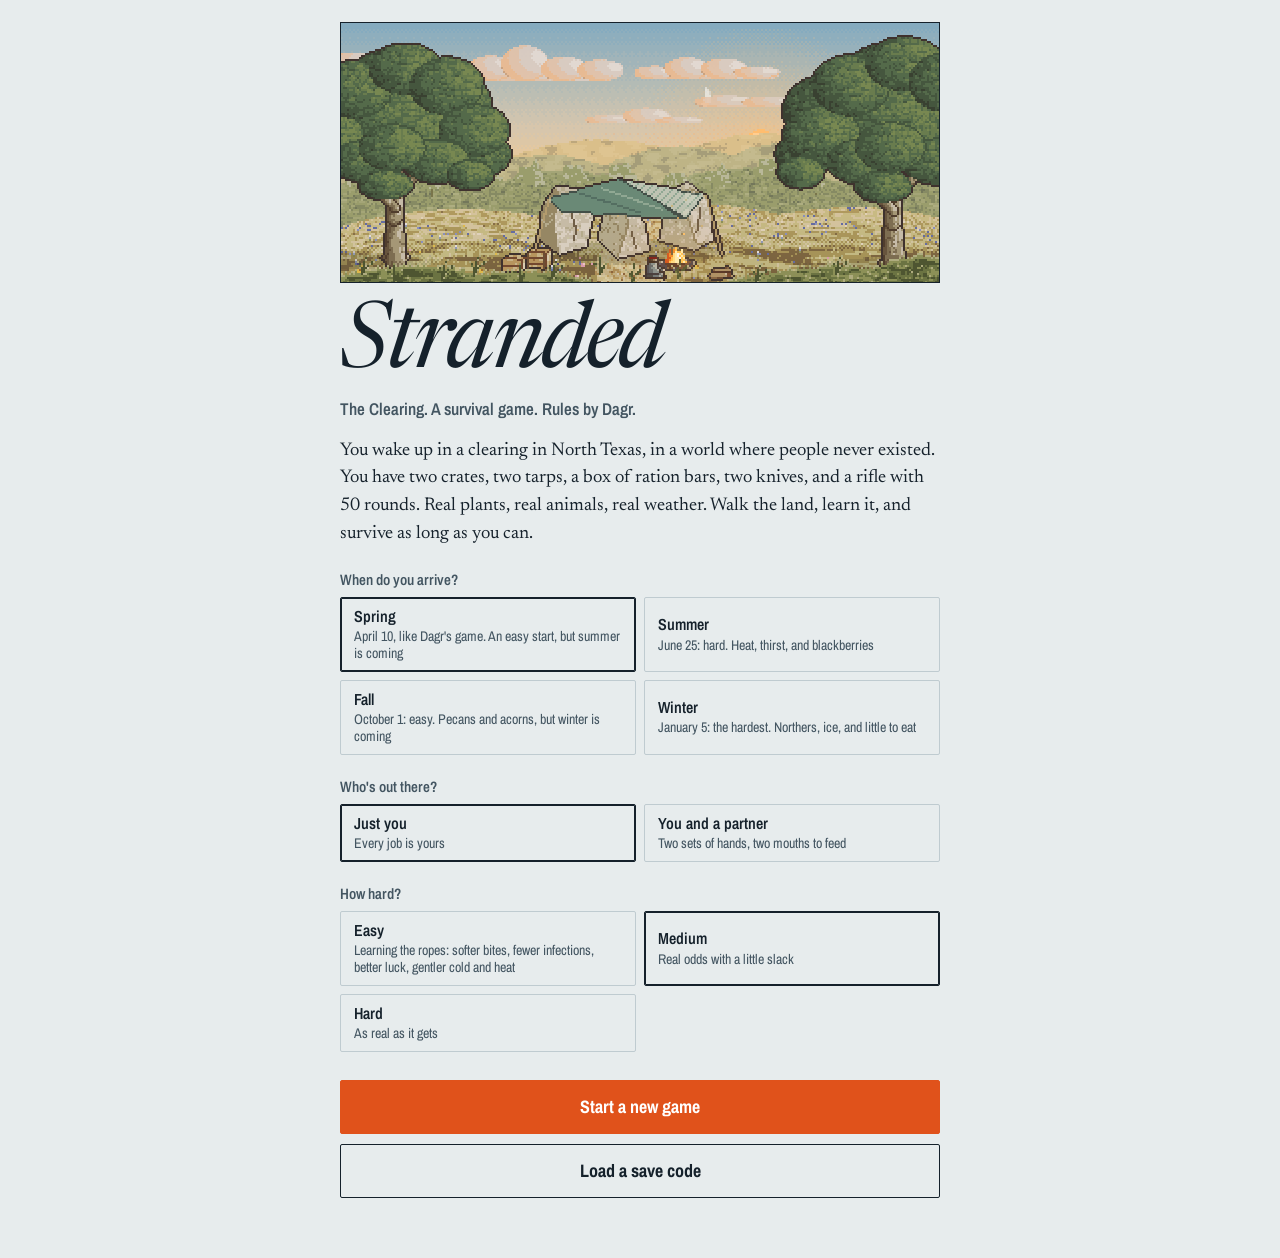
==== commit 802e2f8e: "Stranded: every place alive in the game, from Chris's paintings All the art Chris sent is in, and th" ====
--- a/the-clearing-stranded/index.html
+++ b/the-clearing-stranded/index.html
@@ -124,6 +124,13 @@
 .world{position:relative;width:100%;aspect-ratio:380/330;outline:none;overflow:hidden;background:#1d2621;touch-action:none;user-select:none;-webkit-user-select:none;-webkit-tap-highlight-color:transparent}
 .world canvas{display:block;width:100%;height:100%;image-rendering:pixelated;image-rendering:crisp-edges}
 .world:focus-visible{box-shadow:inset 0 0 0 3px var(--blaze)}
+.world canvas.lvcv{position:absolute;inset:0;image-rendering:auto}
+.lvfade{position:absolute;inset:0;background:#0a0c10;opacity:0;pointer-events:none}
+.lvmark{position:absolute;left:0;top:0;width:0;height:0;pointer-events:none}
+.lvmark::before{content:"";position:absolute;left:-9px;top:-18px;border-style:solid;border-width:13px 9px 0 9px;border-color:var(--blaze) transparent transparent transparent;filter:drop-shadow(0 0 1px #231f24) drop-shadow(0 0 1px #231f24);animation:lvbob 1s ease-in-out infinite alternate}
+.lvmark.edge::before{left:-7px;top:-8px;border-width:8px 0 8px 13px;border-color:transparent transparent transparent var(--blaze);animation:none}
+@keyframes lvbob{to{transform:translateY(-4px)}}
+@media (prefers-reduced-motion: reduce){.lvmark::before{animation:none}}
 .world button{font:inherit}
 .wtag{position:absolute;left:8px;top:44px;background:var(--ink);color:var(--paper);font-weight:700;font-size:14px;line-height:1;padding:7px 10px;border:2px solid var(--paper);box-shadow:0 0 0 2px var(--ink);opacity:0;transform:translateY(-4px);transition:opacity .25s,transform .25s;pointer-events:none}
 .wtag.on{opacity:1;transform:none}
@@ -3548,6 +3555,25 @@
 })(typeof window !== 'undefined' ? window : globalThis, (typeof window !== 'undefined' ? window : globalThis).DATA);
 
 </script>
+<!-- The living world (living/): the paintings, with everything else made in code. tools/build-game.mjs puts these, and the paintings, into Stranded.html. -->
+<script src="living/vendor/three.r128.min.js"></script>
+<script src="living/trace.js"></script>
+<script src="living/merge.js"></script>
+<script src="living/traces/camp.js"></script>
+<script src="living/traces/cedar.js"></script>
+<script src="living/traces/oak.js"></script>
+<script src="living/traces/prairie.js"></script>
+<script src="living/traces/berry.js"></script>
+<script src="living/traces/river.js"></script>
+<script src="living/traces/pond.js"></script>
+<script src="living/traces/creek.js"></script>
+<script src="living/traces/spring.js"></script>
+<script src="living/stage.js"></script>
+<script src="living/survivor.js"></script>
+<script src="living/camp.js"></script>
+<script src="living/life.js"></script>
+<script src="living/things.js"></script>
+<script src="living/beasts.js"></script>
 <script>
 /* ===== 4. SCENE ===== */
 /* THE CLEARING: the scene. A picture of where you are, drawn from the real game state.
@@ -5076,7 +5102,7 @@
     spots: {pool: {name: 'The spring', at: [55, 62], acts: ['drink_spring', 'fill_spring'], say: 'Cold, clear water seeping from the foot of the ledge.'}},
     beasts: {}}
 };
-const WSOLID = 'FwockLhb';   // b: a bramble thicket   // ground nobody walks on. H, the brush over the path to the spring, is solid until you find it.
+const WSOLID = 'FwockLhbr';   // b: a bramble thicket, r: the stones of the fire ring   // ground nobody walks on. H, the brush over the path to the spring, is solid until you find it.
 const tX = p => Math.max(0, Math.min(WW - 1, Math.round(p / 100 * (WW - 1)))), tY = p => Math.max(0, Math.min(WH - 1, Math.round(p / 100 * (WH - 1))));
 // how big each kind of thing is on the ground, in squares
 const FOOT = {bigboulder: [4, 3], oak: [1, 1], pecan: [1, 1], mulberry: [2, 1], osage: [1, 1], cedar: [1, 1], plum: [1, 1], bramble: [2, 1], deadfall: [2, 1], tangle: [3, 1], log: [2, 1], snag: [2, 1], clay: [2, 1], cane: [1, 1], stones: [2, 1], chimney: [1, 1], sapling: [1, 1]};
@@ -5155,7 +5181,7 @@
 }
 // every place's map, made once
 const WMAPS = {};
-const wmap = k => WMAPS[k] || (WMAPS[k] = pgen(k));
+const wmap = k => WMAPS[k] || (WMAPS[k] = lvTrace(k) ? lvMap(k) : pgen(k));   // a painted place is laid out by its trace
 // the next place to walk toward on the way to k, along the trails
 function wnextHop(from, to){
   if (from === to) return to;
@@ -5502,7 +5528,7 @@
   shelter: 'Your shelter.', ring: 'Your fire ring.', wood: 'Your woodpile.', store: 'Your wood store.', rack: 'Your drying rack.', rain: 'Your rain catcher.', look: 'Your lookout.',
   bench: 'Your workbench.', cache: 'Your food cache.', crate: 'Your crates.', pot: 'Your pot.', seep: 'The seep you dug.', snare: 'Your snare.', trap: 'Your fish trap.',
   w: 'The river: slow, brown, and deep.', o: 'The pond. Something big rolls under the surface.', c: 'The creek runs clear over gravel.', k: 'A pool of cold, clear water.',
-  L: 'A sandstone ledge.', F: 'The Cross Timbers: too thick to push through.', h: 'Thick brush, too tangled to push through.', H: 'Thick brush, too tangled to push through.',
+  r: 'Your fire ring.', b: 'Blackberry brambles. Thorny.', L: 'A sandstone ledge.', F: 'The Cross Timbers: too thick to push through.', h: 'Thick brush, too tangled to push through.', H: 'Thick brush, too tangled to push through.',
   bison: 'A bison. Better give it room.', deer: 'A white-tailed deer.', turkey: 'A wild turkey.', rabbit: 'A cottontail.', squirrel: 'A fox squirrel.'
 };
 const wesc = x => String(x == null ? '' : x).replace(/[&<>"]/g, ch => ({'&': '&amp;', '<': '&lt;', '>': '&gt;', '"': '&quot;'}[ch]));
@@ -5521,7 +5547,7 @@
 
 /* ---------- paintings: when one has come back for a place, it is drawn instead of the game's own picture ---------- */
 // The art that exists, by name (art/places/<name>.webp); a single-file build puts the pictures in window.STRANDED_ART.
-const ART_HAVE = [];
+const ART_HAVE = ['01-camp', '01-camp-summer', '01-camp-fall', '01-camp-winter', '02-cedar-stand', '02-cedar-stand-summer', '02-cedar-stand-fall', '02-cedar-stand-winter', '03-oak-woods', '04-prairie', '05-berry-thicket', '06-river-bank', '07-pond', '08-creek-bottom', '09-hidden-spring'];
 const ART_FILE = {camp: '01-camp', cedar: '02-cedar-stand', oak: '03-oak-woods', prairie: '04-prairie', berry: '05-berry-thicket', river: '06-river-bank', pond: '07-pond', creek: '08-creek-bottom', spring: '09-hidden-spring'};
 const ART = {};
 function wpainting(k, month){
@@ -5538,7 +5564,7 @@
 }
 
 /* ---------- camp as built, and the animals about ---------- */
-const siteXY = k => { const q = PLACES.camp.sites[k]; return [tX(q[0]), tY(q[1])]; };
+const siteXY = k => { const T = lvTrace('camp'); if (T && T.sites && T.sites[k]) return [Math.floor(T.sites[k][0] / 32), Math.floor(T.sites[k][1] / 32)]; const q = PLACES.camp.sites[k]; return [tX(q[0]), tY(q[1])]; };
 function wbuildKey(s, F){ const t = s.tools || {}; return JSON.stringify([s.loc, F.shelter, F.fire, F.wood, F.crates, F.meat, Object.keys(t).filter(k => t[k]).sort(), !!(s.trap && s.trap.set), F.flood, s.snare && s.snare.set ? s.snare.loc : '']); }
 function wbuilds(s, F){
   const L = [], t = s.tools || {}, has = k => !!t[k], dyn = new Uint8Array(WW * WH), bt = {};
@@ -5609,14 +5635,20 @@
   const pad = wrap.querySelector('.wpad'), box = wrap.querySelector('.world');
   WV.box = box; WV.cv = box.querySelector('canvas'); WV.ctx = WV.cv.getContext('2d', {willReadFrequently: !!root.__gb});
   WV.tag = box.querySelector('.wtag'); WV.say = box.querySelector('.wsay'); WV.menu = box.querySelector('.wmenu'); WV.qline = box.querySelector('.wquest'); WV.pad = pad; WV.Z = null; WV.menuOpen = false;
+  lvMount(box);
   if (WV.ro) WV.ro.disconnect(); if (WV.io) WV.io.disconnect();
   if (root.ResizeObserver){ WV.ro = new ResizeObserver(() => { WV.Z = null; wkick(); }); WV.ro.observe(box); }
   if (root.IntersectionObserver){ WV.io = new IntersectionObserver(es => { for (const e of es) WV.vis = e.isIntersecting; wkick(); }); WV.io.observe(box); }
-  WV.cv.addEventListener('pointerdown', e => {
-    box.focus({preventScroll: true}); const Z = WV.Z; if (!Z) return; e.preventDefault();
+  const onDown = e => {
+    box.focus({preventScroll: true});
+    if (LV.shown && LV.S){ e.preventDefault(); const q = lvTile(e.clientX, e.clientY); wtap(q[0], q[1]); return; }
+    const Z = WV.Z; if (!Z) return; e.preventDefault();
     const r = WV.cv.getBoundingClientRect(), ax = (e.clientX - r.left) / r.width * Z.W + WV.cam[0], ay = (e.clientY - r.top) / r.height * Z.H + WV.cam[1];
     wtap(Math.floor(ax / WT), Math.floor(ay / WT), ay);
-  });
+  };
+  WV.cv.addEventListener('pointerdown', onDown);
+  if (LV.cv && !LV.cv.dataset.on){ LV.cv.dataset.on = '1'; LV.cv.addEventListener('pointerdown', e => { if (WV.box && LV.cv.parentNode === WV.box) WV.onDown(e); }); }
+  WV.onDown = onDown;
   box.querySelector('.wfield').addEventListener('click', () => { if (WV.menuOpen) wmenuClose(); if (WV.hooks.field) WV.hooks.field(); });
   WV.menu.addEventListener('click', e => { const b = e.target.closest('[data-wi]'); if (b) wchoose(+b.dataset.wi); });
   pad.querySelectorAll('[data-d]').forEach(b => {
@@ -5685,6 +5717,7 @@
 const winward = e => ({left: 'right', right: 'left', up: 'down', down: 'up'})[e.dir];
 function wstepIn(e){ const d = WDIR[winward(e)]; for (let k = 2; k >= 0; k--){ const x = e.x + d[0] * k, y = e.y + d[1] * k; if (wopen(WV.map, x, y, WV.S)) return [x, y]; } return WV.map.hub; }
 function wplace(t, dir){
+  LV.pos = null; LV.ppos = null; LV.snap = true;
   WV.pos = {x: t[0], y: t[1], dir: dir || 'down'}; WV.moving = false; WV.path = []; WV.auto = false; WV.bump = null;
   const s = WV.S; let behind = [t[0], t[1]];
   for (const d of [[0, 1], [-1, 0], [1, 0], [0, -1]]) if (wopen(WV.map, t[0] + d[0], t[1] + d[1], s)){ behind = [t[0] + d[0], t[1] + d[1]]; break; }
@@ -5726,7 +5759,7 @@
   if (!WV.calm) for (const b of WV.beasts) wbeastStep(b, now, dt);
   if (WV.fade > 0) WV.fade = Math.max(0, WV.fade - dt * 3.2);
   if (WV.moving){
-    WV.t += dt * (WV.auto ? 9 : 5.5); if (WV.t < 1) return;
+    WV.t += dt * (LV.shown ? (WV.auto ? 2.7 : 2.1) / (WV.fromY === WV.toY ? 0.587 : 1.078) : (WV.auto ? 9 : 5.5)); if (WV.t < 1) return;   // alive: a brisk walk, in metres a second
     const carry = WV.t - 1; WV.moving = false; WV.t = 0; WV.pos.x = WV.toX; WV.pos.y = WV.toY;
     WV.hist.unshift({x: WV.pos.x, y: WV.pos.y}); if (WV.hist.length > 4) WV.hist.pop();
     if (WV.path.length && WV.path[0].x === WV.pos.x && WV.path[0].y === WV.pos.y) WV.path.shift();
@@ -5860,6 +5893,7 @@
   const a = WV.macts[idx]; if (!a){ wmenuClose(); return; }
   if (!a.ok){ WV.msel = i; wmenuMove(0); return; }   // can't do it: the reason is showing below
   wmenuClose();
+  lvAct(a);
   if (a.kind === 'make'){ if (WV.hooks.make) WV.hooks.make(a.id); }
   else if (WV.hooks.run) WV.hooks.run(a.id);
 }
@@ -5884,6 +5918,7 @@
 }
 function wppos(){ const e = WV.moving ? WV.t : 0, x = WV.moving ? lerp(WV.fromX, WV.toX, e) : WV.pos.x, y = WV.moving ? lerp(WV.fromY, WV.toY, e) : WV.pos.y; return {x: (x + 0.5) * WT, y: (y + 1) * WT - 3}; }
 function wdraw(now){
+  if (lvDraw(now)) return;
   if (!WV.Z){ const Z = wmeasure(); if (!Z) return; WV.Z = Z; WV.cv.width = Z.devW; WV.cv.height = Z.devH; }
   const Z = WV.Z, W = Z.W, H = Z.H, c = WV.ctx, s = WV.S, t = WV.calm ? 40 : now / 1000, MW = WW * WT, MH = WH * WT;
   if (!WV.A) WV.A = wart(WV.F);
@@ -6007,7 +6042,208 @@
   for (let y = 0, i = 0; y < H; y++) for (let x = 0; x < W; x++, i += 4){ const l = (d[i] * 0.3 + d[i + 1] * 0.59 + d[i + 2] * 0.11) / 255 + (NZ.bay(x, y) - 0.5) * 0.1, q = GBP[l < 0.3 ? 0 : l < 0.52 ? 1 : l < 0.74 ? 2 : 3]; d[i] = q[0]; d[i + 1] = q[1]; d[i + 2] = q[2]; }
   c.putImageData(id, 0, 0);
 }
-root.World = {mount: wmount, sync: wsync, gb: wsetgb, walkTo: (x, y) => wtap(x, y), goTo: k => { if (PLACES[k]) wgo(k); }, closeMenu: () => { if (WV.menuOpen) wmenuClose(); }, places: PLACES, map: k => wmap(k), _v: WV};
+
+/* ---------- the living world: the paintings, with the survivor, the camp, the animals, the light and the weather made in code ----------
+   (living/*.js; the same pieces as the living camp demo.) The walking itself doesn't change: squares, paths, spots, menus and
+   exits are all as above, read from each painting's trace (living/traces/). Only the drawing does: a locked 3D camera matched
+   to the painter, so the survivor walks in the painting and behind its boulders and trees. Without WebGL, or for a place
+   with no painting, the game's own pixel drawing carries on as before. */
+const LV = {ok: null, S: null, cv: null, fadeEl: null, markEl: null, hero: null, partner: null, camp: null, life: null, k: '', paint: '', img: {}, beasts: new Map(), things: new Map(),
+  pos: null, ppos: null, face: 0, pface: 0, act: null, carryWood: false, campKey: '', shown: false, last: 0, view: {cx: 768, cy: 512}, cssW: 0, cssH: 0};
+const LV_SEASONS = {camp: ['summer', 'fall', 'winter'], cedar: ['summer', 'fall', 'winter']};
+const lvTrace = k => (root.TRACES && root.TRACES[k]) || null;
+function lvSupported(){
+  if (LV.ok !== null) return LV.ok;
+  try { const c = document.createElement('canvas'); LV.ok = !!(root.THREE && root.makeStage && root.Trace && root.makeSurvivor && (c.getContext('webgl2') || c.getContext('webgl'))); } catch (e) { LV.ok = false; }
+  return LV.ok;
+}
+// a place's walk map from its trace, in the same shape as the game's own maps
+function lvMap(k){
+  const T = lvTrace(k), L = PLACES[k], B = Trace.build(T), M = B.M, spotAt = new Array(WW * WH).fill(null), spots = {};
+  const inb = (x, y) => x >= 0 && y >= 0 && x < WW && y < WH, solid = (x, y) => WSOLID.indexOf(M[y][x]) >= 0;
+  const claim = (id, x, y) => { if (!inb(x, y) || (spotAt[y * WW + x] && spotAt[y * WW + x] !== id)) return false; spotAt[y * WW + x] = id; return true; };
+  for (const id in L.spots){
+    const S = L.spots[id], pts = S.site && T.sites && T.sites[S.site] ? [T.sites[S.site]] : (T.spots && T.spots[id]) || null;
+    if (!pts) continue;
+    const tiles = [], seen = {};
+    const take = (x, y) => { const key = x + ',' + y; if (seen[key]) return; seen[key] = 1; if (claim(id, x, y)) tiles.push([x, y]); };
+    for (const p of pts){
+      const [x, y] = B.tileOf(p[0], p[1]); take(x, y);
+      // the thing itself, close by, belongs to the spot too, so a tap anywhere on it works: a tree, the brambles, the water
+      const starts = solid(x, y) ? [[x, y]] : [[1, 0], [-1, 0], [0, 1], [0, -1]].map(d => [x + d[0], y + d[1]]).filter(q => inb(q[0], q[1]) && solid(q[0], q[1]));
+      for (const s0 of starts){ const c = M[s0[1]][s0[0]], Q = [s0], vis = {[s0[0] + ',' + s0[1]]: 1}; take(s0[0], s0[1]);
+        while (Q.length){ const [qx, qy] = Q.shift(); for (const d of [[1, 0], [-1, 0], [0, 1], [0, -1]]){ const nx = qx + d[0], ny = qy + d[1], key = nx + ',' + ny; if (vis[key] || Math.abs(nx - x) > 2 || Math.abs(ny - y) > 2 || !inb(nx, ny) || M[ny][nx] !== c) continue; vis[key] = 1; take(nx, ny); Q.push([nx, ny]); } } }
+    }
+    spots[id] = Object.assign({id, tiles}, S);
+  }
+  return {k, M, O: [], B: new Uint8Array(WW * WH), RES: new Uint8Array(WW * WH), spotAt, spots, exits: B.exits, hub: B.hub, trace: T};
+}
+// the painting for a place and month: its own season's painting when there is one
+function lvArt(k, month){
+  const base = ART_FILE[k], season = ['winter', 'winter', '', '', '', 'summer', 'summer', 'summer', 'fall', 'fall', 'fall', 'winter'][month];
+  const name = season && (LV_SEASONS[k] || []).indexOf(season) >= 0 ? base + '-' + season : base;
+  let a = LV.img[name];
+  if (!a){ a = LV.img[name] = {img: new Image(), ok: false, bad: false, name, season: name !== base}; a.img.onload = () => { a.ok = true; wkick(); }; a.img.onerror = () => { a.bad = true; }; a.img.src = (root.STRANDED_ART && root.STRANDED_ART[name]) || ('art/places/' + name + '.webp'); }
+  if (a.ok) return a;
+  if (a.bad && name !== base) return lvArt(k, 3);
+  return null;
+}
+const lvW = (x, y) => LV.S.toWorld((x + 0.5) * 32, (y + 0.62) * 32);     // the middle of a square, where a figure stands
+function lvMount(box){
+  if (LV.cv){ if (LV.cv.parentNode !== box){ WV.cv.after(LV.cv); box.appendChild(LV.fadeEl); box.appendChild(LV.markEl); LV.shown = null; lvShow(false); } return; }
+  LV.cv = document.createElement('canvas'); LV.cv.className = 'lvcv'; LV.cv.setAttribute('aria-hidden', 'true'); LV.cv.hidden = true;
+  LV.fadeEl = document.createElement('div'); LV.fadeEl.className = 'lvfade'; LV.fadeEl.setAttribute('aria-hidden', 'true');
+  LV.markEl = document.createElement('div'); LV.markEl.className = 'lvmark'; LV.markEl.setAttribute('aria-hidden', 'true'); LV.markEl.hidden = true;
+  WV.cv.after(LV.cv); box.appendChild(LV.fadeEl); box.appendChild(LV.markEl);
+}
+// the first time a painting is ready: the stage, the survivor and the partner, the camp
+function lvBuild(a, T){
+  LV.S = makeStage({canvas: LV.cv, painting: a.img, trace: T, hour: 12, month: 4});
+  LV.S.renderer.setClearColor(0x1d2621);
+  LV.hero = makeSurvivor(); LV.S.scene.add(LV.hero.root); LV.S.shadow(LV.hero.root, 0.3, 0.24);
+  LV.partner = makeSurvivor({partner: true}); LV.S.scene.add(LV.partner.root); LV.S.shadow(LV.partner.root, 0.3, 0.24); LV.partner.root.visible = false;
+  LV.camp = makeCamp(LV.S, {trace: lvTrace('camp')});
+  LV.k = T.id; LV.paint = a.name; LV.S.setPlace(T, a.img, a.season); LV.life = makeLife(LV.S, {noRabbit: true});
+}
+function lvShow(on){
+  if (LV.shown === on) return; LV.shown = on;
+  if (LV.cv) LV.cv.hidden = !on; if (WV.cv) WV.cv.style.visibility = on ? 'hidden' : '';
+  if (!on && LV.markEl) LV.markEl.hidden = true; if (!on && LV.fadeEl) LV.fadeEl.style.opacity = 0;
+}
+// can this place be drawn alive right now? builds and switches the stage as needed
+function lvReady(){
+  const s = WV.S, k = s && s.loc, T = k && lvTrace(k);
+  if (!T || !lvSupported() || root.__gb || !WV.map || !WV.map.trace || !WV.F) return false;
+  const a = lvArt(k, WV.F.month); if (!a) return !!(LV.S && LV.k === k);
+  try {
+    if (!LV.S) lvBuild(a, T);
+    else if (LV.k !== k || LV.paint !== a.name){
+      const moved = LV.k !== k; LV.S.setPlace(T, a.img, a.season); LV.paint = a.name;
+      if (moved){ LV.k = k; if (LV.life) LV.life.dispose(); LV.life = makeLife(LV.S, {noRabbit: true}); LV.pos = null; for (const [o, b] of LV.beasts){ LV.S.scene.remove(b.root); LV.S.dropShadow(b.sh); } LV.beasts.clear(); for (const [, o] of LV.things) LV.S.scene.remove(o); LV.things.clear(); }
+    }
+  } catch (e){ if (root.console) console.error(e); LV.ok = false; return false; }
+  return true;
+}
+// the game's sky, as the stage's weather
+function lvSky(){
+  const S = LV.S, F = WV.F, h = WV.h || {}, rain = F.raining, sky = F.sky, wind = +h.wind || 6;
+  let w = 'clear';
+  if (rain) w = sky === 'storm' ? 'storm' : sky === 'snow' ? 'snow' : 'rain';
+  else if (sky === 'cloudy') w = 'overcast';
+  else if (wind > 15 || h.norther || sky === 'partly') w = wind > 12 || h.norther ? 'breezy' : 'clear';
+  S.setWeather(w);
+  S.setHour(F.hour); S.setMonth(F.month + ((F.dom || 15) - 15) / 31);
+}
+// what the survivor is doing, as a move to play while the game works it out
+const LV_MOVES = [
+  [/^firestart$/, 'drill', 4], [/^(addwood|stock|bank|uncover|cook|boil|hearth)/, 'work', 3], [/^drink_/, 'drink', 5], [/^fill_/, 'work', 3],
+  [/^(forage_|pick|shake|grass|yucca|cattail|crawfish|clay|cane|stones|pecans|grubs|vines|bark|stave|seep)/, 'gather', 0], [/^(poles|wood[A-Z])/, 'snap', 0],
+  [/^hunt_|^shoot/, 'aim', 3], [/^(spear|frogs)$/, 'spear', 0], [/^(trapset|trapcheck|snareset|snarecheck|snarepull|turtle)/, 'work', 3],
+  [/^sleep$/, 'sleep', 0], [/^rest$/, 'sit', 6], [/^explore_/, 'look', 0]];
+function lvAct(a){
+  if (!LV.hero || !LV.shown) return;
+  const id = a.id || '';
+  if (a.kind === 'make'){ LV.hero.hold('work'); LV.act = {name: 'work', until: performance.now() / 1000 + 3}; return; }
+  for (const [re, move, secs] of LV_MOVES) if (re.test(id)){
+    if (LV.hero.MOVES[move].hold){ LV.hero.hold(move); LV.act = {name: move, until: secs ? performance.now() / 1000 + secs : Infinity}; }
+    else { LV.hero.play(move); LV.act = null; }
+    if (/^(poles|wood[A-Z])/.test(id)) LV.carryWood = true;
+    return;
+  }
+}
+// the camp as built, from the game's own state
+function lvCamp(){
+  const s = WV.S, F = WV.F, t = s.tools || {}, has = k => !!t[k];
+  const st = {fire: F.fire === 'lit' ? (s.fire && s.fire.fuel > 9 ? 'big' : 'lit') : F.fire === 'banked' ? 'coals' : 'out', shelter: F.shelter, bed: has('bedding'), blanket: has('blanket'), rack: has('rack'), meat: !!F.meat,
+    wood: F.wood ? (F.wood > 1 ? 1 : 0.5) : 0, store: has('woodstore'), rain: has('rain'), hang: has('hang'), crates: F.crates, bench: has('workbench'), cache: has('cache'), hearth: has('hearth'), look: has('lookout'), pot: has('pot'), bowl: has('bowl')};
+  const key = JSON.stringify(st); if (key !== LV.campKey){ LV.campKey = key; LV.camp.set(st); }
+}
+// the things set out away from camp: the seep, the fish trap, the snares
+function lvThings(){
+  const want = new Set();
+  for (const b of WV.blds){
+    if (['seep', 'trap', 'snare'].indexOf(b.k) < 0) continue;
+    const key = b.k + '@' + b.bx + ',' + b.by; want.add(key);
+    if (!LV.things.has(key)){ const o = makeThing(b.k === 'trap' ? 'fishtrap' : b.k); o.position.copy(LV.S.toWorld(b.bx * 2, b.by * 2)); if (b.k === 'snare') o.rotation.y = -0.6; LV.S.scene.add(o); LV.things.set(key, o); }
+  }
+  for (const [key, o] of LV.things) if (!want.has(key)){ LV.S.scene.remove(o); LV.things.delete(key); }
+}
+// the animals the game keeps track of, walking square to square
+function lvBeasts(dt, t){
+  const seen = new Set();
+  for (const b of WV.beasts){
+    seen.add(b); let m = LV.beasts.get(b);
+    if (!m){ m = makeBeast(b.k); m.sh = LV.S.shadow(m.root, b.k === 'bison' ? 0.7 : b.k === 'deer' ? 0.45 : 0.18, b.k === 'bison' ? 0.45 : b.k === 'deer' ? 0.25 : 0.12); LV.S.scene.add(m.root); m.root.position.copy(lvW(b.x, b.y)); m.root.rotation.y = b.face > 0 ? Math.PI / 2 : -Math.PI / 2; LV.beasts.set(b, m); }
+    const e = b.t, p = lvW(lerp(b.fx, b.x, e), lerp(b.fy, b.y, e)), d = p.clone().sub(m.root.position), v = d.length() / Math.max(dt, 0.001);
+    m.root.position.lerp(p, Math.min(1, dt * 10));
+    if (d.lengthSq() > 1e-6) { const want = Math.atan2(d.x, d.z), r = m.root.rotation.y; m.root.rotation.y = r + ((((want - r) % (Math.PI * 2)) + Math.PI * 3) % (Math.PI * 2) - Math.PI) * Math.min(1, dt * 8); }
+    m.animate(dt, t, b.t < 1 ? Math.min(6, v) : 0, b.graze);
+  }
+  for (const [b, m] of LV.beasts) if (!seen.has(b)){ LV.S.scene.remove(m.root); LV.S.dropShadow(m.sh); LV.beasts.delete(b); }
+}
+const LV_FACE = {down: 0, up: Math.PI, left: -Math.PI / 2, right: Math.PI / 2};
+// one figure following its square, smoothly, turning the way it goes; returns its speed
+function lvFollow(fig, key, x, y, dir, dt){
+  const p = lvW(x, y);
+  if (!LV[key]){ LV[key] = p.clone(); fig.root.position.copy(p); fig.root.rotation.y = LV_FACE[dir] || 0; return 0; }
+  const q = LV[key], before = q.clone(); q.lerp(p, Math.min(1, dt * 11)); fig.root.position.copy(q);
+  const d = q.clone().sub(before), sp = d.length() / Math.max(dt, 0.001);
+  const want = sp > 0.3 ? Math.atan2(d.x, d.z) : (LV_FACE[dir] != null ? LV_FACE[dir] : fig.root.rotation.y), r = fig.root.rotation.y;
+  fig.root.rotation.y = r + ((((want - r) % (Math.PI * 2)) + Math.PI * 3) % (Math.PI * 2) - Math.PI) * Math.min(1, dt * 10);
+  return sp;
+}
+// the quest's target: an orange arrow over the thing to use, or pointing off the edge toward the way to go
+function lvMarker(t){
+  const T = wtarget(), el = LV.markEl; if (!T){ el.hidden = true; return; }
+  const S = LV.S, w = lvW(T.x, T.y); w.y = T.spot ? 1.9 + 0.08 * Math.sin(t * 4) : 0.6;
+  const p = S.toPaint(w), v = S.view, x = (p[0] - (v.cx - v.w / 2)) / v.w * LV.cssW, y = (p[1] - (v.cy - v.h / 2)) / v.h * LV.cssH;
+  el.hidden = false;
+  if (x > 12 && x < LV.cssW - 12 && y > 16 && y < LV.cssH - 12){ el.className = 'lvmark'; el.style.transform = `translate(${x.toFixed(1)}px, ${y.toFixed(1)}px)`; return; }
+  const a = Math.atan2(y - LV.cssH / 2, x - LV.cssW / 2), ex = clamp(x, 18, LV.cssW - 18), ey = clamp(y, 18, LV.cssH - 18);
+  el.className = 'lvmark edge'; el.style.transform = `translate(${ex.toFixed(1)}px, ${ey.toFixed(1)}px) rotate(${(a * 180 / Math.PI).toFixed(1)}deg)`;
+}
+function lvDraw(now){
+  if (!lvReady()){ lvShow(false); return false; }
+  lvShow(true);
+  const S = LV.S, s = WV.S, F = WV.F, dt = LV.last ? Math.min(0.1, (now - LV.last) / 1000) : 0.016, t = now / 1000; LV.last = now;
+  const r = WV.box.getBoundingClientRect(); if (r.width < 20 || r.height < 20) return true;
+  if (r.width !== LV.cssW || r.height !== LV.cssH){ LV.cssW = r.width; LV.cssH = r.height; S.resize(r.width, r.height); }
+  lvSky();
+  // the survivor, and the partner a step behind
+  const e = WV.moving ? WV.t : 0, hx = WV.moving ? lerp(WV.fromX, WV.toX, e) : WV.pos.x, hy = WV.moving ? lerp(WV.fromY, WV.toY, e) : WV.pos.y;
+  const going = WV.moving || WV.auto || WV.path.length;
+  if (going && LV.hero.action){ LV.hero.hold(null); LV.act = null; }
+  if (LV.act && t > LV.act.until){ LV.hero.hold(null); LV.act = null; }
+  if (s.loc === 'camp') LV.carryWood = false;
+  LV.hero.carry(LV.carryWood ? 'wood' : null);
+  const fe = s.feels != null ? s.feels : (WV.h && WV.h.feels), nearFire = s.loc === 'camp' && F.fire === 'lit';
+  LV.hero.state.cold = fe != null && fe < 40 && !nearFire ? clamp((42 - fe) / 20, 0, 1) : 0;
+  LV.hero.animate(dt, t, lvFollow(LV.hero, 'pos', hx, hy, WV.pos.dir, dt));
+  const two = F.party > 1 && WV.hist.length > 1; LV.partner.root.visible = two;
+  if (two){ const a = WV.hist[1], b = WV.hist[0]; LV.partner.animate(dt, t, lvFollow(LV.partner, 'ppos', lerp(a.x, b.x, e), lerp(a.y, b.y, e), WV.pos.dir, dt)); LV.partner.state.cold = LV.hero.state.cold; }
+  else LV.ppos = null;
+  // the camp, the things set out, the animals, the life of the place
+  LV.camp.root.visible = s.loc === 'camp';
+  if (s.loc === 'camp') { lvCamp(); LV.camp.update(t, dt); } else S.glow(0, 0, 0, 0, 0);
+  lvThings(); lvBeasts(dt, t);
+  LV.life.update(t, dt, two ? [LV.hero.root.position, LV.partner.root.position] : [LV.hero.root.position]);
+  // the camera follows the survivor: on a phone the survivor stands about a seventh of the view tall
+  const vw = Math.min(1536, Math.max(380, LV.cssW / (LV.cssW < 700 ? 0.8 : 0.95))), vh = vw * LV.cssH / LV.cssW;
+  const hp = S.toPaint(LV.hero.root.position), v = LV.view, k = LV.snap ? 1 : 1 - Math.exp(-dt * 4);
+  v.cx += (hp[0] - v.cx) * k; v.cy += (hp[1] - 40 - v.cy) * k; LV.snap = false;
+  S.setView(v.cx, v.cy, vw, vh); v.cx = S.view.cx; v.cy = S.view.cy;
+  S.update(t, dt); S.render();
+  lvMarker(t);
+  LV.fadeEl.style.opacity = WV.fade > 0 ? WV.fade.toFixed(3) : 0;
+  return true;
+}
+// a tap on the living picture, as the square of ground it means: a tap on a tree or a rock means where it stands
+function lvTile(cx, cy){ const [px, py] = LV.S.paintAt(cx, cy), g = LV.S.groundAt(px, py); return [Math.floor(g[0] / 32), Math.floor(g[1] / 32)]; }
+// where a square of ground is on the screen (for the phone test)
+function lvClient(x, y){ const S = LV.S, p = S.toPaint(lvW(x, y)), v = S.view, r = LV.cv.getBoundingClientRect(); return {cx: r.left + (p[0] - (v.cx - v.w / 2)) / v.w * r.width, cy: r.top + (p[1] - (v.cy - v.h / 2)) / v.h * r.height}; }
+
+root.World = {mount: wmount, sync: wsync, gb: wsetgb, walkTo: (x, y) => wtap(x, y), goTo: k => { if (PLACES[k]) wgo(k); }, closeMenu: () => { if (WV.menuOpen) wmenuClose(); }, places: PLACES, map: k => wmap(k), _v: WV,
+  living: () => !!LV.shown, client: (x, y) => LV.shown ? lvClient(x, y) : null, _lv: LV};
 function wsetgb(on){ root.__gb = !!on; WV.Z = null; VIEWS.forEach(v => { if (v.S) v.draw(performance.now()); }); wkick(); }
 
 root.Scene = {show, light, dayRibbon};
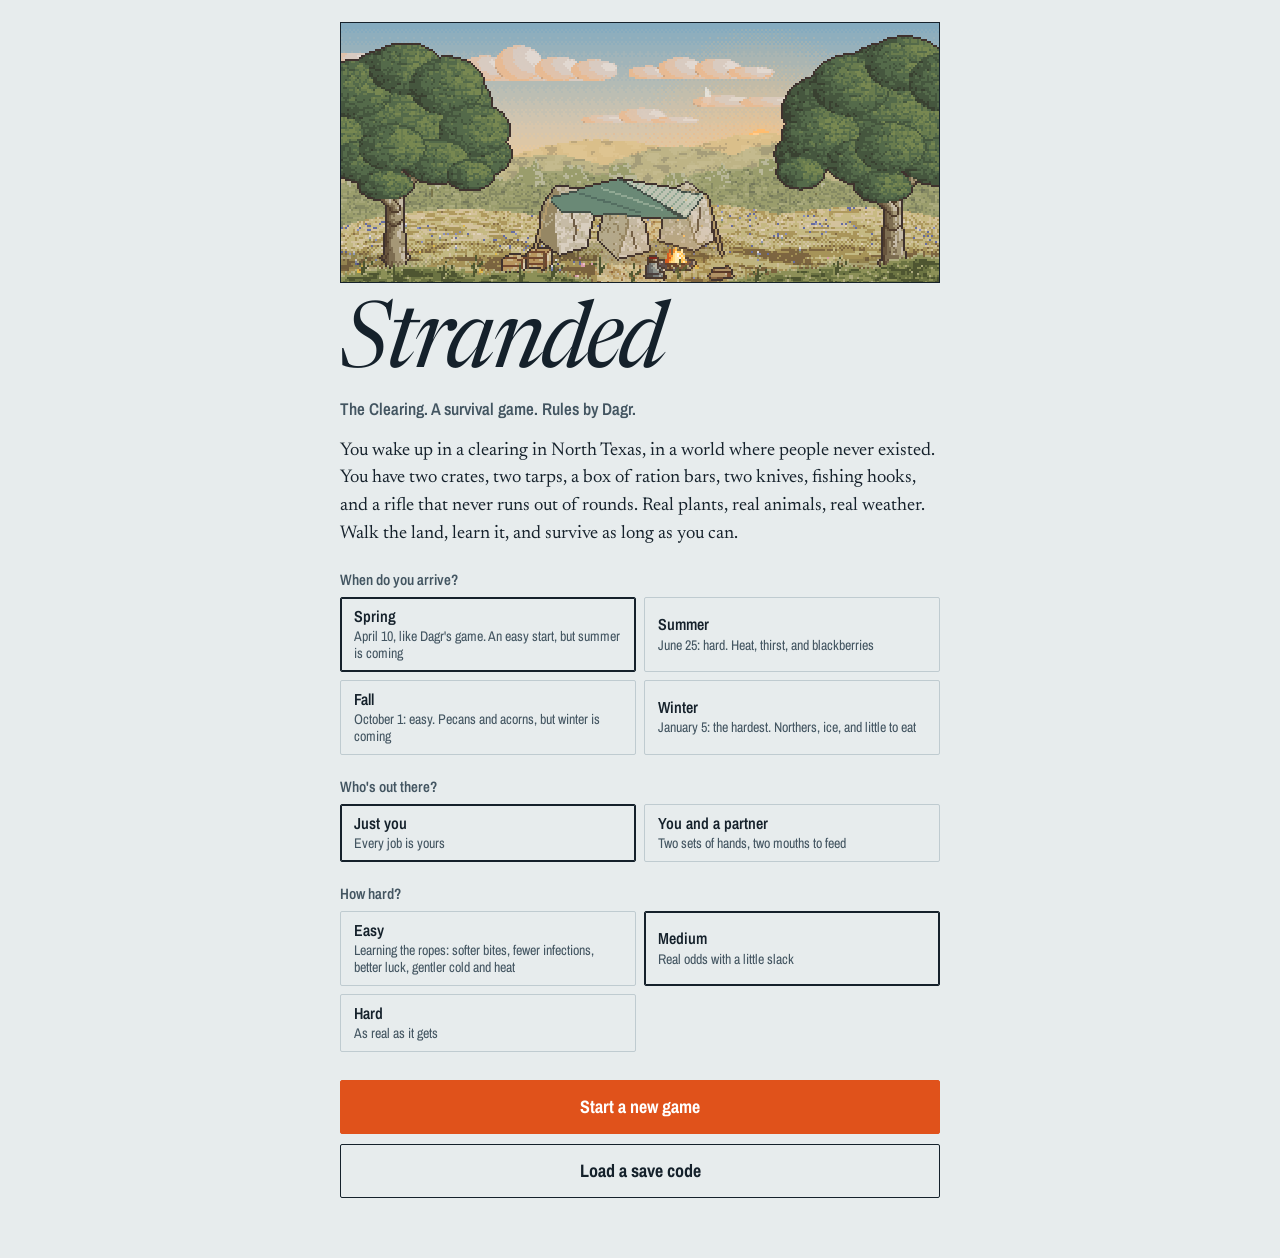
==== commit 71a461f3: "Stranded: hunting and fishing are games of their own, with skills and a catch log Hunting (living/hu" ====
--- a/the-clearing-stranded/index.html
+++ b/the-clearing-stranded/index.html
@@ -447,6 +447,32 @@
 .deltas b{font-variant-numeric:tabular-nums}
 .deltas .dn{color:var(--bad)} .deltas .up{color:var(--good)}
 .news{margin-top:14px;font-size:15px;border-top:1px solid var(--rule);padding-top:10px}
+.skillgot{display:flex;flex-direction:column;gap:2px;margin-top:12px;font-size:15px}
+.skillgot p{padding:2px 0}
+.skillgot p.up{color:var(--good);font-weight:700}
+.skillgot p.tired{color:var(--ink-3);font-size:14px}
+.skl-list{display:flex;flex-direction:column;gap:2px}
+.skl{display:flex;gap:10px;align-items:center;padding:9px 0;border-bottom:1px solid var(--rule)}
+.skl .ic{font-size:24px;width:32px;text-align:center;flex:none}
+.skl .sk-b{flex:1;min-width:0}
+.skl .sk-h{display:flex;justify-content:space-between;gap:8px;flex-wrap:wrap;font-size:16px}
+.skl .sk-h span{color:var(--ink-3);font-size:14.5px}
+.skl .sk-d{color:var(--ink-2);font-size:14px;margin-top:1px}
+.skl .bar{height:7px;border-radius:999px;background:var(--rule-2);margin-top:5px;overflow:hidden}
+.skl .bar i{display:block;height:100%;background:var(--en);border-radius:999px}
+.skl .sk-s{color:var(--ink-3);font-size:13px;margin-top:3px;font-variant-numeric:tabular-nums}
+.catches h3{display:flex;justify-content:space-between;margin:14px 0 6px;font-size:17px}
+.catches h3 span{color:var(--ink-3);font-weight:600;font-size:15px}
+.cgrid{display:grid;grid-template-columns:repeat(auto-fill,minmax(150px,1fr));gap:8px}
+.ccard{border:1px solid var(--rule);border-radius:6px;background:var(--sheet);padding:7px 8px 9px;min-width:0}
+.ccard canvas{display:block;width:100%;height:auto;border-radius:4px;background:var(--water-tint);margin-bottom:5px}
+.ccard .gic{display:block;font-size:34px;text-align:center;padding:6px 0;border-radius:4px;background:var(--paper-2);margin-bottom:5px}
+.ccard b{display:block;font-size:15px;line-height:1.2}
+.ccard span{display:block;font-size:13px;color:var(--ink-3);margin-top:2px}
+.ccard p{font-family:var(--font-text);font-size:14px;line-height:1.35;color:var(--ink-2);margin-top:4px}
+.ccard.unk b{color:var(--ink-3)}
+.ccard.unk .gic{filter:grayscale(1) brightness(.35);opacity:.6}
+.ccard.legend{border-color:var(--sun);box-shadow:inset 0 0 0 1px var(--sun)}
 .news p{padding:2px 0}
 .news b{font-weight:700}
 .encounter{margin-top:16px;border-top:1.5px solid var(--blaze);padding-top:12px}
@@ -648,9 +674,13 @@
   crawfish:   {name:'Crawfish tails', kcal:77, spoil:0.6, icon:'🦞', cook:true, lean:true, meat:true, g:'crawfish'},
   mussel:     {name:'River mussels', kcal:86, spoil:0.6, icon:'🦪', cook:true, lean:true, meat:true, g:'mussel'},
   sunfish:    {name:'Sunfish', kcal:89, spoil:0.75, icon:'🐟', cook:true, lean:true, meat:true, g:'sunfish'},
-  bass:       {name:'Largemouth bass', kcal:114, spoil:0.75, icon:'🐟', cook:true, lean:true, meat:true, g:'bass'},
-  catfish:    {name:'Channel catfish', kcal:95, spoil:0.75, icon:'🐟', cook:true, lean:true, meat:true, g:'catfish'},
-  gar:        {name:'Spotted gar', kcal:100, spoil:0.75, icon:'🐟', cook:true, lean:true, meat:true, g:'gar'}
+  bass:       {name:'Bass', kcal:114, spoil:0.75, icon:'🐟', cook:true, lean:true, meat:true, g:'bass'},
+  catfish:    {name:'Catfish', kcal:95, spoil:0.75, icon:'🐟', cook:true, lean:true, meat:true, g:'catfish'},
+  gar:        {name:'Gar', kcal:100, spoil:0.75, icon:'🐟', cook:true, lean:true, meat:true, g:'gar'},
+  fish:       {name:'Fish', kcal:90, spoil:0.75, icon:'🐟', cook:true, lean:true, meat:true, g:'drum'},
+  quail:      {name:'Quail', kcal:134, spoil:1, icon:'🐦', cook:true, lean:true, meat:true, g:'quail'},
+  dove:       {name:'Dove', kcal:140, spoil:1, icon:'🕊️', cook:true, lean:true, meat:true, g:'dove'},
+  duck:       {name:'Duck', kcal:200, spoil:1, icon:'🦆', cook:true, meat:true, g:'duck'}
 };
 D.BAR_KCAL = 150; // Dagr's ruling: 15 bars a day is maintenance
 
@@ -667,7 +697,7 @@
 };
 D.GEAR = {
   crates:{name:'Wooden crates', icon:'📦'}, tarp:{name:'Tarp (square meters)', icon:'🟦'},
-  knives:{name:'Boning knives', icon:'🔪'}, rounds:{name:'Rifle rounds', icon:'🎯'},
+  knives:{name:'Boning knives', icon:'🔪'}, rounds:{name:'Rifle rounds (never run out)', icon:'🎯'}, hooks:{name:'Fish hooks', icon:'🪝'},
   laces:{name:'Bootlaces', icon:'👟'}, bars:{name:'Ration bars', icon:'🍫'},
   snares:{name:'Snares', icon:'➰'}
 };
@@ -733,10 +763,12 @@
 };
 
 // Rifle and bow hunting: [animal, chance of an encounter per 2-hour hunt at a normal hour]
+// Mostly rabbits and birds; now and then a turkey; a deer only once in a while; a bison only when the herd is through.
+// Tried in order, so the first in each list is the most common.
 D.HUNT = {
-  oak:     [['deer',0.3],['turkey',0.25],['squirrel',0.55]],
-  prairie: [['bison',0.55],['deer',0.14],['turkey',0.12],['rabbit',0.5]],
-  creek:   [['deer',0.35],['turkey',0.28],['raccoon',0.12],['squirrel',0.45]]
+  oak:     [['squirrel',0.45],['rabbit',0.32],['turkey',0.28],['deer',0.3]],
+  prairie: [['quail',0.45],['rabbit',0.45],['dove',0.4],['turkey',0.14],['deer',0.15],['bison',0.5]],
+  creek:   [['duck',0.32],['squirrel',0.4],['turkey',0.25],['raccoon',0.1],['deer',0.3]]
 };
 D.GAME = {
   squirrel:{name:'fox squirrel', food:'squirrel', kg:[0.3,0.4], clean:0.5, small:true, eco:'squirrel'},
@@ -745,8 +777,41 @@
   raccoon:{name:'raccoon', food:'raccoon', kg:[2,3], clean:1, hides:1},
   deer:{name:'white-tailed deer', food:'venison', kg:[16,24], clean:2, hides:1, eco:'deer'},
   bison:{name:'bison', food:'bison', kg:[40,40], clean:4, hides:2},
-  pigeon:{name:'passenger pigeons', food:'pigeon', kg:[0.45,1.2], clean:1, small:true}
+  pigeon:{name:'passenger pigeons', food:'pigeon', kg:[0.45,1.2], clean:1, small:true},
+  // birds that come in flocks: a hunt can bring down more than one with its three shots
+  quail:{name:'bobwhite quail', food:'quail', kg:[0.15,0.2], clean:0.3, small:true, flock:[4,9], fly:true},
+  dove:{name:'mourning doves', food:'dove', kg:[0.1,0.13], clean:0.2, small:true, flock:[2,4], fly:true},
+  duck:{name:'wood ducks', food:'duck', kg:[0.45,0.65], clean:0.4, small:true, flock:[2,4], fly:true}
 };
+
+// Fish on a hook and line. where: how common at each water (missing: not there). kg: whole-fish weight. fight: how
+// hard it pulls (0 to 1). food: what it is in the pantry. warm: bites best in warm months. night: feeds at dusk and
+// after dark. run: the months it crowds up the river to spawn. legend: the fish of a lifetime.
+D.FISH = {
+  bluegill:    {name:'Bluegill', sci:'Lepomis macrochirus', food:'sunfish', where:{pond:1, creek:0.35, river:0.15}, kg:[0.06,0.35], fight:0.22, warm:true, fact:'The fish almost everyone catches first. It nibbles the bait off the hook if you strike too soon.'},
+  longear:     {name:'Longear sunfish', sci:'Lepomis megalotis', food:'sunfish', where:{creek:1, river:0.15}, kg:[0.04,0.18], fight:0.2, warm:true, fact:'Maybe the most colorful fish in North America: turquoise squiggles on bright orange, in clear rocky creeks.'},
+  greensunfish:{name:'Green sunfish', sci:'Lepomis cyanellus', food:'sunfish', where:{pond:0.45, creek:0.55}, kg:[0.05,0.25], fight:0.25, warm:true, fact:'A big mouth for a sunfish, and tough enough to live in the smallest, warmest pools.'},
+  crappie:     {name:'White crappie', sci:'Pomoxis annularis', food:'sunfish', where:{pond:0.35, river:0.25}, kg:[0.15,0.8], fight:0.3, fact:'Schools around sunken branches. Its mouth is paper-thin, so reel gently.'},
+  bass:        {name:'Largemouth bass', sci:'Micropterus salmoides', food:'bass', where:{pond:0.6, river:0.2, creek:0.15}, kg:[0.3,3], fight:0.62, warm:true, fact:'An ambush hunter of weedy shallows. When it\'s hooked, it jumps.'},
+  spottedbass: {name:'Spotted bass', sci:'Micropterus punctulatus', food:'bass', where:{creek:0.45, river:0.25}, kg:[0.2,1.3], fight:0.55, warm:true, fact:'The bass of clear, rocky creeks. Rows of little spots run down its belly.'},
+  whitebass:   {name:'White bass', sci:'Morone chrysops', food:'bass', where:{river:0.18}, run:[1,2,3], kg:[0.3,1.1], fight:0.5, fact:'In late winter they crowd up the rivers by the thousands to spawn. Texans call it the sand bass run.'},
+  catfish:     {name:'Channel catfish', sci:'Ictalurus punctatus', food:'catfish', where:{river:1, pond:0.35, creek:0.3}, kg:[0.4,5], fight:0.6, night:true, fact:'Finds food in muddy water by smell and taste: its whole body is covered in taste buds.'},
+  bullhead:    {name:'Yellow bullhead', sci:'Ameiurus natalis', food:'catfish', where:{pond:0.35, creek:0.3}, kg:[0.2,0.8], fight:0.35, night:true, fact:'A little catfish with white chin whiskers. Careful: the spines in its fins sting.'},
+  bluecat:     {name:'Blue catfish', sci:'Ictalurus furcatus', food:'catfish', where:{river:0.08}, kg:[3,25], fight:0.88, night:true, fact:'The biggest catfish in North America. Some grow past 100 pounds.'},
+  flathead:    {name:'Flathead catfish', sci:'Pylodictis olivaris', food:'catfish', where:{river:0.06}, kg:[3,30], fight:0.9, night:true, fact:'A loner that waits in deep holes and eats only live fish.'},
+  drum:        {name:'Freshwater drum', sci:'Aplodinotus grunniens', food:'fish', where:{river:0.4}, kg:[0.5,3], fight:0.55, fact:'It grunts by drumming muscles against its air bladder. The stones in its ears are called lucky stones.'},
+  spottedgar:  {name:'Spotted gar', sci:'Lepisosteus oculatus', food:'gar', where:{pond:0.25, creek:0.1}, kg:[0.5,2], fight:0.6, warm:true, fact:'Gulps air at the surface, so it does fine in warm, still ponds. Its eggs are poisonous: never eat gar roe.'},
+  longnosegar: {name:'Longnose gar', sci:'Lepisosteus osseus', food:'gar', where:{river:0.3}, kg:[0.8,4], fight:0.65, warm:true, fact:'A snout like a needle, full of teeth. Hard to hook: the bait slips off its bony jaws.'},
+  alligatorgar:{name:'Alligator gar', sci:'Atractosteus spatula', food:'gar', where:{river:0.012}, kg:[25,90], fight:1, warm:true, legend:true, fact:'The giant of the river. It can pass 8 feet and 300 pounds, and gars have been around since the dinosaurs.'}
+};
+
+// Skills: every job earns points in its skill, and points become levels. Levels make those jobs go a little better.
+D.SKILLS = {
+  exploring:{name:'Exploring', icon:'🧭'}, hunting:{name:'Hunting', icon:'🎯'}, tracking:{name:'Tracking', icon:'🐾'}, fishing:{name:'Fishing', icon:'🎣'},
+  foraging:{name:'Foraging', icon:'🧺'}, fire:{name:'Fire', icon:'🔥'}, building:{name:'Building', icon:'🔨'}, crafting:{name:'Crafting', icon:'🪢'}
+};
+D.SKILL_LEVELS = [0, 4, 10, 18, 28, 40, 55, 72, 92, 115];   // points to reach levels 1 to 10
+D.SKILL_TITLES = ['Green', 'Learner', 'Handy', 'Steady', 'Skilled', 'Seasoned', 'Expert', 'Old hand', 'Master', 'Legend'];
 
 // Build and craft. need uses inventory, gear, and tarp (square meters).
 D.RECIPES = [
@@ -756,6 +821,8 @@
    need:{yucca:3}, give:{fiber:2}, desc:'Strong fiber cord for snares, bowstrings, and hangs.'},
   {id:'bowdrill', name:'Carve a bow-drill kit', icon:'🔥', group:'Tools', hours:1, work:'light', anywhere:true,
    need:{poles:1}, flag:'bowdrill', desc:'Spindle, fireboard, and handhold from dry cedar. The bowstring comes from your cordage.'},
+  {id:'gorge', name:'Whittle gorge hooks', icon:'🪝', group:'Tools', hours:0.5, work:'light', anywhere:true,
+   need:{poles:1, fiber:1}, give:{hooks:3}, desc:'Little spindles of hard wood, sharp at both ends and tied at the middle. Swallowed with the bait, one turns crosswise and holds.'},
   {id:'spear', name:'Carve a fishing spear', icon:'🔱', group:'Tools', hours:1, work:'light', anywhere:true,
    need:{poles:1}, flag:'spear', desc:'A split-tip cedar gig for fish and frogs.'},
   {id:'leanto', name:'Build a lean-to', icon:'⛺', group:'Shelter', hours:3, work:'heavy', planks:true,
@@ -885,10 +952,14 @@
   snapper:{name:'Common snapping turtle', sci:'Chelydra serpentina', cat:'Animals', fact:'Keep your hands away from the front half. A big one is a lot of meat.'},
   mussel:{name:'Freshwater mussels', sci:'Unionidae', cat:'Animals', fact:'Without people, riverbeds are thick with them. Lean, small, and slow to gather.'},
   crawfish:{name:'Crawfish', sci:'Procambarus', cat:'Animals', fact:'A pound of whole crawfish holds only about 2 to 3 ounces of tail meat.'},
-  gar:{name:'Spotted gar', sci:'Lepisosteus oculatus', cat:'Fish', fact:'Gulps air at the surface, so it thrives in warm, low-oxygen ponds. Its eggs are toxic: never eat gar roe.'},
+  gar:{name:'Gars', sci:'Lepisosteidae', cat:'Fish', fact:'Spotted, longnose and alligator gar: armored fish older than the dinosaurs. They gulp air at the surface, so they do fine in warm, still water. Their eggs are toxic: never eat gar roe.'},
   alligatorgar:{name:'Alligator gar', sci:'Atractosteus spatula', cat:'Fish', fact:'Can grow past 8 feet long. Gars have been around since the time of the dinosaurs.'},
-  bass:{name:'Largemouth bass', sci:'Micropterus salmoides', cat:'Fish', fact:'An ambush predator of weedy shallows.'},
-  catfish:{name:'Channel catfish', sci:'Ictalurus punctatus', cat:'Fish', fact:'Feeds along the bottom at night, drawn to smelly bait. Perfect for traps.'},
+  bass:{name:'Bass', sci:'Micropterus and Morone', cat:'Fish', fact:'Largemouth bass ambush from the weeds, spotted bass from the rocks of clear creeks, and white bass crowd up the rivers in late winter. All good eating.'},
+  drum:{name:'Freshwater drum', sci:'Aplodinotus grunniens', cat:'Fish', fact:'It grunts by drumming muscles against its air bladder. The stones in its ears are called lucky stones.'},
+  quail:{name:'Northern bobwhite', sci:'Colinus virginianus', cat:'Animals', fact:'Coveys of a dozen birds huddle in the grass and burst up all at once. Named for its whistle: bob-WHITE.'},
+  dove:{name:'Mourning dove', sci:'Zenaida macroura', cat:'Animals', fact:'Fast and twisting in flight. Its wings whistle when it takes off.'},
+  duck:{name:'Wood duck', sci:'Aix sponsa', cat:'Animals', fact:'Nests in hollow trees along creeks. The day after they hatch, the ducklings jump from the nest to the ground.'},
+  catfish:{name:'Catfish', sci:'Ictaluridae', cat:'Fish', fact:'Channel cats, bullheads, blue cats and flatheads feed along the bottom, most at night, and find smelly bait by taste. Perfect for traps.'},
   sunfish:{name:'Bluegill and sunfish', sci:'Lepomis', cat:'Fish', fact:'Small, bony, and everywhere. Fish traps catch lots of them.'},
   grub:{name:'June beetle grubs', sci:'Phyllophaga', cat:'Small things', fact:'Fat, pale larvae in rotting logs and soil. Excellent fish bait.'},
   hopper:{name:'Grasshoppers', sci:'Acrididae', cat:'Small things', fact:'Protein-rich in late summer. Cook them first; they can carry parasites.'},
@@ -905,6 +976,7 @@
   roof:{name:'A roof', how:'Build a shelter'},
   water:{name:'Safe water', how:'Drink boiled, rain, or spring water'},
   fish:{name:'Fish on', how:'Catch a fish'},
+  legendgar:{name:'Legend of the river', how:'Land an alligator gar'},
   hunt:{name:'Hunter', how:'Bring home game'},
   jerky:{name:'Pantry', how:'Smoke meat or dry fruit'},
   d7:{name:'One week', how:'Survive 7 days'},
@@ -1098,6 +1170,9 @@
    1 as well as it can be done. The screen passes it in; set only while one job runs. */
 let SK = 0.5;
 const skillOf = o => o && typeof o.skill === 'number' && Number.isFinite(o.skill) ? Math.max(0, Math.min(1, o.skill)) : 0.5;
+// what a hunting or fishing game actually caught, when one was played (otherwise the dice decide, as for the robot players)
+let PLAY = null, ACTSK = null;
+const playOf = o => o && o.play && typeof o.play === 'object' && !Array.isArray(o.play) ? o.play : null;
 const skm = () => 0.55 + 0.9 * SK;
 
 /* ---------- seeded random numbers, so a saved game keeps its own dice ---------- */
@@ -1304,7 +1379,33 @@
   return p;
 }
 E.perf = perf;
-function yieldM(s){ return perf(s) * (s.P > 1 ? 1.8 : 1) * LV(s).yield; }
+function yieldM(s){ return perf(s) * (s.P > 1 ? 1.8 : 1) * LV(s).yield * (ACTSK ? perk(s, ACTSK) : 1); }
+
+/* ---------- skills: points for doing things, levels for points ---------- */
+function lvl(s, k){ const p = (s.xp && s.xp.pts[k]) || 0; let L = 1; for (let i = 1; i < D.SKILL_LEVELS.length; i++) if (p >= D.SKILL_LEVELS[i]) L = i + 1; return L; }
+// each level makes its jobs go 4% better
+function perk(s, k){ return 1 + 0.04 * (lvl(s, k) - 1); }
+// which skill a job trains
+const SKILL_OF = [[/^hunt_/, 'hunting'], [/^snare/, 'tracking'], [/^(fish_|spear$|frogs$|trapset$|trapcheck$|crawfish$|turtle$)/, 'fishing'],
+  [/^(forage_|pick$|shake$|pecans$|cattail_|grubs$|grass$|yucca$|vines$)/, 'foraging'], [/^explore_/, 'exploring'],
+  [/^(firestart|addwood|stock|bank|uncover|cook|boil)$/, 'fire'], [/^(poles|bark|wood[COK]|stones|clay|cane|crate|stave)$/, 'building']];
+function skillFor(id){ for (const [re, k] of SKILL_OF) if (re.test(id)) return k; return null; }
+// n points in skill k for doing job key. The same job again and again in one day stops teaching you anything.
+function skillUp(s, R, k, n, key){
+  if (!k || !D.SKILLS[k] || !(n > 0)) return;
+  const d = dayIdx(s.t); if (!s.xp.today || s.xp.today.d !== d) s.xp.today = {d, c: {}};
+  const c = s.xp.today.c[key] = (s.xp.today.c[key] || 0) + 1;
+  if (c > 3){ if (R && c === 4) R.skills.push({k, n: 0, tired: true}); return; }
+  const before = lvl(s, k); s.xp.pts[k] = (s.xp.pts[k] || 0) + n; const after = lvl(s, k);
+  if (R){ const g = R.skills.find(x => x.k === k && !x.tired); if (g){ g.n += n; g.lvl = after; g.up = g.up || after > before; } else R.skills.push({k, n, lvl: after, up: after > before}); }
+}
+// the catch log: every kind of fish and game you've brought home, how many, and the biggest
+function logCatch(s, R, sp, kg, n){
+  const c = s.catch[sp] || (s.catch[sp] = {n: 0, kg: 0, d: dayIdx(s.t) + 1});
+  const first = c.n === 0, best = kg > c.kg;
+  c.n += n || 1; if (best) c.kg = r2(kg);
+  if (R) R.catches.push({sp, kg: r2(kg), n: n || 1, first, best: best && !first});
+}
 function dmgM(s){ return LV(s).dmg; }
 function hurt(s, amt, cause){
   if (s.dead || amt <= 0) return;
@@ -1714,7 +1815,7 @@
     body: {hp: 100, hyd: 96, res: RES_MAX, en: 92},
     cond: {wet: 0, inc: 0, sick: 0, venom: 0, venomT: 0, rash: 0, sprain: 0, protein: 0},
     inv: {poles: 0, planks: 0, bark: 0, wood: 0, vines: 0, cord: 0, yucca: 0, fiber: 0, grass: 0, stones: 0, clay: 0, cane: 0, grubs: 0, hides: 0, feathers: 0, stave: 0, arrows: 0},
-    gear: {crates: 2, tarp: 50, knives: 2, rounds: 50, laces: 2, bars: duo && opt.rations !== 'shared' ? 200 : 100},
+    gear: {crates: 2, tarp: 50, knives: 2, rounds: 99, laces: 2, hooks: 8, bars: duo && opt.rations !== 'shared' ? 200 : 100},
     tools: {bowdrill: false, spear: false, fishtrap: false, snares: 0, rack: false, bowl: false, pot: false, bags: 0, rain: false, hang: false, bedding: false, blanket: false, bow: false, club: false, seep: false, workbench: false, woodstore: false, cache: false, hearth: false, lookout: false},
     shelter: 0,
     fire: {st: 'out', fuel: 0, at: 0, wet: false},
@@ -1734,7 +1835,7 @@
     day: {kcal: 0, lean: 0}, leanDays: 0,
     stats: {kcal: 0, bars: 0, fish: 0, game: 0, cleanL: 0, rawL: 0, fires: 0},
     flags: {}, msgs: [], pendingNotes: [], pendingAch: [], log: [], pending: null,
-    did: {}, quest: {done: {}, open: {}},
+    did: {}, quest: {done: {}, open: {}}, xp: {pts: {}, today: null}, catch: {},
     dead: false, cause: null, deathT: 0, dmg: {}, startSeason: D.SEASON_OF[st.m]
   };
   s.t = s.t0 = Math.round((D.SUNRISE[st.m] + 0.5) * 4) / 4;
@@ -1760,15 +1861,15 @@
   return [
     who + ' up in a wide clearing in North Texas. It is ' + D.MONTH_FULL[st.m] + ' ' + st.d + '. No roads, no fences, no contrails. In this world, humans never existed.',
     'Dagr\'s rules: real-world physics, and survive as long as you can.',
-    'Your kit: two wooden crates, two 5-by-5-meter tarps, ' + s.gear.bars + ' ration bars (about 150 Calories each; 15 a day just keeps a person even), two boning knives, and a rifle with 50 rounds.',
+    'Your kit: two wooden crates, two 5-by-5-meter tarps, ' + s.gear.bars + ' ration bars (about 150 Calories each; 15 a day just keeps a person even), two boning knives, a rifle that never runs out (each hunt gives you three shots), and a little fishing kit: line and 8 hooks.',
     'Water is the first problem. The river is a short walk south of the boulders, but untreated water is a gamble.'
   ];
 };
 
 /* ---------- results ---------- */
 function snapshot(s){ return {hp: s.body.hp, hyd: s.body.hyd, food: foodPct(s), en: s.body.en, t: s.t}; }
-function newR(title, icon){ return {title, icon, lines: [], gains: [], notes: [], ach: [], quests: [], opened: [], delta: null}; }
-function errR(text){ return {err: true, title: 'Not yet', icon: '✋', lines: [text], gains: [], notes: [], ach: [], quests: [], opened: []}; }
+function newR(title, icon){ return {title, icon, lines: [], gains: [], notes: [], ach: [], quests: [], opened: [], skills: [], catches: [], delta: null}; }
+function errR(text){ return {err: true, title: 'Not yet', icon: '✋', lines: [text], gains: [], notes: [], ach: [], quests: [], opened: [], skills: [], catches: []}; }
 // what you've done, counted, so quests can ask "have you speared a fish?"
 function did(s, k, n){ s.did[k] = (s.did[k] || 0) + (n || 1); }
 function begin(s){ s.flags.soaked = false; }
@@ -1979,7 +2080,7 @@
     R.lines.push('In the dark you step in a hole and roll your ankle. Walking will be slow for a couple of days.');
   }
   if (!s.visited[k]){
-    s.visited[k] = true;
+    s.visited[k] = true; skillUp(s, R, 'exploring', 2, 'go:' + k);
     const f = FIRST[k];
     if (f){ if (f[0]) unlock(s, f[0], R); R.lines.push(f[1]); }
   }
@@ -2020,7 +2121,7 @@
   p *= perf(s);
   if (!s.tools.woodstore){ if (rainNow(s, s.t)) p *= 0.7; else if (rainedEarlierToday(s)) p *= 0.85; }
   if (bowstring(s) === 'cord') p *= 0.9;
-  p *= skm();
+  p *= skm() * (1 + 0.03 * (lvl(s, 'fire') - 1));
   if (s.P > 1) p = 1 - (1 - p) * (1 - p * 0.5);
   return clamp(p, 0.05, 0.95);
 }
@@ -2229,7 +2330,7 @@
   }
   s.snare.catches = [];
   if (s.snare.broke){ const nb = s.snare.broke; add(s, R, 'snares', -nb); s.snare.broke = 0; R.lines.push(nb > 1 ? nb + ' snares were snapped and ruined.' : 'One snare was snapped and ruined.'); }
-  if (got.length){ s.stats.game += got.length; ach(s, R, 'hunt'); R.lines.push('Caught: ' + got.map(k => D.GAME[k].name).join(', ') + '.'); }
+  if (got.length){ s.stats.game += got.length; ach(s, R, 'hunt'); R.lines.push('Caught: ' + got.map(k => D.GAME[k].name).join(', ') + '.'); for (const k of got) logCatch(s, R, k, D.GAME[k].kg[1]); skillUp(s, R, 'tracking', got.length, 'snare+'); }
   if (lost.length) R.lines.push('Something got to ' + (lost.length > 1 ? lost.length + ' of your catches' : 'a catch') + ' before you did: just fur and bones.');
   if (!got.length && !lost.length) R.lines.push('Nothing yet. One loop is sprung and empty, so you reset it.');
   if (s.tools.snares <= 0) s.snare.set = false;
@@ -2404,7 +2505,7 @@
     pass(s, 1.5, 'moderate', R, {wading: true}); if (s.dead) return;
     const m = monthNow(s), h = hourOf(s.t);
     const warmMid = m >= 4 && m <= 8 && h > 11 && h < 17;
-    const base = (0.11 + 0.01 * Math.min(10, s.skill.spear)) * perf(s) * Math.sqrt(dens(s, 'pondfish')) * aware(s, 'pondfish') * (s.P > 1 ? 1.5 : 1) * LV(s).catch * ([11, 0, 1].indexOf(m) >= 0 ? 0.6 : 1) * (s.world.dry > 20 ? 1.3 : 1) * skm();
+    const base = (0.11 + 0.01 * Math.min(10, s.skill.spear)) * perk(s, 'fishing') * perf(s) * Math.sqrt(dens(s, 'pondfish')) * aware(s, 'pondfish') * (s.P > 1 ? 1.5 : 1) * LV(s).catch * ([11, 0, 1].indexOf(m) >= 0 ? 0.6 : 1) * (s.world.dry > 20 ? 1.3 : 1) * skm();
     s.skill.spear++;
     const got = [];
     for (let i = 0; i < 6; i++){
@@ -2511,8 +2612,67 @@
   else R.lines.push(pick(s, ['Just more country: oaks, briars, and quiet.', 'You find old wolf scat full of hair and a turkey feather, but nothing useful.', 'You climb a rise and look out over miles of trees and grass. Not a road, not a fence, not one chimney. Nobody, anywhere.']));
 }
 
+/* ---------- fishing with hook and line ---------- */
+// what's biting here right now: how often (bites a minute of the fishing game) and which fish, by how likely
+function fishPool(s, loc){
+  const m = monthNow(s), h = hourOf(s.t), eco = loc === 'pond' ? 'pondfish' : 'riverfish';
+  const cold = [11, 0, 1].indexOf(m) >= 0, dusk = twilight(s), night = isDark(s), hot = m >= 5 && m <= 7 && h > 11 && h < 17;
+  const list = [];
+  for (const sp in D.FISH){
+    const F = D.FISH[sp]; let w = F.where[loc] || 0; if (!w) continue;
+    if (F.run) w *= F.run.indexOf(m) >= 0 ? 6 : 0.35;
+    if (F.warm && cold) w *= 0.35;
+    if (F.night) w *= night || dusk ? 2 : 0.6; else if (night) w *= 0.4;
+    list.push([sp, r3(w)]);
+  }
+  const rate = Math.sqrt(dens(s, eco)) * Math.sqrt(aware(s, eco)) * (dusk ? 1.4 : hot ? 0.7 : 1) * (cold ? 0.55 : 1) * (s.inv.grubs > 0 ? 1.4 : 1) * LV(s).catch * perk(s, 'fishing');
+  return {loc, rate: r3(clamp(rate, 0.15, 2)), list, bait: s.inv.grubs > 0, hooks: s.gear.hooks, level: lvl(s, 'fishing'), night};
+}
+function pickWeighted(s, list){ let t = 0; for (const x of list) t += x[1]; let r = rnd(s) * t; for (const x of list){ r -= x[1]; if (r <= 0) return x[0]; } return list[list.length - 1][0]; }
+function fishSub(s, loc){
+  const P = fishPool(s, loc), hk = s.gear.hooks;
+  return (hk > 0 ? hk + (hk === 1 ? ' hook' : ' hooks') + ' left. ' : '') + (twilight(s) ? 'Dusk and dawn: the fish are feeding.' : P.rate < 0.5 ? 'Slow fishing right now.' : 'Cast, wait for the bite, and reel.') + (P.bait ? ' Grubs for bait.' : ' Grubs make better bait.');
+}
+function fishGo(s, R, loc){
+  pass(s, 1, 'light', R); if (s.dead) return;
+  const P = fishPool(s, loc), eco = loc === 'pond' ? 'pondfish' : 'riverfish';
+  const caught = []; let lost = 0;
+  if (PLAY && Array.isArray(PLAY.fish)){
+    for (const f of PLAY.fish.slice(0, 8)){ const F = f && D.FISH[f.sp]; if (!F || !(F.where[loc] > 0)) continue; caught.push({sp: f.sp, kg: clamp(+f.kg || F.kg[0], F.kg[0], F.kg[1])}); }
+    lost = clamp(Math.round(+PLAY.lost || 0), 0, s.gear.hooks);
+  } else {
+    // no game played (the robot players, or a skip): an ordinary hour on the bank
+    for (let i = 0; i < 5; i++){
+      if (!chance(s, clamp(0.32 * P.rate * skm(), 0.02, 0.8))) continue;
+      const sp = pickWeighted(s, P.list), F = D.FISH[sp];
+      if (chance(s, 0.3 * F.fight * (1.6 - skm() * 0.6))){ lost++; continue; }
+      caught.push({sp, kg: F.kg[0] + (F.kg[1] - F.kg[0]) * rnd(s) * rnd(s)});
+    }
+    lost = Math.min(lost, s.gear.hooks);
+  }
+  if (lost) add(s, R, 'hooks', -lost);
+  if (P.bait && (caught.length || lost)) add(s, R, 'grubs', -1);
+  let n = 0;
+  for (const c of caught){
+    if (!harvest(s, eco)) break;
+    const F = D.FISH[c.sp];
+    addFood(s, R, F.food, c.kg * 0.45);   // about 45% of a fish is meat
+    logCatch(s, R, c.sp, c.kg); n++;
+    if (F.legend){ ach(s, R, 'legendgar'); R.lines.push('The alligator gar! Longer than you are tall, armored like a dinosaur. A fish people would talk about for the rest of their lives, if there were any people.'); }
+  }
+  if (n){ s.stats.fish += n; ach(s, R, 'fish'); skillUp(s, R, 'fishing', n, 'fish+'); }
+  R.lines.push(n ? (n === 1 ? 'One fish on the stringer.' : n + ' fish on the stringer.') : pick(s, ['Not a bite worth having. Some days the fish win.', 'Nibbles, a stolen worm, and nothing to show for it.']));
+  if (lost) R.lines.push((lost > 1 ? lost + ' big ones snapped the line and took the hooks.' : 'A big one snapped the line and took a hook.') + ' ' + (s.gear.hooks > 0 ? s.gear.hooks + ' left.' : 'That was your last hook: whittle gorge hooks (Craft tab).'));
+}
+for (const L of ['pond', 'river', 'creek']){
+  act({id: 'fish_' + L, loc: L, name: 'Fish with hook and line', icon: '🎣', h: 1, work: 'light',
+    can: s => s.gear.hooks > 0 ? true : 'No hooks left. Whittle gorge hooks (Craft tab).',
+    sub: s => fishSub(s, L), run(s, R){ fishGo(s, R, L); }});
+}
+E.fishPool = fishPool;
+
 /* ---------- hunting ---------- */
-function canHunt(s){ return s.gear.rounds > 0 || (s.tools.bow && s.inv.arrows > 0) ? true : 'No rounds left, and no bow and arrows.'; }
+function canHunt(s){ return true; }   // the rifle never runs out
 function huntSub(s, loc){
   let t = twilight(s) ? 'Good timing: animals move most at dawn and dusk.' : 'Animals move most at dawn and dusk.';
   if ((s.world.scare[loc] || 0) > s.t) t += ' Game here is still spooked by your last shot.';
@@ -2526,7 +2686,7 @@
   const tf = twilight(s) ? 1.6 : (h > 11 && h < 15 ? 0.6 : 1);
   const scare = (s.world.scare[loc] || 0) > s.t ? 0.35 : 1;
   const wet = rainNow(s, s.t) ? 0.75 : 1;
-  const base = tf * scare * wet * Math.sqrt(perf(s)) * (s.P > 1 ? 1.35 : 1) * LV(s).hunt;
+  const base = tf * scare * wet * Math.sqrt(perf(s)) * (s.P > 1 ? 1.35 : 1) * LV(s).hunt * perk(s, 'tracking');
   const list = D.HUNT[loc].slice();
   if (s.world.pigeons > 0 && loc !== 'prairie') list.unshift(['pigeon', 0.7]);
   for (const [sp, p0] of list){
@@ -2545,9 +2705,11 @@
   pass(s, 2, 'moderate', R); if (s.dead) return;
   const sp = huntRoll(s, loc, false);
   if (!sp){ R.lines.push(pick(s, ['Two hours of stillness. Tracks, droppings, and birdsong, but nothing in range.', 'You ease along the trail, but whatever was here heard you first.', 'Nothing moves but the wind in the grass.'])); return; }
-  s.pending = {type: 'hunt', sp, loc, waited: false};
+  s.pending = {type: 'hunt', sp, loc, waited: false, n: huntFlock(s, sp)};
   R.lines.push('Something moves. You freeze.');
 }
+// how many come together: a covey of quail, a pair of doves, or one animal
+function huntFlock(s, sp){ const f = D.GAME[sp].flock; return f ? ri(s, f[0], f[1]) : 1; }
 const SPOT = {
   deer: 'A white-tailed doe steps out of the brush sixty yards away, ears swiveling.',
   turkey: 'A big gobbler struts along the tree line, three hens pecking behind him.',
@@ -2555,7 +2717,10 @@
   rabbit: 'A cottontail freezes in the grass twenty yards out.',
   raccoon: 'A fat raccoon waddles along a fallen log, busy with something.',
   bison: 'A young bison cow grazes at the edge of the herd, eighty yards out. The bulls are watching you.',
-  pigeon: 'The flock is so thick that branches bend under the roosting pigeons.'
+  pigeon: 'The flock is so thick that branches bend under the roosting pigeons.',
+  quail: 'A covey of bobwhites is feeding in the grass. You can hear them whistling to each other.',
+  dove: 'Mourning doves are coming in low over the grass, fast and twisting.',
+  duck: 'Wood ducks are dabbling in the still water under the trees.'
 };
 const KILL = {
   squirrel: 'A clean shot. Not much meat on a squirrel, but it counts.',
@@ -2564,15 +2729,18 @@
   raccoon: 'A fat raccoon: rich, fatty meat and a good hide.',
   deer: 'A clean kill. Field dressing and butchering takes two hours. It\'s far more meat than you can eat before it spoils, so smoke it on a drying rack or lose most of it.',
   bison: 'The cow drops and the herd thunders off. Butchering takes the rest of your strength. You take all you can carry; the carcass will draw every wolf and coyote for miles.',
-  pigeon: 'One shot into the roost brings down a handful of birds.'
+  pigeon: 'One shot into the roost brings down a handful of birds.',
+  quail: 'Bobwhite: small, but sweet meat.',
+  dove: 'Doves: a mouthful each, but good eating.',
+  duck: 'Wood duck: rich, dark meat with real fat on it.'
 };
 function huntView(s){
   const p = s.pending, G = D.GAME[p.sp], o = [];
-  if (s.gear.rounds > 0) o.push({k: 'shoot', label: 'Shoot', sub: s.gear.rounds + ' rounds left.'});
+  o.push({k: 'shoot', label: 'Shoot', sub: 'Three shots. The rifle never runs out.'});
   if (s.tools.bow && s.inv.arrows > 0) o.push({k: 'arrow', label: 'Loose an arrow', sub: 'Quiet, so other game won\'t spook. Arrows sometimes break.'});
   if (G.small && !p.waited) o.push({k: 'wait', label: 'Wait for bigger game', sub: 'Another hour, still as a stump.'});
-  o.push({k: 'pass', label: 'Let it go', sub: G.small ? 'Save the ammunition.' : ''});
-  return {title: cap1(G.name), icon: D.FOODS[G.food].icon, text: SPOT[p.sp], opts: o};
+  o.push({k: 'pass', label: 'Let it go', sub: G.small ? 'Not this one.' : ''});
+  return {title: cap1(G.name), icon: D.FOODS[G.food].icon, text: SPOT[p.sp], opts: o, game: {sp: p.sp, loc: p.loc, n: p.n || 1, fly: !!G.fly, small: !!G.small, level: lvl(s, 'hunting')}};
 }
 function huntResolve(s, R, k){
   const p = s.pending; s.pending = null;
@@ -2581,19 +2749,21 @@
   if (k === 'wait'){
     pass(s, 1, 'moderate', R); if (s.dead) return;
     const sp2 = huntRoll(s, p.loc, true);
-    if (sp2){ s.pending = {type: 'hunt', sp: sp2, loc: p.loc, waited: true}; R.lines.push('You wait, barely breathing. Then something bigger appears.'); }
+    if (sp2){ s.pending = {type: 'hunt', sp: sp2, loc: p.loc, waited: true, n: huntFlock(s, sp2)}; R.lines.push('You wait, barely breathing. Then something bigger appears.'); skillUp(s, R, 'tracking', 1, 'wait'); }
     else R.lines.push('You wait a full hour. Nothing bigger shows.');
     return;
   }
-  if (k === 'shoot' && s.gear.rounds < 1) return;
   if (k === 'arrow' && !(s.tools.bow && s.inv.arrows > 0)) return;
-  let hit = (k === 'arrow' ? 0.58 : 0.84) * Math.sqrt(perf(s)) * Math.sqrt(G.eco ? aware(s, G.eco) : 1) * skm();
+  const game = PLAY && Number.isFinite(+PLAY.hits) ? PLAY : null, most = G.flock ? Math.min(3, p.n || 1) : 1;
+  if (game && !(+game.shots > 0)){ R.lines.push('You never get a clean shot, and it slips away.'); return; }
+  let hit = (k === 'arrow' ? 0.58 : 0.84) * Math.sqrt(perf(s)) * Math.sqrt(G.eco ? aware(s, G.eco) : 1) * skm() * perk(s, 'hunting');
   if (p.sp === 'pigeon') hit = 0.95;
-  if (k === 'shoot'){ add(s, R, 'rounds', -1); s.world.scare[p.loc] = s.t + 18; }
-  else {
-    s.world.scare[p.loc] = Math.max(s.world.scare[p.loc] || 0, s.t + 3);
-  }
-  const hitIt = chance(s, clamp(hit, 0.05, 0.97));
+  if (k === 'shoot') s.world.scare[p.loc] = s.t + 18;
+  else s.world.scare[p.loc] = Math.max(s.world.scare[p.loc] || 0, s.t + 3);
+  // the game's own shots decide it when it was played; otherwise the dice, with a chance at a second bird in a flock
+  let hits = game ? clamp(Math.round(+game.hits), 0, most) : (chance(s, clamp(hit, 0.05, 0.97)) ? 1 : 0);
+  if (!game && hits && most > 1) while (hits < most && chance(s, 0.3 * skm())) hits++;
+  const hitIt = hits > 0;
   if (k === 'arrow'){
     if (!hitIt && chance(s, 0.45)){ add(s, R, 'arrows', -1); R.lines.push('The arrow hisses past and is lost in the brush.'); }
     else if (hitIt && chance(s, 0.2)){ add(s, R, 'arrows', -1); R.lines.push('The arrow snaps in the carcass.'); }
@@ -2604,14 +2774,17 @@
     return;
   }
   if (G.eco) harvest(s, G.eco);
-  let kg = rr(s, G.kg[0], G.kg[1]);
+  let kg = 0; for (let i = 0; i < hits; i++) kg += rr(s, G.kg[0], G.kg[1]);
   if (p.sp === 'bison'){ kg = s.P > 1 ? 70 : 40; s.world.carcass = 3; }
   if (p.sp === 'pigeon') kg = ri(s, 3, 8) * 0.15;
-  pass(s, G.clean, G.clean >= 2 ? 'heavy' : 'moderate', R);
+  pass(s, G.clean * (G.flock ? Math.max(1, hits * 0.6) : 1), G.clean >= 2 ? 'heavy' : 'moderate', R);
   addFood(s, R, G.food, kg);
   if (G.hides) add(s, R, 'hides', G.hides);
   if (G.feathers) add(s, R, 'feathers', G.feathers);
-  s.stats.game++; ach(s, R, 'hunt');
+  s.stats.game += hits; ach(s, R, 'hunt');
+  logCatch(s, R, p.sp, kg / hits, hits);
+  skillUp(s, R, 'hunting', hits + (game ? 1 : 0), 'shot+');
+  if (hits > 1) R.lines.push(hits + ' birds down with your three shots.');
   R.lines.push(KILL[p.sp]);
   if (p.sp === 'deer' && s.opt.party === 'solo' && !s.tools.rack) R.lines.push('Tip: a drying rack (Craft tab) turns meat into jerky that keeps for weeks.');
 }
@@ -2631,19 +2804,19 @@
     o.push({k: 'back', label: 'Back away slowly', sub: 'The safe choice.'});
     if (s.tools.club) o.push({k: 'kill', label: 'Kill it with the nailed plank', sub: 'Snake meat, but you have to get close.'});
     else if (s.tools.spear || s.inv.poles > 0) o.push({k: 'kill', label: 'Pin it with a pole and kill it', sub: 'Snake meat, but you have to get close.'});
-    if (gun) o.push({k: 'shoot', label: 'Shoot it', sub: 'Uses 1 round.'});
+    if (gun) o.push({k: 'shoot', label: 'Shoot it', sub: 'Loud: game here will hide for a while.'});
   } else if (id === 'gator'){
     o.push({k: 'back', label: 'Back out of the water slowly', sub: 'Keep your eyes on it.'});
-    if (gun) o.push({k: 'shoot', label: 'Shoot it', sub: 'Uses up to 2 rounds. Lots of meat if it works.'});
+    if (gun) o.push({k: 'shoot', label: 'Shoot it', sub: 'Lots of meat if it works.'});
   } else if (id === 'wolves'){
     o.push({k: 'back', label: 'Stand tall and back away', sub: 'Don\'t run. Don\'t turn your back.'});
-    if (gun) o.push({k: 'shoot', label: 'Shoot at the pack', sub: 'Uses 1 round.'});
+    if (gun) o.push({k: 'shoot', label: 'Shoot at the pack', sub: 'Loud: game here will hide for a while.'});
   } else if (id === 'bear'){
     o.push({k: 'back', label: 'Talk calmly and back away', sub: 'Let it know you\'re a person, not prey.'});
-    if (gun) o.push({k: 'shoot', label: 'Shoot it', sub: 'Uses up to 2 rounds. A wounded bear is dangerous.'});
+    if (gun) o.push({k: 'shoot', label: 'Shoot it', sub: 'A wounded bear is dangerous.'});
   } else if (id === 'cougar'){
     o.push({k: 'back', label: 'Face it, look big, and shout', sub: 'Never run from a big cat.'});
-    if (gun) o.push({k: 'shoot', label: 'Shoot it', sub: 'Uses 1 round.'});
+    if (gun) o.push({k: 'shoot', label: 'Shoot it', sub: 'Loud: game here will hide for a while.'});
   }
   return o;
 }
@@ -2665,7 +2838,7 @@
   pass(s, 0.25, 'light', R); if (s.dead) return;
   if (id === 'rattler' || id === 'cotton'){
     if (k === 'back'){ unlock(s, id, R); if (chance(s, 0.97)) R.lines.push('One slow step at a time. It stops ' + (id === 'rattler' ? 'rattling' : 'gaping') + ' and slides away.'); else snakeBite(s, R, id); return; }
-    if (k === 'shoot' && s.gear.rounds > 0){ add(s, R, 'rounds', -1); if (chance(s, 0.93)) snakeMeat(s, R, id); else { unlock(s, id, R); R.lines.push('You miss, and it vanishes into the brush.'); } return; }
+    if (k === 'shoot'){ if (chance(s, 0.93)) snakeMeat(s, R, id); else { unlock(s, id, R); R.lines.push('You miss, and it vanishes into the brush.'); } return; }
     const p = (s.tools.club ? 0.88 : s.tools.spear ? 0.84 : 0.76) * pf * (0.8 + 0.4 * SK);
     if (chance(s, p)) snakeMeat(s, R, id); else snakeBite(s, R, id);
     return;
@@ -2677,8 +2850,7 @@
       else { hurt(s, rr(s, 18, 32) * dm, 'mauled'); s.cond.sprain = Math.max(s.cond.sprain, 48); R.lines.push('It lunges! Jaws clamp onto your leg, then let go as you kick free and scramble up the bank. Your leg is torn and badly bruised.'); }
       return;
     }
-    const n = Math.min(2, s.gear.rounds); add(s, R, 'rounds', -n);
-    if (chance(s, (n === 2 ? 0.72 : 0.5) * pf)){
+    if (chance(s, 0.72 * pf)){
       addFood(s, R, 'gator', rr(s, 9, 14)); add(s, R, 'hides', 1); s.stats.game++; ach(s, R, 'hunt');
       pass(s, 1.5, 'heavy', R);
       R.lines.push('It thrashes, then goes still. You drag it up the bank and spend a long time cutting out the tail meat.');
@@ -2692,7 +2864,6 @@
       else { hurt(s, rr(s, 8, 15) * dm, 'mauled'); R.lines.push('One darts in and bites your calf before the pack pulls back. It hurts, but you\'re on your feet.'); }
       return;
     }
-    add(s, R, 'rounds', -1);
     if (chance(s, 0.75 * pf)){ s.world.wolvesAway = 12; R.lines.push('One wolf drops and the pack scatters into the timber. It\'s thin and ragged, probably starving, so you leave it where it fell. The pack will keep its distance for a while.'); }
     else { s.world.wolvesAway = 3; R.lines.push('The shot misses, but the crack sends the pack scattering.'); }
     return;
@@ -2704,8 +2875,7 @@
       else { s.body.en = Math.max(0, s.body.en - 15); R.lines.push('It bluff-charges and stops ten feet short, then crashes off into the trees. Your heart won\'t stop pounding.'); }
       return;
     }
-    const n = Math.min(2, s.gear.rounds); add(s, R, 'rounds', -n);
-    if (chance(s, (n === 2 ? 0.6 : 0.4) * pf)){
+    if (chance(s, 0.6 * pf)){
       addFood(s, R, 'bear', rr(s, 35, 50)); add(s, R, 'hides', 2); s.stats.game++; ach(s, R, 'hunt');
       pass(s, 4, 'heavy', R);
       R.lines.push('The bear goes down. Butchering it takes hours: rich, fatty meat and a heavy hide. Fat is exactly what a wild diet lacks.');
@@ -2719,7 +2889,6 @@
       else { hurt(s, rr(s, 25, 45) * dm, 'mauled'); R.lines.push('It leaps anyway. You fight back hard and it breaks off, but you\'re clawed and bleeding.'); }
       return;
     }
-    add(s, R, 'rounds', -1);
     if (chance(s, 0.65 * pf)){ add(s, R, 'hides', 1); R.lines.push('The shot knocks it off the limb. You take the hide.'); }
     else { hurt(s, rr(s, 25, 45) * dm, 'mauled'); R.lines.push('You miss, and it comes straight at you. You fight it off, but you\'re clawed and bleeding.'); }
   }
@@ -2804,7 +2973,8 @@
 function matName(k){ if (k === 'tarp') return 'tarp'; return ((D.MATS[k] || D.GEAR[k] || {}).name || k).toLowerCase(); }
 function recBaseTotal(s, r){ return r2(r.hours * (s.P > 1 ? 0.6 : 1)); }
 function benchApplies(s, r){ return !!s.tools.workbench && s.loc === 'camp' && r.special !== 'firepot' && r.special !== 'leach'; }
-function recTotal(s, r){ return r2(recBaseTotal(s, r) * (benchApplies(s, r) ? 0.8 : 1)); }
+const recSkill = r => r.group === 'Shelter' || r.group === 'Camp' ? 'building' : 'crafting';
+function recTotal(s, r){ return r2(recBaseTotal(s, r) * (benchApplies(s, r) ? 0.8 : 1) * Math.max(0.75, 1 - 0.03 * (lvl(s, recSkill(r)) - 1))); }
 function recipeBuilt(s, id){
   const r = RMAP[id]; if (!r) return false;
   if (r.flag) return !!s.tools[r.flag];
@@ -2899,6 +3069,7 @@
   if (r.group === 'Camp'){ ach(s, R, 'camp1'); if (campUpgrades(s) >= 5) ach(s, R, 'camp5'); }
   if (r.id === 'bow') ach(s, R, 'bow');
   did(s, 'craft:' + r.id);
+  skillUp(s, R, recSkill(r), r.hours >= 3 || r.session ? 2 : 1, 'craft:' + r.id);
   if (r.special === 'pot'){ s.flags.potShaped = true; s.pot.stage = 'drying'; s.pot.dried = 0; R.lines.push('You coil and smooth a pot from river clay, then set it under the roof to dry. Three days, and don\'t rush it.'); return; }
   if (r.special === 'firepot'){
     const p = clamp(0.55 + 0.1 * s.pot.tries, 0, 0.85) * LV(s).pot;
@@ -2978,9 +3149,10 @@
   if (ok !== true) return errR(ok);
   const snap = snapshot(s); begin(s);
   const R = newR(typeof a.name === 'function' ? a.name(s) : a.name, a.icon);
-  SK = skillOf(o);
-  try { a.run(s, R); } finally { SK = 0.5; }
+  SK = skillOf(o); PLAY = playOf(o); ACTSK = skillFor(id);
+  try { a.run(s, R); } finally { SK = 0.5; PLAY = null; ACTSK = null; }
   did(s, id); if (R.gains.some(g => g.food)) did(s, id + '+');
+  if (!s.dead) skillUp(s, R, skillFor(id), 1, id);
   if (!s.dead && !s.pending) rollHazards(s, a, R);
   return finish(s, R, snap);
 };
@@ -2996,8 +3168,8 @@
   if (!pv.opts.some(x => x.k === k)) return null;
   const snap = snapshot(s); begin(s);
   const R = newR(pv.title, pv.icon);
-  SK = skillOf(o);
-  try { if (s.pending.type === 'hunt') huntResolve(s, R, k); else encResolve(s, R, k); } finally { SK = 0.5; }
+  SK = skillOf(o); PLAY = playOf(o);
+  try { if (s.pending.type === 'hunt') huntResolve(s, R, k); else encResolve(s, R, k); } finally { SK = 0.5; PLAY = null; }
   did(s, 'choose:' + k);
   return finish(s, R, snap);
 };
@@ -3140,7 +3312,12 @@
   if (s.crops.acorn.ripe > 8 && safeBoil && bitter < 3 * s.P && (s.fire.st === 'lit' || bowstring(s))) goal('Acorns are falling in the Oak Woods. Leached, they\'re a staple.', {go: 'oak', act: 'forage_oak'});
   const armed = s.gear.rounds > 0 || (s.tools.bow && s.inv.arrows > 0), lean = any || wildKcal(s) < 2200 * s.P;
   if (armed && s.world.bison > 0) goal('A bison herd is on the Prairie. One animal is weeks of meat if you smoke it.', {go: 'prairie', act: 'hunt_prairie'});
-  if (armed && (lean || twilight(s) || h < D.SUNRISE[monthNow(s)] + 3)) goal((twilight(s) ? 'Game is moving right now.' : 'Hunting brings in more food than anything else, and dawn and dusk are the best times.') + ' Hunt the Oak Woods, and smoke what you can\'t eat in a day.', {go: 'oak', act: 'hunt_oak'});
+  // mornings are for hunting; evenings, or when food is short, for fishing: the steadiest food there is
+  const hooks = s.gear.hooks > 0, morning = h < D.SUNRISE[monthNow(s)] + 3;
+  const fishGoal = () => goal((twilight(s) && !morning ? 'The fish feed at dusk.' : 'Fishing is the steadiest food there is.') + ' Nobody has ever fished this river: catfish and sunfish bite at the River Bank.', {go: 'river', act: 'fish_river'});
+  if (hooks && !morning && (lean || twilight(s))) fishGoal();
+  if (armed && (lean || twilight(s) || morning)) goal((twilight(s) ? 'Game is moving right now.' : 'Dawn and dusk are the best times to hunt.') + ' Hunt the Oak Woods: mostly squirrels and rabbits, now and then a turkey or a deer. Smoke what you can\'t eat in a day.', {go: 'oak', act: 'hunt_oak'});
+  if (hooks && lean) fishGoal();
   if (!lean) return;
   if (!s.tools.spear) goal('A fishing spear takes one cedar pole and an hour, and the pond is full of fish.', {recipe: 'spear'});
   else goal('Wild food stretches the ration bars. Try spearing fish at the Pond.', {go: 'pond', act: 'spear'});
@@ -3318,6 +3495,7 @@
 function foodToRack(s){
   if (s.trap.set) return {how: 'You need fresh meat, fish or fruit to put on it. Check the fish trap.', go: 'river', act: 'trapcheck'};
   if (ripeTotal(s) >= 1) return {how: 'You need fresh meat, fish or fruit to put on it. Fruit is ripe at the Berry Thicket.', go: 'berry', act: 'pick'};
+  if (s.gear.hooks > 0) return {how: 'You need fresh meat, fish or fruit to put on it. Fish at the River Bank.', go: 'river', act: 'fish_river'};
   if (canHunt(s) === true) return {how: 'You need fresh meat, fish or fruit to put on it. Hunt the Oak Woods, best at dawn or dusk.', go: 'oak', act: 'hunt_oak'};
   if (s.tools.spear) return {how: 'You need fresh meat, fish or fruit to put on it. Spear fish at the Pond.', go: 'pond', act: 'spear'};
   return null;
@@ -3519,6 +3697,8 @@
     if (arrays.some(k => !Array.isArray(s[k])) || !Array.isArray(s.trap.catch) || !Array.isArray(s.snare.catches)) return null;
     if (!Object.prototype.hasOwnProperty.call(D.LOCS, s.loc) || !Number.isFinite(s.t) || !Number.isFinite(s.t0) || !Number.isFinite(s.doy0) || !Number.isFinite(s.rng)) return null;
     if ((s.P !== 1 && s.P !== 2) || !Number.isInteger(s.shelter) || s.shelter < 0 || s.shelter > 3) return null;
+    if (!Number.isFinite(s.gear.hooks)) s.gear.hooks = 8;   // saves from before hook-and-line fishing
+    s.gear.rounds = 99;                                      // the rifle never runs out now
     const numeric = {body:['hp','hyd','res','en'], water:['clean','raw','risk'], inv:Object.keys(D.MATS), gear:Object.keys(D.GEAR).filter(k => k !== 'snares'), tools:['bags','snares'], fire:['fuel','at'], pot:['dried','tries'], skill:['fireOK','fireFail','spear']};
     if (Object.keys(numeric).some(k => numeric[k].some(field => !Number.isFinite(s[k][field])))) return null;
     if (!object(s.world.scare) || ['out','lit','banked'].indexOf(s.fire.st) < 0 || ['none','drying','dry'].indexOf(s.pot.stage) < 0) return null;
@@ -3543,12 +3723,25 @@
     if (!object(s.quest) || !object(s.quest.done) || !object(s.quest.open)) s.quest = {done: {}, open: {}};
     if (Object.keys(s.quest.done).some(k => !QMAP[k] || !num(s.quest.done[k])) || Object.keys(s.quest.open).some(k => !QMAP[k] || !object(s.quest.open[k]))) s.quest = {done: {}, open: {}};
     if (s.quest.follow != null && !QMAP[s.quest.follow]) delete s.quest.follow;
+    if (!object(s.xp) || !object(s.xp.pts) || Object.keys(s.xp.pts).some(k => !D.SKILLS[k] || !num(s.xp.pts[k]))) s.xp = {pts: {}, today: null};
+    if (s.xp.today != null && !(object(s.xp.today) && num(s.xp.today.d) && object(s.xp.today.c))) s.xp.today = null;
+    if (!object(s.catch) || Object.keys(s.catch).some(k => !(D.FISH[k] || D.GAME[k]) || !object(s.catch[k]) || !num(s.catch[k].n) || !num(s.catch[k].kg) || !num(s.catch[k].d))) s.catch = {};
+    if (s.pending && s.pending.type === 'hunt' && !(Number.isInteger(s.pending.n) && s.pending.n >= 1 && s.pending.n <= 12)) s.pending.n = 1;
     if (s.opt.diff === 'real') s.opt.diff = 'hard';   // the old "Real" level is today's Hard
     if (!D.LEVELS[s.opt.diff]) s.opt.diff = 'medium';
     return s;
   } catch (e) { return null; }
 };
 E.isDark = isDark; E.isEvening = isEvening;
+E.skills = function(s){
+  return Object.keys(D.SKILLS).map(k => { const L = lvl(s, k), p = (s.xp && s.xp.pts[k]) || 0, next = D.SKILL_LEVELS[L] == null ? null : D.SKILL_LEVELS[L], from = D.SKILL_LEVELS[L - 1];
+    return {k, name: D.SKILLS[k].name, icon: D.SKILLS[k].icon, lvl: L, title: D.SKILL_TITLES[L - 1], pts: p, from, next, frac: next == null ? 1 : (p - from) / (next - from)}; });
+};
+E.catchLog = function(s){
+  const one = (sp, kind, X) => { const c = s.catch[sp]; return {sp, kind, name: X.name ? cap1(X.name) : sp, sci: X.sci || '', fact: X.fact || '', legend: !!X.legend, where: X.where ? Object.keys(X.where) : null, n: c ? c.n : 0, kg: c ? c.kg : 0, day: c ? c.d : 0}; };
+  return {fish: Object.keys(D.FISH).map(k => one(k, 'fish', D.FISH[k])), game: Object.keys(D.GAME).filter(k => k !== 'pigeon' && k !== 'raccoon').map(k => one(k, 'game', D.GAME[k]))};
+};
+E.lvl = lvl;
 E._t = {pass, tempAt, rainNow, moonPhase, meanW, aware, dens, capacity, perf, sleepQ, AMAP, RMAP, dayIdx, hourOf, today, fireChance, ripeTotal, cropDay, harvest, huntRoll, cachedFood, recTotal, campUpgrades, CAMP_UPGRADES, adviceGoals, doable, checkAct};
 
 root.Engine = E;
@@ -3574,6 +3767,9 @@
 <script src="living/life.js"></script>
 <script src="living/things.js"></script>
 <script src="living/beasts.js"></script>
+<script src="living/sound.js"></script>
+<script src="living/hunt.js"></script>
+<script src="living/fishing.js"></script>
 <script>
 /* ===== 4. SCENE ===== */
 /* THE CLEARING: the scene. A picture of where you are, drawn from the real game state.
@@ -5056,8 +5252,8 @@
     spots: {
       cattails: {name: 'Cattails', acts: ['cattail_river'], say: 'Cattails in the shallows: starchy roots all year.'},
       mudflat: {name: 'Mud flat', acts: ['crawfish'], say: 'Crawfish chimneys: little towers of mud pellets.'},
-      edge: {name: 'The water\'s edge', at: [48, 66], acts: ['drink_river', 'fill_river'], say: 'The river: slow, brown, and deep.'},
-      sandbar: {name: 'Sandbar', at: [60, 74], acts: ['seep', 'drink_seep', 'fill_seep'], say: 'A sandbar. Water seeps up through sand cleaner than the river.'},
+      edge: {name: 'The water\'s edge', at: [48, 66], acts: ['drink_river', 'fill_river', 'fish_river'], say: 'The river: slow, brown, and deep.'},
+      sandbar: {name: 'Sandbar', at: [60, 74], acts: ['fish_river', 'seep', 'drink_seep', 'fill_seep'], say: 'A sandbar. Water seeps up through sand cleaner than the river.'},
       snag: {name: 'Snag', acts: ['trapset', 'trapcheck'], say: 'A fallen log in the current. Fish shelter behind it.'},
       claybank: {name: 'Clay bank', acts: ['clay'], say: 'A cut bank of slick gray clay.'},
       canebrake: {name: 'Canebrake', acts: ['cane'], say: 'River cane: North America\'s own bamboo.'}
@@ -5071,7 +5267,7 @@
     marks: {shallows: [50, 74], pondedge: [64, 76]},
     scatter: [['reeds', 10, 'wet'], ['oak', 6, 'g'], ['fern', 4, 'g'], ['rock', 2, 'g']],
     spots: {
-      pondedge: {name: 'Gravelly edge', at: [64, 76], acts: ['drink_pond', 'fill_pond'], say: 'Still, warm water. Something big rolls under the surface.'},
+      pondedge: {name: 'Gravelly edge', at: [64, 76], acts: ['fish_pond', 'drink_pond', 'fill_pond'], say: 'Still, warm water. Something big rolls under the surface.'},
       shallows: {name: 'Shallows', at: [50, 74], acts: ['spear', 'frogs', 'turtle'], say: 'Knee-deep shallows over mud. Fish shadows slide by.'},
       cattailsP: {name: 'Cattails', acts: ['cattail_pond'], say: 'The pond edge is thick with cattails.'}
     },
@@ -5089,6 +5285,7 @@
       hardwood: {name: 'Fallen hardwood', acts: ['woodK'], say: 'Big fallen limbs of pecan and hackberry, dry and heavy.'},
       osage: {name: 'Bois d\'arc grove', acts: ['stave'], say: 'Thorny trees dropping bumpy green fruit the size of softballs.'},
       stand: {name: 'White sycamore', acts: ['hunt_creek'], say: 'A white-barked sycamore over a game crossing.'},
+      fishhole: {name: 'Pool below the riffle', at: [66, 74], acts: ['fish_creek'], say: 'A deep, clear pool below the riffle. Sunfish hang in the current.'},
       down: {name: 'Downstream', at: [88, 96], acts: ['explore_creek'], say: 'The creek runs on through the bottomland for miles.'}
     },
     beasts: {deer: [4, 10, 50, 60], squirrel: [4, 4, 50, 60], turkey: [10, 50, 50, 90]}},
@@ -5902,7 +6099,8 @@
 function wkick(){ if (WV.raf || !WV.box) return; WV.raf = requestAnimationFrame(wframe); }
 function wframe(now){
   WV.raf = 0;
-  if (!WV.box || !WV.box.isConnected || !WV.S || !WV.vis || document.hidden || WV.box.offsetParent === null){ WV.last = 0; return; }
+  // nothing to draw while it's hidden, or while the hunting or fishing game is up over it
+  if (!WV.box || !WV.box.isConnected || !WV.S || !WV.vis || document.hidden || WV.box.offsetParent === null || document.getElementById('hunt') || document.getElementById('fishing')){ WV.last = 0; return; }
   const busy = WV.moving || WV.auto || WV.held || WV.tap || WV.path.length || WV.fade > 0;
   if (!busy && !WV.calm && WV.last && now - WV.last < 45){ WV.raf = requestAnimationFrame(wframe); return; }   // idle: about 20 frames a second is plenty for water and grazing
   const dt = WV.last ? Math.min(0.08, (now - WV.last) / 1000) : 0.016; WV.last = now;
@@ -6125,20 +6323,41 @@
   return true;
 }
 // the game's sky, as the stage's weather
-function lvSky(){
-  const S = LV.S, F = WV.F, h = WV.h || {}, rain = F.raining, sky = F.sky, wind = +h.wind || 6;
+function lvWeather(){
+  const F = WV.F, h = WV.h || {}, rain = F.raining, sky = F.sky, wind = +h.wind || 6;
   let w = 'clear';
   if (rain) w = sky === 'storm' ? 'storm' : sky === 'snow' ? 'snow' : 'rain';
   else if (sky === 'cloudy') w = 'overcast';
   else if (wind > 15 || h.norther || sky === 'partly') w = wind > 12 || h.norther ? 'breezy' : 'clear';
-  S.setWeather(w);
+  return w;
+}
+function lvSky(){
+  const S = LV.S, F = WV.F;
+  S.setWeather(lvWeather());
   S.setHour(F.hour); S.setMonth(F.month + ((F.dom || 15) - 15) / 31);
+}
+// where you stand, for the hunting and fishing games: the place's painting and trace, your spot on it, the hour and sky.
+// It waits for the painting if it isn't loaded yet.
+function wscene(k){
+  k = k || (WV.map && WV.map.k);
+  const T = lvTrace(k), F = WV.F || {month: 3, hour: 10, dom: 15};
+  if (!T) return Promise.resolve(null);
+  return new Promise(res => {
+    const tryIt = n => {
+      const a = lvArt(k, F.month);
+      if (!a){ if (n > 120) return res(null); return setTimeout(() => tryIt(n + 1), 50); }
+      const here = WV.map && WV.map.k === k && WV.pos;
+      res({k, img: a.img, trace: T, spot: here ? [(WV.pos.x + 0.5) * 32, (WV.pos.y + 0.62) * 32] : (T.hub || [T.size[0] / 2, T.size[1] / 2]),
+        month: F.month + ((F.dom || 15) - 15) / 31, hour: F.hour, weather: WV.F ? lvWeather() : 'clear', live: lvSupported(), name: D.LOCS[k] ? D.LOCS[k].name : '', mon: F.month});
+    };
+    tryIt(0);
+  });
 }
 // what the survivor is doing, as a move to play while the game works it out
 const LV_MOVES = [
   [/^firestart$/, 'drill', 4], [/^(addwood|stock|bank|uncover|cook|boil|hearth)/, 'work', 3], [/^drink_/, 'drink', 5], [/^fill_/, 'work', 3],
   [/^(forage_|pick|shake|grass|yucca|cattail|crawfish|clay|cane|stones|pecans|grubs|vines|bark|stave|seep)/, 'gather', 0], [/^(poles|wood[A-Z])/, 'snap', 0],
-  [/^hunt_|^shoot/, 'aim', 3], [/^(spear|frogs)$/, 'spear', 0], [/^(trapset|trapcheck|snareset|snarecheck|snarepull|turtle)/, 'work', 3],
+  [/^hunt_|^shoot/, 'aim', 3], [/^fish_/, 'sit', 6], [/^(spear|frogs)$/, 'spear', 0], [/^(trapset|trapcheck|snareset|snarecheck|snarepull|turtle)/, 'work', 3],
   [/^sleep$/, 'sleep', 0], [/^rest$/, 'sit', 6], [/^explore_/, 'look', 0]];
 function lvAct(a){
   if (!LV.hero || !LV.shown) return;
@@ -6243,7 +6462,7 @@
 function lvClient(x, y){ const S = LV.S, p = S.toPaint(lvW(x, y)), v = S.view, r = LV.cv.getBoundingClientRect(); return {cx: r.left + (p[0] - (v.cx - v.w / 2)) / v.w * r.width, cy: r.top + (p[1] - (v.cy - v.h / 2)) / v.h * r.height}; }
 
 root.World = {mount: wmount, sync: wsync, gb: wsetgb, walkTo: (x, y) => wtap(x, y), goTo: k => { if (PLACES[k]) wgo(k); }, closeMenu: () => { if (WV.menuOpen) wmenuClose(); }, places: PLACES, map: k => wmap(k), _v: WV,
-  living: () => !!LV.shown, client: (x, y) => LV.shown ? lvClient(x, y) : null, _lv: LV};
+  living: () => !!LV.shown, client: (x, y) => LV.shown ? lvClient(x, y) : null, scene: wscene, _lv: LV};
 function wsetgb(on){ root.__gb = !!on; WV.Z = null; VIEWS.forEach(v => { if (v.S) v.draw(performance.now()); }); wkick(); }
 
 root.Scene = {show, light, dayRibbon};
@@ -6714,7 +6933,7 @@
 <div class="plate" id="plate"></div>
 <h1>Stranded</h1>
 <p class="by">The Clearing. A survival game. Rules by Dagr.</p>
-<p class="lede">You wake up in a clearing in North Texas, in a world where people never existed. You have two crates, two tarps, a box of ration bars, two knives, and a rifle with 50 rounds. Real plants, real animals, real weather. Walk the land, learn it, and survive as long as you can.</p>
+<p class="lede">You wake up in a clearing in North Texas, in a world where people never existed. You have two crates, two tarps, a box of ration bars, two knives, fishing hooks, and a rifle that never runs out of rounds. Real plants, real animals, real weather. Walk the land, learn it, and survive as long as you can.</p>
 <div class="optset"><p>When do you arrive?</p>${choice('start', Object.keys(D.STARTS).map(k => [k, D.STARTS[k].label, D.STARTS[k].sub]))}</div>
 <div class="optset"><p>Who's out there?</p>${choice('party', [['solo', 'Just you', 'Every job is yours'], ['duo', 'You and a partner', 'Two sets of hands, two mouths to feed']])}</div>
 ${opt.party === 'duo' ? `<div class="optset"><p>Ration bars</p>${choice('rations', [['each', '100 each', 'As in Dagr\'s game'], ['shared', '100 to share', 'Harder: half the food']])}</div>` : ''}
@@ -6849,6 +7068,7 @@
   const p = $('#panel');
   if (tab === 'journal'){ seenGuide = Object.keys(S.guide).length; seenAch = Object.keys(S.ach).length; }
   p.innerHTML = tab === 'pack' ? packTab() : tab === 'craft' ? craftTab() : tab === 'journal' ? journalTab() : hereTab();
+  if (tab === 'journal' && jtab === 'catch') drawCatches(p);
 }
 
 /* ---------- guidance: one card, one voice ----------
@@ -6939,7 +7159,7 @@
 </ul><p class="note">${w.cap ? 'Your containers hold ' + w.cap + ' liters.' : 'No containers yet. Fold a tarp water bag in the Craft tab.'}</p></div>`;
   const mats = Object.keys(D.MATS).filter(k => S.inv[k] > 0);
   h += '<div class="sect"><h3>Materials</h3>' + (mats.length ? '<div class="grid">' + mats.map(k => `<div><span>${D.MATS[k].icon}</span>${esc(D.MATS[k].name)}<b>${fmtN(S.inv[k])}</b></div>`).join('') + '</div>' : '<p class="note">Nothing yet. The Cedar Stand, the Prairie, and the River Bank have plenty.</p>') + '</div>';
-  const t = S.tools, gear = [['📦', 'Wooden crates', S.gear.crates], ['🟦', 'Tarp', S.gear.tarp + ' m²'], ['🔪', 'Boning knives', S.gear.knives], ['🎯', 'Rifle rounds', S.gear.rounds], ['👟', 'Bootlaces', S.gear.laces]];
+  const t = S.tools, gear = [['📦', 'Wooden crates', S.gear.crates], ['🟦', 'Tarp', S.gear.tarp + ' m²'], ['🔪', 'Boning knives', S.gear.knives], ['🎯', 'Rifle', 'never runs out'], ['🪝', 'Fish hooks', S.gear.hooks], ['👟', 'Bootlaces', S.gear.laces]];
   const tools = [[t.bowdrill, '🔥', 'Bow drill'], [t.club, '🪚', 'Nailed plank'], [t.spear, '🔱', 'Fishing spear'], [t.fishtrap, '🧺', 'Fish trap'], [t.snares, '➰', 'Snares', t.snares], [t.bags, '🎒', 'Water bags', t.bags], [t.bowl, '🥣', 'Wooden bowl'], [t.pot, '🏺', 'Clay pot'], [t.rain, '🌧️', 'Rain catcher'], [t.rack, '🪜', 'Drying rack'], [t.hang, '🪢', 'Food hang'], [t.bedding, '🌾', 'Grass bed'], [t.blanket, '🐾', 'Hide blanket'], [t.bow, '🏹', 'Bois d\'arc bow'], [t.seep, '⛏️', 'Seep well']];
   h += '<div class="sect"><h3>Gear</h3><div class="grid">' + gear.map(([i, n, v]) => `<div><span>${i}</span>${esc(n)}<b>${esc(v)}</b></div>`).join('') +
     tools.filter(x => x[0]).map(([, i, n, c]) => `<div><span>${i}</span>${esc(n)}<b>${c ? c : ''}</b></div>`).join('') + '</div></div>';
@@ -7048,15 +7268,44 @@
 function journalTab(){
   const gc = E.guideCount(S);
   const qd = E.quests(S);
-  const segs = [['quests', 'Quests ' + qd.done + '/' + qd.total], ['log', 'Log'], ['camp', 'Camp'], ['guide', 'Guide ' + gc.found + '/' + gc.total], ['wild', 'Wildlife'], ['badges', 'Badges ' + Object.keys(S.ach).length + '/' + Object.keys(D.ACH).length]];
+  const cl = E.catchLog(S), cn = cl.fish.filter(f => f.n).length + cl.game.filter(f => f.n).length;
+  const segs = [['quests', 'Quests ' + qd.done + '/' + qd.total], ['skills', 'Skills'], ['catch', 'Catches ' + cn + '/' + (cl.fish.length + cl.game.length)], ['log', 'Log'], ['camp', 'Camp'], ['guide', 'Guide ' + gc.found + '/' + gc.total], ['wild', 'Wildlife'], ['badges', 'Badges ' + Object.keys(S.ach).length + '/' + Object.keys(D.ACH).length]];
   let h = '<div class="seg">' + segs.map(([k, l]) => `<button type="button" data-j="${k}" aria-pressed="${jtab === k}">${esc(l)}</button>`).join('') + '</div>';
   if (jtab === 'quests') h += questLog();
   else if (jtab === 'camp') h += campView();
   else if (jtab === 'guide') h += guideView();
   else if (jtab === 'wild') h += wildView();
   else if (jtab === 'badges') h += badgeView();
+  else if (jtab === 'skills') h += skillsView();
+  else if (jtab === 'catch') h += catchView(cl);
   else h += logView();
   return h;
+}
+// what a level in each skill does for you
+const SKILL_DOES = {exploring: 'You find more when you explore.', hunting: 'Steadier sights, and more hits.', tracking: 'Game turns up more often when you hunt.',
+  fishing: 'More bites, a longer moment to strike, and a surer hand on the line.', foraging: 'More from every bush, tree and patch of ground.',
+  fire: 'Fires catch more easily.', building: 'Shelters and camp things go up faster.', crafting: 'Tools and gear take less time to make.'};
+function skillsView(){
+  return '<div class="skl-list"><p class="road-intro">Every job earns points in its skill, and points make levels. Each level makes those jobs go a little better. The same job more than three times in one day teaches you nothing new, so mix it up.</p>' +
+    E.skills(S).map(k => `<div class="skl"><span class="ic" aria-hidden="true">${k.icon}</span><div class="sk-b"><div class="sk-h"><b>${esc(k.name)}</b><span>Level ${k.lvl} · ${esc(k.title)}</span></div><div class="sk-d">${esc(SKILL_DOES[k.k] || '')}</div><div class="bar"><i style="width:${Math.round(100 * Math.max(0, Math.min(1, k.frac)))}%"></i></div><div class="sk-s">${k.next == null ? 'The top level.' : k.pts + ' points. ' + (k.next - k.pts) + ' more for level ' + (k.lvl + 1) + '.'}</div></div></div>`).join('') + '</div>';
+}
+// every kind of fish and game you've brought home, with the biggest one; the ones still to catch show as shadows
+function catchView(cl){
+  const where = w => { const L = (w || []).map(x => ({pond: 'the pond', river: 'the river', creek: 'the creek'})[x] || x); return L.length > 1 ? L.slice(0, -1).join(', ') + ' and ' + L[L.length - 1] : L.join(''); };
+  const nf = cl.fish.filter(f => f.n).length, ng = cl.game.filter(f => f.n).length;
+  let h = '<div class="catches"><p class="road-intro">Every kind of fish and game you bring home goes here, with the biggest one. The shadows are still out there.</p>';
+  h += `<h3>Fish<span>${nf}/${cl.fish.length}</span></h3><div class="cgrid">` + cl.fish.map(f => `<div class="ccard${f.n ? '' : ' unk'}${f.legend ? ' legend' : ''}"><canvas data-fish="${f.sp}" data-murk="${f.n ? 0 : 1}" width="300" height="120" aria-hidden="true"></canvas>` +
+    (f.n ? `<b>${esc(f.name)}</b><span>${f.n} caught · biggest ${esc(E.lb(f.kg))}</span><p>${esc(f.fact)}</p>` : `<b>${f.legend ? 'A legend' : 'Not caught yet'}</b><span>${f.legend ? 'Something huge, deep in the river.' : 'Lives in ' + esc(where(f.where)) + '.'}</span>`) + '</div>').join('') + '</div>';
+  h += `<h3>Game<span>${ng}/${cl.game.length}</span></h3><div class="cgrid">` + cl.game.map(g => { const G = D.GAME[g.sp];
+    return `<div class="ccard${g.n ? '' : ' unk'}"><span class="gic" aria-hidden="true">${D.FOODS[G.food].icon}</span>` + (g.n ? `<b>${esc(g.name)}</b><span>${g.n} taken · biggest ${esc(E.lb(g.kg))}</span>` : `<b>Not taken yet</b><span>${esc(capF(G.name))}</span>`) + '</div>'; }).join('') + '</div></div>';
+  return h;
+}
+function drawCatches(root){
+  if (!window.Fishing) return;
+  root.querySelectorAll('canvas[data-fish]').forEach(c => { const g = c.getContext('2d'), sp = c.dataset.fish; g.clearRect(0, 0, c.width, c.height); g.save(); g.translate(c.width / 2, c.height / 2);
+    Fishing.drawFish(g, sp, Fishing.fitLen(sp, c.width, c.height), {ph: 0.6, seed: 7}); g.restore();
+    // one still to catch is only its shadow
+    if (+c.dataset.murk){ g.globalCompositeOperation = 'source-atop'; g.fillStyle = 'rgba(24,34,32,.94)'; g.fillRect(0, 0, c.width, c.height); g.globalCompositeOperation = 'source-over'; } });
 }
 function questLog(){
   const Q = E.quests(S), cur = Q.current && Q.current.id;
@@ -7179,19 +7428,33 @@
 <div><span>Field guide</span><b>${m.guide} of ${m.guideTotal}</b></div><div><span>Badges</span><b>${m.ach} of ${m.achTotal}</b></div></div></div>
 <div class="foot"><button type="button" class="btn" data-m="title">Title screen</button><button type="button" class="btn hot" data-m="again">Play again</button></div>`;
 }
+// points earned in each skill, and a level reached
+function skillChips(R){
+  const L = (R.skills || []).filter(g => g.n > 0 || g.tired); if (!L.length) return '';
+  return '<div class="skillgot">' + L.map(g => { const K = D.SKILLS[g.k];
+    return g.tired ? `<p class="tired">${K.icon} No more ${esc(K.name)} points from this job today. Try something different.</p>`
+      : `<p class="${g.up ? 'up' : ''}">${K.icon} <b>+${g.n} ${esc(K.name)}</b>${g.up ? ` · Level ${g.lvl}: ${esc(D.SKILL_TITLES[g.lvl - 1])}!` : ''}</p>`; }).join('') + '</div>';
+}
+// a kind of fish or game you've never caught before, or the biggest one yet
+function catchNews(R){
+  return (R.catches || []).filter(c => c.first || c.best).map(c => { const X = D.FISH[c.sp] || D.GAME[c.sp] || {name: c.sp};
+    return `<p>${c.first ? '📖 First ever' : '🏆 Biggest yet'}: <b>${esc(capF(X.name))}</b>, ${esc(E.lb(c.kg))}. It's in the Journal, under Catches.</p>`; }).join('');
+}
+const capF = t => t.charAt(0).toUpperCase() + t.slice(1);
 function showResult(R){
   if (S.dead && !R.lines.length) R.lines.push('Your body gives out.');
   let h = `<div class="sh-head"><span class="ic">${R.icon || ''}</span><h2>${esc(R.title)}</h2><span class="dur">${esc(elapsed(R.t1 - R.t0))}</span></div>`;
   h += '<div class="story">' + R.lines.map(l => `<p>${esc(l)}</p>`).join('') + '</div>';
   if (R.gains.length) h += '<div class="gains">' + R.gains.map(gainChip).join('') + '</div>';
-  h += deltas(R.delta);
+  h += deltas(R.delta) + skillChips(R);
   if ((R.quests || []).length){
     const next = E.quests(S).current;
     h += '<div class="qdone">' + R.quests.map(id => { const q = E.quest(S, id); return `<p class="qd-h">Quest done: <b>${esc(q.title)}</b></p><p>${esc(q.doneText)}</p>`; }).join('') +
       (next && !next.side && R.quests.indexOf(next.id) < 0 ? `<p class="qd-h">Next: <b>${esc(next.title)}</b></p><p>${esc(next.story)}</p>` : '') + '</div>';
   }
-  if (R.notes.length || R.ach.length || (R.opened || []).length){
-    h += '<div class="news">' + (R.opened || []).map(id => `<p>New side quest: <b>${esc(E.quest(S, id).title)}</b>. See the Journal.</p>`).join('') + R.notes.map(k => `<p>New in your field guide: <b>${esc(D.GUIDE[k].name)}</b></p>`).join('') +
+  const caught = catchNews(R);
+  if (R.notes.length || R.ach.length || (R.opened || []).length || caught){
+    h += '<div class="news">' + caught + (R.opened || []).map(id => `<p>New side quest: <b>${esc(E.quest(S, id).title)}</b>. See the Journal.</p>`).join('') + R.notes.map(k => `<p>New in your field guide: <b>${esc(D.GUIDE[k].name)}</b></p>`).join('') +
       R.ach.map(k => `<p>🏅 Badge earned: <b>${esc(D.ACH[k].name)}</b></p>`).join('') + '</div>';
   }
   if (S.dead) h += deathBlock();
@@ -7217,6 +7480,8 @@
   const dark = document.documentElement.dataset.theme === 'dark' || (!document.documentElement.dataset.theme && window.matchMedia && window.matchMedia('(prefers-color-scheme: dark)').matches);
   openSheet(`<div class="sh-head"><span class="ic">🧭</span><h2>Menu</h2></div><div class="menu-list">
 <button type="button" data-m="help">How to play<span>The basics in two minutes.</span></button>
+<button type="button" data-m="phunt">Practice shooting<span>As many animals as you like. Nothing is kept, and no time passes.</span></button>
+<button type="button" data-m="pfish">Practice fishing<span>The practice pond. Every fish goes back, and no time passes.</span></button>
 <button type="button" data-m="export">Copy a save code<span>Keep this game, or move it to another device.</span></button>
 <button type="button" data-m="import">Load a save code<span>Pick up a game from a code.</span></button>
 <button type="button" data-m="theme">Switch to ${dark ? 'light' : 'dark'} mode<span>${dark ? 'Paper map colors.' : 'Easier on the eyes at night.'}</span></button>
@@ -7256,6 +7521,55 @@
   };
 }
 
+/* ---------- the hunting and fishing games ---------- */
+// what each animal is called in the hunting game: one of them, and more than one
+const HUNT_NAME = {quail: ['bobwhite quail', 'quail'], dove: ['mourning dove', 'doves'], duck: ['wood duck', 'ducks'], pigeon: ['passenger pigeon', 'pigeons']};
+const huntNames = () => { const o = {}; for (const k in D.GAME) o[k] = HUNT_NAME[k] || [D.GAME[k].name, D.GAME[k].name]; return o; };
+// Shoot: the hunting game on this place's painting when the phone can draw it, or the old aiming moment when it can't
+function playHunt(k){
+  const pv = E.pendingView(S), g = pv && pv.game;
+  const old = () => { const kind = window.Skill && Skill.forChoice(k, S); if (kind) return Skill.play(kind, S, skill => handle(E.choose(S, k, skill == null ? undefined : {skill}))); handle(E.choose(S, k)); };
+  if (!g || k !== 'shoot' || !window.Hunt || !World.scene) return old();
+  closeSheet(true);
+  World.scene(g.loc).then(sc => {
+    if (!sc || !sc.live) return old();
+    try {
+      Hunt.play({painting: sc.img, trace: sc.trace, month: sc.month, hour: sc.hour, weather: sc.weather, sp: g.sp, n: g.n, level: g.level, spot: sc.spot, names: huntNames()},
+        res => handle(E.choose(S, k, {play: {shots: res.shots, hits: res.hits}})));
+    } catch (e){ if (window.console) console.error(e); old(); }
+  });
+}
+// Fish with hook and line: the fishing game. Put the rod down before casting and no time passes.
+function playFish(id){
+  const loc = id.replace('fish_', '');
+  if (!window.Fishing || !E.actions(S).some(a => a.id === id && a.ok)) return handle(E.run(S, id));
+  const P = E.fishPool(S, loc), seen = {};
+  for (const sp in S.catch) if (S.catch[sp].n > 0 && D.FISH[sp]) seen[sp] = S.catch[sp].kg;
+  World.scene().then(sc => {
+    Fishing.play({painting: sc && sc.img, spot: sc && sc.spot, place: loc, month: sc ? sc.mon : 4, hour: sc ? sc.hour : 12, name: sc ? sc.name : '', pool: P, fish: D.FISH, seen, lb: E.lb},
+      res => { if (!res.casts && !res.fish.length) return; handle(E.run(S, id, {play: {fish: res.fish, lost: res.lost}})); });
+  });
+}
+function practiceHunt(){
+  sheetReturnFocus = null; closeSheet(true);
+  const k = S && ['oak', 'prairie', 'creek'].indexOf(S.loc) >= 0 ? S.loc : 'prairie';
+  if (!window.Hunt || !World.scene) return;
+  World.scene(k).then(sc => {
+    if (!sc || !sc.live) return toast('Practice shooting needs a phone that can draw 3D.');
+    Hunt.practice({painting: sc.img, trace: sc.trace, month: sc.month, hour: Math.min(17, Math.max(8, sc.hour)), weather: 'clear', level: S ? E.lvl(S, 'hunting') : 1, spot: sc.trace.hub, names: huntNames()},
+      r => { if (S) render(); toast(r.shots ? 'Practice: ' + r.hits + (r.hits === 1 ? ' hit' : ' hits') + ' from ' + r.shots + (r.shots === 1 ? ' shot.' : ' shots.') : 'Practice over.'); });
+  });
+}
+function practiceFish(){
+  sheetReturnFocus = null; closeSheet(true);
+  if (!window.Fishing) return;
+  World.scene('pond').then(sc => {
+    const sp = sc && sc.trace.spots && sc.trace.spots.pondedge ? sc.trace.spots.pondedge[0] : sc && sc.spot;
+    Fishing.practice({painting: sc && sc.img, spot: sp, month: sc ? sc.mon : 4, hour: 10, fish: D.FISH, seen: {}, lb: E.lb, level: S ? E.lvl(S, 'fishing') : 1},
+      r => { if (S) render(); toast(r.practiced ? 'Practice: ' + r.practiced + ' fish landed and let go.' : 'Practice over.'); });
+  });
+}
+
 /* ---------- input ---------- */
 function setTab(t){
   tab = t; $('#game').dataset.panel = t; renderTabs(); renderPanel();
@@ -7264,6 +7578,7 @@
 // A job from the world: the skill ones get a skill moment first, and how it went changes the odds.
 function runAct(id){
   if (!S) return;
+  if (/^fish_/.test(id)) return playFish(id);
   const go = skill => handle(E.run(S, id, skill == null ? undefined : {skill}));
   if (window.Skill && Skill.for(id) && E.actions(S).some(a => a.id === id && a.ok)) Skill.play(Skill.for(id), S, go); else go();
 }
@@ -7290,6 +7605,8 @@
     const m = d.m;
     if (m === 'menu') return menuSheet();
     if (m === 'help') return helpSheet();
+    if (m === 'phunt') return practiceHunt();
+    if (m === 'pfish') return practiceFish();
     if (m === 'export') return S ? exportSheet() : null;
     if (m === 'import') return importSheet();
     if (m === 'theme'){
@@ -7316,6 +7633,7 @@
   if (S.pending || S.dead){
     if (!d.choose) return;
     const k = d.choose, kind = window.Skill && Skill.forChoice(k, S);
+    if (k === 'shoot' && S.pending && S.pending.type === 'hunt') return playHunt(k);
     if (kind){ closeSheet(true); return Skill.play(kind, S, skill => handle(E.choose(S, k, skill == null ? undefined : {skill}))); }
     return handle(E.choose(S, k));
   }
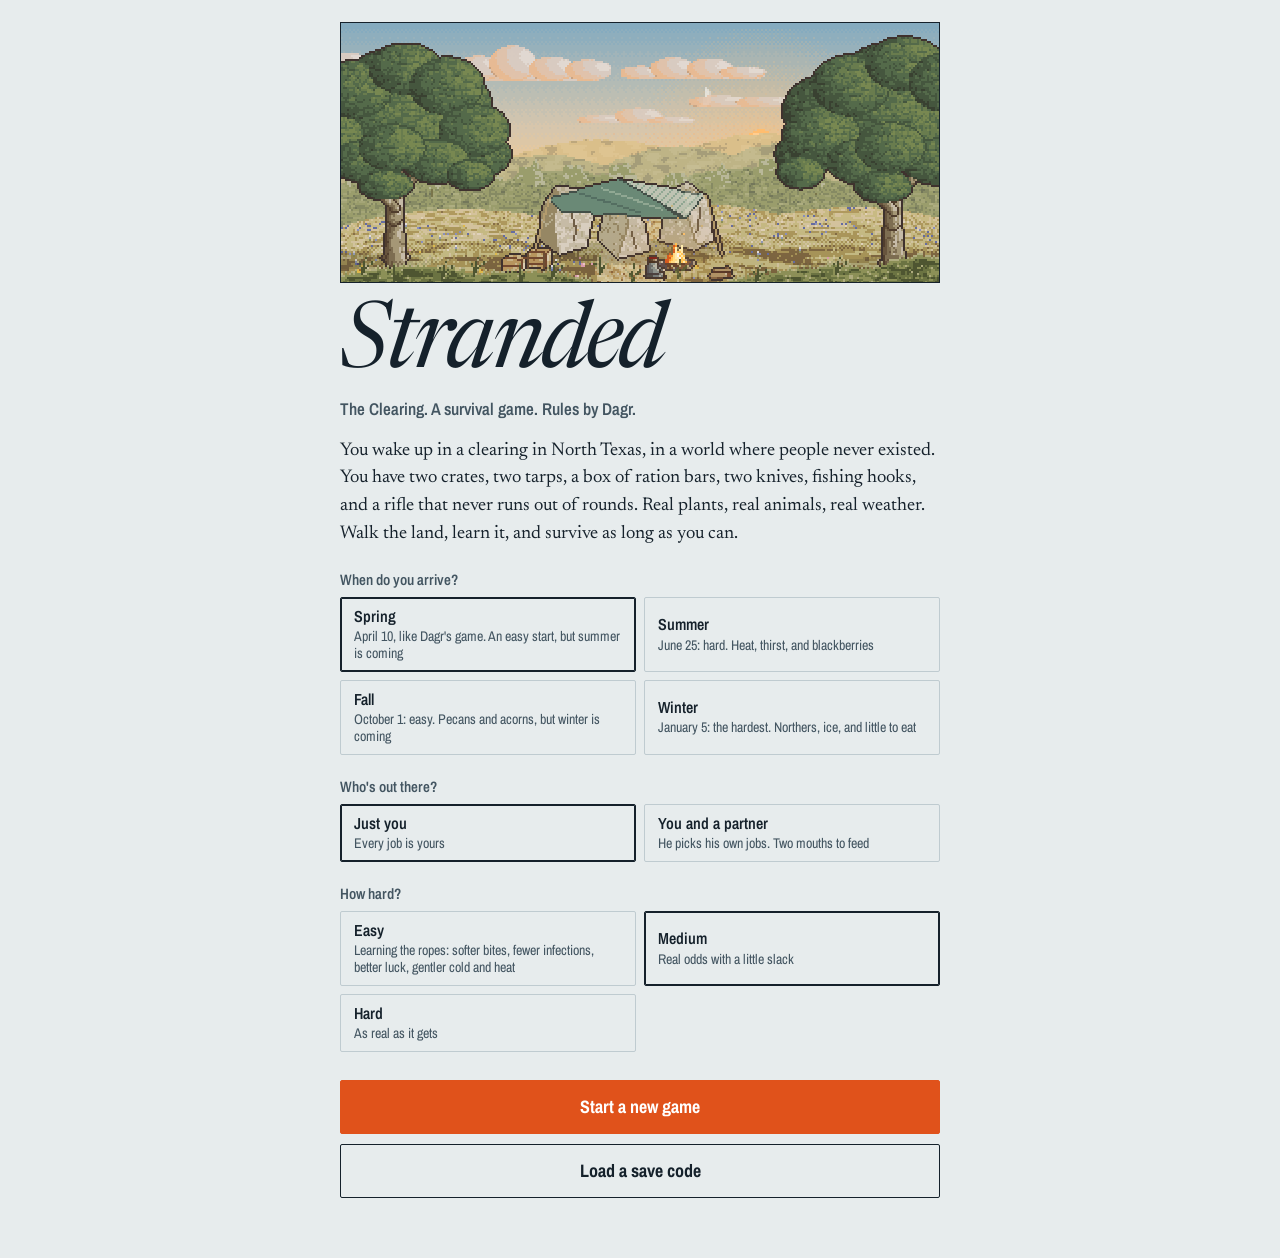
==== commit f60d8743: "Stranded: the partner is a helper who picks his own jobs In the two-person game the partner now work" ====
--- a/the-clearing-stranded/index.html
+++ b/the-clearing-stranded/index.html
@@ -108,6 +108,12 @@
 .stage[data-view="scene"] .mapwrap{display:none}
 .stage[data-view="map"] #scene{display:none}
 .stage-bar{display:flex;align-items:center;gap:12px;padding:9px 0 0}
+.mateline{display:block;width:100%;text-align:left;margin:5px 0 0;padding:6px 9px;font-size:14.5px;line-height:1.35;color:var(--ink-2);background:var(--paper-2);border:1px solid var(--rule);border-radius:2px}
+.mateline b{color:var(--ink);font-weight:700}
+.matenews{margin-top:14px;border-top:1px solid var(--rule);padding-top:10px;font-size:15px}
+.matenews .mh{font-weight:700;color:var(--ink);margin-bottom:2px}
+.matenews p{padding:2px 0}
+.sheet .quote{font-family:var(--font-text);font-size:17px;line-height:1.45;margin:8px 0;padding-left:12px;border-left:3px solid var(--blaze)}
 .stage-bar h2{font-family:var(--font-text);font-weight:500;font-size:26px;line-height:1.1;letter-spacing:-.01em;flex:1;min-width:0}
 .viewseg{display:flex;border:1.5px solid var(--ink);border-radius:2px;flex:none}
 .viewseg button{padding:5px 13px;font-size:15px;font-weight:600;color:var(--ink-2)}
@@ -136,6 +142,9 @@
 .wtag.on{opacity:1;transform:none}
 .wsay{position:absolute;left:8px;right:8px;bottom:8px;background:var(--sheet);color:var(--ink);font-size:15px;line-height:1.35;padding:8px 11px;border:2px solid var(--ink);box-shadow:0 0 0 2px var(--sheet);opacity:0;transition:opacity .2s;pointer-events:none}
 .wsay.on{opacity:1}
+.wbub{position:absolute;left:0;top:0;transform:translate(-50%,-100%);max-width:min(240px,70%);background:var(--sheet);color:var(--ink);font-size:14px;line-height:1.3;padding:6px 10px;border:2px solid var(--ink);border-radius:12px;box-shadow:0 2px 0 rgba(0,0,0,.25);opacity:0;transition:opacity .25s;pointer-events:none;z-index:3;text-align:center}
+.wbub::after{content:"";position:absolute;left:50%;bottom:-8px;margin-left:-6px;border:6px solid transparent;border-top-color:var(--ink);border-bottom:0}
+.wbub.on{opacity:1}
 .wquest{position:absolute;left:8px;right:70px;top:8px;background:color-mix(in srgb,var(--sheet) 88%,transparent);color:var(--ink);border:2px solid var(--ink);border-left:5px solid var(--blaze);font-size:13.5px;line-height:1.25;padding:5px 8px;max-height:3.3em;overflow:hidden;opacity:0;transition:opacity .25s;pointer-events:none}
 .wquest.on{opacity:1}
 .wm-l button.hint .nm{color:var(--blaze-text);font-weight:700}
@@ -1379,7 +1388,7 @@
   return p;
 }
 E.perf = perf;
-function yieldM(s){ return perf(s) * (s.P > 1 ? 1.8 : 1) * LV(s).yield * (ACTSK ? perk(s, ACTSK) : 1); }
+function yieldM(s){ return MATE ? LV(s).yield * MATE_YIELD : perf(s) * LV(s).yield * (ACTSK ? perk(s, ACTSK) : 1); }
 
 /* ---------- skills: points for doing things, levels for points ---------- */
 function lvl(s, k){ const p = (s.xp && s.xp.pts[k]) || 0; let L = 1; for (let i = 1; i < D.SKILL_LEVELS.length; i++) if (p >= D.SKILL_LEVELS[i]) L = i + 1; return L; }
@@ -1392,6 +1401,7 @@
 function skillFor(id){ for (const [re, k] of SKILL_OF) if (re.test(id)) return k; return null; }
 // n points in skill k for doing job key. The same job again and again in one day stops teaching you anything.
 function skillUp(s, R, k, n, key){
+  if (MATE) return;   // the partner's work doesn't teach you anything
   if (!k || !D.SKILLS[k] || !(n > 0)) return;
   const d = dayIdx(s.t); if (!s.xp.today || s.xp.today.d !== d) s.xp.today = {d, c: {}};
   const c = s.xp.today.c[key] = (s.xp.today.c[key] || 0) + 1;
@@ -1408,7 +1418,7 @@
 }
 function dmgM(s){ return LV(s).dmg; }
 function hurt(s, amt, cause){
-  if (s.dead || amt <= 0) return;
+  if (s.dead || amt <= 0 || MATE) return;
   s.body.hp -= amt;
   for (const k in s.dmg) s.dmg[k] *= 0.97;
   s.dmg[cause] = (s.dmg[cause] || 0) + amt;
@@ -1595,6 +1605,7 @@
 
 /* ---------- the clock: everything that happens while time passes ---------- */
 function pass(s, hours, work, R, ctx){
+  if (MATE) return;   // the partner's own job: his time is his, and nothing here happens to you
   ctx = ctx || {};
   let left = hours;
   while (left > 1e-6 && !s.dead){
@@ -1607,6 +1618,7 @@
     stepCamp(s, dt);
     stepNight(s, dt);
     spoilCheck(s);
+    if (s.mate) mateStep(s);
   }
 }
 
@@ -1663,7 +1675,7 @@
   const pn = p => 1 - Math.pow(1 - clamp(p, 0, 0.99), k);
   const m = monthNow(s);
   if (s.trap.set && s.world.flood <= 0 && s.trap.catch.length < 8){
-    let p = (s.trap.bait ? 0.75 : 0.5) * dens(s, 'riverfish') * Math.sqrt(aware(s, 'riverfish')) * LV(s).catch * (s.P > 1 ? 1.6 : 1);
+    let p = (s.trap.bait ? 0.75 : 0.5) * dens(s, 'riverfish') * Math.sqrt(aware(s, 'riverfish')) * LV(s).catch;
     if ([11, 0, 1].indexOf(m) >= 0) p *= 0.45;
     if (chance(s, pn(p))) trapCatch(s);
   }
@@ -1852,6 +1864,7 @@
   }
   if ([10, 11, 0, 1, 2, 3].indexOf(st.m) >= 0 && chance(s, 0.3)){ s.world.bison = ri(s, 2, 5); s.world.bisonId = 1; }
   if ([9, 10, 11, 0, 1, 2].indexOf(st.m) >= 0 && chance(s, 0.15)){ s.world.pigeons = ri(s, 1, 2); s.world.pigeonId = 1; }
+  if (duo){ s.mate = newMate(); mateStep(s); s.mate.news = []; }   // his first plan is in the morning's story instead
   return s;
 };
 
@@ -1863,13 +1876,13 @@
     'Dagr\'s rules: real-world physics, and survive as long as you can.',
     'Your kit: two wooden crates, two 5-by-5-meter tarps, ' + s.gear.bars + ' ration bars (about 150 Calories each; 15 a day just keeps a person even), two boning knives, a rifle that never runs out (each hunt gives you three shots), and a little fishing kit: line and 8 hooks.',
     'Water is the first problem. The river is a short walk south of the boulders, but untreated water is a gamble.'
-  ];
+  ].concat(s.mate && s.mate.job ? ['Your partner has ideas of his own and works on his own: "' + s.mate.job.say + '" You can follow along and watch, or get on with your own work.'] : []);
 };
 
 /* ---------- results ---------- */
 function snapshot(s){ return {hp: s.body.hp, hyd: s.body.hyd, food: foodPct(s), en: s.body.en, t: s.t}; }
-function newR(title, icon){ return {title, icon, lines: [], gains: [], notes: [], ach: [], quests: [], opened: [], skills: [], catches: [], delta: null}; }
-function errR(text){ return {err: true, title: 'Not yet', icon: '✋', lines: [text], gains: [], notes: [], ach: [], quests: [], opened: [], skills: [], catches: []}; }
+function newR(title, icon){ return {title, icon, lines: [], gains: [], notes: [], ach: [], quests: [], opened: [], skills: [], catches: [], mate: [], delta: null}; }
+function errR(text){ return {err: true, title: 'Not yet', icon: '✋', lines: [text], gains: [], notes: [], ach: [], quests: [], opened: [], skills: [], catches: [], mate: []}; }
 // what you've done, counted, so quests can ask "have you speared a fish?"
 function did(s, k, n){ s.did[k] = (s.did[k] || 0) + (n || 1); }
 function begin(s){ s.flags.soaked = false; }
@@ -1888,6 +1901,7 @@
 }
 function finish(s, R, snap){
   if (s.msgs.length){ R.lines = R.lines.concat(s.msgs); s.msgs = []; }
+  R.mate = mateNews(s);
   if (s.pendingNotes.length){ for (const k of s.pendingNotes) if (R.notes.indexOf(k) < 0) R.notes.push(k); s.pendingNotes = []; }
   if (s.pendingAch.length){ for (const k of s.pendingAch) if (R.ach.indexOf(k) < 0) R.ach.push(k); s.pendingAch = []; }
   if (!s.dead){ checkAch(s, R); checkQuests(s, R); }
@@ -2101,14 +2115,15 @@
 function gatherWood(s, R, key, lo, hi, text){
   pass(s, 1, 'moderate', R); if (s.dead) return;
   if (s.stock[key] < 1){
-    add(s, R, 'wood', s.P > 1 ? 2 : 1);
-    R.lines.push('Everything close by is picked clean. You range far out and come back with ' + (s.P > 1 ? 'two armloads.' : 'a single armload.'));
+    add(s, R, 'wood', 1);
+    R.lines.push('Everything close by is picked clean. You range far out and come back with a single armload.');
     return;
   }
   const n = Math.min(Math.floor(s.stock[key]), Math.max(1, Math.round(rr(s, lo, hi) * yieldM(s))));
   s.stock[key] -= n; add(s, R, 'wood', n); R.lines.push(text);
 }
 function ivyCheck(s, R, p){
+  if (MATE) return;
   if (s.cond.rash <= 0 && chance(s, p * LV(s).ivy)){
     s.cond.rash = rr(s, 96, 168); unlock(s, 'ivy', R);
     R.lines.push('Later your forearms start to itch and blister. Some of those vines were poison ivy. It will take about a week to clear up.');
@@ -2122,7 +2137,6 @@
   if (!s.tools.woodstore){ if (rainNow(s, s.t)) p *= 0.7; else if (rainedEarlierToday(s)) p *= 0.85; }
   if (bowstring(s) === 'cord') p *= 0.9;
   p *= skm() * (1 + 0.03 * (lvl(s, 'fire') - 1));
-  if (s.P > 1) p = 1 - (1 - p) * (1 - p * 0.5);
   return clamp(p, 0.05, 0.95);
 }
 E.fireChance = fireChance;
@@ -2427,7 +2441,7 @@
   sub: s => 'About ' + lb(s.crops.mulberry.ripe) + ' of ripe fruit up in the tree. Much faster than picking.',
   run(s, R){
     pass(s, 1, 'light', R); if (s.dead) return;
-    const c = s.crops.mulberry, kg = Math.min(c.ripe * 0.75, 12 * perf(s) * (s.P > 1 ? 1.3 : 1));
+    const c = s.crops.mulberry, kg = Math.min(c.ripe * 0.75, 12 * perf(s));
     c.ripe -= kg; addFood(s, R, 'mulberry', kg);
     R.lines.push('You spread the tarp under the tree and shake the limbs. Mulberries rain down by the hundreds. They spoil in about a day, so eat up or dry them.');
   }});
@@ -2505,7 +2519,7 @@
     pass(s, 1.5, 'moderate', R, {wading: true}); if (s.dead) return;
     const m = monthNow(s), h = hourOf(s.t);
     const warmMid = m >= 4 && m <= 8 && h > 11 && h < 17;
-    const base = (0.11 + 0.01 * Math.min(10, s.skill.spear)) * perk(s, 'fishing') * perf(s) * Math.sqrt(dens(s, 'pondfish')) * aware(s, 'pondfish') * (s.P > 1 ? 1.5 : 1) * LV(s).catch * ([11, 0, 1].indexOf(m) >= 0 ? 0.6 : 1) * (s.world.dry > 20 ? 1.3 : 1) * skm();
+    const base = (0.11 + 0.01 * Math.min(10, s.skill.spear)) * perk(s, 'fishing') * perf(s) * Math.sqrt(dens(s, 'pondfish')) * aware(s, 'pondfish') * LV(s).catch * ([11, 0, 1].indexOf(m) >= 0 ? 0.6 : 1) * (s.world.dry > 20 ? 1.3 : 1) * skm();
     s.skill.spear++;
     const got = [];
     for (let i = 0; i < 6; i++){
@@ -2528,7 +2542,7 @@
   sub: () => 'Follow their deep calls along the bank in the dark.',
   run(s, R){
     pass(s, 1.5, 'light', R, {wading: true}); if (s.dead) return;
-    const p = 0.33 * perf(s) * Math.sqrt(dens(s, 'frog')) * aware(s, 'frog') * (s.P > 1 ? 1.5 : 1) * skm();
+    const p = 0.33 * perf(s) * Math.sqrt(dens(s, 'frog')) * aware(s, 'frog') * skm();
     let n = 0;
     for (let i = 0; i < 8; i++) if (chance(s, clamp(p, 0, 0.7)) && harvest(s, 'frog')) n++;
     if (n){ addFood(s, R, 'frog', n * rr(s, 0.08, 0.14)); R.lines.push('Following the jug-o-rum calls, you creep along the bank and gig ' + n + ' bullfrog' + (n > 1 ? 's' : '') + '.'); }
@@ -2576,7 +2590,7 @@
   for (const f of D.FORAGE[loc]){
     if (!inWin(doy, f.from, f.to)) continue;
     if (f.chance){ if (chance(s, f.chance)){ addFood(s, R, f.food, rr(s, f.kg[0], f.kg[1])); if (f.text) extra.push(f.text); got++; } continue; }
-    if (f.water){ const L = f.rate * hours * rr(s, 0.7, 1.2); s.body.hyd = Math.min(100, s.body.hyd + L / HYD_L * 100); if (f.g) unlock(s, f.g, R); extra.push(f.text); continue; }
+    if (f.water){ if (MATE) continue; const L = f.rate * hours * rr(s, 0.7, 1.2); s.body.hyd = Math.min(100, s.body.hyd + L / HYD_L * 100); if (f.g) unlock(s, f.g, R); extra.push(f.text); continue; }
     let kg = f.rate * hours * ym * rr(s, 0.7, 1.25);
     if (f.crop){ const c = s.crops[f.crop]; kg = Math.min(kg, c.ripe * 0.8); c.ripe = Math.max(0, c.ripe - kg); }
     if (kg >= 0.05){ addFood(s, R, f.food, kg); got++; }
@@ -2686,7 +2700,7 @@
   const tf = twilight(s) ? 1.6 : (h > 11 && h < 15 ? 0.6 : 1);
   const scare = (s.world.scare[loc] || 0) > s.t ? 0.35 : 1;
   const wet = rainNow(s, s.t) ? 0.75 : 1;
-  const base = tf * scare * wet * Math.sqrt(perf(s)) * (s.P > 1 ? 1.35 : 1) * LV(s).hunt * perk(s, 'tracking');
+  const base = tf * scare * wet * Math.sqrt(perf(s)) * LV(s).hunt * perk(s, 'tracking');
   const list = D.HUNT[loc].slice();
   if (s.world.pigeons > 0 && loc !== 'prairie') list.unshift(['pigeon', 0.7]);
   for (const [sp, p0] of list){
@@ -2971,7 +2985,7 @@
 /* ---------- crafting ---------- */
 const RMAP = {}; D.RECIPES.forEach(r => { RMAP[r.id] = r; });
 function matName(k){ if (k === 'tarp') return 'tarp'; return ((D.MATS[k] || D.GEAR[k] || {}).name || k).toLowerCase(); }
-function recBaseTotal(s, r){ return r2(r.hours * (s.P > 1 ? 0.6 : 1)); }
+function recBaseTotal(s, r){ return r2(r.hours); }
 function benchApplies(s, r){ return !!s.tools.workbench && s.loc === 'camp' && r.special !== 'firepot' && r.special !== 'leach'; }
 const recSkill = r => r.group === 'Shelter' || r.group === 'Camp' ? 'building' : 'crafting';
 function recTotal(s, r){ return r2(recBaseTotal(s, r) * (benchApplies(s, r) ? 0.8 : 1) * Math.max(0.75, 1 - 0.03 * (lvl(s, recSkill(r)) - 1))); }
@@ -3079,7 +3093,7 @@
   }
   if (r.special === 'leach'){
     const lots = s.food.filter(f => f.key === 'acornraw');
-    let kg = 0; const cap = 1.5 * (s.P > 1 ? 1.8 : 1);
+    let kg = 0; const cap = 1.5;
     for (const f of lots){
       const take = Math.min(f.kg, cap - kg); if (take <= 0) break;
       const fr = take / f.kg; kg += take;
@@ -3386,6 +3400,9 @@
   if (s.shelter >= 1 && (!s.found.spring || !s.found.trail)) goal('Nobody has ever mapped these woods. Explore deeper in the Oak Woods and see what\'s out there.', {go: 'oak', act: 'explore_oak'});
   if (s.shelter >= 1 && !s.found.osage) goal('The Creek Bottom runs on for miles. Explore downstream.', {go: 'creek', act: 'explore_creek'});
   if (isEvening(s) && s.loc === 'camp' && !isDark(s)) goal('The light is going, and nothing is worth a long walk now. Rest at camp until dark.', {act: 'rest'});
+  // what the partner is already out getting, you needn't (unless it's all there is to do)
+  const M = s.mate && s.mate.job, busy = M && M.at !== 'camp' && s.t < M.t2 ? (M.k === 'wood' ? /^wood[A-Z]$/ : M.k === 'water' ? /^fill_/ : null) : null;
+  if (busy){ const F = G.filter(g => !(g.act && busy.test(g.act))); if (F.length) return F; }
   return G;
 }
 // A piece of advice: what to do and why (text), and when a step brings its own words, how (how).
@@ -3727,6 +3744,8 @@
     if (s.xp.today != null && !(object(s.xp.today) && num(s.xp.today.d) && object(s.xp.today.c))) s.xp.today = null;
     if (!object(s.catch) || Object.keys(s.catch).some(k => !(D.FISH[k] || D.GAME[k]) || !object(s.catch[k]) || !num(s.catch[k].n) || !num(s.catch[k].kg) || !num(s.catch[k].d))) s.catch = {};
     if (s.pending && s.pending.type === 'hunt' && !(Number.isInteger(s.pending.n) && s.pending.n >= 1 && s.pending.n <= 12)) s.pending.n = 1;
+    // the partner: saves from before he picked his own jobs get him fresh, and so does anything broken
+    if (s.P > 1){ if (!mateOK(s.mate)) s.mate = newMate(); } else delete s.mate;
     if (s.opt.diff === 'real') s.opt.diff = 'hard';   // the old "Real" level is today's Hard
     if (!D.LEVELS[s.opt.diff]) s.opt.diff = 'medium';
     return s;
@@ -3737,6 +3756,193 @@
   return Object.keys(D.SKILLS).map(k => { const L = lvl(s, k), p = (s.xp && s.xp.pts[k]) || 0, next = D.SKILL_LEVELS[L] == null ? null : D.SKILL_LEVELS[L], from = D.SKILL_LEVELS[L - 1];
     return {k, name: D.SKILLS[k].name, icon: D.SKILLS[k].icon, lvl: L, title: D.SKILL_TITLES[L - 1], pts: p, from, next, frac: next == null ? 1 : (p - from) / (next - from)}; });
 };
+/* ---------- the partner: a helper with a mind of his own ----------
+   In the two-person game the partner picks his own jobs from what camp needs, says so, and goes. His day runs on the
+   game clock: so long on the trail, so long at the job, so long back. Whatever you're doing, the game knows where he
+   is. What he brings back lands in camp when he gets back. He works at a steady pace, by day, and sleeps at camp; he
+   eats and drinks when you do. (His jobs are the same jobs you do, worked out with MATE on: no time passes for you.) */
+let MATE = false;
+// one person alone, carrying what one person can carry, with a long walk each way: about this much of what you'd get
+const MATE_YIELD = 0.6;
+const newMate = () => ({job: null, news: [], lastK: null, n: 0});
+function mateOK(M){
+  const o = x => !!x && typeof x === 'object' && !Array.isArray(x), num = x => typeof x === 'number' && Number.isFinite(x);
+  if (!o(M) || !Array.isArray(M.news) || M.news.some(e => !o(e) || typeof e.text !== 'string')) return false;
+  if (M.job == null) return true;
+  const j = M.job;
+  return o(j) && typeof j.k === 'string' && typeof j.say === 'string' && Object.prototype.hasOwnProperty.call(D.LOCS, j.at) && ['t0', 't1', 't2', 't3'].every(k => num(j[k])) && j.t0 <= j.t1 && j.t1 <= j.t2 && j.t2 <= j.t3 &&
+    (j.act == null || Object.prototype.hasOwnProperty.call(AMAP, j.act)) && (j.id == null || Object.prototype.hasOwnProperty.call(RMAP, j.id));
+}
+const placeTo = k => k === 'camp' ? 'camp' : 'the ' + D.LOCS[k].name.replace(/^The /, '');
+function mateMins(a, b){ if (a === b) return 0; const A = D.LOCS[a], B = D.LOCS[b]; return Math.max(10, Math.round(Math.hypot(A.x - B.x, A.y - B.y) * 0.28 / 5) * 5); }
+// the nearest water, though clean water is worth a longer walk
+function mateWater(s){
+  const L = [{act: 'fill_river', at: 'river'}, {act: 'fill_pond', at: 'pond'}];
+  if (s.tools.seep) L.push({act: 'fill_seep', at: 'river', clean: 0.5});
+  if (s.found.spring) L.push({act: 'fill_spring', at: 'spring', clean: 1});
+  const cost = o => mateMins('camp', o.at) - (o.clean || 0) * 30;
+  return L.sort((a, b) => cost(a) - cost(b))[0];
+}
+// where to go for firewood: the nearest stand with some left
+function mateWood(s){
+  const L = [{act: 'woodO', at: 'oak', key: 'woodO'}, {act: 'woodC', at: 'cedar', key: 'woodC'}, {act: 'woodK', at: 'creek', key: 'woodK'}].filter(o => s.stock[o.key] >= 3);
+  return L.sort((a, b) => mateMins('camp', a.at) - mateMins('camp', b.at))[0] || {act: 'woodO', at: 'oak'};
+}
+// a material the next thing to build is short of, and where he can get it
+const MATE_MAT = {poles: ['poles', 'cedar'], bark: ['bark', 'cedar'], grass: ['grass', 'prairie'], stones: ['stones', 'prairie'], clay: ['clay', 'river'], cane: ['cane', 'river'], vines: ['vines', 'cedar'], yucca: ['yucca', 'prairie'], cord: ['yucca', 'prairie'], fiber: ['yucca', 'prairie'], grubs: ['grubs', 'cedar']};
+function mateNeed(s){
+  const ids = [];
+  if (s.pin) ids.push(s.pin);
+  const next = D.RECIPES.find(r => r.shelter === s.shelter + 1); if (next) ids.push(next.id);
+  for (const id of ids){
+    const r = RMAP[id]; if (!r || !r.need || s.proj[id] || recipeBuilt(s, id)) continue;
+    for (const m in r.need){
+      const M = MATE_MAT[m]; if (!M || (s.inv[m] || 0) >= r.need[m]) continue;
+      if ((m === 'cord' || m === 'fiber') && (s.inv.yucca || 0) + (s.inv.fiber || 0) >= 2) continue;   // he brings the leaves; you make the cord
+      const a = AMAP[M[0]]; if (a.can && a.can(Object.assign({}, s, {loc: M[1]})) !== true) continue;
+      return {m, act: M[0], at: M[1], r};
+    }
+  }
+  return null;
+}
+function mateJobs(s){
+  const L = [], cap = capacity(s), water = s.water.clean + s.water.raw, wood = s.inv.wood, cold = [10, 11, 0, 1, 2].indexOf(monthNow(s)) >= 0;
+  const kcal = wildKcal(s) + s.gear.bars * D.BAR_KCAL, hungry = clamp(1 - kcal / (2200 * s.P) / 8, 0, 1);
+  const job = (k, at, act, score, say, more) => L.push(Object.assign({k, at, act, score, say}, more || {}));
+  if (cap >= 2 && water < cap * 0.6){ const w = mateWater(s); job('water', w.at, w.act, 30 + 50 * (1 - water / cap), 'We\'re low on water. I\'m taking the bags to ' + placeTo(w.at) + '.'); }
+  if (s.water.raw >= 1 && s.fire.st === 'lit' && (s.tools.pot || (s.tools.bowl && s.inv.stones >= 4)) && s.water.clean < 3 * s.P) job('boil', 'camp', 'boil', 55, 'I\'ll boil the river water so it\'s safe to drink.');
+  if (s.fire.st === 'lit' && s.fire.fuel < 3 && wood >= 1) job('fire', 'camp', 'addwood', 50, 'The fire\'s getting low. I\'ll feed it.');
+  if (wood < 8){ const w = mateWood(s); job('wood', w.at, w.act, 22 + 40 * (1 - wood / 8) + (cold ? 10 : 0), 'We need firewood. I\'m heading to ' + placeTo(w.at) + '.', {reps: 2}); }
+  for (const id in s.proj){ const r = RMAP[id], pj = s.proj[id]; if (r && r.session && pj.total - pj.done > 0.01) job('build', 'camp', null, 36 + (s.pin === id ? 10 : 0), 'I\'ll keep working on the ' + r.name.toLowerCase() + '.', {id, hours: Math.min(2, r2(pj.total - pj.done))}); }
+  const need = mateNeed(s);
+  if (need) job('mats', need.at, need.act, 30, 'The ' + need.r.name.toLowerCase() + ' needs ' + (D.MATS[need.m] ? D.MATS[need.m].name.toLowerCase() : need.m) + '. I\'ll get some at ' + placeTo(need.at) + '.');
+  if (s.snare.set && s.t - (s.snare.at || 0) > 16) job('snares', s.snare.loc, 'snarecheck', 34 + 20 * hungry, 'I\'ll check the snares on ' + placeTo(s.snare.loc) + '.');
+  if (s.trap.set && s.t - (s.trap.at || 0) > 14) job('trap', 'river', 'trapcheck', 32 + 20 * hungry, 'I\'ll check the fish trap at the river.');
+  if (ripeList(s).length) job('food', 'berry', 'pick', 22 + 34 * hungry, 'Berries are ripe. I\'m going to pick some.', {reps: 2});
+  if (s.crops.pecan.ripe > 0.3) job('food', 'creek', 'pecans', 24 + 34 * hungry, 'Pecans are falling. I\'ll gather some at the creek.');
+  const fp = ['oak', 'prairie', 'creek'].map(k => ({k, n: forageNames(s, k).length})).filter(o => o.n).sort((a, b) => b.n - a.n)[0];
+  if (fp) job('food', fp.k, 'forage_' + fp.k, 16 + 34 * hungry + 3 * fp.n, 'I\'m going to look for food in ' + placeTo(fp.k) + '.');
+  job('food', 'pond', 'cattail_pond', 12 + 30 * hungry, 'I\'ll dig cattail roots at the pond. Not exciting, but it\'s food.');
+  if (s.gear.hooks >= 2){ const at = mateMins('camp', 'pond') <= mateMins('camp', 'river') ? 'pond' : 'river'; job('fish', at, 'fish_' + at, 18 + 34 * hungry, 'I\'m going fishing at ' + placeTo(at) + '.', {reps: 2}); }
+  return L;
+}
+// his next job, starting at t0: the most needed one he can finish and get back from before dark; at night, sleep
+function mateChoose(s, t0){
+  const M = s.mate, m = monthNow(s), rise = D.SUNRISE[m], set = D.SUNSET[m], h = hourOf(t0);
+  const at = (k, act, say, hours, more) => Object.assign({k, act, at: 'camp', say, t0, t1: t0, t2: t0 + hours, t3: t0 + hours}, more || {});
+  let j = null;
+  if (h >= set + 1 || h < rise){
+    const di = Math.floor(t0 / 24), wake = (h < rise ? di : di + 1) * 24 + rise + 0.25;
+    j = at('sleep', null, 'I\'m turning in. Night.', Math.max(0.25, wake - t0));
+  } else {
+    const L = mateJobs(s).map(o => Object.assign(o, {score: o.score + rr(s, 0, 10) - (o.k === M.lastK ? 10 : 0)})).sort((a, b) => b.score - a.score);
+    for (const o of L){
+      const a = o.act ? AMAP[o.act] : null, work = r2(o.k === 'build' ? o.hours : (actHours(s, a) || 0.5) * (o.reps || 1) + (o.k === 'water' ? 0.25 : 0));
+      const go = mateMins('camp', o.at) / 60, end = t0 + go * 2 + work;
+      if (o.at !== 'camp' && end > Math.floor(t0 / 24) * 24 + set - 0.2) continue;   // he wouldn't be back before dark
+      if (o.at === 'camp' && h >= set - 0.5 && o.k !== 'fire' && o.k !== 'boil') continue;
+      j = Object.assign({k: o.k, act: o.act || null, at: o.at, say: o.say, reps: o.reps || 1, t0, t1: t0 + go, t2: t0 + go + work, t3: end}, o.id ? {id: o.id} : {});
+      break;
+    }
+    if (!j){
+      const evening = h >= set - 1;
+      if (evening && s.fire.st === 'lit' && s.inv.wood >= 2 && s.fire.fuel < 11) j = at('fire', 'stock', 'I\'ll stock the fire for the night.', 0.25);
+      else j = at('rest', null, evening ? 'I\'ll sit by the fire a while.' : 'Nothing pressing. I\'ll rest by the fire a bit.', evening ? 0.5 : 1);
+    }
+  }
+  j.t0 = r2(j.t0); j.t1 = r2(j.t1); j.t2 = r2(j.t2); j.t3 = r2(j.t3);
+  M.job = j; M.lastK = j.k; M.n++;
+  const quiet = j.k === 'rest' && M.news.length && M.news[M.news.length - 1].k === 'rest';
+  if (!quiet) mateSay(s, {t: t0, k: j.k === 'rest' ? 'rest' : 'go', say: j.say, text: 'Your partner: "' + j.say + (j.at !== 'camp' ? ' Back around ' + clock(hourOf(j.t3)) + '.' : '') + '"'});
+}
+function mateSay(s, e){ const N = s.mate.news; N.push(e); if (N.length > 8) N.splice(0, N.length - 8); }
+// a job's work, done as the game's own job would be: in his place, at his pace, with nothing happening to you
+function mateRun(s, id, reps, place){
+  const a = AMAP[id], R = newR(a.name, a.icon), keep = {SK, PLAY, ACTSK, loc: s.loc};
+  MATE = true; SK = 0.5; PLAY = null; ACTSK = null; s.loc = place;
+  try {
+    for (let i = 0; i < reps; i++){ if (a.show && !a.show(s)) break; if (a.can && a.can(s) !== true) break; a.run(s, R); }
+  } catch (e){ if (typeof console !== 'undefined') console.error(e); }
+  finally { MATE = false; SK = keep.SK; PLAY = keep.PLAY; ACTSK = keep.ACTSK; s.loc = keep.loc; }
+  return R;
+}
+function mateBuild(s, j){
+  const r = RMAP[j.id], pj = s.proj[j.id], R = newR(r ? r.name : '', r ? r.icon : '');
+  if (!r || !pj) return R;
+  const h = Math.min(j.t2 - j.t1, pj.total - pj.done); pj.done = r2(pj.done + h);
+  if (pj.done >= pj.total - 0.01){ delete s.proj[j.id]; MATE = true; try { complete(s, R, r); } finally { MATE = false; } R.built = true; }
+  else R.pct = Math.round(pj.done / pj.total * 100);
+  return R;
+}
+// what he got done, in plain words
+function mateTell(s, j, R, b){
+  const bits = [];
+  const dw = s.inv.wood - b.inv.wood; if (dw > 0) bits.push(dw + (dw === 1 ? ' armload' : ' armloads') + ' of firewood');
+  for (const k in s.inv){ if (k === 'wood') continue; const d = s.inv[k] - (b.inv[k] || 0); if (d > 0 && D.MATS[k]) bits.push(d + ' ' + D.MATS[k].name.toLowerCase()); }
+  const foods = {}; for (const g of R.gains) if (g.food){ foods[g.food] = (foods[g.food] || 0) + g.kg; }
+  for (const k in foods) bits.push(lb(foods[k]) + ' of ' + D.FOODS[k].name.toLowerCase());
+  const dr = r2(s.water.raw - b.raw), dc = r2(s.water.clean - b.clean);
+  if (j.k === 'water' && dr > 0.05) bits.push(dr.toFixed(1) + ' liters of untreated water (boil it before you drink it)');
+  if (j.k === 'water' && dc > 0.05) bits.push(dc.toFixed(1) + ' liters of clean water');
+  const from = placeTo(j.at);
+  if (j.k === 'boil') return dc > 0.05 ? 'Your partner boiled ' + dc.toFixed(1) + ' liters of water. It\'s safe to drink now.' : 'Your partner went to boil water, but it couldn\'t be done.';
+  if (j.k === 'fire') return s.fire.fuel > b.fuel ? 'Your partner fed the fire. About ' + Math.round(s.fire.fuel) + ' hours of fuel now.' : 'Your partner found the fire already dead.';
+  if (j.k === 'build') return R.built ? 'Your partner finished the ' + RMAP[j.id].name.toLowerCase() + '! ' + (R.lines[R.lines.length - 1] || '') : R.pct != null ? 'Your partner worked on the ' + RMAP[j.id].name.toLowerCase() + '. It\'s about ' + R.pct + '% done.' : 'Your partner went to work on a project, but someone already finished it.';
+  if (bits.length) return 'Your partner is back from ' + from + ' with ' + (bits.length > 1 ? bits.slice(0, -1).join(', ') + ' and ' + bits[bits.length - 1] : bits[0]) + '.';
+  const why = R.lines.find(l => /empty|nothing|full|slim|picked clean|not a bite|nibbles|no /i.test(l));
+  return 'Your partner is back from ' + from + ' empty-handed.' + (why ? ' ' + why : '');
+}
+function mateDeliver(s, j){
+  if (j.k === 'sleep' || j.k === 'rest') return;
+  const b = {inv: Object.assign({}, s.inv), raw: s.water.raw, clean: s.water.clean, fuel: s.fire.fuel};
+  const R = j.k === 'build' ? mateBuild(s, j) : j.act ? mateRun(s, j.act, j.reps || 1, j.at) : null;
+  if (!R) return;
+  // a tally of what he does, for the robot players' report (tools/autoplay.mjs --mate)
+  const T = s.mate.tally || (s.mate.tally = {}); T[j.k] = (T[j.k] || 0) + 1; T.kcal = (T.kcal || 0) + R.gains.reduce((a, g) => a + (g.food ? g.kcal : 0), 0);
+  mateSay(s, {t: j.t3, k: 'back', text: mateTell(s, j, R, b)});
+  if (R.ach.length) for (const k of R.ach) if (s.pendingAch.indexOf(k) < 0) s.pendingAch.push(k);
+}
+// the clock has moved: finish what he was doing, and pick what's next
+function mateStep(s){
+  const M = s.mate; if (!M || s.dead || MATE) return;
+  for (let guard = 0; guard < 8; guard++){
+    if (!M.job){ mateChoose(s, s.t); continue; }
+    if (s.t + 1e-6 < M.job.t3) break;
+    const j = M.job; M.job = null;
+    mateDeliver(s, j);
+    const t0 = Math.max(j.t3, s.t - 6);
+    if (j.at !== 'camp' && j.k !== 'sleep'){ M.job = {k: 'rest', act: null, at: 'camp', say: 'Back. I need a drink and a sit-down.', t0: r2(t0), t1: r2(t0), t2: r2(t0 + 1), t3: r2(t0 + 1)}; M.lastK = j.k; continue; }
+    mateChoose(s, t0);   // a long night or a long job of yours: he doesn't fall more than 6 hours behind
+  }
+}
+function mateNews(s){ if (!s.mate || !s.mate.news.length) return []; const N = s.mate.news.map(e => ({k: e.k, text: e.text, say: e.say || ''})); s.mate.news = []; return N; }
+// where he is right now, and what he's doing, for the walk and the screen
+E.mate = function(s, tNow){
+  const M = s.mate; if (!M || !M.job) return null;
+  const j = M.job, t = tNow != null ? Math.max(s.t, tNow) : s.t;
+  let doing, from = null, to = null, frac = 0;
+  if (j.at === 'camp') doing = j.k === 'sleep' ? 'sleep' : j.k === 'rest' ? 'rest' : 'work';
+  else if (t < j.t1){ doing = 'walk'; from = 'camp'; to = j.at; frac = clamp((t - j.t0) / Math.max(0.01, j.t1 - j.t0), 0, 1); }
+  else if (t < j.t2) doing = 'work';
+  else { doing = 'walk'; from = j.at; to = 'camp'; frac = clamp((t - j.t2) / Math.max(0.01, j.t3 - j.t2), 0, 1); }
+  const loc = doing === 'walk' ? (frac < 0.5 ? from : to) : j.at, what = {water: 'for water', wood: 'for firewood', food: 'for food', fish: 'to fish', snares: 'to check the snares', trap: 'to check the fish trap', mats: 'for building things'}[j.k] || '';
+  const back = clock(hourOf(j.t3));
+  const line = doing === 'sleep' ? 'Asleep by the fire.' : doing === 'rest' ? 'Resting at camp.' :
+    doing === 'walk' ? (to === 'camp' ? 'Walking back to camp from ' + placeTo(from) + ', due around ' + back + '.' : 'Walking to ' + placeTo(to) + ' ' + what + '. Back around ' + back + '.') :
+    j.at === 'camp' ? (j.k === 'build' && RMAP[j.id] ? 'Working on the ' + RMAP[j.id].name.toLowerCase() + ' at camp.' : j.k === 'boil' ? 'Boiling water at camp.' : 'Tending the fire at camp.') :
+    'At ' + placeTo(j.at) + ' ' + what + '. Back around ' + back + '.';
+  return {doing, k: j.k, act: j.act, id: j.id || null, at: j.at, from, to, frac, loc, say: j.say, back, line, t0: j.t0};
+};
+// time passing while you walk about (the two-person game's clock runs while you're out in the world)
+E.tick = function(s, mins){
+  if (!s || s.dead || s.pending || !(mins > 0)) return null;
+  begin(s);
+  pass(s, mins / 60, 'light', null);
+  const out = {lines: s.msgs.slice(), mate: mateNews(s), dead: !!s.dead};
+  s.msgs = [];
+  return out;
+};
+
 E.catchLog = function(s){
   const one = (sp, kind, X) => { const c = s.catch[sp]; return {sp, kind, name: X.name ? cap1(X.name) : sp, sci: X.sci || '', fact: X.fact || '', legend: !!X.legend, where: X.where ? Object.keys(X.where) : null, n: c ? c.n : 0, kg: c ? c.kg : 0, day: c ? c.d : 0}; };
   return {fish: Object.keys(D.FISH).map(k => one(k, 'fish', D.FISH[k])), game: Object.keys(D.GAME).filter(k => k !== 'pigeon' && k !== 'raccoon').map(k => one(k, 'game', D.GAME[k]))};
@@ -5828,17 +6034,17 @@
 /* ---------- mounting: the canvas, the pad, and the keys ---------- */
 function wmount(wrap, hooks){
   WV.hooks = hooks || {};
-  wrap.innerHTML = '<div class="world" tabindex="0" role="application" aria-roledescription="map" aria-label="Where you are, seen from above. Walk with the arrow keys or WASD, or tap where you want to go. Tap a thing, or press Z or Enter, to use it."><canvas aria-hidden="true"></canvas><div class="wtag" aria-hidden="true"></div><div class="wquest" aria-live="polite"></div><div class="wsay" aria-live="polite"></div><button type="button" class="wfield">Map</button><div class="wmenu" role="menu" hidden></div></div><div class="wpad"><div class="dpad" role="group" aria-label="Walk"><span></span><button type="button" data-d="up" aria-label="Walk north">▲</button><span></span><button type="button" data-d="left" aria-label="Walk west">◀</button><span class="dc"></span><button type="button" data-d="right" aria-label="Walk east">▶</button><span></span><button type="button" data-d="down" aria-label="Walk south">▼</button><span></span></div><div class="wmid"><b class="wplace"></b><span>A: use what you face</span></div><div class="ab"><button type="button" class="b" data-k="b" aria-label="B: stop">B</button><button type="button" class="a" data-k="a" aria-label="A: use what you face">A</button></div><p class="whint">Walk with the arrow keys or WASD, or click where you want to go. Click a thing, or press Z or Enter, to use it.</p></div>';
+  wrap.innerHTML = '<div class="world" tabindex="0" role="application" aria-roledescription="map" aria-label="Where you are, seen from above. Walk with the arrow keys or WASD, or tap where you want to go. Tap a thing, or press Z or Enter, to use it."><canvas aria-hidden="true"></canvas><div class="wtag" aria-hidden="true"></div><div class="wquest" aria-live="polite"></div><div class="wsay" aria-live="polite"></div><div class="wbub" aria-hidden="true"></div><button type="button" class="wfield">Map</button><div class="wmenu" role="menu" hidden></div></div><div class="wpad"><div class="dpad" role="group" aria-label="Walk"><span></span><button type="button" data-d="up" aria-label="Walk north">▲</button><span></span><button type="button" data-d="left" aria-label="Walk west">◀</button><span class="dc"></span><button type="button" data-d="right" aria-label="Walk east">▶</button><span></span><button type="button" data-d="down" aria-label="Walk south">▼</button><span></span></div><div class="wmid"><b class="wplace"></b><span>A: use what you face</span></div><div class="ab"><button type="button" class="b" data-k="b" aria-label="B: stop">B</button><button type="button" class="a" data-k="a" aria-label="A: use what you face">A</button></div><p class="whint">Walk with the arrow keys or WASD, or click where you want to go. Click a thing, or press Z or Enter, to use it.</p></div>';
   const pad = wrap.querySelector('.wpad'), box = wrap.querySelector('.world');
   WV.box = box; WV.cv = box.querySelector('canvas'); WV.ctx = WV.cv.getContext('2d', {willReadFrequently: !!root.__gb});
-  WV.tag = box.querySelector('.wtag'); WV.say = box.querySelector('.wsay'); WV.menu = box.querySelector('.wmenu'); WV.qline = box.querySelector('.wquest'); WV.pad = pad; WV.Z = null; WV.menuOpen = false;
+  WV.tag = box.querySelector('.wtag'); WV.say = box.querySelector('.wsay'); WV.bub = box.querySelector('.wbub'); WV.menu = box.querySelector('.wmenu'); WV.qline = box.querySelector('.wquest'); WV.pad = pad; WV.Z = null; WV.menuOpen = false;
   lvMount(box);
   if (WV.ro) WV.ro.disconnect(); if (WV.io) WV.io.disconnect();
   if (root.ResizeObserver){ WV.ro = new ResizeObserver(() => { WV.Z = null; wkick(); }); WV.ro.observe(box); }
   if (root.IntersectionObserver){ WV.io = new IntersectionObserver(es => { for (const e of es) WV.vis = e.isIntersecting; wkick(); }); WV.io.observe(box); }
   const onDown = e => {
     box.focus({preventScroll: true});
-    if (LV.shown && LV.S){ e.preventDefault(); const q = lvTile(e.clientX, e.clientY); wtap(q[0], q[1]); return; }
+    if (LV.shown && LV.S){ e.preventDefault(); if (lvMateHit(e.clientX, e.clientY) && wcan() && WV.hooks.mate){ WV.hooks.mate(); return; } const q = lvTile(e.clientX, e.clientY); wtap(q[0], q[1]); return; }
     const Z = WV.Z; if (!Z) return; e.preventDefault();
     const r = WV.cv.getBoundingClientRect(), ax = (e.clientX - r.left) / r.width * Z.W + WV.cam[0], ay = (e.clientY - r.top) / r.height * Z.H + WV.cam[1];
     wtap(Math.floor(ax / WT), Math.floor(ay / WT), ay);
@@ -6010,6 +6216,7 @@
   if (!wcan() || !WV.pos) return;
   const P = WV.pos, s = WV.S;
   if (tx === P.x && ty === P.y && !WV.moving){ wA(); return; }
+  if (wmateHit(tx, ty) && WV.hooks.mate){ WV.hooks.mate(); return; }
   WV.dest = null;
   const sid = wspotAt(tx, ty), exit = WV.map.exits.find(e => Math.abs(e.x - tx) + Math.abs(e.y - ty) <= 1 && (!e.hidden || wfound(s)));
   const ok = (x, y) => wopen(WV.map, x, y, s) && !WV.beasts.some(b => b.x === x && b.y === y);
@@ -6024,6 +6231,52 @@
   if (!path || path.length > 120) return;
   if (!path.length){ if (sid) wuse(tx, ty); return; }
   WV.path = path; WV.auto = !!sid; WV.bump = sid ? {x: tx, y: ty} : (ok(tx, ty) ? null : {x: tx, y: ty}); WV.held = null; wkick();
+}
+/* ---------- the partner, where his own day has taken him ----------
+   The engine keeps his day (E.mate): walking out, at a job, walking back, at camp. Here that becomes a square of
+   ground in the place you're looking at: on the trail between camp and the way out toward his job, at the thing he's
+   working (the river's edge, the oaks), or by the fire. If his day has him somewhere else, he isn't here. */
+const MATE_CAMP = {build: 'work', boil: 'ring', fire: 'ring', rest: 'ring', sleep: 'boulders'};
+function wmateSpot(m, k){
+  const M = WV.map, id = k === 'camp' && m.at === 'camp' ? MATE_CAMP[m.k] || 'ring' : Object.keys(M.spots).find(i => (M.spots[i].acts || []).indexOf(m.act) >= 0);
+  const S = id && M.spots[id], t = S && S.tiles && S.tiles.find(q => wopen(M, q[0], q[1], WV.S));
+  if (t){ const th = S.tiles.find(q => !wopen(M, q[0], q[1], WV.S)), dx = th ? th[0] - t[0] : 0, dy = th ? th[1] - t[1] : 1;
+    return {x: t[0], y: t[1], dir: Math.abs(dx) > Math.abs(dy) ? (dx > 0 ? 'right' : 'left') : (dy < 0 ? 'up' : 'down')}; }
+  return {x: M.hub[0], y: M.hub[1]};
+}
+function wmatePos(){
+  const s = WV.S; if (!s || s.P < 2 || !WV.map || !root.Engine || !root.Engine.mate) return null;
+  const m = root.Engine.mate(s, s.t + (WV.hooks.ahead ? WV.hooks.ahead() : 0)); if (!m) return null;   // (between ticks of the clock, smoothly)
+  const k = WV.map.k;
+  if (m.doing === 'walk'){
+    if (m.from !== k && m.to !== k) return null;
+    const leaving = m.from === k, f = leaving ? m.frac * 2 : m.frac * 2 - 1;
+    if (f < 0 || f > 1) return null;   // out on the trail, between here and there
+    const other = leaving ? m.to : m.from, hop = wnextHop(k, other), ex = WV.map.exits.find(e => e.to === hop);
+    if (!ex) return null;
+    const spot = k === 'camp' ? {x: WV.map.hub[0], y: WV.map.hub[1]} : wmateSpot(m, k), key = k + '|' + spot.x + ',' + spot.y + '|' + ex.x + ',' + ex.y;
+    if (!WV.mpath || WV.mpath.key !== key){ const P = wroute(WV.map, s, spot.x, spot.y, ex.x, ex.y, (x, y) => wopen(WV.map, x, y, s)); WV.mpath = {key, P: P ? [{x: spot.x, y: spot.y}].concat(P) : [{x: spot.x, y: spot.y}, {x: ex.x, y: ex.y}]}; }
+    const P = WV.mpath.P, u = (leaving ? f : 1 - f) * (P.length - 1), i = Math.min(P.length - 2, Math.floor(u)), e = u - i, a = P[i], b = P[i + 1] || a;
+    const dx = (b.x - a.x) * (leaving ? 1 : -1), dy = (b.y - a.y) * (leaving ? 1 : -1);
+    return {x: lerp(a.x, b.x, e), y: lerp(a.y, b.y, e), dir: Math.abs(dx) > Math.abs(dy) ? (dx > 0 ? 'right' : 'left') : (dy > 0 ? 'down' : 'up'), move: null, m};
+  }
+  if (m.loc !== k) return null;
+  const sp = wmateSpot(m, k);
+  let move = m.doing === 'sleep' ? 'sleep' : m.doing === 'rest' ? 'sit' : 'work';
+  if (m.doing === 'work' && m.act) for (const [re, mv] of LV_MOVES) if (re.test(m.act)){ move = mv; break; }
+  if (m.k === 'build') move = 'work';
+  // never on top of you
+  if (WV.pos && Math.round(sp.x) === WV.pos.x && Math.round(sp.y) === WV.pos.y) sp.x += wopen(WV.map, sp.x + 1, sp.y, s) ? 1 : -1;
+  return {x: sp.x, y: sp.y, dir: sp.dir || 'down', move, m};
+}
+// a tap on the partner: ask what he's doing
+function wmateHit(tx, ty){ const p = wmatePos(); if (!p) return false; const dx = tx - p.x, dy = ty - p.y; return Math.abs(dx) <= 1 && dy >= -3 && dy <= 0.5; }   // his feet up to his cap
+// what he says, in a bubble over his head when he's here, or under the picture when he isn't drawn alive
+function wmateSay(text){
+  const p = wmatePos(); if (!p) return false;
+  if (LV.shown && WV.bub){ WV.bub.textContent = text; WV.bub.classList.add('on'); clearTimeout(WV.bubT); WV.bubT = setTimeout(() => WV.bub && WV.bub.classList.remove('on'), 5200); wkick(); }
+  else wsay('Your partner: "' + text + '"');
+  return true;
 }
 function wspotAt(x, y){ if (x < 0 || y < 0 || x >= WW || y >= WH) return null; return WV.map.spotAt[y * WW + x] || null; }
 function wlook(x, y){
@@ -6144,8 +6397,8 @@
   const frame = WV.moving && WV.t > 0.2 && WV.t < 0.8 ? 1 + (WV.steps & 1) : 0;
   const you = wsp('p:' + WV.pos.dir + frame + 'y', [20, 26, 10, 23], g => wPerson(g, WV.pos.dir, frame, 'shirt', true));
   L.push({x: pp.x, y: pp.y, sp: you, sh: [5, 1.6]}); walkers.push([pp.x, pp.y]);
-  if (WV.F.party > 1 && WV.hist.length > 1){ const a = WV.hist[1], b = WV.hist[0], e = WV.moving ? WV.t : 0, x = (lerp(a.x, b.x, e) + 0.5) * WT, y = (lerp(a.y, b.y, e) + 1) * WT - 3;
-    const dir = b.x > a.x ? 'right' : b.x < a.x ? 'left' : b.y > a.y ? 'down' : b.y < a.y ? 'up' : WV.pos.dir, pf = WV.moving && WV.t > 0.2 && WV.t < 0.8 ? 1 + ((WV.steps + 1) & 1) : 0;
+  const mp = WV.F.party > 1 ? wmatePos() : null;
+  if (mp){ const x = (mp.x + 0.5) * WT, y = (mp.y + 1) * WT - 3, dir = mp.dir, pf = mp.m.doing === 'walk' ? 1 + (Math.floor(performance.now() / 260) & 1) : 0;
     L.push({x, y: y - 0.01, sp: wsp('p:' + dir + pf + 'q', [20, 26, 10, 23], g => wPerson(g, dir, pf, 'shirt2', false)), sh: [5, 1.6]}); walkers.push([x, y]); }
   L.sort((a, b) => a.y - b.y);
   for (const d of L) if (d.sh){ const S2 = wshadow(d.sh[0], d.sh[1]); c.drawImage(S2, Math.round(d.x + 2 - S2.width / 2 - cx), Math.round(d.y - S2.height / 2 - cy)); }
@@ -6438,9 +6691,15 @@
   const fe = s.feels != null ? s.feels : (WV.h && WV.h.feels), nearFire = s.loc === 'camp' && F.fire === 'lit';
   LV.hero.state.cold = fe != null && fe < 40 && !nearFire ? clamp((42 - fe) / 20, 0, 1) : 0;
   LV.hero.animate(dt, t, lvFollow(LV.hero, 'pos', hx, hy, WV.pos.dir, dt));
-  const two = F.party > 1 && WV.hist.length > 1; LV.partner.root.visible = two;
-  if (two){ const a = WV.hist[1], b = WV.hist[0]; LV.partner.animate(dt, t, lvFollow(LV.partner, 'ppos', lerp(a.x, b.x, e), lerp(a.y, b.y, e), WV.pos.dir, dt)); LV.partner.state.cold = LV.hero.state.cold; }
-  else LV.ppos = null;
+  const mp = F.party > 1 ? wmatePos() : null, two = !!mp; LV.partner.root.visible = two;
+  if (two){
+    if (LV.pmove !== mp.move){ LV.pmove = mp.move; if (mp.move && LV.partner.MOVES[mp.move] && LV.partner.MOVES[mp.move].hold) LV.partner.hold(mp.move); else { LV.partner.hold(null); LV.pplay = 0; } }
+    if (mp.move && LV.partner.MOVES[mp.move] && !LV.partner.MOVES[mp.move].hold && t > (LV.pplay || 0)){ LV.partner.play(mp.move); LV.pplay = t + 3; }
+    LV.partner.carry(mp.m.doing === 'walk' && mp.m.to === 'camp' && mp.m.k === 'wood' ? 'wood' : null);
+    LV.partner.animate(dt, t, lvFollow(LV.partner, 'ppos', mp.x, mp.y, mp.dir, dt)); LV.partner.state.cold = mp.move === 'sleep' ? 0 : LV.hero.state.cold;
+    if (WV.bub && WV.bub.classList.contains('on')){ const w = LV.partner.root.position.clone(); w.y += 2.1; const q = S.toPaint(w), vv = S.view; WV.bub.style.transform = `translate(${((q[0] - (vv.cx - vv.w / 2)) / vv.w * LV.cssW).toFixed(1)}px, ${((q[1] - (vv.cy - vv.h / 2)) / vv.h * LV.cssH).toFixed(1)}px) translate(-50%, -100%)`; }
+  }
+  else { LV.ppos = null; LV.pmove = undefined; if (WV.bub) WV.bub.classList.remove('on'); }
   // the camp, the things set out, the animals, the life of the place
   LV.camp.root.visible = s.loc === 'camp';
   if (s.loc === 'camp') { lvCamp(); LV.camp.update(t, dt); } else S.glow(0, 0, 0, 0, 0);
@@ -6456,13 +6715,20 @@
   LV.fadeEl.style.opacity = WV.fade > 0 ? WV.fade.toFixed(3) : 0;
   return true;
 }
+// a tap on the partner himself, in the living picture: anywhere from his boots to his cap
+function lvMateHit(cx, cy){
+  if (!LV.partner || !LV.partner.root.visible || !LV.ppos) return false;
+  const S = LV.S, v = S.view, r = LV.cv.getBoundingClientRect(), at = y => { const w = LV.partner.root.position.clone(); w.y = y; const q = S.toPaint(w); return [r.left + (q[0] - (v.cx - v.w / 2)) / v.w * r.width, r.top + (q[1] - (v.cy - v.h / 2)) / v.h * r.height]; };
+  const foot = at(0), head = at(1.85), half = Math.max(16, (foot[1] - head[1]) * 0.32);
+  return cx > foot[0] - half && cx < foot[0] + half && cy > head[1] - 6 && cy < foot[1] + 8;
+}
 // a tap on the living picture, as the square of ground it means: a tap on a tree or a rock means where it stands
 function lvTile(cx, cy){ const [px, py] = LV.S.paintAt(cx, cy), g = LV.S.groundAt(px, py); return [Math.floor(g[0] / 32), Math.floor(g[1] / 32)]; }
 // where a square of ground is on the screen (for the phone test)
 function lvClient(x, y){ const S = LV.S, p = S.toPaint(lvW(x, y)), v = S.view, r = LV.cv.getBoundingClientRect(); return {cx: r.left + (p[0] - (v.cx - v.w / 2)) / v.w * r.width, cy: r.top + (p[1] - (v.cy - v.h / 2)) / v.h * r.height}; }
 
 root.World = {mount: wmount, sync: wsync, gb: wsetgb, walkTo: (x, y) => wtap(x, y), goTo: k => { if (PLACES[k]) wgo(k); }, closeMenu: () => { if (WV.menuOpen) wmenuClose(); }, places: PLACES, map: k => wmap(k), _v: WV,
-  living: () => !!LV.shown, client: (x, y) => LV.shown ? lvClient(x, y) : null, scene: wscene, _lv: LV};
+  living: () => !!LV.shown, client: (x, y) => LV.shown ? lvClient(x, y) : null, scene: wscene, mateSay: wmateSay, matePos: () => { const p = wmatePos(); return p && {x: p.x, y: p.y, move: p.move, doing: p.m.doing}; }, _lv: LV};
 function wsetgb(on){ root.__gb = !!on; WV.Z = null; VIEWS.forEach(v => { if (v.S) v.draw(performance.now()); }); wkick(); }
 
 root.Scene = {show, light, dayRibbon};
@@ -6935,7 +7201,7 @@
 <p class="by">The Clearing. A survival game. Rules by Dagr.</p>
 <p class="lede">You wake up in a clearing in North Texas, in a world where people never existed. You have two crates, two tarps, a box of ration bars, two knives, fishing hooks, and a rifle that never runs out of rounds. Real plants, real animals, real weather. Walk the land, learn it, and survive as long as you can.</p>
 <div class="optset"><p>When do you arrive?</p>${choice('start', Object.keys(D.STARTS).map(k => [k, D.STARTS[k].label, D.STARTS[k].sub]))}</div>
-<div class="optset"><p>Who's out there?</p>${choice('party', [['solo', 'Just you', 'Every job is yours'], ['duo', 'You and a partner', 'Two sets of hands, two mouths to feed']])}</div>
+<div class="optset"><p>Who's out there?</p>${choice('party', [['solo', 'Just you', 'Every job is yours'], ['duo', 'You and a partner', 'He picks his own jobs. Two mouths to feed']])}</div>
 ${opt.party === 'duo' ? `<div class="optset"><p>Ration bars</p>${choice('rations', [['each', '100 each', 'As in Dagr\'s game'], ['shared', '100 to share', 'Harder: half the food']])}</div>` : ''}
 <div class="optset"><p>How hard?</p>${choice('diff', D.LEVEL_ORDER.map(k => [k, D.LEVELS[k].name, D.LEVELS[k].sub]))}</div>
 <div class="startbtns">
@@ -6969,6 +7235,7 @@
 <section class="stage" id="stage" data-view="${view}" aria-label="Where you are">
 <div class="stage-art"><div id="scene"></div><div class="mapwrap" id="mapwrap"></div></div>
 <div class="stage-bar"><h2 id="placename"></h2><div class="viewseg" role="group" aria-label="Show"><button type="button" data-view="map">Walk</button><button type="button" data-view="scene">Look</button></div></div>
+<button type="button" class="mateline" id="mateline" data-mate hidden></button>
 </section>
 <nav class="tabs" id="tabs" aria-label="Sections"></nav>
 <section class="panel" id="panel"></section>
@@ -6981,6 +7248,16 @@
 }
 function render(){
   if (!S) return;
+  const h = renderHud();
+  showScene(h);
+  $('#placename').textContent = D.LOCS[S.loc].name;
+  renderView();
+  renderMap(h);
+  renderTabs();
+  renderPanel();
+  renderMate();
+}
+function renderHud(){
   const h = E.hud(S);
   $('#when').textContent = 'Day ' + h.day + ', ' + h.time;
   // a rainy day isn't always raining: show clouds between showers, and say whether more is coming
@@ -6990,13 +7267,59 @@
   renderDaylight(h);
   renderVitals(h);
   $('#chips').innerHTML = h.chips.map(c => `<span class="chip ${c.tone}">${esc(c.label)}</span>`).join('');
-  showScene(h);
-  $('#placename').textContent = D.LOCS[S.loc].name;
-  renderView();
-  renderMap(h);
-  renderTabs();
-  renderPanel();
-}
+  return h;
+}
+// what the partner is up to, in one line you can tap
+function renderMate(){
+  const el = $('#mateline'); if (!el) return;
+  const m = S && S.P > 1 && !S.dead ? E.mate(S) : null;
+  el.hidden = !m; if (!m) return;
+  el.innerHTML = '🧔 <b>Your partner:</b> ' + esc(m.line);
+}
+function mateSheet(){
+  const m = E.mate(S); if (!m) return;
+  openSheet(`<div class="sh-head"><span class="ic">🧔</span><h2>Your partner</h2></div><p class="story">${esc(m.line)}</p><p class="quote">"${esc(m.say)}"</p>
+<p class="note">Your partner decides for himself what camp needs most: water, firewood, food, materials, or help with what you're building. Whatever he brings back goes straight into camp. Go after him and you'll find him on the trail or at the job. While you're out walking, the clock runs: one second is one minute.</p><div class="foot"><button type="button" class="btn hot" data-close>OK</button></div>`);
+}
+
+/* ---------- the two-person game's clock ----------
+   With a partner, the clock also runs while you're out in the world: one real second is one game minute. That's how
+   he can set off and you can follow. It stops whenever a card, a menu or a hunting or fishing game is open, when
+   you're on another tab, and when the game is out of sight. */
+let clockAcc = 0, clockLast = 0, clockN = 0;
+function clockRuns(){
+  return !!S && S.P > 1 && !S.dead && !S.pending && tab === 'here' && !document.hidden && !!$('#game') && !$('#scrim') &&
+    !document.getElementById('skill') && !document.getElementById('hunt') && !document.getElementById('fishing') && !(window.World && World._v && World._v.menuOpen);
+}
+function clockStep(){
+  const now = performance.now(), dt = clockLast ? Math.min(1, (now - clockLast) / 1000) : 0; clockLast = now;
+  if (!clockRuns()) return;
+  clockAcc += dt;
+  if (clockAcc < 1) return;
+  const mins = Math.floor(clockAcc); clockAcc -= mins;
+  if (!clockN && window.World && World.mateSay){ const m = E.mate(S); if (m && m.doing !== 'sleep') World.mateSay(m.say); }   // what he's up to, the first time you see him
+  const out = E.tick(S, mins); if (!out) return;
+  clockN++;
+  if (out.dead){
+    handle({title: 'Out in the wild', icon: '🌲', lines: out.lines, gains: [], notes: [], ach: [], quests: [], opened: [], skills: [], catches: [], mate: out.mate, delta: null, t0: S.t, t1: S.t});
+    return;
+  }
+  const h = renderHud(); renderMap(h); renderMate();
+  if (clockN % 15 === 0){ showScene(h); if (tab === 'here') renderPanel(); }
+  if (clockN % 20 === 0) autosave();
+  for (const l of out.lines) toastLater(l);
+  for (const n of out.mate) mateNewsShow(n);
+}
+setInterval(clockStep, 250);
+// what he says shows over his head when he's here; otherwise word reaches you in a note
+function mateNewsShow(n){
+  const here = window.World && World.mateSay && n.say && World.mateSay(n.say);
+  if (n.k === 'rest') return;
+  if (!here || n.k === 'back') toastLater(n.text);
+}
+const toastQ = [];
+function toastLater(text){ toastQ.push(text); if (toastQ.length === 1) toastNext(); }
+function toastNext(){ if (!toastQ.length) return; toast(toastQ[0]); setTimeout(() => { toastQ.shift(); toastNext(); }, 3000); }
 function renderDaylight(h){
   const box = $('#daylight'), rise = h.sunrise, set = h.sunset, hr = h.hour;
   const track = box.querySelector('.track'), dot = box.querySelector('.dot');
@@ -7026,7 +7349,10 @@
     actions: () => E.actions(S).map(a => ({id: a.id, icon: a.icon, name: a.name, dur: a.id === 'sleep' ? 'Until dawn' : durLabel(a.h), ok: a.ok, sub: a.sub, why: a.why})),
     recipes: () => E.recipes(S).map(r => Object.assign({}, r, {dur: recipeTime(r)})),
     field: () => fieldMapSheet(),
-    saved(){ if (S && !S.dead) autosave(); }
+    saved(){ if (S && !S.dead) autosave(); },
+    // (a tap on him comes in on the finger going down; open his card once the tap's click is over, or it would close it)
+    mate(){ if (!S || S.P < 2) return; let tm = 0; const open = () => { document.removeEventListener('click', open, true); clearTimeout(tm); mateSheet(); }; document.addEventListener('click', open, true); tm = setTimeout(open, 600); },
+    ahead: () => clockRuns() ? Math.min(1, clockAcc) / 60 : 0
   };
 }
 function fieldMapSheet(){
@@ -7457,6 +7783,8 @@
     h += '<div class="news">' + caught + (R.opened || []).map(id => `<p>New side quest: <b>${esc(E.quest(S, id).title)}</b>. See the Journal.</p>`).join('') + R.notes.map(k => `<p>New in your field guide: <b>${esc(D.GUIDE[k].name)}</b></p>`).join('') +
       R.ach.map(k => `<p>🏅 Badge earned: <b>${esc(D.ACH[k].name)}</b></p>`).join('') + '</div>';
   }
+  const mn = (R.mate || []).filter(n => n.k !== 'rest');
+  if (mn.length) h += '<div class="matenews"><p class="mh">🧔 Meanwhile</p>' + mn.map(n => `<p>${esc(n.text)}</p>`).join('') + '</div>';
   if (S.dead) h += deathBlock();
   else if (S.pending) h += encounterBlock();
   else h += '<div class="foot"><button type="button" class="btn hot" data-close>Continue</button></div>';
@@ -7474,7 +7802,7 @@
   else showResult(R);
 }
 function introSheet(){
-  openSheet(`<div class="sh-head"><span class="ic">🌄</span><h2>Day 1</h2></div><div class="story">${E.intro(S).map(l => `<p>${esc(l)}</p>`).join('')}</div>${(() => { const q = E.quests(S).current; return q ? `<div class="qdone"><p class="qd-h">Your first quest: <b>${esc(q.title)}</b></p><p>${esc(q.story)}</p></div>` : ''; })()}<p class="note">Tap the ground to walk, and tap a thing to use it. The orange marker shows where your quest leads. The clock only moves when you do something.</p><div class="foot"><button type="button" class="btn hot" data-close>Look around</button></div>`);
+  openSheet(`<div class="sh-head"><span class="ic">🌄</span><h2>Day 1</h2></div><div class="story">${E.intro(S).map(l => `<p>${esc(l)}</p>`).join('')}</div>${(() => { const q = E.quests(S).current; return q ? `<div class="qdone"><p class="qd-h">Your first quest: <b>${esc(q.title)}</b></p><p>${esc(q.story)}</p></div>` : ''; })()}<p class="note">Tap the ground to walk, and tap a thing to use it. The orange marker shows where your quest leads. ${S.P > 1 ? 'Your partner works on his own; tap him to hear what he\'s doing. While you\'re out walking the clock runs: one second is one minute.' : 'The clock only moves when you do something.'}</p><div class="foot"><button type="button" class="btn hot" data-close>Look around</button></div>`);
 }
 function menuSheet(){
   const dark = document.documentElement.dataset.theme === 'dark' || (!document.documentElement.dataset.theme && window.matchMedia && window.matchMedia('(prefers-color-scheme: dark)').matches);
@@ -7493,7 +7821,8 @@
   openSheet(`<div class="sh-head"><span class="ic">📖</span><h2>How to play</h2></div><div class="help">
 <p><b>Walk.</b> Tap the ground and you walk there, or use the D-pad or the arrow keys. Each place has trails at its edges; walk off the end of one to go to the next place. The Map button shows the whole clearing, and you can tap a place on it to walk there.</p>
 <p><b>Use things.</b> Tap a thing (a cedar, the fire ring, the river's edge) and you walk up to it and see what you can do with it. Or face it and press A. Press A with nothing in front of you to rest, sleep, or make small things from your pack.</p>
-<p><b>Everything takes time.</b> Each job shows how long it takes, and the clock only moves when you do something. Walking around inside a place is free; the trip between places costs time, water and energy.</p>
+<p><b>Everything takes time.</b> Each job shows how long it takes. Playing alone, the clock only moves when you do something, and walking around inside a place is free. With a partner, the clock also runs while you're out walking: one second is one minute. The trip between places costs time, water and energy either way.</p>
+<p><b>Your partner.</b> In the two-person game your partner works on his own. He decides what camp needs (water, firewood, food, materials, help with what you're building), says so, and goes. Tap him, or the line under the place name, to hear what he's doing. Follow him if you like: you'll find him on the trail or at the job.</p>
 <p><b>Follow the quests, or don't.</b> The quest card says what to do, where, and how, and the orange marker on the map shows the way. You can follow a different quest from the Journal. Thirst, nightfall and exhaustion always cut in line.</p>
 <p><b>Skill moments.</b> Starting a fire, spearing fish, shooting, picking berries and killing a snake are done with your hands. Do them well and the odds go your way.</p>
 <p><b>Water comes first.</b> You lose several liters a day, twice that in the summer heat. River and pond water can make you sick. Boiled water, rain, and springs are safe.</p>
@@ -7592,7 +7921,7 @@
   handle(result);
 }
 document.addEventListener('click', e => {
-  const b = e.target.closest('[data-follow],[data-act],[data-go],[data-eat],[data-bars],[data-drink],[data-craft],[data-choose],[data-close],[data-confirm],[data-tab],[data-j],[data-loc],[data-m],[data-opt],[data-view],[data-crecipe],[data-cpin],[data-cgroup],[data-cback]');
+  const b = e.target.closest('[data-mate],[data-follow],[data-act],[data-go],[data-eat],[data-bars],[data-drink],[data-craft],[data-choose],[data-close],[data-confirm],[data-tab],[data-j],[data-loc],[data-m],[data-opt],[data-view],[data-crecipe],[data-cpin],[data-cgroup],[data-cback]');
   if (!b){
     if (sel && S && !e.target.closest('.callout')){ sel = null; renderMap(); }
     return;
@@ -7621,6 +7950,7 @@
   }
   if ('close' in d){ closeSheet(); if (S) render(); return; }
   if (!S) return;
+  if ('mate' in d) return mateSheet();
   if (d.view){ view = d.view; store.set(KEY.view, view); sel = null; renderView(); renderMap(); return; }
   if (d.tab){ closeSheet(true); sheetReturnFocus = null; if (d.jq) jtab = 'quests'; setTab(d.tab); return; }
   if (d.follow){ if (E.follow(S, d.follow)){ autosave(); render(); toast(S.quest.follow ? 'The quest card will follow this quest.' : 'Back to the main quest.'); } return; }
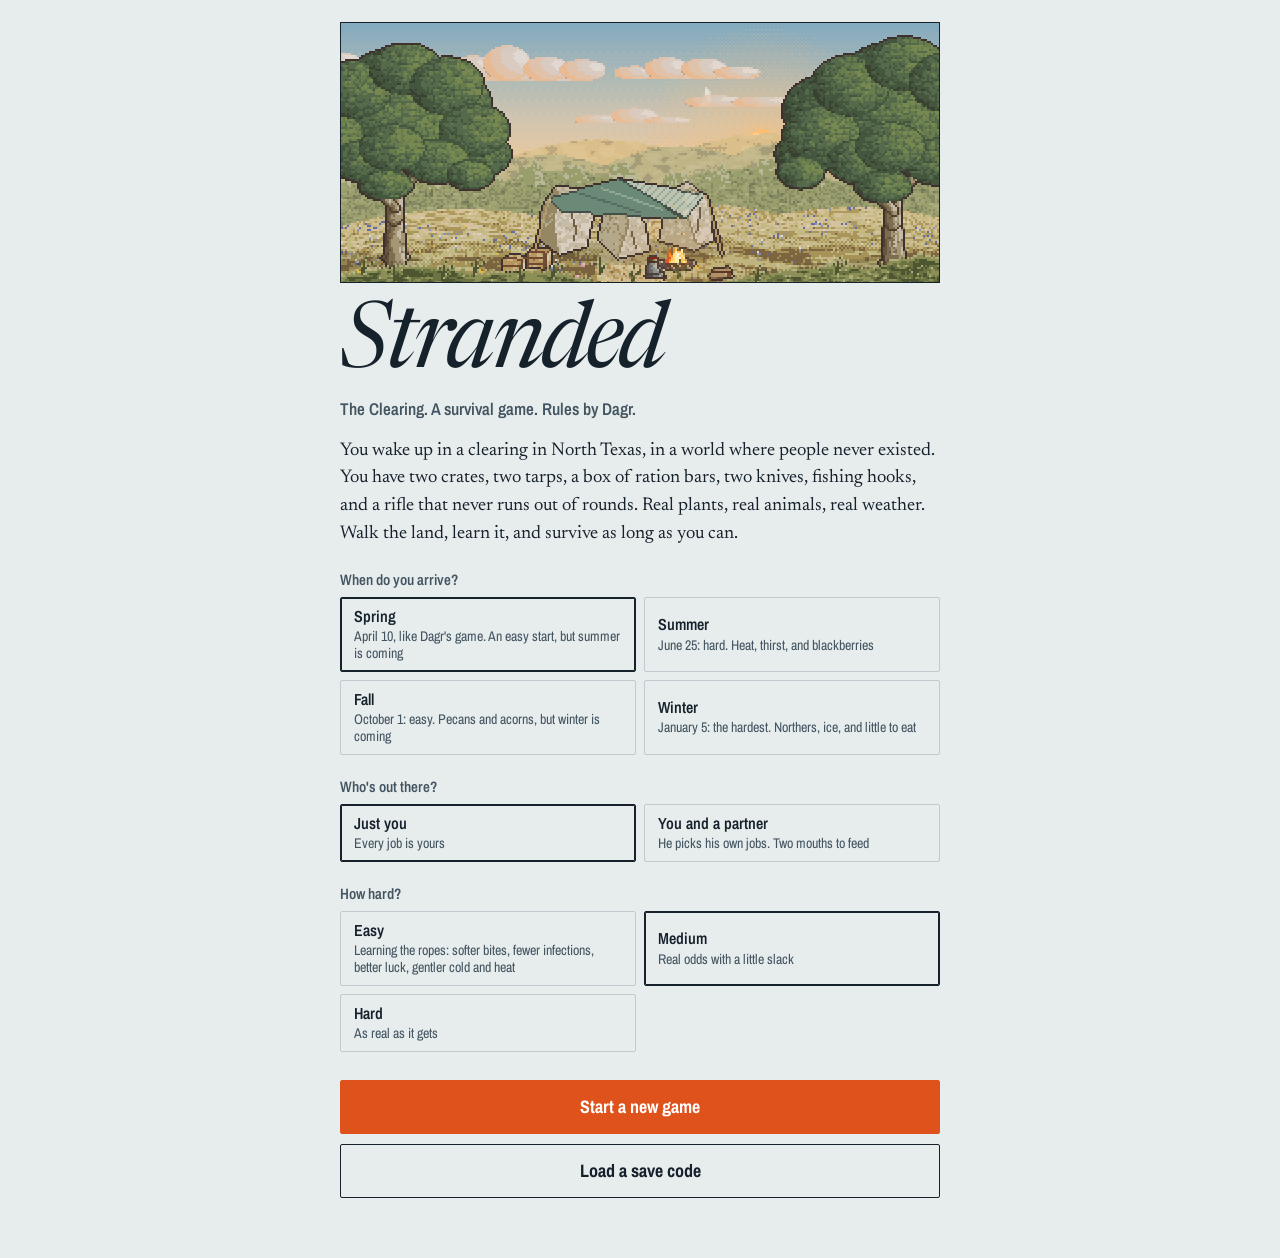
==== commit 81c86a61: "Stranded: more than one hut, on plots round the boulders Four huts, one of each, each on the next fr" ====
--- a/the-clearing-stranded/index.html
+++ b/the-clearing-stranded/index.html
@@ -882,7 +882,20 @@
    desc:'A sheltered firebox with an open smoke outlet. New armloads burn for 6 hours instead of 4. Uses eight stones; keep four extra for boiling water in a bowl.'},
   {id:'lookout', name:'Build a lookout platform', icon:'🔭', group:'Camp', hours:6, session:2, work:'heavy', planks:true,
    need:{poles:6, fiber:3}, flag:'lookout', prereq:[{kind:'recipe',id:'roof',label:'Roofed boulders'},{kind:'recipe',id:'workbench',label:'Workbench'}],
-   desc:'A braced platform at the boulders helps you plan routes and watch game. Exploring takes 1½ hours instead of 2; each animal encounter chance on a hunt is multiplied by 1.25, up to the usual cap. Hunting still takes 2 hours.'}
+   desc:'A braced platform at the boulders helps you plan routes and watch game. Exploring takes 1½ hours instead of 2; each animal encounter chance on a hunt is multiplied by 1.25, up to the usual cap. Hunting still takes 2 hours.'},
+  // huts: one of each, on the open ground round the boulders (the camp's plots), in the order you build them
+  {id:'hutsleep', name:'Build a sleeping hut', icon:'🛖', group:'Huts', hours:8, session:2, work:'heavy', hut:'sleep',
+   need:{poles:10, grass:8, cord:3}, flag:'hutSleep', prereq:[{kind:'recipe',id:'leanto',label:'Lean-to'}],
+   desc:'A round hut of bent poles, thatched thick with grass, with a raised grass bed inside, out of the wind. You sleep better at camp, and cold nights don\'t bite as hard.'},
+  {id:'hutstore', name:'Build a storehouse', icon:'🌽', group:'Huts', hours:8, session:2, work:'heavy', hut:'store',
+   need:{poles:8, grass:6, cord:3, clay:2}, flag:'hutStore', prereq:[{kind:'recipe',id:'leanto',label:'Lean-to'}],
+   desc:'A little thatched house up on four posts, with a ladder you pull up after you. Raccoons, opossums and coyotes can\'t get at the food in it, a bear only rarely, and fresh food keeps a quarter longer.'},
+  {id:'hutsmoke', name:'Build a smokehouse', icon:'🍖', group:'Huts', hours:6, session:2, work:'heavy', hut:'smoke',
+   need:{poles:8, grass:4, clay:4, stones:6}, flag:'hutSmoke', prereq:[{kind:'recipe',id:'rack',label:'Drying rack'}],
+   desc:'A small closed hut over a smoldering pit, chinked with clay. While the fire burns, meat on the rack smokes half again as fast, and rain doesn\'t stop it.'},
+  {id:'hutshop', name:'Build a workshop', icon:'🔨', group:'Huts', hours:8, session:2, work:'heavy', hut:'shop',
+   need:{poles:10, grass:6, cord:4}, flag:'hutShop', prereq:[{kind:'recipe',id:'workbench',label:'Workbench'}],
+   desc:'An open-sided shed with a thatched roof, round the workbench. New projects at camp take 15% less time.'}
 ];
 // Keep dependency data public: the craft screen can show the whole path before it is unlocked.
 const RECIPE_PREREQ = {
@@ -895,7 +908,7 @@
   leach:[{kind:'oneOf',ids:['bowl','firepot'],label:'Wooden bowl or fired clay pot'},{kind:'food',id:'acornraw',label:'Bitter acorns'}]
 };
 for (const r of D.RECIPES) r.prereq = r.prereq || RECIPE_PREREQ[r.id] || [];
-D.GROUPS = ['Tools','Shelter','Water','Food','Hunting','Camp'];
+D.GROUPS = ['Tools','Shelter','Water','Food','Hunting','Camp','Huts'];
 
 // Where each material comes from, so a recipe can point at the place and the job that supplies it.
 D.SOURCES = {
@@ -998,7 +1011,9 @@
   pot:{name:'Potter', how:'Fire a clay pot without cracking it'},
   hut:{name:'Four walls', how:'Wall in the boulder shelter'},
   camp1:{name:'Home improvement', how:'Build your first camp upgrade'},
-  camp5:{name:'Homestead', how:'Build all five camp upgrades'}
+  camp5:{name:'Homestead', how:'Build all five camp upgrades'},
+  hut1:{name:'Builder', how:'Build your first hut'},
+  village:{name:'A little village', how:'Build all four huts'}
 };
 
 /* Quests: the survivor's first days and seasons, in chapters. One main quest is followed at a time; side quests open
@@ -1142,6 +1157,10 @@
    story:'Snares work while you do other things. Set them on the rabbit runs and check them every day, before a coyote does.',
    steps:[{text:'Set your snares', did:'snareset', at:['prairie', 'snareset'], hint:'The Prairie has good rabbit runs.'}, {text:'Bring home a catch', did:'snarecheck+', at:['prairie', 'snarecheck'], hint:'Check the line every day.'}],
    done:'A rabbit, for an hour of work days ago.'},
+  {id:'village', side:true, title:'A little village', when:{shelter:1},
+   story:'There\'s open ground all round the boulders: room for a hut to sleep in, a storehouse, a smokehouse and a workshop. Each one takes a lot of poles and grass, and each one makes camp better for good.',
+   steps:[{text:'Build a sleeping hut', recipe:'hutsleep'}, {text:'Build a storehouse', recipe:'hutstore'}, {text:'Build a smokehouse', recipe:'hutsmoke'}, {text:'Build a workshop', recipe:'hutshop'}],
+   done:'Four huts round the boulders. It looks like somebody lives here.'},
   {id:'lean', side:true, title:'Lean times', when:{flag:'leanWarn'},
    story:'Rabbit and fish are nearly pure protein. Living on them alone makes you sick: the old trappers called it rabbit starvation. Your body needs fat or starch too.',
    steps:[{text:'Eat something fatty or starchy', did:'eatrich', hint:'Pecans, acorn meal, cattail roots, sunflower seeds, raccoon, bear, bison, or ration bars.'}],
@@ -1435,6 +1454,7 @@
   if (atCamp && (work === 'sleep' || work === 'rest' || (ctx && ctx.camp))){
     v += [0, 0.3, 0.45, 0.7][s.shelter];
     if (s.tools.bedding && work === 'sleep') v += 0.1;
+    if (s.tools.hutSleep && work === 'sleep') v += 0.15;   // a thick thatched hut out of the wind
   }
   if (s.tools.blanket && (work === 'sleep' || work === 'rest')) v += 0.2;
   if (atCamp){ if (s.fire.st === 'lit') v += 0.25; else if (s.fire.st === 'banked') v += 0.05; }
@@ -1445,7 +1465,7 @@
 function sleepQ(s){
   const atCamp = s.loc === 'camp';
   let q = 0.42;
-  if (atCamp){ q += [0, 0.22, 0.33, 0.43][s.shelter]; if (s.tools.bedding) q += 0.1; }
+  if (atCamp){ q += [0, 0.22, 0.33, 0.43][s.shelter]; if (s.tools.bedding) q += 0.1; if (s.tools.hutSleep) q += 0.12; }
   const rain = rainNow(s, s.t);
   if (rain && !(atCamp && s.shelter >= 1)) q -= 0.25;
   const T = tempAt(s, s.t), ins = insulation(s, 'sleep');
@@ -1637,16 +1657,17 @@
   for (const lot of s.food){
     // Storage slows the food's existing clock; it never refreshes a lot or rescues spoiled food.
     if (cachedFood(s, lot) && lot.exp > s.t - dt) lot.exp += dt * 0.5;
+    if (s.tools.hutStore && !lot.rack && ['fresh','raw','cooked'].indexOf(lot.st) >= 0 && lot.exp > s.t - dt) lot.exp += dt * 0.25;
     if (!lot.rack) continue;
     const r = lot.rack; let prog = 0;
-    if (r.need === 'smoke'){ if (f.st === 'lit' && !(rain && s.shelter < 2)) prog = dt; }
+    if (r.need === 'smoke'){ if (f.st === 'lit' && (s.tools.hutSmoke || !(rain && s.shelter < 2))) prog = dt * (s.tools.hutSmoke ? 1.5 : 1); }
     else {
       const h = hourOf(s.t), m = monthNow(s);
       const sun = !rain && h > D.SUNRISE[m] + 1 && h < D.SUNSET[m] - 1 && s.wx.today.sky !== 'cloudy';
       prog = sun ? dt : (f.st === 'lit' ? dt * 0.5 : 0);
     }
     if (prog > 0){ r.prog += prog; lot.exp += prog * 0.85; }
-    if (rain && s.shelter < 2 && r.prog > 0 && chance(s, 0.1 * dt)) r.prog = Math.max(0, r.prog - 2);
+    if (rain && s.shelter < 2 && !(s.tools.hutSmoke && r.need === 'smoke') && r.prog > 0 && chance(s, 0.1 * dt)) r.prog = Math.max(0, r.prog - 2);
     if (r.prog >= r.req){
       lot.st = r.need === 'smoke' ? 'smoked' : 'dried';
       lot.exp = s.t + (r.need === 'smoke' ? 30 : 60) * 24;
@@ -1719,7 +1740,7 @@
   const r = rnd(s);
   const who = wolves && r < 0.5 ? 'wolves' : r < 0.45 ? 'raccoon' : r < 0.7 ? 'opossum' : (m >= 4 && m <= 9 && r > 0.92) ? 'bear' : 'coyote';
   const rackLots = lots.filter(f => f.rack), stored = lots.filter(f => !f.rack);
-  const prot = s.tools.hang ? 0.12 : (who !== 'bear' && s.gear.crates > 0) ? 0.35 : 1;
+  const prot = s.tools.hutStore ? (who === 'bear' ? 0.15 : 0.02) : s.tools.hang ? 0.12 : (who !== 'bear' && s.gear.crates > 0) ? 0.35 : 1;
   const pRack = rackLots.length ? p * (s.fire.st === 'lit' ? 0.5 : 1.3) : 0;
   const pStore = stored.length ? p * prot : 0;
   const pAny = 1 - (1 - pRack) * (1 - pStore);
@@ -1828,7 +1849,7 @@
     cond: {wet: 0, inc: 0, sick: 0, venom: 0, venomT: 0, rash: 0, sprain: 0, protein: 0},
     inv: {poles: 0, planks: 0, bark: 0, wood: 0, vines: 0, cord: 0, yucca: 0, fiber: 0, grass: 0, stones: 0, clay: 0, cane: 0, grubs: 0, hides: 0, feathers: 0, stave: 0, arrows: 0},
     gear: {crates: 2, tarp: 50, knives: 2, rounds: 99, laces: 2, hooks: 8, bars: duo && opt.rations !== 'shared' ? 200 : 100},
-    tools: {bowdrill: false, spear: false, fishtrap: false, snares: 0, rack: false, bowl: false, pot: false, bags: 0, rain: false, hang: false, bedding: false, blanket: false, bow: false, club: false, seep: false, workbench: false, woodstore: false, cache: false, hearth: false, lookout: false},
+    tools: {bowdrill: false, spear: false, fishtrap: false, snares: 0, rack: false, bowl: false, pot: false, bags: 0, rain: false, hang: false, bedding: false, blanket: false, bow: false, club: false, seep: false, workbench: false, woodstore: false, cache: false, hearth: false, lookout: false, hutSleep: false, hutStore: false, hutSmoke: false, hutShop: false},
     shelter: 0,
     fire: {st: 'out', fuel: 0, at: 0, wet: false},
     water: {clean: 0, raw: 0, risk: 0},
@@ -1842,12 +1863,12 @@
     visited: {camp: true},
     guide: {}, ach: {},
     world: {dry: 0, flood: 0, bison: 0, bisonId: 0, pigeons: 0, pigeonId: 0, carcass: 0, wolvesAway: 0, scare: {}, mast: 'fair', raidNight: -99},
-    stock: {poles: 45, woodC: 35, woodO: 70, woodK: 70, yucca: 50, stones: 80},
+    stock: {poles: 45, woodC: 35, woodO: 70, woodK: 70, yucca: 50, stones: 80, saplings: 60},
     crops: {}, eco: {}, wx: null,
     day: {kcal: 0, lean: 0}, leanDays: 0,
     stats: {kcal: 0, bars: 0, fish: 0, game: 0, cleanL: 0, rawL: 0, fires: 0},
     flags: {}, msgs: [], pendingNotes: [], pendingAch: [], log: [], pending: null,
-    did: {}, quest: {done: {}, open: {}}, xp: {pts: {}, today: null}, catch: {},
+    did: {}, quest: {done: {}, open: {}}, xp: {pts: {}, today: null}, catch: {}, huts: [],
     dead: false, cause: null, deathT: 0, dmg: {}, startSeason: D.SEASON_OF[st.m]
   };
   s.t = s.t0 = Math.round((D.SUNRISE[st.m] + 0.5) * 4) / 4;
@@ -2313,6 +2334,15 @@
   run(s, R){ pass(s, 0.5, 'light', R); if (s.dead) return; add(s, R, 'grubs', ri(s, 1, 4)); R.lines.push('You roll logs and flip rocks. Pale, fat grubs curl up in the damp.'); unlock(s, 'grub', R); }});
 
 /* ---------- oak woods, prairie, creek: hunting, snares, foraging, exploring ---------- */
+act({id: 'saplings', loc: 'oak', name: 'Cut oak saplings for poles', icon: '🪵', h: 2, work: 'heavy',
+  can: s => s.stock.saplings < 1 ? 'You\'ve cut every straight sapling near the trail.' : true,
+  sub: s => 'Straight young post oaks, thinned out of the thickets. Heavier than cedar, but fine for huts. ' + stockWord(s.stock.saplings, 60),
+  run(s, R){
+    pass(s, 2, 'heavy', R); if (s.dead) return;
+    const n = Math.min(Math.floor(s.stock.saplings), Math.max(1, Math.round(rr(s, 3, 5) * yieldM(s))));
+    s.stock.saplings -= n; add(s, R, 'poles', n);
+    R.lines.push('You cut straight saplings out of the crowded thickets with a boning knife and a lot of patience, and trim them into poles.');
+  }});
 act({id: 'woodO', loc: 'oak', name: 'Gather oak deadwood', icon: '🔥', h: 1, work: 'moderate',
   sub: s => 'Dense oak burns long and hot. ' + stockWord(s.stock.woodO, 70),
   run(s, R){ gatherWood(s, R, 'woodO', 2.5, 4, 'Heavy oak limbs, dry and gray. They\'ll burn for hours.'); }});
@@ -2988,7 +3018,7 @@
 function recBaseTotal(s, r){ return r2(r.hours); }
 function benchApplies(s, r){ return !!s.tools.workbench && s.loc === 'camp' && r.special !== 'firepot' && r.special !== 'leach'; }
 const recSkill = r => r.group === 'Shelter' || r.group === 'Camp' ? 'building' : 'crafting';
-function recTotal(s, r){ return r2(recBaseTotal(s, r) * (benchApplies(s, r) ? 0.8 : 1) * Math.max(0.75, 1 - 0.03 * (lvl(s, recSkill(r)) - 1))); }
+function recTotal(s, r){ return r2(recBaseTotal(s, r) * (benchApplies(s, r) ? 0.8 : 1) * (s.tools.hutShop && s.loc === 'camp' && !r.anywhere ? 0.85 : 1) * Math.max(0.75, 1 - 0.03 * (lvl(s, recSkill(r)) - 1))); }
 function recipeBuilt(s, id){
   const r = RMAP[id]; if (!r) return false;
   if (r.flag) return !!s.tools[r.flag];
@@ -3081,6 +3111,7 @@
   }
   if (r.shelter){ s.shelter = r.shelter; ach(s, R, 'roof'); if (r.shelter >= 3) ach(s, R, 'hut'); }
   if (r.group === 'Camp'){ ach(s, R, 'camp1'); if (campUpgrades(s) >= 5) ach(s, R, 'camp5'); }
+  if (r.hut){ if (s.huts.indexOf(r.hut) < 0) s.huts.push(r.hut); ach(s, R, 'hut1'); if (s.huts.length >= 4) ach(s, R, 'village'); }
   if (r.id === 'bow') ach(s, R, 'bow');
   did(s, 'craft:' + r.id);
   skillUp(s, R, recSkill(r), r.hours >= 3 || r.session ? 2 : 1, 'craft:' + r.id);
@@ -3226,6 +3257,8 @@
   L.push(['⛺', D.SHELTER[s.shelter] + (s.tools.bedding ? ', grass bed' : '') + (s.tools.blanket ? ', hide blanket' : '') + '.']);
   const ups = [['workbench', 'workbench (projects 20% faster)'], ['woodstore', 'wood store (dry tinder in the rain)'], ['cache', 'food cache (fresh food keeps twice as long)'], ['hearth', 'hearth (6 h of fire per armload)'], ['lookout', 'lookout (quicker exploring, more game spotted)']].filter(u => s.tools[u[0]]);
   if (ups.length) L.push(['🛠️', 'Camp upgrades: ' + ups.map(u => u[1]).join(', ') + '.']);
+  const huts = {sleep: 'sleeping hut (better sleep, warmer nights)', store: 'storehouse (food safe from raiders, keeps longer)', smoke: 'smokehouse (faster smoking, even in rain)', shop: 'workshop (projects at camp 15% faster)'};
+  if ((s.huts || []).length) L.push(['🛖', (s.huts.length === 1 ? 'One hut: ' : s.huts.length + ' huts: ') + s.huts.map(k => huts[k]).join(', ') + '.']);
   const cap = capacity(s);
   L.push(['💧', cap ? s.water.clean.toFixed(1) + ' L clean and ' + s.water.raw.toFixed(1) + ' L untreated water. Room for ' + cap + ' L.' : 'No water containers yet.']);
   if (s.trap.set) L.push(['🧺', 'Fish trap set in the river, checked ' + ago(s, s.trap.at) + '.']);
@@ -3397,6 +3430,7 @@
   if (s.shelter >= 2 && s.tools.workbench){ const next = ['hearth', 'cache', 'woodstore', 'lookout'].find(k => !s.tools[k]); if (next) goal('Your camp can still grow. Next: ' + RMAP[next].name.charAt(0).toLowerCase() + RMAP[next].name.slice(1) + '.', {recipe: next}); }
   if (s.shelter === 2) goal('Walls of woven cedar and clay would turn the boulders into a real hut.', {recipe: 'walls'});
   if (s.stats.fires > 0 && s.inv.wood < 4){ const w = nearestWood(s); goal('Keep a few armloads of firewood at camp, so the fire never has to go out.', {go: w[0], act: w[1]}); }
+  if (s.shelter >= 2){ const h = nextHut(s); if (h) goal('There\'s room round the boulders for huts. Next: ' + h.name.charAt(0).toLowerCase() + h.name.slice(1) + '.', {recipe: h.id}); }
   if (s.shelter >= 1 && (!s.found.spring || !s.found.trail)) goal('Nobody has ever mapped these woods. Explore deeper in the Oak Woods and see what\'s out there.', {go: 'oak', act: 'explore_oak'});
   if (s.shelter >= 1 && !s.found.osage) goal('The Creek Bottom runs on for miles. Explore downstream.', {go: 'creek', act: 'explore_creek'});
   if (isEvening(s) && s.loc === 'camp' && !isDark(s)) goal('The light is going, and nothing is worth a long walk now. Rest at camp until dark.', {act: 'rest'});
@@ -3617,8 +3651,11 @@
   if (!p || p.wait) return {text: lead};
   return Object.assign({}, p, {text: p.craft ? lead : lead + ' ' + p.text, via: p.via || id});
 }
+// the next hut you could build: not built yet, and everything it waits on is done
+function nextHut(s){ return D.RECIPES.find(r => r.hut && !recipeBuilt(s, r.id) && prerequisiteView(s, r).every(p => p.met)) || null; }
 function sourceOf(s, k){
   if (k === 'wood'){ const w = nearestWood(s); return {loc: w[0], act: w[1], text: AMAP[w[1]].name}; }
+  if (k === 'poles' && s.stock.poles < 4 && (s.stock.saplings || 0) >= 1) return {loc: 'oak', act: 'saplings', text: 'Cut oak saplings for poles', note: 'The cedars are picked over. Usually 3 to 5 poles a trip.'};
   if (k === 'stave' && !s.found.osage) return {loc: 'creek', act: 'explore_creek', text: 'Explore downstream', note: 'Bois d\'arc grows somewhere along the creek. It can take more than one trip to find.'};
   return D.SOURCES[k] || null;
 }
@@ -3735,7 +3772,9 @@
     if (s.log.some(entry => !num(entry.t) || (entry.icon != null && (typeof entry.icon !== 'string' || entry.icon.length > 8)) || entry.lines.some(l => typeof l !== 'string'))) return null;
     if (s.pin != null && !Object.prototype.hasOwnProperty.call(RMAP, s.pin)) delete s.pin;
     if (s.map != null && !(object(s.map) && Number.isInteger(s.map.x) && Number.isInteger(s.map.y) && s.map.x >= 0 && s.map.x < 48 && s.map.y >= 0 && s.map.y < 36)) delete s.map;
-    for (const id of ['workbench','woodstore','cache','hearth','lookout']) if (!(id in s.tools)) s.tools[id] = false;
+    for (const id of ['workbench','woodstore','cache','hearth','lookout','hutSleep','hutStore','hutSmoke','hutShop']) if (!(id in s.tools)) s.tools[id] = false;
+    if (!Array.isArray(s.huts) || s.huts.some(k => ['sleep','store','smoke','shop'].indexOf(k) < 0)) s.huts = ['sleep','store','smoke','shop'].filter(k => s.tools['hut' + k.charAt(0).toUpperCase() + k.slice(1)]);
+    if (!Number.isFinite(s.stock.saplings)) s.stock.saplings = 60;   // saves from before oak saplings
     if (!object(s.did) || Object.keys(s.did).some(k => !num(s.did[k]))) s.did = {};   // saves from before quests
     if (!object(s.quest) || !object(s.quest.done) || !object(s.quest.open)) s.quest = {done: {}, open: {}};
     if (Object.keys(s.quest.done).some(k => !QMAP[k] || !num(s.quest.done[k])) || Object.keys(s.quest.open).some(k => !QMAP[k] || !object(s.quest.open[k]))) s.quest = {done: {}, open: {}};
@@ -3794,6 +3833,7 @@
   const ids = [];
   if (s.pin) ids.push(s.pin);
   const next = D.RECIPES.find(r => r.shelter === s.shelter + 1); if (next) ids.push(next.id);
+  if (s.shelter >= 2){ const h = nextHut(s); if (h) ids.push(h.id); }
   for (const id of ids){
     const r = RMAP[id]; if (!r || !r.need || s.proj[id] || recipeBuilt(s, id)) continue;
     for (const m in r.need){
@@ -5381,7 +5421,7 @@
       ring: {name: 'Fire ring', site: 'ring', acts: ['firestart', 'addwood', 'stock', 'bank', 'uncover', 'cook', 'boil'], makes: ['bowl', 'firepot', 'leach', 'hearth'], say: 'A ring of stones on bare dirt.'},
       crate: {name: 'Your crates', site: 'crate', acts: ['crate'], say: 'Your crates: the only critter-proof box you have.'},
       rack: {name: 'Drying rack', site: 'rack', acts: ['rack'], say: 'Your drying rack.'},
-      work: {name: 'Work ground', site: 'work', open: true, makes: ['rack', 'rain', 'trap', 'arrows', 'workbench', 'woodstore', 'cache', 'lookout'], say: 'Flat open ground: room to build.'},
+      work: {name: 'Work ground', site: 'work', open: true, makes: ['rack', 'rain', 'trap', 'arrows', 'workbench', 'woodstore', 'cache', 'lookout', 'hutsleep', 'hutstore', 'hutsmoke', 'hutshop'], say: 'Flat open ground: room to build. Huts go up on the open ground round the boulders.'},
       hangoak: {name: 'Big post oak', makes: ['hang'], say: 'A big post oak with a high, level limb, far from the trunk: the place for a food hang.'}
     },
     beasts: {rabbit: [32, 20, 46, 30]}},
@@ -5861,6 +5901,12 @@
     g.P([[-15, -27], [15, -27], [13, -33], [-13, -33]], 'plank', {sh: 'dir', nx: 0, ny: -0.8, tex: 'grain', edge: 1}); g.stroke('M-14,-33 L-14,-39 M14,-33 L14,-39 M-14,-38 L14,-38', 0.6, 0.6, 'woodL', {edge: 1});
     g.stroke('M-3,0 L-3,-27 M3,0 L3,-27', 0.5, 0.5, 'woodL', {edge: 1}); for (let y = -4; y > -27; y -= 4) g.L(-3, y, 3, y, 'woodL', 2, 0.5); }},
   bench: {box: [30, 14, 15, 12], sh: [12, 2], paint(g){ g.stroke('M-11,0 L-11,-6 M11,0 L11,-6 M-9,-1 L-9,-6 M9,-1 L9,-6', 0.7, 0.7, 'wood', {edge: 1}); g.P([[-13, -6], [13, -6], [12, -10], [-12, -10]], 'woodL', {sh: 'dir', nx: 0, ny: -0.85, tex: 'grain', edge: 1}); }},
+  hut: {box: [44, 40, 22, 38], sh: [18, 4], paint(g, A, k){
+    if (k === 'sleep'){ g.E(0, -9, 18, 15, 'thatch', {sh: 'ball', tex: 'thatch', edge: 1}); g.E(0, -3, 18.5, 6, 'thatch', {sh: 'dir', nx: 0, ny: 0.6, tex: 'thatch', edge: 1}); g.R(-3.5, -9, 7, 9, 'door', {lv: 0}); g.stroke('M-3,-23 L-5,-28 M0,-24 L0,-29 M3,-23 L5,-28', 0.7, 0.7, 'wood', {edge: 1}); }
+    else if (k === 'store'){ g.stroke('M-11,0 L-11,-12 M11,0 L11,-12 M-8,-2 L-8,-12 M8,-2 L8,-12', 1, 1, 'wood', {edge: 1, tex: 'bark'}); g.R(-12, -24, 24, 12, 'daub', {sh: 'box', tex: 'thatch', edge: 1}); g.P([[-15, -23], [0, -33], [15, -23]], 'thatch', {sh: 'dir', nx: 0, ny: -0.7, tex: 'thatch', edge: 1}); g.R(2, -21, 5, 7, 'door', {lv: 0}); }
+    else if (k === 'smoke'){ g.R(-11, -16, 22, 16, 'daub', {sh: 'box', tex: 'thatch', edge: 1}); g.P([[-14, -15], [0, -29], [14, -15]], 'thatch', {sh: 'dir', nx: 0, ny: -0.7, tex: 'thatch', edge: 1}); g.R(-5, -10, 6, 10, 'door', {lv: 0}); }
+    else { g.stroke('M-17,0 L-17,-22 M17,0 L17,-22 M-14,-4 L-14,-19 M14,-4 L14,-19', 1, 1, 'wood', {edge: 1, tex: 'bark'}); g.P([[-20, -24], [20, -24], [18, -18], [-18, -18]], 'thatch', {sh: 'dir', nx: 0, ny: -0.85, tex: 'thatch', edge: 1}); g.R(-8, -6, 7, 6, 'log', {sh: 'box', edge: 1}); g.R(3, -9, 11, 2, 'woodL', {edge: 1}); }
+  }},
   cache: {box: [20, 18, 10, 16], sh: [7, 2], paint(g){ g.R(-6, -9, 12, 9, 'daub', {sh: 'box', tex: 'thatch', edge: 1}); g.P([[-8, -8], [0, -15], [8, -8]], 'sod', {sh: 'dir', nx: 0, ny: -0.7, tex: 'thatch', edge: 1}); g.R(-2, -5, 4, 5, 'door', {lv: 0}); }},
   crate: {box: [20, 18, 10, 16], sh: [7, 2], paint(g, A, n){ const box = (x, y, s) => { g.R(x - 5 * s, y - 8 * s, 10 * s, 8 * s, 'plank', {sh: 'box', tex: 'grain', edge: 1}); g.R(x - 5 * s, y - 11 * s, 10 * s, 3 * s, 'plank', {sh: 'dir', nx: 0, ny: -0.9, tex: 'grain', edge: 1}); g.L(x - 4 * s, y - 4 * s, x + 4 * s, y - 4 * s, 'wood', 1, 0.4); };
     if (n > 1) box(4, -4, 0.75); box(0, 0, 1); }},
@@ -5967,8 +6013,8 @@
 }
 
 /* ---------- camp as built, and the animals about ---------- */
-const siteXY = k => { const T = lvTrace('camp'); if (T && T.sites && T.sites[k]) return [Math.floor(T.sites[k][0] / 32), Math.floor(T.sites[k][1] / 32)]; const q = PLACES.camp.sites[k]; return [tX(q[0]), tY(q[1])]; };
-function wbuildKey(s, F){ const t = s.tools || {}; return JSON.stringify([s.loc, F.shelter, F.fire, F.wood, F.crates, F.meat, Object.keys(t).filter(k => t[k]).sort(), !!(s.trap && s.trap.set), F.flood, s.snare && s.snare.set ? s.snare.loc : '']); }
+const siteXY = k => { const T = lvTrace('camp'); if (T && T.sites && T.sites[k]) return [Math.floor(T.sites[k][0] / 32), Math.floor(T.sites[k][1] / 32)]; const q = PLACES.camp.sites[k]; return q ? [tX(q[0]), tY(q[1])] : null; };
+function wbuildKey(s, F){ const t = s.tools || {}; return JSON.stringify([(s.huts || []).join(), s.loc, F.shelter, F.fire, F.wood, F.crates, F.meat, Object.keys(t).filter(k => t[k]).sort(), !!(s.trap && s.trap.set), F.flood, s.snare && s.snare.set ? s.snare.loc : '']); }
 function wbuilds(s, F){
   const L = [], t = s.tools || {}, has = k => !!t[k], dyn = new Uint8Array(WW * WH), bt = {};
   const at = (k, w) => { const q = siteXY(k); return {bx: (q[0] + (w ? w / 2 : 0.5)) * WT, by: (q[1] + 1) * WT - 2}; };
@@ -5987,6 +6033,7 @@
     if (has('lookout')){ const q = siteXY('look'); add('look', 0, at('look', 2), 'look', [q, [q[0] + 1, q[1]], [q[0], q[1] - 1], [q[0] + 1, q[1] - 1]]); }
     if (F.crates > 0) add('crate', F.crates, at('crate'), 'crate' + F.crates, site('crate'));
     if (has('pot') || has('bowl')) add('pot', has('pot'), at('pot'), 'pot' + (has('pot') ? 1 : 0), site('pot'));
+    (s.huts || []).forEach((k, i) => { const q = siteXY('hut' + (i + 1)); if (!q) return; const tiles = []; for (let y = q[1] - 1; y <= q[1]; y++) for (let x = q[0] - 2; x <= q[0] + 1; x++) tiles.push([x, y]); add('hut', k, {bx: q[0] * WT, by: (q[1] + 1) * WT - 2}, 'hut-' + k, tiles); });
   }
   if (s.loc === 'river'){
     const sb = WV.map.spots.sandbar, sn = WV.map.spots.snag;
@@ -6238,6 +6285,7 @@
    working (the river's edge, the oaks), or by the fire. If his day has him somewhere else, he isn't here. */
 const MATE_CAMP = {build: 'work', boil: 'ring', fire: 'ring', rest: 'ring', sleep: 'boulders'};
 function wmateSpot(m, k){
+  if (k === 'camp' && m.at === 'camp' && m.k === 'sleep' && WV.S && (WV.S.huts || []).indexOf('sleep') >= 0){ const q = siteXY('hut' + (WV.S.huts.indexOf('sleep') + 1)); if (q) return {x: q[0], y: q[1] + 1, dir: 'up'}; }
   const M = WV.map, id = k === 'camp' && m.at === 'camp' ? MATE_CAMP[m.k] || 'ring' : Object.keys(M.spots).find(i => (M.spots[i].acts || []).indexOf(m.act) >= 0);
   const S = id && M.spots[id], t = S && S.tiles && S.tiles.find(q => wopen(M, q[0], q[1], WV.S));
   if (t){ const th = S.tiles.find(q => !wopen(M, q[0], q[1], WV.S)), dx = th ? th[0] - t[0] : 0, dy = th ? th[1] - t[1] : 1;
@@ -6627,7 +6675,7 @@
 function lvCamp(){
   const s = WV.S, F = WV.F, t = s.tools || {}, has = k => !!t[k];
   const st = {fire: F.fire === 'lit' ? (s.fire && s.fire.fuel > 9 ? 'big' : 'lit') : F.fire === 'banked' ? 'coals' : 'out', shelter: F.shelter, bed: has('bedding'), blanket: has('blanket'), rack: has('rack'), meat: !!F.meat,
-    wood: F.wood ? (F.wood > 1 ? 1 : 0.5) : 0, store: has('woodstore'), rain: has('rain'), hang: has('hang'), crates: F.crates, bench: has('workbench'), cache: has('cache'), hearth: has('hearth'), look: has('lookout'), pot: has('pot'), bowl: has('bowl')};
+    wood: F.wood ? (F.wood > 1 ? 1 : 0.5) : 0, store: has('woodstore'), rain: has('rain'), hang: has('hang'), crates: F.crates, bench: has('workbench'), cache: has('cache'), hearth: has('hearth'), look: has('lookout'), pot: has('pot'), bowl: has('bowl'), huts: (s.huts || []).slice()};
   const key = JSON.stringify(st); if (key !== LV.campKey){ LV.campKey = key; LV.camp.set(st); }
 }
 // the things set out away from camp: the seep, the fish trap, the snares
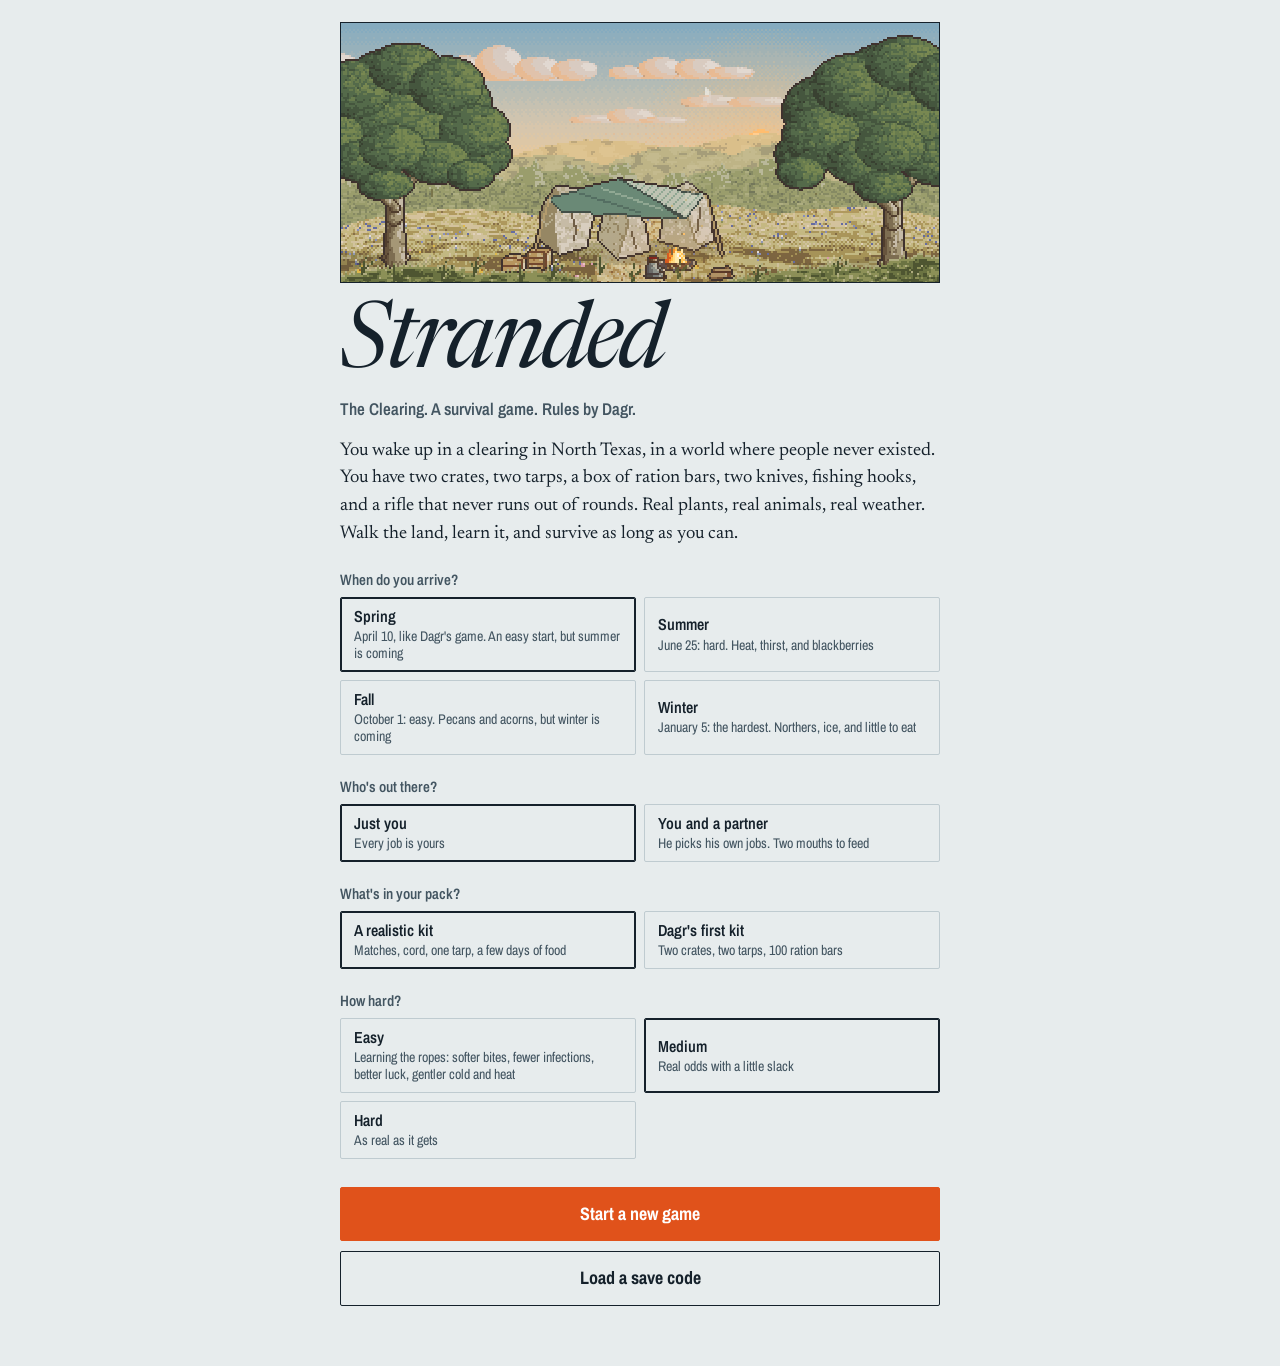
==== commit 667d36c8: "Stranded: a realistic starting kit, with Dagr's first kit still a choice New games start with a real" ====
--- a/the-clearing-stranded/index.html
+++ b/the-clearing-stranded/index.html
@@ -692,11 +692,18 @@
   duck:       {name:'Duck', kcal:200, spoil:1, icon:'🦆', cook:true, meat:true, g:'duck'}
 };
 D.BAR_KCAL = 150; // Dagr's ruling: 15 bars a day is maintenance
+// The two starting kits. The realistic kit buys a few days to learn, then runs out: matches, a length of nylon cord, one
+// tarp, a water bottle, a fishing kit, a first-aid kit, and a few days of food (more on easier levels). Dagr's first kit
+// is the one his own game began with: two crates, two tarps, and a big box of ration bars.
+D.KITS = {
+  real: {gear: {crates: 0, tarp: 25, knives: 1, rounds: 99, laces: 2, hooks: 8, matches: 10, bottle: 1, firstaid: 3}, inv: {paracord: 6}, days: {easy: 6, medium: 4, hard: 3}},
+  first: {gear: {crates: 2, tarp: 50, knives: 2, rounds: 99, laces: 2, hooks: 8, matches: 0, bottle: 0, firstaid: 0}, inv: {}, bars: 100}
+};
 
 D.MATS = {
   poles:{name:'Cedar poles', icon:'🪵'}, planks:{name:'Crate planks', icon:'🪚'},
   bark:{name:'Cedar bark tinder', icon:'🟫'}, wood:{name:'Firewood', icon:'🔥'},
-  vines:{name:'Vines', icon:'🌿'}, cord:{name:'Vine cordage', icon:'➰'},
+  vines:{name:'Vines', icon:'🌿'}, cord:{name:'Vine cordage', icon:'➰'}, paracord:{name:'Nylon cord', icon:'🪢'},
   yucca:{name:'Yucca leaves', icon:'🌱'}, fiber:{name:'Yucca cord', icon:'🧵'},
   grass:{name:'Dry grass', icon:'🌾'}, stones:{name:'Cooking stones', icon:'🪨'},
   clay:{name:'Clay', icon:'🟤'}, cane:{name:'River cane', icon:'🎋'},
@@ -708,6 +715,7 @@
   crates:{name:'Wooden crates', icon:'📦'}, tarp:{name:'Tarp (square meters)', icon:'🟦'},
   knives:{name:'Boning knives', icon:'🔪'}, rounds:{name:'Rifle rounds (never run out)', icon:'🎯'}, hooks:{name:'Fish hooks', icon:'🪝'},
   laces:{name:'Bootlaces', icon:'👟'}, bars:{name:'Ration bars', icon:'🍫'},
+  matches:{name:'Matches', icon:'🔥'}, bottle:{name:'Water bottle', icon:'🧴'}, firstaid:{name:'First-aid kit (uses)', icon:'🩹'},
   snares:{name:'Snares', icon:'➰'}
 };
 
@@ -1030,11 +1038,13 @@
    done:'Muddy, but wet. Every sip of untreated water is a gamble: animals upstream shed giardia into it. Making it safe comes later. First, fire.'},
   {id:'fire', ch:1, title:'Fire',
    story:'Fire is warmth, safety, cooked food and safe water. There are no matches here, so you will make it the old way: a cedar bow drill, cedar-bark tinder, and dry wood.',
+   storyKit:{real:'Fire is warmth, safety, cooked food and safe water. You have a box of matches. Use one now, and don\'t waste the rest: when they\'re gone, it\'s the bow drill.'},
    steps:[
-     {text:'Carve a bow-drill kit from a cedar pole', recipe:'bowdrill'},
-     {text:'Strip cedar bark for tinder', any:[{inv:'bark', n:1}, {stat:'fires', n:1}], at:['cedar', 'bark'], hint:'The stringy bark peels off the cedars at the Cedar Stand.'},
+     {kit:'first', text:'Carve a bow-drill kit from a cedar pole', recipe:'bowdrill'},
+     {kit:'first', text:'Strip cedar bark for tinder', any:[{inv:'bark', n:1}, {stat:'fires', n:1}], at:['cedar', 'bark'], hint:'The stringy bark peels off the cedars at the Cedar Stand.'},
      {text:'Gather an armload of firewood', any:[{inv:'wood', n:1}, {stat:'fires', n:1}], at:['cedar', 'woodC'], hint:'Dry deadwood: the pile at the Cedar Stand, or fallen limbs in the Oak Woods.'},
-     {text:'Light a fire in the ring at camp', stat:'fires', n:1, at:['camp', 'firestart'], hint:'Saw the bow drill steady and fast until it smokes, then blow the coal into the bark.'}],
+     {kit:'first', text:'Light a fire in the ring at camp', stat:'fires', n:1, at:['camp', 'firestart'], hint:'Saw the bow drill steady and fast until it smokes, then blow the coal into the bark.'},
+     {kit:'real', text:'Light a fire in the ring at camp', stat:'fires', n:1, at:['camp', 'match'], hint:'Strike a match and hold it under a nest of dry twigs, out of the wind.'}],
    done:'Smoke, a coal, a flame. You made fire with your hands. Keep it fed: an armload of wood burns about four hours.'},
   {id:'roof', ch:1, title:'A roof',
    story:'A night soaked to the skin can kill, even in spring. Lean poles against the tallest boulder and stretch half a tarp over them.',
@@ -1157,6 +1167,11 @@
    story:'Snares work while you do other things. Set them on the rabbit runs and check them every day, before a coyote does.',
    steps:[{text:'Set your snares', did:'snareset', at:['prairie', 'snareset'], hint:'The Prairie has good rabbit runs.'}, {text:'Bring home a catch', did:'snarecheck+', at:['prairie', 'snarecheck'], hint:'Check the line every day.'}],
    done:'A rabbit, for an hour of work days ago.'},
+  {id:'drill', side:true, kit:'real', title:'Fire without matches', when:{flag:'matchesLow'},
+   story:'Your matches are almost gone. People made fire for a hundred thousand years without them: a cedar bow drill, cedar-bark tinder, dry wood, and patience.',
+   steps:[{text:'Carve a bow-drill kit from a cedar pole', recipe:'bowdrill'}, {text:'Strip cedar bark for tinder', any:[{inv:'bark', n:1}, {stat:'drillFires', n:1}], at:['cedar', 'bark'], hint:'The stringy bark peels off the cedars at the Cedar Stand.'},
+     {text:'Start a fire with the bow drill', stat:'drillFires', n:1, at:['camp', 'firestart'], hint:'Let the fire go out first, or bank it. Saw steady and fast until it smokes, then blow the coal into the bark.'}],
+   done:'Smoke, a coal, a flame, and no match. You can make fire with your hands now, anywhere, for the rest of your life.'},
   {id:'village', side:true, title:'A little village', when:{shelter:1},
    story:'There\'s open ground all round the boulders: room for a hut to sleep in, a storehouse, a smokehouse and a workshop. Each one takes a lot of poles and grass, and each one makes camp better for good.',
    steps:[{text:'Build a sleeping hut', recipe:'hutsleep'}, {text:'Build a storehouse', recipe:'hutstore'}, {text:'Build a smokehouse', recipe:'hutsmoke'}, {text:'Build a workshop', recipe:'hutshop'}],
@@ -1342,11 +1357,13 @@
   else return;
   if (R){ const g = R.gains.find(x => x.k === k); if (g) g.n = r2(g.n + n); else R.gains.push({k, n}); }
 }
+const CORDS = {cord: 1, fiber: 1};   // nylon cord from the kit does for vine or yucca cordage
 function missing(s, need, planksOk){
   const out = [];
   for (const k in need){
     let h = have(s, k);
     if (k === 'poles' && planksOk) h += s.inv.planks;
+    if (CORDS[k]) h += s.inv.paracord || 0;
     if (h < need[k] - 1e-9) out.push(k);
   }
   return out;
@@ -1355,10 +1372,11 @@
   for (const k in need){
     let n = need[k];
     if (k === 'poles' && planksOk){ const p = Math.min(s.inv.planks, n); if (p > 0) add(s, R, 'planks', -p); n -= p; }
+    if (CORDS[k] && n > (s.inv[k] || 0)){ const c = Math.min(s.inv.paracord || 0, n - (s.inv[k] || 0)); if (c > 0) add(s, R, 'paracord', -c); n -= c; }   // your own cordage first, then the nylon
     if (n > 0) add(s, R, k, -n);
   }
 }
-function capacity(s){ return s.tools.bags * 5 + (s.tools.bowl ? 3 : 0) + (s.tools.pot ? 6 : 0) + (s.tools.rain ? 20 : 0); }
+function capacity(s){ return (s.gear.bottle || 0) * 1 + s.tools.bags * 5 + (s.tools.bowl ? 3 : 0) + (s.tools.pot ? 6 : 0) + (s.tools.rain ? 20 : 0); }
 
 /* ---------- food lots ---------- */
 const FISH = {sunfish:1, bass:1, catfish:1, gar:1};
@@ -1841,14 +1859,14 @@
   const seed = (opt.seed != null ? opt.seed : Math.floor(Math.random() * 4294967295)) >>> 0;
   const s = {
     v: 1, seed, rng: seed,
-    opt: {party: duo ? 'duo' : 'solo', rations: opt.rations === 'shared' ? 'shared' : 'each', diff: D.LEVELS[opt.diff] ? opt.diff : opt.diff === 'real' ? 'hard' : 'medium', start},
+    opt: {party: duo ? 'duo' : 'solo', rations: opt.rations === 'shared' ? 'shared' : 'each', diff: D.LEVELS[opt.diff] ? opt.diff : opt.diff === 'real' ? 'hard' : 'medium', start, kit: opt.kit === 'first' ? 'first' : 'real'},
     P: duo ? 2 : 1,
     doy0: CUM[st.m] + st.d - 1,
     t: 0, t0: 0, loc: 'camp',
     body: {hp: 100, hyd: 96, res: RES_MAX, en: 92},
     cond: {wet: 0, inc: 0, sick: 0, venom: 0, venomT: 0, rash: 0, sprain: 0, protein: 0},
-    inv: {poles: 0, planks: 0, bark: 0, wood: 0, vines: 0, cord: 0, yucca: 0, fiber: 0, grass: 0, stones: 0, clay: 0, cane: 0, grubs: 0, hides: 0, feathers: 0, stave: 0, arrows: 0},
-    gear: {crates: 2, tarp: 50, knives: 2, rounds: 99, laces: 2, hooks: 8, bars: duo && opt.rations !== 'shared' ? 200 : 100},
+    inv: {poles: 0, planks: 0, bark: 0, wood: 0, vines: 0, cord: 0, paracord: 0, yucca: 0, fiber: 0, grass: 0, stones: 0, clay: 0, cane: 0, grubs: 0, hides: 0, feathers: 0, stave: 0, arrows: 0},
+    gear: {crates: 0, tarp: 0, knives: 0, rounds: 99, laces: 0, hooks: 0, matches: 0, bottle: 0, firstaid: 0, bars: 0},
     tools: {bowdrill: false, spear: false, fishtrap: false, snares: 0, rack: false, bowl: false, pot: false, bags: 0, rain: false, hang: false, bedding: false, blanket: false, bow: false, club: false, seep: false, workbench: false, woodstore: false, cache: false, hearth: false, lookout: false, hutSleep: false, hutStore: false, hutSmoke: false, hutShop: false},
     shelter: 0,
     fire: {st: 'out', fuel: 0, at: 0, wet: false},
@@ -1871,6 +1889,12 @@
     did: {}, quest: {done: {}, open: {}}, xp: {pts: {}, today: null}, catch: {}, huts: [],
     dead: false, cause: null, deathT: 0, dmg: {}, startSeason: D.SEASON_OF[st.m]
   };
+  // the kit
+  const KIT = D.KITS[s.opt.kit], perHead = KIT.bars || 15 * KIT.days[s.opt.diff];
+  Object.assign(s.gear, KIT.gear); Object.assign(s.inv, KIT.inv);
+  // two people each packed a realistic kit (Dagr's first kit was one kit for the camp)
+  if (duo && s.opt.kit === 'real'){ for (const k of ['tarp', 'knives', 'matches', 'bottle', 'firstaid']) s.gear[k] *= 2; s.inv.paracord *= 2; }
+  s.gear.bars = perHead * (duo && opt.rations !== 'shared' ? 2 : 1);
   s.t = s.t0 = Math.round((D.SUNRISE[st.m] + 0.5) * 4) / 4;
   s.wx = {today: null, next: null, prevHi: 0, prevRain: null};
   s.wx.today = genWx(s, 0); s.wx.next = genWx(s, 1); s.wx.prevHi = s.wx.today.hi - 3;
@@ -1895,7 +1919,8 @@
   return [
     who + ' up in a wide clearing in North Texas. It is ' + D.MONTH_FULL[st.m] + ' ' + st.d + '. No roads, no fences, no contrails. In this world, humans never existed.',
     'Dagr\'s rules: real-world physics, and survive as long as you can.',
-    'Your kit: two wooden crates, two 5-by-5-meter tarps, ' + s.gear.bars + ' ration bars (about 150 Calories each; 15 a day just keeps a person even), two boning knives, a rifle that never runs out (each hunt gives you three shots), and a little fishing kit: line and 8 hooks.',
+    kitOf(s) === 'real' ? (s.P > 1 ? 'Your kits (one each): ' : 'Your kit: ') + s.gear.bars + ' ration bars (about 150 Calories each; 15 a day just keeps a person even, so that\'s ' + Math.round(s.gear.bars / 15 / s.P) + ' days of food' + (s.P > 1 ? ' each' : '') + '), ' + (s.P > 1 ? 'two boxes of 10 matches, two lengths of 50 feet of nylon cord, two 5-by-5-meter tarps, two one-liter water bottles, two boning knives, two small first-aid kits' : 'a box of 10 matches, 50 feet of nylon cord, one 5-by-5-meter tarp, a one-liter water bottle, a boning knife, a small first-aid kit') + ', a little fishing kit (line and 8 hooks), and a rifle that never runs out (each hunt gives you three shots). The food and the matches won\'t last. Learn fast.'
+    : 'Your kit: two wooden crates, two 5-by-5-meter tarps, ' + s.gear.bars + ' ration bars (about 150 Calories each; 15 a day just keeps a person even), two boning knives, a rifle that never runs out (each hunt gives you three shots), and a little fishing kit: line and 8 hooks.',
     'Water is the first problem. The river is a short walk south of the boulders, but untreated water is a gamble.'
   ].concat(s.mate && s.mate.job ? ['Your partner has ideas of his own and works on his own: "' + s.mate.job.say + '" You can follow along and watch, or get on with your own work.'] : []);
 };
@@ -2150,7 +2175,7 @@
     R.lines.push('Later your forearms start to itch and blister. Some of those vines were poison ivy. It will take about a week to clear up.');
   }
 }
-function bowstring(s){ return s.inv.fiber > 0 ? 'fiber' : s.inv.cord > 0 ? 'cord' : s.gear.laces > 0 ? 'laces' : null; }
+function bowstring(s){ return s.inv.paracord > 0 ? 'paracord' : s.inv.fiber > 0 ? 'fiber' : s.inv.cord > 0 ? 'cord' : s.gear.laces > 0 ? 'laces' : null; }
 function fireChance(s){
   let p = 0.35 + LV(s).fire;
   p += Math.min(0.45, 0.12 * s.skill.fireOK) + Math.min(0.2, 0.05 * s.skill.fireFail);
@@ -2202,7 +2227,7 @@
     add(s, R, 'bark', -1);
     if (chance(s, p)){
       s.fire = {st: 'lit', fuel: woodHours(s) * 0.75, at: s.t, wet: false}; add(s, R, 'wood', -1);
-      s.skill.fireOK++; s.stats.fires++;
+      s.skill.fireOK++; s.stats.fires++; s.stats.drillFires = (s.stats.drillFires || 0) + 1;
       R.lines.push(s.skill.fireOK === 1 ? 'Smoke curls up from the fireboard. A glowing coal drops into the notch. You fold it into the cedar bark and blow, gently, then harder, and the bundle bursts into flame. Fire!' : 'The spindle smokes, a coal forms, and the bark bundle catches. The fire is lit.');
       R.lines.push('Keep it fed: each armload of firewood burns about ' + woodHours(s) + ' hours.');
       ach(s, R, 'fire'); unlock(s, 'cedar', R);
@@ -2210,11 +2235,43 @@
       s.skill.fireFail++;
       R.lines.push(pick(s, ['You saw until your arms burn. Plenty of smoke, but no coal.', 'A coal forms, then crumbles to nothing when you try to move it.', 'The spindle keeps popping out of the socket. No coal this time.']) + ' Every try teaches your hands something.');
     }
-    const sp = {fiber: 0.06, cord: 0.25, laces: 0.05}[str] || 0;
+    const sp = {paracord: 0.02, fiber: 0.06, cord: 0.25, laces: 0.05}[str] || 0;
     if (chance(s, sp)){
       if (str === 'laces'){ add(s, R, 'laces', -1); R.lines.push('Your bootlace bowstring snapped.'); }
-      else { add(s, R, str, -1); R.lines.push(str === 'cord' ? 'The vine bowstring snapped. Vines are weak for this job; yucca cord lasts much longer.' : 'Your yucca-cord bowstring finally wore through.'); }
+      else { add(s, R, str, -1); R.lines.push(str === 'cord' ? 'The vine bowstring snapped. Vines are weak for this job; yucca cord lasts much longer.' : str === 'paracord' ? 'Your nylon bowstring finally frayed through.' : 'Your yucca-cord bowstring finally wore through.'); }
     }
+  }});
+act({id: 'match', loc: 'camp', name: 'Light a fire with a match', icon: '🔥', h: 0.25, work: 'light', dark: 'ok',
+  show: s => s.fire.st === 'out' && s.gear.matches > 0,
+  can(s){
+    if (s.inv.wood < 1) return 'You need firewood.';
+    if (rainNow(s, s.t) && s.shelter < 1 && !s.tools.woodstore) return 'Everything is soaked. Build a shelter to work under.';
+    return true;
+  },
+  sub: s => s.gear.matches + (s.gear.matches === 1 ? ' match left. ' : ' matches left. ') + 'About a ' + Math.round(matchChance(s) * 100) + '% chance. Shield it from the wind.',
+  run(s, R){
+    const p = matchChance(s);
+    pass(s, 0.25, 'light', R, {camp: true}); if (s.dead) return;
+    add(s, R, 'matches', -1);
+    if (chance(s, p)){
+      s.fire = {st: 'lit', fuel: woodHours(s) * 0.75, at: s.t, wet: false}; add(s, R, 'wood', -1); s.stats.fires++;
+      R.lines.push('You cup your hands round the match and hold it under a nest of dry twigs and grass. It catches, and the wood takes. Fire!');
+      R.lines.push('Keep it fed: each armload of firewood burns about ' + woodHours(s) + ' hours.');
+    } else R.lines.push(pick(s, ['A gust snuffs the match before the twigs catch.', 'The match head crumbles: a little damp got into the box.', 'The twigs smoke and go out. They weren\'t dry enough.']));
+    if (s.gear.matches <= 3 && !s.flags.matchesLow){ s.flags.matchesLow = true; R.lines.push(s.gear.matches ? 'Only ' + s.gear.matches + ' matches left. Time to learn the bow drill.' : 'That was your last match. From now on, fire the old way: a bow drill.'); }
+  }});
+function matchChance(s){ let p = 0.9; const rain = rainNow(s, s.t); if (rain && !s.tools.woodstore) p = rain.kind === 'storm' ? 0.45 : 0.6; else if (rainedEarlierToday(s) && !s.tools.woodstore) p = 0.78; if (s.body.en < 15) p *= 0.85; return p; }
+act({id: 'firstaid', loc: '*', name: 'Use the first-aid kit', icon: '🩹', h: 0.25, work: 'rest', dark: 'ok',
+  show: s => s.gear.firstaid > 0 && (s.body.hp < 85 || s.cond.sprain > 0 || s.cond.rash > 0),
+  sub: s => s.gear.firstaid + (s.gear.firstaid === 1 ? ' use left' : ' uses left') + ': bandages, a wrap for a sprain, and itch cream.',
+  run(s, R){
+    pass(s, 0.25, 'rest', R); if (s.dead) return;
+    add(s, R, 'firstaid', -1);
+    const bits = [];
+    if (s.body.hp < 95){ s.body.hp = Math.min(100, s.body.hp + 15); bits.push('clean and bandage the scrapes and cuts'); }
+    if (s.cond.sprain > 0){ s.cond.sprain *= 0.4; bits.push('wrap the ankle tight'); }
+    if (s.cond.rash > 0){ s.cond.rash *= 0.5; bits.push('smear itch cream on the rash'); }
+    R.lines.push('You ' + (bits.length > 1 ? bits.slice(0, -1).join(', ') + ' and ' + bits[bits.length - 1] : bits[0] || 'check yourself over') + '.' + (s.gear.firstaid ? '' : ' That was the last of the first-aid kit.'));
   }});
 act({id: 'addwood', loc: 'camp', name: 'Add firewood', icon: '🪵', h: 0.25, work: 'light', dark: 'ok', haz: false,
   show: s => s.fire.st === 'lit',
@@ -3071,7 +3128,7 @@
       totalHours: tot, remaining: r2(remaining), prereq, prerequisites: prereq,
       materialReserved: !!pj, savings: pj ? 0 : r2(recBaseTotal(s, r) - tot),
       anywhere: !!r.anywhere, planks: !!r.planks,
-      need: r.need ? Object.keys(r.need).map(k => ({k, name: matName(k), n: r.need[k], have: (k === 'poles' && r.planks) ? s.inv.poles + s.inv.planks : have(s, k), reserved: !!pj})) : [],
+      need: r.need ? Object.keys(r.need).map(k => ({k, name: matName(k), n: r.need[k], have: (k === 'poles' && r.planks) ? s.inv.poles + s.inv.planks : CORDS[k] ? have(s, k) + (s.inv.paracord || 0) : have(s, k), reserved: !!pj})) : [],
       status: st.status, why: st.why || '', prog: st.prog || 0, started: !!pj,
       count: r.count ? s.tools[r.count] : null};
   });
@@ -3394,12 +3451,17 @@
 function adviceGoals(s){
   const G = [], b = s.body, cap = capacity(s);
   const goal = (text, x) => { G.push(lead('goal', text, x)); };
+  if (s.gear.firstaid > 0 && (b.hp < 55 || s.cond.sprain > 24)) goal(b.hp < 55 ? 'You\'re hurt. Use your first-aid kit.' : 'Wrap that ankle: use your first-aid kit.', {act: 'firstaid'});
   if (isEvening(s) && s.loc === 'camp'){
     if (s.fire.st === 'lit' && s.fire.fuel < 8 && s.inv.wood >= 2) goal('Stock the fire so it lasts until dawn.', {go: 'camp', act: 'stock'});
     else if (s.fire.st === 'lit' && s.fire.fuel < 4 && s.inv.wood === 1) goal('Put your last armload on the fire before you sleep.', {go: 'camp', act: 'addwood'});
     if (isDark(s) || b.en < 35) goal(isDark(s) ? 'It\'s dark. Sleep until morning' + (s.fire.st === 'lit' ? ', or work a while by firelight.' : '.') : 'You\'re tired and the light is going. Sleep until morning.', {go: 'camp', act: 'sleep'});
   }
-  if (!s.tools.bowdrill) goal('Fire first. Carve a bow-drill kit from a cedar pole.', {recipe: 'bowdrill'});
+  if (s.gear.matches > 0 && s.fire.st === 'out' && !s.stats.fires){
+    if (s.inv.wood < 1){ const w = nearestWood(s); goal('Fire first. Gather an armload of firewood, then strike a match in the fire ring.', {go: w[0], act: w[1]}); }
+    else goal('Fire first. You have firewood: strike a match in the fire ring at camp.', {go: 'camp', act: 'match'});
+  }
+  else if (!s.tools.bowdrill && (!s.gear.matches || s.flags.matchesLow)) goal(s.gear.matches ? 'Your matches are running out. Carve a bow-drill kit from a cedar pole while you still have some.' : 'Fire first. Carve a bow-drill kit from a cedar pole.', {recipe: 'bowdrill'});
   else if (s.fire.st === 'out' && !s.stats.fires){
     if (s.inv.bark < 1) goal('A fire needs tinder. Strip cedar bark at the Cedar Stand.', {go: 'cedar', act: 'bark'});
     else if (s.inv.wood < 1){ const w = nearestWood(s); goal('A fire needs fuel. Gather an armload or two of firewood.', {go: w[0], act: w[1]}); }
@@ -3407,8 +3469,8 @@
     else if (rainNow(s, s.t) && s.shelter < 1) goal('Everything is soaked. A lean-to gives you a dry place to work the bow drill.', {recipe: 'leanto'});
     else goal('You have a bow drill, bark, and firewood. Start a fire at camp.', {go: 'camp', act: 'firestart'});
   }
-  if (!s.shelter) goal('Build a lean-to at camp: poles or crate planks, vine cordage, and half a tarp.', {recipe: 'leanto'});
-  if (!cap) goal('Fold a tarp water bag so you can carry water.', {recipe: 'bag'});
+  if (!s.shelter) goal('Build a lean-to at camp: poles, cordage, and half a tarp.', {recipe: 'leanto'});
+  if (!s.tools.bags && cap < 5) goal(cap ? 'Your bottle holds a single liter. Fold a tarp water bag so you can carry real water.' : 'Fold a tarp water bag so you can carry water.', {recipe: 'bag'});
   const otherWater = s.tools.pot || s.tools.rain || s.found.spring;
   if (!s.tools.bowl && !otherWater) goal('Untreated water is a gamble. Burn out a wooden bowl so you can boil it safe.', {recipe: 'bowl'});
   if (s.tools.bowl && s.inv.stones < 4 && !otherWater) goal('Boiling in a wooden bowl takes four hot stones. Collect dry ones on the Prairie.', {go: 'prairie', act: 'stones'});
@@ -3530,15 +3592,19 @@
   return cond(s, w);
 }
 const qBase = (s, q) => q.side && s.quest.open[q.id] ? s.quest.open[q.id].base : null;
+// a quest's steps (and story) for the kit you started with
+const kitOf = s => (s.opt && s.opt.kit) || 'first';
+const stepsOf = (s, q) => q.steps.filter(st => !st.kit || st.kit === kitOf(s));
+const kitQuest = (s, q) => !q.kit || q.kit === kitOf(s);
 function checkQuests(s, R){
   const day = dayIdx(s.t) + 1;
   for (const q of D.QUESTS){
-    if (s.quest.done[q.id]) continue;
+    if (s.quest.done[q.id] || !kitQuest(s, q)) continue;
     if (q.side && !s.quest.open[q.id]){
       if (!whenOK(s, q.when)) continue;
       s.quest.open[q.id] = {day, base: Object.assign({}, s.did)}; R.opened.push(q.id); continue;
     }
-    if (q.steps.every(st => cond(s, st, qBase(s, q)))){ s.quest.done[q.id] = day; R.quests.push(q.id); if (s.quest.follow === q.id) delete s.quest.follow; }
+    if (stepsOf(s, q).every(st => cond(s, st, qBase(s, q)))){ s.quest.done[q.id] = day; R.quests.push(q.id); if (s.quest.follow === q.id) delete s.quest.follow; }
   }
 }
 // What a job needs before it can be done, as the step that gets it: so a quest never sends you somewhere to fail.
@@ -3552,6 +3618,7 @@
   return null;
 }
 const NEEDS = {
+  match(s){ if (s.inv.wood < 1){ const w = nearestWood(s); return {how: 'A fire needs fuel. Gather firewood.', go: w[0], act: w[1]}; } return null; },
   boil(s){
     if (!capacity(s)) return plan1(s, 'bag', 'You need something to carry water in.');
     if (s.water.raw < 0.1) return {how: 'Fill your bag with river water first, then bring it back to boil.', go: 'river', act: s.tools.seep ? 'fill_seep' : 'fill_river'};
@@ -3608,10 +3675,10 @@
   return out;
 }
 function questView(s, q){
-  const base = qBase(s, q), ok = q.steps.map(st => cond(s, st, base)), i = ok.indexOf(false);
-  return {id: q.id, title: q.title, ch: q.ch || 0, chapter: q.ch ? D.CHAPTERS[q.ch] : 'Side quest', side: !!q.side, story: q.story, doneText: q.done,
-    finished: !!s.quest.done[q.id], steps: q.steps.map((st, j) => ({text: st.text, done: ok[j]})), progress: ok.filter(Boolean).length, total: ok.length,
-    step: i >= 0 ? Object.assign({text: q.steps[i].text}, stepGuide(s, q.steps[i])) : null};
+  const base = qBase(s, q), steps = stepsOf(s, q), ok = steps.map(st => cond(s, st, base)), i = ok.indexOf(false);
+  return {id: q.id, title: q.title, ch: q.ch || 0, chapter: q.ch ? D.CHAPTERS[q.ch] : 'Side quest', side: !!q.side, story: (q.storyKit && q.storyKit[kitOf(s)]) || q.story, doneText: q.done,
+    finished: !!s.quest.done[q.id], steps: steps.map((st, j) => ({text: st.text, done: ok[j]})), progress: ok.filter(Boolean).length, total: ok.length,
+    step: i >= 0 ? Object.assign({text: steps[i].text}, stepGuide(s, steps[i])) : null};
 }
 // The quest you're following: one you picked, or else the next main quest not yet done.
 E.quests = function(s){
@@ -3633,6 +3700,10 @@
   if (s.fire.st === 'banked'){
     if (s.inv.bark < 1 && s.inv.wood < 1){ const w = nearestWood(s); return {text: 'The banked coals need something to catch on. Gather firewood first.', go: w[0], act: w[1]}; }
     return {text: 'Uncover the banked coals to get the fire going.', go: 'camp', act: 'uncover'};
+  }
+  if (s.gear.matches > 0){
+    if (s.inv.wood < 1){ const w = nearestWood(s); return {text: 'A fire needs fuel. Gather firewood.', go: w[0], act: w[1]}; }
+    return {text: 'This needs a burning fire. Strike a match in the fire ring at camp.', go: 'camp', act: 'match'};
   }
   if (!s.tools.bowdrill) return null;
   if (s.inv.bark < 1) return {text: 'A fire needs tinder. Strip cedar bark at the Cedar Stand.', go: 'cedar', act: 'bark'};
@@ -3681,7 +3752,7 @@
   }
   if (!pj && r.need){
     for (const k of missing(s, r.need, r.planks)){
-      const got = have(s, k) + (k === 'poles' && r.planks ? s.inv.planks : 0), short = r.need[k] - got, more = got > 0 ? ' more ' : ' ';
+      const got = have(s, k) + (k === 'poles' && r.planks ? s.inv.planks : 0) + (CORDS[k] ? s.inv.paracord || 0 : 0), short = r.need[k] - got, more = got > 0 ? ' more ' : ' ';
       if (D.MAKES[k]){
         const step = via(E.plan(s, D.MAKES[k], depth + 1), D.MAKES[k]);
         if (step) return step;
@@ -3707,18 +3778,18 @@
 };
 function fmtShort(n){ return String(Math.round(n * 10) / 10); }
 function durShort(h){ const m = Math.round(h * 60); if (m < 60) return m + ' min'; const hh = Math.floor(m / 60), mm = m % 60; return hh + ' h' + (mm ? ' ' + mm + ' min' : ''); }
-const UNIT1 = {poles: 'cedar pole', bark: 'bundle of bark', wood: 'armload of firewood', vines: 'vine', cord: 'length of vine cord', yucca: 'yucca leaf', fiber: 'length of yucca cord', grass: 'armload of grass',
+const UNIT1 = {poles: 'cedar pole', paracord: 'length of nylon cord', bark: 'bundle of bark', wood: 'armload of firewood', vines: 'vine', cord: 'length of vine cord', yucca: 'yucca leaf', fiber: 'length of yucca cord', grass: 'armload of grass',
   stones: 'cooking stone', clay: 'lump of clay', cane: 'cane stem', grubs: 'grub', hides: 'hide', feathers: 'feather', stave: 'bois d\'arc stave', arrows: 'arrow'};
-const UNITN = {poles: 'cedar poles', bark: 'bundles of bark', wood: 'armloads of firewood', vines: 'vines', cord: 'lengths of vine cord', yucca: 'yucca leaves', fiber: 'lengths of yucca cord', grass: 'armloads of grass',
+const UNITN = {poles: 'cedar poles', paracord: 'lengths of nylon cord', bark: 'bundles of bark', wood: 'armloads of firewood', vines: 'vines', cord: 'lengths of vine cord', yucca: 'yucca leaves', fiber: 'lengths of yucca cord', grass: 'armloads of grass',
   stones: 'cooking stones', clay: 'lumps of clay', cane: 'cane stems', grubs: 'grubs', hides: 'hides', feathers: 'feathers', stave: 'bois d\'arc staves', arrows: 'arrows'};
 function unitOf(k, n){ return (Math.abs(n) === 1 ? UNIT1[k] : UNITN[k]) || matName(k); }
 E.progression = function(s){
   const goal = (id, label, done, recipe) => ({id, label, done: !!done, recipe: recipe || null});
   const stages = [
     {name:'First foothold', desc:'Make a dry place to sleep and a dependable way to drink.', checklist:[
-      goal('fire','Light your first fire',s.stats.fires > 0,s.tools.bowdrill ? null : 'bowdrill'),
+      goal('fire','Light your first fire',s.stats.fires > 0,s.tools.bowdrill || s.gear.matches > 0 ? null : 'bowdrill'),
       goal('shelter','Build a lean-to',s.shelter >= 1,'leanto'),
-      goal('carry','Make a water container',capacity(s) > 0,'bag'),
+      goal('carry','Make a water container',s.tools.bags > 0 || capacity(s) >= 5,'bag'),
       goal('water',s.tools.bowl && s.inv.stones < 4 && !s.tools.pot && !s.tools.rain && !s.found.spring ? 'Collect four cooking stones on the Prairie' : 'Secure a way to get safe water',(s.tools.bowl && s.inv.stones >= 4) || s.tools.pot || s.tools.rain || s.found.spring,s.tools.bowl ? null : 'bowl'),
       goal('bed','Make a grass bed',s.tools.bedding,'bedding')]},
     {name:'A working camp', desc:'Protect the fire, gather wild food, and preserve the surplus.', checklist:[
@@ -3752,6 +3823,10 @@
     if (!Object.prototype.hasOwnProperty.call(D.LOCS, s.loc) || !Number.isFinite(s.t) || !Number.isFinite(s.t0) || !Number.isFinite(s.doy0) || !Number.isFinite(s.rng)) return null;
     if ((s.P !== 1 && s.P !== 2) || !Number.isInteger(s.shelter) || s.shelter < 0 || s.shelter > 3) return null;
     if (!Number.isFinite(s.gear.hooks)) s.gear.hooks = 8;   // saves from before hook-and-line fishing
+    if (s.opt.kit !== 'real' && s.opt.kit !== 'first') s.opt.kit = 'first';   // saves from before the realistic kit
+    for (const k of ['matches', 'bottle', 'firstaid']) if (!Number.isFinite(s.gear[k])) s.gear[k] = 0;
+    if (!Number.isFinite(s.inv.paracord)) s.inv.paracord = 0;
+    if (!Number.isFinite(s.stats.drillFires)) s.stats.drillFires = s.opt.kit === 'first' ? s.stats.fires || 0 : 0;
     s.gear.rounds = 99;                                      // the rifle never runs out now
     const numeric = {body:['hp','hyd','res','en'], water:['clean','raw','risk'], inv:Object.keys(D.MATS), gear:Object.keys(D.GEAR).filter(k => k !== 'snares'), tools:['bags','snares'], fire:['fuel','at'], pot:['dried','tries'], skill:['fireOK','fireFail','spear']};
     if (Object.keys(numeric).some(k => numeric[k].some(field => !Number.isFinite(s[k][field])))) return null;
@@ -3802,7 +3877,7 @@
    eats and drinks when you do. (His jobs are the same jobs you do, worked out with MATE on: no time passes for you.) */
 let MATE = false;
 // one person alone, carrying what one person can carry, with a long walk each way: about this much of what you'd get
-const MATE_YIELD = 0.6;
+const MATE_YIELD = 0.7;
 const newMate = () => ({job: null, news: [], lastK: null, n: 0});
 function mateOK(M){
   const o = x => !!x && typeof x === 'object' && !Array.isArray(x), num = x => typeof x === 'number' && Number.isFinite(x);
@@ -3847,7 +3922,7 @@
 }
 function mateJobs(s){
   const L = [], cap = capacity(s), water = s.water.clean + s.water.raw, wood = s.inv.wood, cold = [10, 11, 0, 1, 2].indexOf(monthNow(s)) >= 0;
-  const kcal = wildKcal(s) + s.gear.bars * D.BAR_KCAL, hungry = clamp(1 - kcal / (2200 * s.P) / 8, 0, 1);
+  const kcal = wildKcal(s) + s.gear.bars * D.BAR_KCAL, hungry = clamp(1 - kcal / (2200 * s.P) / 6, 0, 1);   // under six days of food for the two of you, food comes first
   const job = (k, at, act, score, say, more) => L.push(Object.assign({k, at, act, score, say}, more || {}));
   if (cap >= 2 && water < cap * 0.6){ const w = mateWater(s); job('water', w.at, w.act, 30 + 50 * (1 - water / cap), 'We\'re low on water. I\'m taking the bags to ' + placeTo(w.at) + '.'); }
   if (s.water.raw >= 1 && s.fire.st === 'lit' && (s.tools.pot || (s.tools.bowl && s.inv.stones >= 4)) && s.water.clean < 3 * s.P) job('boil', 'camp', 'boil', 55, 'I\'ll boil the river water so it\'s safe to drink.');
@@ -7038,7 +7113,7 @@
 let view = 'map';   // the walk; the side view is a look around
 if (window.World) World.gb(store.get('clearing.gb.v1') === '1');
 let craftGroup = 'All', planTrail = [], planOpen = '';
-let opt = {start: 'spring', party: 'solo', rations: 'each', diff: 'medium'};
+let opt = {start: 'spring', party: 'solo', rations: 'each', diff: 'medium', kit: 'real'};
 try { const o = JSON.parse(store.get(KEY.opt) || 'null'); if (o) opt = Object.assign(opt, o); } catch (e) {}
 if (opt.diff === 'real') opt.diff = 'hard'; if (!D.LEVELS[opt.diff]) opt.diff = 'medium';
 const savedTheme = store.get(KEY.theme);
@@ -7072,7 +7147,7 @@
 }
 const shortPlace = k => D.LOCS[k].name.replace(/^The /, '');
 
-const UNIT = {poles: ['cedar pole', 'cedar poles'], planks: ['crate plank', 'crate planks'], bark: ['bundle of bark', 'bundles of bark'],
+const UNIT = {poles: ['cedar pole', 'cedar poles'], planks: ['crate plank', 'crate planks'], bark: ['bundle of bark', 'bundles of bark'], paracord: ['length of nylon cord', 'lengths of nylon cord'], matches: ['match', 'matches'], firstaid: ['first-aid kit use', 'first-aid kit uses'],
   wood: ['armload of firewood', 'armloads of firewood'], vines: ['vine', 'vines'], cord: ['length of vine cord', 'lengths of vine cord'],
   yucca: ['yucca leaf', 'yucca leaves'], fiber: ['length of yucca cord', 'lengths of yucca cord'], grass: ['armload of grass', 'armloads of grass'],
   stones: ['cooking stone', 'cooking stones'], clay: ['lump of clay', 'lumps of clay'], cane: ['cane stem', 'cane stems'], grubs: ['grub', 'grubs'],
@@ -7250,7 +7325,8 @@
 <p class="lede">You wake up in a clearing in North Texas, in a world where people never existed. You have two crates, two tarps, a box of ration bars, two knives, fishing hooks, and a rifle that never runs out of rounds. Real plants, real animals, real weather. Walk the land, learn it, and survive as long as you can.</p>
 <div class="optset"><p>When do you arrive?</p>${choice('start', Object.keys(D.STARTS).map(k => [k, D.STARTS[k].label, D.STARTS[k].sub]))}</div>
 <div class="optset"><p>Who's out there?</p>${choice('party', [['solo', 'Just you', 'Every job is yours'], ['duo', 'You and a partner', 'He picks his own jobs. Two mouths to feed']])}</div>
-${opt.party === 'duo' ? `<div class="optset"><p>Ration bars</p>${choice('rations', [['each', '100 each', 'As in Dagr\'s game'], ['shared', '100 to share', 'Harder: half the food']])}</div>` : ''}
+<div class="optset"><p>What's in your pack?</p>${choice('kit', [['real', 'A realistic kit', 'Matches, cord, one tarp, a few days of food'], ['first', 'Dagr\'s first kit', 'Two crates, two tarps, 100 ration bars']])}</div>
+${opt.party === 'duo' ? `<div class="optset"><p>Ration bars</p>${choice('rations', [['each', 'Food for each of you', 'Twice as many bars'], ['shared', 'One share for two', 'Harder: half the food']])}</div>` : ''}
 <div class="optset"><p>How hard?</p>${choice('diff', D.LEVEL_ORDER.map(k => [k, D.LEVELS[k].name, D.LEVELS[k].sub]))}</div>
 <div class="startbtns">
 ${savedS && !savedS.dead ? `<button type="button" class="btn hot" id="resume">Keep playing: day ${E.hud(savedS).day} at ${esc(D.LOCS[savedS.loc].name)}</button>` : ''}
@@ -7533,10 +7609,15 @@
 </ul><p class="note">${w.cap ? 'Your containers hold ' + w.cap + ' liters.' : 'No containers yet. Fold a tarp water bag in the Craft tab.'}</p></div>`;
   const mats = Object.keys(D.MATS).filter(k => S.inv[k] > 0);
   h += '<div class="sect"><h3>Materials</h3>' + (mats.length ? '<div class="grid">' + mats.map(k => `<div><span>${D.MATS[k].icon}</span>${esc(D.MATS[k].name)}<b>${fmtN(S.inv[k])}</b></div>`).join('') + '</div>' : '<p class="note">Nothing yet. The Cedar Stand, the Prairie, and the River Bank have plenty.</p>') + '</div>';
-  const t = S.tools, gear = [['📦', 'Wooden crates', S.gear.crates], ['🟦', 'Tarp', S.gear.tarp + ' m²'], ['🔪', 'Boning knives', S.gear.knives], ['🎯', 'Rifle', 'never runs out'], ['🪝', 'Fish hooks', S.gear.hooks], ['👟', 'Bootlaces', S.gear.laces]];
+  const t = S.tools, gear = [S.gear.crates > 0 && ['📦', 'Wooden crates', S.gear.crates], ['🟦', 'Tarp', S.gear.tarp + ' m²'], ['🔪', S.gear.knives === 1 ? 'Boning knife' : 'Boning knives', S.gear.knives], ['🎯', 'Rifle', 'never runs out'], ['🪝', 'Fish hooks', S.gear.hooks], ['👟', 'Bootlaces', S.gear.laces],
+    S.gear.matches > 0 && ['🔥', 'Matches', S.gear.matches], S.gear.bottle > 0 && ['🧴', 'Water bottle', '1 liter'], S.gear.firstaid > 0 && ['🩹', 'First-aid kit', S.gear.firstaid + (S.gear.firstaid === 1 ? ' use' : ' uses')]].filter(Boolean);
   const tools = [[t.bowdrill, '🔥', 'Bow drill'], [t.club, '🪚', 'Nailed plank'], [t.spear, '🔱', 'Fishing spear'], [t.fishtrap, '🧺', 'Fish trap'], [t.snares, '➰', 'Snares', t.snares], [t.bags, '🎒', 'Water bags', t.bags], [t.bowl, '🥣', 'Wooden bowl'], [t.pot, '🏺', 'Clay pot'], [t.rain, '🌧️', 'Rain catcher'], [t.rack, '🪜', 'Drying rack'], [t.hang, '🪢', 'Food hang'], [t.bedding, '🌾', 'Grass bed'], [t.blanket, '🐾', 'Hide blanket'], [t.bow, '🏹', 'Bois d\'arc bow'], [t.seep, '⛏️', 'Seep well']];
   h += '<div class="sect"><h3>Gear</h3><div class="grid">' + gear.map(([i, n, v]) => `<div><span>${i}</span>${esc(n)}<b>${esc(v)}</b></div>`).join('') +
-    tools.filter(x => x[0]).map(([, i, n, c]) => `<div><span>${i}</span>${esc(n)}<b>${c ? c : ''}</b></div>`).join('') + '</div></div>';
+    tools.filter(x => x[0]).map(([, i, n, c]) => `<div><span>${i}</span>${esc(n)}<b>${c ? c : ''}</b></div>`).join('') + '</div>';
+  // the first-aid kit, when you need it
+  const fa = E.actions(S).find(a => a.id === 'firstaid');
+  if (fa) h += `<ul class="rows"><li class="row"><span class="ic">🩹</span><div><div class="nm">First-aid kit</div><div class="sub">${esc(fa.sub)}</div></div><button type="button" class="btn" data-act="firstaid"${fa.ok ? '' : ' disabled'}>Use it</button></li></ul>`;
+  h += '</div>';
   return h;
 }
 
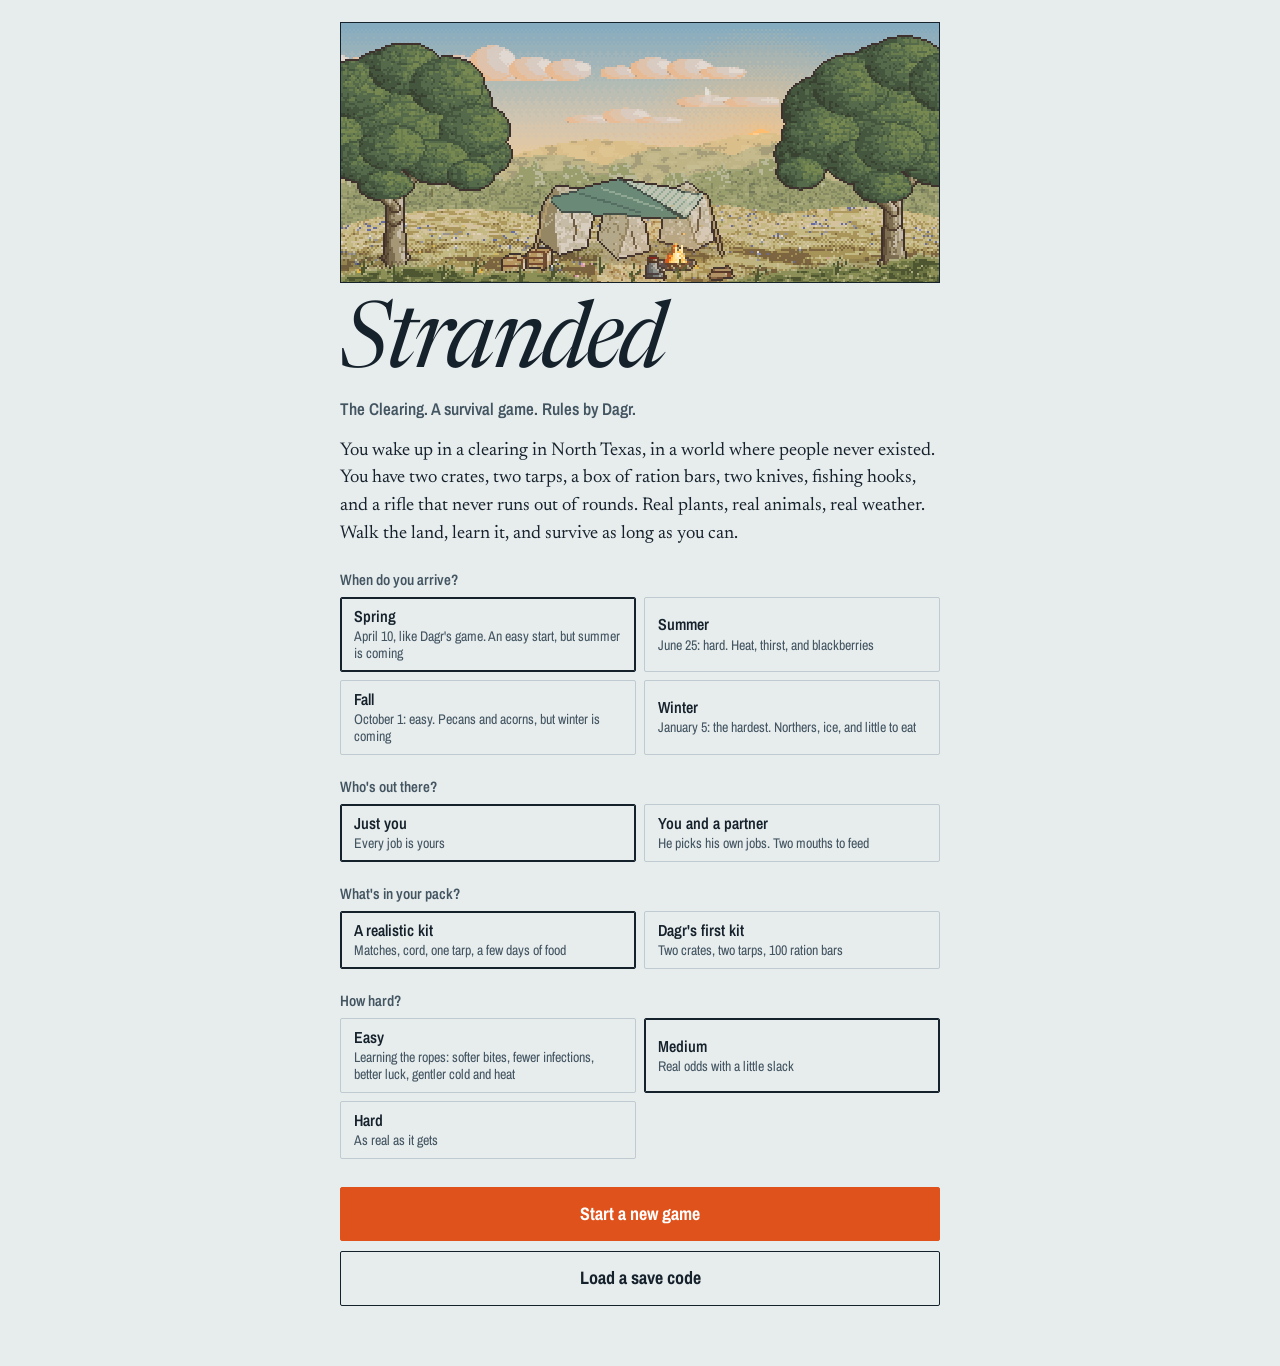
==== commit d1cdfd62: "Stranded: secret places and legends, and better hunting and fishing Secret places: the Bluff Cave an" ====
--- a/the-clearing-stranded/index.html
+++ b/the-clearing-stranded/index.html
@@ -131,6 +131,7 @@
 .world canvas{display:block;width:100%;height:100%;image-rendering:pixelated;image-rendering:crisp-edges}
 .world:focus-visible{box-shadow:inset 0 0 0 3px var(--blaze)}
 .world canvas.lvcv{position:absolute;inset:0;image-rendering:auto}
+.world canvas.lvcv[hidden]{display:none}
 .lvfade{position:absolute;inset:0;background:#0a0c10;opacity:0;pointer-events:none}
 .lvmark{position:absolute;left:0;top:0;width:0;height:0;pointer-events:none}
 .lvmark::before{content:"";position:absolute;left:-9px;top:-18px;border-style:solid;border-width:13px 9px 0 9px;border-color:var(--blaze) transparent transparent transparent;filter:drop-shadow(0 0 1px #231f24) drop-shadow(0 0 1px #231f24);animation:lvbob 1s ease-in-out infinite alternate}
@@ -642,10 +643,19 @@
     desc:'Upstream, a still pond ringed with cattails. Gar roll at the surface to gulp air.'},
   creek:   {name:'Creek Bottom', icon:'🌰', x:336, y:236,
     desc:'Rich bottomland downstream: pecans, grapevines, sycamores, and deep shade.'},
-  spring:  {name:'Hidden Spring', icon:'💧', x:318, y:34, hidden:true,
-    desc:'Cold, clear water seeping from the base of a sandstone ledge. Safe to drink.'}
+  spring:  {name:'Hidden Spring', icon:'💧', x:318, y:34, hidden:true, found:'spring',
+    desc:'Cold, clear water seeping from the base of a sandstone ledge. Safe to drink.'},
+  // secret places: found by exploring, each off the end of a trail from the place that leads there
+  cave:    {name:'Bluff Cave', icon:'🦇', x:362, y:276, hidden:true, found:'cave',
+    desc:'Downstream, the creek cuts under a limestone bluff with a cave in its foot, taller than a person. It stays cool all summer and mild all winter. Bats roost in the back, and old bear claw marks scar the walls.'},
+  lick:    {name:'Salt Lick', icon:'🦌', x:362, y:156, hidden:true, found:'lick',
+    desc:'A bare, trampled flat where salty mud seeps out of the ground. Deer, bison and everything else come to lick it, mostly at dawn and dusk.'},
+  beaver:  {name:'Beaver Pond', icon:'🦫', x:364, y:196, hidden:true, found:'beaver',
+    desc:'Upstream, beavers have dammed the creek into a still, deep pond full of drowned trees. A lodge of sticks stands in the middle.'}
 };
-D.LOC_ORDER = ['camp','cedar','oak','prairie','berry','river','pond','creek','spring'];
+D.LOC_ORDER = ['camp','cedar','oak','prairie','berry','river','pond','creek','spring','cave','lick','beaver'];
+// where each secret place is found: by exploring here
+D.SECRETS = {cave: 'creek', lick: 'prairie', beaver: 'creek'};
 
 // kcal = Calories per 100 g. spoil = days a fresh lot lasts at about 70 °F.
 D.FOODS = {
@@ -703,7 +713,7 @@
 D.MATS = {
   poles:{name:'Cedar poles', icon:'🪵'}, planks:{name:'Crate planks', icon:'🪚'},
   bark:{name:'Cedar bark tinder', icon:'🟫'}, wood:{name:'Firewood', icon:'🔥'},
-  vines:{name:'Vines', icon:'🌿'}, cord:{name:'Vine cordage', icon:'➰'}, paracord:{name:'Nylon cord', icon:'🪢'},
+  vines:{name:'Vines', icon:'🌿'}, cord:{name:'Vine cordage', icon:'➰'}, paracord:{name:'Nylon cord', icon:'🪢'}, chert:{name:'Chert', icon:'🪨'}, salt:{name:'Salt', icon:'🧂'},
   yucca:{name:'Yucca leaves', icon:'🌱'}, fiber:{name:'Yucca cord', icon:'🧵'},
   grass:{name:'Dry grass', icon:'🌾'}, stones:{name:'Cooking stones', icon:'🪨'},
   clay:{name:'Clay', icon:'🟤'}, cane:{name:'River cane', icon:'🎋'},
@@ -785,7 +795,10 @@
 D.HUNT = {
   oak:     [['squirrel',0.45],['rabbit',0.32],['turkey',0.28],['deer',0.3]],
   prairie: [['quail',0.45],['rabbit',0.45],['dove',0.4],['turkey',0.14],['deer',0.15],['bison',0.5]],
-  creek:   [['duck',0.32],['squirrel',0.4],['turkey',0.25],['raccoon',0.1],['deer',0.3]]
+  creek:   [['duck',0.32],['squirrel',0.4],['turkey',0.25],['raccoon',0.1],['deer',0.3]],
+  // the secret places: everything comes to the salt lick, and the beaver pond is full of ducks
+  lick:    [['deer',0.5],['rabbit',0.3],['turkey',0.22],['bison',0.6]],
+  beaver:  [['duck',0.55],['raccoon',0.15],['deer',0.18]]
 };
 D.GAME = {
   squirrel:{name:'fox squirrel', food:'squirrel', kg:[0.3,0.4], clean:0.5, small:true, eco:'squirrel'},
@@ -798,27 +811,31 @@
   // birds that come in flocks: a hunt can bring down more than one with its three shots
   quail:{name:'bobwhite quail', food:'quail', kg:[0.15,0.2], clean:0.3, small:true, flock:[4,9], fly:true},
   dove:{name:'mourning doves', food:'dove', kg:[0.1,0.13], clean:0.2, small:true, flock:[2,4], fly:true},
-  duck:{name:'wood ducks', food:'duck', kg:[0.45,0.65], clean:0.4, small:true, flock:[2,4], fly:true}
+  duck:{name:'wood ducks', food:'duck', kg:[0.45,0.65], clean:0.4, small:true, flock:[2,4], fly:true},
+  // legends: one of each, found step by step (the side quests say how)
+  ghostbuck:{name:'the Ghost Buck', food:'venison', kg:[30,36], clean:2.5, hides:1, legend:true},
+  oldbull:{name:'the Old Bull', food:'bison', kg:[60,60], clean:5, hides:3, legend:true}
 };
 
 // Fish on a hook and line. where: how common at each water (missing: not there). kg: whole-fish weight. fight: how
 // hard it pulls (0 to 1). food: what it is in the pantry. warm: bites best in warm months. night: feeds at dusk and
 // after dark. run: the months it crowds up the river to spawn. legend: the fish of a lifetime.
 D.FISH = {
-  bluegill:    {name:'Bluegill', sci:'Lepomis macrochirus', food:'sunfish', where:{pond:1, creek:0.35, river:0.15}, kg:[0.06,0.35], fight:0.22, warm:true, fact:'The fish almost everyone catches first. It nibbles the bait off the hook if you strike too soon.'},
+  bluegill:    {name:'Bluegill', sci:'Lepomis macrochirus', food:'sunfish', where:{pond:1, creek:0.35, river:0.15, beaver:0.8}, kg:[0.06,0.35], fight:0.22, warm:true, fact:'The fish almost everyone catches first. It nibbles the bait off the hook if you strike too soon.'},
   longear:     {name:'Longear sunfish', sci:'Lepomis megalotis', food:'sunfish', where:{creek:1, river:0.15}, kg:[0.04,0.18], fight:0.2, warm:true, fact:'Maybe the most colorful fish in North America: turquoise squiggles on bright orange, in clear rocky creeks.'},
-  greensunfish:{name:'Green sunfish', sci:'Lepomis cyanellus', food:'sunfish', where:{pond:0.45, creek:0.55}, kg:[0.05,0.25], fight:0.25, warm:true, fact:'A big mouth for a sunfish, and tough enough to live in the smallest, warmest pools.'},
-  crappie:     {name:'White crappie', sci:'Pomoxis annularis', food:'sunfish', where:{pond:0.35, river:0.25}, kg:[0.15,0.8], fight:0.3, fact:'Schools around sunken branches. Its mouth is paper-thin, so reel gently.'},
-  bass:        {name:'Largemouth bass', sci:'Micropterus salmoides', food:'bass', where:{pond:0.6, river:0.2, creek:0.15}, kg:[0.3,3], fight:0.62, warm:true, fact:'An ambush hunter of weedy shallows. When it\'s hooked, it jumps.'},
+  greensunfish:{name:'Green sunfish', sci:'Lepomis cyanellus', food:'sunfish', where:{pond:0.45, creek:0.55, beaver:0.5}, kg:[0.05,0.25], fight:0.25, warm:true, fact:'A big mouth for a sunfish, and tough enough to live in the smallest, warmest pools.'},
+  crappie:     {name:'White crappie', sci:'Pomoxis annularis', food:'sunfish', where:{pond:0.35, river:0.25, beaver:0.6}, kg:[0.15,0.8], fight:0.3, fact:'Schools around sunken branches. Its mouth is paper-thin, so reel gently.'},
+  bass:        {name:'Largemouth bass', sci:'Micropterus salmoides', food:'bass', where:{pond:0.6, river:0.2, creek:0.15, beaver:0.7}, kg:[0.3,3], fight:0.62, warm:true, fact:'An ambush hunter of weedy shallows. When it\'s hooked, it jumps.'},
   spottedbass: {name:'Spotted bass', sci:'Micropterus punctulatus', food:'bass', where:{creek:0.45, river:0.25}, kg:[0.2,1.3], fight:0.55, warm:true, fact:'The bass of clear, rocky creeks. Rows of little spots run down its belly.'},
   whitebass:   {name:'White bass', sci:'Morone chrysops', food:'bass', where:{river:0.18}, run:[1,2,3], kg:[0.3,1.1], fight:0.5, fact:'In late winter they crowd up the rivers by the thousands to spawn. Texans call it the sand bass run.'},
-  catfish:     {name:'Channel catfish', sci:'Ictalurus punctatus', food:'catfish', where:{river:1, pond:0.35, creek:0.3}, kg:[0.4,5], fight:0.6, night:true, fact:'Finds food in muddy water by smell and taste: its whole body is covered in taste buds.'},
-  bullhead:    {name:'Yellow bullhead', sci:'Ameiurus natalis', food:'catfish', where:{pond:0.35, creek:0.3}, kg:[0.2,0.8], fight:0.35, night:true, fact:'A little catfish with white chin whiskers. Careful: the spines in its fins sting.'},
+  catfish:     {name:'Channel catfish', sci:'Ictalurus punctatus', food:'catfish', where:{river:1, pond:0.35, creek:0.3, beaver:0.3}, kg:[0.4,5], fight:0.6, night:true, fact:'Finds food in muddy water by smell and taste: its whole body is covered in taste buds.'},
+  bullhead:    {name:'Yellow bullhead', sci:'Ameiurus natalis', food:'catfish', where:{pond:0.35, creek:0.3, beaver:0.5}, kg:[0.2,0.8], fight:0.35, night:true, fact:'A little catfish with white chin whiskers. Careful: the spines in its fins sting.'},
   bluecat:     {name:'Blue catfish', sci:'Ictalurus furcatus', food:'catfish', where:{river:0.08}, kg:[3,25], fight:0.88, night:true, fact:'The biggest catfish in North America. Some grow past 100 pounds.'},
-  flathead:    {name:'Flathead catfish', sci:'Pylodictis olivaris', food:'catfish', where:{river:0.06}, kg:[3,30], fight:0.9, night:true, fact:'A loner that waits in deep holes and eats only live fish.'},
+  flathead:    {name:'Flathead catfish', sci:'Pylodictis olivaris', food:'catfish', where:{river:0.06, beaver:0.12}, kg:[3,30], fight:0.9, night:true, fact:'A loner that waits in deep holes and eats only live fish.'},
   drum:        {name:'Freshwater drum', sci:'Aplodinotus grunniens', food:'fish', where:{river:0.4}, kg:[0.5,3], fight:0.55, fact:'It grunts by drumming muscles against its air bladder. The stones in its ears are called lucky stones.'},
   spottedgar:  {name:'Spotted gar', sci:'Lepisosteus oculatus', food:'gar', where:{pond:0.25, creek:0.1}, kg:[0.5,2], fight:0.6, warm:true, fact:'Gulps air at the surface, so it does fine in warm, still ponds. Its eggs are poisonous: never eat gar roe.'},
   longnosegar: {name:'Longnose gar', sci:'Lepisosteus osseus', food:'gar', where:{river:0.3}, kg:[0.8,4], fight:0.65, warm:true, fact:'A snout like a needle, full of teeth. Hard to hook: the bait slips off its bony jaws.'},
+  oldwhiskers: {name:'Old Whiskers', sci:'Pylodictis olivaris', food:'catfish', where:{beaver:0.06}, kg:[32,45], fight:1, night:true, legend:true, fact:'A flathead catfish older than any tree on the dam, lying in the deepest hole under the drowned timber. Flatheads only eat live fish, and this one has eaten a lot of them.'},
   alligatorgar:{name:'Alligator gar', sci:'Atractosteus spatula', food:'gar', where:{river:0.012}, kg:[25,90], fight:1, warm:true, legend:true, fact:'The giant of the river. It can pass 8 feet and 300 pounds, and gars have been around since the dinosaurs.'}
 };
 
@@ -874,6 +891,9 @@
    special:'leach', desc:'Boil bitter acorns in changes of water to pull out the tannins. Needs a bowl or pot and 2 liters of water.'},
   {id:'bow', name:'Carve a bois d\'arc bow', icon:'🏹', group:'Hunting', hours:12, session:3, work:'moderate',
    need:{stave:1, fiber:2}, flag:'bow', desc:'A quiet hunting weapon that never runs out of bullets.'},
+  {id:'points', name:'Knap chert arrowheads', icon:'🪨', group:'Hunting', hours:2, work:'light', anywhere:true,
+   need:{chert:3}, flag:'points', prereq:[{kind:'recipe',id:'bow',label:'Bois d’arc bow'}],
+   desc:'Flake sharp points from the chert of the Bluff Cave, pressing off chips with a deer-antler tip. Arrows with stone points hit harder and break less.'},
   {id:'arrows', name:'Make 3 arrows', icon:'🏹', group:'Hunting', hours:2, work:'light',
    need:{cane:3, feathers:3}, give:{arrows:3}, desc:'River cane shafts, turkey-feather fletching, fire-hardened tips.'},
   {id:'workbench', name:'Build a workbench', icon:'🪚', group:'Camp', hours:4, session:2, work:'moderate', planks:true,
@@ -977,6 +997,7 @@
   cougar:{name:'Mountain lion', sci:'Puma concolor', cat:'Animals', fact:'An ambush hunter, most active at dawn and dusk. Face it, look big, and never run.'},
   pigeon:{name:'Passenger pigeon', sci:'Ectopistes migratorius', cat:'Animals', fact:'Extinct in our world since 1914. Here, migrating flocks still take hours to pass overhead.'},
   parakeet:{name:'Carolina parakeet', sci:'Conuropsis carolinensis', cat:'Animals', fact:'North America\'s own parrot, extinct in our world since 1918. Here they flash green and yellow through the bottomland trees.'},
+  bat:{name:'Mexican free-tailed bat', sci:'Tadarida brasiliensis', cat:'Animals', fact:'Millions roost in Texas caves. Each one eats hundreds of moths and mosquitoes a night, and they fly out at dusk in rivers you can see for miles.'},
   beaver:{name:'American beaver', sci:'Castor canadensis', cat:'Animals', fact:'Their dams make ponds. They also spread giardia, one reason to boil your water.'},
   bullfrog:{name:'American bullfrog', sci:'Lithobates catesbeianus', cat:'Animals', fact:'Hunts at night along the pond edge. The legs are the meat.'},
   snapper:{name:'Common snapping turtle', sci:'Chelydra serpentina', cat:'Animals', fact:'Keep your hands away from the front half. A big one is a lot of meat.'},
@@ -1021,6 +1042,10 @@
   camp1:{name:'Home improvement', how:'Build your first camp upgrade'},
   camp5:{name:'Homestead', how:'Build all five camp upgrades'},
   hut1:{name:'Builder', how:'Build your first hut'},
+  ghost:{name:'Ghost of the woods', how:'Bring home the Ghost Buck'},
+  oldbull:{name:'The Old Bull', how:'Face down the Old Bull'},
+  whiskers:{name:'Old Whiskers', how:'Land Old Whiskers'},
+  secret:{name:'Off the map', how:'Find a secret place'},
   village:{name:'A little village', how:'Build all four huts'}
 };
 
@@ -1172,6 +1197,31 @@
    steps:[{text:'Carve a bow-drill kit from a cedar pole', recipe:'bowdrill'}, {text:'Strip cedar bark for tinder', any:[{inv:'bark', n:1}, {stat:'drillFires', n:1}], at:['cedar', 'bark'], hint:'The stringy bark peels off the cedars at the Cedar Stand.'},
      {text:'Start a fire with the bow drill', stat:'drillFires', n:1, at:['camp', 'firestart'], hint:'Let the fire go out first, or bank it. Saw steady and fast until it smokes, then blow the coal into the bark.'}],
    done:'Smoke, a coal, a flame, and no match. You can make fire with your hands now, anywhere, for the rest of your life.'},
+  // the legends
+  {id:'ghostbuck', side:true, title:'The Ghost Buck', when:{found:'trail'},
+   story:'A white deer: one in thirty thousand is born that way. If there\'s one in these woods, he\'s old and wise and very hard to see.',
+   steps:[{text:'Find his sign in the Oak Woods', flag:'ghostSign', at:['oak', 'hunt_oak'], hint:'Hunt or explore the Oak Woods and watch the ground.'},
+     {text:'Find the salt lick he goes to', found:'lick', at:['prairie', 'explore_prairie'], hint:'Explore the far prairie: follow the deer trails.'},
+     {text:'Wait for him at the lick at dawn or dusk', flag:'ghostSeen', at:['lick', 'watchlick'], hint:'Watch the lick from the brush in the first or last light.'},
+     {text:'Bring him home', flag:'legendBuck', at:['lick', 'watchlick'], hint:'Three shots. Make the first one count.'}],
+   done:'The Ghost Buck. People would tell this story for a hundred years, if there were any people.'},
+  {id:'oldbull', side:true, title:'The Old Bull', when:{world:'bison'},
+   story:'Every herd has one: the oldest, biggest bull, scarred from a hundred fights. He doesn\'t run from wolves. He won\'t run from you.',
+   steps:[{text:'Find the salt lick on the Prairie', found:'lick', at:['prairie', 'explore_prairie'], hint:'Explore the far prairie: follow the trails.'},
+     {text:'Find his wallow at the lick while the herd is here', flag:'bullSign', at:['lick', 'watchlick'], hint:'Watch the lick while the herd is on the Prairie.'},
+     {text:'Face the Old Bull', flag:'legendBull', at:['lick', 'watchlick'], hint:'He comes to the salt at dawn and dusk. If you miss, he charges.'}],
+   done:'The Old Bull is down. Smoke what you can: it\'s weeks of meat.'},
+  {id:'rivergiant', side:true, title:'The River Giant', when:{did:'fish_river'},
+   story:'Alligator gars live a hundred years and grow longer than a canoe. They hunt the deep holes of the big rivers at dusk.',
+   steps:[{text:'See the River Giant roll', flag:'garSeen', at:['river', 'fish_river'], hint:'Fish the River Bank and watch the deep water by the snag.'},
+     {text:'Catch a fish of 2 pounds or more for bait', flag:'bigBait', at:['river', 'fish_river'], hint:'Fish the river or the pond. Bait on the bottom finds the bigger fish.'},
+     {text:'Land the River Giant', ach:'legendgar', at:['river', 'fish_river'], hint:'Fish the river at dusk, in the last light, bait high. Be patient on the line.'}],
+   done:'The River Giant, on the bank. You let your arms shake for a while.'},
+  {id:'whiskers', side:true, title:'Old Whiskers', when:{found:'beaver'},
+   story:'In the deepest hole under the drowned trees of the beaver pond lives a flathead catfish older than the dam.',
+   steps:[{text:'Fish the beaver pond', did:'fish_beaver', at:['beaver', 'fish_beaver'], hint:'Fish from the dam.'},
+     {text:'Land Old Whiskers', ach:'whiskers', at:['beaver', 'fish_beaver'], hint:'He feeds in the last light of dusk. Bait on the bottom, and hold on.'}],
+   done:'Old Whiskers. You could almost swear he looked at you.'},
   {id:'village', side:true, title:'A little village', when:{shelter:1},
    story:'There\'s open ground all round the boulders: room for a hut to sleep in, a storehouse, a smokehouse and a workshop. Each one takes a lot of poles and grass, and each one makes camp better for good.',
    steps:[{text:'Build a sleeping hut', recipe:'hutsleep'}, {text:'Build a storehouse', recipe:'hutstore'}, {text:'Build a smokehouse', recipe:'hutsmoke'}, {text:'Build a workshop', recipe:'hutshop'}],
@@ -1306,6 +1356,7 @@
 }
 // what the cold feels like: the National Weather Service wind chill, for 50 °F and below with wind over 3 mph
 function feels(s, work, ctx){
+  if (s.loc === 'cave' && (work === 'rest' || work === 'sleep' || work === 'light')) return 64;
   const T = tempAt(s, s.t), v = windOn(s, work, ctx);
   if (T > 50 || v < 3) return T;
   const k = Math.pow(v, 0.16);
@@ -1484,8 +1535,9 @@
   const atCamp = s.loc === 'camp';
   let q = 0.42;
   if (atCamp){ q += [0, 0.22, 0.33, 0.43][s.shelter]; if (s.tools.bedding) q += 0.1; if (s.tools.hutSleep) q += 0.12; }
+  if (s.loc === 'cave') q += 0.25;
   const rain = rainNow(s, s.t);
-  if (rain && !(atCamp && s.shelter >= 1)) q -= 0.25;
+  if (rain && !(atCamp && s.shelter >= 1) && s.loc !== 'cave') q -= 0.25;
   const T = tempAt(s, s.t), ins = insulation(s, 'sleep');
   const Tf = feels(s, 'sleep', {camp: atCamp});
   if (Tf < 55) q -= Math.max(0, (55 - Tf) / 60) * (1 - ins);
@@ -1502,10 +1554,11 @@
 
 function stepBody(s, dt, work, ctx){
   const b = s.body, c = s.cond;
-  const T = tempAt(s, s.t);
+  const inCave = s.loc === 'cave' && (work === 'rest' || work === 'sleep' || work === 'light');   // a cave stays near 64 °F all year
+  const T = inCave ? 64 : tempAt(s, s.t);
   const rain = rainNow(s, s.t);
   const atCamp = s.loc === 'camp';
-  const covered = atCamp && s.shelter >= 1 && (ctx.camp || work === 'sleep' || work === 'rest');
+  const covered = inCave || (atCamp && s.shelter >= 1 && (ctx.camp || work === 'sleep' || work === 'rest'));
   // wet or dry
   if (rain && !covered){
     if (c.wet < 0.9 && !s.flags.soaked){ s.flags.soaked = true; msg(s, rain.kind === 'snow' ? 'Snow soaks through your clothes.' : 'The rain soaks you to the skin.'); }
@@ -1688,7 +1741,7 @@
     if (rain && s.shelter < 2 && !(s.tools.hutSmoke && r.need === 'smoke') && r.prog > 0 && chance(s, 0.1 * dt)) r.prog = Math.max(0, r.prog - 2);
     if (r.prog >= r.req){
       lot.st = r.need === 'smoke' ? 'smoked' : 'dried';
-      lot.exp = s.t + (r.need === 'smoke' ? 30 : 60) * 24;
+      lot.exp = s.t + (r.need === 'smoke' ? (r.salt ? 45 : 30) : 60) * 24;
       lot.rack = null;
       msg(s, lotName(lot) + ' is done on the rack. It will keep for weeks.');
       ach(s, null, 'jerky');
@@ -1865,9 +1918,9 @@
     t: 0, t0: 0, loc: 'camp',
     body: {hp: 100, hyd: 96, res: RES_MAX, en: 92},
     cond: {wet: 0, inc: 0, sick: 0, venom: 0, venomT: 0, rash: 0, sprain: 0, protein: 0},
-    inv: {poles: 0, planks: 0, bark: 0, wood: 0, vines: 0, cord: 0, paracord: 0, yucca: 0, fiber: 0, grass: 0, stones: 0, clay: 0, cane: 0, grubs: 0, hides: 0, feathers: 0, stave: 0, arrows: 0},
+    inv: {poles: 0, planks: 0, bark: 0, wood: 0, vines: 0, cord: 0, paracord: 0, chert: 0, salt: 0, yucca: 0, fiber: 0, grass: 0, stones: 0, clay: 0, cane: 0, grubs: 0, hides: 0, feathers: 0, stave: 0, arrows: 0},
     gear: {crates: 0, tarp: 0, knives: 0, rounds: 99, laces: 0, hooks: 0, matches: 0, bottle: 0, firstaid: 0, bars: 0},
-    tools: {bowdrill: false, spear: false, fishtrap: false, snares: 0, rack: false, bowl: false, pot: false, bags: 0, rain: false, hang: false, bedding: false, blanket: false, bow: false, club: false, seep: false, workbench: false, woodstore: false, cache: false, hearth: false, lookout: false, hutSleep: false, hutStore: false, hutSmoke: false, hutShop: false},
+    tools: {points: false, bowdrill: false, spear: false, fishtrap: false, snares: 0, rack: false, bowl: false, pot: false, bags: 0, rain: false, hang: false, bedding: false, blanket: false, bow: false, club: false, seep: false, workbench: false, woodstore: false, cache: false, hearth: false, lookout: false, hutSleep: false, hutStore: false, hutSmoke: false, hutShop: false},
     shelter: 0,
     fire: {st: 'out', fuel: 0, at: 0, wet: false},
     water: {clean: 0, raw: 0, risk: 0},
@@ -1877,7 +1930,7 @@
     pot: {stage: 'none', dried: 0, tries: 0},
     proj: {},
     skill: {fireOK: 0, fireFail: 0, spear: 0},
-    found: {spring: false, osage: false, trail: false},
+    found: {spring: false, osage: false, trail: false, cave: false, lick: false, beaver: false},
     visited: {camp: true},
     guide: {}, ach: {},
     world: {dry: 0, flood: 0, bison: 0, bisonId: 0, pigeons: 0, pigeonId: 0, carcass: 0, wolvesAway: 0, scare: {}, mast: 'fair', raidNight: -99},
@@ -2101,6 +2154,9 @@
 E.skyWord = skyWord;
 
 /* ---------- walking ---------- */
+// a secret place counts once it's been found (the Hidden Spring, the cave, the lick, the beaver pond)
+function foundLoc(s, k){ const L = D.LOCS[k]; return !!L && (!L.hidden || !!(s.found && s.found[L.found || 'spring'])); }
+E.foundLoc = foundLoc;
 function travelMins(s, k){
   const a = D.LOCS[s.loc], b = D.LOCS[k];
   let m = Math.max(10, Math.round(Math.hypot(a.x - b.x, a.y - b.y) * 0.28 / 5) * 5);
@@ -2110,7 +2166,7 @@
   return Math.round(m);
 }
 E.travelList = function(s){
-  return D.LOC_ORDER.filter(k => k !== s.loc && (!D.LOCS[k].hidden || s.found.spring))
+  return D.LOC_ORDER.filter(k => k !== s.loc && foundLoc(s, k))
     .map(k => ({id: k, name: D.LOCS[k].name, icon: D.LOCS[k].icon, mins: travelMins(s, k), visited: !!s.visited[k]}));
 };
 const FIRST = {
@@ -2120,11 +2176,14 @@
   berry: ['honeybee', 'Native bees work the flowers: bumblebees, sweat bees, tiny carpenter bees. Not one honeybee. Those came from Europe with people.'],
   pond: ['gar', 'A long, toothy fish rises, gulps air with a pop, and sinks again: a gar.'],
   creek: ['hog', 'The bottomland soil is smooth and unbroken. In our Texas, feral hogs would have torn it all up. There are none here.'],
-  spring: [null, 'The water is so cold it makes your teeth ache.']
+  spring: [null, 'The water is so cold it makes your teeth ache.'],
+  cave: ['bat', 'Your eyes adjust to the dark. Hundreds of bats hang from the cave roof like folded umbrellas, and a cool breath of air comes from deep inside. Old claw marks on the wall: a bear has wintered here.'],
+  lick: [null, 'The mud is churned with tracks: deer, raccoon, turkey, bison. Everything comes here for the salt.'],
+  beaver: ['beaver', 'A dam of mud and sticks taller than you holds back a whole pond. Out in the middle, a beaver lodge, and a V of ripples heading for it.']
 };
 E.travel = function(s, k){
   if (s.dead || s.pending || !D.LOCS[k] || k === s.loc) return null;
-  if (D.LOCS[k].hidden && !s.found.spring) return null;
+  if (!foundLoc(s, k)) return null;
   const snap = snapshot(s); begin(s);
   const R = newR('Walk to ' + D.LOCS[k].name, D.LOCS[k].icon);
   const mins = travelMins(s, k), dark = isDark(s);
@@ -2141,6 +2200,7 @@
   }
   if (!s.visited[k]){
     s.visited[k] = true; skillUp(s, R, 'exploring', 2, 'go:' + k);
+    if (D.LOCS[k].hidden && k !== 'spring') ach(s, R, 'secret');
     const f = FIRST[k];
     if (f){ if (f[0]) unlock(s, f[0], R); R.lines.push(f[1]); }
   }
@@ -2355,8 +2415,10 @@
   run(s, R){
     pass(s, 0.5, 'light', R, {camp: true}); if (s.dead) return;
     const L = rackable(s);
-    for (const f of L){ const meat = !!D.FOODS[f.key].meat; f.rack = {need: meat ? 'smoke' : 'sun', prog: 0, req: meat ? 30 : 24}; }
+    const salt = s.inv.salt >= 1 && L.some(f => D.FOODS[f.key].meat);
+    for (const f of L){ const meat = !!D.FOODS[f.key].meat; f.rack = {need: meat ? 'smoke' : 'sun', prog: 0, req: meat ? (salt ? 20 : 30) : 24}; if (meat && salt) f.rack.salt = true; }
     R.lines.push('You slice everything thin and lay it on the rack: ' + L.map(f => D.FOODS[f.key].name.toLowerCase()).join(', ') + '.');
+    if (salt){ add(s, R, 'salt', -1); R.lines.push('You rub the meat with salt from the lick first. Salted, it cures in two-thirds the time and keeps half again as long.'); }
     if (L.some(f => D.FOODS[f.key].meat)) R.lines.push('The meat needs the fire kept going for about 30 hours, day and night.');
   }});
 act({id: 'rest', loc: '*', name: 'Rest for an hour', icon: '🌤️', h: 1, work: 'rest', dark: 'ok', haz: false,
@@ -2403,7 +2465,7 @@
 act({id: 'woodO', loc: 'oak', name: 'Gather oak deadwood', icon: '🔥', h: 1, work: 'moderate',
   sub: s => 'Dense oak burns long and hot. ' + stockWord(s.stock.woodO, 70),
   run(s, R){ gatherWood(s, R, 'woodO', 2.5, 4, 'Heavy oak limbs, dry and gray. They\'ll burn for hours.'); }});
-for (const L of ['oak', 'prairie', 'creek']){
+for (const L of ['oak', 'prairie', 'creek', 'beaver']){
   act({id: 'hunt_' + L, loc: L, name: 'Hunt', icon: '🎯', h: 2, work: 'moderate',
     can: canHunt, sub: s => huntSub(s, L), run(s, R){ huntGo(s, R, L); }});
 }
@@ -2595,6 +2657,33 @@
   show: s => !s.tools.seep,
   sub: () => 'A hole in the sandbar fills with sand-filtered water. Safer than the river.',
   run(s, R){ pass(s, 2, 'heavy', R); if (s.dead) return; s.tools.seep = true; R.lines.push('You dig into the sandbar a few feet from the water. Slowly the hole fills with water that seeped through the sand: clearer than the river, and safer. Not perfectly safe, but close.'); }});
+// the Bluff Cave
+act({id: 'chert', loc: 'cave', name: 'Chip chert from the bluff', icon: '🪨', h: 1, work: 'heavy',
+  sub: () => 'Gray nodules of chert in the limestone: it breaks with an edge sharper than glass.',
+  run(s, R){ pass(s, 1, 'heavy', R); if (s.dead) return; add(s, R, 'chert', ri(s, 2, 3)); R.lines.push('You pry fist-sized nodules of chert out of the limestone and strike a test flake: sharp enough to shave with.'); }});
+act({id: 'bats', loc: 'cave', name: 'Watch the bats fly out', icon: '🦇', h: 0.5, work: 'rest', dark: 'ok',
+  show: s => isEvening(s) || twilight(s),
+  sub: () => 'At dusk the whole roost pours out of the cave to hunt.',
+  run(s, R){ pass(s, 0.5, 'rest', R); if (s.dead) return; unlock(s, 'bat', R); s.flags.bats = true; R.lines.push('At dusk a few bats flicker out, then dozens, then a living river of them pours out of the cave mouth and away over the trees, with a sound like rain. It goes on for ten minutes.'); }});
+// the Salt Lick
+act({id: 'watchlick', loc: 'lick', name: 'Watch the lick from the brush', icon: '🎯', h: 2, work: 'moderate',
+  can: canHunt, sub: s => (twilight(s) ? 'Dawn and dusk: the best time. ' : 'Animals come mostly at dawn and dusk. ') + 'Everything comes here for the salt.',
+  run(s, R){ huntGo(s, R, 'lick'); }});
+act({id: 'salt', loc: 'lick', name: 'Scrape salt from the dry crust', icon: '🧂', h: 1, work: 'light',
+  can: s => rainNow(s, s.t) || rainedEarlierToday(s) ? 'The crust has washed back into mud. Wait for a dry day.' : true,
+  sub: () => 'On dry days a white crust of salt forms on the mud. Salt cures meat faster on the drying rack.',
+  run(s, R){ pass(s, 1, 'light', R); if (s.dead) return; add(s, R, 'salt', ri(s, 1, 2)); R.lines.push('You scrape the white crust off the dry mud into your hat, and pick out the grit. Real salt.'); }});
+// the Beaver Pond
+act({id: 'drink_beaver', loc: 'beaver', name: 'Drink from the pond', icon: '💧', h: 0.25, work: 'rest', dark: 'ok',
+  can: thirsty, sub: () => 'Beavers live in it. Beaver fever is real.', run(s, R){ drinkSource(s, R, 0.07); }});
+act({id: 'fill_beaver', loc: 'beaver', name: 'Fill your containers', icon: '🎒', h: 0.25, work: 'light', dark: 'ok',
+  can: canFill, sub: () => 'Boil it: beavers carry giardia.', run(s, R){ fillSource(s, R, 0.07); }});
+act({id: 'cattail_beaver', loc: 'beaver', name: 'Dig cattail roots', icon: '🌾', h: 1.5, work: 'moderate', wading: true,
+  sub: () => 'Cattails crowd the shallows above the dam.', run(s, R){ cattails(s, R, 1.1); }});
+act({id: 'beavers', loc: 'beaver', name: 'Watch the beavers', icon: '🦫', h: 0.5, work: 'rest', dark: 'ok',
+  show: s => isEvening(s) || twilight(s),
+  sub: () => 'They come out at dusk to work on the dam.',
+  run(s, R){ pass(s, 0.5, 'rest', R); if (s.dead) return; unlock(s, 'beaver', R); s.flags.beavers = true; R.lines.push('A flat head breaks the water and tows a willow branch to the dam. Then another. When one spots you, it slaps its tail on the water with a crack like a rifle shot, and they all vanish.'); }});
 act({id: 'drink_pond', loc: 'pond', name: 'Drink from the pond', icon: '💧', h: 0.25, work: 'rest', dark: 'ok',
   can: thirsty, sub: () => 'Still, warm water. Riskier than the river.', run(s, R){ drinkSource(s, R, 0.06); }});
 act({id: 'fill_pond', loc: 'pond', name: 'Fill your containers', icon: '🎒', h: 0.25, work: 'light', dark: 'ok',
@@ -2691,6 +2780,7 @@
 /* ---------- exploring ---------- */
 function explore(s, R, loc){
   pass(s, exploreHours(s), 'moderate', R); if (s.dead) return;
+  legendSigns(s, R, loc);
   if (s.tools.lookout) R.lines.push('The route you picked from the lookout saves half an hour.');
   if (!s.found.spring && chance(s, loc === 'oak' ? 0.3 : loc === 'prairie' ? 0.22 : 0.12)){
     s.found.spring = true;
@@ -2702,6 +2792,21 @@
     R.lines.push('A grove of thorny trees dropping bumpy green fruit the size of softballs: osage orange, bois d\'arc. The best bow wood there is. You can cut a stave here now.');
     return;
   }
+  if (loc === 'creek' && !s.found.cave && chance(s, 0.35)){
+    s.found.cave = true;
+    R.lines.push('Far downstream, the creek bends under a pale limestone bluff, and in the foot of the bluff is a cave mouth taller than you. A cool breath of air comes out of it. It\'s on your map now: the Bluff Cave.');
+    return;
+  }
+  if (loc === 'creek' && !s.found.beaver && chance(s, 0.3)){
+    s.found.beaver = true;
+    R.lines.push('You follow the creek upstream instead, and the water goes still and wide: beavers have dammed it into a pond full of drowned trees. It\'s on your map now: the Beaver Pond.');
+    return;
+  }
+  if (loc === 'prairie' && !s.found.lick && chance(s, 0.35)){
+    s.found.lick = true;
+    R.lines.push('Deer trails, more and more of them, all heading the same way. They lead to a bare, trampled flat where the mud tastes of salt. It\'s on your map now: the Salt Lick.');
+    return;
+  }
   if (loc === 'oak' && !s.found.trail && chance(s, 0.4)){
     s.found.trail = true; unlock(s, 'deer', R);
     R.lines.push('A deer trail worn deep into the leaf litter, with antler rubs on the saplings. Hunting in the Oak Woods will be better now.');
@@ -2716,7 +2821,7 @@
 /* ---------- fishing with hook and line ---------- */
 // what's biting here right now: how often (bites a minute of the fishing game) and which fish, by how likely
 function fishPool(s, loc){
-  const m = monthNow(s), h = hourOf(s.t), eco = loc === 'pond' ? 'pondfish' : 'riverfish';
+  const m = monthNow(s), h = hourOf(s.t), eco = loc === 'pond' || loc === 'beaver' ? 'pondfish' : 'riverfish';
   const cold = [11, 0, 1].indexOf(m) >= 0, dusk = twilight(s), night = isDark(s), hot = m >= 5 && m <= 7 && h > 11 && h < 17;
   const list = [];
   for (const sp in D.FISH){
@@ -2724,6 +2829,8 @@
     if (F.run) w *= F.run.indexOf(m) >= 0 ? 6 : 0.35;
     if (F.warm && cold) w *= 0.35;
     if (F.night) w *= night || dusk ? 2 : 0.6; else if (night) w *= 0.4;
+    // the River Giant comes to a big bait in the deep water at dusk
+    if (sp === 'alligatorgar' && s.flags.bigBait && (dusk || night)) w *= 20;
     list.push([sp, r3(w)]);
   }
   const rate = Math.sqrt(dens(s, eco)) * Math.sqrt(aware(s, eco)) * (dusk ? 1.4 : hot ? 0.7 : 1) * (cold ? 0.55 : 1) * (s.inv.grubs > 0 ? 1.4 : 1) * LV(s).catch * perk(s, 'fishing');
@@ -2736,7 +2843,7 @@
 }
 function fishGo(s, R, loc){
   pass(s, 1, 'light', R); if (s.dead) return;
-  const P = fishPool(s, loc), eco = loc === 'pond' ? 'pondfish' : 'riverfish';
+  const P = fishPool(s, loc), eco = loc === 'pond' || loc === 'beaver' ? 'pondfish' : 'riverfish';
   const caught = []; let lost = 0;
   if (PLAY && Array.isArray(PLAY.fish)){
     for (const f of PLAY.fish.slice(0, 8)){ const F = f && D.FISH[f.sp]; if (!F || !(F.where[loc] > 0)) continue; caught.push({sp: f.sp, kg: clamp(+f.kg || F.kg[0], F.kg[0], F.kg[1])}); }
@@ -2753,19 +2860,22 @@
   }
   if (lost) add(s, R, 'hooks', -lost);
   if (P.bait && (caught.length || lost)) add(s, R, 'grubs', -1);
+  if (loc === 'river' && questOpen(s, 'rivergiant') && !s.flags.garSeen && chance(s, 0.35)){ s.flags.garSeen = true; R.lines.push('Out in the deep water by the snag, something rolls: a back as long as a canoe, armored in gray plates, and a snout full of teeth. Then it\'s gone. The River Giant. A fish that big wants a big fish for bait.'); }
+  if (questOpen(s, 'rivergiant') && s.flags.garSeen && !s.flags.bigBait && caught.some(c => c.kg >= 0.9)){ s.flags.bigBait = true; R.lines.push('You keep the biggest one alive on a stringer: bait for the River Giant. Fish the river at dusk or after dark.'); }
   let n = 0;
   for (const c of caught){
     if (!harvest(s, eco)) break;
     const F = D.FISH[c.sp];
     addFood(s, R, F.food, c.kg * 0.45);   // about 45% of a fish is meat
     logCatch(s, R, c.sp, c.kg); n++;
-    if (F.legend){ ach(s, R, 'legendgar'); R.lines.push('The alligator gar! Longer than you are tall, armored like a dinosaur. A fish people would talk about for the rest of their lives, if there were any people.'); }
+    if (c.sp === 'oldwhiskers'){ ach(s, R, 'whiskers'); R.lines.push('Old Whiskers! A flathead as long as your leg is tall and as heavy as a full pack, with a head as wide as a shovel. Nobody will ever believe you, because there\'s nobody.'); }
+    else if (F.legend){ ach(s, R, 'legendgar'); R.lines.push('The alligator gar! Longer than you are tall, armored like a dinosaur. A fish people would talk about for the rest of their lives, if there were any people.'); }
   }
   if (n){ s.stats.fish += n; ach(s, R, 'fish'); skillUp(s, R, 'fishing', n, 'fish+'); }
   R.lines.push(n ? (n === 1 ? 'One fish on the stringer.' : n + ' fish on the stringer.') : pick(s, ['Not a bite worth having. Some days the fish win.', 'Nibbles, a stolen worm, and nothing to show for it.']));
   if (lost) R.lines.push((lost > 1 ? lost + ' big ones snapped the line and took the hooks.' : 'A big one snapped the line and took a hook.') + ' ' + (s.gear.hooks > 0 ? s.gear.hooks + ' left.' : 'That was your last hook: whittle gorge hooks (Craft tab).'));
 }
-for (const L of ['pond', 'river', 'creek']){
+for (const L of ['pond', 'river', 'creek', 'beaver']){
   act({id: 'fish_' + L, loc: L, name: 'Fish with hook and line', icon: '🎣', h: 1, work: 'light',
     can: s => s.gear.hooks > 0 ? true : 'No hooks left. Whittle gorge hooks (Craft tab).',
     sub: s => fishSub(s, L), run(s, R){ fishGo(s, R, L); }});
@@ -2804,10 +2914,32 @@
 }
 function huntGo(s, R, loc){
   pass(s, 2, 'moderate', R); if (s.dead) return;
+  legendSigns(s, R, loc);
+  const lg = legendAt(s, loc);
+  if (lg){ s.pending = {type: 'hunt', sp: lg, loc, waited: true, n: 1}; R.lines.push(lg === 'ghostbuck' ? 'The light is going gold. Something pale moves at the edge of the brush, and steps out onto the lick: a white buck with antlers like a rocking chair. The Ghost Buck.' : 'The ground shakes. The herd has come to the lick, and out in front of it walks a bull the size of a pickup truck, scarred and gray in the face: the Old Bull.'); return; }
   const sp = huntRoll(s, loc, false);
   if (!sp){ R.lines.push(pick(s, ['Two hours of stillness. Tracks, droppings, and birdsong, but nothing in range.', 'You ease along the trail, but whatever was here heard you first.', 'Nothing moves but the wind in the grass.'])); return; }
   s.pending = {type: 'hunt', sp, loc, waited: false, n: huntFlock(s, sp)};
   R.lines.push('Something moves. You freeze.');
+}
+// the legends leave signs before you see them: tracks in the Oak Woods, a wallow at the lick
+const questOpen = (s, id) => !!s.quest.open[id] && !s.quest.done[id];
+function legendSigns(s, R, loc){
+  if (loc === 'oak' && questOpen(s, 'ghostbuck') && !s.flags.ghostSign && chance(s, 0.45)){
+    s.flags.ghostSign = true;
+    R.lines.push('In the mud of the deer trail: the biggest tracks you\'ve ever seen, and caught on a briar, a tuft of pure white hair. A white buck. They say a deer like that comes to salt at dawn and dusk.');
+  }
+  if (loc === 'lick' && s.world.bison > 0 && questOpen(s, 'oldbull') && !s.flags.bullSign){
+    s.flags.bullSign = true;
+    R.lines.push('At the edge of the lick, a wallow worn deep into the ground, the dust full of long, coarse, gray hair, and hoofprints wider than your hand. The Old Bull comes here to roll.');
+  }
+}
+// a legend at the lick, at dawn or dusk, once you know its signs
+function legendAt(s, loc){
+  if (loc !== 'lick' || !twilight(s)) return null;
+  if (s.flags.ghostSign && !s.flags.legendBuck && chance(s, 0.4)){ s.flags.ghostSeen = true; return 'ghostbuck'; }
+  if (s.flags.bullSign && s.world.bison > 0 && !s.flags.legendBull && chance(s, 0.35)) return 'oldbull';
+  return null;
 }
 // how many come together: a covey of quail, a pair of doves, or one animal
 function huntFlock(s, sp){ const f = D.GAME[sp].flock; return f ? ri(s, f[0], f[1]) : 1; }
@@ -2821,7 +2953,9 @@
   pigeon: 'The flock is so thick that branches bend under the roosting pigeons.',
   quail: 'A covey of bobwhites is feeding in the grass. You can hear them whistling to each other.',
   dove: 'Mourning doves are coming in low over the grass, fast and twisting.',
-  duck: 'Wood ducks are dabbling in the still water under the trees.'
+  duck: 'Wood ducks are dabbling in the still water under the trees.',
+  ghostbuck: 'The Ghost Buck stands at the lick, white as frost, head up, nostrils working. He knows something is wrong.',
+  oldbull: 'The Old Bull lowers his huge head to the salt, eighty yards out. If he charges, nothing will stop him.'
 };
 const KILL = {
   squirrel: 'A clean shot. Not much meat on a squirrel, but it counts.',
@@ -2833,7 +2967,9 @@
   pigeon: 'One shot into the roost brings down a handful of birds.',
   quail: 'Bobwhite: small, but sweet meat.',
   dove: 'Doves: a mouthful each, but good eating.',
-  duck: 'Wood duck: rich, dark meat with real fat on it.'
+  duck: 'Wood duck: rich, dark meat with real fat on it.',
+  ghostbuck: 'The Ghost Buck. You walk up to him slowly, and for a long minute you just look. Twelve points, a white coat, and more meat than you can carry in one trip.',
+  oldbull: 'The Old Bull goes down like a falling tree. It takes the rest of the day to butcher what you can carry. The wolves will have the rest.'
 };
 function huntView(s){
   const p = s.pending, G = D.GAME[p.sp], o = [];
@@ -2857,7 +2993,7 @@
   if (k === 'arrow' && !(s.tools.bow && s.inv.arrows > 0)) return;
   const game = PLAY && Number.isFinite(+PLAY.hits) ? PLAY : null, most = G.flock ? Math.min(3, p.n || 1) : 1;
   if (game && !(+game.shots > 0)){ R.lines.push('You never get a clean shot, and it slips away.'); return; }
-  let hit = (k === 'arrow' ? 0.58 : 0.84) * Math.sqrt(perf(s)) * Math.sqrt(G.eco ? aware(s, G.eco) : 1) * skm() * perk(s, 'hunting');
+  let hit = (k === 'arrow' ? (s.tools.points ? 0.7 : 0.58) : 0.84) * Math.sqrt(perf(s)) * Math.sqrt(G.eco ? aware(s, G.eco) : 1) * skm() * perk(s, 'hunting');
   if (p.sp === 'pigeon') hit = 0.95;
   if (k === 'shoot') s.world.scare[p.loc] = s.t + 18;
   else s.world.scare[p.loc] = Math.max(s.world.scare[p.loc] || 0, s.t + 3);
@@ -2866,17 +3002,20 @@
   if (!game && hits && most > 1) while (hits < most && chance(s, 0.3 * skm())) hits++;
   const hitIt = hits > 0;
   if (k === 'arrow'){
-    if (!hitIt && chance(s, 0.45)){ add(s, R, 'arrows', -1); R.lines.push('The arrow hisses past and is lost in the brush.'); }
+    if (!hitIt && chance(s, s.tools.points ? 0.3 : 0.45)){ add(s, R, 'arrows', -1); R.lines.push('The arrow hisses past and is lost in the brush.'); }
     else if (hitIt && chance(s, 0.2)){ add(s, R, 'arrows', -1); R.lines.push('The arrow snaps in the carcass.'); }
   }
   if (!hitIt){
     R.lines.push(k === 'shoot' ? 'The shot cracks across the land. A miss, and it\'s gone.' : 'A miss. It bolts.');
+    if (p.sp === 'oldbull' && chance(s, 0.5)){ hurt(s, rr(s, 20, 35) * dmgM(s), 'mauled'); R.lines.push('The Old Bull wheels and charges! You throw yourself into the brush, and a horn rakes your side as he thunders past.'); }
     if (p.sp === 'bison' && chance(s, 0.2)){ hurt(s, rr(s, 15, 30) * dmgM(s), 'mauled'); R.lines.push('A bull swings toward you and charges! It clips you as you dive behind a tree.'); }
     return;
   }
   if (G.eco) harvest(s, G.eco);
   let kg = 0; for (let i = 0; i < hits; i++) kg += rr(s, G.kg[0], G.kg[1]);
   if (p.sp === 'bison'){ kg = s.P > 1 ? 70 : 40; s.world.carcass = 3; }
+  if (p.sp === 'oldbull'){ kg = s.P > 1 ? 100 : 60; s.world.carcass = 3; s.flags.legendBull = true; ach(s, R, 'oldbull'); }
+  if (p.sp === 'ghostbuck'){ s.flags.legendBuck = true; ach(s, R, 'ghost'); }
   if (p.sp === 'pigeon') kg = ri(s, 3, 8) * 0.15;
   pass(s, G.clean * (G.flock ? Math.max(1, hits * 0.6) : 1), G.clean >= 2 ? 'heavy' : 'moderate', R);
   addFood(s, R, G.food, kg);
@@ -3495,6 +3634,8 @@
   if (s.shelter >= 2){ const h = nextHut(s); if (h) goal('There\'s room round the boulders for huts. Next: ' + h.name.charAt(0).toLowerCase() + h.name.slice(1) + '.', {recipe: h.id}); }
   if (s.shelter >= 1 && (!s.found.spring || !s.found.trail)) goal('Nobody has ever mapped these woods. Explore deeper in the Oak Woods and see what\'s out there.', {go: 'oak', act: 'explore_oak'});
   if (s.shelter >= 1 && !s.found.osage) goal('The Creek Bottom runs on for miles. Explore downstream.', {go: 'creek', act: 'explore_creek'});
+  if (s.shelter >= 2 && (!s.found.cave || !s.found.beaver)) goal('There\'s more along the creek than anyone has seen. Explore the Creek Bottom again.', {go: 'creek', act: 'explore_creek'});
+  if (s.shelter >= 2 && !s.found.lick) goal('Deer trails cross the far prairie, all going somewhere. Explore the Prairie and follow them.', {go: 'prairie', act: 'explore_prairie'});
   if (isEvening(s) && s.loc === 'camp' && !isDark(s)) goal('The light is going, and nothing is worth a long walk now. Rest at camp until dark.', {act: 'rest'});
   // what the partner is already out getting, you needn't (unless it's all there is to do)
   const M = s.mate && s.mate.job, busy = M && M.at !== 'camp' && s.t < M.t2 ? (M.k === 'wood' ? /^wood[A-Z]$/ : M.k === 'water' ? /^fill_/ : null) : null;
@@ -3826,6 +3967,8 @@
     if (s.opt.kit !== 'real' && s.opt.kit !== 'first') s.opt.kit = 'first';   // saves from before the realistic kit
     for (const k of ['matches', 'bottle', 'firstaid']) if (!Number.isFinite(s.gear[k])) s.gear[k] = 0;
     if (!Number.isFinite(s.inv.paracord)) s.inv.paracord = 0;
+    for (const k of ['chert', 'salt']) if (!Number.isFinite(s.inv[k])) s.inv[k] = 0;
+    for (const k of ['cave', 'lick', 'beaver']) if (typeof s.found[k] !== 'boolean') s.found[k] = false;
     if (!Number.isFinite(s.stats.drillFires)) s.stats.drillFires = s.opt.kit === 'first' ? s.stats.fires || 0 : 0;
     s.gear.rounds = 99;                                      // the rifle never runs out now
     const numeric = {body:['hp','hyd','res','en'], water:['clean','raw','risk'], inv:Object.keys(D.MATS), gear:Object.keys(D.GEAR).filter(k => k !== 'snares'), tools:['bags','snares'], fire:['fuel','at'], pot:['dried','tries'], skill:['fireOK','fireFail','spear']};
@@ -3847,7 +3990,7 @@
     if (s.log.some(entry => !num(entry.t) || (entry.icon != null && (typeof entry.icon !== 'string' || entry.icon.length > 8)) || entry.lines.some(l => typeof l !== 'string'))) return null;
     if (s.pin != null && !Object.prototype.hasOwnProperty.call(RMAP, s.pin)) delete s.pin;
     if (s.map != null && !(object(s.map) && Number.isInteger(s.map.x) && Number.isInteger(s.map.y) && s.map.x >= 0 && s.map.x < 48 && s.map.y >= 0 && s.map.y < 36)) delete s.map;
-    for (const id of ['workbench','woodstore','cache','hearth','lookout','hutSleep','hutStore','hutSmoke','hutShop']) if (!(id in s.tools)) s.tools[id] = false;
+    for (const id of ['workbench','woodstore','cache','hearth','lookout','hutSleep','hutStore','hutSmoke','hutShop','points']) if (!(id in s.tools)) s.tools[id] = false;
     if (!Array.isArray(s.huts) || s.huts.some(k => ['sleep','store','smoke','shop'].indexOf(k) < 0)) s.huts = ['sleep','store','smoke','shop'].filter(k => s.tools['hut' + k.charAt(0).toUpperCase() + k.slice(1)]);
     if (!Number.isFinite(s.stock.saplings)) s.stock.saplings = 60;   // saves from before oak saplings
     if (!object(s.did) || Object.keys(s.did).some(k => !num(s.did[k]))) s.did = {};   // saves from before quests
@@ -3877,7 +4020,7 @@
    eats and drinks when you do. (His jobs are the same jobs you do, worked out with MATE on: no time passes for you.) */
 let MATE = false;
 // one person alone, carrying what one person can carry, with a long walk each way: about this much of what you'd get
-const MATE_YIELD = 0.7;
+const MATE_YIELD = 0.3;
 const newMate = () => ({job: null, news: [], lastK: null, n: 0});
 function mateOK(M){
   const o = x => !!x && typeof x === 'object' && !Array.isArray(x), num = x => typeof x === 'number' && Number.isFinite(x);
@@ -5531,8 +5674,8 @@
     beasts: {deer: [10, 10, 80, 60], squirrel: [10, 20, 80, 70], turkey: [40, 50, 80, 90]}},
 
   prairie: {ground: 'g', hub: [30, 56],
-    paint: [['G', 'ell', 60, 50, 34, 30], ['G', 'ell', 20, 22, 20, 16], ['G', 'ell', 30, 88, 26, 14], ['G', 'ell', 92, 80, 14, 20], ['g', 'ell', 30, 56, 12, 8], ['L', 'ell', 78, 10, 14, 6], ['g', 'ell', 76, 20, 18, 8]],
-    exits: [['camp', 0, 55]],
+    paint: [['G', 'ell', 60, 50, 34, 30], ['G', 'ell', 20, 22, 20, 16], ['G', 'ell', 30, 88, 26, 14], ['G', 'ell', 92, 80, 14, 20], ['g', 'ell', 30, 56, 12, 8], ['L', 'ell', 78, 10, 14, 6], ['g', 'ell', 76, 20, 18, 8], ['h', 'ell', 96, 88, 8, 12]],
+    exits: [['camp', 0, 55], ['lick', 100, 88, 'hidden']],
     things: [['stones', 72, 20, 0, 'ridge'], ['stones', 80, 22, 1, 'ridge'], ['stones', 86, 18, 0, 'ridge'],
       ['yucca', 30, 28, 0, 'yucca'], ['yucca', 34, 30, 0, 'yucca'], ['yucca', 42, 72, 0, 'yucca'], ['yucca', 46, 74, 0, 'yucca'],
       ['pear', 62, 74, 0, 'pear'], ['pear', 66, 76, 0, 'pear'], ['pear', 86, 56, 0, 'pear'], ['oak', 56, 40, 1, 'hackberry'], ['sapling', 40, 52, 1, 'runs']],
@@ -5595,8 +5738,8 @@
     beasts: {}},
 
   creek: {ground: 'f', hub: [30, 60],
-    paint: [['creek', [[60, 0], [64, 20], [58, 40], [66, 60], [72, 80], [76, 100]]], ['g', 'ell', 30, 40, 18, 14], ['F', 'band', 'right', 4]],
-    exits: [['river', 0, 78]],
+    paint: [['creek', [[60, 0], [64, 20], [58, 40], [66, 60], [72, 80], [76, 100]]], ['g', 'ell', 30, 40, 18, 14], ['F', 'band', 'right', 4], ['h', 'rect', 76, 0, 86, 18], ['h', 'rect', 88, 50, 100, 66]],
+    exits: [['river', 0, 78], ['beaver', 80, 0, 'hidden'], ['cave', 100, 58, 'hidden']],
     things: [['pecan', 24, 30, 0, 'pecans'], ['pecan', 40, 46, 0, 'pecans'], ['pecan', 20, 66, 2, 'grapes'], ['deadfall', 48, 78, 1, 'hardwood'], ['osage', 86, 30, 0, 'osage'], ['pecan', 50, 20, 1, 'stand'], ['pecan', 84, 70, 1]],
     marks: {down: [88, 96]},
     scatter: [['oak', 10, 'f'], ['pecan', 4, 'f'], ['fern', 6, 'f'], ['log', 2, 'f']],
@@ -5618,12 +5761,49 @@
     marks: {pool: [55, 62]},
     scatter: [['fern', 6, 'g'], ['rock', 3, 'g']],
     spots: {pool: {name: 'The spring', at: [55, 62], acts: ['drink_spring', 'fill_spring'], say: 'Cold, clear water seeping from the foot of the ledge.'}},
-    beasts: {}}
+    beasts: {}},
+
+  // the secret places, found by exploring. Until their paintings come, they're drawn in the game's own pixel style.
+  cave: {ground: 'f', hub: [40, 62],
+    paint: [['L', 'band', 'top', 34], ['L', 'ell', 94, 44, 10, 14], ['f', 'ell', 50, 28, 7, 9], ['creek', [[0, 90], [40, 94], [100, 88]]], ['s', 'ell', 52, 80, 24, 5], ['F', 'ell', 0, 30, 10, 20]],
+    exits: [['creek', 0, 66]],
+    things: [['cavemouth', 50, 32, 0, 'mouth'], ['rock', 30, 44, 0], ['rock', 64, 46, 1], ['rock', 80, 70, 0], ['log', 66, 66, 0], ['cedar', 18, 44, 2], ['cedar', 86, 58, 3], ['oak', 20, 76, 0], ['fern', 40, 44, 0], ['fern', 60, 42, 0]],
+    scatter: [['oak', 8, 'f'], ['cedar', 4, 'f'], ['rock', 8, 'f'], ['fern', 6, 'f']],
+    spots: {
+      mouth: {name: 'The cave mouth', at: [49, 38], acts: ['rest', 'sleep', 'bats'], say: 'A cave taller than you in the foot of the bluff. Cool air breathes out of it, and it smells of bats.'},
+      chert: {name: 'Chert in the bluff', at: [72, 37], acts: ['chert'], say: 'Bands of gray-blue chert in the limestone: the stone arrowheads are made from.'}
+    },
+    beasts: {squirrel: [10, 50, 50, 80]}},
+
+  lick: {ground: 'g', hub: [22, 56],
+    paint: [['F', 'band', 'top', 12], ['F', 'band', 'right', 6], ['F', 'ell', 0, 100, 16, 24], ['G', 'ell', 30, 20, 20, 12], ['G', 'ell', 80, 88, 20, 14], ['m', 'ell', 62, 50, 17, 15], ['s', 'ell', 64, 48, 8, 6], ['h', 'ell', 34, 40, 5, 7]],
+    exits: [['prairie', 0, 56]],
+    things: [['cedar', 14, 26, 1], ['cedar', 22, 30, 2], ['cedar', 86, 30, 3], ['oak', 84, 72, 0], ['rock', 72, 38, 0], ['yucca', 40, 80, 0], ['stones', 50, 68, 1], ['pear', 30, 84, 0]],
+    scatter: [['cedar', 6, 'g'], ['oak', 3, 'g'], ['yucca', 4, 'G'], ['rock', 4, 'g'], ['pear', 3, 'g']],
+    spots: {
+      blind: {name: 'Brush blind', at: [30, 50], acts: ['watchlick'], say: 'A screen of brush downwind of the lick. Sit still here and the animals come to you.'},
+      crust: {name: 'The salt crust', at: [63, 50], acts: ['salt'], say: 'Bare mud churned by hooves, crusted white with salt where it has dried.'}
+    },
+    beasts: {deer: [46, 30, 84, 70], bison: [50, 30, 90, 80], turkey: [20, 64, 60, 92], rabbit: [10, 40, 46, 90]}},
+
+  beaver: {ground: 'g', hub: [28, 84],
+    paint: [['F', 'band', 'left', 8], ['F', 'band', 'right', 8], ['F', 'band', 'top', 6], ['pond', 50, 38, 32, 25], ['m', 'rect', 20, 66, 80, 70], ['creek', [[52, 72], [56, 86], [50, 100]]]],
+    exits: [['creek', 76, 100]],
+    things: [['deadfall', 52, 34, 0, 'lodge'], ['snag', 34, 28, 0], ['snag', 66, 46, 1], ['reeds', 22, 48, 0, 'cattailsB'], ['reeds', 25, 55, 0, 'cattailsB'], ['reeds', 78, 54, 0, 'cattailsB'], ['oak', 82, 76, 0, 'perch'], ['oak', 14, 76, 1]],
+    scatter: [['oak', 8, 'g'], ['pecan', 4, 'g'], ['reeds', 10, 'wet'], ['fern', 4, 'g']],
+    spots: {
+      dam: {name: 'The dam', at: [60, 67], acts: ['fish_beaver', 'beavers'], say: 'A dam of mud and sticks taller than you, with deep, still water behind it.'},
+      bank: {name: 'The pond bank', at: [36, 67], acts: ['drink_beaver', 'fill_beaver'], say: 'Still water the color of tea. Boil it: beavers carry giardia.'},
+      cattailsB: {name: 'Cattails', acts: ['cattail_beaver'], say: 'Cattails crowd the shallows above the dam.'},
+      lodge: {name: 'The beaver lodge', acts: ['beavers'], say: 'A dome of sticks and mud out in the pond: the beavers\' house. The door is under water.'},
+      perch: {name: 'Leaning willow', acts: ['hunt_beaver'], say: 'A willow leaning out over the water. Ducks come in to the pond past it.'}
+    },
+    beasts: {deer: [10, 74, 44, 96], rabbit: [60, 76, 90, 96]}}
 };
 const WSOLID = 'FwockLhbr';   // b: a bramble thicket, r: the stones of the fire ring   // ground nobody walks on. H, the brush over the path to the spring, is solid until you find it.
 const tX = p => Math.max(0, Math.min(WW - 1, Math.round(p / 100 * (WW - 1)))), tY = p => Math.max(0, Math.min(WH - 1, Math.round(p / 100 * (WH - 1))));
 // how big each kind of thing is on the ground, in squares
-const FOOT = {bigboulder: [4, 3], oak: [1, 1], pecan: [1, 1], mulberry: [2, 1], osage: [1, 1], cedar: [1, 1], plum: [1, 1], bramble: [2, 1], deadfall: [2, 1], tangle: [3, 1], log: [2, 1], snag: [2, 1], clay: [2, 1], cane: [1, 1], stones: [2, 1], chimney: [1, 1], sapling: [1, 1]};
+const FOOT = {bigboulder: [4, 3], oak: [1, 1], pecan: [1, 1], mulberry: [2, 1], osage: [1, 1], cedar: [1, 1], plum: [1, 1], bramble: [2, 1], deadfall: [2, 1], tangle: [3, 1], log: [2, 1], snag: [2, 1], clay: [2, 1], cane: [1, 1], stones: [2, 1], chimney: [1, 1], sapling: [1, 1], cavemouth: [3, 2]};
 
 function pgen(k){
   const L = PLACES[k], R = rng(9923 + D.LOC_ORDER.indexOf(k) * 101), M = [];
@@ -5699,7 +5879,7 @@
 }
 // every place's map, made once
 const WMAPS = {};
-const wmap = k => WMAPS[k] || (WMAPS[k] = lvTrace(k) ? lvMap(k) : pgen(k));   // a painted place is laid out by its trace
+const wmap = k => WMAPS[k] || (WMAPS[k] = whid(lvTrace(k) ? lvMap(k) : pgen(k)));   // a painted place is laid out by its trace
 // the next place to walk toward on the way to k, along the trails
 function wnextHop(from, to){
   if (from === to) return to;
@@ -5739,7 +5919,7 @@
     fern: lr(mix(c.leaf, '#4e7a3e', 0.4), mix(c.light, '#9cc070', 0.4)),
     rock: c.rock, wrock: mix(c.rock, '#7a6e60', 0.7), grass: c.front, grassT: mix(c.front, c.stalk, 0.5), stalk: c.stalk, stalk2: c.stalk2, seed: c.seed, sand: c.sand,
     berryHi: '#9a7aac', berryRed: '#b0383a', pool: c.water, snow: '#eef1ee', bag: '#a99a67', sod: '#879661', bowl: '#8a6f4c', cane: '#c4b27a',
-    osageFall: lr('#b9a33e', '#e2cf6a'), clay: '#a19c8e'
+    osageFall: lr('#b9a33e', '#e2cf6a'), clay: '#a19c8e', cavedark: '#211c18'
   });
   const RC = {};
   return {P, c, F, winter, ramp(k){ return RC[k] || (RC[k] = Px.ramp(P[k] || '#8a8a7a')); }};
@@ -5773,7 +5953,7 @@
 function wbake(Wd, A, o){
   const c = A.c, Wp = WW * WT, Hp = WH * WT, N = Wp * Hp, M = Wd.M, snow = o.snow;
   const CODE = {g: 0, G: 1, f: 2, t: 3, s: 3, m: 4, w: 5, o: 6, c: 7, k: 8, L: 9, F: 10, h: 11, H: 11, b: 12};
-  const ch = (x, y) => { let q = M[clamp(y, 0, WH - 1)][clamp(x, 0, WW - 1)]; if (q === 'H' && o.found) q = 't'; return q; };
+  const ch = (x, y) => { let q = M[clamp(y, 0, WH - 1)][clamp(x, 0, WW - 1)]; if (q === 'H' && o.found && o.found(clamp(x, 0, WW - 1), clamp(y, 0, WH - 1))) q = 't'; return q; };
   const K = new Uint8Array(N);
   // solid ground keeps to its own tiles; walkable ground takes on the ragged edges of its neighbors
   for (let py = 0; py < Hp; py++){ const ty = (py / WT) | 0;
@@ -5933,6 +6113,9 @@
     g.stroke('M-20,-4 Q-16,-16 -10,-6 Q-4,4 2,-8 Q8,-18 14,-6 Q18,0 22,-10', 0.7, 0.6, 'vine', {edge: 1});
     if (!A.c.bare || A.F.month === 2) for (const q of [[-16, -12], [-8, -9], [-1, -6], [6, -12], [12, -10], [18, -8], [-12, -4], [4, -3]]) g.E(q[0], q[1], 3.2, 2.4, q[0] % 3 ? 'bush' : 'bush2', {edge: 2, tex: 'leaf'});
     for (const q of [[-10, -10], [8, -11]]) for (const d of [[-1.4, 0], [1.4, 0], [0, -1.6]]) g.E(q[0] + d[0], q[1] + d[1], 1.1, 0.9, 'berryRed', {lv: 2}); }},
+  // the mouth of the Bluff Cave: an arch of limestone round the dark
+  cavemouth: {box: [52, 38, 26, 35], sh: null, paint(g){ g.E(0, -13, 24, 17, 'wrock', {tex: 'stone', edge: 1}); g.E(-14, -4, 10, 6, 'wrock', {tex: 'stone', edge: 1}); g.E(14, -4, 10, 6, 'wrock', {tex: 'stone', edge: 1});
+    g.E(0, -8, 9, 10, 'cavedark', {edge: 1}); g.E(0, -1.5, 9, 2.5, 'cavedark'); }},
   stones: {box: [30, 14, 15, 11], sh: null, paint(g, A, v){ for (const q of (v ? [[-8, -2, 3.4], [0, -4, 2.6], [7, -2, 3], [3, -1, 2], [-3, -6, 2.2]] : [[-9, -3, 2.8], [-2, -2, 3.4], [6, -4, 2.6], [10, -1, 2], [1, -6, 2]])){ g.E(q[0], q[1], q[2], q[2] * 0.7, 'rock', {edge: 1, tex: 'stone'}); g.D(q[0] - 0.6, q[1] - q[2] * 0.4, 'rock', 4, 0.9); } }},
   plum: {box: [30, 30, 15, 28], sh: [9, 2.5], paint(g, A, v){ g.C(0, -1, 0.5, -10, 1.5, 1, 'bark', {edge: 1, tex: 'bark'}); g.C(0, -6, -5, -12, 0.8, 0.6, 'bark', {edge: 1});
     if (!A.c.bare || A.F.month === 2) for (const q of [[-5, -16, 7, 5], [5, -17, 6, 5], [0, -21, 6, 4], [-2, -13, 5, 3.6]]) g.E(q[0], q[1], q[2], q[3], v ? 'bush' : 'bush2', {edge: 2, tex: 'leaf'});
@@ -6061,11 +6244,22 @@
   if (!s){ Px.setLight(-0.55, -0.72, 0.5, 0.95); Px.setSnow(WV.snow ? 0.6 : 0); s = WV.spr[key] = wspr(WV.A, box[0], box[1], box[2], box[3], fn, noline); Px.setSnow(0); }
   return s;
 }
-const wfound = s => !!(s && s.found && s.found.spring);
+// a secret place: found yet? (the Hidden Spring when none is named)
+const wfound = (s, k) => !!s && E.foundLoc(s, k || 'spring');
+// the hidden ways: each 'H' square belongs to the secret place its path leads to, and opens once that place is found
+function whid(Wd){
+  const hto = new Array(WW * WH).fill(null);
+  for (const e of Wd.exits){ if (!e.hidden) continue; const Q = [[e.x, e.y]]; if (Wd.M[e.y][e.x] === 'H') hto[e.y * WW + e.x] = e.to;
+    while (Q.length){ const [x, y] = Q.shift(); for (const d of [[1, 0], [-1, 0], [0, 1], [0, -1]]){ const nx = x + d[0], ny = y + d[1]; if (nx < 0 || ny < 0 || nx >= WW || ny >= WH || hto[ny * WW + nx] || Wd.M[ny][nx] !== 'H') continue; hto[ny * WW + nx] = e.to; Q.push([nx, ny]); } } }
+  Wd.hto = hto; Wd.secrets = Wd.exits.filter(e => e.hidden).map(e => e.to);
+  return Wd;
+}
+const whidOpen = (Wd, x, y, s) => wfound(s, (Wd.hto && Wd.hto[y * WW + x]) || (Wd.secrets && Wd.secrets[0]));
+const wexitOpen = (e, s) => !e.hidden || wfound(s, e.to);
 function wground(Wd, x, y){ return !Number.isInteger(x) || !Number.isInteger(y) || x < 0 || y < 0 || x >= WW || y >= WH ? 'F' : Wd.M[y][x]; }
 function wopen(Wd, x, y, s){ // can you stand here?
   const c = wground(Wd, x, y);
-  if (WSOLID.indexOf(c) >= 0 || (c === 'H' && !wfound(s))) return false;
+  if (WSOLID.indexOf(c) >= 0 || (c === 'H' && !whidOpen(Wd, x, y, s))) return false;
   return !Wd.B[y * WW + x] && !(Wd.dyn && Wd.dyn[y * WW + x]);
 }
 
@@ -6220,7 +6414,7 @@
   if (placeChanged){ WV.map = wmap(s.loc); WV.base = null; WV.bkey = ''; WV.nkey = ''; }
   const F = facts(s, h), lt = light(F, s.loc), cr = s.crops || {}, ripe = k => (cr[k] && cr[k].ripe) || 0;
   WV.F = Object.assign({}, F, {berries: ripe('blackberry') > 0.5 || ripe('dewberry') > 0.5 || ripe('dagr') > 0.3}); WV.lt = lt; WV.calm = still();
-  const gk = [s.loc, F.month, lt.snow ? 1 : 0, F.dry, wfound(s) ? 1 : 0, F.flood ? 1 : 0, Math.round(bloom(F) * 4)].join('|');
+  const gk = [s.loc, F.month, lt.snow ? 1 : 0, F.dry, (WV.map.secrets || []).map(k => wfound(s, k) ? 1 : 0).join(''), F.flood ? 1 : 0, Math.round(bloom(F) * 4)].join('|');
   const ak = gk + '|' + [WV.F.berries, F.mulberry, F.tuna, F.persimmon, F.pecan].map(x => x ? 1 : 0).join('');
   if (gk !== WV.gkey){ WV.gkey = gk; WV.base = null; }
   if (ak !== WV.akey){ WV.akey = ak; WV.spr = {}; WV.A = null; WV.snow = !!lt.snow; }
@@ -6253,7 +6447,7 @@
 // walk on your own toward a place: to the exit on the way there, and on through the next place
 function wroam(){
   const s = WV.S, k = WV.dest; if (!k || !s || s.loc === k){ WV.dest = null; return; }
-  const hop = wnextHop(s.loc, k), e = hop && WV.map.exits.find(x => x.to === hop && (!x.hidden || wfound(s)));
+  const hop = wnextHop(s.loc, k), e = hop && WV.map.exits.find(x => x.to === hop && wexitOpen(x, s));
   if (!e){ WV.dest = null; return; }
   const P = wroute(WV.map, s, WV.pos.x, WV.pos.y, e.x, e.y, (x, y) => wopen(WV.map, x, y, s));
   if (!P){ WV.dest = null; return; }
@@ -6311,7 +6505,7 @@
   WV.pos.dir = dx > 0 ? 'right' : dx < 0 ? 'left' : dy > 0 ? 'down' : 'up';
   const tx = WV.pos.x + dx, ty = WV.pos.y + dy, s = WV.S;
   // walking off the edge of the map, at a trail's end: the way to the next place
-  const off = tx < 0 || ty < 0 || tx >= WW || ty >= WH, ex = off && WV.map.exits.find(e => e.x === WV.pos.x && e.y === WV.pos.y && (!e.hidden || wfound(s)));
+  const off = tx < 0 || ty < 0 || tx >= WW || ty >= WH, ex = off && WV.map.exits.find(e => e.x === WV.pos.x && e.y === WV.pos.y && wexitOpen(e, s));
   if (ex){ wleave(ex); return; }
   if (wopen(WV.map, tx, ty, s) && !WV.beasts.some(b => b.x === tx && b.y === ty)){ WV.moving = true; WV.fromX = WV.pos.x; WV.fromY = WV.pos.y; WV.toX = tx; WV.toY = ty; WV.t = Math.min(0.5, carry || 0); WV.steps++; return; }
   WV.path = []; if (WV.auto){ WV.auto = false; WV.dest = null; }
@@ -6319,7 +6513,7 @@
 }
 // you stepped onto a trail's end: the next place, if the engine lets you go
 function warrive(){
-  const e = WV.map.exits.find(x => x.x === WV.pos.x && x.y === WV.pos.y && (!x.hidden || wfound(WV.S)));
+  const e = WV.map.exits.find(x => x.x === WV.pos.x && x.y === WV.pos.y && wexitOpen(x, WV.S));
   if (!e) return false;
   const pointsOut = (e.dir === 'left' && WV.pos.dir === 'left') || (e.dir === 'right' && WV.pos.dir === 'right') || (e.dir === 'up' && WV.pos.dir === 'up') || (e.dir === 'down' && WV.pos.dir === 'down');
   if (!pointsOut && !(WV.auto && !WV.path.length)) return false;
@@ -6340,7 +6534,7 @@
   if (tx === P.x && ty === P.y && !WV.moving){ wA(); return; }
   if (wmateHit(tx, ty) && WV.hooks.mate){ WV.hooks.mate(); return; }
   WV.dest = null;
-  const sid = wspotAt(tx, ty), exit = WV.map.exits.find(e => Math.abs(e.x - tx) + Math.abs(e.y - ty) <= 1 && (!e.hidden || wfound(s)));
+  const sid = wspotAt(tx, ty), exit = WV.map.exits.find(e => Math.abs(e.x - tx) + Math.abs(e.y - ty) <= 1 && wexitOpen(e, s));
   const ok = (x, y) => wopen(WV.map, x, y, s) && !WV.beasts.some(b => b.x === x && b.y === y);
   const sx = WV.moving ? WV.toX : P.x, sy = WV.moving ? WV.toY : P.y;
   if (exit && !sid){ const path = wroute(WV.map, s, sx, sy, exit.x, exit.y, ok); if (path){ WV.path = path; WV.auto = true; WV.dest = exit.to; WV.bump = null; WV.held = null; wkick(); } return; }
@@ -6497,7 +6691,7 @@
   const Z = WV.Z, W = Z.W, H = Z.H, c = WV.ctx, s = WV.S, t = WV.calm ? 40 : now / 1000, MW = WW * WT, MH = WH * WT;
   if (!WV.A) WV.A = wart(WV.F);
   const art = wpainting(s.loc, WV.F.month);
-  if (!art && !WV.base) WV.base = wbake(WV.map, WV.A, {snow: !!WV.lt.snow, found: wfound(s), bloom: bloom(WV.F), flood: WV.F.flood});
+  if (!art && !WV.base) WV.base = wbake(WV.map, WV.A, {snow: !!WV.lt.snow, found: (x, y) => whidOpen(WV.map, x, y, s), bloom: bloom(WV.F), flood: WV.F.flood});
   const pp = wppos(), cx = MW <= W ? (MW - W) / 2 : clamp(pp.x - W / 2, 0, MW - W), cy = MH <= H ? (MH - H) / 2 : clamp(pp.y - 8 - H / 2, 0, MH - H); WV.cam = [cx, cy];
   c.setTransform(1, 0, 0, 1, 0, 0); c.globalAlpha = 1; c.globalCompositeOperation = 'source-over'; c.fillStyle = '#1d2621'; c.fillRect(0, 0, Z.devW, Z.devH);
   c.setTransform(Z.k, 0, 0, Z.k, 0, 0);
@@ -6591,7 +6785,7 @@
     for (const id in WV.map.spots){ const S = WV.map.spots[id]; if ((S.acts || []).indexOf(want) >= 0 || (S.makes || []).indexOf(want) >= 0){ const q = S.tiles[0]; return q ? {x: q[0], y: q[1], spot: id} : null; } }
     return null;
   }
-  const hop = wnextHop(s.loc, g.go), e = hop && WV.map.exits.find(x => x.to === hop && (!x.hidden || wfound(s)));
+  const hop = wnextHop(s.loc, g.go), e = hop && WV.map.exits.find(x => x.to === hop && wexitOpen(x, s));
   return e ? {x: e.x, y: e.y, exit: hop} : null;
 }
 function wmarker(c, cx, cy, W, H, t){
@@ -6714,16 +6908,18 @@
 }
 // where you stand, for the hunting and fishing games: the place's painting and trace, your spot on it, the hour and sky.
 // It waits for the painting if it isn't loaded yet.
+// (a secret place with no painting of its own yet borrows the painting of a place like it)
+const WSTAND = {lick: ['prairie', null], cave: ['creek', null], beaver: ['pond', 'pondedge']};
 function wscene(k){
   k = k || (WV.map && WV.map.k);
-  const T = lvTrace(k), F = WV.F || {month: 3, hour: 10, dom: 15};
+  const sk = lvTrace(k) ? null : WSTAND[k], pk = sk ? sk[0] : k, T = lvTrace(pk), F = WV.F || {month: 3, hour: 10, dom: 15};
   if (!T) return Promise.resolve(null);
   return new Promise(res => {
     const tryIt = n => {
-      const a = lvArt(k, F.month);
+      const a = lvArt(pk, F.month);
       if (!a){ if (n > 120) return res(null); return setTimeout(() => tryIt(n + 1), 50); }
-      const here = WV.map && WV.map.k === k && WV.pos;
-      res({k, img: a.img, trace: T, spot: here ? [(WV.pos.x + 0.5) * 32, (WV.pos.y + 0.62) * 32] : (T.hub || [T.size[0] / 2, T.size[1] / 2]),
+      const here = !sk && WV.map && WV.map.k === k && WV.pos, at = sk && sk[1] && T.spots && T.spots[sk[1]];
+      res({k, img: a.img, trace: T, spot: here ? [(WV.pos.x + 0.5) * 32, (WV.pos.y + 0.62) * 32] : at ? at[0] : (T.hub || [T.size[0] / 2, T.size[1] / 2]),
         month: F.month + ((F.dom || 15) - 15) / 31, hour: F.hour, weather: WV.F ? lvWeather() : 'clear', live: lvSupported(), name: D.LOCS[k] ? D.LOCS[k].name : '', mon: F.month});
     };
     tryIt(0);
@@ -7176,8 +7372,8 @@
     ['M0,62 C54,50 110,68 164,56 C214,46 256,62 296,52 C318,46 330,48 338,40 C344,34 350,30 356,38 C364,48 372,44 380,40']
   ]
 };
-const LAB = {camp: [0, 24], cedar: [0, -11], oak: [0, -10], prairie: [0, -10], berry: [6, -14], river: [0, -10], pond: [-2, -19], creek: [-4, -11], spring: [0, -10]};
-const TRAILS = [['camp', 'cedar', 0.12], ['camp', 'oak', -0.1], ['camp', 'prairie', 0.1], ['camp', 'berry', -0.12], ['camp', 'river', 0.08], ['river', 'pond', 0.1], ['river', 'creek', -0.08], ['cedar', 'oak', 0.1], ['oak', 'spring', 0.12]];
+const LAB = {camp: [0, 24], cedar: [0, -11], oak: [0, -10], prairie: [0, -10], berry: [6, -14], river: [0, -10], pond: [-2, -19], creek: [-4, -11], spring: [0, -10], cave: [-16, -10], lick: [-14, -10], beaver: [-26, -10]};
+const TRAILS = [['camp', 'cedar', 0.12], ['camp', 'oak', -0.1], ['camp', 'prairie', 0.1], ['camp', 'berry', -0.12], ['camp', 'river', 0.08], ['river', 'pond', 0.1], ['river', 'creek', -0.08], ['cedar', 'oak', 0.1], ['oak', 'spring', 0.12], ['creek', 'cave', 0.1], ['creek', 'beaver', -0.12], ['prairie', 'lick', 0.12]];
 const STARS = [[22, 20], [58, 44], [96, 14], [140, 36], [176, 12], [214, 28], [252, 10], [288, 40], [330, 18], [362, 52], [40, 120], [120, 150], [250, 150], [300, 110], [352, 128], [70, 190], [180, 220], [290, 205], [16, 240], [356, 230]];
 
 function mapBase(p){
@@ -7221,7 +7417,7 @@
   }
   return o.join('');
 }
-function visibleLoc(k, s){ return !D.LOCS[k].hidden || (s && s.found.spring); }
+function visibleLoc(k, s){ return !D.LOCS[k].hidden || (!!s && E.foundLoc(s, k)); }
 function mapDyn(s, h, job){
   const o = [];
   if (h){
@@ -7584,7 +7780,7 @@
   }
   if (rows.length) h += `<div class="sect"><h3>Here<span class="count">walk up to a thing and tap it</span></h3><ul class="rows">${rows.join('')}</ul></div>`;
   if (S.loc === 'camp') h += '<div class="sect"><h3>Your camp</h3><div class="camp" style="margin-top:0;border-top:0">' + E.campInfo(S).map(([i, t]) => `<p><span>${i}</span><span>${esc(t)}</span></p>`).join('') + '</div></div>';
-  const ways = World.places[S.loc].exits.filter(e => e[3] !== 'hidden' || S.found.spring).map(e => shortPlace(e[0]));
+  const ways = World.places[S.loc].exits.filter(e => e[3] !== 'hidden' || E.foundLoc(S, e[0])).map(e => shortPlace(e[0]));
   h += `<p class="note">Trails from here lead to the ${esc(ways.join(', the ').replace(/, the ([^,]*)$/, ' and the $1'))}. Walk off the end of a trail, or open the map.</p>`;
   return h;
 }
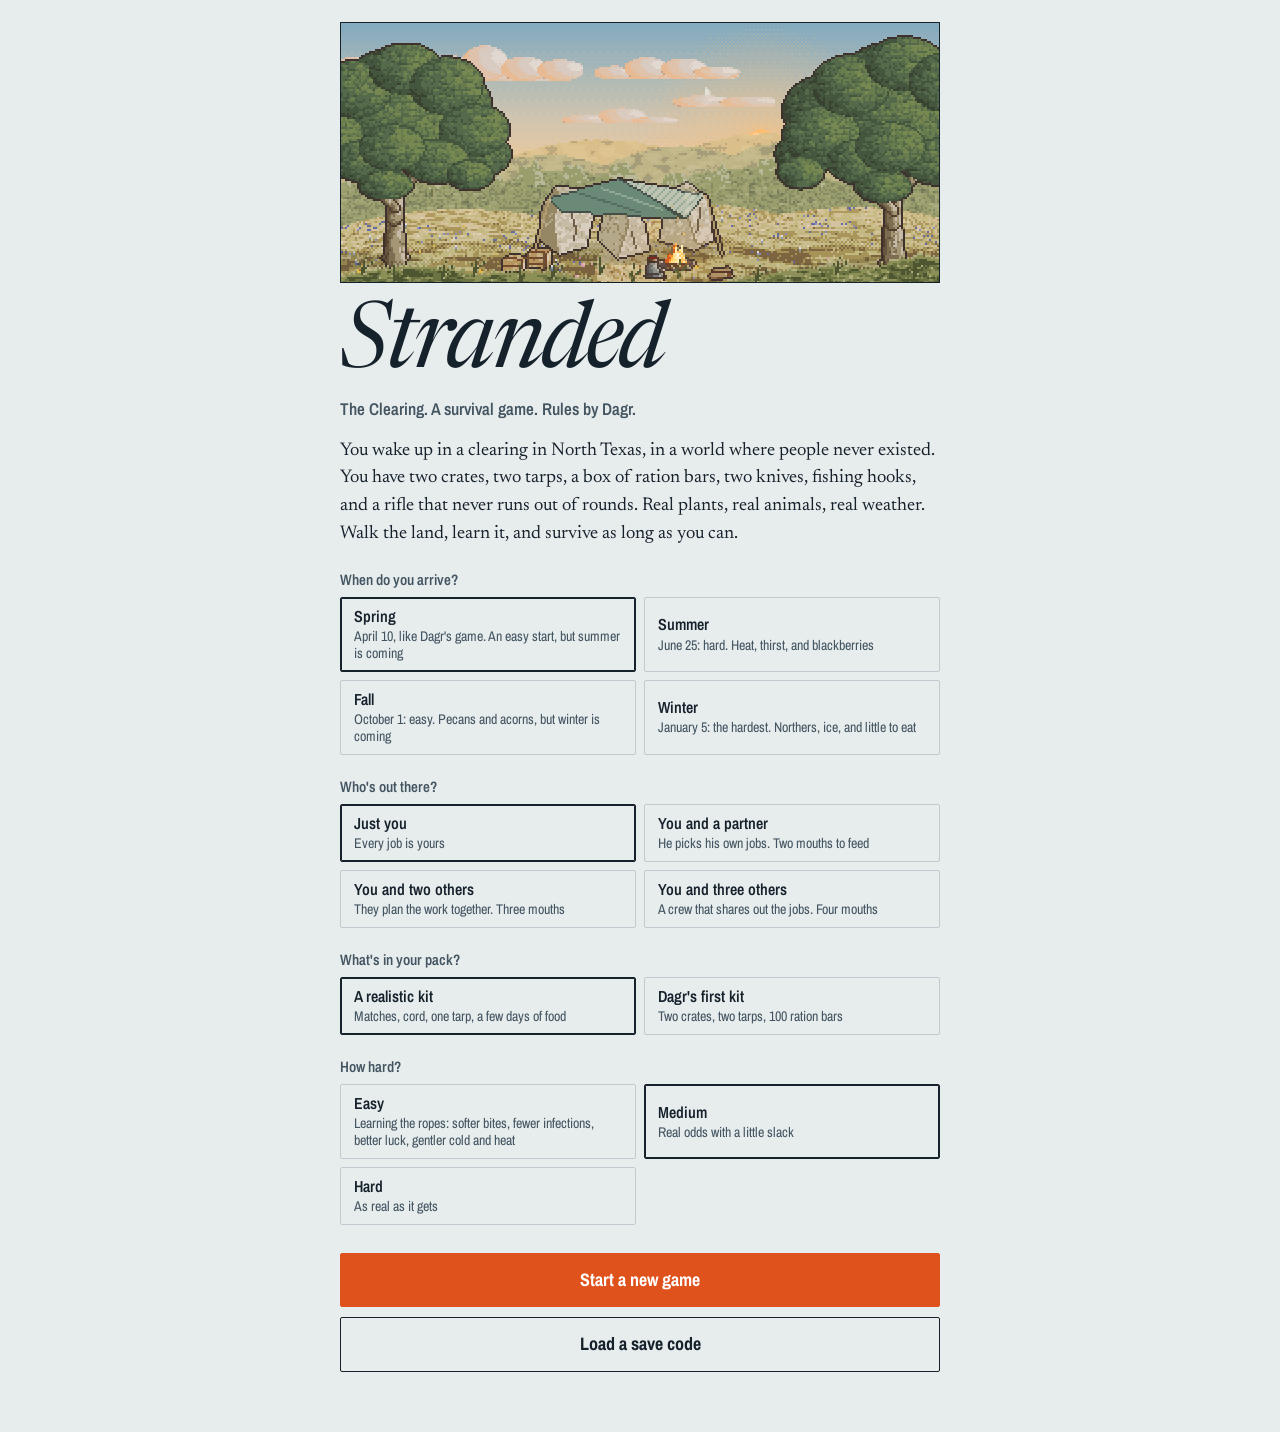
==== commit 259f0bc2: "Stranded: play alone or with one, two or three partners who plan together The title screen has four " ====
--- a/the-clearing-stranded/index.html
+++ b/the-clearing-stranded/index.html
@@ -113,6 +113,10 @@
 .matenews{margin-top:14px;border-top:1px solid var(--rule);padding-top:10px;font-size:15px}
 .matenews .mh{font-weight:700;color:var(--ink);margin-bottom:2px}
 .matenews p{padding:2px 0}
+.crew{border-top:1px solid var(--rule);padding-top:8px;margin-top:8px}
+.crew .cn{font-size:16px}
+.crew .cn span{font-size:14px;color:var(--ink-2);margin-left:4px}
+.mateline .ml{display:block}
 .sheet .quote{font-family:var(--font-text);font-size:17px;line-height:1.45;margin:8px 0;padding-left:12px;border-left:3px solid var(--blaze)}
 .stage-bar h2{font-family:var(--font-text);font-weight:500;font-size:26px;line-height:1.1;letter-spacing:-.01em;flex:1;min-width:0}
 .viewseg{display:flex;border:1.5px solid var(--ink);border-radius:2px;flex:none}
@@ -709,6 +713,17 @@
   real: {gear: {crates: 0, tarp: 25, knives: 1, rounds: 99, laces: 2, hooks: 8, matches: 10, bottle: 1, firstaid: 3}, inv: {paracord: 6}, days: {easy: 6, medium: 4, hard: 3}},
   first: {gear: {crates: 2, tarp: 50, knives: 2, rounds: 99, laces: 2, hooks: 8, matches: 0, bottle: 0, firstaid: 0}, inv: {}, bars: 100}
 };
+
+// how many of you there are, and the people who came with you, in the order they join. Their names are used when there are
+// more than two of you (with one partner he's just "your partner"). Each looks different (living/survivor.js colors; the
+// first is the bearded man of the model sheet), and each is best at something, and leans toward it when the crew
+// splits up the day's work.
+D.PARTY = {solo: 1, duo: 2, trio: 3, four: 4};
+D.CREW = [
+  {name: 'Wade', he: true, icon: '🧔', good: ['wood', 'build', 'mats'], best: 'firewood and building', colors: {}, beard: true, shirt: '#6e7a4c'},
+  {name: 'June', he: false, icon: '👩', good: ['food', 'water', 'boil'], best: 'finding food and water', colors: {shirt: '#9a4a3a', hair: '#6b3f22', cap: '#3f6e6a'}, ponytail: true, shirt: '#9a4a3a'},
+  {name: 'Abe', he: true, icon: '🧑', good: ['fish', 'snares', 'trap', 'fire'], best: 'fishing, traps and the fire', colors: {shirt: '#c29a52', skin: '#8a5a3c', hair: '#1e1712', cap: '#2f4a6b'}, shirt: '#c29a52'}
+];
 
 D.MATS = {
   poles:{name:'Cedar poles', icon:'🪵'}, planks:{name:'Crate planks', icon:'🪚'},
@@ -1476,7 +1491,7 @@
   return p;
 }
 E.perf = perf;
-function yieldM(s){ return MATE ? LV(s).yield * MATE_YIELD : perf(s) * LV(s).yield * (ACTSK ? perk(s, ACTSK) : 1); }
+function yieldM(s){ return MATE ? LV(s).yield * mateYield(s) : perf(s) * LV(s).yield * (ACTSK ? perk(s, ACTSK) : 1); }
 
 /* ---------- skills: points for doing things, levels for points ---------- */
 function lvl(s, k){ const p = (s.xp && s.xp.pts[k]) || 0; let L = 1; for (let i = 1; i < D.SKILL_LEVELS.length; i++) if (p >= D.SKILL_LEVELS[i]) L = i + 1; return L; }
@@ -1709,7 +1724,7 @@
     stepCamp(s, dt);
     stepNight(s, dt);
     spoilCheck(s);
-    if (s.mate) mateStep(s);
+    if (s.mates) mateStep(s);
   }
 }
 
@@ -1908,12 +1923,12 @@
   opt = opt || {};
   const start = D.STARTS[opt.start] ? opt.start : 'spring';
   const st = D.STARTS[start];
-  const duo = opt.party === 'duo';
+  const party = D.PARTY[opt.party] ? opt.party : 'solo', P = D.PARTY[party];
   const seed = (opt.seed != null ? opt.seed : Math.floor(Math.random() * 4294967295)) >>> 0;
   const s = {
     v: 1, seed, rng: seed,
-    opt: {party: duo ? 'duo' : 'solo', rations: opt.rations === 'shared' ? 'shared' : 'each', diff: D.LEVELS[opt.diff] ? opt.diff : opt.diff === 'real' ? 'hard' : 'medium', start, kit: opt.kit === 'first' ? 'first' : 'real'},
-    P: duo ? 2 : 1,
+    opt: {party, rations: opt.rations === 'shared' ? 'shared' : 'each', diff: D.LEVELS[opt.diff] ? opt.diff : opt.diff === 'real' ? 'hard' : 'medium', start, kit: opt.kit === 'first' ? 'first' : 'real'},
+    P,
     doy0: CUM[st.m] + st.d - 1,
     t: 0, t0: 0, loc: 'camp',
     body: {hp: 100, hyd: 96, res: RES_MAX, en: 92},
@@ -1945,9 +1960,9 @@
   // the kit
   const KIT = D.KITS[s.opt.kit], perHead = KIT.bars || 15 * KIT.days[s.opt.diff];
   Object.assign(s.gear, KIT.gear); Object.assign(s.inv, KIT.inv);
-  // two people each packed a realistic kit (Dagr's first kit was one kit for the camp)
-  if (duo && s.opt.kit === 'real'){ for (const k of ['tarp', 'knives', 'matches', 'bottle', 'firstaid']) s.gear[k] *= 2; s.inv.paracord *= 2; }
-  s.gear.bars = perHead * (duo && opt.rations !== 'shared' ? 2 : 1);
+  // each person packed a realistic kit (Dagr's first kit was one kit for the camp)
+  if (P > 1 && s.opt.kit === 'real'){ for (const k of ['tarp', 'knives', 'matches', 'bottle', 'firstaid']) s.gear[k] *= P; s.inv.paracord *= P; }
+  s.gear.bars = perHead * (P > 1 && opt.rations !== 'shared' ? P : 1);
   s.t = s.t0 = Math.round((D.SUNRISE[st.m] + 0.5) * 4) / 4;
   s.wx = {today: null, next: null, prevHi: 0, prevRain: null};
   s.wx.today = genWx(s, 0); s.wx.next = genWx(s, 1); s.wx.prevHi = s.wx.today.hi - 3;
@@ -1962,20 +1977,21 @@
   }
   if ([10, 11, 0, 1, 2, 3].indexOf(st.m) >= 0 && chance(s, 0.3)){ s.world.bison = ri(s, 2, 5); s.world.bisonId = 1; }
   if ([9, 10, 11, 0, 1, 2].indexOf(st.m) >= 0 && chance(s, 0.15)){ s.world.pigeons = ri(s, 1, 2); s.world.pigeonId = 1; }
-  if (duo){ s.mate = newMate(); mateStep(s); s.mate.news = []; }   // his first plan is in the morning's story instead
+  if (P > 1){ s.mates = []; for (let i = 0; i < P - 1; i++) s.mates.push(newMate(i)); mateStep(s); for (const M of s.mates) M.news = []; }   // their first plans are in the morning's story instead
   return s;
 };
 
 E.intro = function(s){
   const st = D.STARTS[s.opt.start];
-  const who = s.P > 1 ? 'You and your partner wake' : 'You wake';
+  const who = s.P > 2 ? 'You and your crew wake' : s.P > 1 ? 'You and your partner wake' : 'You wake', N = ['', '', 'two', 'three', 'four'][s.P];
   return [
     who + ' up in a wide clearing in North Texas. It is ' + D.MONTH_FULL[st.m] + ' ' + st.d + '. No roads, no fences, no contrails. In this world, humans never existed.',
     'Dagr\'s rules: real-world physics, and survive as long as you can.',
-    kitOf(s) === 'real' ? (s.P > 1 ? 'Your kits (one each): ' : 'Your kit: ') + s.gear.bars + ' ration bars (about 150 Calories each; 15 a day just keeps a person even, so that\'s ' + Math.round(s.gear.bars / 15 / s.P) + ' days of food' + (s.P > 1 ? ' each' : '') + '), ' + (s.P > 1 ? 'two boxes of 10 matches, two lengths of 50 feet of nylon cord, two 5-by-5-meter tarps, two one-liter water bottles, two boning knives, two small first-aid kits' : 'a box of 10 matches, 50 feet of nylon cord, one 5-by-5-meter tarp, a one-liter water bottle, a boning knife, a small first-aid kit') + ', a little fishing kit (line and 8 hooks), and a rifle that never runs out (each hunt gives you three shots). The food and the matches won\'t last. Learn fast.'
+    kitOf(s) === 'real' ? (s.P > 1 ? 'Your kits (one each): ' : 'Your kit: ') + s.gear.bars + ' ration bars (about 150 Calories each; 15 a day just keeps a person even, so that\'s ' + Math.round(s.gear.bars / 15 / s.P) + ' days of food' + (s.P > 1 ? ' each' : '') + '), ' + (s.P > 1 ? N + ' boxes of 10 matches, ' + N + ' lengths of 50 feet of nylon cord, ' + N + ' 5-by-5-meter tarps, ' + N + ' one-liter water bottles, ' + N + ' boning knives, ' + N + ' small first-aid kits' : 'a box of 10 matches, 50 feet of nylon cord, one 5-by-5-meter tarp, a one-liter water bottle, a boning knife, a small first-aid kit') + ', a little fishing kit (line and 8 hooks), and a rifle that never runs out (each hunt gives you three shots). The food and the matches won\'t last. Learn fast.'
     : 'Your kit: two wooden crates, two 5-by-5-meter tarps, ' + s.gear.bars + ' ration bars (about 150 Calories each; 15 a day just keeps a person even), two boning knives, a rifle that never runs out (each hunt gives you three shots), and a little fishing kit: line and 8 hooks.',
     'Water is the first problem. The river is a short walk south of the boulders, but untreated water is a gamble.'
-  ].concat(s.mate && s.mate.job ? ['Your partner has ideas of his own and works on his own: "' + s.mate.job.say + '" You can follow along and watch, or get on with your own work.'] : []);
+  ].concat(s.P === 2 && s.mates && s.mates[0].job ? ['Your partner has ideas of his own and works on his own: "' + s.mates[0].job.say + '" You can follow along and watch, or get on with your own work.'] :
+    s.P > 2 && s.mates ? ['Your crew: ' + crewList(s) + '. They make their own plans and split the work between them, so nobody chases the same job twice. ' + s.mates.map(M => D.CREW[M.i].name + ' is best at ' + D.CREW[M.i].best + '.').join(' ')].concat(s.mates.filter(M => M.job).map(M => D.CREW[M.i].name + ': "' + M.job.say + '"')) : []);
 };
 
 /* ---------- results ---------- */
@@ -3013,8 +3029,9 @@
   }
   if (G.eco) harvest(s, G.eco);
   let kg = 0; for (let i = 0; i < hits; i++) kg += rr(s, G.kg[0], G.kg[1]);
-  if (p.sp === 'bison'){ kg = s.P > 1 ? 70 : 40; s.world.carcass = 3; }
-  if (p.sp === 'oldbull'){ kg = s.P > 1 ? 100 : 60; s.world.carcass = 3; s.flags.legendBull = true; ach(s, R, 'oldbull'); }
+  const hands = [0, 1, 1.75, 2.25, 2.75][s.P] || 1;
+  if (p.sp === 'bison'){ kg = Math.round(40 * hands); s.world.carcass = 3; }
+  if (p.sp === 'oldbull'){ kg = Math.round(60 * Math.min(hands, 2));  s.world.carcass = 3; s.flags.legendBull = true; ach(s, R, 'oldbull'); }
   if (p.sp === 'ghostbuck'){ s.flags.legendBuck = true; ach(s, R, 'ghost'); }
   if (p.sp === 'pigeon') kg = ri(s, 3, 8) * 0.15;
   pass(s, G.clean * (G.flock ? Math.max(1, hits * 0.6) : 1), G.clean >= 2 ? 'heavy' : 'moderate', R);
@@ -3638,8 +3655,8 @@
   if (s.shelter >= 2 && !s.found.lick) goal('Deer trails cross the far prairie, all going somewhere. Explore the Prairie and follow them.', {go: 'prairie', act: 'explore_prairie'});
   if (isEvening(s) && s.loc === 'camp' && !isDark(s)) goal('The light is going, and nothing is worth a long walk now. Rest at camp until dark.', {act: 'rest'});
   // what the partner is already out getting, you needn't (unless it's all there is to do)
-  const M = s.mate && s.mate.job, busy = M && M.at !== 'camp' && s.t < M.t2 ? (M.k === 'wood' ? /^wood[A-Z]$/ : M.k === 'water' ? /^fill_/ : null) : null;
-  if (busy){ const F = G.filter(g => !(g.act && busy.test(g.act))); if (F.length) return F; }
+  const busy = (s.mates || []).map(M => M.job).filter(j => j && j.at !== 'camp' && s.t < j.t2).map(j => j.k === 'wood' ? /^wood[A-Z]$/ : j.k === 'water' ? /^fill_/ : null).filter(Boolean);
+  if (busy.length){ const F = G.filter(g => !(g.act && busy.some(b => b.test(g.act)))); if (F.length) return F; }
   return G;
 }
 // A piece of advice: what to do and why (text), and when a step brings its own words, how (how).
@@ -3962,7 +3979,7 @@
     const arrays = ['food','log','msgs','pendingNotes','pendingAch'];
     if (arrays.some(k => !Array.isArray(s[k])) || !Array.isArray(s.trap.catch) || !Array.isArray(s.snare.catches)) return null;
     if (!Object.prototype.hasOwnProperty.call(D.LOCS, s.loc) || !Number.isFinite(s.t) || !Number.isFinite(s.t0) || !Number.isFinite(s.doy0) || !Number.isFinite(s.rng)) return null;
-    if ((s.P !== 1 && s.P !== 2) || !Number.isInteger(s.shelter) || s.shelter < 0 || s.shelter > 3) return null;
+    if ([1, 2, 3, 4].indexOf(s.P) < 0 || !Number.isInteger(s.shelter) || s.shelter < 0 || s.shelter > 3) return null;
     if (!Number.isFinite(s.gear.hooks)) s.gear.hooks = 8;   // saves from before hook-and-line fishing
     if (s.opt.kit !== 'real' && s.opt.kit !== 'first') s.opt.kit = 'first';   // saves from before the realistic kit
     for (const k of ['matches', 'bottle', 'firstaid']) if (!Number.isFinite(s.gear[k])) s.gear[k] = 0;
@@ -4001,8 +4018,14 @@
     if (s.xp.today != null && !(object(s.xp.today) && num(s.xp.today.d) && object(s.xp.today.c))) s.xp.today = null;
     if (!object(s.catch) || Object.keys(s.catch).some(k => !(D.FISH[k] || D.GAME[k]) || !object(s.catch[k]) || !num(s.catch[k].n) || !num(s.catch[k].kg) || !num(s.catch[k].d))) s.catch = {};
     if (s.pending && s.pending.type === 'hunt' && !(Number.isInteger(s.pending.n) && s.pending.n >= 1 && s.pending.n <= 12)) s.pending.n = 1;
-    // the partner: saves from before he picked his own jobs get him fresh, and so does anything broken
-    if (s.P > 1){ if (!mateOK(s.mate)) s.mate = newMate(); } else delete s.mate;
+    // the partners: saves from before they picked their own jobs get them fresh, and so does anything broken; saves
+    // from before there could be more than one keep him as the first
+    if (!D.PARTY[s.opt.party] || D.PARTY[s.opt.party] !== s.P) s.opt.party = Object.keys(D.PARTY).find(k => D.PARTY[k] === s.P);
+    if (s.P > 1){
+      const L = Array.isArray(s.mates) ? s.mates : s.mate ? [s.mate] : [];
+      s.mates = []; for (let i = 0; i < s.P - 1; i++) s.mates.push(mateOK(L[i]) ? Object.assign(L[i], {i}) : newMate(i));
+    } else delete s.mates;
+    delete s.mate;
     if (s.opt.diff === 'real') s.opt.diff = 'hard';   // the old "Real" level is today's Hard
     if (!D.LEVELS[s.opt.diff]) s.opt.diff = 'medium';
     return s;
@@ -4013,15 +4036,23 @@
   return Object.keys(D.SKILLS).map(k => { const L = lvl(s, k), p = (s.xp && s.xp.pts[k]) || 0, next = D.SKILL_LEVELS[L] == null ? null : D.SKILL_LEVELS[L], from = D.SKILL_LEVELS[L - 1];
     return {k, name: D.SKILLS[k].name, icon: D.SKILLS[k].icon, lvl: L, title: D.SKILL_TITLES[L - 1], pts: p, from, next, frac: next == null ? 1 : (p - from) / (next - from)}; });
 };
-/* ---------- the partner: a helper with a mind of his own ----------
-   In the two-person game the partner picks his own jobs from what camp needs, says so, and goes. His day runs on the
-   game clock: so long on the trail, so long at the job, so long back. Whatever you're doing, the game knows where he
-   is. What he brings back lands in camp when he gets back. He works at a steady pace, by day, and sleeps at camp; he
-   eats and drinks when you do. (His jobs are the same jobs you do, worked out with MATE on: no time passes for you.) */
+/* ---------- the partners: helpers with minds of their own ----------
+   With one, two or three people along, each picks their own jobs from what camp needs, says so, and goes. Each one's day
+   runs on the game clock: so long on the trail, so long at the job, so long back. Whatever you're doing, the game knows
+   where they are. What they bring back lands in camp when they get back. They work at a steady pace, by day, and sleep
+   at camp; they eat and drink when you do. (Their jobs are the same jobs you do, worked out with MATE on: no time passes
+   for you.) With more than one, they plan together: the day's jobs are shared out so nobody chases what someone else is
+   already getting, two can work on one build, someone minds camp while the rest are out, and each leans toward what
+   they're best at. */
 let MATE = false;
 // one person alone, carrying what one person can carry, with a long walk each way: about this much of what you'd get
-const MATE_YIELD = 0.3;
-const newMate = () => ({job: null, news: [], lastK: null, n: 0});
+// (set by the robot players so a bigger party lasts about as long as one person alone)
+const MATE_YIELD = {2: 0.3, 3: 0.42, 4: 0.39};
+const mateYield = s => MATE_YIELD[s.P] || 0.3;
+const newMate = i => ({i: i || 0, job: null, news: [], lastK: null, n: 0});
+// what to call them: "your partner" with one, their names with more
+const crewName = (s, i) => s.P > 2 ? D.CREW[i].name : 'Your partner';
+const crewList = s => { const n = (s.mates || []).map(M => D.CREW[M.i].name); return n.length > 1 ? n.slice(0, -1).join(', ') + ' and ' + n[n.length - 1] : n.join(''); };
 function mateOK(M){
   const o = x => !!x && typeof x === 'object' && !Array.isArray(x), num = x => typeof x === 'number' && Number.isFinite(x);
   if (!o(M) || !Array.isArray(M.news) || M.news.some(e => !o(e) || typeof e.text !== 'string')) return false;
@@ -4031,6 +4062,8 @@
     (j.act == null || Object.prototype.hasOwnProperty.call(AMAP, j.act)) && (j.id == null || Object.prototype.hasOwnProperty.call(RMAP, j.id));
 }
 const placeTo = k => k === 'camp' ? 'camp' : 'the ' + D.LOCS[k].name.replace(/^The /, '');
+// a project's name as a thing, for a sentence: "Build a lean-to" is "lean-to", "Roof the boulder triangle" is "roof"
+const projName = r => !r ? 'project' : r.id === 'roof' ? 'roof' : r.id === 'walls' ? 'walls' : r.name.replace(/^(Build|Make|Rig|Carve|Weave|Shape|Fire|Burn out|Fold|Sew|Twist|Whittle|Knap|Leach and roast) (an? |the )?/i, '').toLowerCase();
 function mateMins(a, b){ if (a === b) return 0; const A = D.LOCS[a], B = D.LOCS[b]; return Math.max(10, Math.round(Math.hypot(A.x - B.x, A.y - B.y) * 0.28 / 5) * 5); }
 // the nearest water, though clean water is worth a longer walk
 function mateWater(s){
@@ -4069,11 +4102,11 @@
   const job = (k, at, act, score, say, more) => L.push(Object.assign({k, at, act, score, say}, more || {}));
   if (cap >= 2 && water < cap * 0.6){ const w = mateWater(s); job('water', w.at, w.act, 30 + 50 * (1 - water / cap), 'We\'re low on water. I\'m taking the bags to ' + placeTo(w.at) + '.'); }
   if (s.water.raw >= 1 && s.fire.st === 'lit' && (s.tools.pot || (s.tools.bowl && s.inv.stones >= 4)) && s.water.clean < 3 * s.P) job('boil', 'camp', 'boil', 55, 'I\'ll boil the river water so it\'s safe to drink.');
-  if (s.fire.st === 'lit' && s.fire.fuel < 3 && wood >= 1) job('fire', 'camp', 'addwood', 50, 'The fire\'s getting low. I\'ll feed it.');
+  if (s.fire.st === 'lit' && s.fire.fuel < (s.P > 2 ? 5 : 3) && wood >= 1) job('fire', 'camp', 'addwood', 50, 'The fire\'s getting low. I\'ll feed it.');
   if (wood < 8){ const w = mateWood(s); job('wood', w.at, w.act, 22 + 40 * (1 - wood / 8) + (cold ? 10 : 0), 'We need firewood. I\'m heading to ' + placeTo(w.at) + '.', {reps: 2}); }
-  for (const id in s.proj){ const r = RMAP[id], pj = s.proj[id]; if (r && r.session && pj.total - pj.done > 0.01) job('build', 'camp', null, 36 + (s.pin === id ? 10 : 0), 'I\'ll keep working on the ' + r.name.toLowerCase() + '.', {id, hours: Math.min(2, r2(pj.total - pj.done))}); }
+  for (const id in s.proj){ const r = RMAP[id], pj = s.proj[id]; if (r && r.session && pj.total - pj.done > 0.01) job('build', 'camp', null, 36 + (s.pin === id ? 10 : 0), 'I\'ll keep working on the ' + projName(r) + '.', {id, hours: Math.min(2, r2(pj.total - pj.done))}); }
   const need = mateNeed(s);
-  if (need) job('mats', need.at, need.act, 30, 'The ' + need.r.name.toLowerCase() + ' needs ' + (D.MATS[need.m] ? D.MATS[need.m].name.toLowerCase() : need.m) + '. I\'ll get some at ' + placeTo(need.at) + '.');
+  if (need) job('mats', need.at, need.act, 30, 'The ' + projName(need.r) + ' needs ' + (D.MATS[need.m] ? D.MATS[need.m].name.toLowerCase() : need.m) + '. I\'ll get some at ' + placeTo(need.at) + '.');
   if (s.snare.set && s.t - (s.snare.at || 0) > 16) job('snares', s.snare.loc, 'snarecheck', 34 + 20 * hungry, 'I\'ll check the snares on ' + placeTo(s.snare.loc) + '.');
   if (s.trap.set && s.t - (s.trap.at || 0) > 14) job('trap', 'river', 'trapcheck', 32 + 20 * hungry, 'I\'ll check the fish trap at the river.');
   if (ripeList(s).length) job('food', 'berry', 'pick', 22 + 34 * hungry, 'Berries are ripe. I\'m going to pick some.', {reps: 2});
@@ -4084,36 +4117,86 @@
   if (s.gear.hooks >= 2){ const at = mateMins('camp', 'pond') <= mateMins('camp', 'river') ? 'pond' : 'river'; job('fish', at, 'fish_' + at, 18 + 34 * hungry, 'I\'m going fishing at ' + placeTo(at) + '.', {reps: 2}); }
   return L;
 }
-// his next job, starting at t0: the most needed one he can finish and get back from before dark; at night, sleep
-function mateChoose(s, t0){
-  const M = s.mate, m = monthNow(s), rise = D.SUNRISE[m], set = D.SUNSET[m], h = hourOf(t0);
+// what each job is, said short, for when they tell each other the plan
+const JOB_THE = {water: 'the water', wood: 'the firewood', food: 'the food', fish: 'the fishing', snares: 'the snares', trap: 'the fish trap', mats: 'the materials', build: 'the building', boil: 'the boiling', fire: 'the fire'};
+const JOB_ING = {water: 'getting water', wood: 'bringing in firewood', food: 'finding food', fish: 'fishing', snares: 'checking the snares', trap: 'checking the fish trap', mats: 'getting building materials', build: 'building', boil: 'boiling water', fire: 'minding the fire'};
+function mateShort(o){
+  const at = placeTo(o.at);
+  switch (o.k){
+    case 'water': return 'I\'ll fetch water from ' + at;
+    case 'wood': return 'I\'ll bring firewood from ' + at;
+    case 'fish': return 'I\'ll go fishing at ' + at;
+    case 'snares': return 'I\'ll check the snares';
+    case 'trap': return 'I\'ll check the fish trap';
+    case 'mats': return 'I\'ll get building materials at ' + at;
+    case 'build': return 'I\'ll work on the ' + projName(RMAP[o.id]);
+    case 'boil': return 'I\'ll boil water';
+    case 'fire': return 'I\'ll mind the fire';
+    default: return o.act === 'pick' ? 'I\'ll pick berries' : o.act === 'pecans' ? 'I\'ll gather pecans' : o.act === 'cattail_pond' ? 'I\'ll dig cattail roots at the pond' : 'I\'ll look for food at ' + at;
+  }
+}
+// One partner's next job, starting at t0: the most needed one they can finish and get back from before dark; at night,
+// sleep. With more than one of them, it's planned with the others: what someone is already doing counts for much less
+// (nothing at all for jobs one person covers: water, boiling, the fire, the snares, the fish trap); food is spread over
+// different places; a build can take two; when the others are out and the fire is lit, someone minds camp; each leans
+// toward what they're best at; and in rain or bitter cold, long trips wait unless they're needed now.
+function mateChoose(s, M, t0){
+  const m = monthNow(s), rise = D.SUNRISE[m], set = D.SUNSET[m], h = hourOf(t0);
   const at = (k, act, say, hours, more) => Object.assign({k, act, at: 'camp', say, t0, t1: t0, t2: t0 + hours, t3: t0 + hours}, more || {});
   let j = null;
   if (h >= set + 1 || h < rise){
     const di = Math.floor(t0 / 24), wake = (h < rise ? di : di + 1) * 24 + rise + 0.25;
     j = at('sleep', null, 'I\'m turning in. Night.', Math.max(0.25, wake - t0));
   } else {
-    const L = mateJobs(s).map(o => Object.assign(o, {score: o.score + rr(s, 0, 10) - (o.k === M.lastK ? 10 : 0)})).sort((a, b) => b.score - a.score);
+    const crew = s.P > 2, me = D.CREW[M.i] || D.CREW[0];
+    const others = (s.mates || []).filter(o => o !== M && o.job && o.job.t3 > t0 + 1e-6 && o.job.k !== 'sleep' && o.job.k !== 'rest');
+    const away = others.filter(o => o.job.at !== 'camp').length, wet = !!rainNow(s, t0), bitter = tempAt(s, t0) < 35;
+    const hungry = clamp(1 - (wildKcal(s) + s.gear.bars * D.BAR_KCAL) / (2200 * s.P) / 6, 0, 1);
+    const L = mateJobs(s).map(o => {
+      let sc = o.score + rr(s, 0, 10) - (o.k === M.lastK ? 10 : 0), took = null, team = null;
+      for (const x of others){
+        const q = x.job;
+        if (q.k !== o.k){ if (o.k === 'food' && q.k === 'fish' || o.k === 'fish' && q.k === 'food') sc -= 4; continue; }
+        if (o.k === 'build'){ if (q.id === o.id){ team = x; sc += 4; } continue; }
+        if (o.k === 'water' || o.k === 'boil' || o.k === 'fire' || o.k === 'snares' || o.k === 'trap'){ took = x; sc = -1e9; break; }
+        if (o.k === 'wood'){ took = x; sc -= s.inv.wood < 3 && bitter ? 8 : 35; continue; }
+        if (q.act === o.act){ took = x; if (o.k === 'mats') sc = -1e9; else sc -= 30; } else sc -= 6;
+      }
+      if (crew && me.good.indexOf(o.k) >= 0) sc += 8;
+      if (crew && o.at === 'camp' && away >= 2 && s.fire.st === 'lit') sc += 12;
+      if (o.at !== 'camp' && (wet || bitter) && !(o.k === 'water' && o.score > 60) && !(o.k === 'food' && hungry > 0.6)) sc -= wet ? 12 : 6;
+      return Object.assign(o, {need: o.score, score: sc, took, team});
+    }).sort((a, b) => b.score - a.score);
     for (const o of L){
+      if (o.score < -1e6) continue;   // someone's already on it, and one is enough
       const a = o.act ? AMAP[o.act] : null, work = r2(o.k === 'build' ? o.hours : (actHours(s, a) || 0.5) * (o.reps || 1) + (o.k === 'water' ? 0.25 : 0));
       const go = mateMins('camp', o.at) / 60, end = t0 + go * 2 + work;
       if (o.at !== 'camp' && end > Math.floor(t0 / 24) * 24 + set - 0.2) continue;   // he wouldn't be back before dark
       if (o.at === 'camp' && h >= set - 0.5 && o.k !== 'fire' && o.k !== 'boil') continue;
-      j = Object.assign({k: o.k, act: o.act || null, at: o.at, say: o.say, reps: o.reps || 1, t0, t1: t0 + go, t2: t0 + go + work, t3: end}, o.id ? {id: o.id} : {});
+      // and what they say: the plan, and with more of you, how it fits with everyone else's
+      let say = o.say;
+      if (crew && o.team) say = 'I\'ll help ' + crewName(s, o.team.i) + ' with the ' + projName(RMAP[o.id]) + '.';
+      else if (crew){
+        const top = L.find(x => x !== o && x.took && x.need > o.need + 5);
+        if (top){ const n = crewName(s, top.took.i), w = rr(s, 0, 3); say = (w < 1 ? n + ' is ' + JOB_ING[top.k] + ', so ' : w < 2 ? 'Since ' + n + ' is ' + JOB_ING[top.k] + ', ' : n + '\'s got ' + JOB_THE[top.k] + ' covered, so ') + mateShort(o) + '.'; }
+        else if (o.at === 'camp' && away >= 2 && s.fire.st === 'lit') say = 'Everyone else is out, so I\'ll stay at camp. ' + mateShort(o) + '.';
+      }
+      j = Object.assign({k: o.k, act: o.act || null, at: o.at, say, reps: o.reps || 1, t0, t1: t0 + go, t2: t0 + go + work, t3: end}, o.id ? {id: o.id} : {});
       break;
     }
     if (!j){
       const evening = h >= set - 1;
-      if (evening && s.fire.st === 'lit' && s.inv.wood >= 2 && s.fire.fuel < 11) j = at('fire', 'stock', 'I\'ll stock the fire for the night.', 0.25);
+      const fireTaken = (s.mates || []).some(o => o !== M && o.job && o.job.k === 'fire' && o.job.t3 > t0);
+      if (evening && s.fire.st === 'lit' && s.inv.wood >= 2 && s.fire.fuel < 11 && !fireTaken) j = at('fire', 'stock', 'I\'ll stock the fire for the night.', 0.25);
       else j = at('rest', null, evening ? 'I\'ll sit by the fire a while.' : 'Nothing pressing. I\'ll rest by the fire a bit.', evening ? 0.5 : 1);
     }
   }
   j.t0 = r2(j.t0); j.t1 = r2(j.t1); j.t2 = r2(j.t2); j.t3 = r2(j.t3);
   M.job = j; M.lastK = j.k; M.n++;
   const quiet = j.k === 'rest' && M.news.length && M.news[M.news.length - 1].k === 'rest';
-  if (!quiet) mateSay(s, {t: t0, k: j.k === 'rest' ? 'rest' : 'go', say: j.say, text: 'Your partner: "' + j.say + (j.at !== 'camp' ? ' Back around ' + clock(hourOf(j.t3)) + '.' : '') + '"'});
-}
-function mateSay(s, e){ const N = s.mate.news; N.push(e); if (N.length > 8) N.splice(0, N.length - 8); }
+  if (!quiet) mateSay(M, {t: t0, k: j.k === 'rest' ? 'rest' : 'go', say: j.say, text: crewName(s, M.i) + ': "' + j.say + (j.at !== 'camp' ? ' Back around ' + clock(hourOf(j.t3)) + '.' : '') + '"'});
+}
+function mateSay(M, e){ e.i = M.i; const N = M.news; N.push(e); if (N.length > 8) N.splice(0, N.length - 8); }
 // a job's work, done as the game's own job would be: in his place, at his pace, with nothing happening to you
 function mateRun(s, id, reps, place){
   const a = AMAP[id], R = newR(a.name, a.icon), keep = {SK, PLAY, ACTSK, loc: s.loc};
@@ -4132,8 +4215,9 @@
   else R.pct = Math.round(pj.done / pj.total * 100);
   return R;
 }
-// what he got done, in plain words
-function mateTell(s, j, R, b){
+// what they got done, in plain words
+function mateTell(s, j, R, b, i){
+  const who = crewName(s, i);
   const bits = [];
   const dw = s.inv.wood - b.inv.wood; if (dw > 0) bits.push(dw + (dw === 1 ? ' armload' : ' armloads') + ' of firewood');
   for (const k in s.inv){ if (k === 'wood') continue; const d = s.inv[k] - (b.inv[k] || 0); if (d > 0 && D.MATS[k]) bits.push(d + ' ' + D.MATS[k].name.toLowerCase()); }
@@ -4143,40 +4227,49 @@
   if (j.k === 'water' && dr > 0.05) bits.push(dr.toFixed(1) + ' liters of untreated water (boil it before you drink it)');
   if (j.k === 'water' && dc > 0.05) bits.push(dc.toFixed(1) + ' liters of clean water');
   const from = placeTo(j.at);
-  if (j.k === 'boil') return dc > 0.05 ? 'Your partner boiled ' + dc.toFixed(1) + ' liters of water. It\'s safe to drink now.' : 'Your partner went to boil water, but it couldn\'t be done.';
-  if (j.k === 'fire') return s.fire.fuel > b.fuel ? 'Your partner fed the fire. About ' + Math.round(s.fire.fuel) + ' hours of fuel now.' : 'Your partner found the fire already dead.';
-  if (j.k === 'build') return R.built ? 'Your partner finished the ' + RMAP[j.id].name.toLowerCase() + '! ' + (R.lines[R.lines.length - 1] || '') : R.pct != null ? 'Your partner worked on the ' + RMAP[j.id].name.toLowerCase() + '. It\'s about ' + R.pct + '% done.' : 'Your partner went to work on a project, but someone already finished it.';
-  if (bits.length) return 'Your partner is back from ' + from + ' with ' + (bits.length > 1 ? bits.slice(0, -1).join(', ') + ' and ' + bits[bits.length - 1] : bits[0]) + '.';
+  if (j.k === 'boil') return dc > 0.05 ? who + ' boiled ' + dc.toFixed(1) + ' liters of water. It\'s safe to drink now.' : who + ' went to boil water, but it couldn\'t be done.';
+  if (j.k === 'fire') return s.fire.fuel > b.fuel ? who + ' fed the fire. About ' + Math.round(s.fire.fuel) + ' hours of fuel now.' : who + ' found the fire already dead.';
+  if (j.k === 'build') return R.built ? who + ' finished the ' + projName(RMAP[j.id]) + '! ' + (R.lines[R.lines.length - 1] || '') : R.pct != null ? who + ' worked on the ' + projName(RMAP[j.id]) + '. It\'s about ' + R.pct + '% done.' : who + ' went to work on a project, but someone already finished it.';
+  if (bits.length) return who + ' is back from ' + from + ' with ' + (bits.length > 1 ? bits.slice(0, -1).join(', ') + ' and ' + bits[bits.length - 1] : bits[0]) + '.';
   const why = R.lines.find(l => /empty|nothing|full|slim|picked clean|not a bite|nibbles|no /i.test(l));
-  return 'Your partner is back from ' + from + ' empty-handed.' + (why ? ' ' + why : '');
-}
-function mateDeliver(s, j){
+  return who + ' is back from ' + from + ' empty-handed.' + (why ? ' ' + why : '');
+}
+function mateDeliver(s, M, j){
   if (j.k === 'sleep' || j.k === 'rest') return;
   const b = {inv: Object.assign({}, s.inv), raw: s.water.raw, clean: s.water.clean, fuel: s.fire.fuel};
   const R = j.k === 'build' ? mateBuild(s, j) : j.act ? mateRun(s, j.act, j.reps || 1, j.at) : null;
   if (!R) return;
-  // a tally of what he does, for the robot players' report (tools/autoplay.mjs --mate)
-  const T = s.mate.tally || (s.mate.tally = {}); T[j.k] = (T[j.k] || 0) + 1; T.kcal = (T.kcal || 0) + R.gains.reduce((a, g) => a + (g.food ? g.kcal : 0), 0);
-  mateSay(s, {t: j.t3, k: 'back', text: mateTell(s, j, R, b)});
+  // a tally of what each does, for the robot players' report (tools/autoplay.mjs --mate)
+  const T = M.tally || (M.tally = {}); T[j.k] = (T[j.k] || 0) + 1; T.kcal = (T.kcal || 0) + R.gains.reduce((a, g) => a + (g.food ? g.kcal : 0), 0);
+  mateSay(M, {t: j.t3, k: 'back', text: mateTell(s, j, R, b, M.i)});
   if (R.ach.length) for (const k of R.ach) if (s.pendingAch.indexOf(k) < 0) s.pendingAch.push(k);
 }
-// the clock has moved: finish what he was doing, and pick what's next
+// the clock has moved: each finishes what they were doing and picks what's next. They go in turn, earliest finished
+// first, so each one's plan sees what the others have just taken on.
 function mateStep(s){
-  const M = s.mate; if (!M || s.dead || MATE) return;
-  for (let guard = 0; guard < 8; guard++){
-    if (!M.job){ mateChoose(s, s.t); continue; }
-    if (s.t + 1e-6 < M.job.t3) break;
+  if (!s.mates || s.dead || MATE) return;
+  for (let guard = 0; guard < 8 * s.mates.length; guard++){
+    let M = null;
+    for (const x of s.mates){ if (!x.job){ M = x; break; } if (s.t + 1e-6 >= x.job.t3 && (!M || x.job.t3 < M.job.t3)) M = x; }
+    if (!M) break;
+    if (!M.job){ mateChoose(s, M, s.t); continue; }
     const j = M.job; M.job = null;
-    mateDeliver(s, j);
+    mateDeliver(s, M, j);
     const t0 = Math.max(j.t3, s.t - 6);
     if (j.at !== 'camp' && j.k !== 'sleep'){ M.job = {k: 'rest', act: null, at: 'camp', say: 'Back. I need a drink and a sit-down.', t0: r2(t0), t1: r2(t0), t2: r2(t0 + 1), t3: r2(t0 + 1)}; M.lastK = j.k; continue; }
-    mateChoose(s, t0);   // a long night or a long job of yours: he doesn't fall more than 6 hours behind
-  }
-}
-function mateNews(s){ if (!s.mate || !s.mate.news.length) return []; const N = s.mate.news.map(e => ({k: e.k, text: e.text, say: e.say || ''})); s.mate.news = []; return N; }
-// where he is right now, and what he's doing, for the walk and the screen
-E.mate = function(s, tNow){
-  const M = s.mate; if (!M || !M.job) return null;
+    mateChoose(s, M, t0);   // a long night or a long job of yours: nobody falls more than 6 hours behind
+  }
+}
+function mateNews(s){
+  if (!s.mates) return [];
+  const N = []; for (const M of s.mates){ for (const e of M.news) N.push({i: M.i, t: e.t, k: e.k, text: e.text, say: e.say || ''}); M.news = []; }
+  return N.sort((a, b) => a.t - b.t).map(e => ({i: e.i, k: e.k, text: e.text, say: e.say}));
+}
+// where each one is right now, and what they're doing, for the walk and the screen
+E.mates = function(s, tNow){ return (s.mates || []).map(M => mateView(s, M, tNow)).filter(Boolean); };
+E.mate = function(s, tNow, i){ const M = (s.mates || [])[i || 0]; return M ? mateView(s, M, tNow) : null; };
+function mateView(s, M, tNow){
+  if (!M || !M.job) return null;
   const j = M.job, t = tNow != null ? Math.max(s.t, tNow) : s.t;
   let doing, from = null, to = null, frac = 0;
   if (j.at === 'camp') doing = j.k === 'sleep' ? 'sleep' : j.k === 'rest' ? 'rest' : 'work';
@@ -4187,10 +4280,10 @@
   const back = clock(hourOf(j.t3));
   const line = doing === 'sleep' ? 'Asleep by the fire.' : doing === 'rest' ? 'Resting at camp.' :
     doing === 'walk' ? (to === 'camp' ? 'Walking back to camp from ' + placeTo(from) + ', due around ' + back + '.' : 'Walking to ' + placeTo(to) + ' ' + what + '. Back around ' + back + '.') :
-    j.at === 'camp' ? (j.k === 'build' && RMAP[j.id] ? 'Working on the ' + RMAP[j.id].name.toLowerCase() + ' at camp.' : j.k === 'boil' ? 'Boiling water at camp.' : 'Tending the fire at camp.') :
+    j.at === 'camp' ? (j.k === 'build' && RMAP[j.id] ? 'Working on the ' + projName(RMAP[j.id]) + ' at camp.' : j.k === 'boil' ? 'Boiling water at camp.' : 'Tending the fire at camp.') :
     'At ' + placeTo(j.at) + ' ' + what + '. Back around ' + back + '.';
-  return {doing, k: j.k, act: j.act, id: j.id || null, at: j.at, from, to, frac, loc, say: j.say, back, line, t0: j.t0};
-};
+  return {i: M.i, name: crewName(s, M.i), icon: (D.CREW[M.i] || D.CREW[0]).icon, doing, k: j.k, act: j.act, id: j.id || null, at: j.at, from, to, frac, loc, say: j.say, back, line, t0: j.t0};
+}
 // time passing while you walk about (the two-person game's clock runs while you're out in the world)
 E.tick = function(s, mins){
   if (!s || s.dead || s.pending || !(mins > 0)) return null;
@@ -4660,7 +4753,7 @@
   grape: '#4a3a6a', vine: '#6d6a3e', berry: '#3a2842', bramble: '#7d6650', bloom: '#f2f0e6', juniper: '#8ea4b6', bonnet: '#5468b4',
   deer: '#7d6446', deerW: '#ece6d4', antler: '#d9ceb0', bison: '#4a3a2a', bisonH: '#6e5234', horn: '#d8cfb4', nose: '#2a2420',
   squirrel: '#b0703c', squirrelW: '#e2cfa8', rabbit: '#8c7c68', rabbitW: '#ece6d8', turkey: '#4d4034', turkeyB: '#7a5f3a', wattleR: '#c8463c', turkeyHead: '#a9bcd6', frog: '#6f8f3c', frogB: '#d8d2a0',
-  skin: '#c69474', hair: '#3a2f28', shirt: '#4e6576', shirt2: '#6f7a4f', pants: '#2f3b45', pack: '#7d7350', bedroll: '#8a6a4a', cap: '#e0521b', boot: '#3b2e25',
+  skin: '#c69474', hair: '#3a2f28', shirt: '#4e6576', shirt2: '#6f7a4f', shirt3: '#9a4a3a', shirt4: '#c29a52', pants: '#2f3b45', pack: '#7d7350', bedroll: '#8a6a4a', cap: '#e0521b', boot: '#3b2e25',
   coal: ['#2a0e06', '#5a1a0a', '#9a2e10', '#d25a1e', '#f59a3a'], flame: ['#8a2a08', '#d0501a', '#f38a26', '#ffc454', '#fff2b8'], core: ['#f38a26', '#ffc454', '#ffe08a', '#fff2b8', '#ffffff']
 };
 const EMIT = {flame: 1, core: 1, coal: 1, cloud: 1, haze: 1, haze2: 1, trickle: 1};   // already lit, or giving off their own light
@@ -4686,7 +4779,7 @@
   return {
     hero, loc, day: h.day || 1, hour: Math.round(h.hour * 60) / 60, sunrise: h.sunrise, sunset: h.sunset, raining: !!h.raining, sky: h.sky || 'clear',
     month: h.month || 0, dom: h.dom || 15, moon: h.moon == null ? 0.35 : Math.round(h.moon * 100) / 100,
-    shelter: s.shelter || 0, fire: (s.fire && s.fire.st) || 'out', party: s.P > 1 ? 2 : 1, tools: CAMP_KIT.filter(k => t[k]),
+    shelter: s.shelter || 0, fire: (s.fire && s.fire.st) || 'out', party: s.P || 1, tools: CAMP_KIT.filter(k => t[k]),
     wood: s.inv && s.inv.wood > 0 ? (s.inv.wood > 2 ? 2 : 1) : 0, crates: (s.gear && s.gear.crates) || 0,
     clay: !!(s.pot && s.pot.stage && s.pot.stage !== 'none'), trap: !!(s.trap && s.trap.set), snare: !!(s.snare && s.snare.set && s.snare.loc === loc),
     osage: !!(s.found && s.found.osage), meat: !!(s.food && s.food.some(f => f.rack)),
@@ -5237,8 +5330,8 @@
   // you, and your partner: standing at the spot you walked to, or sitting at the fire with a hand out to it
   const person = (x, y, z, shirt, pack) => { const w0 = warmAt(X(x), Y(y - 14)), p = x * 0.37; addLive('mid', x, y, [0, 1].map(f => sprite(20, 38, 10, 36, q => { q.push(0, 0, z); standPaint(q, f, shirt, pack); q.pop(); }, w0)), t => ((t + p) % 7.3) < 1.5 ? 1 : 0); };
   const sitter = (x, y, z, shirt, face) => { const w0 = warmAt(X(x), Y(y - 10)), p = x * 0.53; addLive('mid', x, y, [0, 1].map(f => sprite(28, 28, 14, 25, q => { q.push(0, 0, z, face < 0); sitPaint(q, f, shirt); q.pop(); }, w0)), t => ((t + p) % 5.9) < 1.2 ? 1 : 0); };
-  if (loc === 'camp' && F.fire === 'lit'){ sitter(312, 215, 1, 'shirt', 1); if (F.party > 1) sitter(366, 216, 0.9, 'shirt2', -1); }
-  else { const P = SPOT[loc] || SPOT.camp; person(P[0], P[1], 1, 'shirt', true); if (F.party > 1) person(P[0] + 17, P[1] + 2, 0.88, 'shirt2', false); }
+  if (loc === 'camp' && F.fire === 'lit'){ sitter(312, 215, 1, 'shirt', 1); if (F.party > 1) sitter(366, 216, 0.9, 'shirt2', -1); if (F.party > 2) sitter(290, 220, 0.88, 'shirt3', 1); if (F.party > 3) sitter(388, 221, 0.86, 'shirt4', -1); }
+  else { const P = SPOT[loc] || SPOT.camp; person(P[0], P[1], 1, 'shirt', true); if (F.party > 1) person(P[0] + 17, P[1] + 2, 0.88, 'shirt2', false); if (F.party > 2) person(P[0] - 16, P[1] + 3, 0.86, 'shirt3', false); if (F.party > 3) person(P[0] + 31, P[1] + 4, 0.84, 'shirt4', false); }
   if (loc === 'camp' && F.fire === 'lit'){
     const big = lerp(1, 1.5, 1 - lt.daylight);
     addLive('mid', 337, 201, [0, 1, 2, 3].map(f => sprite(34, 36, 17, 32, q => { q.push(0, 0, big); flamePaint(q, f); q.pop(); }, 0)), t => (Math.floor(t * 7.5) + (Math.floor(t * 2.1) & 1)) % 4, 200);
@@ -6360,7 +6453,7 @@
   if (root.IntersectionObserver){ WV.io = new IntersectionObserver(es => { for (const e of es) WV.vis = e.isIntersecting; wkick(); }); WV.io.observe(box); }
   const onDown = e => {
     box.focus({preventScroll: true});
-    if (LV.shown && LV.S){ e.preventDefault(); if (lvMateHit(e.clientX, e.clientY) && wcan() && WV.hooks.mate){ WV.hooks.mate(); return; } const q = lvTile(e.clientX, e.clientY); wtap(q[0], q[1]); return; }
+    if (LV.shown && LV.S){ e.preventDefault(); { const mi = lvMateHit(e.clientX, e.clientY); if (mi >= 0 && wcan() && WV.hooks.mate){ WV.hooks.mate(mi); return; } } const q = lvTile(e.clientX, e.clientY); wtap(q[0], q[1]); return; }
     const Z = WV.Z; if (!Z) return; e.preventDefault();
     const r = WV.cv.getBoundingClientRect(), ax = (e.clientX - r.left) / r.width * Z.W + WV.cam[0], ay = (e.clientY - r.top) / r.height * Z.H + WV.cam[1];
     wtap(Math.floor(ax / WT), Math.floor(ay / WT), ay);
@@ -6532,7 +6625,7 @@
   if (!wcan() || !WV.pos) return;
   const P = WV.pos, s = WV.S;
   if (tx === P.x && ty === P.y && !WV.moving){ wA(); return; }
-  if (wmateHit(tx, ty) && WV.hooks.mate){ WV.hooks.mate(); return; }
+  { const mi = wmateHit(tx, ty); if (mi >= 0 && WV.hooks.mate){ WV.hooks.mate(mi); return; } }
   WV.dest = null;
   const sid = wspotAt(tx, ty), exit = WV.map.exits.find(e => Math.abs(e.x - tx) + Math.abs(e.y - ty) <= 1 && wexitOpen(e, s));
   const ok = (x, y) => wopen(WV.map, x, y, s) && !WV.beasts.some(b => b.x === x && b.y === y);
@@ -6561,19 +6654,39 @@
     return {x: t[0], y: t[1], dir: Math.abs(dx) > Math.abs(dy) ? (dx > 0 ? 'right' : 'left') : (dy < 0 ? 'up' : 'down')}; }
   return {x: M.hub[0], y: M.hub[1]};
 }
-function wmatePos(){
-  const s = WV.S; if (!s || s.P < 2 || !WV.map || !root.Engine || !root.Engine.mate) return null;
-  const m = root.Engine.mate(s, s.t + (WV.hooks.ahead ? WV.hooks.ahead() : 0)); if (!m) return null;   // (between ticks of the clock, smoothly)
+// where each partner is in this place right now (null for anyone who isn't here), in order: nobody stands on you or
+// on another of them
+function wmatesAll(){
+  const s = WV.S; if (!s || s.P < 2 || !WV.map || !root.Engine || !root.Engine.mates) return [];
+  const out = [], taken = WV.pos ? [WV.pos.x + ',' + WV.pos.y] : [];
+  for (let i = 0; i < s.P - 1; i++){
+    const p = wmatePos(i);
+    if (p && p.move !== null){   // (on the move, they walk through each other like anyone would)
+      for (const d of [[0, 0], [1, 0], [-1, 0], [0, 1], [2, 0], [-2, 0], [1, 1], [-1, 1]]){
+        const x = Math.round(p.x) + d[0], y = Math.round(p.y) + d[1];
+        if (taken.indexOf(x + ',' + y) < 0 && (!d[0] && !d[1] || wopen(WV.map, x, y, s))){ p.x = x; p.y = y; break; }
+      }
+      taken.push(Math.round(p.x) + ',' + Math.round(p.y));
+    }
+    out.push(p);
+  }
+  return out;
+}
+function wmatePos(who){
+  const nth = who || 0, s = WV.S; if (!s || s.P < 2 || !WV.map || !root.Engine || !root.Engine.mate) return null;
+  const m = root.Engine.mate(s, s.t + (WV.hooks.ahead ? WV.hooks.ahead() : 0), nth); if (!m) return null;   // (between ticks of the clock, smoothly)
   const k = WV.map.k;
   if (m.doing === 'walk'){
     if (m.from !== k && m.to !== k) return null;
-    const leaving = m.from === k, f = leaving ? m.frac * 2 : m.frac * 2 - 1;
-    if (f < 0 || f > 1) return null;   // out on the trail, between here and there
+    const leaving = m.from === k, f0 = leaving ? m.frac * 2 : m.frac * 2 - 1;
+    if (f0 < 0 || f0 > 1) return null;   // out on the trail, between here and there
+    const f = clamp(f0 - nth * 0.04, 0, 1);   // (setting off together, they go in single file)
     const other = leaving ? m.to : m.from, hop = wnextHop(k, other), ex = WV.map.exits.find(e => e.to === hop);
     if (!ex) return null;
     const spot = k === 'camp' ? {x: WV.map.hub[0], y: WV.map.hub[1]} : wmateSpot(m, k), key = k + '|' + spot.x + ',' + spot.y + '|' + ex.x + ',' + ex.y;
-    if (!WV.mpath || WV.mpath.key !== key){ const P = wroute(WV.map, s, spot.x, spot.y, ex.x, ex.y, (x, y) => wopen(WV.map, x, y, s)); WV.mpath = {key, P: P ? [{x: spot.x, y: spot.y}].concat(P) : [{x: spot.x, y: spot.y}, {x: ex.x, y: ex.y}]}; }
-    const P = WV.mpath.P, u = (leaving ? f : 1 - f) * (P.length - 1), i = Math.min(P.length - 2, Math.floor(u)), e = u - i, a = P[i], b = P[i + 1] || a;
+    const MP = WV.mpaths || (WV.mpaths = {});
+    if (!MP[key]){ const P = wroute(WV.map, s, spot.x, spot.y, ex.x, ex.y, (x, y) => wopen(WV.map, x, y, s)); MP[key] = P ? [{x: spot.x, y: spot.y}].concat(P) : [{x: spot.x, y: spot.y}, {x: ex.x, y: ex.y}]; }
+    const P = MP[key], u = (leaving ? f : 1 - f) * (P.length - 1), i = Math.min(P.length - 2, Math.floor(u)), e = u - i, a = P[i], b = P[i + 1] || a;
     const dx = (b.x - a.x) * (leaving ? 1 : -1), dy = (b.y - a.y) * (leaving ? 1 : -1);
     return {x: lerp(a.x, b.x, e), y: lerp(a.y, b.y, e), dir: Math.abs(dx) > Math.abs(dy) ? (dx > 0 ? 'right' : 'left') : (dy > 0 ? 'down' : 'up'), move: null, m};
   }
@@ -6582,17 +6695,28 @@
   let move = m.doing === 'sleep' ? 'sleep' : m.doing === 'rest' ? 'sit' : 'work';
   if (m.doing === 'work' && m.act) for (const [re, mv] of LV_MOVES) if (re.test(m.act)){ move = mv; break; }
   if (m.k === 'build') move = 'work';
-  // never on top of you
-  if (WV.pos && Math.round(sp.x) === WV.pos.x && Math.round(sp.y) === WV.pos.y) sp.x += wopen(WV.map, sp.x + 1, sp.y, s) ? 1 : -1;
   return {x: sp.x, y: sp.y, dir: sp.dir || 'down', move, m};
 }
-// a tap on the partner: ask what he's doing
-function wmateHit(tx, ty){ const p = wmatePos(); if (!p) return false; const dx = tx - p.x, dy = ty - p.y; return Math.abs(dx) <= 1 && dy >= -3 && dy <= 0.5; }   // his feet up to his cap
-// what he says, in a bubble over his head when he's here, or under the picture when he isn't drawn alive
-function wmateSay(text){
-  const p = wmatePos(); if (!p) return false;
-  if (LV.shown && WV.bub){ WV.bub.textContent = text; WV.bub.classList.add('on'); clearTimeout(WV.bubT); WV.bubT = setTimeout(() => WV.bub && WV.bub.classList.remove('on'), 5200); wkick(); }
-  else wsay('Your partner: "' + text + '"');
+// a tap on a partner: ask what they're doing (which one, or -1)
+function wmateHit(tx, ty){ const A = wmatesAll(); for (let i = 0; i < A.length; i++){ const p = A[i]; if (!p) continue; const dx = tx - p.x, dy = ty - p.y; if (Math.abs(dx) <= 1 && dy >= -3 && dy <= 0.5) return i; } return -1; }   // feet up to cap
+// one speech bubble for each partner
+function wbub(i){
+  WV.bubs = WV.bubs || [];
+  if (!WV.bubs[i] && WV.bub){ const b = i ? WV.bub.cloneNode(false) : WV.bub; if (i) WV.bub.after(b); b.textContent = ''; b.classList.remove('on'); WV.bubs[i] = b; }
+  return WV.bubs[i] || null;
+}
+// what they say, in a bubble over their head when they're here, or under the picture when they aren't drawn alive
+function wmateSay(text, i){
+  i = i || 0;
+  const p = wmatePos(i); if (!p) return false;
+  const b = LV.shown && wbub(i);
+  if (b){
+    // they take turns, like people talking: one bubble at a time, a few seconds each
+    const now = performance.now(), at = Math.max(now, WV.bubNext || 0); WV.bubNext = at + 3200; WV.bubT = WV.bubT || [];
+    const show = () => { if (!wmatePos(i)) return; for (const x of WV.bubs || []) if (x !== b) x.classList.remove('on'); b.textContent = text; b.classList.add('on'); clearTimeout(WV.bubT[i]); WV.bubT[i] = setTimeout(() => b.classList.remove('on'), 5200); wkick(); };
+    if (at > now + 16) setTimeout(show, at - now); else show();
+  }
+  else wsay((WV.S && WV.S.P > 2 ? D.CREW[i].name : 'Your partner') + ': "' + text + '"');
   return true;
 }
 function wspotAt(x, y){ if (x < 0 || y < 0 || x >= WW || y >= WH) return null; return WV.map.spotAt[y * WW + x] || null; }
@@ -6714,9 +6838,9 @@
   const frame = WV.moving && WV.t > 0.2 && WV.t < 0.8 ? 1 + (WV.steps & 1) : 0;
   const you = wsp('p:' + WV.pos.dir + frame + 'y', [20, 26, 10, 23], g => wPerson(g, WV.pos.dir, frame, 'shirt', true));
   L.push({x: pp.x, y: pp.y, sp: you, sh: [5, 1.6]}); walkers.push([pp.x, pp.y]);
-  const mp = WV.F.party > 1 ? wmatePos() : null;
-  if (mp){ const x = (mp.x + 0.5) * WT, y = (mp.y + 1) * WT - 3, dir = mp.dir, pf = mp.m.doing === 'walk' ? 1 + (Math.floor(performance.now() / 260) & 1) : 0;
-    L.push({x, y: y - 0.01, sp: wsp('p:' + dir + pf + 'q', [20, 26, 10, 23], g => wPerson(g, dir, pf, 'shirt2', false)), sh: [5, 1.6]}); walkers.push([x, y]); }
+  if (WV.F.party > 1) wmatesAll().forEach((mp, i) => { if (!mp) return;
+    const x = (mp.x + 0.5) * WT, y = (mp.y + 1) * WT - 3, dir = mp.dir, pf = mp.m.doing === 'walk' ? 1 + (Math.floor(performance.now() / 260) & 1) : 0, sh = 'shirt' + (i + 2);
+    L.push({x, y: y - 0.01, sp: wsp('p:' + dir + pf + 'q' + i, [20, 26, 10, 23], g => wPerson(g, dir, pf, sh, false)), sh: [5, 1.6]}); walkers.push([x, y]); });
   L.sort((a, b) => a.y - b.y);
   for (const d of L) if (d.sh){ const S2 = wshadow(d.sh[0], d.sh[1]); c.drawImage(S2, Math.round(d.x + 2 - S2.width / 2 - cx), Math.round(d.y - S2.height / 2 - cy)); }
   for (const d of L) c.drawImage(d.sp.cv, Math.round(d.x - d.sp.ax - cx), Math.round(d.y + (d.dy || 0) - d.sp.ay - cy));
@@ -6869,7 +6993,9 @@
   LV.S = makeStage({canvas: LV.cv, painting: a.img, trace: T, hour: 12, month: 4});
   LV.S.renderer.setClearColor(0x1d2621);
   LV.hero = makeSurvivor(); LV.S.scene.add(LV.hero.root); LV.S.shadow(LV.hero.root, 0.3, 0.24);
-  LV.partner = makeSurvivor({partner: true}); LV.S.scene.add(LV.partner.root); LV.S.shadow(LV.partner.root, 0.3, 0.24); LV.partner.root.visible = false;
+  // the partners, each as they look (D.CREW); the first is the bearded man of the model sheet
+  LV.partners = D.CREW.map((c, i) => { const m = makeSurvivor({partner: true, colors: c.colors, beard: !!c.beard, ponytail: !!c.ponytail}); LV.S.scene.add(m.root); LV.S.shadow(m.root, 0.3, 0.24); m.root.visible = false; m.lv = {}; return m; });
+  LV.partner = LV.partners[0];
   LV.camp = makeCamp(LV.S, {trace: lvTrace('camp')});
   LV.k = T.id; LV.paint = a.name; LV.S.setPlace(T, a.img, a.season); LV.life = makeLife(LV.S, {noRabbit: true});
 }
@@ -6974,10 +7100,10 @@
 }
 const LV_FACE = {down: 0, up: Math.PI, left: -Math.PI / 2, right: Math.PI / 2};
 // one figure following its square, smoothly, turning the way it goes; returns its speed
-function lvFollow(fig, key, x, y, dir, dt){
-  const p = lvW(x, y);
-  if (!LV[key]){ LV[key] = p.clone(); fig.root.position.copy(p); fig.root.rotation.y = LV_FACE[dir] || 0; return 0; }
-  const q = LV[key], before = q.clone(); q.lerp(p, Math.min(1, dt * 11)); fig.root.position.copy(q);
+function lvFollow(fig, key, x, y, dir, dt, box){
+  const p = lvW(x, y), B = box || LV;
+  if (!B[key]){ B[key] = p.clone(); fig.root.position.copy(p); fig.root.rotation.y = LV_FACE[dir] || 0; return 0; }
+  const q = B[key], before = q.clone(); q.lerp(p, Math.min(1, dt * 11)); fig.root.position.copy(q);
   const d = q.clone().sub(before), sp = d.length() / Math.max(dt, 0.001);
   const want = sp > 0.3 ? Math.atan2(d.x, d.z) : (LV_FACE[dir] != null ? LV_FACE[dir] : fig.root.rotation.y), r = fig.root.rotation.y;
   fig.root.rotation.y = r + ((((want - r) % (Math.PI * 2)) + Math.PI * 3) % (Math.PI * 2) - Math.PI) * Math.min(1, dt * 10);
@@ -7010,20 +7136,23 @@
   const fe = s.feels != null ? s.feels : (WV.h && WV.h.feels), nearFire = s.loc === 'camp' && F.fire === 'lit';
   LV.hero.state.cold = fe != null && fe < 40 && !nearFire ? clamp((42 - fe) / 20, 0, 1) : 0;
   LV.hero.animate(dt, t, lvFollow(LV.hero, 'pos', hx, hy, WV.pos.dir, dt));
-  const mp = F.party > 1 ? wmatePos() : null, two = !!mp; LV.partner.root.visible = two;
-  if (two){
-    if (LV.pmove !== mp.move){ LV.pmove = mp.move; if (mp.move && LV.partner.MOVES[mp.move] && LV.partner.MOVES[mp.move].hold) LV.partner.hold(mp.move); else { LV.partner.hold(null); LV.pplay = 0; } }
-    if (mp.move && LV.partner.MOVES[mp.move] && !LV.partner.MOVES[mp.move].hold && t > (LV.pplay || 0)){ LV.partner.play(mp.move); LV.pplay = t + 3; }
-    LV.partner.carry(mp.m.doing === 'walk' && mp.m.to === 'camp' && mp.m.k === 'wood' ? 'wood' : null);
-    LV.partner.animate(dt, t, lvFollow(LV.partner, 'ppos', mp.x, mp.y, mp.dir, dt)); LV.partner.state.cold = mp.move === 'sleep' ? 0 : LV.hero.state.cold;
-    if (WV.bub && WV.bub.classList.contains('on')){ const w = LV.partner.root.position.clone(); w.y += 2.1; const q = S.toPaint(w), vv = S.view; WV.bub.style.transform = `translate(${((q[0] - (vv.cx - vv.w / 2)) / vv.w * LV.cssW).toFixed(1)}px, ${((q[1] - (vv.cy - vv.h / 2)) / vv.h * LV.cssH).toFixed(1)}px) translate(-50%, -100%)`; }
-  }
-  else { LV.ppos = null; LV.pmove = undefined; if (WV.bub) WV.bub.classList.remove('on'); }
+  const MPS = F.party > 1 ? wmatesAll() : [], walkers = [LV.hero.root.position];
+  LV.partners.forEach((P, i) => {
+    const mp = MPS[i], here = !!mp, Q = P.lv, b = WV.bubs && WV.bubs[i]; P.root.visible = here;
+    if (!here){ Q.ppos = null; Q.pmove = undefined; if (b) b.classList.remove('on'); if (i === 0){ LV.ppos = null; } return; }
+    if (Q.pmove !== mp.move){ Q.pmove = mp.move; if (mp.move && P.MOVES[mp.move] && P.MOVES[mp.move].hold) P.hold(mp.move); else { P.hold(null); Q.pplay = 0; } }
+    if (mp.move && P.MOVES[mp.move] && !P.MOVES[mp.move].hold && t > (Q.pplay || 0)){ P.play(mp.move); Q.pplay = t + 3 + i * 0.7; }
+    P.carry(mp.m.doing === 'walk' && mp.m.to === 'camp' && mp.m.k === 'wood' ? 'wood' : null);
+    P.animate(dt, t, lvFollow(P, 'ppos', mp.x, mp.y, mp.dir, dt, Q)); P.state.cold = mp.move === 'sleep' ? 0 : LV.hero.state.cold;
+    if (i === 0) LV.ppos = Q.ppos;
+    walkers.push(P.root.position);
+    if (b && b.classList.contains('on')){ const w = P.root.position.clone(); w.y += 2.1; const q = S.toPaint(w), vv = S.view; b.style.transform = `translate(${((q[0] - (vv.cx - vv.w / 2)) / vv.w * LV.cssW).toFixed(1)}px, ${((q[1] - (vv.cy - vv.h / 2)) / vv.h * LV.cssH).toFixed(1)}px) translate(-50%, -100%)`; }
+  });
   // the camp, the things set out, the animals, the life of the place
   LV.camp.root.visible = s.loc === 'camp';
   if (s.loc === 'camp') { lvCamp(); LV.camp.update(t, dt); } else S.glow(0, 0, 0, 0, 0);
   lvThings(); lvBeasts(dt, t);
-  LV.life.update(t, dt, two ? [LV.hero.root.position, LV.partner.root.position] : [LV.hero.root.position]);
+  LV.life.update(t, dt, walkers);
   // the camera follows the survivor: on a phone the survivor stands about a seventh of the view tall
   const vw = Math.min(1536, Math.max(380, LV.cssW / (LV.cssW < 700 ? 0.8 : 0.95))), vh = vw * LV.cssH / LV.cssW;
   const hp = S.toPaint(LV.hero.root.position), v = LV.view, k = LV.snap ? 1 : 1 - Math.exp(-dt * 4);
@@ -7034,12 +7163,16 @@
   LV.fadeEl.style.opacity = WV.fade > 0 ? WV.fade.toFixed(3) : 0;
   return true;
 }
-// a tap on the partner himself, in the living picture: anywhere from his boots to his cap
+// a tap on one of the partners, in the living picture: anywhere from their boots to their cap (which one, or -1)
 function lvMateHit(cx, cy){
-  if (!LV.partner || !LV.partner.root.visible || !LV.ppos) return false;
-  const S = LV.S, v = S.view, r = LV.cv.getBoundingClientRect(), at = y => { const w = LV.partner.root.position.clone(); w.y = y; const q = S.toPaint(w); return [r.left + (q[0] - (v.cx - v.w / 2)) / v.w * r.width, r.top + (q[1] - (v.cy - v.h / 2)) / v.h * r.height]; };
-  const foot = at(0), head = at(1.85), half = Math.max(16, (foot[1] - head[1]) * 0.32);
-  return cx > foot[0] - half && cx < foot[0] + half && cy > head[1] - 6 && cy < foot[1] + 8;
+  if (!LV.partners) return -1;
+  for (let i = 0; i < LV.partners.length; i++){
+    const P = LV.partners[i]; if (!P.root.visible || !P.lv.ppos) continue;
+    const S = LV.S, v = S.view, r = LV.cv.getBoundingClientRect(), at = y => { const w = P.root.position.clone(); w.y = y; const q = S.toPaint(w); return [r.left + (q[0] - (v.cx - v.w / 2)) / v.w * r.width, r.top + (q[1] - (v.cy - v.h / 2)) / v.h * r.height]; };
+    const foot = at(0), head = at(1.85), half = Math.max(16, (foot[1] - head[1]) * 0.32);
+    if (cx > foot[0] - half && cx < foot[0] + half && cy > head[1] - 6 && cy < foot[1] + 8) return i;
+  }
+  return -1;
 }
 // a tap on the living picture, as the square of ground it means: a tap on a tree or a rock means where it stands
 function lvTile(cx, cy){ const [px, py] = LV.S.paintAt(cx, cy), g = LV.S.groundAt(px, py); return [Math.floor(g[0] / 32), Math.floor(g[1] / 32)]; }
@@ -7047,7 +7180,7 @@
 function lvClient(x, y){ const S = LV.S, p = S.toPaint(lvW(x, y)), v = S.view, r = LV.cv.getBoundingClientRect(); return {cx: r.left + (p[0] - (v.cx - v.w / 2)) / v.w * r.width, cy: r.top + (p[1] - (v.cy - v.h / 2)) / v.h * r.height}; }
 
 root.World = {mount: wmount, sync: wsync, gb: wsetgb, walkTo: (x, y) => wtap(x, y), goTo: k => { if (PLACES[k]) wgo(k); }, closeMenu: () => { if (WV.menuOpen) wmenuClose(); }, places: PLACES, map: k => wmap(k), _v: WV,
-  living: () => !!LV.shown, client: (x, y) => LV.shown ? lvClient(x, y) : null, scene: wscene, mateSay: wmateSay, matePos: () => { const p = wmatePos(); return p && {x: p.x, y: p.y, move: p.move, doing: p.m.doing}; }, _lv: LV};
+  living: () => !!LV.shown, client: (x, y) => LV.shown ? lvClient(x, y) : null, scene: wscene, mateSay: wmateSay, matePos: i => { const p = wmatesAll()[i || 0]; return p ? {x: p.x, y: p.y, move: p.move, doing: p.m.doing} : null; }, _lv: LV};
 function wsetgb(on){ root.__gb = !!on; WV.Z = null; VIEWS.forEach(v => { if (v.S) v.draw(performance.now()); }); wkick(); }
 
 root.Scene = {show, light, dayRibbon};
@@ -7520,9 +7653,9 @@
 <p class="by">The Clearing. A survival game. Rules by Dagr.</p>
 <p class="lede">You wake up in a clearing in North Texas, in a world where people never existed. You have two crates, two tarps, a box of ration bars, two knives, fishing hooks, and a rifle that never runs out of rounds. Real plants, real animals, real weather. Walk the land, learn it, and survive as long as you can.</p>
 <div class="optset"><p>When do you arrive?</p>${choice('start', Object.keys(D.STARTS).map(k => [k, D.STARTS[k].label, D.STARTS[k].sub]))}</div>
-<div class="optset"><p>Who's out there?</p>${choice('party', [['solo', 'Just you', 'Every job is yours'], ['duo', 'You and a partner', 'He picks his own jobs. Two mouths to feed']])}</div>
+<div class="optset"><p>Who's out there?</p>${choice('party', [['solo', 'Just you', 'Every job is yours'], ['duo', 'You and a partner', 'He picks his own jobs. Two mouths to feed'], ['trio', 'You and two others', 'They plan the work together. Three mouths'], ['four', 'You and three others', 'A crew that shares out the jobs. Four mouths']])}</div>
 <div class="optset"><p>What's in your pack?</p>${choice('kit', [['real', 'A realistic kit', 'Matches, cord, one tarp, a few days of food'], ['first', 'Dagr\'s first kit', 'Two crates, two tarps, 100 ration bars']])}</div>
-${opt.party === 'duo' ? `<div class="optset"><p>Ration bars</p>${choice('rations', [['each', 'Food for each of you', 'Twice as many bars'], ['shared', 'One share for two', 'Harder: half the food']])}</div>` : ''}
+${opt.party !== 'solo' ? (() => { const n = D.PARTY[opt.party] || 2; return `<div class="optset"><p>Ration bars</p>${choice('rations', [['each', 'Food for each of you', ['', '', 'Twice', 'Three times', 'Four times'][n] + ' as many bars'], ['shared', n > 2 ? 'One share for all of you' : 'One share for two', 'Harder: ' + ['', '', 'half', 'a third of', 'a quarter of'][n] + ' the food']])}</div>`; })() : ''}
 <div class="optset"><p>How hard?</p>${choice('diff', D.LEVEL_ORDER.map(k => [k, D.LEVELS[k].name, D.LEVELS[k].sub]))}</div>
 <div class="startbtns">
 ${savedS && !savedS.dead ? `<button type="button" class="btn hot" id="resume">Keep playing: day ${E.hud(savedS).day} at ${esc(D.LOCS[savedS.loc].name)}</button>` : ''}
@@ -7589,17 +7722,23 @@
   $('#chips').innerHTML = h.chips.map(c => `<span class="chip ${c.tone}">${esc(c.label)}</span>`).join('');
   return h;
 }
-// what the partner is up to, in one line you can tap
+// what each partner is up to, a line each, that you can tap
 function renderMate(){
   const el = $('#mateline'); if (!el) return;
-  const m = S && S.P > 1 && !S.dead ? E.mate(S) : null;
-  el.hidden = !m; if (!m) return;
-  el.innerHTML = '🧔 <b>Your partner:</b> ' + esc(m.line);
-}
-function mateSheet(){
-  const m = E.mate(S); if (!m) return;
-  openSheet(`<div class="sh-head"><span class="ic">🧔</span><h2>Your partner</h2></div><p class="story">${esc(m.line)}</p><p class="quote">"${esc(m.say)}"</p>
+  const L = S && S.P > 1 && !S.dead ? E.mates(S) : [];
+  el.hidden = !L.length; if (!L.length) return;
+  el.innerHTML = L.map(m => `<span class="ml">${m.icon} <b>${esc(m.name)}:</b> ${esc(m.line)}</span>`).join('');
+}
+// the partner's card; with a crew, the whole day's plan, the one you tapped first
+function mateSheet(i){
+  const L = E.mates(S); if (!L.length) return;
+  if (S.P === 2){ const m = L[0];
+    openSheet(`<div class="sh-head"><span class="ic">🧔</span><h2>Your partner</h2></div><p class="story">${esc(m.line)}</p><p class="quote">"${esc(m.say)}"</p>
 <p class="note">Your partner decides for himself what camp needs most: water, firewood, food, materials, or help with what you're building. Whatever he brings back goes straight into camp. Go after him and you'll find him on the trail or at the job. While you're out walking, the clock runs: one second is one minute.</p><div class="foot"><button type="button" class="btn hot" data-close>OK</button></div>`);
+    return; }
+  const first = L.find(m => m.i === i), order = first ? [first].concat(L.filter(m => m !== first)) : L;
+  openSheet(`<div class="sh-head"><span class="ic">🏕️</span><h2>The crew's plan</h2></div>` + order.map(m => `<div class="crew"><p class="cn">${m.icon} <b>${esc(m.name)}</b> <span>best at ${esc(D.CREW[m.i].best)}</span></p><p class="story">${esc(m.line)}</p><p class="quote">"${esc(m.say)}"</p></div>`).join('') +
+`<p class="note">Your crew decide for themselves what camp needs most, and share it out: nobody chases a job someone else is already on, two can work on one build, someone minds camp while the rest are out, and each leans toward what they're best at. Whatever they bring back goes straight into camp. While you're out walking, the clock runs: one second is one minute.</p><div class="foot"><button type="button" class="btn hot" data-close>OK</button></div>`);
 }
 
 /* ---------- the two-person game's clock ----------
@@ -7617,7 +7756,7 @@
   clockAcc += dt;
   if (clockAcc < 1) return;
   const mins = Math.floor(clockAcc); clockAcc -= mins;
-  if (!clockN && window.World && World.mateSay){ const m = E.mate(S); if (m && m.doing !== 'sleep') World.mateSay(m.say); }   // what he's up to, the first time you see him
+  if (!clockN && window.World && World.mateSay) for (const m of E.mates(S)) if (m.doing !== 'sleep') World.mateSay(m.say, m.i);   // what they're up to, the first time you see them
   const out = E.tick(S, mins); if (!out) return;
   clockN++;
   if (out.dead){
@@ -7633,7 +7772,7 @@
 setInterval(clockStep, 250);
 // what he says shows over his head when he's here; otherwise word reaches you in a note
 function mateNewsShow(n){
-  const here = window.World && World.mateSay && n.say && World.mateSay(n.say);
+  const here = window.World && World.mateSay && n.say && World.mateSay(n.say, n.i || 0);
   if (n.k === 'rest') return;
   if (!here || n.k === 'back') toastLater(n.text);
 }
@@ -7671,7 +7810,7 @@
     field: () => fieldMapSheet(),
     saved(){ if (S && !S.dead) autosave(); },
     // (a tap on him comes in on the finger going down; open his card once the tap's click is over, or it would close it)
-    mate(){ if (!S || S.P < 2) return; let tm = 0; const open = () => { document.removeEventListener('click', open, true); clearTimeout(tm); mateSheet(); }; document.addEventListener('click', open, true); tm = setTimeout(open, 600); },
+    mate(i){ if (!S || S.P < 2) return; let tm = 0; const open = () => { document.removeEventListener('click', open, true); clearTimeout(tm); mateSheet(i); }; document.addEventListener('click', open, true); tm = setTimeout(open, 600); },
     ahead: () => clockRuns() ? Math.min(1, clockAcc) / 60 : 0
   };
 }
@@ -8109,7 +8248,7 @@
       R.ach.map(k => `<p>🏅 Badge earned: <b>${esc(D.ACH[k].name)}</b></p>`).join('') + '</div>';
   }
   const mn = (R.mate || []).filter(n => n.k !== 'rest');
-  if (mn.length) h += '<div class="matenews"><p class="mh">🧔 Meanwhile</p>' + mn.map(n => `<p>${esc(n.text)}</p>`).join('') + '</div>';
+  if (mn.length) h += '<div class="matenews"><p class="mh">' + (S.P > 2 ? '🏕️' : '🧔') + ' Meanwhile</p>' + mn.map(n => `<p>${S.P > 2 ? (D.CREW[n.i || 0] || D.CREW[0]).icon + ' ' : ''}${esc(n.text)}</p>`).join('') + '</div>';
   if (S.dead) h += deathBlock();
   else if (S.pending) h += encounterBlock();
   else h += '<div class="foot"><button type="button" class="btn hot" data-close>Continue</button></div>';
@@ -8146,8 +8285,9 @@
   openSheet(`<div class="sh-head"><span class="ic">📖</span><h2>How to play</h2></div><div class="help">
 <p><b>Walk.</b> Tap the ground and you walk there, or use the D-pad or the arrow keys. Each place has trails at its edges; walk off the end of one to go to the next place. The Map button shows the whole clearing, and you can tap a place on it to walk there.</p>
 <p><b>Use things.</b> Tap a thing (a cedar, the fire ring, the river's edge) and you walk up to it and see what you can do with it. Or face it and press A. Press A with nothing in front of you to rest, sleep, or make small things from your pack.</p>
-<p><b>Everything takes time.</b> Each job shows how long it takes. Playing alone, the clock only moves when you do something, and walking around inside a place is free. With a partner, the clock also runs while you're out walking: one second is one minute. The trip between places costs time, water and energy either way.</p>
+<p><b>Everything takes time.</b> Each job shows how long it takes. Playing alone, the clock only moves when you do something, and walking around inside a place is free. With partners, the clock also runs while you're out walking: one second is one minute. The trip between places costs time, water and energy either way.</p>
 <p><b>Your partner.</b> In the two-person game your partner works on his own. He decides what camp needs (water, firewood, food, materials, help with what you're building), says so, and goes. Tap him, or the line under the place name, to hear what he's doing. Follow him if you like: you'll find him on the trail or at the job.</p>
+<p><b>A crew.</b> With two or three others (Wade, June and Abe), they plan the day together: one fetches water while another brings in firewood, nobody chases a job someone else is already on, two can work on one build, someone minds camp while the rest are out, and each leans toward what they're best at (Wade: firewood and building; June: food and water; Abe: fishing, traps and the fire). They tell you how it fits: "June is getting water, so I'll bring firewood." Tap any of them, or their lines under the place name, to see the whole plan.</p>
 <p><b>Follow the quests, or don't.</b> The quest card says what to do, where, and how, and the orange marker on the map shows the way. You can follow a different quest from the Journal. Thirst, nightfall and exhaustion always cut in line.</p>
 <p><b>Skill moments.</b> Starting a fire, spearing fish, shooting, picking berries and killing a snake are done with your hands. Do them well and the odds go your way.</p>
 <p><b>Water comes first.</b> You lose several liters a day, twice that in the summer heat. River and pond water can make you sick. Boiled water, rain, and springs are safe.</p>
